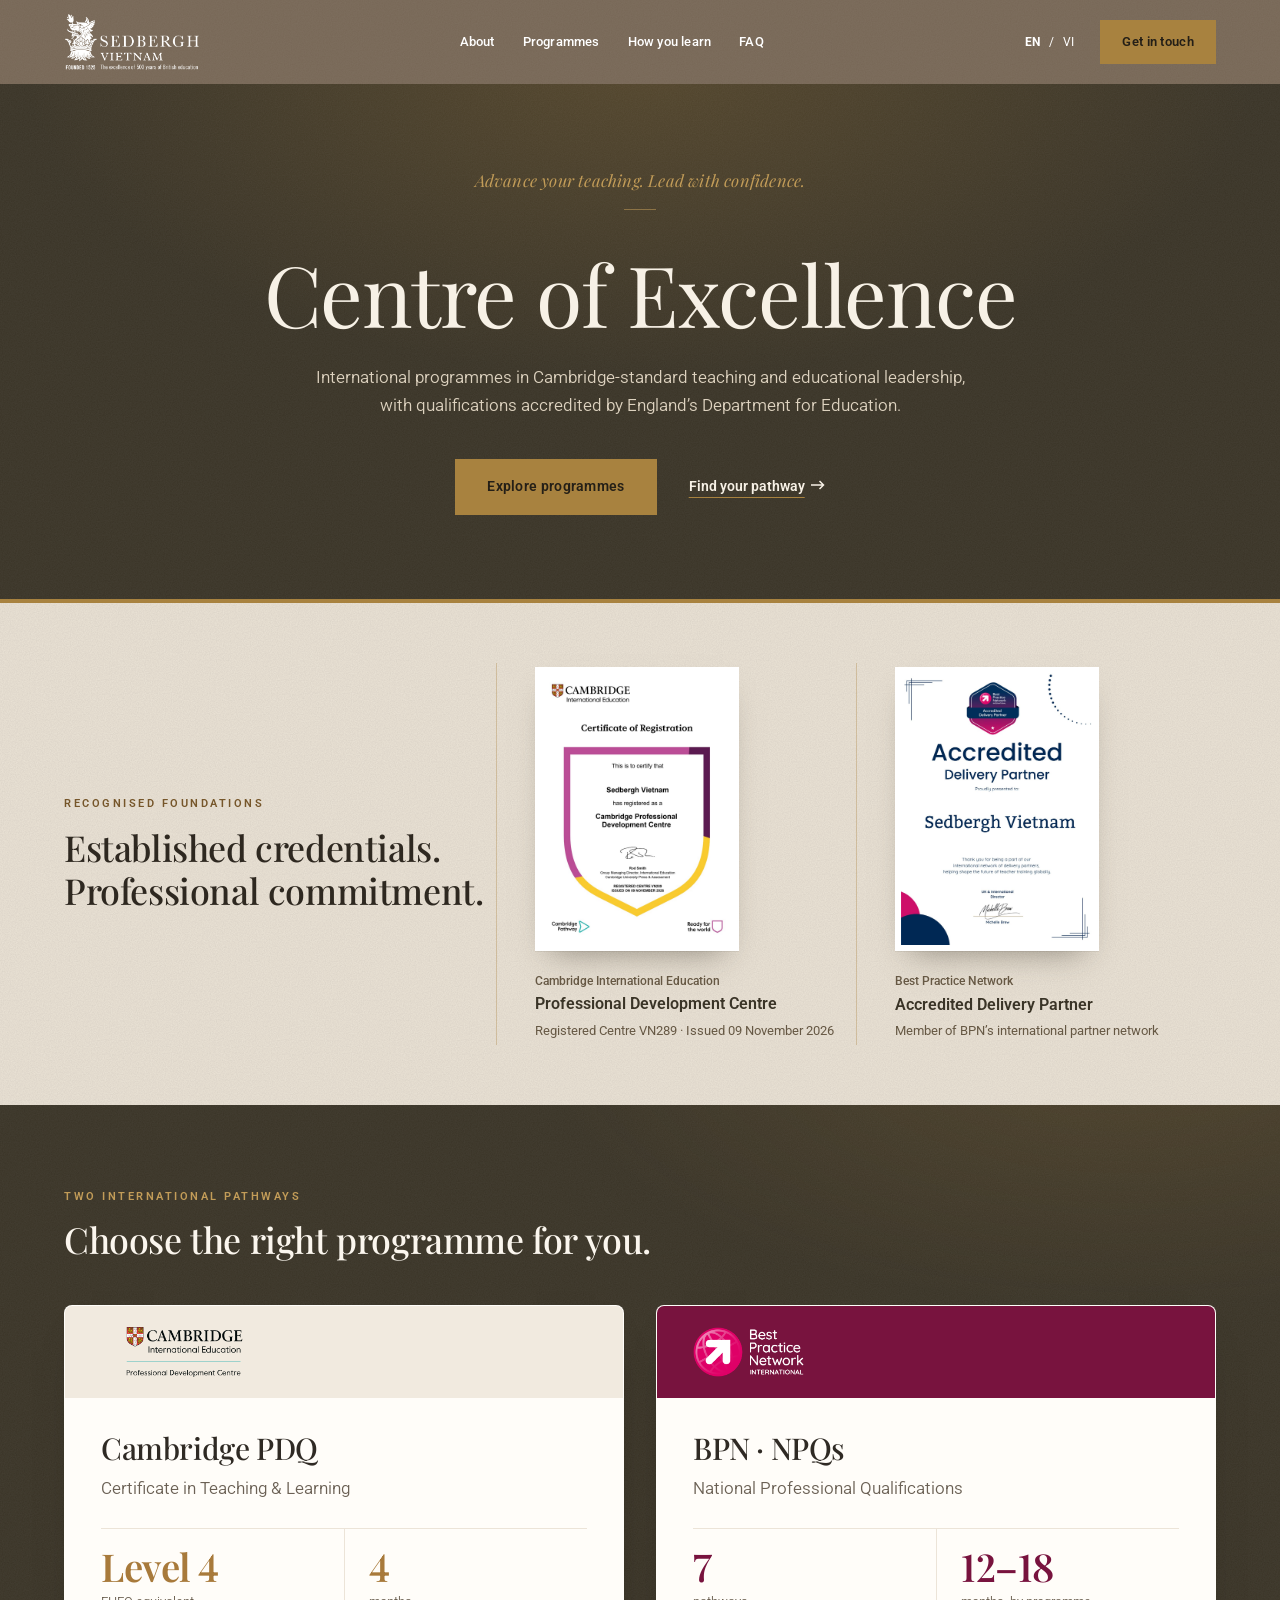
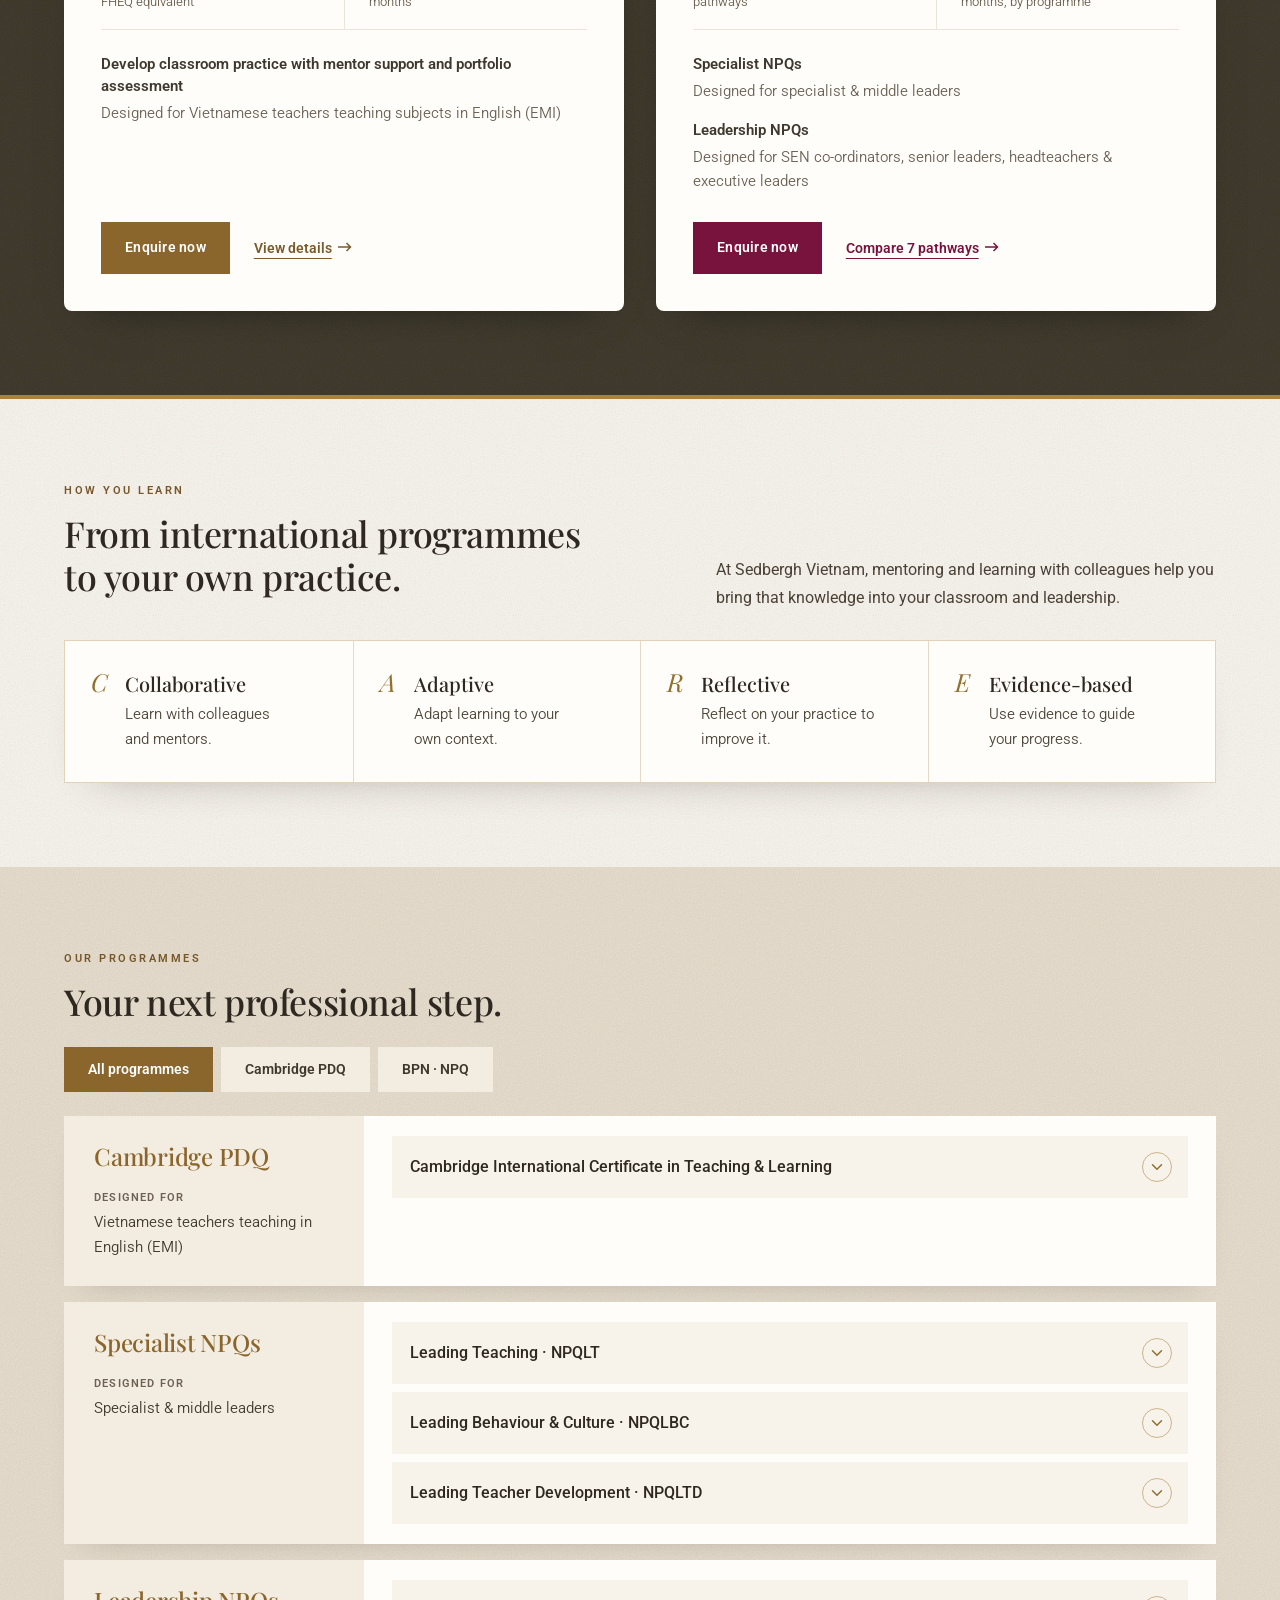
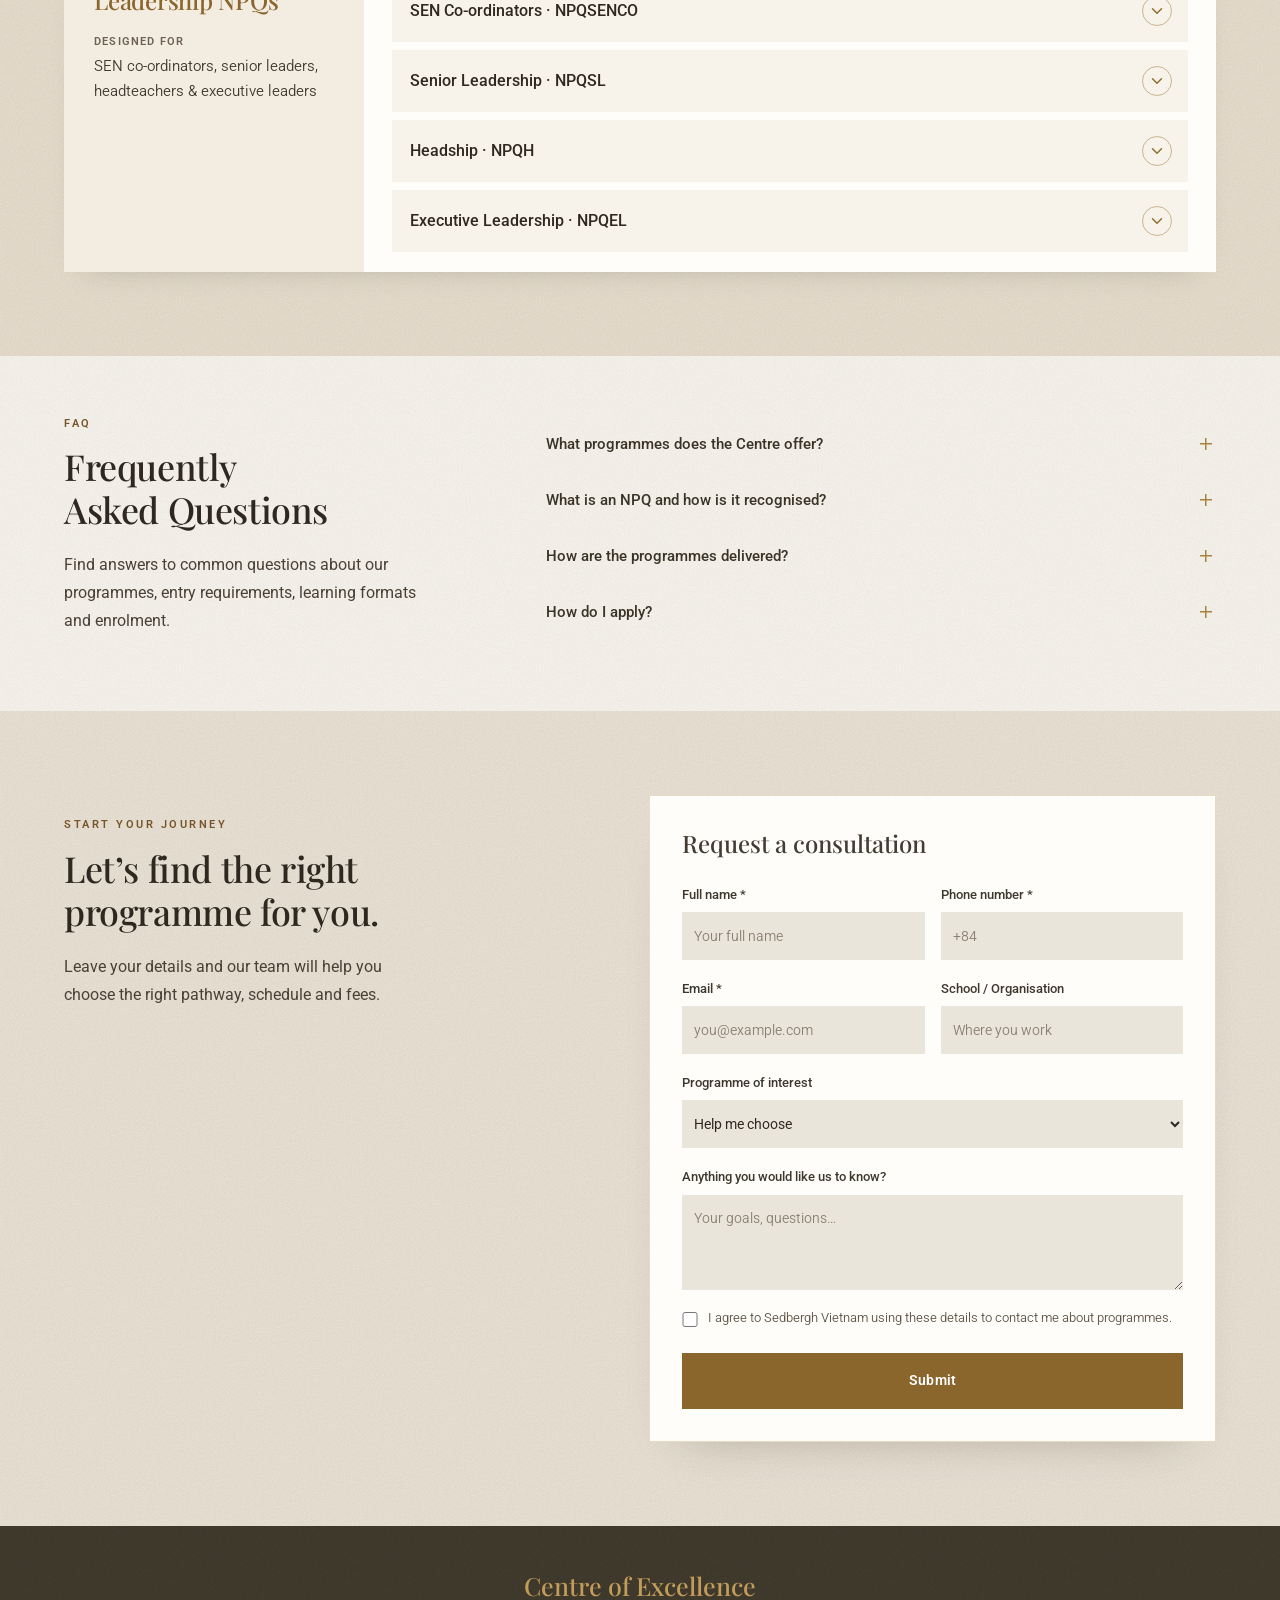
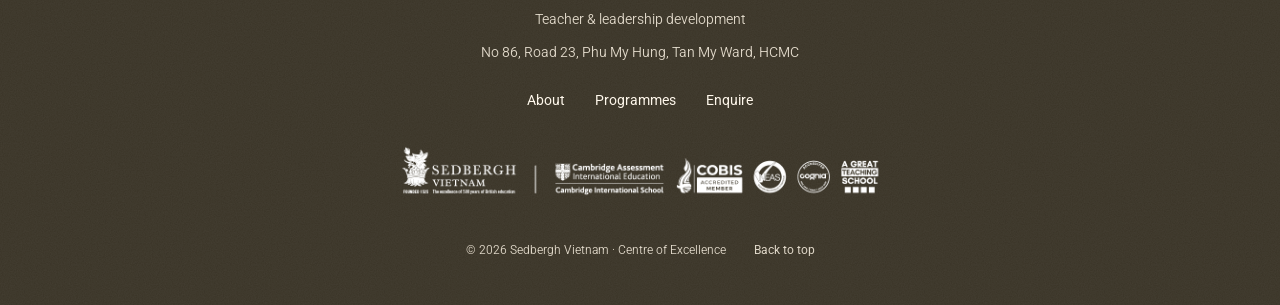
==== index.html @ 06555bfe "Cập nhật website 2026-11-18 13:38:28" ====
<!DOCTYPE html><html lang="en-GB"><head><meta charSet="utf-8"/><meta name="viewport" content="width=device-width, initial-scale=1"/><link rel="preload" as="image" href="/images/sedbergh-vietnam-white.png"/><link rel="preload" as="image" href="/images/cambridge-pdq-centre-logo.png"/><link rel="preload" as="image" href="/images/bpn-international-white.png"/><link rel="stylesheet" href="/_next/static/chunks/21fo4b1g4pml3.css" data-precedence="next"/><link rel="stylesheet" href="/_next/static/chunks/3yxtfi1wmpbai.css" data-precedence="next"/><link rel="preload" as="script" fetchPriority="low" href="/_next/static/chunks/3l04zcqx63h3y.js"/><script src="/_next/static/chunks/41qfcvra0dvw4.js" async=""></script><script src="/_next/static/chunks/1mh6a-0e61pyc.js" async=""></script><script src="/_next/static/chunks/turbopack-0_i3ve-33z88y.js" async=""></script><script src="/_next/static/chunks/3fntmmi971322.js" async=""></script><script src="/_next/static/chunks/1dw0idk9bwa3v.js" async=""></script><link rel="preload" href="https://fonts.googleapis.com/css2?family=Roboto:ital,wght@0,300..700;1,300..700&amp;family=Playfair+Display:ital,wght@0,400;0,500;0,600;0,700;1,400;1,500;1,600;1,700&amp;display=swap" as="style"/><title>Centre of Excellence | Sedbergh Vietnam</title><meta name="description" content="Professional development for teachers and school leaders through Cambridge PDQ and Best Practice Network NPQs at Sedbergh Vietnam."/><meta property="og:title" content="Centre of Excellence | Sedbergh Vietnam"/><meta property="og:description" content="Professional development for teachers and school leaders through Cambridge PDQ and Best Practice Network NPQs at Sedbergh Vietnam."/><meta property="og:url" content="https://coe-ssv.github.io"/><meta property="og:site_name" content="Sedbergh Vietnam"/><meta property="og:locale" content="en_GB"/><meta property="og:image" content="https://coe-ssv.github.io/og-image.jpg"/><meta property="og:image:width" content="1200"/><meta property="og:image:height" content="630"/><meta property="og:image:alt" content="Centre of Excellence, Sedbergh Vietnam"/><meta property="og:type" content="website"/><meta name="twitter:card" content="summary_large_image"/><meta name="twitter:title" content="Centre of Excellence | Sedbergh Vietnam"/><meta name="twitter:description" content="Professional development for teachers and school leaders through Cambridge PDQ and Best Practice Network NPQs at Sedbergh Vietnam."/><meta name="twitter:image" content="https://coe-ssv.github.io/og-image.jpg"/><link rel="icon" href="/favicon.ico" sizes="16x16 32x32 48x48"/><link rel="icon" href="/icon.png" type="image/png" sizes="512x512"/><link rel="apple-touch-icon" href="/apple-touch-icon.png" sizes="180x180"/><link rel="preconnect" href="https://fonts.googleapis.com"/><link rel="preconnect" href="https://fonts.gstatic.com" crossorigin=""/><link rel="stylesheet" href="https://fonts.googleapis.com/css2?family=Roboto:ital,wght@0,300..700;1,300..700&amp;family=Playfair+Display:ital,wght@0,400;0,500;0,600;0,700;1,400;1,500;1,600;1,700&amp;display=swap"/><script src="/_next/static/chunks/0cz1d0mv5g_q7.js" noModule=""></script></head><body><div hidden=""><!--$--><!--/$--></div><div class="coe-site"><header><a href="#" class="brand" aria-label="Sedbergh Vietnam"><img src="/images/sedbergh-vietnam-white.png" alt="Sedbergh Vietnam — Founded 1525"/></a><nav class=""><a href="#about">About</a><a href="#programmes">Programmes</a><a href="#journey">How you learn</a><a href="#faq">FAQ</a></nav><div class="head-actions"><div class="language" aria-label="Language"><button class="active">EN</button><span>/</span><button class="">VI</button></div><a class="button compact" href="#consultation">Get in touch<!-- --> </a><button class="mobile-menu" aria-label="Menu">Menu</button></div></header><main><section class="campaign-hero" id="about"><div class="campaign-copy"><h1 class="hero-title-vi">Centre of Excellence</h1><p class="hero-hook">International programmes in Cambridge‑standard teaching and educational leadership, with qualifications accredited by England’s Department for Education.</p><p class="hero-tagline">Advance your teaching. Lead with confidence.</p><div class="hero-actions"><a class="button" href="#strands">Explore programmes</a><a class="text-link" href="#consultation">Find your pathway</a></div></div></section><section class="recognition-strip" aria-label="Sedbergh Vietnam credentials"><div class="recognition-label"><p class="eyebrow">RECOGNISED FOUNDATIONS</p><h2>Established credentials.
Professional commitment.</h2></div><div class="recognition-item"><button type="button" class="recognition-cert" aria-label="Enlarge certificate"><img src="/images/certificate-cambridge-pdc.jpg" alt="Cambridge Certificate of Registration, Sedbergh Vietnam, Registered Centre VN289" width="1000" height="1416" loading="lazy"/></button><span class="recognition-text"><small>Cambridge International Education</small><strong>Professional Development Centre</strong><span class="recognition-meta">Registered Centre VN289 · Issued 09 November 2026</span></span></div><div class="recognition-item"><button type="button" class="recognition-cert" aria-label="Enlarge certificate"><img src="/images/certificate-bpn-adp.jpg" alt="Best Practice Network Accredited Delivery Partner certificate, Sedbergh Vietnam" width="1000" height="1416" loading="lazy"/></button><span class="recognition-text"><small>Best Practice Network</small><strong>Accredited Delivery Partner</strong><span class="recognition-meta">Member of BPN’s international partner network</span></span></div></section><section class="signature-programmes course-first" id="strands"><div class="editorial-heading"><p class="eyebrow">TWO INTERNATIONAL PATHWAYS</p><h2>Choose the right programme for you.</h2></div><div class="signature-grid"><article class="signature cambridge"><div class="signature-top"><img src="/images/cambridge-pdq-centre-logo.png" alt="Cambridge Professional Development Centre"/></div><div class="signature-body"><h3 class="qualification-family">Cambridge PDQ</h3><h4 class="qualification-name">Certificate in Teaching &amp; Learning</h4><dl class="programme-stats"><div><dt>FHEQ equivalent</dt><dd>Level 4</dd></div><div><dt>months</dt><dd>4</dd></div></dl><div class="npq-audiences"><div><strong>Develop classroom practice with mentor support and portfolio assessment</strong><span>Designed for Vietnamese teachers teaching subjects in English (EMI)</span></div></div><div class="signature-actions"><button class="button">Enquire now</button><button class="text-link">View details</button></div><p class="signature-status">Sedbergh Vietnam · Cambridge Professional Development Centre</p></div></article><article class="signature bpn"><div class="signature-top"><img src="/images/bpn-international-white.png" alt="Best Practice Network International"/></div><div class="signature-body"><h3 class="qualification-family">BPN · NPQs</h3><h4 class="qualification-name">National Professional Qualifications</h4><dl class="programme-stats"><div><dt>pathways</dt><dd>7</dd></div><div><dt>months, by programme</dt><dd>12–18</dd></div></dl><div class="npq-audiences"><div><strong>Specialist NPQs</strong><span>Designed for specialist &amp; middle leaders</span></div><div><strong>Leadership NPQs</strong><span>Designed for SEN co-⁠ordinators, senior leaders, headteachers &amp; executive leaders</span></div></div><div class="signature-actions"><button class="button">Enquire now</button><button class="text-link">Compare 7 pathways</button></div><p class="signature-status">Sedbergh Vietnam · Accredited Delivery Partner</p></div></article></div></section><section class="care-block v-band tone-panel" id="journey"><div class="care-side"><p class="care-eyebrow">HOW YOU LEARN</p><h2>From international programmes to your own practice.</h2><p class="care-lead">At Sedbergh Vietnam, mentoring and learning with colleagues help you bring that knowledge into your classroom and leadership.</p></div><div class="care-principles-wrap"><p class="care-label">Four principles · C.A.R.E.</p><ol class="care-list"><li><span class="care-initial" aria-hidden="true">C</span><div><h3>Collaborative</h3><p>Learn with colleagues and mentors.</p></div></li><li><span class="care-initial" aria-hidden="true">A</span><div><h3>Adaptive</h3><p>Adapt learning to your own context.</p></div></li><li><span class="care-initial" aria-hidden="true">R</span><div><h3>Reflective</h3><p>Reflect on your practice to improve it.</p></div></li><li><span class="care-initial" aria-hidden="true">E</span><div><h3>Evidence-based</h3><p>Use evidence to guide your progress.</p></div></li></ol></div></section><section id="programmes" class="prog-block"><div class="prog-head"><div><p class="prog-eyebrow">OUR PROGRAMMES</p><h2>Your next professional step.</h2></div></div><div class="prog-filters"><button type="button" aria-pressed="true" class="is-active">All programmes</button><button type="button" aria-pressed="false" class="">Cambridge PDQ</button><button type="button" aria-pressed="false" class="">BPN · NPQ</button></div><div class="prog-groups"><div class="prog-group cambridge"><div class="prog-group-intro"><h3 class="prog-group-name">Cambridge PDQ</h3><p class="prog-group-aud"><span>Designed for</span>Vietnamese teachers teaching in English (EMI)</p></div><ul class="prog-list"><li class=""><button type="button" class="prog-row" aria-expanded="false" aria-controls="prog-pdq"><span class="prog-title">Cambridge International Certificate in Teaching &amp; Learning</span><svg class="prog-chevron" viewBox="0 0 24 24" width="20" height="20" aria-hidden="true"><path d="M6 9l6 6 6-6" fill="none" stroke="currentColor" stroke-width="2" stroke-linecap="round" stroke-linejoin="round"></path></svg></button></li></ul></div><div class="prog-group specialist"><div class="prog-group-intro"><h3 class="prog-group-name">Specialist NPQs</h3><p class="prog-group-aud"><span>Designed for</span>Specialist &amp; middle leaders</p></div><ul class="prog-list"><li class=""><button type="button" class="prog-row" aria-expanded="false" aria-controls="prog-npqlt"><span class="prog-title">Leading Teaching · NPQLT</span><svg class="prog-chevron" viewBox="0 0 24 24" width="20" height="20" aria-hidden="true"><path d="M6 9l6 6 6-6" fill="none" stroke="currentColor" stroke-width="2" stroke-linecap="round" stroke-linejoin="round"></path></svg></button></li><li class=""><button type="button" class="prog-row" aria-expanded="false" aria-controls="prog-npqlbc"><span class="prog-title">Leading Behaviour &amp; Culture · NPQLBC</span><svg class="prog-chevron" viewBox="0 0 24 24" width="20" height="20" aria-hidden="true"><path d="M6 9l6 6 6-6" fill="none" stroke="currentColor" stroke-width="2" stroke-linecap="round" stroke-linejoin="round"></path></svg></button></li><li class=""><button type="button" class="prog-row" aria-expanded="false" aria-controls="prog-npqltd"><span class="prog-title">Leading Teacher Development · NPQLTD</span><svg class="prog-chevron" viewBox="0 0 24 24" width="20" height="20" aria-hidden="true"><path d="M6 9l6 6 6-6" fill="none" stroke="currentColor" stroke-width="2" stroke-linecap="round" stroke-linejoin="round"></path></svg></button></li></ul></div><div class="prog-group leadership"><div class="prog-group-intro"><h3 class="prog-group-name">Leadership NPQs</h3><p class="prog-group-aud"><span>Designed for</span>SEN co-⁠ordinators, senior leaders, headteachers &amp; executive leaders</p></div><ul class="prog-list"><li class=""><button type="button" class="prog-row" aria-expanded="false" aria-controls="prog-npqsenco"><span class="prog-title">SEN Co-ordinators · NPQSENCO</span><svg class="prog-chevron" viewBox="0 0 24 24" width="20" height="20" aria-hidden="true"><path d="M6 9l6 6 6-6" fill="none" stroke="currentColor" stroke-width="2" stroke-linecap="round" stroke-linejoin="round"></path></svg></button></li><li class=""><button type="button" class="prog-row" aria-expanded="false" aria-controls="prog-npqsl"><span class="prog-title">Senior Leadership · NPQSL</span><svg class="prog-chevron" viewBox="0 0 24 24" width="20" height="20" aria-hidden="true"><path d="M6 9l6 6 6-6" fill="none" stroke="currentColor" stroke-width="2" stroke-linecap="round" stroke-linejoin="round"></path></svg></button></li><li class=""><button type="button" class="prog-row" aria-expanded="false" aria-controls="prog-npqh"><span class="prog-title">Headship · NPQH</span><svg class="prog-chevron" viewBox="0 0 24 24" width="20" height="20" aria-hidden="true"><path d="M6 9l6 6 6-6" fill="none" stroke="currentColor" stroke-width="2" stroke-linecap="round" stroke-linejoin="round"></path></svg></button></li><li class=""><button type="button" class="prog-row" aria-expanded="false" aria-controls="prog-npqel"><span class="prog-title">Executive Leadership · NPQEL</span><svg class="prog-chevron" viewBox="0 0 24 24" width="20" height="20" aria-hidden="true"><path d="M6 9l6 6 6-6" fill="none" stroke="currentColor" stroke-width="2" stroke-linecap="round" stroke-linejoin="round"></path></svg></button></li></ul></div></div></section><section id="faq" class="section faq"><div><p class="eyebrow">FAQ</p><h2>Frequently Asked Questions</h2><p>Find answers to common questions about our programmes, entry requirements, learning formats and enrolment.</p></div><div><details><summary>What programmes does the Centre offer?</summary><p>The Centre focuses on two professional development programmes: the Cambridge International Certificate in Teaching &amp; Learning for teachers, and Best Practice Network’s National Professional Qualifications (NPQs) for educational leaders.</p></details><details><summary>What is an NPQ and how is it recognised?</summary><p>An NPQ (National Professional Qualification) is a qualification for developing specialist and leadership skills in education, accredited by England’s Department for Education (DfE). Sedbergh Vietnam is an accredited partner of Best Practice Network (BPN) to deliver these programmes.</p></details><details><summary>How are the programmes delivered?</summary><p>Programmes combine online learning with classroom practice, professional mentoring sessions, workshops and opportunities to share experience with colleagues. Learning focuses on practical application and evidence-based professional growth.</p></details><details><summary>How do I apply?</summary><p>Leave your details through the consultation form. Our team will share programme details, intake dates, fees and how to register. Submitting the form does not confirm enrolment or create any payment obligation.</p></details></div></section><section id="consultation" class="section consultation"><div class="consultation-copy"><p class="eyebrow">START YOUR JOURNEY</p><h2>Let’s find the right programme for you.</h2><p>Leave your details and our team will help you choose the right pathway, schedule and fees.</p></div><div class="form-panel"><form><h3>Request a consultation</h3><div class="form-grid"><label>Full name<!-- --> *<input required="" maxLength="120" placeholder="Your full name" name="name"/></label><label>Phone number<!-- --> *<input type="tel" required="" minLength="6" maxLength="30" placeholder="+84" name="phone"/></label><label>Email *<input required="" type="email" maxLength="200" placeholder="you@example.com" name="email"/></label><label>School / Organisation<input maxLength="200" placeholder="Where you work" name="school"/></label></div><label>Programme of interest<select><option value="" selected="">Help me choose</option><option value="Cambridge International Certificate in Teaching &amp; Learning">Cambridge International Certificate in Teaching &amp; Learning</option><option value="Leading Teaching · NPQLT">Leading Teaching · NPQLT</option><option value="Leading Behaviour &amp; Culture · NPQLBC">Leading Behaviour &amp; Culture · NPQLBC</option><option value="Leading Teacher Development · NPQLTD">Leading Teacher Development · NPQLTD</option><option value="SEN Co-ordinators · NPQSENCO">SEN Co-ordinators · NPQSENCO</option><option value="Senior Leadership · NPQSL">Senior Leadership · NPQSL</option><option value="Headship · NPQH">Headship · NPQH</option><option value="Executive Leadership · NPQEL">Executive Leadership · NPQEL</option></select></label><label>Anything you would like us to know?<textarea name="message" maxLength="2000" rows="3" placeholder="Your goals, questions…"></textarea></label><input class="honeypot" tabindex="-1" autoComplete="off" aria-hidden="true" name="website"/><label class="consent"><input type="checkbox" required="" name="consent"/><span>I agree to Sedbergh Vietnam using these details to contact me about programmes.</span></label><button class="button submit">Submit</button></form></div></section></main><footer class="refined-footer"><div class="footer-heading-row"><div><p class="footer-centre-name">Centre of Excellence</p><p class="footer-tagline">Teacher &amp; leadership development</p><address class="footer-address">No 86, Road 23, Phu My Hung, Tan My Ward, HCMC</address></div><div class="footer-side"><div class="footer-navigation" aria-label="Footer navigation"><a href="#about">About</a><a href="#programmes">Programmes</a><a href="#consultation">Enquire</a></div><div class="footer-accreditations"><img src="/images/sedbergh-accreditations-negative.png" alt="Sedbergh Vietnam and its accreditation and partner organisations" width="1046" height="120" loading="lazy"/></div></div></div><div class="footer-meta"><span>© <!-- -->2026<!-- --> Sedbergh Vietnam · Centre of Excellence</span><div><a href="#">Back to top</a></div></div></footer></div><!--$--><!--/$--><script src="/_next/static/chunks/3l04zcqx63h3y.js" id="_R_" async=""></script><script>(self.__next_f=self.__next_f||[]).push([0])</script><script>self.__next_f.push([1,"1:\"$Sreact.fragment\"\n2:I[39756,[\"/_next/static/chunks/3fntmmi971322.js\"],\"default\"]\n3:I[37457,[\"/_next/static/chunks/3fntmmi971322.js\"],\"default\"]\n4:I[47257,[\"/_next/static/chunks/3fntmmi971322.js\"],\"ClientPageRoot\"]\n5:I[31713,[\"/_next/static/chunks/3fntmmi971322.js\",\"/_next/static/chunks/1dw0idk9bwa3v.js\"],\"default\"]\n8:I[97367,[\"/_next/static/chunks/3fntmmi971322.js\"],\"OutletBoundary\"]\n9:\"$Sreact.suspense\"\nb:I[97367,[\"/_next/static/chunks/3fntmmi971322.js\"],\"ViewportBoundary\"]\nd:I[97367,[\"/_next/static/chunks/3fntmmi971322.js\"],\"MetadataBoundary\"]\nf:I[68027,[\"/_next/static/chunks/3fntmmi971322.js\"],\"default\",1]\n:HL[\"/_next/static/chunks/21fo4b1g4pml3.css\",\"style\"]\n:HL[\"/_next/static/chunks/3yxtfi1wmpbai.css\",\"style\"]\n:HL[\"https://fonts.googleapis.com/css2?family=Roboto:ital,wght@0,300..700;1,300..700\u0026family=Playfair+Display:ital,wght@0,400;0,500;0,600;0,700;1,400;1,500;1,600;1,700\u0026display=swap\",\"style\"]\n0:{\"P\":null,\"c\":[\"\",\"\"],\"q\":\"\",\"i\":false,\"f\":[[[\"\",{\"children\":[\"__PAGE__\",{},\"$undefined\",\"$undefined\",4608]},\"$undefined\",\"$undefined\",4624],[[\"$\",\"$1\",\"c\",{\"children\":[[[\"$\",\"link\",\"0\",{\"rel\":\"stylesheet\",\"href\":\"/_next/static/chunks/21fo4b1g4pml3.css\",\"precedence\":\"next\",\"crossOrigin\":\"$undefined\",\"nonce\":\"$undefined\"}],[\"$\",\"script\",\"script-0\",{\"src\":\"/_next/static/chunks/3fntmmi971322.js\",\"async\":true,\"nonce\":\"$undefined\"}]],[\"$\",\"html\",null,{\"lang\":\"en-GB\",\"children\":[[\"$\",\"head\",null,{\"children\":[[\"$\",\"link\",null,{\"rel\":\"preconnect\",\"href\":\"https://fonts.googleapis.com\"}],[\"$\",\"link\",null,{\"rel\":\"preconnect\",\"href\":\"https://fonts.gstatic.com\",\"crossOrigin\":\"\"}],[\"$\",\"link\",null,{\"rel\":\"stylesheet\",\"href\":\"https://fonts.googleapis.com/css2?family=Roboto:ital,wght@0,300..700;1,300..700\u0026family=Playfair+Display:ital,wght@0,400;0,500;0,600;0,700;1,400;1,500;1,600;1,700\u0026display=swap\"}]]}],[\"$\",\"body\",null,{\"children\":[\"$\",\"$L2\",null,{\"parallelRouterKey\":\"children\",\"error\":\"$undefined\",\"errorStyles\":\"$undefined\",\"errorScripts\":\"$undefined\",\"template\":[\"$\",\"$L3\",null,{}],\"templateStyles\":\"$undefined\",\"templateScripts\":\"$undefined\",\"notFound\":[[[\"$\",\"title\",null,{\"children\":\"404: This page could not be found.\"}],[\"$\",\"div\",null,{\"style\":{\"fontFamily\":\"system-ui,\\\"Segoe UI\\\",Roboto,Helvetica,Arial,sans-serif,\\\"Apple Color Emoji\\\",\\\"Segoe UI Emoji\\\"\",\"height\":\"100vh\",\"textAlign\":\"center\",\"display\":\"flex\",\"flexDirection\":\"column\",\"alignItems\":\"center\",\"justifyContent\":\"center\"},\"children\":[\"$\",\"div\",null,{\"children\":[[\"$\",\"style\",null,{\"dangerouslySetInnerHTML\":{\"__html\":\"body{color:#000;background:#fff;margin:0}.next-error-h1{border-right:1px solid rgba(0,0,0,.3)}@media (prefers-color-scheme:dark){body{color:#fff;background:#000}.next-error-h1{border-right:1px solid rgba(255,255,255,.3)}}\"}}],[\"$\",\"h1\",null,{\"className\":\"next-error-h1\",\"style\":{\"display\":\"inline-block\",\"margin\":\"0 20px 0 0\",\"padding\":\"0 23px 0 0\",\"fontSize\":24,\"fontWeight\":500,\"verticalAlign\":\"top\",\"lineHeight\":\"49px\"},\"children\":404}],[\"$\",\"div\",null,{\"style\":{\"display\":\"inline-block\"},\"children\":[\"$\",\"h2\",null,{\"style\":{\"fontSize\":14,\"fontWeight\":400,\"lineHeight\":\"49px\",\"margin\":0},\"children\":\"This page could not be found.\"}]}]]}]}]],[]],\"forbidden\":\"$undefined\",\"unauthorized\":\"$undefined\"}]}]]}]]}],{\"children\":[[\"$\",\"$1\",\"c\",{\"children\":[[\"$\",\"$L4\",null,{\"Component\":\"$5\",\"serverProvidedParams\":{\"searchParams\":{},\"params\":{},\"promises\":[\"$@6\",\"$@7\"]}}],[[\"$\",\"link\",\"0\",{\"rel\":\"stylesheet\",\"href\":\"/_next/static/chunks/3yxtfi1wmpbai.css\",\"precedence\":\"next\",\"crossOrigin\":\"$undefined\",\"nonce\":\"$undefined\"}],[\"$\",\"script\",\"script-0\",{\"src\":\"/_next/static/chunks/1dw0idk9bwa3v.js\",\"async\":true,\"nonce\":\"$undefined\"}]],[\"$\",\"$L8\",null,{\"children\":[\"$\",\"$9\",null,{\"name\":\"Next.MetadataOutlet\",\"children\":\"$@a\"}]}]]}],{},null,false,null]},null,false,null],[\"$\",\"$1\",\"h\",{\"children\":[null,[\"$\",\"$Lb\",null,{\"children\":\"$Lc\"}],[\"$\",\"div\",null,{\"hidden\":true,\"children\":[\"$\",\"$Ld\",null,{\"children\":[\"$\",\"$9\",null,{\"name\":\"Next.Metadata\",\"children\":\"$Le\"}]}]}],null]}],false]],\"m\":\"$undefined\",\"G\":[\"$f\",[[\"$\",\"link\",\"0\",{\"rel\":\"stylesheet\",\"href\":\"/_next/static/chunks/21fo4b1g4pml3.css\",\"precedence\":\"next\",\"crossOrigin\":\"$undefined\",\"nonce\":\"$undefined\"}]]],\"S\":true,\"h\":null,\"r\":\"$undefined\",\"s\":\"$undefined\",\"a\":\"$undefined\",\"l\":\"$undefined\",\"p\":\"$undefined\",\"d\":\"$undefined\",\"b\":\"y_YEn5KzdHjK5VFtQPWD2\"}\n6:{}\n7:\"$0:f:0:1:1:children:0:props:children:0:props:serverProvidedParams:params\"\nc:[[\"$\",\"meta\",\"0\",{\"charSet\":\"utf-8\"}],[\"$\",\"meta\",\"1\",{\"name\":\"viewport\",\"content\":\"width=device-width, initial-scale=1\"}]]\n10:I[27201,[\"/_next/static/chunks/3fntmmi971322.js\"],\"IconMark\"]\na:null\ne:[[\"$\",\"title\",\"0\",{\"children\":\"Centre of Excellence | Sedbergh Vietnam\"}],[\"$\",\"meta\",\"1\",{\"name\":\"description\",\"content\":\"Professional development for teachers and school leaders through Cambridge PDQ and Best Practice Network NPQs at Sedbergh Vietnam.\"}],[\"$\",\"meta\",\"2\",{\"property\":\"og:title\",\"content\":\"Centre of Excellence | Sedbergh Vietnam\"}],[\"$\",\"meta\",\"3\",{\"property\":\"og:description\",\"content\":\"Professional development for teachers and school leaders through Cambridge PDQ and Best Practice Network NPQs at Sedbergh Vietnam.\"}],[\"$\",\"meta\",\"4\",{\"property\":\"og:url\",\"content\":\"https://coe-ssv.github.io\"}],[\"$\",\"meta\",\"5\",{\"property\":\"og:site_name\",\"content\":\"Sedbergh Vietnam\"}],[\"$\",\"meta\",\"6\",{\"property\":\"og:locale\",\"content\":\"en_GB\"}],[\"$\",\"meta\",\"7\",{\"property\":\"og:image\",\"content\":\"https://coe-ssv.github.io/og-image.jpg\"}],[\"$\",\"meta\",\"8\",{\"property\":\"og:image:width\",\"content\":\"1200\"}],[\"$\",\"meta\",\"9\",{\"property\":\"og:image:height\",\"content\":\"630\"}],[\"$\",\"meta\",\"10\",{\"property\":\"og:image:alt\",\"content\":\"Centre of Excellence, Sedbergh Vietnam\"}],[\"$\",\"meta\",\"11\",{\"property\":\"og:type\",\"content\":\"website\"}],[\"$\",\"meta\",\"12\",{\"name\":\"twitter:card\",\"content\":\"summary_large_image\"}],[\"$\",\"meta\",\"13\",{\"name\":\"twitter:title\",\"content\":\"Centre of Excellence | Sedbergh Vietnam\"}],[\"$\",\"meta\",\"14\",{\"name\":\"twitter:description\",\"content\":\"Professional development for teachers and school leaders through Cambridge PDQ and Best Practice Network NPQs at Sedbergh Vietnam.\"}],[\"$\",\"meta\",\"15\",{\"name\":\"twitter:image\",\"content\":\"https://coe-ssv.github.io/og-image.jpg\"}],[\"$\",\"link\",\"16\",{\"rel\":\"icon\",\"href\":\"/favicon.ico\",\"sizes\":\"16x16 32x32 48x48\"}],[\"$\",\"link\",\"17\",{\"rel\":\"icon\",\"href\":\"/icon.png\",\"type\":\"image/png\",\"sizes\":\"512x512\"}],[\"$\",\"link\",\"18\",{\"rel\":\"apple-touch-icon\",\"href\":\"/apple-touch-icon.png\",\"sizes\":\"180x180\"}],[\"$\",\"$L10\",\"19\",{}]]\n"])</script></body></html>
---- _next/static/chunks/21fo4b1g4pml3.css ----
:root{--green:#6e7b6f;--ink:#343b35;--muted:#626960;--paper:#f6f4ef;--line:#d8d8cc;--red:#b39056}*{box-sizing:border-box}html{scroll-behavior:smooth;scroll-padding-top:95px}body{background:var(--paper);color:var(--ink);margin:0;font:15px/1.65 Roboto,Arial,sans-serif}button,input,select,textarea{font:inherit}a{color:inherit;text-decoration:none}button,a,input,select,textarea{outline-offset:5px}button{cursor:pointer}button:disabled{opacity:.6;cursor:wait}header{border-bottom:1px solid var(--line);background:var(--paper);z-index:20;justify-content:space-between;align-items:center;gap:25px;height:94px;padding:0 5%;display:flex;position:sticky;top:0}.brand{letter-spacing:2px;align-items:center;gap:12px;font:22px Georgia,serif;display:flex}.brand small{letter-spacing:5px;margin-top:6px;font:9px Arial;display:block}.brand-symbol{color:var(--red);border:1px solid #b39056;border-radius:0 0 15px 15px;padding:1px 12px;font:38px Georgia;position:relative}.brand-symbol span{font-size:12px;position:absolute;top:2px;right:4px}nav{gap:26px;font-size:13px;display:flex}nav a:hover{color:var(--red)}.head-actions{align-items:center;gap:22px;display:flex}.language{align-items:center;gap:7px;font-size:12px;display:flex}.language button{color:#6e7b6f;background:0 0;border:0;padding:2px}.language .active{color:var(--green);font-weight:700}.button{background:var(--green);color:#fff;border:1px solid var(--green);justify-content:center;align-items:center;gap:26px;padding:16px 24px;font-size:13px;transition:all .2s;display:inline-flex}.compact{gap:16px;padding:11px 16px;font-size:12px}.mobile-menu{display:none}.hero{grid-template-columns:1.2fr 1fr;align-items:center;gap:7%;max-width:1600px;margin:auto;padding:68px 5% 76px;display:grid}.eyebrow{letter-spacing:2px;align-items:center;gap:8px;margin:0 0 22px;font-size:10px;font-weight:700;display:flex}.eyebrow span{background:var(--red);border-radius:50%;width:6px;height:6px}.center-name{color:var(--red);margin:30px 0 13px;font-family:Georgia,serif;font-size:20px}h1,h2{letter-spacing:-1.5px;font-family:Playfair Display,Georgia,serif;font-weight:400;line-height:1.17}h1{margin:0 0 25px;font-size:clamp(42px,4.4vw,69px)}h1 span:nth-child(2){color:#6e7b6f}h2{margin:0 0 24px;font-size:40px}h2 em{color:#6e7b6f;font-weight:400}h3{font-weight:600;line-height:1.4}p{color:var(--muted)}.hero-intro{max-width:470px;font-size:15px;line-height:1.9}.hero-actions{align-items:center;gap:25px;margin-top:30px;display:flex}.text-button{color:var(--green);background:0 0;border:0;align-items:center;gap:15px;padding:12px 0;font-size:13px;display:inline-flex}.hero-note{align-items:center;gap:10px;margin-top:32px;font-size:11px;display:flex}.hero-note span{color:var(--red);font-size:20px}.hero-art{background:#abb09e;border-radius:160px 160px 0 0;height:490px;padding:34px 35px 28px;position:relative;overflow:visible}.art-label{letter-spacing:3px;text-align:center;margin-top:32px;font-size:9px;position:relative}.art-center{letter-spacing:-2px;margin-top:37px;font:58px/1.08 Playfair Display,Georgia,serif;position:relative}.art-center i{color:#504538;font-size:51px}.orbit{border:1px solid #beae95;border-radius:50%;width:330px;height:330px;position:absolute;top:85px;right:-2px}.o2{width:260px;height:260px;top:120px;right:33px}.art-bottom{letter-spacing:2px;justify-content:space-between;align-items:center;margin-top:50px;font-size:8px;display:flex;position:relative}.floating-note{background:#f6f4ef;align-items:center;gap:14px;padding:16px 24px;font-size:11px;display:flex;position:absolute;bottom:24px;left:-40px;transform:translateY(50%);box-shadow:0 8px 25px #152c3010}.floating-note strong{font-size:12px;display:block}.programme-strip{border-block:1px solid var(--line);background:#eae9e1;align-items:center;gap:5%;padding:27px 5%;display:flex}.programme-strip>span{letter-spacing:1px;color:#626960;font-size:9px}.programme-strip strong{font-family:Georgia;font-size:22px;font-weight:400;line-height:1.1}.programme-strip i{letter-spacing:1px;margin-top:4px;font:12px Arial;display:block}.strip-line{background:#abb09e;width:1px;height:34px}.strip-end{max-width:170px;margin-left:auto}.section{max-width:1600px;margin:auto;padding:80px 5%}.about{grid-template-columns:1fr 1fr;gap:9%;padding-top:85px;padding-bottom:85px;display:grid}.about>div>p:not(.eyebrow){margin:0 0 20px}.values{flex-wrap:wrap;gap:12px 20px;display:flex}.values span{align-items:center;gap:7px;font-size:11px;display:flex}.programmes{border-block:1px solid var(--line);background:#eae9e1}.section-head{justify-content:space-between;align-items:end;gap:20px;display:flex}.section-head>p{margin-bottom:27px;font-size:13px}.filters{align-items:center;gap:9px;margin:12px 0 30px;display:flex}.filters button{color:var(--green);background:0 0;border:1px solid #abb09e;border-radius:3px;padding:9px 17px;font-size:12px}.filters .selected{background:var(--green);border-color:var(--green);color:#fff}.filters>span{color:var(--muted);margin-left:auto;font-size:11px}.course-grid{grid-template-columns:repeat(3,1fr);gap:24px;display:grid}.course{background:#f6f4ef;border:1px solid #d8d8cc;transition:transform .2s}.course-cover{color:var(--green);background:#9bb8bc;height:165px;padding:20px 24px;position:relative;overflow:hidden}.course-cover:after{content:"";border:1px solid #fff5;border-radius:50%;width:200px;height:200px;position:absolute;top:0;right:-50px}.course-cover span{letter-spacing:1.8px;font-size:8px}.course-cover>div{justify-content:space-between;align-items:center;margin:15px 0;display:flex}.course-cover b{font:39px Georgia}.course-cover small{letter-spacing:1.4px;font-size:7px}.course-cover.cambridge{color:#343b35;background:#b39056}.course:nth-child(3n) .bpn{background:#719b72}.tag{letter-spacing:1.3px;color:#6b5633;font-size:8px}.course p{min-height:60px;margin-bottom:16px;font-size:12px}.audience{color:#626960;align-items:center;gap:7px;padding-bottom:20px;font-size:10px;display:flex}.course-content button{border:0;border-top:1px solid var(--line);width:100%;color:var(--green);background:0 0;justify-content:space-between;align-items:center;padding:17px 0 0;font-size:12px;display:flex}.programme-note{text-align:center;margin:26px 0 0;font-size:11px}.journey{grid-template-columns:1fr 1.2fr;gap:8%;display:grid}.journey p{font-size:13px}.steps{padding-top:15px}.step{border-bottom:1px solid var(--line);align-items:start;gap:25px;padding:21px 0;display:flex}.step>span{color:#8f767e;font:29px Georgia}.step h3{margin:0 0 8px;font-size:17px}.step p{margin:0}.step>svg{flex-shrink:0;margin-left:auto}.faq{border-top:1px solid var(--line);grid-template-columns:1fr 1.3fr;gap:7%;padding-top:60px;display:grid}.faq p{font-size:13px}details{border-bottom:1px solid var(--line);padding:19px 0}summary{cursor:pointer;justify-content:space-between;align-items:center;gap:15px;font-size:14px;list-style:none;display:flex}summary::-webkit-details-marker{display:none}details[open] summary svg{transform:rotate(45deg)}.consultation{background:var(--green);color:#fff;grid-template-columns:1fr 1.2fr;gap:10%;padding-top:75px;padding-bottom:75px;display:grid}.consultation h2 em,.consultation>.eyebrow,.consultation p{color:#fff}.consultation>div:first-child{padding-top:22px}.consultation>div>p{max-width:360px;font-size:13px}.contact-note{align-items:center;gap:20px;margin-top:55px;display:flex}.contact-note>span{font-size:35px}.contact-note p{font-size:11px}.contact-note strong{color:#fff;font-size:15px;display:block}.form-panel{color:var(--green);background:#f6f4ef;padding:32px}.form-panel h3{margin:0 0 8px;font:25px Georgia}.form-panel form>p{color:var(--muted);margin:0 0 22px;font-size:11px}.form-grid{grid-template-columns:1fr 1fr;gap:16px;display:grid}label{margin-bottom:16px;font-size:11px;font-weight:500;display:block}input,select,textarea{width:100%;color:var(--green);background:0 0;border:1px solid #abb09e;border-radius:0;margin-top:6px;padding:11px 12px;font-size:12px;display:block}textarea{resize:vertical}input::placeholder,textarea::placeholder{color:#6e7b6f}.consent{color:#626960;align-items:start;gap:10px;font-size:10px;font-weight:400;line-height:1.6;display:flex}.consent input{width:15px;height:15px;accent-color:var(--green);flex-shrink:0;margin-top:3px}.submit{background:var(--red);border-color:var(--red);justify-content:space-between;width:100%}.honeypot{display:none}.success{padding:40px 0}.success p{color:var(--muted)}.error{color:#a12232!important}footer{background:#e8e6dc;padding:40px 5% 20px}.footer-top{justify-content:space-between;align-items:center;gap:25px;padding-bottom:25px;display:flex}.footer-top strong{letter-spacing:1px;font:17px Georgia}.footer-top p{margin:5px 0;font-size:12px}.footer-top a{align-items:center;gap:10px;font-size:11px;display:flex}.footer-bottom{color:#626960;border-top:1px solid #abb09e;justify-content:space-between;padding-top:20px;font-size:9px;display:flex}.modal-backdrop{z-index:50;background:#142a2cb3;justify-content:center;align-items:center;padding:20px;display:flex;position:fixed;inset:0}.modal{background:var(--paper);width:100%;max-width:640px;max-height:85vh;padding:45px;position:relative;overflow:auto;box-shadow:0 30px 80px #0003}.close{color:var(--green);background:0 0;border:0;position:absolute;top:15px;right:15px}.modal p{font-size:14px}.modal dl{border-block:1px solid var(--line);margin:25px 0;padding:15px 0}.modal dt{color:var(--muted);margin-top:10px;font-size:11px}.modal dd{margin:3px 0 12px;font-size:14px}.post-grid{grid-template-columns:repeat(3,1fr);gap:20px;display:grid}.post-card{text-align:left;border:1px solid var(--line);color:var(--green);background:#eae9e1;padding:25px}.admin{max-width:1200px;margin:auto;padding:35px}.admin-head{justify-content:space-between;align-items:center;display:flex}.admin-head h1{margin:12px 0;font-size:36px}.admin-tabs{flex-wrap:wrap;gap:10px;margin:30px 0;display:flex}.admin-tabs button{border:1px solid var(--line);background:#fff;padding:12px 20px}.admin-tabs .selected{background:var(--green);color:#fff}.admin-card{border:1px solid var(--line);background:#fff;margin-bottom:20px;padding:25px}.admin-card input,.admin-card textarea{font-size:14px}.admin-grid{grid-template-columns:1fr 1fr;gap:18px;display:grid}.admin table{border-collapse:collapse;width:100%;font-size:12px}.admin td,.admin th{text-align:left;border-bottom:1px solid var(--line);padding:12px}.admin th{background:#eae9e1}.table-wrap{overflow:auto}.admin-stats{gap:15px;display:flex}.admin-stats span{background:#eae9e1;flex:1;padding:15px}.admin-stats b{margin-right:10px;font-size:24px}.admin-actions{align-items:center;gap:15px;margin:20px 0;display:flex}.danger{color:#922c39;background:0 0;border:1px solid #cba9aa;padding:8px 12px}.admin-note{font-size:12px}.save-message{z-index:30;background:#dce7d9;padding:10px;position:sticky;top:0}.login{text-align:center;place-content:center;min-height:100vh;padding:30px;display:grid}.login h1{font-size:40px}@media (min-width:1500px){header,footer{padding-inline:calc(50% - 720px)}}@media (max-width:1000px){nav{gap:15px}.head-actions{gap:12px}.brand{font-size:18px}.hero{gap:5%}.hero-actions{flex-wrap:wrap;gap:15px}.art-center{font-size:50px}.art-center i{font-size:43px}.hero-art{height:460px}.course-grid{gap:14px}.section{padding:60px 5%}.consultation{gap:6%}.strip-end{display:none}}@media (max-width:760px){header{height:76px;padding:0 5%}.brand{font-size:17px}.brand-symbol{padding:1px 9px;font-size:29px}.head-actions>.button{display:none}.mobile-menu{color:var(--green);background:0 0;border:0;padding:0;display:block}nav{display:none}nav.open{background:var(--paper);border-bottom:1px solid var(--line);justify-content:center;padding:20px;display:flex;position:absolute;top:76px;left:0;right:0}.hero{grid-template-columns:1fr;padding:40px 6% 60px}.eyebrow{letter-spacing:1.5px;font-size:8px}.center-name{margin-top:20px;font-size:20px}h1{font-size:45px}.hero-intro{font-size:14px}.hero-actions{gap:10px 25px}.hero-note{margin-bottom:20px}.hero-art{height:385px;margin:20px 5% 0}.art-label{margin-top:10px}.art-center{margin-top:30px;font-size:48px}.art-center i{font-size:44px}.art-bottom{margin-top:28px}.floating-note{bottom:20px;left:-15px}.orbit{width:265px;height:265px;top:65px;right:0}.o2{width:200px;height:200px;top:95px;right:30px}.programme-strip{flex-wrap:wrap;justify-content:center;gap:20px;padding:24px 5%}.programme-strip>span:first-child{text-align:center;width:100%}.programme-strip strong{font-size:20px}.section{padding:48px 6%}.about,.journey,.faq,.consultation{grid-template-columns:1fr;gap:24px}h2,.about h2{font-size:32px}.section-head{display:block}.section-head>p{font-size:12px}.filters{flex-wrap:wrap;gap:7px}.filters button{padding:8px 10px;font-size:10px}.filters>span{display:none}.course-grid{grid-template-columns:1fr;gap:24px}.course h3,.course p{min-height:0}.course-cover{height:170px}.course-content{padding:22px}.course p{font-size:13px}.audience{font-size:11px}.tag{font-size:9px}.journey .steps{padding-top:0}.consultation h2{font-size:40px}.contact-note{margin-top:20px}.form-panel{padding:25px 20px}.form-grid{grid-template-columns:1fr;gap:0}.footer-top{flex-wrap:wrap}.footer-top>p{order:3;width:100%}.footer-bottom{gap:15px}.modal{padding:40px 25px}.post-grid,.admin-grid{grid-template-columns:1fr}.admin{padding:20px}.admin-head{display:block}.admin-stats{flex-wrap:wrap}.admin-stats span{min-width:130px}}:root{--gold:#b39056;--sage:#abb09e;--sand:#beae95;--blue:#9bb8bc;--rose:#ca7683;--leaf:#719b72;--mauve:#8f767e;--olive:#6e7b6f}.button{background:var(--olive);border-color:var(--olive);color:#fff;font-weight:600}.button:hover{background:#59665a;border-color:#59665a}.center-name{color:#735b34}.brand-symbol{color:var(--olive);border-color:var(--gold)}.hero-art{background:var(--sage)}.orbit{border-color:#f6f4ef80}.art-center i{color:#504538}.eyebrow span,.hero-note span{color:var(--gold)}.course-cover.cambridge{background:var(--gold);color:#343b35}.course:nth-child(2) .course-cover{background:var(--blue)}.course:nth-child(3) .course-cover{background:var(--sand)}.course:nth-child(4) .course-cover{background:var(--leaf)}.course:nth-child(5) .course-cover{background:var(--rose)}.course:nth-child(6) .course-cover{background:var(--mauve)}.course-cover,.course:nth-child(3n) .bpn{color:#252d27}.course:nth-child(3) .bpn{background:var(--sand)}.course:nth-child(6) .bpn{background:var(--mauve);color:#fff}.consultation .eyebrow,.consultation h2 em,.consultation>div:first-child p{color:#fff}.submit{background:var(--gold);border-color:var(--gold);color:#292e28}.submit:hover{background:var(--sand);border-color:var(--sand)}.form-panel p,.form-panel .success p{color:var(--muted)}.filters .selected,.admin-tabs .selected{background:var(--olive);border-color:var(--olive);color:#fff}:root{--ink:#303c36;--muted:#626b63;--deep:#354c40}body{background:#fff;font-family:Roboto,Arial,sans-serif}h1,h2,h3{font-family:Roboto,Arial,sans-serif}h1,h2{letter-spacing:-1.4px;font-weight:700}h2{font-size:42px;line-height:1.22}h2 em{color:var(--gold);font-style:normal}.topbar{background:var(--olive);color:#fff;letter-spacing:.2px;justify-content:space-between;align-items:center;gap:15px;height:35px;padding:0 6%;font-size:10px;display:flex}.topbar>span:first-child{background:var(--gold);color:#252d27;align-self:stretch;align-items:center;margin-left:-6.85%;padding:0 23px 0 6.85%;font-weight:700;display:flex}.topbar>a{font-weight:600}header{background:#fff;border:0;height:86px;padding-inline:6%;box-shadow:0 3px 16px #25362c08}.brand{color:var(--deep)}nav{font-weight:600}.button{border-radius:28px;gap:18px;padding:14px 25px;font-size:12px;font-weight:700}.compact{padding:12px 20px}.head-actions .compact{background:var(--gold);border-color:var(--gold);color:#25332a}.photo-hero{isolation:isolate;background:var(--deep);max-width:none;min-height:610px;margin:0;padding:72px 8% 120px;display:block;position:relative;overflow:hidden}.hero-photo,.hero-shade{object-fit:cover;z-index:-2;width:100%;height:100%;position:absolute;inset:0}.hero-photo{object-position:center 43%}.hero-shade{z-index:-1;background:linear-gradient(90deg,#1d2b25eb 0%,#223029c7 38%,#22302926 100%)}.hero-copy{max-width:670px}.photo-hero .eyebrow{color:#dfc79c;letter-spacing:2px;margin-bottom:10px;font-size:11px}.center-name{color:#fff;margin:0 0 22px;font:600 20px Roboto,sans-serif}.photo-hero h1{color:#fff;letter-spacing:-1.8px;margin-bottom:24px;font-size:clamp(40px,4.5vw,66px);line-height:1.12}.hero-intro{color:#f2f3ec;max-width:530px;font-size:14px;line-height:1.8}.hero-actions .button:first-child{background:var(--gold);border-color:var(--gold);color:#26332a}.hero-actions .light-button{color:#34453a;background:#fff;border-color:#fff}.hero-caption{color:#fff9;font-size:9px;position:absolute;bottom:80px;right:25px}.benefit-grid{z-index:2;grid-template-columns:repeat(4,1fr);gap:20px;width:88%;max-width:1200px;margin:-62px auto 0;display:grid;position:relative}.benefit{border-bottom:3px solid var(--sand);background:#fff;border-radius:30px 30px 30px 4px;padding:23px 25px 27px;box-shadow:0 6px 30px #273c3010}.benefit-top{justify-content:space-between;align-items:center;margin-bottom:15px;display:flex}.benefit-icon{background:var(--olive);color:#fff;outline-offset:-6px;border-radius:50%;outline:1px dashed #fff9;place-items:center;width:58px;height:58px;display:grid}.benefit:nth-child(2) .benefit-icon{background:var(--blue);color:#31463b}.benefit:nth-child(3) .benefit-icon{background:var(--mauve)}.benefit:nth-child(4) .benefit-icon{background:var(--leaf)}.benefit-top>b{color:var(--sage);font-size:35px;font-weight:500}.benefit p{margin:0;font-size:12px;line-height:1.7}.about{grid-template-columns:1fr 1fr;align-items:center;gap:7%;padding-top:100px;padding-bottom:100px}.about-collage{height:470px;padding:0 30px 25px 0;position:relative}.about-collage img{object-fit:cover;position:absolute}.collage-main{object-position:30% center;border-radius:65px 8px;width:64%;height:85%;top:0;left:0}.collage-small{object-position:45% center;border:9px solid #fff;border-radius:8px 65px;width:48%;height:56%;bottom:0;right:0}.collage-badge{background:var(--gold);color:#fff;border:7px solid #fff;border-radius:25px 25px 25px 0;align-items:center;gap:15px;padding:20px;font-size:14px;font-weight:700;line-height:1.4;display:flex;position:absolute;bottom:15px;left:0}.collage-dots{background-image:radial-gradient(var(--sand) 2px,transparent 2px);z-index:-1;background-size:12px 12px;width:130px;height:150px;position:absolute;top:15px;right:0}.about-copy .eyebrow{color:#866832;letter-spacing:1.3px;margin-bottom:15px;font-size:10px}.about-copy>p{line-height:1.8;font-size:13px!important}.about-feature{align-items:center;gap:16px;margin:22px 0;display:flex}.about-feature>span{color:#8d6e38;background:#f0e9db;border-radius:50%;flex-shrink:0;place-items:center;width:52px;height:52px;display:grid}.about-feature:nth-of-type(2)>span{color:var(--olive);background:#e4ebe2}.about-feature h3{margin:0 0 5px;font-size:15px}.about-feature p{margin:0;font-size:12px}.about-copy>.button{background:var(--gold);border-color:var(--gold);color:#27362c;margin-top:8px}.pathway-band{color:#fff;background:linear-gradient(#536c5be8,#536c5be8),url(/images/learning-team.jpg) 50% 55%/cover;grid-template-columns:repeat(3,1fr);gap:30px;padding:37px 8%;display:grid}.pathway-band>div{justify-content:center;align-items:center;gap:17px;display:flex}.pathway-band svg{box-sizing:content-box;background:var(--gold);border-radius:50%;flex-shrink:0;padding:15px}.pathway-band span{font-size:17px;font-weight:700}.pathway-band small{color:#edf0e8;margin-top:6px;font-size:10px;font-weight:400;display:block}.programmes{background:#f6f4ef;border:0;max-width:none}.section-head{text-align:center;margin-bottom:27px;display:block}.section-head .eyebrow{color:#8a6c38;letter-spacing:2px;justify-content:center;margin-bottom:12px}.section-head h2{margin-bottom:16px}.section-head p{color:#71776d;margin:0}.filters>span{margin-left:15px}.filters button{background:#fff;border-radius:20px;padding:9px 20px;font-size:11px}.course-grid{gap:27px;max-width:1180px;margin:auto}.course{background:#fff;border:0;border-radius:20px;padding:12px;overflow:hidden;box-shadow:0 5px 22px #253a2b09}.course-cover{isolation:isolate;border-radius:14px 14px 36px;height:195px;background:var(--sage)!important;padding:0!important}.course-cover:after{display:none}.course-cover img{object-fit:cover;width:100%;height:100%;transition:transform .4s}.course:hover .course-cover img{transform:scale(1.05)}.course:nth-child(2n) .course-cover img{object-position:70% center}.course-badge{background:var(--gold);color:#26352a;border-radius:15px;padding:5px 12px;font-weight:700;position:absolute;top:12px;right:12px;letter-spacing:0!important;font-size:9px!important}.course .tag{letter-spacing:1px;color:#7c6032;font-size:8px}.course-content button{color:#4a6250;font-size:12px;font-weight:700}.course-content button svg{background:var(--olive);color:#fff;border-radius:50%;width:28px;height:28px;padding:5px}.programme-note{max-width:800px;margin:30px auto 0}.journey{grid-template-columns:.95fr 1.05fr;align-items:center;gap:30px 65px}.journey-photo{grid-row:span 2;align-self:stretch;min-height:470px;position:relative}.journey-photo img{object-fit:cover;object-position:40% center;border-radius:35px 6px;width:100%;height:100%;position:absolute}.journey-photo>div{background:var(--olive);color:#fff;border-radius:14px;align-items:center;gap:15px;padding:18px 20px;font-size:14px;font-weight:600;display:flex;position:absolute;bottom:25px;left:20px;right:20px}.journey>div:nth-child(2) h2 br{display:none}.journey>div:nth-child(2) h2 em:before{content:" "}.journey .eyebrow{color:#8a6c38;margin-bottom:14px}.journey .steps{padding:0}.journey .step{gap:18px;padding:14px 0}.journey .step>span{color:#8d703d;background:#f1ebdd;border-radius:50%;flex-shrink:0;place-items:center;width:40px;height:40px;font:700 15px Roboto;display:grid}.step h3{font-size:15px}.step p{font-size:12px}.faq{background:#f6f4ef;border:0;max-width:none}.faq .eyebrow{color:#8a6c38}details{background:#fff;border:1px solid #e7e5dc;border-radius:10px;margin-bottom:12px;padding:17px 20px}details p{font-size:12px;line-height:1.8}.consultation{background:linear-gradient(90deg,#354c40f5,#354c40bd),url(/images/workshop.jpg) 50%/cover;gap:10%;max-width:none;padding-top:80px;padding-bottom:80px;position:relative}.form-panel{background:#fff;border-radius:22px;padding:32px;box-shadow:0 10px 30px #172c291a}.form-panel input,.form-panel textarea,.form-panel select{background:#f9f8f4;border-color:#e0e2d8;border-radius:7px}.form-panel .submit{background:var(--gold);border-color:var(--gold);color:#26332a;border-radius:7px}.form-panel input[type=checkbox]{accent-color:var(--olive)}.form-panel p{color:#626b63}.consultation-copy .eyebrow{color:#dfc79c}.consultation-copy .contact-note{border-top:1px solid #ffffff30;padding-top:15px}footer{color:#fff;background:#273b31;padding:45px 8% 22px}.footer-top strong{font-family:Roboto;font-weight:700}.footer-top p{color:#d3dacf}.footer-links{flex-direction:column;gap:8px;display:flex}.footer-links a{color:#e2e6da;font-size:12px}.footer-bottom{color:#c3ccbd;border-color:#ffffff25}.modal{border-radius:20px}.modal h2{font-size:30px}.modal .button{border-radius:8px}.admin h1{font-family:Roboto;font-weight:700}@media (min-width:1500px){.hero-copy{margin-left:calc(50vw - 720px)}.section{padding-inline:100px}.programmes,.faq,.consultation{padding-inline:max(8%,50vw - 590px)}}@media (max-width:1000px){.benefit-grid{gap:12px}.benefit{padding:20px 17px}.benefit h3{font-size:14px}.benefit p{font-size:11px}.section{padding:70px 6%}.about-collage{height:430px}.pathway-band{gap:20px;padding-inline:5%}.pathway-band span{font-size:14px}.pathway-band svg{width:24px;height:24px;padding:10px}.journey{gap:25px 35px}.topbar>span:nth-child(2){font-size:9px}h2{font-size:35px}}@media (max-width:760px){.topbar{justify-content:space-between;height:29px;padding:0 5%;font-size:8px}.topbar>span:first-child{color:#fff;background:0 0;margin:0;padding:0}.topbar>span:nth-child(2){display:none}header{height:75px;padding:0 5%}nav.open{background:#fff;top:75px}.photo-hero{min-height:570px;padding:57px 6% 100px}.hero-photo{object-position:62% center}.hero-shade{background:linear-gradient(90deg,#24382fe8,#24382f8c)}.photo-hero h1{font-size:42px}.photo-hero .eyebrow{font-size:9px}.center-name{font-size:18px}.hero-intro{font-size:13px}.hero-actions .button{gap:10px;padding:12px 17px;font-size:10px}.hero-caption{bottom:64px;right:15px}.benefit-grid{grid-template-columns:1fr 1fr;gap:14px;width:88%;margin-top:-47px}.benefit{border-radius:22px 22px 22px 3px;padding:18px 15px}.benefit-icon{width:45px;height:45px}.benefit-icon svg{width:23px}.benefit-top>b{font-size:27px}.benefit h3{font-size:13px}.benefit p{font-size:11px}.benefit-top{margin-bottom:12px}.section{padding:55px 6%}.about{grid-template-columns:1fr;gap:40px}.about-collage{width:100%;max-width:450px;height:370px;margin:auto}.collage-badge{padding:16px;font-size:12px}.about h2{font-size:33px}.about-copy>.eyebrow{font-size:8px}.pathway-band{grid-template-columns:1fr;gap:24px;padding:30px 8%}.pathway-band>div{justify-content:start}.pathway-band span{font-size:15px}.pathway-band small{font-size:11px}.pathway-band svg{width:26px;height:26px;padding:12px}.section-head h2{font-size:32px}.filters{gap:8px}.filters button{padding:8px 13px;font-size:10px}.course-grid{grid-template-columns:1fr}.course{padding:12px}.course-cover{height:215px}.course h3{min-height:0;font-size:20px}.course p{font-size:13px}.course .tag{font-size:9px}.journey{grid-template-columns:1fr;gap:24px}.journey-photo{grid-row:auto;height:320px;min-height:0;margin-bottom:12px}.journey h2{font-size:33px}.journey .step p{font-size:12px}.faq{gap:20px}.faq h2{font-size:32px}.consultation{gap:25px}.consultation h2{font-size:38px}.form-panel{border-radius:18px;padding:27px 22px}.footer-top{align-items:start}.footer-links{margin-right:20px}.footer-top>p{width:100%}.footer-bottom{font-size:8px}.modal h2{font-size:26px}}.brand{flex-shrink:0;display:flex}.brand img{object-fit:contain;width:174px;height:73px;display:block}.center-name small{letter-spacing:.6px;color:#f4eddc;margin-top:7px;font-size:12px;font-weight:400;display:block}.benefit small{letter-spacing:.5px;color:#8b713f;font-size:10px;font-weight:700}.benefit h3{margin-top:5px}.vision-statement{border-left:3px solid var(--gold);background:#f6f4ef;border-radius:0 12px 12px 0;margin-bottom:20px;padding:14px 20px}.vision-statement b{color:#7a6034;font-size:13px}.vision-statement p{margin:5px 0 0;font-size:14px;line-height:1.8}.why-section{padding-top:20px}.why-grid{grid-template-columns:repeat(4,1fr);gap:24px;display:grid}.why-grid article{border-top:2px solid var(--sage);padding-top:20px}.why-grid article>span{color:var(--gold);font-size:26px;font-weight:600}.why-grid h3{font-size:16px}.why-grid p{font-size:12px;line-height:1.8}.strands{background:#edf0e9;max-width:none}.strand-grid{grid-template-columns:repeat(4,1fr);gap:20px;max-width:1240px;margin:auto;display:grid}.strand-grid article{border-top:4px solid var(--gold);background:#fff;border-radius:18px;flex-direction:column;padding:25px 22px;display:flex}.strand-grid article:nth-child(2){border-color:var(--blue)}.strand-grid article:nth-child(3){border-color:var(--mauve)}.strand-grid article:nth-child(4){border-color:var(--leaf)}.strand-number{color:var(--sage);font-size:30px;font-weight:600}.strand-grid h4{color:#806738;margin:0 0 12px;font-size:13px}.strand-grid p{flex:1;font-size:12px;line-height:1.8}.strand-status{color:#586855;border-top:1px solid #e4e7df;align-items:start;gap:7px;padding-top:16px;font-size:10px;display:flex}.strand-status svg{flex-shrink:0;margin-top:2px}.filters{flex-wrap:wrap}.course p{min-height:86px}.course .audience{align-items:start;min-height:53px}.career-table{border:1px solid #e1e5dc;border-radius:15px;overflow:auto}.career-table table{border-collapse:collapse;width:100%;min-width:640px;font-size:13px}.career-table th{text-align:left;background:var(--olive);color:#fff;padding:19px 22px;font-size:12px}.career-table td{border-bottom:1px solid #e1e5dc;padding:19px 22px}.career-table tr:nth-child(2n){background:#f6f4ef}.career-table td:first-child{width:25%;font-weight:600}.career-table td:last-child{color:#6b735f;width:26%;font-size:12px}.delivery{background:#f6f4ef;max-width:none}.delivery-steps{grid-template-columns:repeat(4,1fr);gap:18px;margin-bottom:30px;display:grid}.delivery-steps>div{background:#fff;border-radius:12px;align-items:center;gap:12px;padding:18px;font-size:12px;font-weight:600;display:flex}.delivery-steps b{color:var(--gold);font-size:24px}.delivery-grid{grid-template-columns:1fr 1fr;gap:25px;display:grid}.delivery-grid article{background:#fff;border-radius:15px;padding:25px 30px}.delivery-grid h3{margin:0 0 15px;font-size:20px}.delivery-grid ul{color:var(--muted);padding-left:20px;font-size:13px;line-height:2}.gtt-cycle{background:#e7ece2;border-radius:15px;margin-top:30px;padding:30px}.gtt-cycle h3{font-size:21px}.gtt-cycle p:not(.eyebrow){font-size:13px;line-height:1.8}.gtt-dimensions{border-top:1px solid #c9d1c3;grid-template-columns:repeat(4,1fr);gap:20px;margin-top:25px;padding-top:20px;font-size:12px;font-weight:600;display:grid}.gtt-dimensions small{color:#748069;margin-top:6px;font-size:10px;font-weight:400;display:block}.value-grid{grid-template-columns:repeat(3,1fr);gap:25px;display:grid}.value-grid article{border:1px solid #e1e5db;border-radius:15px;padding:28px}.value-grid h3{margin:0 0 15px;font-size:17px}.value-grid p{margin:0;font-size:13px;line-height:1.8}.quality{padding-top:0}.quality .value-grid article{background:#f6f4ef;border:0}.detail-status{background:#edf0e9;border-radius:8px;padding:15px;font-size:13px;line-height:1.8}.detail-list{color:var(--muted);padding-left:20px;font-size:13px;line-height:1.85}.footer-logo{background:#fff;border-radius:7px;width:185px;height:auto;padding:10px;display:block}.admin-grid textarea{font-size:13px}@media (max-width:1100px){.strand-grid{grid-template-columns:1fr 1fr}.strand-grid h3{min-height:0}.why-grid,.delivery-steps{grid-template-columns:1fr 1fr}.brand img{width:155px;height:65px}}@media (max-width:760px){.brand img{width:143px;height:60px}.center-name small{letter-spacing:0;font-size:10px}.photo-hero{min-height:590px;padding-top:45px}.photo-hero h1{font-size:38px}.benefit p{font-size:11px}.benefit-top b{font-size:35px}.about h2{font-size:31px}.why-grid{gap:20px}.why-grid h3{font-size:14px}.why-grid p{font-size:11px}.strand-grid,.value-grid,.delivery-grid{grid-template-columns:1fr}.strand-grid article{padding:24px}.strand-grid h3{font-size:21px}.strand-grid p{font-size:13px}.strand-status{font-size:11px}.course h3,.course p,.course .audience{min-height:0}.course h3{font-size:20px}.career .section-head h2{font-size:30px}.gtt-cycle{padding:24px}.gtt-dimensions{grid-template-columns:1fr 1fr}.delivery-steps{gap:10px}.delivery-steps>div{gap:8px;padding:13px;font-size:10px}.delivery-steps b{font-size:20px}.delivery-grid article{padding:24px}.quality{padding-top:0}.footer-logo{width:170px}}header,footer,.section,.button,.course,.course-content button,.benefit,.strand-grid article,.strand-status,.vision-statement,.why-grid article,.career-table,.career-table th,.career-table td,.delivery-grid article,.delivery-steps>div,.value-grid article,details,.form-panel,.modal,.modal dl,.footer-bottom,.contact-note,.filters button,.admin-card,.admin-tabs button,.admin td,.admin th,.danger,input,select,textarea{outline-offset:4px;box-shadow:none!important;border:0!important}.button,.compact,.course,.course-cover,.course-badge,.benefit,.strand-grid article,.vision-statement,.delivery-grid article,.delivery-steps>div,.value-grid article,details,.form-panel,.modal,.detail-status,.footer-logo,.filters button,.career-table,input,select,textarea{border-radius:0!important}.button{gap:0;padding:13px 23px}.hero-actions{gap:14px}.benefit-grid{gap:40px;margin:0 auto;padding:45px 0 20px}.benefit{background:0 0;padding:0}.benefit-top{margin-bottom:8px}.benefit-top b{color:var(--olive);font-size:25px;font-weight:500}.benefit small{color:var(--muted);letter-spacing:0;font-size:11px;font-weight:500}.benefit h3{margin:8px 0 12px;font-size:19px}.benefit p{font-size:13px}.benefit-icon,.collage-badge,.collage-dots,.strand-number,.course-content .tag{display:none}.photo-hero{min-height:570px;padding-bottom:80px}.hero-caption{bottom:20px}.eyebrow{letter-spacing:1px;font-size:11px}.about-collage{height:440px;padding:0;display:block}.collage-main{object-position:center;border-radius:0;width:100%;height:100%;position:static!important}.collage-small{display:none}.why-grid article{padding-top:0}.why-grid h3{margin-top:0}.strand-grid{grid-template-columns:1fr 1fr;gap:70px;max-width:1120px}.strand-grid article{background:0 0;padding:0}.strand-grid h3{min-height:0;margin:0 0 17px;font-size:25px}.strand-grid h4{color:var(--ink);font-size:15px;font-weight:500}.strand-grid p{font-size:14px}.strand-status{color:#596658;padding-top:8px;font-size:12px}.filters button{color:#6c7369;padding:10px 15px;font-size:12px;background:0 0!important}.course{background:0 0;padding:0;transform:none!important}.course:hover{transform:none!important}.course-cover{height:210px;background:0 0!important}.course-cover img{transform:none!important}.course-badge{display:none;position:static}.course h3{min-height:80px;margin:0 0 13px;font-size:20px}.course p{font-size:13px}.audience{padding-bottom:12px}.course-content button{color:#4a5d4d;text-underline-offset:5px;justify-content:flex-start;padding:8px 0;font-weight:500;text-decoration:underline}.career-table td{padding-top:23px;padding-bottom:23px}.delivery-steps>div{background:0 0;padding:0;font-size:14px;font-weight:500}.delivery-steps{gap:25px;margin-bottom:40px}.delivery-grid ul{padding:0;line-height:2.2;list-style:none}.value-grid article{padding:0;background:0 0!important}.value-grid{gap:40px}.value-grid h3{font-size:20px}.quality .section-head{margin-bottom:40px}details{background:#fff;margin-bottom:12px;padding:22px}summary{font-size:14px;font-weight:500}summary svg{display:none}.form-panel{padding:35px}.form-panel input,.form-panel textarea,.form-panel select{background:#f1f1eb;border:0!important;border-radius:0!important}.form-panel .submit{border-radius:0}.contact-note{margin-top:30px;padding:0!important}.footer-top{padding-bottom:20px}.footer-logo{padding:10px}.close,.mobile-menu{padding:8px;font-size:12px}.admin-card{background:#f6f4ef}.admin input,.admin textarea,.admin select{background:#fff}.admin-tabs button{border-radius:0}.admin-stats span{background:#eef0e8}.admin .button{border-radius:0}.detail-list{padding:0;list-style:none}.detail-list li{margin-bottom:16px}.post-card{box-shadow:none;border:0;border-radius:0}@media (max-width:760px){.photo-hero{min-height:550px;padding-bottom:55px}.benefit-grid{gap:30px 22px;padding:35px 0 0}.benefit{padding:0}.benefit h3{font-size:16px}.benefit p{font-size:12px}.benefit-top b{font-size:24px}.about-collage{height:310px}.strand-grid{grid-template-columns:1fr;gap:35px}.strand-grid h3{font-size:24px}.course h3{min-height:0;font-size:21px}.course p,.course .audience{min-height:0}.delivery-steps{grid-template-columns:1fr 1fr;gap:20px}.delivery-steps>div{padding:0;font-size:12px}.delivery-grid{gap:25px}.form-panel{padding:25px 20px}.footer-logo{width:165px}}:root{--ink:#303833;--muted:#656a63;--paper:#f8f7f3;--gold:#b39056;--olive:#6e7b6f}body{background:var(--paper);color:var(--ink)}header{background:#fff;height:100px}.topbar{background:#303d35}.topbar>span:first-child{color:#d5bc91;background:0 0}.button{color:#fff;letter-spacing:.25px;background:#8c703f;padding:15px 24px;font-size:12px;font-weight:600}.button:hover{background:#6e5935;transform:none}h1,h2{font-family:Playfair Display,Georgia,serif!important;font-weight:400!important}h3,h4{font-weight:500}.section{max-width:none;padding:95px max(6%,50% - 595px)}.section h2{letter-spacing:-.8px;font-size:clamp(32px,3.3vw,47px);line-height:1.2}.eyebrow,.section .eyebrow{letter-spacing:2px;color:#876d40;font-size:10px;font-weight:600}.section-head{margin-bottom:42px}.section-head>p{font-size:15px;line-height:1.8}.photo-hero{min-height:610px;padding:78px 8%}.photo-hero .eyebrow{color:#d8c5a3;letter-spacing:2px;font-size:10px}.photo-hero .center-name{color:#fff;margin:0 0 32px;font-family:Playfair Display,Georgia,serif;font-size:26px;font-weight:400}.photo-hero h1{letter-spacing:-1.3px;font-size:clamp(45px,5.2vw,74px);line-height:1.12}.photo-hero h1 span:nth-child(2){color:#d5bf98}.photo-hero .hero-intro{color:#eceee7;max-width:570px;font-size:16px;line-height:1.85}.hero-actions{gap:25px;margin-top:32px}.hero-actions .light-button{color:#fff;text-underline-offset:7px;background:0 0;padding-inline:0;text-decoration:underline}.hero-caption{font-size:9px}.strands{background:#f8f7f3}.strands .section-head{max-width:780px;margin:0 auto 55px}.strand-grid{gap:70px;max-width:1190px}.strand-grid article,.strand-grid article:nth-child(2){color:var(--ink);background:0 0;padding:0}.strand-grid .pathway-label{letter-spacing:1.3px;color:#876d40;flex:0;margin:0 0 18px;font-size:10px}.strand-grid h3{letter-spacing:-.5px;max-width:370px;margin:0 0 24px;font-family:Playfair Display,Georgia,serif;font-size:39px;font-weight:400;line-height:1.15}.strand-grid h4{color:#303833;max-width:420px;margin:0 0 14px;font-size:18px;font-weight:500;line-height:1.6}.strand-grid p{color:var(--muted);font-size:14px;line-height:1.85}.strand-status{color:#6e7b6f;padding:14px 0 25px;font-size:11px}.pathway-cta{color:#fff;background:#36473b;align-self:flex-start;padding:14px 20px;font-size:12px}.pathway-cta:hover{background:#53654f}.why-section{background:#eceee7;padding-block:65px}.why-section .section-head{text-align:left;max-width:780px;margin:0 0 35px}.why-section .section-head .eyebrow{justify-content:flex-start}.why-section h2{font-size:34px}.why-grid{gap:34px}.why-grid h3{font-size:17px;font-weight:600;line-height:1.5}.why-grid p{color:#5e665c;font-size:13px;line-height:1.85}.programmes{background:#fff}.programmes .section-head{text-align:left;align-items:end;gap:50px;display:flex}.programmes .section-head h2{max-width:650px}.programmes .eyebrow{justify-content:flex-start}.programmes .section-head>p{max-width:300px;font-size:14px}.filters{justify-content:flex-start;margin:30px 0 42px}.filters button{padding:11px 16px;font-size:12px}.filters button.selected{background:#36473b!important}.course-grid{gap:45px 32px}.course{background:0 0}.course-cover{height:185px}.course-cover img{filter:saturate(.55)}.course-content{padding:22px 0 0}.course-content .tag{letter-spacing:1.2px;color:#876d40;margin-bottom:12px;font-size:9px;display:block}.course h3{min-height:93px;font-family:Playfair Display,Georgia,serif;font-size:24px;font-weight:400;line-height:1.3}.course p{font-size:13px;line-height:1.85}.course .audience{color:#68715f;font-size:11px}.course-content button{text-underline-offset:6px;font-size:12px;font-weight:600}.programme-note{font-size:11px}.about{background:#f8f7f3;align-items:center;gap:70px}.about-collage{height:500px}.collage-main{filter:saturate(.65)}.about h2{font-size:40px}.about-copy>p{font-size:14px;line-height:1.85}.vision-statement{background:0 0;margin:24px 0;padding:0}.vision-statement b,.about-copy>h3{color:#876d40;letter-spacing:.6px;font-size:12px;font-weight:600}.vision-statement p{color:#404b40;margin-top:8px;font-size:17px;line-height:1.7}.about-copy .button{margin-top:18px}.care-section{background:#eeeae1;grid-template-columns:.9fr 1.5fr;gap:65px;padding-block:75px;display:grid}.care-intro h2{font-size:35px;line-height:1.3}.care-intro h2 em{color:#7d6946;font-style:italic}.benefit-grid{grid-template-columns:1fr 1fr;gap:35px 40px;width:auto;max-width:none;margin:0;padding:0;display:grid}.benefit,.benefit:nth-child(n){background:0 0;grid-template-columns:45px 1fr;align-content:start;column-gap:14px;padding:0;display:grid}.benefit-top{grid-area:1/1/4;margin:0}.benefit-top b{-webkit-text-stroke:0;letter-spacing:-1px;font:48px/1 Playfair Display,Georgia,serif;color:#92784d!important}.benefit small{letter-spacing:.5px;text-transform:uppercase;color:#6e6c5d;grid-column:2;font-size:10px;font-weight:600}.benefit h3{grid-column:2;margin:6px 0 9px;font-size:16px;line-height:1.5}.benefit p{color:#65695f;grid-column:2;margin:0;font-size:12px;line-height:1.8}.career{background:#fff}.career .section-head{max-width:800px;margin-inline:auto}.career-table th{color:#f8f7f3;background:#36473b;padding:20px 24px;font-size:11px;font-weight:500}.career-table td{background:#f5f5ef;padding:24px;font-size:13px}.career-table tr:nth-child(2n) td{background:#ebeee6}.career-table td:first-child{font-size:15px;font-weight:500}.delivery .section-head{max-width:750px;margin-inline:auto}.delivery-steps{justify-content:space-between;gap:35px;margin:40px 0 50px;display:flex}.delivery-steps>div,.delivery-steps>div:nth-child(n){color:#7e6842;background:0 0;flex:1;min-height:0;padding:0;font-family:Playfair Display,Georgia,serif;font-size:22px;font-weight:400;line-height:1.4}.delivery-grid{gap:70px}.delivery-grid article{background:0 0;padding:0}.delivery-grid h3{margin-bottom:16px;font-size:15px;font-weight:600}.delivery-grid ul{font-size:14px;line-height:2.1}.centre-value{color:#fff;background:#36473b}.centre-value .eyebrow{color:#d1b98f}.centre-value .section-head{max-width:800px;margin-inline:auto}.centre-value .value-grid{gap:50px}.centre-value h3{color:#d1b98f;font:27px/1.3 Playfair Display,Georgia,serif}.centre-value .value-grid p{color:#e3e7df;font-size:14px;line-height:1.9}.quality{background:#f8f7f3;padding-top:85px}.quality .value-grid article{padding:0;background:0 0!important}.quality .value-grid h3{font-size:17px;font-weight:500}.quality .value-grid p{font-size:13px;line-height:1.9}.faq{background:#eeeee7}.faq details{background:0 0;margin-bottom:8px;padding:17px 0}.faq details[open]{background:0 0}.faq summary{font-size:15px;font-weight:500}.faq details p{font-size:13px;line-height:1.9}.consultation{background:#36473b}.consultation .eyebrow{color:#d1b98f}.consultation h2{font-size:49px}.consultation h2 em{color:#d1b98f}.consultation-copy>p{line-height:1.85;font-size:15px!important}.form-panel{background:#f8f7f3;padding:38px}.form-panel h3{font:28px Playfair Display,Georgia,serif}.form-panel input,.form-panel textarea,.form-panel select{background:#eaece4}.form-panel .submit{background:#8c703f}.footer-top{align-items:center}footer{background:#e9e8df}.footer-logo{background:#fff}@media (max-width:1000px){.care-section{grid-template-columns:1fr;gap:35px}.care-intro h2 br{display:none}.care-intro h2{max-width:700px}.strand-grid,.about{gap:40px}.strand-grid h3{font-size:34px}}@media (max-width:760px){header{height:80px}.section{padding:58px 6%}.photo-hero{min-height:570px;padding:55px 7%}.photo-hero h1{font-size:45px}.photo-hero .center-name{font-size:23px}.photo-hero .hero-intro{font-size:14px}.photo-hero .eyebrow{letter-spacing:1.3px;font-size:9px}.section h2{font-size:32px}.strands .section-head{text-align:left;margin-bottom:35px}.strands .eyebrow{justify-content:flex-start}.strand-grid{gap:42px}.strand-grid h3{max-width:none;font-size:34px}.strand-grid h4{font-size:17px}.why-grid{gap:25px}.why-grid h3{font-size:16px}.programmes .section-head{display:block}.programmes .section-head>p{max-width:none}.course h3{min-height:0;font-size:25px}.course-cover{height:210px}.about-collage{height:340px}.benefit-grid{grid-template-columns:1fr;gap:30px}.benefit{grid-template-columns:40px 1fr}.benefit-top b{font-size:43px}.benefit p{font-size:13px}.care-intro h2{font-size:31px}.care-intro h2 br{display:block}.delivery-steps{grid-template-columns:1fr 1fr;gap:24px 30px;margin:30px 0 40px;display:grid}.delivery-steps>div{font-size:21px}.delivery-grid{gap:25px}.value-grid{gap:30px}.consultation h2{font-size:38px}.form-panel{padding:28px 22px}}h1,h2,h3,h4{text-wrap:balance;word-break:normal;overflow-wrap:normal}p{text-wrap:pretty}.brand img{object-fit:contain;width:215px;height:auto;max-height:89px;display:block}.brand{flex-shrink:0}header{gap:30px}.section-head{max-width:1000px;margin-inline:auto}.strands .section-head,.career .section-head,.delivery .section-head,.centre-value .section-head{max-width:1000px}.section h2{font-size:clamp(32px,3.2vw,45px);line-height:1.24}.strands .section-head h2{max-width:960px;margin-inline:auto}.strand-grid h3{align-items:end;max-width:none;min-height:84px;font-size:36px;display:flex}.strand-grid h4{max-width:none;min-height:58px}.programmes .section-head{text-align:left;max-width:none;margin-bottom:30px;display:block}.programmes .section-head h2{max-width:1000px;margin-bottom:17px}.programmes .section-head>p{max-width:850px;margin:0;font-size:15px;line-height:1.75}.programmes .filters{margin-top:28px}.about h2{max-width:550px;font-size:38px}.about h2 em,.care-intro h2 em{margin-top:5px;display:block}.care-section{grid-template-columns:1fr 1.5fr;gap:50px}.care-intro h2{font-size:32px}.care-intro .eyebrow{max-width:340px;line-height:1.8}.benefit-grid{gap:35px 30px}.benefit h3{font-size:16px}.delivery-steps>div{text-wrap:balance;max-width:245px;font-size:21px}.consultation h2{max-width:480px;font-size:45px}.consultation h2 em{margin-top:8px;display:block}.course h3{min-height:90px;font-size:23px}.why-section h2{max-width:900px}.why-section .section-head{max-width:960px}.eyebrow,.section .eyebrow{color:#967337;letter-spacing:1.6px}.section h2 em{color:#967337}.benefit-top b{color:#b39056!important}.button,.pathway-cta,.form-panel .submit{color:#262a23;background:#b39056}.button:hover,.pathway-cta:hover{color:#252b22;background:#c5a56c}.head-actions .compact{background:#b39056}.hero-actions .light-button{color:#fff;background:0 0}.hero-actions .light-button:hover{color:#e0c89e;background:0 0}.filters button.selected{color:#252b22;background:#b39056!important}.strand-grid .pathway-label,.course-content .tag{color:#967337}.strand-grid h3{color:#88682f}.care-section{background:#efe8da}.delivery{background:#f5f0e6}.delivery-steps>div{color:#967337}.career-table th{color:#242b25;background:#b39056}.centre-value .eyebrow,.consultation .eyebrow,.centre-value h3,.consultation h2 em,.photo-hero h1 span:nth-child(2){color:#d6b67e}.photo-hero .eyebrow{color:#e2c99d}.footer-logo{object-fit:contain;background:0 0;width:230px;height:auto;padding:0}footer{color:#fff;background:#303d35;padding-top:48px}.footer-top{flex-wrap:wrap;gap:40px}.footer-top p,.footer-bottom{color:#d9ded4}.footer-top>div:first-child>p{color:#d6b67e;margin-top:18px;font-family:Playfair Display,Georgia,serif;font-size:18px}.footer-top a:hover{color:#d6b67e}.footer-bottom{margin-top:25px}@media (max-width:1000px){.brand img{width:185px}.strand-grid h3{font-size:32px}.care-section{grid-template-columns:1fr}.care-intro h2{max-width:760px}.care-intro h2 em{display:inline}.consultation h2{font-size:39px}.delivery-steps{gap:22px}}@media (max-width:760px){.brand img{width:165px;max-height:70px}header{gap:15px}.section h2{font-size:32px;line-height:1.25}.programmes .section-head h2{max-width:600px}.programmes .section-head>p{font-size:14px}.strand-grid h3,.strand-grid h4{min-height:0}.strand-grid h3{font-size:33px;display:block}.about h2{font-size:32px}.care-intro h2 em{display:block}.care-intro h2{font-size:30px}.course h3{min-height:0;font-size:24px}.delivery-steps>div{font-size:20px}.consultation h2{font-size:36px}.footer-logo{width:210px}.footer-top{gap:28px}.photo-hero h1{font-size:42px}.photo-hero .hero-actions{gap:20px}.photo-hero .hero-intro{max-width:100%}}body{font-size:16px;line-height:1.7}.section{padding-block:68px}.section h2{letter-spacing:-.8px;text-wrap:balance;font-size:32px;line-height:1.3;font-family:Roboto,Arial,sans-serif!important;font-weight:600!important}.section .eyebrow{letter-spacing:1.2px;margin-bottom:12px;font-size:11px}.section p{font-size:15px;line-height:1.8}.photo-hero{min-height:530px;padding:58px 8% 65px;display:block}.photo-hero .hero-copy{max-width:880px}.photo-hero h1{letter-spacing:-1px;margin-bottom:23px;font-size:clamp(40px,4.4vw,62px);line-height:1.14}.photo-hero .center-name{color:#e1c99e;margin-bottom:24px;font:600 17px Roboto,Arial,sans-serif}.photo-hero .eyebrow{margin-bottom:11px;font-size:10px}.photo-hero .hero-intro{max-width:660px;font-size:17px;line-height:1.8}.hero-actions .button{padding:16px 24px;font-size:14px}.hero-actions .light-button{padding-inline:0}.hero-facts{color:#dfd7c7;flex-wrap:wrap;gap:30px;margin-top:35px;font-size:12px;display:flex;position:relative}.hero-shade{background:linear-gradient(90deg,#1f3027f2,#1f3027bf 58%,#1f302755)}.decision-section{background:#f8f7f3}.decision-heading{max-width:800px;margin-bottom:32px}.decision-heading h2{margin-bottom:15px}.decision-heading>p:last-child{max-width:720px;margin:0}.decision-grid{grid-template-columns:1fr 1fr;gap:28px;display:grid}.decision-grid article{background:#eeeadf;flex-direction:column;padding:30px 32px;display:flex}.decision-grid article:nth-child(2){background:#eaede6}.decision-grid .route-name{color:#80612c;justify-content:space-between;align-items:center;gap:20px;margin:0 0 18px;font-size:16px;font-weight:600;display:flex}.route-name span{letter-spacing:1px;color:#685e48;font-size:12px;font-weight:600}.decision-grid h3{letter-spacing:-.5px;margin:0 0 24px;font-size:25px;font-weight:600;line-height:1.35}.decision-grid dl{flex:1;margin:0 0 26px}.decision-grid dt{color:#303c31;margin-top:20px;font-size:12px;font-weight:700}.decision-grid dt:first-child{margin-top:0}.decision-grid dd{color:#50594e;margin:5px 0 0;font-size:15px;line-height:1.7}.decision-grid dd small{color:#636b5f;margin-top:7px;font-size:12px;display:block}.decision-grid .button{align-self:flex-start;padding:14px 20px;font-size:13px}.decision-grid .route-status{color:#5b6256;min-height:42px;margin:17px 0 0;font-size:12px;line-height:1.7}.programmes{padding-bottom:35px}.programmes .section-head h2{margin-bottom:12px;font-size:32px}.programmes .section-head>p{font-size:15px}.filters{margin:20px 0 24px}.filters button{font-size:13px}.course-list-head,.course-grid .course{grid-template-columns:1.2fr 1.4fr .9fr 112px;align-items:start;gap:28px;display:grid}.course-list-head{color:#fff;letter-spacing:1px;background:#38463a;padding:16px 22px;font-size:10px}.course-grid{display:block}.course-grid .course{background:#f6f5ef;margin:0;padding:25px 22px}.course-grid .course:nth-child(2n){background:#edeee6}.course-grid .course h3{letter-spacing:-.2px;text-wrap:pretty;min-height:0;margin:0;font-family:Roboto,Arial,sans-serif;font-size:18px;font-weight:600;line-height:1.5}.course-grid .tag{letter-spacing:.8px;color:#88662d;margin:0 0 7px;font-size:10px;font-weight:600;display:block}.course-grid .course-focus{color:#535c50;min-height:0;margin:0;font-size:14px;line-height:1.75}.course-grid .audience{color:#4c5849;min-height:0;padding:0;font-size:13px;line-height:1.75;display:block}.mobile-label{display:none}.course-details{text-underline-offset:5px;color:#705321;text-align:left;background:0 0;border:0;justify-self:end;padding:0;font-size:13px;font-weight:600;line-height:1.6;text-decoration:underline}.programme-note{text-align:left;margin-top:20px;font-size:12px!important}.programme-help{background:#fff;justify-content:space-between;align-items:center;gap:35px;padding-top:28px;padding-bottom:38px;display:flex}.programme-help h3{margin:0 0 8px;font-size:20px;font-weight:600}.programme-help p{max-width:700px;margin:0;font-size:14px}.programme-help .button{flex-shrink:0;font-size:13px}.learning-process{background:#f0eadf;grid-template-columns:1fr 1.15fr;gap:85px;display:grid}.learning-process h2{max-width:440px;margin-bottom:20px}.learning-process>div>p:not(.eyebrow){max-width:470px;font-size:15px}.text-link{color:#7b5b26;text-underline-offset:5px;margin-top:10px;font-size:14px;font-weight:600;text-decoration:underline;display:inline-block}.learning-sequence{gap:24px;display:grid}.learning-sequence article h3{margin:0 0 5px;font-size:18px;font-weight:600}.learning-sequence article p{color:#575f52;margin:0;font-size:14px;line-height:1.75}.centre-background{background:#f8f7f3;grid-template-columns:.85fr 1.4fr;align-items:start;gap:0 65px;display:grid}.background-heading{grid-area:1/1/5}.background-heading h2{max-width:380px;font-size:27px}.background-heading p{font-size:14px}.centre-background>details{background:#eeeee7;grid-column:2;margin:0 0 12px;padding:20px 24px}.centre-background>details>summary{font-size:16px;font-weight:600;line-height:1.5}.centre-background details[open]{background:#e9e9df}.centre-background details>.section{background:0 0;padding:25px 0 5px;display:block}.centre-background details .section-head{text-align:left;margin-bottom:20px;display:block}.centre-background details h2{letter-spacing:0;font-family:Roboto,Arial,sans-serif!important;font-size:21px!important;font-weight:600!important}.centre-background details h3{font-size:16px}.centre-background details p{font-size:14px}.centre-background .about-collage,.centre-background .about-copy>h2,.centre-background .about-copy>.eyebrow,.centre-background .about-copy>.button{display:none}.centre-background .vision-statement{margin-top:0}.centre-background .benefit-grid{grid-template-columns:1fr;gap:24px;margin-top:22px}.centre-background .care-intro .eyebrow{display:none}.centre-background .value-grid{grid-template-columns:1fr;gap:22px}.centre-background .centre-value,.centre-background .centre-value h3,.centre-background .centre-value p{color:var(--ink)}.centre-background .quality{padding-top:25px!important}.centre-background .career-table table{min-width:480px}.centre-background .career-table td{padding:15px;font-size:12px}.centre-background .career-table td:first-child{font-size:13px}.centre-background .career-table th{padding:15px;font-size:11px}.centre-background .section .eyebrow{justify-content:flex-start}.faq{padding-block:55px}.faq h2{font-size:27px}.faq summary{font-size:15px}.faq details p{font-size:14px}.consultation h2{font-size:42px;font-family:Playfair Display,Georgia,serif!important;font-weight:400!important}.consultation-copy>p{font-size:16px!important}.form-panel label{font-size:12px}.form-panel input,.form-panel select,.form-panel textarea{font-size:14px}.form-panel form>p{font-size:12px}.consent{font-size:11px!important}.footer-top p{font-size:13px}@media (max-width:1000px){.course-list-head,.course-grid .course{grid-template-columns:1.2fr 1.2fr .9fr 90px;gap:20px}.decision-grid article{padding:27px}.decision-grid h3{font-size:22px}.learning-process{gap:45px}.centre-background{gap:0 35px}.hero-facts{gap:18px}.course-details{font-size:12px}}@media (max-width:760px){.section{padding-block:48px}.photo-hero{min-height:0;padding:45px 6%}.photo-hero h1{font-size:39px}.photo-hero .hero-intro{font-size:15px}.hero-facts{margin-top:25px;font-size:11px;display:block}.hero-facts span{margin-top:7px;display:block}.photo-hero .hero-actions{gap:15px}.hero-actions .button{padding:13px 18px;font-size:12px}.hero-actions .light-button{padding-inline:0}.section h2,.programmes .section-head h2{font-size:27px}.decision-grid{grid-template-columns:1fr;gap:20px}.decision-grid article{padding:26px 23px}.decision-grid h3{margin-bottom:20px;font-size:22px}.decision-grid .route-name{font-size:15px}.decision-grid dd{font-size:14px}.decision-grid .route-status{min-height:0}.decision-grid .button{justify-content:center;width:100%}.course-list-head{display:none}.course-grid .course{grid-template-columns:1fr;gap:13px;margin-bottom:14px;padding:24px 20px}.course-grid .course h3{font-size:19px}.course-grid .course-focus{font-size:14px}.mobile-label{margin-bottom:4px;font-size:11px;font-weight:600;display:block}.course-details{justify-self:start;margin-top:3px;font-size:13px}.filters{gap:6px}.filters button{padding:10px 12px;font-size:12px}.filters>span{width:100%;margin:6px 0}.programmes{padding-bottom:10px}.programme-help{padding-top:25px;display:block}.programme-help .button{margin-top:20px}.learning-process{grid-template-columns:1fr;gap:30px}.learning-sequence{gap:24px}.centre-background{display:block}.background-heading{margin-bottom:25px}.background-heading h2{max-width:none}.centre-background>details{padding:18px}.centre-background>details>summary{font-size:15px}.faq{gap:20px}.consultation h2{font-size:35px}.centre-background .care-section .benefit-grid{grid-template-columns:1fr}.centre-background details .section{padding-inline:0}.centre-background .value-grid{gap:20px}}.course-grid .course .tag{min-height:0;margin:0 0 8px;line-height:1.4}.course-heading{min-width:0}.centre-background details summary:hover{color:#88662d}.centre-background details summary:focus-visible{outline-offset:5px;outline:2px solid #b39056}header{gap:36px;height:92px}.brand img{object-fit:contain;width:166px;height:auto;max-height:69px}.brand{flex-shrink:0;padding:10px 0}@media (max-width:1100px){header{gap:24px}.brand img{width:150px;max-height:63px}nav,.head-actions{gap:18px}.head-actions .compact{padding:13px 19px}}@media (max-width:760px){header{gap:18px;height:78px}.brand{padding:12px 0}.brand img{width:132px;max-height:55px}}.bpn-proof{color:#fff;background:#293c35;grid-template-columns:180px minmax(0,1fr) 108px;align-items:center;gap:32px;margin-top:48px;padding:32px;display:grid}.bpn-proof-brand img{width:180px;height:auto;display:block}.bpn-proof-copy .eyebrow{color:#d6b67c;margin:0 0 10px}.bpn-proof-copy h3{color:#fff;text-wrap:balance;margin:0 0 12px;font-size:23px;line-height:1.3}.bpn-proof-copy p{color:#e6e9e5;max-width:70ch;margin:0 0 14px;font-size:15px;line-height:1.7}.bpn-proof-copy a{color:#e4c58c;text-underline-offset:5px;font-size:14px;text-decoration:underline}.bpn-proof-badge{width:108px;height:auto;display:block}@media (max-width:900px){.bpn-proof{grid-template-columns:150px 1fr;gap:24px}.bpn-proof-brand img{width:150px}.bpn-proof-badge{display:none}}@media (max-width:600px){.bpn-proof{grid-template-columns:1fr;gap:24px;padding:26px 22px}.bpn-proof-copy h3{font-size:22px}.bpn-proof-brand img{width:150px}}.cambridge-registration p{margin:0 0 10px}.cambridge-registration strong{font-weight:600}.cambridge-registration .text-link{text-underline-offset:4px;font-size:14px;text-decoration:underline;display:inline-block}.cambridge-proof+.bpn-proof{margin-top:20px}.cambridge-proof .bpn-proof-brand{background:#fff;padding:14px 10px}.cambridge-proof .bpn-proof-brand img{width:100%;height:auto}.cambridge-proof-document img{width:108px;height:auto;display:block}.cambridge-proof-document{justify-self:end}@media (max-width:900px){.cambridge-proof-document{display:none}}@media (max-width:600px){.cambridge-proof .bpn-proof-brand{width:180px}}.centre-introduction{background:#fff;grid-template-columns:1fr 1.15fr;align-items:start;gap:70px;display:grid}.centre-introduction h2{text-wrap:balance;max-width:520px}.centre-introduction p{max-width:68ch;margin-top:0}.centre-introduction .intro-lead{color:var(--ink);font-size:20px;line-height:1.6}.recognition-intro{max-width:800px;margin-top:64px}.recognition-intro h2{text-wrap:balance;line-height:1.3;font-size:28px!important}.recognition-intro p{max-width:74ch}.recognition-intro+.bpn-proof{margin-top:28px}.decision-heading h2{text-wrap:balance;max-width:850px}.programmes .section-head{display:block!important}.programmes .section-head h2{text-wrap:balance;max-width:900px!important}.programmes .section-head>p{max-width:760px!important;margin:18px 0 0!important}.centre-background .background-heading{grid-row:1/3}.consultation h2{letter-spacing:-.6px;text-wrap:balance;line-height:1.25;font-family:Roboto,Arial,sans-serif!important;font-size:36px!important;font-weight:600!important}.section h2{text-wrap:balance}.learning-process{padding-bottom:40px}.centre-background{padding-top:36px}.recognition-intro .eyebrow{justify-content:flex-start}@media (max-width:760px){.centre-introduction{grid-template-columns:1fr;gap:18px}.centre-introduction .intro-lead{font-size:18px}.recognition-intro{margin-top:40px}.recognition-intro h2{font-size:25px!important}.consultation h2{font-size:29px!important}}.unified-pathways .bpn-proof{margin-top:20px}.unified-pathways .decision-heading{margin-bottom:28px}.unified-pathways .bpn-proof-copy .pathway-qualification{color:#fff;margin-bottom:8px;font-weight:600}.unified-pathways .bpn-proof-copy .pathway-credential{color:#d9c49e;margin-bottom:18px;font-size:12px;line-height:1.6}.pathway-actions{flex-wrap:wrap;align-items:center;gap:24px;display:flex}.pathway-actions .button{color:#172d25;background:#b39056;border:0;padding:12px 18px;font-weight:600}.pathway-actions .button:hover{background:#c5a46c}.pathway-actions a{white-space:nowrap}.unified-pathways .bpn-proof-copy>p{max-width:66ch}.unified-pathways .decision-heading h2{max-width:900px}@media (max-width:600px){.pathway-actions{gap:16px}.unified-pathways .bpn-proof{padding:26px 22px}.pathway-actions .button{font-size:13px}}.hero-partners{background:#fff;justify-content:center;align-items:center;gap:52px;padding:24px 6%;display:flex}.hero-partners>p{letter-spacing:1.5px;color:#806332;max-width:190px;margin:0;font-size:10px;font-weight:600;line-height:1.7}.hero-partner-logos{align-items:center;gap:44px;display:flex}.hero-partner-logos>a{justify-content:center;align-items:center;display:flex}.hero-cambridge-logo{width:220px;height:auto;display:block}.hero-bpn-logo{background:#293c35;padding:10px 17px}.hero-bpn-logo img{width:142px;height:auto;display:block}.hero-partner-logos a:focus-visible{outline-offset:6px;outline:2px solid #b39056}@media (max-width:760px){.hero-partners{flex-direction:column;gap:18px;padding:22px 6%}.hero-partners>p{text-align:center;max-width:none;font-size:9px}.hero-partner-logos{gap:24px}.hero-cambridge-logo{width:170px}.hero-bpn-logo{padding:8px 12px}.hero-bpn-logo img{width:110px}}@media (max-width:380px){.hero-partner-logos{gap:16px}.hero-cambridge-logo{width:145px}.hero-bpn-logo img{width:96px}}.photo-hero{grid-template-columns:minmax(0,1.6fr) minmax(310px,1fr);align-items:center;gap:6%;min-height:570px;padding:64px max(6%,50vw - 720px);display:grid}.photo-hero .hero-copy{max-width:none;margin-left:0}.photo-hero h1{text-wrap:balance;font-size:clamp(38px,3.7vw,58px)}.photo-hero .hero-intro{max-width:600px}.hero-credentials{background:#20382ff2;align-self:center;padding:26px 28px}.hero-credentials .credential-kicker{letter-spacing:1.3px;color:#dfbd80;margin:0 0 24px;font-size:10px;font-weight:600;line-height:1.7}.hero-credential{color:#fff;grid-template-columns:88px minmax(0,1fr);align-items:center;gap:20px;display:grid}.hero-credential+.hero-credential{margin-top:28px}.hero-credential img{object-fit:contain;width:auto;max-width:88px;max-height:108px;margin:auto;display:block}.hero-credential strong{font-size:16px;font-weight:600;line-height:1.5;display:block}.hero-credential small{color:#dce4dc;margin:7px 0 10px;font-size:12px;display:block}.hero-credential em{color:#e2c38c;text-underline-offset:4px;font-size:12px;font-style:normal;text-decoration:underline}.hero-credential:focus-visible{outline-offset:8px;outline:2px solid #d6b67e}@media (max-width:1050px){.photo-hero{grid-template-columns:minmax(0,1.3fr) minmax(290px,1fr);gap:30px;padding:48px 6%}.hero-credentials{padding:24px 20px}.hero-credential{grid-template-columns:70px 1fr;gap:15px}.hero-credential img{max-width:70px;max-height:100px}.hero-credential strong{font-size:14px}.photo-hero h1{font-size:42px}}@media (max-width:760px){.photo-hero{grid-template-columns:1fr;gap:32px;padding:42px 6% 45px}.photo-hero h1{font-size:38px}.hero-credentials{width:100%;padding:24px}.hero-credential{grid-template-columns:72px 1fr;gap:22px}.hero-credential strong{font-size:15px}.hero-credentials .credential-kicker{margin-bottom:20px}}#journey.learning-process{background:#f2eee5;padding-top:64px;padding-bottom:48px;display:block}#journey>div:first-child{max-width:760px}#journey h2{max-width:none;margin-bottom:14px}#journey>div:first-child>p:not(.eyebrow){max-width:680px;margin-bottom:14px}#journey .learning-sequence{grid-template-columns:repeat(4,minmax(0,1fr));gap:36px;margin-top:36px;display:grid}#journey .learning-sequence article{background:0 0;min-width:0;padding:0}#journey .learning-step{color:#9c773e;margin-bottom:15px;font:400 32px/1.1 Georgia,serif;display:block}#journey .learning-sequence h3{margin-bottom:10px;font-size:18px}#journey .learning-sequence p{font-size:14px;line-height:1.75}#support.centre-background{background:#f2eee5;padding-top:42px;padding-bottom:48px;display:block}#support .background-heading{max-width:760px;margin-bottom:26px}#support .background-heading h2{max-width:none;margin-bottom:14px}#support .background-heading>p:last-child{max-width:680px;margin-bottom:0}#support>details{background:0 0;margin:0;padding:20px 0}#support>details+details{margin-top:2px}#support>details[open]{background:0 0}#support>details>summary{color:#34483c;padding:0;font-size:17px;list-style:disclosure-closed}#support>details[open]>summary{list-style:disclosure-open}#support>details>.section{max-width:950px;padding-top:24px}#support .benefit-grid{grid-template-columns:repeat(2,minmax(0,1fr));gap:28px}#faq.faq{background:#fff;padding-top:64px;padding-bottom:64px;display:block}#faq>div{width:100%;max-width:860px;margin-inline:auto}#faq>div:first-child{margin-bottom:28px}#faq h2{margin-bottom:12px}#faq>div:first-child>p:last-child{max-width:650px}#faq details{background:0 0;margin:0;padding:20px 0}#faq summary{font-size:16px;line-height:1.6;list-style:disclosure-closed}#faq details[open]>summary{list-style:disclosure-open}#faq details p{max-width:760px;margin:16px 0 4px;font-size:15px;line-height:1.8}#faq summary:hover{color:#89672e}@media (max-width:1000px){#journey .learning-sequence{grid-template-columns:repeat(2,minmax(0,1fr));gap:30px 40px}}@media (max-width:600px){#journey.learning-process{padding-top:44px;padding-bottom:32px}#journey .learning-sequence{grid-template-columns:1fr;gap:26px;margin-top:28px}#journey .learning-sequence article{grid-template-columns:38px 1fr;column-gap:16px;display:grid}#journey .learning-step{grid-row:1/3;margin:0;font-size:27px}#journey .learning-sequence h3{margin:0 0 6px}#journey .learning-sequence p{grid-column:2}#support.centre-background{padding-top:28px;padding-bottom:36px}#support .benefit-grid{grid-template-columns:1fr}#faq.faq{padding-block:44px}#faq details{padding-block:17px}}.hero-credential:has(.hero-cambridge-centre-mark){grid-template-columns:1fr;gap:14px}.hero-credential img.hero-cambridge-centre-mark{background:#fff;width:240px;max-width:100%;height:auto;max-height:none;margin:0;padding:12px 14px}.cambridge-proof .bpn-proof-brand{padding:14px 10px}.cambridge-proof .bpn-proof-brand img{object-fit:contain;width:100%;height:auto}
---- _next/static/chunks/3yxtfi1wmpbai.css ----
.coe-site{--ink:#443c33;--muted:#665d52;--gold:#a87a3b;color:var(--ink);background:#f6f0e7;font-size:16px;line-height:1.7}.coe-site h1,.coe-site h2,.coe-site h3{color:inherit}.coe-site p{color:var(--muted)}.coe-site .eyebrow{letter-spacing:1.8px;color:#87602d;margin:0 0 20px;font:600 11px/1.6 Roboto,sans-serif;display:block}.coe-site .button{color:#fffaf2;background:#a87a3b;border:0;border-radius:0;gap:0;min-height:50px;padding:16px 24px;font-size:14px;font-weight:600}.coe-site .button:hover{background:#91662e;transform:none}.coe-site .text-link{color:inherit;text-underline-offset:6px;margin:0;font-size:14px;text-decoration:underline}.coe-site header{background:#fff;border:0;gap:30px;height:88px;padding:0 max(5%,50vw - 670px)}.coe-site .brand img{width:156px;height:auto;max-height:66px}.coe-site nav{gap:28px;font-size:13px}.coe-site .head-actions{gap:24px}.coe-site .compact{min-height:44px;padding:12px 20px;font-size:12px}.coe-site .campaign-hero{background:#f1e9dd;grid-template-columns:1.08fr 1fr;min-height:590px;display:grid}.coe-site .campaign-copy{color:#fff;padding:72px 9% 68px max(10%,50vw - 670px)}.coe-site .campaign-copy .eyebrow{color:#d7ba85;margin-bottom:7px}.coe-site .campaign-name{color:#f5efe1;margin:0 0 34px;font-size:20px}.coe-site .campaign-copy h1{letter-spacing:-1.4px;text-wrap:balance;margin:0 0 26px;font:400 clamp(40px,3.7vw,64px)/1.14 Playfair Display,Georgia,serif}.coe-site .campaign-copy h1 em{color:#d7b77d;margin-top:8px;font-style:normal;display:block}.coe-site .campaign-intro{color:#e0e5de;max-width:560px;margin:0;font-size:16px;line-height:1.85}.coe-site .hero-actions{flex-wrap:wrap;gap:28px;margin-top:32px}.coe-site .campaign-visual{min-height:550px;position:relative;overflow:hidden}.coe-site .campaign-visual>img{object-fit:cover;object-position:65% center;width:100%;height:100%;position:absolute}.coe-site .campaign-visual:after{content:"";background:linear-gradient(#0000 35%,#11281de6);position:absolute;inset:0}.coe-site .campaign-caption{z-index:1;max-width:400px;position:absolute;bottom:50px;left:44px;right:40px}.coe-site .campaign-caption span{letter-spacing:2px;color:#dfc38f;font-size:10px}.coe-site .campaign-caption p{color:#fff;margin:14px 0 0;font:400 29px/1.35 Playfair Display,Georgia,serif}.coe-site .campaign-visual>small{color:#dce0d9;z-index:2;font-size:9px;position:absolute;bottom:12px;right:18px}.coe-site .recognition-strip{background:#e8dfd1;grid-template-columns:.9fr 1.1fr 1.1fr;align-items:center;gap:42px;padding:35px max(5%,50vw - 670px);display:grid}.coe-site .recognition-label .eyebrow{margin-bottom:8px;font-size:9px}.coe-site .recognition-label h2{white-space:pre-line;letter-spacing:0;margin:0;font:500 19px/1.5 Roboto,sans-serif}.coe-site .recognition-item{align-items:center;gap:20px;font-size:11px;line-height:1.5;display:flex}.coe-site .recognition-item>img{object-fit:contain;width:155px;height:auto}.coe-site .recognition-item strong{margin-top:3px;font-size:12px;display:block}.coe-site .recognition-item small{color:#825b27;text-underline-offset:4px;margin-top:9px;font-size:11px;text-decoration:underline;display:block}.coe-site .signature-programmes,.coe-site .section.programmes,.coe-site .sedbergh-experience{max-width:none;margin:0;padding:85px max(5%,50vw - 610px)}.coe-site .editorial-heading{max-width:780px;margin-bottom:40px}.coe-site .editorial-heading h2{letter-spacing:-.8px;margin:0 0 20px;font:400 43px/1.2 Playfair Display,Georgia,serif}.coe-site .editorial-heading h2 em{color:#92682f;font-style:normal}.coe-site .editorial-heading>p:last-child{max-width:650px;margin:0;font-size:16px}.coe-site .signature-grid{grid-template-columns:1fr 1fr;gap:26px;display:grid}.coe-site .signature{background:#e9dfcf;flex-direction:column;min-width:0;padding:36px 40px;display:flex}.coe-site .signature.bpn{color:#fff;background:#746653}.coe-site .signature-top{justify-content:space-between;align-items:center;gap:20px;min-height:78px;margin-bottom:30px;display:flex}.coe-site .signature-top>span{letter-spacing:1px;white-space:nowrap;font-size:10px}.coe-site .signature-top img{object-fit:contain;width:180px;height:auto;max-height:72px}.coe-site .signature.bpn .signature-top img{width:150px}.coe-site .signature-provider{color:#87602d;margin:0 0 12px;font-size:14px;font-weight:600}.coe-site .signature h3{letter-spacing:-.8px;white-space:pre-line;margin:0 0 22px;font:500 31px/1.25 Roboto,sans-serif}.coe-site .signature>p:not(.signature-provider):not(.signature-status){max-width:48ch;margin:0 0 26px;font-size:15px;line-height:1.8}.coe-site .signature.bpn>p{color:#f4eee5}.coe-site .signature-detail{margin-top:auto;margin-bottom:28px;font-size:14px}.coe-site .signature-detail strong,.coe-site .signature-detail span{display:block}.coe-site .signature-detail span{opacity:.8;margin-top:6px;font-size:12px}.coe-site .signature .button{align-self:flex-start}.coe-site .signature-status{color:#6b6d61;font-size:11px;margin:17px 0 0!important}.coe-site .section.programmes{background:#fff;padding-top:70px}.coe-site .programmes .section-head{text-align:left;margin:0 0 32px;display:block!important}.coe-site .programmes .section-head h2{letter-spacing:-.6px;margin:0 0 15px;max-width:800px!important;font:400 40px/1.25 Playfair Display,Georgia,serif!important}.coe-site .programmes .section-head>p{font-size:15px;max-width:650px!important;margin:0!important}.coe-site .filters{flex-wrap:wrap;align-items:center;gap:8px;margin-bottom:28px;display:flex}.coe-site .filters button{color:#5b5042;background:#f0efe9;border:0;padding:11px 18px;font-size:13px}.coe-site .filters>span{color:#746a5c;margin-left:auto;font-size:12px}.coe-site .course-list-head{display:none}.coe-site .course-grid{grid-template-columns:repeat(2,minmax(0,1fr));gap:18px;display:grid}.coe-site .course-grid .course{box-shadow:none;background:#f0e9df;border:0;flex-direction:column;gap:0;min-width:0;margin:0;padding:28px 30px;display:flex}.coe-site .course-grid .course.cambridge-course{background:#e3d6bf;grid-column:1/-1}.coe-site .course-grid .course .tag{letter-spacing:1px;color:#8b672e;min-height:0;margin:0 0 12px;font-size:10px}.coe-site .course-grid .course h3{letter-spacing:-.3px;min-height:0;margin:0 0 12px;font:600 21px/1.4 Roboto,sans-serif}.coe-site .course-grid .course p.course-focus{max-width:85ch;min-height:0;margin:0 0 16px;font-size:14px;line-height:1.8}.coe-site .course-grid .course .audience{color:#6c6256;margin:0 0 18px;font-size:12px;display:block}.coe-site .course-grid .mobile-label{margin-right:6px;font-size:12px;font-weight:600;display:inline}.coe-site .course-details{color:#825b27;text-underline-offset:5px;background:0 0;border:0;align-self:flex-start;margin-top:auto;padding:0;font-size:13px;font-weight:600;text-decoration:underline}.coe-site .programme-note{margin-top:25px;font-size:12px}.coe-site .sedbergh-experience{background:#e4e5da;grid-template-columns:1fr 1fr;gap:65px;display:grid}.coe-site .experience-intro h2{letter-spacing:-.6px;margin:0 0 22px;font:400 39px/1.25 Playfair Display,Georgia,serif}.coe-site .experience-intro h2 em{color:#926d37;font-style:normal;display:block}.coe-site .experience-intro>p:not(.eyebrow){max-width:55ch;margin:0 0 24px;font-size:15px}.coe-site .experience-points{gap:28px;display:grid}.coe-site .experience-points article{grid-template-columns:36px 1fr;gap:18px;display:grid}.coe-site .experience-points article>span{color:#9a783f;font:27px Georgia,serif}.coe-site .experience-points h3{margin:0 0 8px;font-size:19px}.coe-site .experience-points p{margin:0;font-size:14px}.coe-site .care-line{grid-column:1/-1;align-items:center;gap:35px;margin-top:0;display:flex}.coe-site .care-word{letter-spacing:4px;color:#947344;font:34px Georgia,serif}.coe-site .care-line p{margin:0;font-size:13px}.coe-site #faq.faq{background:#f6f0e7;grid-template-columns:.8fr 1.3fr;gap:70px;margin:0;padding:75px max(5%,50vw - 610px);display:grid}.coe-site #faq>div{max-width:none;margin:0}.coe-site #faq h2{letter-spacing:-.5px;margin-bottom:16px;font:400 35px/1.25 Playfair Display,Georgia,serif}.coe-site #faq>div>p{font-size:14px}.coe-site #faq summary{font-size:15px;font-weight:500;list-style:disclosure-closed}.coe-site #faq details[open]>summary{list-style:disclosure-open}.coe-site #faq details p{margin:12px 0;font-size:14px;line-height:1.8}.coe-site .consultation{color:#fff;background:#746653;grid-template-columns:1fr 1.1fr;align-items:start;gap:70px;padding:80px max(5%,50vw - 610px);display:grid}.coe-site .consultation h2{letter-spacing:-.7px;margin:0 0 24px;font:400 43px/1.2 Playfair Display,Georgia,serif!important}.coe-site .consultation-copy>p{color:#f4eee5;font-size:16px!important}.coe-site .contact-note{margin-top:40px}.coe-site .contact-note p{color:#efdab5}.coe-site .contact-note strong{color:#fff;display:block}.coe-site .form-panel{color:#443c33;box-shadow:none;background:#fff;border:0;padding:32px}.coe-site .form-panel h3{margin:0 0 8px;font-size:22px}.coe-site .form-panel form>p{margin:0 0 22px;font-size:12px}.coe-site .form-grid{grid-template-columns:1fr 1fr;gap:16px;display:grid}.coe-site .form-panel label{margin-bottom:16px;font-size:12px;display:block}.coe-site .form-panel input,.coe-site .form-panel select,.coe-site .form-panel textarea{color:#443c33;background:#f3ede4;border:0;border-radius:0;width:100%;margin-top:7px;padding:12px;font-size:14px}.coe-site .form-panel .consent{gap:10px;display:flex;font-size:11px!important}.coe-site .form-panel .consent input{flex:0 0 16px;width:16px;margin:4px 0}.coe-site .form-panel .submit{width:100%}.coe-site .honeypot{display:none!important}.coe-site footer{color:#fff;background:#625644;padding:40px max(5%,50vw - 670px)}.coe-site .footer-top{justify-content:space-between;align-items:center;gap:35px;display:flex}.coe-site .footer-logo{width:155px;height:auto}.coe-site footer p{color:#e9e0d3;font-size:12px}.coe-site .footer-links{gap:22px;font-size:12px;display:flex}.coe-site .footer-top>a{color:#e0d5c5;font-size:11px}.coe-site .footer-bottom{color:#dbd0bf;border:0;justify-content:space-between;margin-top:30px;padding:0;font-size:10px;display:flex}.coe-site .modal{color:#443c33;background:#f6f0e7}.coe-site .modal h2{font:400 32px/1.3 Playfair Display,Georgia,serif}.coe-site .modal p,.coe-site .modal dd{font-size:15px}.coe-site .modal-backdrop{z-index:100}.coe-site .post-grid{grid-template-columns:repeat(3,1fr);gap:20px;display:grid}@media (min-width:1600px){.coe-site .campaign-copy{padding-left:calc(50vw - 670px)}}@media (max-width:1100px){.coe-site .campaign-copy{padding:50px 8%}.coe-site .campaign-hero{min-height:530px}.coe-site .campaign-copy h1{font-size:44px}.coe-site .recognition-strip{grid-template-columns:1fr 1fr;gap:22px}.coe-site .recognition-label{grid-column:1/-1}.coe-site .recognition-label h2{white-space:normal}.coe-site .signature{padding:28px}.coe-site .signature h3{font-size:27px}.coe-site .signature-top{display:block}.coe-site .signature-top img{margin-top:18px;display:block}.coe-site .sedbergh-experience,.coe-site #faq.faq,.coe-site .consultation{gap:40px}.coe-site header nav{gap:16px}.coe-site header{gap:20px}.coe-site .head-actions{gap:16px}}@media (max-width:760px){.coe-site header{gap:15px;height:76px;padding:0 6%}.coe-site .brand img{width:130px}.coe-site header nav{background:#fff;padding:22px 6%;display:none;position:absolute;top:76px;left:0;right:0}.coe-site header nav.open{flex-direction:column;display:flex}.coe-site .mobile-menu{background:0 0;border:0;padding:0;font-size:12px;display:block}.coe-site .head-actions>.compact{display:none}.coe-site .head-actions{gap:15px}.coe-site .campaign-hero{grid-template-columns:1fr}.coe-site .campaign-copy{padding:44px 6%}.coe-site .campaign-name{margin-bottom:27px;font-size:18px}.coe-site .campaign-copy h1{font-size:42px}.coe-site .campaign-intro{font-size:15px}.coe-site .campaign-visual{min-height:280px}.coe-site .campaign-caption{max-width:330px;bottom:35px;left:6%}.coe-site .campaign-caption p{font-size:25px}.coe-site .recognition-strip{grid-template-columns:1fr;gap:25px;padding:28px 6%}.coe-site .recognition-label{grid-column:auto}.coe-site .recognition-label h2{font-size:17px}.coe-site .recognition-item>img{width:150px}.coe-site .recognition-item>img.bpn-seal{width:70px;margin-inline:40px}.coe-site .signature-programmes,.coe-site .section.programmes,.coe-site .sedbergh-experience{padding:52px 6%}.coe-site .editorial-heading h2,.coe-site .programmes .section-head h2{font-size:32px!important}.coe-site .editorial-heading>p:last-child{font-size:15px}.coe-site .signature-grid{grid-template-columns:1fr;gap:18px}.coe-site .signature-top{min-height:65px;margin-bottom:25px;display:flex}.coe-site .signature-top img{width:155px;margin:0}.coe-site .signature.bpn .signature-top img{width:130px}.coe-site .signature{padding:28px 24px}.coe-site .signature h3{font-size:28px}.coe-site .course-grid{grid-template-columns:1fr}.coe-site .course-grid .course{padding:25px}.coe-site .course-grid .course.cambridge-course{grid-column:auto}.coe-site .course-grid .course h3{font-size:20px}.coe-site .filters>span{width:100%;margin:6px 0;display:block}.coe-site .sedbergh-experience{grid-template-columns:1fr;gap:32px}.coe-site .experience-intro h2{font-size:32px}.coe-site .care-line{grid-column:auto;display:block}.coe-site .care-line p{margin-top:12px}.coe-site #faq.faq{padding:50px 6%;display:block}.coe-site #faq>div:first-child{margin-bottom:25px}.coe-site #faq h2{font-size:31px}.coe-site .consultation{grid-template-columns:1fr;gap:30px;padding:52px 6%}.coe-site .consultation h2{font-size:35px!important}.coe-site .contact-note{margin-top:20px}.coe-site .form-panel{padding:26px 22px}.coe-site .form-grid{grid-template-columns:1fr;gap:0}.coe-site .footer-top{flex-wrap:wrap;align-items:start}.coe-site footer{padding:35px 6%}.coe-site .footer-links{flex-direction:column;gap:12px}.coe-site .footer-top>p{width:100%;margin:0}.coe-site .post-grid{grid-template-columns:1fr}}@media (prefers-reduced-motion:reduce){html{scroll-behavior:auto}.coe-site *{transition:none!important}}.coe-site .recognition-strip{background:#e8dfcf;grid-template-columns:.85fr 1.2fr 1.05fr;gap:32px;padding-top:38px;padding-bottom:38px}.coe-site .recognition-label h2{color:#554633;font:400 24px/1.35 Playfair Display,Georgia,serif}.coe-site .recognition-label .eyebrow{color:#8b6025;font-size:10px}.coe-site .recognition-item{gap:22px;font-size:12px}.coe-site .recognition-item>img{width:180px}.coe-site .recognition-item>img.bpn-seal{width:90px;height:90px}.coe-site .recognition-item strong{margin-top:5px;font-size:16px;font-weight:600;line-height:1.4}.coe-site .recognition-item small{color:#78521f;margin-top:12px;font-size:12px;font-weight:500}@media (max-width:1100px){.coe-site .recognition-strip{grid-template-columns:1fr 1fr;gap:26px}.coe-site .recognition-label{grid-column:1/-1}.coe-site .recognition-item>img{width:155px}.coe-site .recognition-item strong{font-size:15px}}@media (max-width:760px){.coe-site .recognition-strip{grid-template-columns:1fr;gap:28px;padding:30px 6%}.coe-site .recognition-label{grid-column:auto}.coe-site .recognition-label h2{font-size:23px}.coe-site .recognition-item>img{width:145px}.coe-site .recognition-item>img.bpn-seal{width:82px;height:82px;margin-inline:31px}.coe-site .recognition-item{gap:18px}.coe-site .recognition-item strong{font-size:15px}}.coe-site .footer-accreditations{background:#625644;justify-content:center;padding:40px 0 12px;display:flex}.coe-site .footer-accreditations img{object-fit:contain;width:min(100%,1046px);height:auto;display:block}@media (max-width:760px){.coe-site .footer-accreditations{padding:30px 0 8px}}.coe-site footer.refined-footer{background:#625644;padding:36px max(5%,50vw - 610px) 24px}.coe-site .footer-heading-row{justify-content:space-between;align-items:center;gap:32px;display:flex}.coe-site .footer-centre-name{color:#dfc38f;margin:0 0 6px;font:400 25px/1.3 Playfair Display,Georgia,serif}.coe-site .footer-tagline{color:#e9dfd1;margin:0;font-size:12px}.coe-site .footer-navigation{color:#fff9ef;align-items:center;gap:30px;font-size:13px;display:flex}.coe-site .refined-footer .footer-accreditations{justify-content:flex-start;padding:30px 0 28px}.coe-site .refined-footer .footer-accreditations img{width:min(50%,480px);height:auto}.coe-site .footer-meta{color:#e1d7c9;justify-content:space-between;align-items:center;gap:20px;font-size:11px;display:flex}.coe-site .footer-meta>div{gap:26px;display:flex}@media (max-width:760px){.coe-site footer.refined-footer{padding:30px 6% 22px}.coe-site .footer-heading-row{flex-direction:column;align-items:flex-start;gap:20px}.coe-site .footer-navigation{flex-wrap:wrap;gap:22px;font-size:12px}.coe-site .footer-centre-name{font-size:23px}.coe-site .refined-footer .footer-accreditations{padding:26px 0}.coe-site .footer-meta{flex-direction:column;align-items:flex-start;gap:12px;font-size:10px}.coe-site .footer-meta>div{gap:24px}}.coe-site .sedbergh-experience.experience-brief{padding-top:45px;padding-bottom:38px;display:block}.coe-site .experience-brief .experience-intro{max-width:none}.coe-site .experience-brief .eyebrow{margin-bottom:12px}.coe-site .experience-brief h2{margin-bottom:12px;font-size:32px}.coe-site .experience-brief .experience-intro>p:not(.eyebrow){max-width:none;margin:0}.coe-site .experience-brief .experience-points{grid-template-columns:repeat(3,minmax(0,1fr));gap:32px;margin-top:26px}.coe-site .experience-brief .experience-points article{display:block}.coe-site .experience-brief .experience-points h3{margin:0 0 6px;font-size:17px}.coe-site .experience-brief .experience-points p{font-size:13px}.coe-site .experience-brief .care-line{gap:22px;margin-top:24px}.coe-site .experience-brief .care-word{letter-spacing:2px;font-size:24px}.coe-site .experience-brief .care-line p{font-size:12px}@media (max-width:760px){.coe-site .sedbergh-experience.experience-brief{padding-block:34px}.coe-site .experience-brief h2{font-size:28px}.coe-site .experience-brief .experience-points{grid-template-columns:1fr;gap:16px;margin-top:22px}.coe-site .experience-brief .care-line{margin-top:20px}}.coe-site .care-bridge .experience-intro>p:not(.eyebrow){max-width:860px}.coe-site .care-explanation{margin-top:26px}.coe-site .care-explanation>h3{margin:0 0 20px;font-size:16px;font-weight:600}.coe-site .care-principles{grid-template-columns:repeat(4,minmax(0,1fr));gap:28px;display:grid}.coe-site .care-principles h4{align-items:baseline;gap:12px;margin:0 0 5px;font-size:16px;font-weight:600;display:flex}.coe-site .care-principles h4 span{color:#92692f;font:400 29px/1 Georgia,serif}.coe-site .care-principles small{color:#6c695c;margin-bottom:6px;font-size:11px;display:block}.coe-site .care-principles p{margin:0;font-size:13px;line-height:1.7}.coe-site .bridge-next{color:#65553e;max-width:900px;margin:26px 0 0;font-size:14px;font-weight:500}@media (max-width:760px){.coe-site .care-principles{grid-template-columns:repeat(2,minmax(0,1fr));gap:20px}.coe-site .care-principles h4{gap:9px;font-size:14px}.coe-site .care-explanation>h3{font-size:15px}.coe-site .bridge-next{font-size:13px}}@media (max-width:380px){.coe-site .care-principles{grid-template-columns:1fr}}.coe-site header{color:#fffaf2;background:#80715d}.coe-site .campaign-copy{color:#77572e}.coe-site .campaign-copy .eyebrow{color:#87602d}.coe-site .campaign-name{color:#665341}.coe-site .campaign-copy h1{color:#936c37}.coe-site .campaign-copy h1 em{color:#75644b}.coe-site .campaign-intro{color:#51493f}.coe-site .campaign-copy .text-link{color:#735322}.coe-site .campaign-visual:after{background:linear-gradient(#0000 30%,#504537e8)}.coe-site .recognition-strip{background:#e8dfcf}.coe-site .recognition-item{color:#514637}.coe-site .signature.bpn .signature-top>span{color:#e3e6d8}.coe-site .signature.bpn .signature-provider{color:#f3d6a5}.coe-site .signature.bpn .signature-status{color:#e9e1d5}.coe-site .section.programmes{background:#fbf7f0}.coe-site .filters button{color:#574d3f;background:#e8e6dc}.coe-site .filters button.selected{color:#fff;background:#746653}.coe-site .course-grid .course .tag{color:#85602d}.coe-site .course-grid .course.cambridge-course{background:#e7dbc4}.coe-site .care-principles h4{color:#4f5145}.coe-site .care-principles h4 span{color:#92692f}.coe-site .care-explanation>h3{color:#514b3e}.coe-site .refined-footer a:hover{color:#f5d5a3}.coe-site .modal{background:#fbf7f0}.coe-site .detail-status{color:#514b3e;background:#e8e6dc}.coe-site .button:focus-visible,.coe-site a:focus-visible{outline-offset:5px;outline:2px solid #a87a3b}@media (max-width:760px){.coe-site header nav{background:#80715d}}.coe-site{--bpn-pink:#c06;--bpn-deep:#801044;--bpn-tint:#f5e7ed;--sage-accent:#637465;--blue-accent:#506e75;--mauve-accent:#795965}.coe-site .signature.bpn{background:var(--bpn-deep);color:#fff}.coe-site .signature.bpn .signature-top>span,.coe-site .signature.bpn .signature-provider{color:#ffd5e7}.coe-site .signature.bpn>p,.coe-site .signature.bpn .signature-status{color:#f5e3eb}.coe-site .signature.bpn .signature-detail{color:#fff}.coe-site .signature.bpn .button{color:#94104b;background:#fff3f8}.coe-site .signature.bpn .button:hover{background:#ffdeed}.coe-site .course-grid .course.bpn-course{background:var(--bpn-tint)}.coe-site .course-grid .course.bpn-course .tag,.coe-site .course-grid .course.bpn-course .course-details{color:#a30b52}.coe-site .filters button:last-of-type{color:#9c1450;background:#f5e7ed}.coe-site .filters button:last-of-type.selected{color:#fff;background:#bd075e}.coe-site .recognition-item:last-child small{color:#a00e50}.coe-site .care-principles article:first-child h4 span{color:var(--blue-accent)}.coe-site .care-principles article:nth-child(2) h4 span{color:var(--sage-accent)}.coe-site .care-principles article:nth-child(3) h4 span{color:var(--mauve-accent)}.coe-site .care-principles article:nth-child(4) h4 span{color:#a24f61}.coe-site .care-principles h4 span{font-weight:500}.coe-site{--ink:#393326;--muted:#61594d;background:#f6f0e7}.coe-site header{background:#7d6e59}.coe-site .campaign-copy h1{letter-spacing:-1.6px;font-weight:600;line-height:1.1}.coe-site .campaign-copy h1 em{color:#9b733c;font-style:italic;font-weight:500}.coe-site .campaign-name{color:#51412f;font-family:Playfair Display,Georgia,serif;font-size:25px;font-weight:500}.coe-site .editorial-heading h2{font-size:46px;font-weight:600;line-height:1.16}.coe-site .editorial-heading h2 em{color:#9b733c;font-style:italic;font-weight:500}.coe-site .signature h3{letter-spacing:-.6px;font-family:Playfair Display,Georgia,serif;font-size:35px;font-weight:600;line-height:1.22}.coe-site .programmes .section-head h2{font-size:43px!important;font-weight:600!important}.coe-site .care-bridge .experience-intro h2{font-size:35px;font-weight:500}.coe-site #faq h2,.coe-site .recognition-label h2{font-weight:500}.coe-site .button{border-radius:28px;padding-inline:26px}.coe-site .button:hover{box-shadow:none}.coe-site .signature .button{font-size:13px}.coe-site .consultation{color:#353429;background:#b9cdd0}.coe-site .consultation h2{color:#353429;font-weight:500!important}.coe-site .consultation-copy>p{color:#44483f}.coe-site .consultation .eyebrow{color:#735325}.coe-site .consultation .contact-note p{color:#6f512b}.coe-site .consultation .contact-note strong{color:#353429}.coe-site .form-panel{background:#f7f2e9}.coe-site .form-panel input,.coe-site .form-panel select,.coe-site .form-panel textarea{color:#393326;background:#eae5db}.coe-site footer.refined-footer{background:#393326}.coe-site .footer-centre-name{color:#cfab72;font-weight:500}.coe-site .footer-tagline,.coe-site .footer-meta{color:#e0d8c9}.coe-site .refined-footer .footer-accreditations{background:0 0}.coe-site .footer-navigation{color:#fff8ec}.coe-site .campaign-caption p{font-weight:500}.coe-site .text-link,.coe-site .course-details{font-weight:600}.coe-site .filters button{border-radius:22px}.coe-site .course-grid .course h3{font-family:Playfair Display,Georgia,serif;font-size:24px;font-weight:500;line-height:1.3}.coe-site .course-grid .course .tag{font-family:Roboto,sans-serif}@media (max-width:760px){.coe-site .campaign-copy h1{font-size:42px}.coe-site .campaign-name{font-size:21px}.coe-site .editorial-heading h2,.coe-site .programmes .section-head h2{font-size:33px!important}.coe-site .signature h3{font-size:31px}.coe-site .care-bridge .experience-intro h2{font-size:29px}.coe-site .course-grid .course h3{font-size:23px}.coe-site .button{padding-inline:22px}.coe-site header nav{background:#7d6e59}}.coe-site .course-first .editorial-heading h2{letter-spacing:-.6px;font:600 34px/1.3 Roboto,sans-serif}.coe-site .course-first .signature-top{justify-content:flex-start;min-height:64px;margin-bottom:24px}.coe-site .course-first .signature-top img{width:180px;max-height:62px}.coe-site .course-first .signature.bpn .signature-top img{width:140px}.coe-site .course-first h3.qualification-family{letter-spacing:-.7px;white-space:normal;margin:0 0 10px;font:700 34px/1.2 Roboto,sans-serif}.coe-site .course-first h4.qualification-name{letter-spacing:-.3px;margin:0 0 24px;font:600 25px/1.35 Roboto,sans-serif}.coe-site .programme-audience{margin-bottom:18px}.coe-site .programme-audience>span{margin-bottom:6px;font-size:13px;font-weight:500;display:block}.coe-site .programme-audience>strong{font-size:19px;font-weight:600;line-height:1.5;display:block}.coe-site .course-first .signature>p.programme-facts{max-width:none;margin:0 0 24px;font-size:17px;font-weight:600;line-height:1.5}.coe-site .course-first .cambridge>p.programme-facts{color:#755427}.coe-site .course-first .bpn>p.programme-facts{color:#ffe0ed}.coe-site .npq-audiences{gap:18px;margin-bottom:28px;display:grid}.coe-site .npq-audiences strong{color:#fff;font-size:18px;line-height:1.4;display:block}.coe-site .npq-audiences span{color:#f7e6ee;margin-top:5px;font-size:15px;line-height:1.6;display:block}.coe-site .course-first .signature .button{margin-top:auto}.coe-site .course-grid .course .tag{letter-spacing:0;margin-bottom:12px;font-size:14px;font-weight:700}.coe-site .course-grid .course h3{margin-bottom:16px;font:600 24px/1.35 Roboto,sans-serif}.coe-site .course-grid .course .audience{color:#403b35;background:#ffffff70;order:1;margin-bottom:16px;padding:14px 16px;font-size:16px}.coe-site .course-grid .course .audience strong{font-size:17px;font-weight:600;line-height:1.5;display:block}.coe-site .course-grid .course .mobile-label{margin:0 0 5px;font-size:12px;display:block}.coe-site .course-grid .course .course-heading{order:0}.coe-site .course-grid .course .course-focus{order:2}.coe-site .course-grid .course .course-details{order:3;font-size:14px}@media (max-width:760px){.coe-site .course-first .editorial-heading h2{font-size:28px!important}.coe-site .course-first h3.qualification-family{font-size:30px}.coe-site .course-first h4.qualification-name{font-size:23px}.coe-site .programme-audience>strong{font-size:17px}.coe-site .course-grid .course h3{font-size:22px}}.coe-site .programme-collections{gap:0;display:grid}.coe-site .programme-collection{background:0 0;grid-template-columns:280px minmax(0,1fr);gap:56px;padding:38px 0;display:grid}.coe-site .programme-collection.cambridge{background:#e9dfcc;grid-template-columns:246px minmax(0,1fr);margin:0 0 18px;padding:32px 34px}.coe-site .collection-label{letter-spacing:1.4px;color:#8a642d;margin:0 0 12px;font-size:10px;font-weight:600}.coe-site .collection-intro h3{letter-spacing:-.5px;margin:0 0 20px;font:600 25px/1.3 Roboto,sans-serif}.coe-site .collection-audience{margin:0;font-size:14px;line-height:1.6}.coe-site .collection-audience span{color:#756b5c;margin-bottom:6px;font-size:11px;display:block}.coe-site .collection-audience strong{color:#454034;font-weight:500;display:block}.coe-site .specialist .collection-label,.coe-site .leadership .collection-label{color:#a50e54}.coe-site .specialist .collection-intro h3,.coe-site .leadership .collection-intro h3{color:#92104a}.coe-site .collection-courses{gap:8px;display:grid}.coe-site .programme-entry{background:#f2eee7;grid-template-columns:minmax(0,1fr) auto;align-items:center;gap:24px;padding:21px 24px;display:grid}.coe-site .programme-collection.cambridge .programme-entry{background:0 0;padding:0}.coe-site .programme-entry h4{letter-spacing:-.2px;margin:0;font:600 20px/1.4 Roboto,sans-serif}.coe-site .programme-entry p{max-width:65ch;margin:12px 0 0;font-size:14px;line-height:1.8}.coe-site .programme-entry p.entry-audience{color:#6c6359;margin-top:6px;font-size:13px}.coe-site .programme-entry button{color:#8b174b;white-space:nowrap;text-underline-offset:5px;background:0 0;border:0;padding:8px 0;font:600 12px Roboto,sans-serif;text-decoration:underline}.coe-site .cambridge .programme-entry button{color:#785724}.coe-site .programme-entry:hover{background:#ece6df}.coe-site .cambridge .programme-entry:hover{background:0 0}.coe-site .programme-entry button:focus-visible{outline-offset:5px;outline:2px solid #a87a3b}.coe-site .programmes .filters{margin-bottom:20px}.coe-site .signature.cambridge{background:#eee6d8}.coe-site .signature.bpn{background:#78133e}.coe-site .course-first .signature{padding:32px}.coe-site .course-first .signature-top{margin-bottom:20px}.coe-site .course-first .npq-audiences{gap:14px}@media (max-width:1000px){.coe-site .programme-collection{grid-template-columns:230px minmax(0,1fr);gap:28px}.coe-site .programme-collection.cambridge{grid-template-columns:210px minmax(0,1fr);padding:28px}.coe-site .programme-entry{gap:16px;padding:20px}.coe-site .programme-entry h4{font-size:18px}}@media (max-width:760px){.coe-site .programme-collection,.coe-site .programme-collection.cambridge{grid-template-columns:1fr;gap:22px;padding:28px 0}.coe-site .programme-collection.cambridge{margin-bottom:6px;padding:24px}.coe-site .collection-intro h3{margin-bottom:12px;font-size:23px}.coe-site .collection-audience span{margin-bottom:3px}.coe-site .programme-entry{grid-template-columns:1fr;gap:10px;padding:20px}.coe-site .programme-entry button{justify-self:start}.coe-site .programme-entry h4{font-size:19px}.coe-site .course-first .signature{padding:28px 24px}}.coe-site{--parchment:#f2ece3;--mocha:#776756;--deep:#3a3427;--gold:#a8823f;--gold-hi:#c29c58;--gold-btn:#93702f;--gold-btn-hi:#a8823f;--gold-text:#977340;--ink:#3a3427;--deep-glow:#a8823f2e;--line:#a8823f59;--grain-light:url("data:image/svg+xml,%3Csvg xmlns='http://www.w3.org/2000/svg' width='180' height='180'%3E%3Cfilter id='n'%3E%3CfeTurbulence type='fractalNoise' baseFrequency='.85' numOctaves='3' stitchTiles='stitch'/%3E%3CfeColorMatrix values='0 0 0 0 0 0 0 0 0 0 0 0 0 0 0 0 0 0 .07 0'/%3E%3C/filter%3E%3Crect width='100%25' height='100%25' filter='url(%23n)'/%3E%3C/svg%3E");--grain-dark:url("data:image/svg+xml,%3Csvg xmlns='http://www.w3.org/2000/svg' width='180' height='180'%3E%3Cfilter id='n'%3E%3CfeTurbulence type='fractalNoise' baseFrequency='.85' numOctaves='3' stitchTiles='stitch'/%3E%3CfeColorMatrix values='0 0 0 0 1 0 0 0 0 1 0 0 0 0 1 0 0 0 .05 0'/%3E%3C/filter%3E%3Crect width='100%25' height='100%25' filter='url(%23n)'/%3E%3C/svg%3E")}.coe-site header{background:var(--grain-dark),var(--mocha);color:#fff;border-bottom:0}.coe-site header nav a,.coe-site .language button,.coe-site .language span,.coe-site .mobile-menu{color:#fff}.coe-site .language button.active{color:#fff;font-weight:700}.coe-site header nav{background:0 0}@media (max-width:760px){.coe-site header nav{background:var(--grain-dark),var(--mocha)}.coe-site .brand img{width:116px;max-height:48px}}.coe-site header nav a{letter-spacing:.2px;font-weight:500}.coe-site header nav a:hover{color:#f0dcb4}.coe-site .head-actions .button.compact{background:var(--gold);color:#241f17;letter-spacing:.3px;min-height:0;padding:11px 22px;font-size:13px;font-weight:600;border-radius:0!important}.coe-site .head-actions .button.compact:hover{background:var(--gold-hi)}@media (min-width:761px){.coe-site header{height:84px;padding:0 max(5%,50vw - 610px)}.coe-site .brand img{width:136px;max-height:56px}.coe-site .recognition-strip{padding-left:max(5%,50vw - 610px);padding-right:max(5%,50vw - 610px)}}.coe-site .campaign-hero{text-align:center;background:var(--grain-dark),radial-gradient(1000px 520px at 50% -6%,#a8823f3d,transparent 62%),var(--deep);border-bottom:4px solid var(--gold);min-height:0;padding:clamp(56px,9vh,112px) 6% clamp(52px,8vh,100px);display:block}.coe-site .campaign-copy{max-width:900px;margin:0 auto;padding:0}.coe-site .campaign-copy .eyebrow{letter-spacing:3.5px;text-transform:uppercase;color:var(--gold-hi);align-items:center;gap:16px;margin:0 0 22px;font-size:12px;font-weight:600;display:inline-flex}.coe-site .campaign-copy .eyebrow:before,.coe-site .campaign-copy .eyebrow:after{content:"";background:#c29c5899;width:36px;height:1px}.coe-site .campaign-copy h1{letter-spacing:-2px;color:#f7f1e6;text-wrap:balance;margin:0 0 22px;font-family:Playfair Display,Georgia,serif;font-size:clamp(44px,6.4vw,92px);line-height:1.02;font-weight:400!important}.coe-site .hero-programmes{letter-spacing:-.2px;color:#e6dccb;text-wrap:balance;margin:0 0 34px;font-family:Roboto,sans-serif;font-size:clamp(19px,2.05vw,28px);font-weight:400;line-height:1.4}.coe-site .hero-programmes strong{color:#fff;font-weight:600}.coe-site .hero-programmes span{color:var(--gold-hi);margin:0 .1em;font-family:Playfair Display,Georgia,serif;font-style:italic}.coe-site .hero-tagline{color:var(--gold-hi);margin:0 0 36px;font-family:Playfair Display,Georgia,serif;font-size:clamp(18px,1.6vw,21px);font-style:italic;line-height:1.5}.coe-site .hero-tagline:before{content:"";background:#c29c5899;width:44px;height:1px;margin:0 auto 26px;display:block}.coe-site .campaign-hero .hero-actions{flex-wrap:wrap;justify-content:center;align-items:center;gap:18px 32px;display:flex}.coe-site .campaign-hero .hero-actions .button{background:var(--gold);color:#241f17;letter-spacing:.3px;min-height:0;padding:16px 32px;font-size:14px;font-weight:600;border-radius:0!important}.coe-site .campaign-hero .hero-actions .button:hover{background:var(--gold-hi)}.coe-site .campaign-hero .text-link{color:#f7f1e6;text-decoration:underline;-webkit-text-decoration-color:var(--gold);text-decoration-color:var(--gold);text-underline-offset:6px;font-size:14px;font-weight:600}.coe-site .campaign-hero .text-link:after{content:" →"}@media (max-width:760px){.coe-site .campaign-hero{padding:52px 6% 56px}.coe-site .campaign-copy .eyebrow{letter-spacing:2.5px;gap:10px;margin-bottom:20px;font-size:10px}.coe-site .campaign-copy .eyebrow:before,.coe-site .campaign-copy .eyebrow:after{width:24px}.coe-site .campaign-copy h1{letter-spacing:-1px;margin-bottom:18px;font-size:clamp(40px,11.5vw,52px)}.coe-site .hero-programmes{margin-bottom:28px;font-size:18px}.coe-site .hero-tagline{margin-bottom:30px}.coe-site .hero-tagline:before{margin-bottom:20px}}.coe-site .course-first .signature-grid{gap:clamp(20px,2.5vw,32px)}.coe-site .course-first .signature{color:#3f382f;background:#fffdf9;border:1px solid #e6ddcf;border-radius:8px;padding:0;overflow:hidden}.coe-site .course-first .signature-top{justify-content:flex-start;align-items:center;height:92px;min-height:0;margin:0;padding:0 36px;display:flex}.coe-site .course-first .signature.cambridge .signature-top{background:#f1eadf}.coe-site .course-first .signature.bpn .signature-top{background:#78133e}.coe-site .course-first .signature-top img,.coe-site .course-first .signature.bpn .signature-top img{width:auto;max-width:170px;max-height:50px;margin:0}.coe-site .course-first .signature-body{flex-direction:column;flex:1;padding:32px 36px 36px;display:flex}.coe-site .course-first h3.qualification-family{letter-spacing:-.4px;color:#2f2a24;margin:0 0 6px;font:600 26px/1.25 Roboto,sans-serif}.coe-site .course-first h4.qualification-name{letter-spacing:0;color:#6b6155;margin:0 0 26px;font:400 17px/1.5 Roboto,sans-serif}.coe-site .course-first .programme-audience,.coe-site .course-first .npq-audiences{margin:0 0 18px}.coe-site .course-first .programme-audience>span{letter-spacing:1.2px;text-transform:uppercase;color:#8a7f70;margin-bottom:6px;font-size:11px;font-weight:600}.coe-site .course-first .programme-audience>strong{color:#3f382f;font-size:16px;font-weight:500;line-height:1.55}.coe-site .course-first .signature-body>p{color:#6b6155;max-width:46ch;margin:0 0 28px;font-size:15px;line-height:1.7}.coe-site .course-first .npq-audiences{gap:16px;margin-bottom:28px;display:grid}.coe-site .course-first .npq-audiences strong{color:#3f382f;font-size:15px;font-weight:600;line-height:1.45}.coe-site .course-first .npq-audiences span{color:#6b6155;margin-top:3px;font-size:14px;line-height:1.6}.coe-site .course-first .signature-status{display:none}.coe-site .signature-programmes.course-first{background:var(--grain-dark),radial-gradient(900px 420px at 88% -8%,var(--deep-glow),transparent 65%),var(--deep);border-bottom:4px solid var(--gold)}.coe-site .course-first .editorial-heading{margin-bottom:44px}.coe-site .course-first .editorial-heading h2{letter-spacing:-.6px;color:#fbf6ee;margin:0;font:700 clamp(32px,3.4vw,46px)/1.15 Playfair Display,Georgia,serif!important}.coe-site .course-first .signature{border-color:#0000;box-shadow:0 18px 40px -28px #0009}.coe-site .programme-stats{border-block:1px solid #ece4d8;grid-template-columns:1fr 1fr;margin:0 0 24px;display:grid}.coe-site .programme-stats>div{flex-direction:column-reverse;justify-content:flex-end;padding:18px 0;display:flex}.coe-site .programme-stats>div+div{border-left:1px solid #ece4d8;padding-left:24px}.coe-site .programme-stats dd{letter-spacing:-.5px;font-variant-numeric:lining-nums;margin:0;font-family:Playfair Display,Georgia,serif;font-size:clamp(32px,3vw,42px);font-weight:600;line-height:1}.coe-site .programme-stats dt{color:#8a7f70;margin-top:8px;font-size:12px;line-height:1.4}.coe-site .cambridge .programme-stats dd{color:#a87a3b}.coe-site .bpn .programme-stats dd{color:#78133e}.coe-site .signature-actions{flex-wrap:wrap;align-items:center;gap:14px 24px;margin-top:auto;display:flex}.coe-site .course-first .signature .signature-actions .button{color:#fff;min-height:0;margin:0;padding:14px 24px;font-size:14px;font-weight:600}.coe-site .course-first .signature.cambridge .signature-actions .button{background:#a87a3b}.coe-site .course-first .signature.cambridge .signature-actions .button:hover{background:#8f6630}.coe-site .course-first .signature.bpn .signature-actions .button{background:#78133e}.coe-site .course-first .signature.bpn .signature-actions .button:hover{background:#5f0e31}.coe-site .signature-actions .text-link{cursor:pointer;text-underline-offset:5px;background:0 0;border:0;padding:6px 0;font:600 13px Roboto,sans-serif;text-decoration:underline}.coe-site .cambridge .signature-actions .text-link{color:#7a5a2b}.coe-site .bpn .signature-actions .text-link{color:#78133e}.coe-site .signature-actions .text-link:after{content:" →"}@media (max-width:760px){.coe-site .course-first .signature-top{height:76px;padding:0 24px}.coe-site .course-first .signature-top img,.coe-site .course-first .signature.bpn .signature-top img{max-height:44px}.coe-site .course-first .signature-body{padding:26px 24px 28px}.coe-site .course-first h3.qualification-family{font-size:24px}.coe-site .course-first .editorial-heading{margin-bottom:30px}.coe-site .programme-stats>div+div{padding-left:18px}}.coe-site footer.refined-footer{background:var(--grain-dark),var(--deep);border-top:4px solid var(--gold)}.coe-site .footer-centre-name{color:var(--gold-hi)}.coe-site .sedbergh-experience.care-bridge{background:var(--grain-light),#ebe3d6}.coe-site .consultation-copy>p:not(.eyebrow){color:#4d4438!important}.coe-site .recognition-strip{background:var(--grain-light),#ebe3d6;grid-template-columns:minmax(0,.95fr) minmax(0,1fr) minmax(0,1fr);align-items:center;gap:0;padding-top:46px;padding-bottom:46px;display:grid}.coe-site .recognition-label{padding-right:clamp(24px,4vw,56px)}.coe-site .recognition-label .eyebrow{letter-spacing:2.5px;color:#84622f;margin:0 0 10px;font-size:11px;font-weight:600}.coe-site .recognition-label h2{color:#3a3427;white-space:normal;margin:0;font:600 26px/1.3 Playfair Display,Georgia,serif!important}.coe-site .recognition-strip .recognition-item{text-align:center;color:#3a3427;font-size:inherit;border-left:1px solid #a8823f59;flex-direction:column;justify-content:center;align-items:center;gap:14px;padding:4px clamp(16px,2.5vw,32px);display:flex}.coe-site .recognition-logo{flex:none;justify-content:center;align-items:center;height:84px;display:flex}.coe-site .recognition-logo img{object-fit:contain;width:auto;max-width:180px;height:auto;margin:0;display:block}.coe-site .recognition-logo .mark-cambridge{max-height:52px}.coe-site .recognition-logo .mark-bpn{max-height:84px}.coe-site .recognition-text{min-width:0;display:block}.coe-site .recognition-strip .recognition-text small,.coe-site .recognition-strip .recognition-item:last-child small{color:#7a6b58;margin:0 0 4px;font-size:12px;font-weight:500;line-height:1.4;text-decoration:none;display:block}.coe-site .recognition-strip .recognition-text strong{color:#3a3427;margin:0;font-size:16px;font-weight:600;line-height:1.35;display:block}@media (max-width:1000px){.coe-site .recognition-strip{grid-template-columns:1fr 1fr;row-gap:24px}.coe-site .recognition-label{grid-column:1/-1;padding-right:0}.coe-site .recognition-label+.recognition-item{border-left:0;padding-left:0}}@media (max-width:760px){.coe-site .recognition-strip{grid-template-columns:1fr;row-gap:0;padding-top:34px;padding-bottom:34px}.coe-site .recognition-label{margin-bottom:18px}.coe-site .recognition-label h2{font-size:23px!important}.coe-site .recognition-strip .recognition-item{text-align:left;border-top:1px solid #a8823f4d;border-left:0;flex-direction:row;justify-content:flex-start;gap:18px;padding:16px 0}.coe-site .recognition-logo{flex:0 0 104px;height:70px}.coe-site .recognition-logo img{max-width:104px}.coe-site .recognition-logo .mark-cambridge{max-height:40px}.coe-site .recognition-logo .mark-bpn{max-height:70px}.coe-site .recognition-strip .recognition-text strong{font-size:15px}}.coe-site .care-block{background:var(--grain-light),#efe8dc;grid-template-columns:minmax(0,.9fr) minmax(0,1.1fr);align-items:start;gap:clamp(40px,7vw,110px);padding:clamp(80px,10vw,128px) max(5%,50vw - 610px);display:grid}.coe-site .care-eyebrow{letter-spacing:2.5px;color:#84622f;margin:0 0 16px;font-size:11px;font-weight:600}.coe-site .care-side h2{letter-spacing:-.4px;color:#3a3427;text-wrap:balance;margin:0 0 22px;font:500 clamp(30px,3.2vw,44px)/1.18 Playfair Display,Georgia,serif!important}.coe-site .care-lead{color:#5a4f42;max-width:420px;margin:0;font-size:16px;line-height:1.75}.coe-site .care-label{letter-spacing:2.5px;text-transform:uppercase;color:#84622f;margin:6px 0 14px;font-size:11px;font-weight:600}.coe-site .care-list{border-top:1px solid #a8823f73;margin:0;padding:0;list-style:none}.coe-site .care-list li{border-bottom:1px solid #a8823f47;grid-template-columns:40px minmax(0,1fr);align-items:baseline;column-gap:16px;margin:0;padding:22px 0;display:grid}.coe-site .care-initial{color:var(--gold);font-family:Playfair Display,Georgia,serif;font-size:24px;font-style:italic;line-height:1}.coe-site .care-list h3{color:#3a3427;margin:0 0 5px;font-family:Playfair Display,Georgia,serif;font-size:21px;font-weight:500;line-height:1.3}.coe-site .care-list .care-en{color:#8a7c69;margin-left:10px;font-family:Roboto,sans-serif;font-size:13px;font-style:italic;font-weight:400}.coe-site .care-list p{color:#5a4f42;margin:0;font-size:15px;line-height:1.6}@media (max-width:900px){.coe-site .care-block{grid-template-columns:1fr;gap:36px}}@media (max-width:760px){.coe-site .care-side h2{font-size:28px!important}.coe-site .care-lead{font-size:15px}.coe-site .care-list li{grid-template-columns:30px minmax(0,1fr);column-gap:12px;padding:18px 0}.coe-site .care-initial{font-size:21px}.coe-site .care-list h3{font-size:19px}.coe-site .care-list .care-en{margin:2px 0 0;display:block}.coe-site .care-list p{font-size:14px}}.coe-site .care-block.v-band{padding-top:clamp(56px,7vw,84px);padding-bottom:clamp(56px,7vw,84px);display:block}.coe-site .v-band .care-side{grid-template-columns:minmax(0,1fr) minmax(0,.85fr);align-items:end;column-gap:clamp(24px,5vw,72px);margin-bottom:28px;display:grid}.coe-site .v-band .care-eyebrow{grid-column:1/-1;margin-bottom:12px}.coe-site .v-band .care-side h2{margin:0;font-size:clamp(26px,2.6vw,36px)!important}.coe-site .v-band .care-lead{max-width:none;margin:0}.coe-site .v-band .care-label{display:none}.coe-site .v-band .care-list{border-bottom:1px solid #a8823f73;grid-template-columns:repeat(4,minmax(0,1fr));display:grid}.coe-site .v-band .care-list li{border-bottom:0;border-left:1px solid #a8823f47;grid-template-columns:24px minmax(0,1fr);column-gap:10px;padding:22px 22px 24px}.coe-site .v-band .care-list li:first-child{border-left:0;padding-left:0}.coe-site .v-band .care-initial{font-size:21px}.coe-site .v-band .care-list h3{font-size:19px}.coe-site .v-band .care-list .care-en{margin:2px 0 0;display:block}.coe-site .v-band .care-list p{font-size:14px}@media (max-width:900px){.coe-site .v-band .care-side{grid-template-columns:1fr;row-gap:12px}.coe-site .v-band .care-list{grid-template-columns:repeat(2,minmax(0,1fr))}.coe-site .v-band .care-list li:nth-child(odd){border-left:0;padding-left:0}.coe-site .v-band .care-list li:nth-child(n+3){border-top:1px solid #a8823f47}}@media (max-width:760px){.coe-site .v-band .care-list li{padding:18px 12px 20px}}.coe-site #journey>.care-side{max-width:none}.coe-site #journey .care-lead{max-width:420px}.coe-site #journey.v-band .care-lead{max-width:none}.coe-site #journey>.care-side>.care-eyebrow{max-width:none;margin-bottom:16px}.coe-site #journey.v-band>.care-side>.care-eyebrow{margin-bottom:12px}.coe-site #journey>.care-side>.care-lead{margin-bottom:0}.coe-site .tone-panel .care-side h2{color:#2e2820}.coe-site .tone-panel .care-lead{color:#4a4136}.coe-site .tone-panel.v-band .care-list{background:#fbf8f2;border:1px solid #a8823f59;box-shadow:0 22px 44px -34px #3a342773}.coe-site .tone-panel.v-band .care-list li,.coe-site .tone-panel.v-band .care-list li:first-child{padding:28px 26px 30px}.coe-site .tone-panel .care-initial{color:#93702f;font-size:25px}.coe-site .tone-panel .care-list h3{color:#2e2820;font-weight:600}.coe-site .tone-panel .care-list p{color:#4f463a}@media (max-width:900px){.coe-site .tone-panel.v-band .care-list li:nth-child(odd){padding-left:22px}}@media (max-width:760px){.coe-site .tone-panel.v-band .care-list li,.coe-site .tone-panel.v-band .care-list li:first-child,.coe-site .tone-panel.v-band .care-list li:nth-child(odd){padding:20px 14px 22px}}.coe-site .prog-block{background:var(--grain-light),#faf6ef;padding:clamp(64px,8vw,100px) max(5%,50vw - 610px)}.coe-site .prog-head{margin-bottom:24px;display:block}.coe-site .prog-eyebrow{letter-spacing:2.5px;color:#84622f;margin:0 0 12px;font-size:11px;font-weight:600}.coe-site .prog-head h2{letter-spacing:-.4px;color:#2e2820;margin:0;font:500 clamp(28px,3vw,40px)/1.18 Playfair Display,Georgia,serif!important}.coe-site .prog-lead{color:#4a4136;margin:0;font-size:16px;line-height:1.7}.coe-site .prog-filters{border-bottom:1px solid #a8823f59;flex-wrap:wrap;align-items:center;gap:4px 28px;display:flex}.coe-site .prog-filters button{letter-spacing:.3px;color:#6b5d4d;cursor:pointer;background:0 0;border:0;border-radius:0;padding:12px 0;font-family:Roboto,sans-serif;font-size:13px;font-weight:600;box-shadow:inset 0 -2px #0000}.coe-site .prog-filters button:hover{color:#2e2820}.coe-site .prog-filters button.is-active{color:#2e2820;box-shadow:inset 0 -2px #a8823f}.coe-site .prog-count{color:#8a7c69;margin-left:auto;font-size:12px}.coe-site .prog-groups{gap:16px;margin-top:24px;display:grid}.coe-site .prog-group{background:#fffdf9;border:1px solid #a8823f38;grid-template-columns:minmax(0,240px) minmax(0,1fr);align-items:start;gap:clamp(20px,3.5vw,44px);padding:28px clamp(20px,3vw,32px);display:grid}.coe-site .prog-group.cambridge{background:#efe6d6;border-color:#0000}.coe-site .prog-group-label{letter-spacing:2px;text-transform:uppercase;color:#84622f;margin:0 0 8px;font-size:11px;font-weight:600}.coe-site .prog-group-name{color:#2e2820;margin:0 0 14px;font-family:Playfair Display,Georgia,serif;font-size:22px;font-weight:600;line-height:1.25}.coe-site .prog-group-aud{color:#3f382f;margin:0;font-size:14px;line-height:1.55}.coe-site .prog-group-aud span{letter-spacing:1.2px;text-transform:uppercase;color:#8a7c69;margin-bottom:3px;font-size:11px;font-weight:600;display:block}.coe-site .prog-list{gap:8px;margin:0;padding:0;list-style:none;display:grid}.coe-site .prog-list>li{background:#f6f0e6;border:1px solid #0000;margin:0}.coe-site .prog-group.cambridge .prog-list>li{background:#faf6ee}.coe-site .prog-list>li.is-open{background:#fff;border-color:#a8823f66}.coe-site .prog-row{text-align:left;cursor:pointer;color:#2e2820;background:0 0;border:0;border-radius:0;justify-content:space-between;align-items:center;gap:16px;width:100%;padding:16px 20px;display:flex}.coe-site .prog-title{font-family:Roboto,sans-serif;font-size:16px;font-weight:600;line-height:1.4}.coe-site .prog-row:hover .prog-title{color:#84622f}.coe-site .prog-chevron{color:#a8823f;flex:0 0 20px}.coe-site .prog-list>li.is-open .prog-chevron{transform:rotate(180deg)}.coe-site .prog-panel{grid-template-columns:minmax(0,1.5fr) minmax(0,1fr);gap:clamp(16px,3vw,32px);padding:0 20px 20px;display:grid}.coe-site .prog-panel-main>p{color:#4a4136;margin:0 0 10px;font-size:14.5px;line-height:1.7}.coe-site .prog-points{color:#4a4136;margin:0 0 10px;padding-left:18px;font-size:14px;line-height:1.6}.coe-site .prog-points li{margin:0 0 5px}.coe-site .prog-panel-main>p.prog-note{color:#6b5d4d;margin:0;font-size:13px;font-style:italic;line-height:1.6}.coe-site .prog-panel-side{background:#f6f0e6;align-self:start;padding:16px 18px}.coe-site .prog-panel-side dl{grid-template-columns:auto 1fr;gap:6px 14px;margin:0 0 14px;font-size:13px;display:grid}.coe-site .prog-panel-side dt{color:#7a6b58}.coe-site .prog-panel-side dd{color:#2e2820;margin:0;font-weight:500}.coe-site .prog-panel-side .button{background:var(--gold-btn);color:#fff;min-height:0;padding:11px 18px;font-size:13px}.coe-site .prog-panel-side .button:hover{background:var(--gold-btn-hi)}.coe-site .prog-footnote{color:#7a6b58;margin:16px 0 0;font-size:13px}@media (max-width:860px){.coe-site .prog-group{grid-template-columns:1fr;gap:16px}.coe-site .prog-group-name{margin-bottom:8px}}@media (max-width:760px){.coe-site .prog-head{grid-template-columns:1fr;row-gap:12px}.coe-site .prog-filters{gap:2px 20px}.coe-site .prog-count{width:100%;margin:0 0 10px}.coe-site .prog-group{padding:22px 16px}.coe-site .prog-row{padding:14px 16px}.coe-site .prog-title{font-size:15px}.coe-site .prog-panel{grid-template-columns:1fr;padding:0 16px 16px}}.coe-site .consultation .form-panel{background:#fffdf9;border:1px solid #a8823f47!important;box-shadow:0 24px 48px -36px #3a342766!important}.coe-site .prog-block .prog-group,.coe-site .prog-block .prog-group.cambridge{border:0;border-top:3px solid var(--gold);background:#fffdf9;box-shadow:0 26px 50px -38px #28221a99}.coe-site .prog-block .prog-list>li,.coe-site .prog-block .prog-group.cambridge .prog-list>li{background:#f4ede2}.coe-site .prog-block .prog-list>li.is-open{background:#fff}.coe-site .prog-block .prog-title{color:#2e2820;font-size:17px;font-weight:600}.coe-site .prog-block .prog-chevron{color:#93702f;border:1px solid #a8823f8c;border-radius:50%;flex:0 0 30px;width:30px;height:30px;padding:5px}.coe-site .prog-block .prog-list>li.is-open .prog-chevron{color:#fff;background:#a8823f;border-color:#a8823f}@media (max-width:760px){.coe-site .prog-block .prog-title{font-size:16px}.coe-site .prog-block .prog-group-name{font-size:21px}}.coe-site .prog-head h2 em{color:#93702f;font-style:italic}.coe-site .prog-block .prog-group,.coe-site .prog-block .prog-group.cambridge{grid-template-columns:minmax(0,270px) minmax(0,1fr);gap:0;padding:0;overflow:hidden;box-shadow:0 12px 28px -22px #28221a59}.coe-site .prog-block .prog-group-intro{background:#f4ede2;align-self:stretch;padding:26px clamp(20px,2.6vw,30px)}.coe-site .prog-block .prog-list>li,.coe-site .prog-block .prog-group.cambridge .prog-list>li{background:0 0;border:0;border-bottom:1px solid #a8823f38}.coe-site .prog-block .prog-list>li:last-child{border-bottom:0}.coe-site .prog-block .prog-list>li.is-open{background:#fbf8f2;box-shadow:inset 3px 0 #a8823f}@media (max-width:860px){.coe-site .prog-block .prog-group,.coe-site .prog-block .prog-group.cambridge{grid-template-columns:1fr}.coe-site .prog-block .prog-group-intro{padding:22px 20px}}@media (max-width:760px){.coe-site .prog-block .prog-list,.coe-site .prog-block .prog-group.cambridge .prog-list{padding:4px 12px}.coe-site .prog-block .prog-row{padding:16px 4px 16px 10px}.coe-site .prog-block .prog-panel{padding:0 10px 18px}}.coe-site .prog-block .prog-group .prog-list>li:last-child,.coe-site .prog-block .prog-group.cambridge .prog-list>li:last-child{border-bottom:0}.coe-site .prog-block .prog-group,.coe-site .prog-block .prog-group.cambridge{grid-template-columns:minmax(0,300px) minmax(0,1fr)}.coe-site .prog-block .prog-group-name{font-size:22px}@media (max-width:860px){.coe-site .prog-block .prog-group,.coe-site .prog-block .prog-group.cambridge{grid-template-columns:1fr}}.coe-site .prog-block .prog-group,.coe-site .prog-block .prog-group.cambridge{border-top:0}.coe-site .prog-block .prog-filters{border-bottom:0;gap:8px}.coe-site .prog-block .prog-filters button{box-shadow:none;border-radius:999px;padding:9px 18px}.coe-site .prog-block .prog-filters button.is-active{color:#fff;box-shadow:none;background:#a8823f}.coe-site .prog-block .prog-list,.coe-site .prog-block .prog-group.cambridge .prog-list{gap:8px;padding:20px clamp(16px,2.6vw,28px)}.coe-site .prog-block .prog-list>li,.coe-site .prog-block .prog-group.cambridge .prog-list>li,.coe-site .prog-block .prog-group .prog-list>li:last-child{background:#f7f2ea;border:0}.coe-site .prog-block .prog-list>li.is-open,.coe-site .prog-block .prog-group.cambridge .prog-list>li.is-open{box-shadow:none;background:#efe6d8}.coe-site .prog-block .prog-row{padding:16px 16px 16px 18px}.coe-site .prog-block .prog-panel{padding:0 18px 20px}.coe-site .prog-block .prog-panel-side{background:#fffdf9}@media (max-width:760px){.coe-site .prog-block .prog-list,.coe-site .prog-block .prog-group.cambridge .prog-list{padding:14px 12px}.coe-site .prog-block .prog-row{padding:14px 12px 14px 14px}.coe-site .prog-block .prog-panel{padding:0 14px 16px}}.coe-site .care-block{background:var(--grain-light),#faf6ef}.coe-site .tone-panel.v-band .care-list{background:#fffdf9}.coe-site .prog-block{background:var(--grain-light),#e8dfcf}.coe-site .prog-block .prog-group-intro{background:#f3ece0}.coe-site .prog-block .prog-group,.coe-site .prog-block .prog-group.cambridge{background:#fffdf9;box-shadow:0 14px 30px -24px #28221a59}.coe-site #faq.faq{background:var(--grain-light),#faf6ef}.coe-site .consultation{background:var(--grain-light),#ebe3d6}.coe-site .prog-block,.coe-site #faq.faq,.coe-site .consultation{padding-top:clamp(56px,7vw,84px);padding-bottom:clamp(56px,7vw,84px)}.coe-site .recognition-label h2,.coe-site .course-first .editorial-heading h2,.coe-site .care-block .care-side h2,.coe-site .prog-block .prog-head h2,.coe-site #faq.faq h2,.coe-site .consultation h2{letter-spacing:-.4px!important;color:#2e2820!important;font-family:Playfair Display,Georgia,serif!important;font-size:clamp(28px,2.8vw,38px)!important;font-style:normal!important;font-weight:500!important;line-height:1.2!important}.coe-site .course-first .editorial-heading h2{color:#fbf6ee!important}.coe-site .recognition-label .eyebrow,.coe-site .course-first .editorial-heading .eyebrow,.coe-site .care-block .care-eyebrow,.coe-site .prog-block .prog-eyebrow,.coe-site #faq.faq .eyebrow,.coe-site .consultation .eyebrow{text-transform:uppercase;letter-spacing:2.5px!important;color:#84622f!important;margin:0 0 14px!important;font-family:Roboto,sans-serif!important;font-size:11px!important;font-weight:600!important;line-height:1.4!important}.coe-site .course-first .editorial-heading .eyebrow{color:#c29c58!important}.coe-site .recognition-label h2{white-space:pre-line!important}@media (min-width:1001px){.coe-site .recognition-strip{grid-template-columns:minmax(0,1.5fr) minmax(0,1fr) minmax(0,1fr)}.coe-site .recognition-label{padding-right:36px}}.coe-site .prog-block .prog-filters{gap:8px}.coe-site .prog-block .prog-filters button{letter-spacing:0;color:#3f382f;box-shadow:none;background:#f3ece0;padding:14px 24px;font-family:Roboto,sans-serif;font-size:14px;font-weight:600;line-height:1.2;border-radius:0!important}.coe-site .prog-block .prog-filters button:hover{color:#2e2820;background:#ebe1cf}.coe-site .prog-block .prog-filters button.is-active{color:#fff;background:#a87a3b}.coe-site .prog-block .prog-filters button.is-active:hover{background:#8f6630}@media (max-width:760px){.coe-site .prog-block .prog-filters button{padding:12px 16px;font-size:13px}}.coe-site .consultation .form-panel h3{margin:0 0 24px}.coe-site .consultation .form-panel .submit{text-align:center;justify-content:center}.coe-site{--sec-y:clamp(56px,7vw,84px);--sec-x:max(5%,calc((100vw - 1220px)/2))}.coe-site main>section{padding:var(--sec-y) var(--sec-x)!important}.coe-site .refined-footer{padding:clamp(32px,4vw,44px) var(--sec-x)!important}.coe-site #faq details:last-child{padding-bottom:0}@media (max-width:760px){.coe-site{--sec-x:6%}.coe-site .consultation>.consultation-copy{padding-top:0}}.coe-site main>.recognition-strip,.coe-site main>#faq{padding-top:clamp(44px,4.7vw,60px)!important;padding-bottom:clamp(44px,4.7vw,60px)!important}.coe-site .campaign-hero .text-link:after,.coe-site .signature-actions .text-link:after{content:"";vertical-align:.05em;background:currentColor;width:14px;height:10px;margin-left:6px;display:inline-block;-webkit-mask:url("data:image/svg+xml,%3Csvg xmlns='http://www.w3.org/2000/svg' viewBox='0 0 14 10'%3E%3Cpath d='M0 5h12.5M8.5 1l4 4-4 4' fill='none' stroke='%23000' stroke-width='1.5'/%3E%3C/svg%3E") 50%/contain no-repeat;mask:url("data:image/svg+xml,%3Csvg xmlns='http://www.w3.org/2000/svg' viewBox='0 0 14 10'%3E%3Cpath d='M0 5h12.5M8.5 1l4 4-4 4' fill='none' stroke='%23000' stroke-width='1.5'/%3E%3C/svg%3E") 50%/contain no-repeat}@media (min-width:761px){.coe-site .recognition-strip .recognition-item{justify-content:flex-start;align-self:stretch;padding-left:clamp(14px,1.9vw,24px);padding-right:clamp(14px,1.9vw,24px)}}.coe-site .hero-programmes strong,.coe-site header nav a,.coe-site header .button{white-space:nowrap}@media (min-width:761px) and (max-width:960px){.coe-site header nav{padding:22px var(--sec-x);background:var(--grain-dark),var(--mocha);display:none;position:absolute;top:84px;left:0;right:0}.coe-site header nav.open{flex-direction:column;align-items:flex-start;gap:16px;display:flex}.coe-site .mobile-menu{background:0 0;border:0;padding:0;font-size:12px;display:block}}.coe-site .prog-panel-side .prog-fee-note{color:#7a6b58;margin-top:3px;font-size:12px;font-weight:400;line-height:1.4;display:block}.coe-site .prog-block .prog-group .prog-list>li.is-open,.coe-site .prog-block .prog-group .prog-list>li.is-open:last-child{background:#efe6d8}.coe-site .refined-footer .footer-address{color:#e0d8c9;margin:10px 0 0;font-size:13px;font-style:normal;line-height:1.5}@media (max-width:760px){.coe-site .refined-footer .footer-address{font-size:12px}}.coe-site .refined-footer .footer-heading-row{text-align:center;flex-direction:column;align-items:center;gap:26px}.coe-site .refined-footer .footer-side{flex-direction:column;align-items:center;gap:30px;width:100%;display:flex}.coe-site .refined-footer .footer-navigation{flex-wrap:wrap;justify-content:center}.coe-site .refined-footer .footer-side .footer-accreditations{justify-content:center;align-self:stretch;padding:0}.coe-site .refined-footer .footer-side .footer-accreditations img{width:min(100%,500px)}.coe-site .refined-footer .footer-meta{justify-content:center;gap:28px;margin-top:clamp(30px,3.5vw,40px)}@media (max-width:760px){.coe-site .refined-footer .footer-heading-row{gap:22px}.coe-site .refined-footer .footer-side{gap:24px}.coe-site .refined-footer .footer-meta{flex-direction:column;align-items:center;gap:10px}}.coe-site .prog-panel-main>p.prog-audience{color:#2e2820;margin:0 0 12px;font-weight:500}.coe-site{font-weight:350}.coe-site .language button,.coe-site .language span,.coe-site .mobile-menu,.coe-site .prog-row,.coe-site .footer-navigation a,.coe-site .footer-meta a{font-weight:400}.coe-site .hero-programmes,.coe-site .qualification-name,.coe-site .care-en,.coe-site label.consent span{font-weight:350!important}.coe-site .hero-programmes span,.coe-site .hero-tagline,.coe-site .care-initial{font-weight:400}.coe-site p.care-lead{font-weight:400;line-height:1.8}.coe-site #faq>div>h2+p{color:#4a4136!important;font-size:15px!important;font-weight:400!important}.coe-site #consultation .consultation-copy>h2+p{color:#4a4136!important;font-size:15px!important;font-weight:400!important;line-height:1.8!important}.coe-site .signature.cambridge .programme-audience strong{font-size:15px!important;font-weight:600!important;line-height:1.45!important}.coe-site .signature.cambridge .signature-body>p:not([class]){font-size:15px!important;line-height:1.65!important}.coe-site #consultation form .form-grid{row-gap:18px!important}.coe-site #consultation form .form-grid>label{margin-bottom:0!important}.coe-site #consultation form>label,.coe-site #consultation form .form-grid{margin-bottom:18px!important}.coe-site #consultation form label:not(.consent){color:#3f382f!important;font-size:12.5px!important;font-weight:500!important}.coe-site #consultation form input:not([type=checkbox]),.coe-site #consultation form select,.coe-site #consultation form textarea{color:#2e2820!important;font-size:14px!important;font-weight:400!important}.coe-site #consultation form input:not([type=checkbox]),.coe-site #consultation form select{box-sizing:border-box!important;height:48px!important}.coe-site #consultation form input::placeholder,.coe-site #consultation form textarea::placeholder{opacity:1;color:#8a7f70!important;font-weight:350!important}.coe-site #consultation form label.consent{align-items:flex-start;margin:4px 0 22px!important}.coe-site #consultation form label.consent span{color:#5f5446!important;font-size:13px!important;line-height:1.55!important}.coe-site #consultation form select{padding-left:8px!important}.coe-site .campaign-hero h1.hero-title-vi{text-wrap:balance;letter-spacing:-.3px;max-width:880px;margin-left:auto;margin-right:auto;font-size:clamp(30px,3.7vw,54px)!important;line-height:1.18!important}.coe-site .campaign-hero h1.hero-title-vi+.hero-programmes{margin-top:20px}.coe-site .campaign-hero h1.hero-title-vi{max-width:none!important;font-size:clamp(28px,3.2vw,46px)!important;line-height:1.25!important}.coe-site .campaign-hero .campaign-copy:has(.hero-title-vi){max-width:1120px}@media (max-width:600px){.coe-site .campaign-hero h1.hero-title-vi br{display:none}.coe-site .campaign-hero h1.hero-title-vi{font-size:28px!important}}.coe-site .campaign-hero h1.hero-title-vi+.hero-programmes{margin-top:30px!important;font-size:clamp(17px,1.5vw,20px)!important}.coe-site .campaign-hero .campaign-copy:has(.hero-title-vi) .hero-programmes{margin-bottom:38px!important}.coe-site .campaign-hero .campaign-copy:has(.hero-title-vi) .hero-tagline{margin-bottom:40px!important}.coe-site .campaign-hero h1.hero-title-vi{font-size:clamp(28px,3.4vw,48px)!important}@media (max-width:600px){.coe-site .campaign-hero h1.hero-title-vi{font-size:30px!important}}.coe-site .nowrap{white-space:nowrap}.coe-site .campaign-hero .campaign-copy:has(.hero-hook){flex-direction:column;align-items:center;display:flex}.coe-site .campaign-copy:has(.hero-hook) .hero-tagline{order:-1;margin:0 0 22px!important;font-size:clamp(16px,1.3vw,19px)!important}.coe-site .campaign-copy:has(.hero-hook) .hero-tagline:before{display:none!important}.coe-site .campaign-copy:has(.hero-hook) .hero-tagline:after{content:"";background:#c29c5899;width:44px;height:1px;margin:22px auto 0;display:block}.coe-site .campaign-hero .hero-hook{color:#d9cdb9;text-align:center;max-width:640px;margin:0 auto 6px;font:400 clamp(15px,1.2vw,17px)/1.8 Roboto,Arial,sans-serif}.coe-site .campaign-hero .hero-hook strong{color:#fffaf2;font-weight:500}.coe-site .campaign-hero h1.hero-title-vi{margin-bottom:30px!important}.coe-site .campaign-copy:has(.hero-hook) .hero-tagline{letter-spacing:.3px;opacity:.95;margin:0 0 30px!important;font-size:clamp(16px,1.25vw,18px)!important}.coe-site .campaign-copy:has(.hero-hook) .hero-tagline:after{width:36px;margin:16px auto 0}.coe-site .campaign-hero h1.hero-title-vi{letter-spacing:-.4px!important;margin-bottom:28px!important;font-size:clamp(30px,3.7vw,52px)!important;line-height:1.2!important}.coe-site .campaign-hero .hero-hook{letter-spacing:.1px;color:#e3d8c6!important;max-width:620px!important;margin:0 auto!important;font-size:clamp(15.5px,1.3vw,17.5px)!important;font-weight:300!important;line-height:1.75!important}@media (max-width:600px){.coe-site .campaign-hero h1.hero-title-vi{font-size:31px!important;line-height:1.25!important}.coe-site .campaign-copy:has(.hero-hook) .hero-tagline{margin-bottom:26px!important}.coe-site .campaign-copy:has(.hero-hook) .hero-actions{margin-top:34px!important}}.coe-site .campaign-copy:has(.hero-hook) .hero-tagline{letter-spacing:.2px;opacity:1;margin:0 0 32px!important;font-size:clamp(15px,1.3vw,17px)!important;line-height:1.5!important}.coe-site .campaign-copy:has(.hero-hook) .hero-tagline:after{background:#c29c588c;width:32px;margin:16px auto 0}.coe-site .campaign-hero h1.hero-title-vi{text-wrap:balance;letter-spacing:-.01em!important;margin-bottom:24px!important;font-size:clamp(32px,3.75vw,48px)!important;line-height:1.15!important}.coe-site .campaign-hero .hero-hook{letter-spacing:0;text-wrap:balance;color:#e6dccb!important;max-width:34em!important;font-size:clamp(16px,1.4vw,18px)!important;font-weight:350!important;line-height:1.65!important}.coe-site .campaign-copy:has(.hero-hook) .hero-actions{margin-top:40px!important}@media (max-width:600px){.coe-site .campaign-copy:has(.hero-hook) .hero-tagline{margin-bottom:24px!important}.coe-site .campaign-hero h1.hero-title-vi{margin-bottom:16px!important;font-size:30px!important;line-height:1.2!important}.coe-site .campaign-hero .hero-hook{font-size:16px!important;line-height:1.6!important}.coe-site .campaign-copy:has(.hero-hook) .hero-actions{margin-top:32px!important}}.coe-site .recognition-strip .eyebrow,.coe-site .prog-eyebrow,.coe-site .care-eyebrow,.coe-site #faq .eyebrow,.coe-site #consultation .eyebrow,.coe-site .prog-group-label{color:#76562a!important}.coe-site .recognition-text small{color:#665844!important}.coe-site .programme-stats dt,.coe-site .programme-audience>span,.coe-site .prog-group-aud>span{color:#6c6152!important}.coe-site .care-en{color:#6f6250!important}.coe-site .signature.cambridge .signature-actions .button,.coe-site .prog-block .prog-filters button.is-active,.coe-site #consultation .button.submit{color:#fff!important;background:#8a652c!important}.coe-site .signature.cambridge .signature-actions .button:hover,.coe-site #consultation .button.submit:hover{background:#74541f!important}.coe-site .signature .qualification-family{letter-spacing:-.01em;font-family:Playfair Display,Georgia,serif!important;font-size:30px!important;font-weight:500!important;line-height:1.2!important}.coe-site .care-list h3{font-size:20px!important;font-weight:500!important}.coe-site .prog-block .prog-group-name{font-weight:500!important}.coe-site #consultation form h3{font-size:24px!important;font-weight:500!important;line-height:1.3!important}.coe-site .signature-body>p:not([class]),.coe-site .npq-audiences span,.coe-site .care-list p,.coe-site #faq details p,.coe-site .prog-group-aud{font-size:15px!important;line-height:1.65!important}.coe-site p.care-lead,.coe-site #faq>div>h2+p,.coe-site #consultation .consultation-copy>h2+p{color:#4a4136!important;font-size:16px!important;font-weight:400!important;line-height:1.75!important}.coe-site #faq>div>h2+p,.coe-site #consultation .consultation-copy>h2+p{margin-top:20px!important}.coe-site .programme-stats dt,.coe-site .care-en{font-size:13px!important}.coe-site .signature .text-link{font-size:14px!important}.coe-site .prog-row .prog-title{font-size:16px!important;font-weight:500!important}.coe-site #faq summary{padding:14px 40px 14px 0;transition:color .2s;position:relative}.coe-site #faq summary:hover{color:#76562a}.coe-site #faq summary:after{content:"";background:linear-gradient(#a8823f,#a8823f) 50%/12px 1.5px no-repeat,linear-gradient(#a8823f,#a8823f) 50%/1.5px 12px no-repeat;width:12px;height:12px;margin-top:-6px;transition:transform .25s;position:absolute;top:50%;right:4px}.coe-site #faq details[open] summary:after{transform:rotate(45deg)}.coe-site #faq details p{max-width:60ch;margin:0 0 14px!important}@media (min-width:900px){.coe-site #consultation .consultation-copy{align-self:start;position:sticky;top:120px}}.coe-site .refined-footer .footer-tagline,.coe-site .refined-footer .footer-address,.coe-site .refined-footer .footer-navigation a{font-size:14px!important}.coe-site .refined-footer .footer-meta,.coe-site .refined-footer .footer-meta span,.coe-site .refined-footer .footer-meta a{font-size:12px!important}.coe-site .prog-block p.prog-eyebrow,.coe-site .care-block p.care-eyebrow,.coe-site .recognition-label p.eyebrow,.coe-site #faq.faq p.eyebrow,.coe-site .consultation p.eyebrow{color:#76562a!important}.coe-site #faq>div>h2,.coe-site #consultation .consultation-copy>h2{margin-bottom:0!important}.coe-site #faq details{background:0 0!important;border:0!important;margin:0!important;padding:0!important}.coe-site #faq summary{padding:16px 40px 16px 0!important}@media (max-width:600px){.coe-site .care-list{grid-template-columns:1fr!important;display:grid!important}.coe-site .care-list>*{border-right:0!important}.coe-site .care-list>*+*{box-shadow:inset 0 1px #a8823f38}}html[lang^=en] .coe-site .campaign-hero h1.hero-title-vi{letter-spacing:-.015em!important;margin-bottom:28px!important;font-size:clamp(46px,6.6vw,92px)!important;line-height:1.02!important}html[lang^=en] .coe-site .campaign-hero .hero-hook{color:#ddd2bf!important;max-width:44em!important;font-size:clamp(16px,1.3vw,18px)!important}@media (max-width:760px){.coe-site .prog-panel-side dl{font-size:14px;grid-template-columns:1fr!important;gap:0!important}.coe-site .prog-panel-side dt{letter-spacing:.02em;margin-top:14px;font-size:12px}.coe-site .prog-panel-side dt:first-child{margin-top:0}.coe-site .prog-panel-side dd{margin-top:2px;font-size:15px}.coe-site .prog-panel-side .prog-fee-note{font-size:12.5px}.coe-site .prog-panel-side .button{justify-content:center;width:100%;margin-top:6px}}.coe-site .prog-panel p,.coe-site .prog-panel li{text-wrap:wrap}.coe-site .recognition-text .cert-link{letter-spacing:.02em;color:#76562a;cursor:pointer;background:0 0;border:0;border-bottom:1px solid #a8823f99;align-self:center;align-items:center;gap:6px;width:max-content;margin-top:10px;padding:0 0 2px;font:600 12.5px Roboto,sans-serif;display:inline-flex}.coe-site .recognition-text .cert-link:after{content:"";background:currentColor;width:11px;height:11px;-webkit-mask:url("data:image/svg+xml,%3Csvg xmlns=%27http://www.w3.org/2000/svg%27 viewBox=%270 0 12 12%27%3E%3Cpath d=%27M3 9L9 3M4 3h5v5%27 fill=%27none%27 stroke=%27black%27 stroke-width=%271.5%27 stroke-linecap=%27round%27 stroke-linejoin=%27round%27/%3E%3C/svg%3E") 50%/contain no-repeat;mask:url("data:image/svg+xml,%3Csvg xmlns=%27http://www.w3.org/2000/svg%27 viewBox=%270 0 12 12%27%3E%3Cpath d=%27M3 9L9 3M4 3h5v5%27 fill=%27none%27 stroke=%27black%27 stroke-width=%271.5%27 stroke-linecap=%27round%27 stroke-linejoin=%27round%27/%3E%3C/svg%3E") 50%/contain no-repeat}.coe-site .recognition-text .cert-link:hover{color:#2e2820;border-color:#2e2820}.coe-site .recognition-text .cert-link:focus-visible{outline-offset:3px;outline:2px solid #a8823f}.coe-site .cert-viewer{z-index:1000;background:#241f17e0;justify-content:center;align-items:center;padding:24px;animation:.2s ease-out certIn;display:flex;position:fixed;inset:0}.coe-site .cert-viewer figure{background:#fff;flex-direction:column;max-height:calc(100vh - 48px);margin:0;padding:14px;display:flex;box-shadow:0 30px 80px #00000073}.coe-site .cert-viewer img{object-fit:contain;width:auto;max-width:min(560px,100vw - 76px);height:auto;max-height:calc(100vh - 140px);display:block}.coe-site .cert-viewer figcaption{color:#3a3427;text-align:center;max-width:min(560px,100vw - 76px);padding:12px 4px 2px;font:500 13px/1.5 Roboto,sans-serif}.coe-site .cert-viewer .cert-close{color:#f6efe3;cursor:pointer;background:0 0;border:0;width:44px;height:44px;font:300 34px/1 Roboto,sans-serif;position:absolute;top:16px;right:20px}.coe-site .cert-viewer .cert-close:focus-visible{outline-offset:2px;outline:2px solid #c29c58}@keyframes certIn{0%{opacity:0}to{opacity:1}}@media (max-width:760px){.coe-site .recognition-text .cert-link{align-self:flex-start}}.coe-site .recognition-strip .recognition-item{text-align:left!important;flex-direction:row!important;justify-content:flex-start!important;align-items:center!important;gap:24px!important}.coe-site .recognition-strip .recognition-text{text-align:left!important;align-items:flex-start!important}.coe-site .recognition-cert{cursor:zoom-in;background:#fff;border:0;flex:none;padding:6px;transition:transform .3s,box-shadow .3s;display:block;box-shadow:0 1px #3a342714,0 16px 30px -16px #3a342780}.coe-site .recognition-cert:focus-visible{outline-offset:3px;outline:2px solid #a8823f}.coe-site .recognition-strip .recognition-cert img{display:block;width:96px!important;max-width:none!important;height:auto!important;max-height:none!important}.coe-site .recognition-meta{color:#665844;margin-top:6px;font:400 13px/1.5 Roboto,sans-serif;display:block}@media (max-width:760px){.coe-site .recognition-strip .recognition-cert img{width:84px!important}.coe-site .recognition-strip .recognition-item{gap:20px!important}}@media (min-width:761px) and (max-width:1100px){.coe-site main>.recognition-strip{grid-template-columns:1fr 1fr!important;row-gap:36px!important}}@media (min-width:761px){.coe-site main>.recognition-strip{align-items:center;grid-template-columns:minmax(0,.9fr) minmax(0,1fr) minmax(0,1fr)!important}.coe-site .recognition-strip .recognition-item{flex-direction:column!important;align-items:flex-start!important;gap:22px!important;padding-left:clamp(24px,3vw,44px)!important}.coe-site .recognition-strip .recognition-cert img{width:clamp(170px,15vw,210px)!important}.coe-site .recognition-strip .recognition-text strong,.coe-site .recognition-strip .recognition-text small,.coe-site .recognition-meta{white-space:nowrap}}@media (min-width:761px) and (max-width:1100px){.coe-site main>.recognition-strip{grid-template-columns:1fr 1fr!important}}@media (max-width:760px){.coe-site .recognition-strip .recognition-cert img{width:110px!important}}@media (min-width:1240px){.coe-site main>.recognition-strip{grid-template-columns:minmax(0,1.2fr) minmax(0,1fr) minmax(0,1fr)!important}.coe-site .recognition-strip .recognition-label h2{white-space:pre!important}}@media (max-width:760px){.coe-site .recognition-strip .recognition-item{flex-direction:column!important;align-items:flex-start!important;gap:18px!important}.coe-site .recognition-strip .recognition-cert img{width:170px!important}}@media (min-width:1101px) and (max-width:1239px){.coe-site main>.recognition-strip{grid-template-columns:1fr 1fr!important;row-gap:36px!important}.coe-site .recognition-strip .recognition-label{grid-column:1/-1!important}}.coe-site .signature .qualification-family{text-wrap:balance;margin-bottom:10px!important}@media (max-width:600px){.coe-site .signature .qualification-family{font-size:25px!important;line-height:1.22!important}}.coe-site .recognition-cert:hover{transform:none!important;box-shadow:0 1px #3a342714,0 16px 30px -16px #3a342780!important}.coe-site .prog-block .prog-group-name{letter-spacing:-.01em;color:#8a652c!important;margin-bottom:18px!important;font-size:clamp(24px,1.85vw,27px)!important;font-weight:500!important;line-height:1.22!important}@media (max-width:760px){.coe-site .prog-block .prog-group-name{font-size:26px!important}}
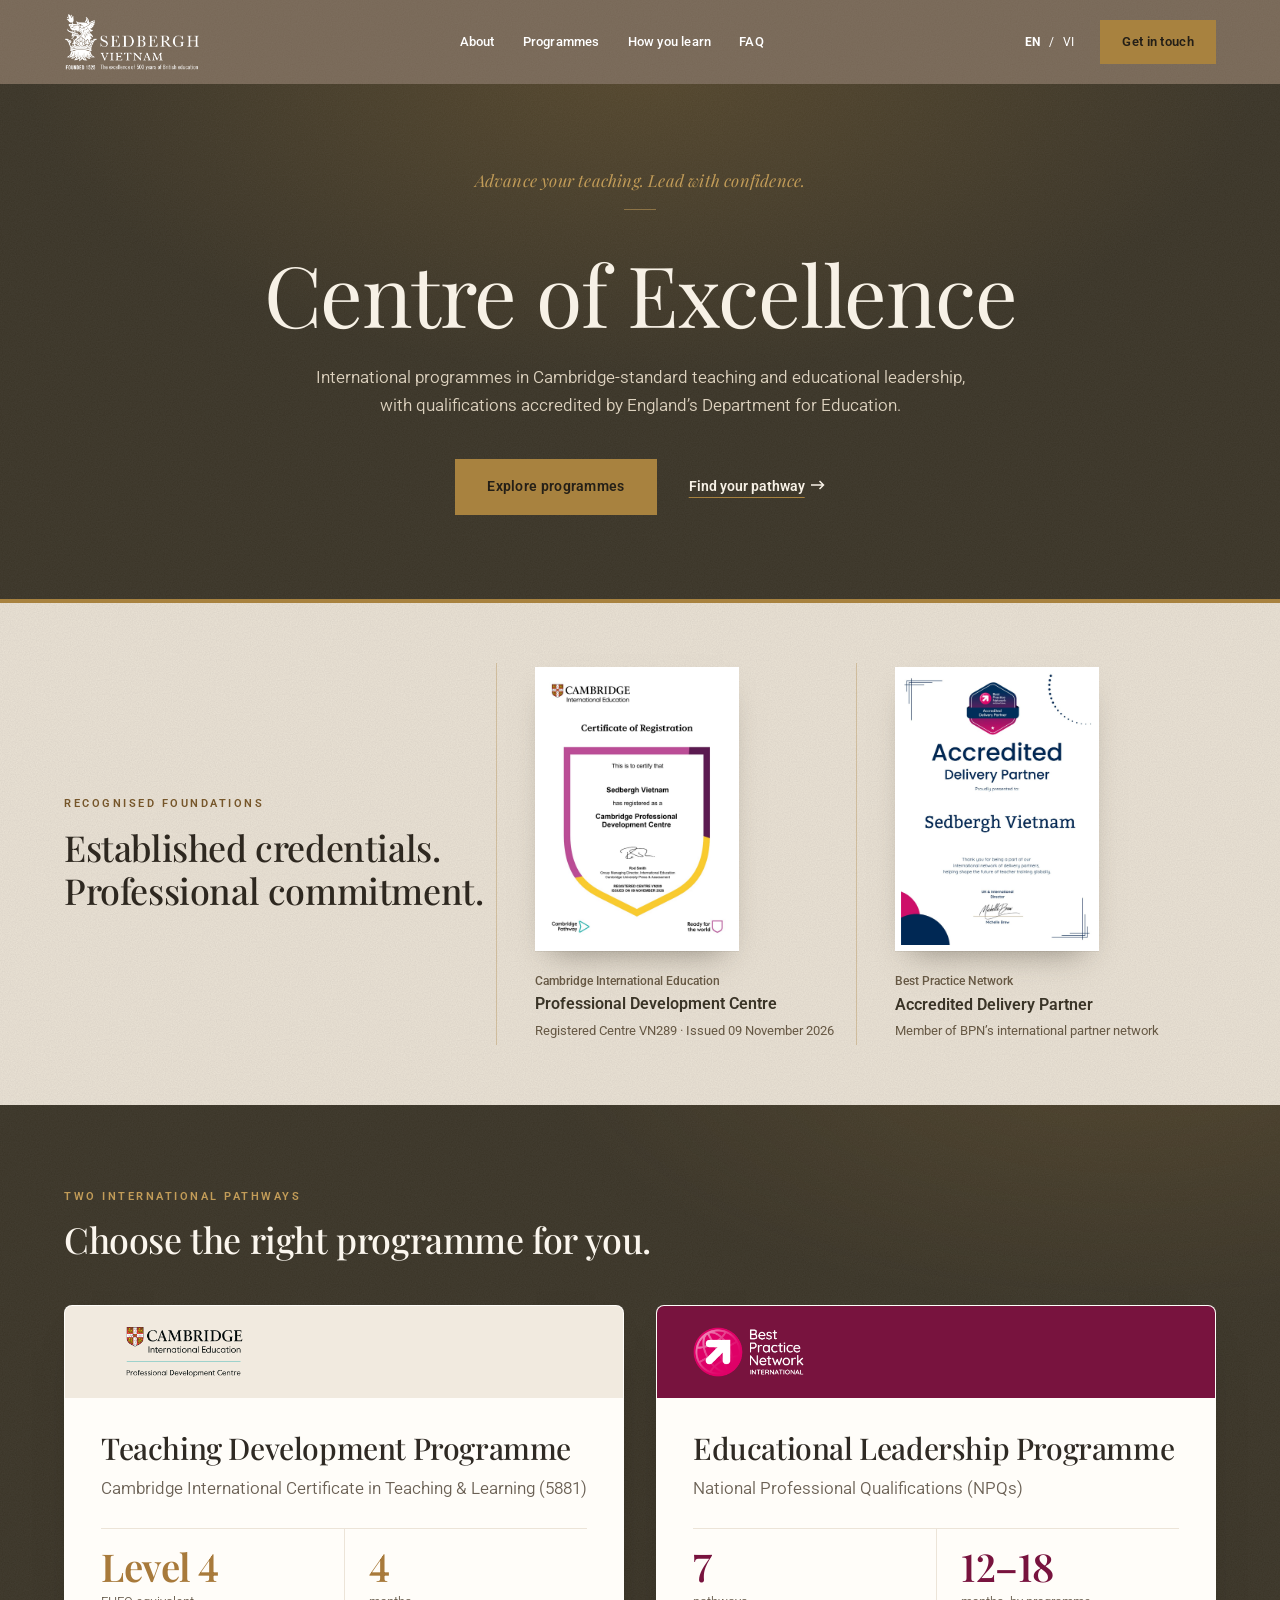
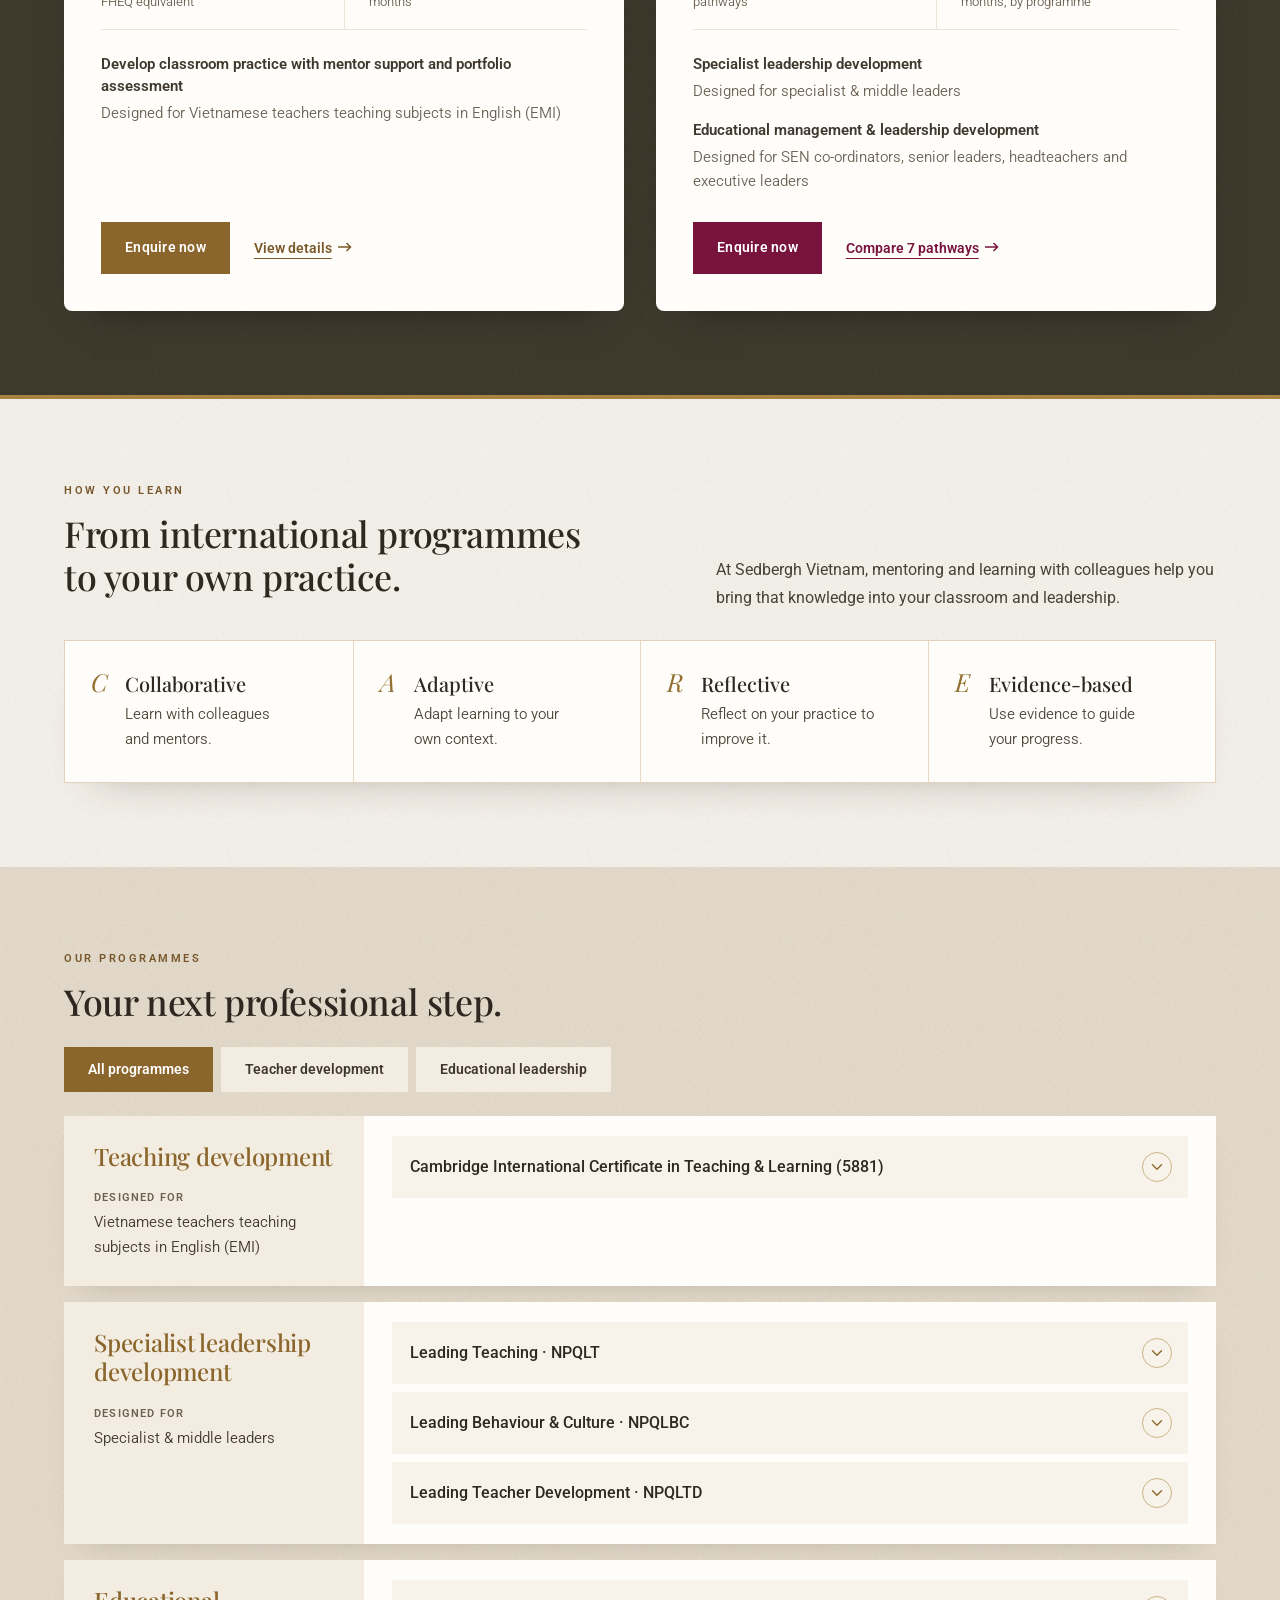
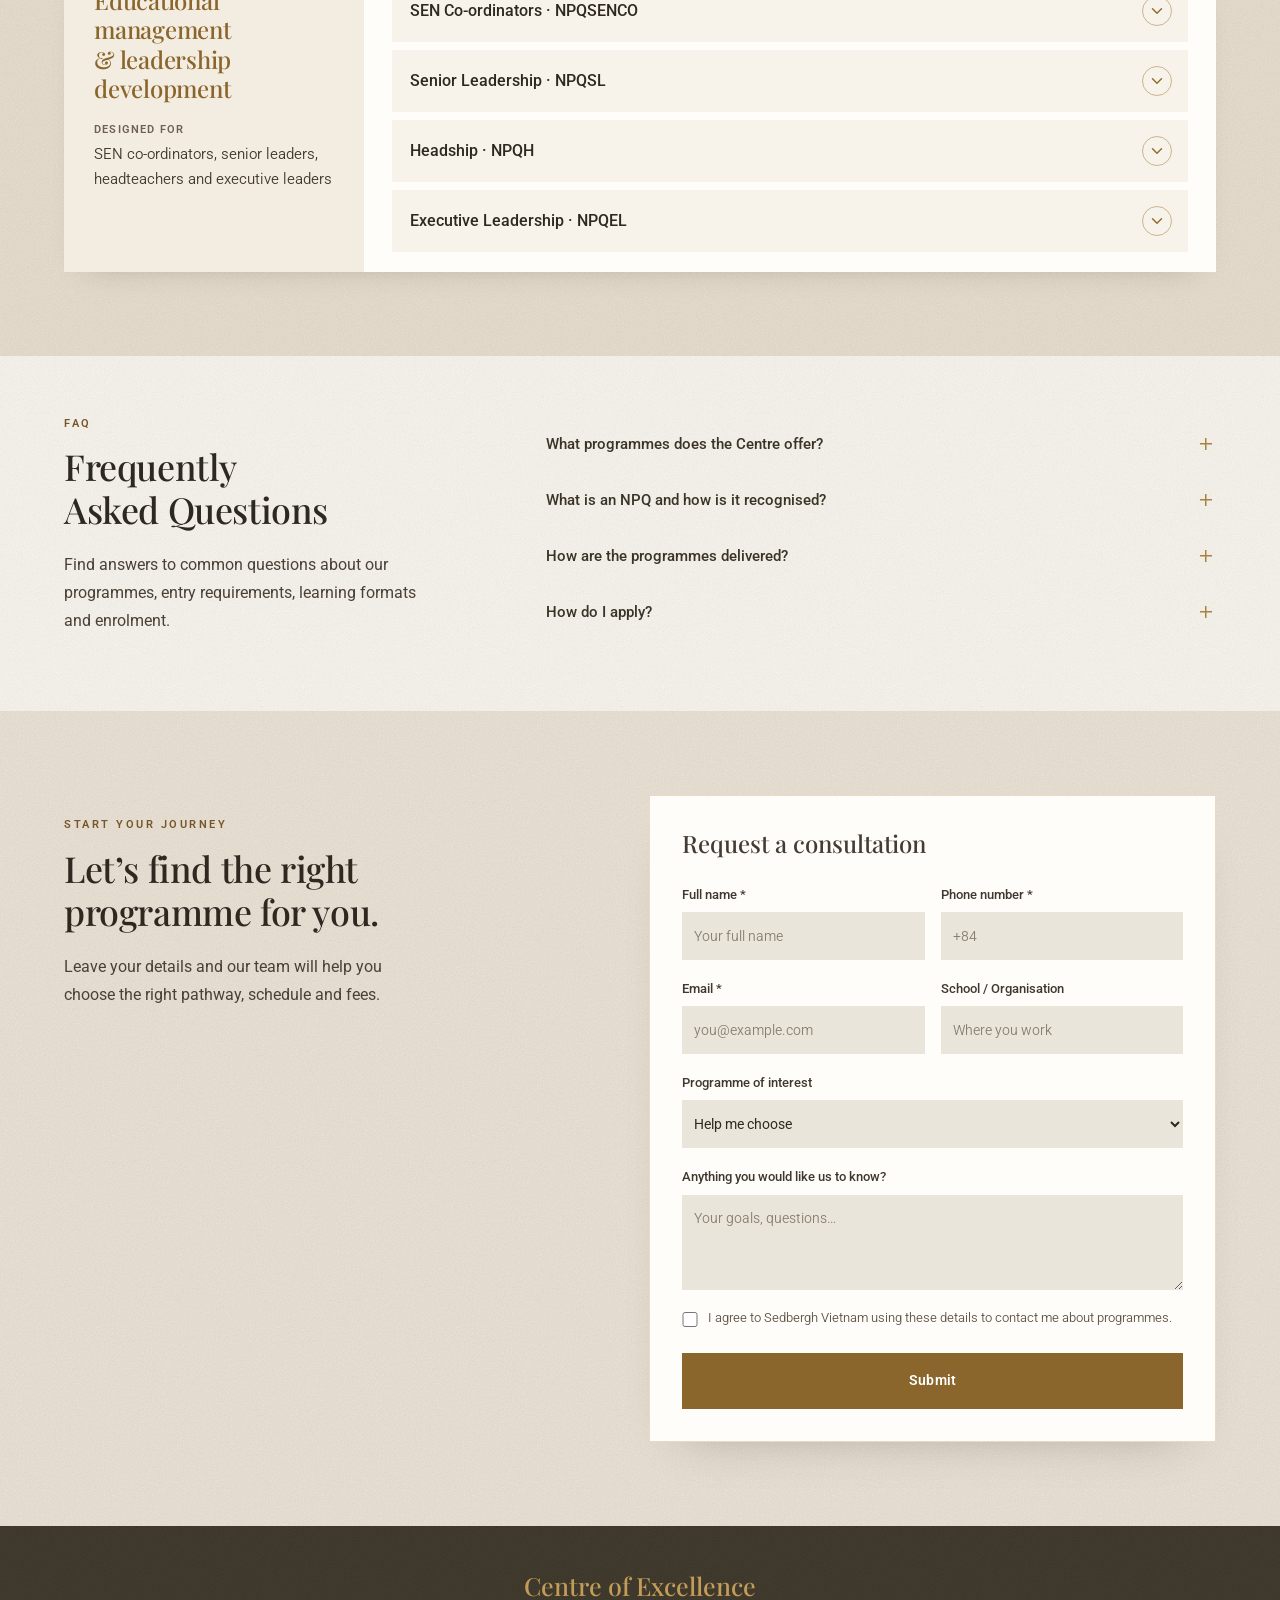
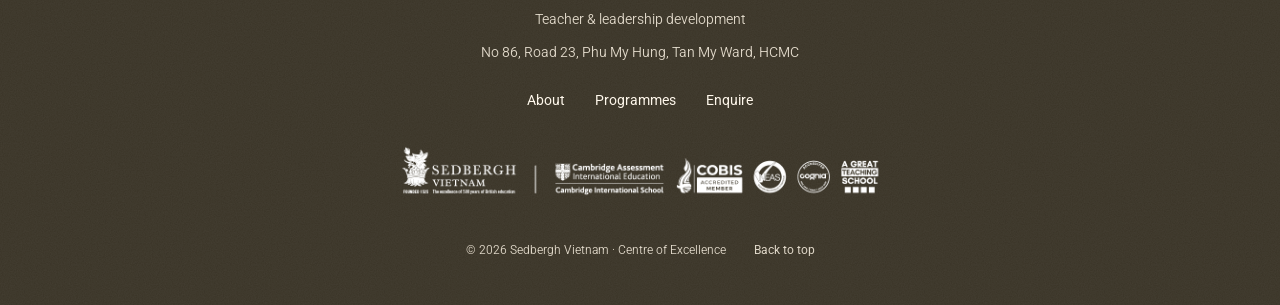
==== commit 10d867e6: "Cập nhật website 2026-11-18 14:45:00" ====
--- a/index.html
+++ b/index.html
@@ -1,2 +1,2 @@
-<!DOCTYPE html><html lang="en-GB"><head><meta charSet="utf-8"/><meta name="viewport" content="width=device-width, initial-scale=1"/><link rel="preload" as="image" href="/images/sedbergh-vietnam-white.png"/><link rel="preload" as="image" href="/images/cambridge-pdq-centre-logo.png"/><link rel="preload" as="image" href="/images/bpn-international-white.png"/><link rel="stylesheet" href="/_next/static/chunks/21fo4b1g4pml3.css" data-precedence="next"/><link rel="stylesheet" href="/_next/static/chunks/3yxtfi1wmpbai.css" data-precedence="next"/><link rel="preload" as="script" fetchPriority="low" href="/_next/static/chunks/3l04zcqx63h3y.js"/><script src="/_next/static/chunks/41qfcvra0dvw4.js" async=""></script><script src="/_next/static/chunks/1mh6a-0e61pyc.js" async=""></script><script src="/_next/static/chunks/turbopack-0_i3ve-33z88y.js" async=""></script><script src="/_next/static/chunks/3fntmmi971322.js" async=""></script><script src="/_next/static/chunks/1dw0idk9bwa3v.js" async=""></script><link rel="preload" href="https://fonts.googleapis.com/css2?family=Roboto:ital,wght@0,300..700;1,300..700&amp;family=Playfair+Display:ital,wght@0,400;0,500;0,600;0,700;1,400;1,500;1,600;1,700&amp;display=swap" as="style"/><title>Centre of Excellence | Sedbergh Vietnam</title><meta name="description" content="Professional development for teachers and school leaders through Cambridge PDQ and Best Practice Network NPQs at Sedbergh Vietnam."/><meta property="og:title" content="Centre of Excellence | Sedbergh Vietnam"/><meta property="og:description" content="Professional development for teachers and school leaders through Cambridge PDQ and Best Practice Network NPQs at Sedbergh Vietnam."/><meta property="og:url" content="https://coe-ssv.github.io"/><meta property="og:site_name" content="Sedbergh Vietnam"/><meta property="og:locale" content="en_GB"/><meta property="og:image" content="https://coe-ssv.github.io/og-image.jpg"/><meta property="og:image:width" content="1200"/><meta property="og:image:height" content="630"/><meta property="og:image:alt" content="Centre of Excellence, Sedbergh Vietnam"/><meta property="og:type" content="website"/><meta name="twitter:card" content="summary_large_image"/><meta name="twitter:title" content="Centre of Excellence | Sedbergh Vietnam"/><meta name="twitter:description" content="Professional development for teachers and school leaders through Cambridge PDQ and Best Practice Network NPQs at Sedbergh Vietnam."/><meta name="twitter:image" content="https://coe-ssv.github.io/og-image.jpg"/><link rel="icon" href="/favicon.ico" sizes="16x16 32x32 48x48"/><link rel="icon" href="/icon.png" type="image/png" sizes="512x512"/><link rel="apple-touch-icon" href="/apple-touch-icon.png" sizes="180x180"/><link rel="preconnect" href="https://fonts.googleapis.com"/><link rel="preconnect" href="https://fonts.gstatic.com" crossorigin=""/><link rel="stylesheet" href="https://fonts.googleapis.com/css2?family=Roboto:ital,wght@0,300..700;1,300..700&amp;family=Playfair+Display:ital,wght@0,400;0,500;0,600;0,700;1,400;1,500;1,600;1,700&amp;display=swap"/><script src="/_next/static/chunks/0cz1d0mv5g_q7.js" noModule=""></script></head><body><div hidden=""><!--$--><!--/$--></div><div class="coe-site"><header><a href="#" class="brand" aria-label="Sedbergh Vietnam"><img src="/images/sedbergh-vietnam-white.png" alt="Sedbergh Vietnam — Founded 1525"/></a><nav class=""><a href="#about">About</a><a href="#programmes">Programmes</a><a href="#journey">How you learn</a><a href="#faq">FAQ</a></nav><div class="head-actions"><div class="language" aria-label="Language"><button class="active">EN</button><span>/</span><button class="">VI</button></div><a class="button compact" href="#consultation">Get in touch<!-- --> </a><button class="mobile-menu" aria-label="Menu">Menu</button></div></header><main><section class="campaign-hero" id="about"><div class="campaign-copy"><h1 class="hero-title-vi">Centre of Excellence</h1><p class="hero-hook">International programmes in Cambridge‑standard teaching and educational leadership, with qualifications accredited by England’s Department for Education.</p><p class="hero-tagline">Advance your teaching. Lead with confidence.</p><div class="hero-actions"><a class="button" href="#strands">Explore programmes</a><a class="text-link" href="#consultation">Find your pathway</a></div></div></section><section class="recognition-strip" aria-label="Sedbergh Vietnam credentials"><div class="recognition-label"><p class="eyebrow">RECOGNISED FOUNDATIONS</p><h2>Established credentials.
-Professional commitment.</h2></div><div class="recognition-item"><button type="button" class="recognition-cert" aria-label="Enlarge certificate"><img src="/images/certificate-cambridge-pdc.jpg" alt="Cambridge Certificate of Registration, Sedbergh Vietnam, Registered Centre VN289" width="1000" height="1416" loading="lazy"/></button><span class="recognition-text"><small>Cambridge International Education</small><strong>Professional Development Centre</strong><span class="recognition-meta">Registered Centre VN289 · Issued 09 November 2026</span></span></div><div class="recognition-item"><button type="button" class="recognition-cert" aria-label="Enlarge certificate"><img src="/images/certificate-bpn-adp.jpg" alt="Best Practice Network Accredited Delivery Partner certificate, Sedbergh Vietnam" width="1000" height="1416" loading="lazy"/></button><span class="recognition-text"><small>Best Practice Network</small><strong>Accredited Delivery Partner</strong><span class="recognition-meta">Member of BPN’s international partner network</span></span></div></section><section class="signature-programmes course-first" id="strands"><div class="editorial-heading"><p class="eyebrow">TWO INTERNATIONAL PATHWAYS</p><h2>Choose the right programme for you.</h2></div><div class="signature-grid"><article class="signature cambridge"><div class="signature-top"><img src="/images/cambridge-pdq-centre-logo.png" alt="Cambridge Professional Development Centre"/></div><div class="signature-body"><h3 class="qualification-family">Cambridge PDQ</h3><h4 class="qualification-name">Certificate in Teaching &amp; Learning</h4><dl class="programme-stats"><div><dt>FHEQ equivalent</dt><dd>Level 4</dd></div><div><dt>months</dt><dd>4</dd></div></dl><div class="npq-audiences"><div><strong>Develop classroom practice with mentor support and portfolio assessment</strong><span>Designed for Vietnamese teachers teaching subjects in English (EMI)</span></div></div><div class="signature-actions"><button class="button">Enquire now</button><button class="text-link">View details</button></div><p class="signature-status">Sedbergh Vietnam · Cambridge Professional Development Centre</p></div></article><article class="signature bpn"><div class="signature-top"><img src="/images/bpn-international-white.png" alt="Best Practice Network International"/></div><div class="signature-body"><h3 class="qualification-family">BPN · NPQs</h3><h4 class="qualification-name">National Professional Qualifications</h4><dl class="programme-stats"><div><dt>pathways</dt><dd>7</dd></div><div><dt>months, by programme</dt><dd>12–18</dd></div></dl><div class="npq-audiences"><div><strong>Specialist NPQs</strong><span>Designed for specialist &amp; middle leaders</span></div><div><strong>Leadership NPQs</strong><span>Designed for SEN co-⁠ordinators, senior leaders, headteachers &amp; executive leaders</span></div></div><div class="signature-actions"><button class="button">Enquire now</button><button class="text-link">Compare 7 pathways</button></div><p class="signature-status">Sedbergh Vietnam · Accredited Delivery Partner</p></div></article></div></section><section class="care-block v-band tone-panel" id="journey"><div class="care-side"><p class="care-eyebrow">HOW YOU LEARN</p><h2>From international programmes to your own practice.</h2><p class="care-lead">At Sedbergh Vietnam, mentoring and learning with colleagues help you bring that knowledge into your classroom and leadership.</p></div><div class="care-principles-wrap"><p class="care-label">Four principles · C.A.R.E.</p><ol class="care-list"><li><span class="care-initial" aria-hidden="true">C</span><div><h3>Collaborative</h3><p>Learn with colleagues and mentors.</p></div></li><li><span class="care-initial" aria-hidden="true">A</span><div><h3>Adaptive</h3><p>Adapt learning to your own context.</p></div></li><li><span class="care-initial" aria-hidden="true">R</span><div><h3>Reflective</h3><p>Reflect on your practice to improve it.</p></div></li><li><span class="care-initial" aria-hidden="true">E</span><div><h3>Evidence-based</h3><p>Use evidence to guide your progress.</p></div></li></ol></div></section><section id="programmes" class="prog-block"><div class="prog-head"><div><p class="prog-eyebrow">OUR PROGRAMMES</p><h2>Your next professional step.</h2></div></div><div class="prog-filters"><button type="button" aria-pressed="true" class="is-active">All programmes</button><button type="button" aria-pressed="false" class="">Cambridge PDQ</button><button type="button" aria-pressed="false" class="">BPN · NPQ</button></div><div class="prog-groups"><div class="prog-group cambridge"><div class="prog-group-intro"><h3 class="prog-group-name">Cambridge PDQ</h3><p class="prog-group-aud"><span>Designed for</span>Vietnamese teachers teaching in English (EMI)</p></div><ul class="prog-list"><li class=""><button type="button" class="prog-row" aria-expanded="false" aria-controls="prog-pdq"><span class="prog-title">Cambridge International Certificate in Teaching &amp; Learning</span><svg class="prog-chevron" viewBox="0 0 24 24" width="20" height="20" aria-hidden="true"><path d="M6 9l6 6 6-6" fill="none" stroke="currentColor" stroke-width="2" stroke-linecap="round" stroke-linejoin="round"></path></svg></button></li></ul></div><div class="prog-group specialist"><div class="prog-group-intro"><h3 class="prog-group-name">Specialist NPQs</h3><p class="prog-group-aud"><span>Designed for</span>Specialist &amp; middle leaders</p></div><ul class="prog-list"><li class=""><button type="button" class="prog-row" aria-expanded="false" aria-controls="prog-npqlt"><span class="prog-title">Leading Teaching · NPQLT</span><svg class="prog-chevron" viewBox="0 0 24 24" width="20" height="20" aria-hidden="true"><path d="M6 9l6 6 6-6" fill="none" stroke="currentColor" stroke-width="2" stroke-linecap="round" stroke-linejoin="round"></path></svg></button></li><li class=""><button type="button" class="prog-row" aria-expanded="false" aria-controls="prog-npqlbc"><span class="prog-title">Leading Behaviour &amp; Culture · NPQLBC</span><svg class="prog-chevron" viewBox="0 0 24 24" width="20" height="20" aria-hidden="true"><path d="M6 9l6 6 6-6" fill="none" stroke="currentColor" stroke-width="2" stroke-linecap="round" stroke-linejoin="round"></path></svg></button></li><li class=""><button type="button" class="prog-row" aria-expanded="false" aria-controls="prog-npqltd"><span class="prog-title">Leading Teacher Development · NPQLTD</span><svg class="prog-chevron" viewBox="0 0 24 24" width="20" height="20" aria-hidden="true"><path d="M6 9l6 6 6-6" fill="none" stroke="currentColor" stroke-width="2" stroke-linecap="round" stroke-linejoin="round"></path></svg></button></li></ul></div><div class="prog-group leadership"><div class="prog-group-intro"><h3 class="prog-group-name">Leadership NPQs</h3><p class="prog-group-aud"><span>Designed for</span>SEN co-⁠ordinators, senior leaders, headteachers &amp; executive leaders</p></div><ul class="prog-list"><li class=""><button type="button" class="prog-row" aria-expanded="false" aria-controls="prog-npqsenco"><span class="prog-title">SEN Co-ordinators · NPQSENCO</span><svg class="prog-chevron" viewBox="0 0 24 24" width="20" height="20" aria-hidden="true"><path d="M6 9l6 6 6-6" fill="none" stroke="currentColor" stroke-width="2" stroke-linecap="round" stroke-linejoin="round"></path></svg></button></li><li class=""><button type="button" class="prog-row" aria-expanded="false" aria-controls="prog-npqsl"><span class="prog-title">Senior Leadership · NPQSL</span><svg class="prog-chevron" viewBox="0 0 24 24" width="20" height="20" aria-hidden="true"><path d="M6 9l6 6 6-6" fill="none" stroke="currentColor" stroke-width="2" stroke-linecap="round" stroke-linejoin="round"></path></svg></button></li><li class=""><button type="button" class="prog-row" aria-expanded="false" aria-controls="prog-npqh"><span class="prog-title">Headship · NPQH</span><svg class="prog-chevron" viewBox="0 0 24 24" width="20" height="20" aria-hidden="true"><path d="M6 9l6 6 6-6" fill="none" stroke="currentColor" stroke-width="2" stroke-linecap="round" stroke-linejoin="round"></path></svg></button></li><li class=""><button type="button" class="prog-row" aria-expanded="false" aria-controls="prog-npqel"><span class="prog-title">Executive Leadership · NPQEL</span><svg class="prog-chevron" viewBox="0 0 24 24" width="20" height="20" aria-hidden="true"><path d="M6 9l6 6 6-6" fill="none" stroke="currentColor" stroke-width="2" stroke-linecap="round" stroke-linejoin="round"></path></svg></button></li></ul></div></div></section><section id="faq" class="section faq"><div><p class="eyebrow">FAQ</p><h2>Frequently Asked Questions</h2><p>Find answers to common questions about our programmes, entry requirements, learning formats and enrolment.</p></div><div><details><summary>What programmes does the Centre offer?</summary><p>The Centre focuses on two professional development programmes: the Cambridge International Certificate in Teaching &amp; Learning for teachers, and Best Practice Network’s National Professional Qualifications (NPQs) for educational leaders.</p></details><details><summary>What is an NPQ and how is it recognised?</summary><p>An NPQ (National Professional Qualification) is a qualification for developing specialist and leadership skills in education, accredited by England’s Department for Education (DfE). Sedbergh Vietnam is an accredited partner of Best Practice Network (BPN) to deliver these programmes.</p></details><details><summary>How are the programmes delivered?</summary><p>Programmes combine online learning with classroom practice, professional mentoring sessions, workshops and opportunities to share experience with colleagues. Learning focuses on practical application and evidence-based professional growth.</p></details><details><summary>How do I apply?</summary><p>Leave your details through the consultation form. Our team will share programme details, intake dates, fees and how to register. Submitting the form does not confirm enrolment or create any payment obligation.</p></details></div></section><section id="consultation" class="section consultation"><div class="consultation-copy"><p class="eyebrow">START YOUR JOURNEY</p><h2>Let’s find the right programme for you.</h2><p>Leave your details and our team will help you choose the right pathway, schedule and fees.</p></div><div class="form-panel"><form><h3>Request a consultation</h3><div class="form-grid"><label>Full name<!-- --> *<input required="" maxLength="120" placeholder="Your full name" name="name"/></label><label>Phone number<!-- --> *<input type="tel" required="" minLength="6" maxLength="30" placeholder="+84" name="phone"/></label><label>Email *<input required="" type="email" maxLength="200" placeholder="you@example.com" name="email"/></label><label>School / Organisation<input maxLength="200" placeholder="Where you work" name="school"/></label></div><label>Programme of interest<select><option value="" selected="">Help me choose</option><option value="Cambridge International Certificate in Teaching &amp; Learning">Cambridge International Certificate in Teaching &amp; Learning</option><option value="Leading Teaching · NPQLT">Leading Teaching · NPQLT</option><option value="Leading Behaviour &amp; Culture · NPQLBC">Leading Behaviour &amp; Culture · NPQLBC</option><option value="Leading Teacher Development · NPQLTD">Leading Teacher Development · NPQLTD</option><option value="SEN Co-ordinators · NPQSENCO">SEN Co-ordinators · NPQSENCO</option><option value="Senior Leadership · NPQSL">Senior Leadership · NPQSL</option><option value="Headship · NPQH">Headship · NPQH</option><option value="Executive Leadership · NPQEL">Executive Leadership · NPQEL</option></select></label><label>Anything you would like us to know?<textarea name="message" maxLength="2000" rows="3" placeholder="Your goals, questions…"></textarea></label><input class="honeypot" tabindex="-1" autoComplete="off" aria-hidden="true" name="website"/><label class="consent"><input type="checkbox" required="" name="consent"/><span>I agree to Sedbergh Vietnam using these details to contact me about programmes.</span></label><button class="button submit">Submit</button></form></div></section></main><footer class="refined-footer"><div class="footer-heading-row"><div><p class="footer-centre-name">Centre of Excellence</p><p class="footer-tagline">Teacher &amp; leadership development</p><address class="footer-address">No 86, Road 23, Phu My Hung, Tan My Ward, HCMC</address></div><div class="footer-side"><div class="footer-navigation" aria-label="Footer navigation"><a href="#about">About</a><a href="#programmes">Programmes</a><a href="#consultation">Enquire</a></div><div class="footer-accreditations"><img src="/images/sedbergh-accreditations-negative.png" alt="Sedbergh Vietnam and its accreditation and partner organisations" width="1046" height="120" loading="lazy"/></div></div></div><div class="footer-meta"><span>© <!-- -->2026<!-- --> Sedbergh Vietnam · Centre of Excellence</span><div><a href="#">Back to top</a></div></div></footer></div><!--$--><!--/$--><script src="/_next/static/chunks/3l04zcqx63h3y.js" id="_R_" async=""></script><script>(self.__next_f=self.__next_f||[]).push([0])</script><script>self.__next_f.push([1,"1:\"$Sreact.fragment\"\n2:I[39756,[\"/_next/static/chunks/3fntmmi971322.js\"],\"default\"]\n3:I[37457,[\"/_next/static/chunks/3fntmmi971322.js\"],\"default\"]\n4:I[47257,[\"/_next/static/chunks/3fntmmi971322.js\"],\"ClientPageRoot\"]\n5:I[31713,[\"/_next/static/chunks/3fntmmi971322.js\",\"/_next/static/chunks/1dw0idk9bwa3v.js\"],\"default\"]\n8:I[97367,[\"/_next/static/chunks/3fntmmi971322.js\"],\"OutletBoundary\"]\n9:\"$Sreact.suspense\"\nb:I[97367,[\"/_next/static/chunks/3fntmmi971322.js\"],\"ViewportBoundary\"]\nd:I[97367,[\"/_next/static/chunks/3fntmmi971322.js\"],\"MetadataBoundary\"]\nf:I[68027,[\"/_next/static/chunks/3fntmmi971322.js\"],\"default\",1]\n:HL[\"/_next/static/chunks/21fo4b1g4pml3.css\",\"style\"]\n:HL[\"/_next/static/chunks/3yxtfi1wmpbai.css\",\"style\"]\n:HL[\"https://fonts.googleapis.com/css2?family=Roboto:ital,wght@0,300..700;1,300..700\u0026family=Playfair+Display:ital,wght@0,400;0,500;0,600;0,700;1,400;1,500;1,600;1,700\u0026display=swap\",\"style\"]\n0:{\"P\":null,\"c\":[\"\",\"\"],\"q\":\"\",\"i\":false,\"f\":[[[\"\",{\"children\":[\"__PAGE__\",{},\"$undefined\",\"$undefined\",4608]},\"$undefined\",\"$undefined\",4624],[[\"$\",\"$1\",\"c\",{\"children\":[[[\"$\",\"link\",\"0\",{\"rel\":\"stylesheet\",\"href\":\"/_next/static/chunks/21fo4b1g4pml3.css\",\"precedence\":\"next\",\"crossOrigin\":\"$undefined\",\"nonce\":\"$undefined\"}],[\"$\",\"script\",\"script-0\",{\"src\":\"/_next/static/chunks/3fntmmi971322.js\",\"async\":true,\"nonce\":\"$undefined\"}]],[\"$\",\"html\",null,{\"lang\":\"en-GB\",\"children\":[[\"$\",\"head\",null,{\"children\":[[\"$\",\"link\",null,{\"rel\":\"preconnect\",\"href\":\"https://fonts.googleapis.com\"}],[\"$\",\"link\",null,{\"rel\":\"preconnect\",\"href\":\"https://fonts.gstatic.com\",\"crossOrigin\":\"\"}],[\"$\",\"link\",null,{\"rel\":\"stylesheet\",\"href\":\"https://fonts.googleapis.com/css2?family=Roboto:ital,wght@0,300..700;1,300..700\u0026family=Playfair+Display:ital,wght@0,400;0,500;0,600;0,700;1,400;1,500;1,600;1,700\u0026display=swap\"}]]}],[\"$\",\"body\",null,{\"children\":[\"$\",\"$L2\",null,{\"parallelRouterKey\":\"children\",\"error\":\"$undefined\",\"errorStyles\":\"$undefined\",\"errorScripts\":\"$undefined\",\"template\":[\"$\",\"$L3\",null,{}],\"templateStyles\":\"$undefined\",\"templateScripts\":\"$undefined\",\"notFound\":[[[\"$\",\"title\",null,{\"children\":\"404: This page could not be found.\"}],[\"$\",\"div\",null,{\"style\":{\"fontFamily\":\"system-ui,\\\"Segoe UI\\\",Roboto,Helvetica,Arial,sans-serif,\\\"Apple Color Emoji\\\",\\\"Segoe UI Emoji\\\"\",\"height\":\"100vh\",\"textAlign\":\"center\",\"display\":\"flex\",\"flexDirection\":\"column\",\"alignItems\":\"center\",\"justifyContent\":\"center\"},\"children\":[\"$\",\"div\",null,{\"children\":[[\"$\",\"style\",null,{\"dangerouslySetInnerHTML\":{\"__html\":\"body{color:#000;background:#fff;margin:0}.next-error-h1{border-right:1px solid rgba(0,0,0,.3)}@media (prefers-color-scheme:dark){body{color:#fff;background:#000}.next-error-h1{border-right:1px solid rgba(255,255,255,.3)}}\"}}],[\"$\",\"h1\",null,{\"className\":\"next-error-h1\",\"style\":{\"display\":\"inline-block\",\"margin\":\"0 20px 0 0\",\"padding\":\"0 23px 0 0\",\"fontSize\":24,\"fontWeight\":500,\"verticalAlign\":\"top\",\"lineHeight\":\"49px\"},\"children\":404}],[\"$\",\"div\",null,{\"style\":{\"display\":\"inline-block\"},\"children\":[\"$\",\"h2\",null,{\"style\":{\"fontSize\":14,\"fontWeight\":400,\"lineHeight\":\"49px\",\"margin\":0},\"children\":\"This page could not be found.\"}]}]]}]}]],[]],\"forbidden\":\"$undefined\",\"unauthorized\":\"$undefined\"}]}]]}]]}],{\"children\":[[\"$\",\"$1\",\"c\",{\"children\":[[\"$\",\"$L4\",null,{\"Component\":\"$5\",\"serverProvidedParams\":{\"searchParams\":{},\"params\":{},\"promises\":[\"$@6\",\"$@7\"]}}],[[\"$\",\"link\",\"0\",{\"rel\":\"stylesheet\",\"href\":\"/_next/static/chunks/3yxtfi1wmpbai.css\",\"precedence\":\"next\",\"crossOrigin\":\"$undefined\",\"nonce\":\"$undefined\"}],[\"$\",\"script\",\"script-0\",{\"src\":\"/_next/static/chunks/1dw0idk9bwa3v.js\",\"async\":true,\"nonce\":\"$undefined\"}]],[\"$\",\"$L8\",null,{\"children\":[\"$\",\"$9\",null,{\"name\":\"Next.MetadataOutlet\",\"children\":\"$@a\"}]}]]}],{},null,false,null]},null,false,null],[\"$\",\"$1\",\"h\",{\"children\":[null,[\"$\",\"$Lb\",null,{\"children\":\"$Lc\"}],[\"$\",\"div\",null,{\"hidden\":true,\"children\":[\"$\",\"$Ld\",null,{\"children\":[\"$\",\"$9\",null,{\"name\":\"Next.Metadata\",\"children\":\"$Le\"}]}]}],null]}],false]],\"m\":\"$undefined\",\"G\":[\"$f\",[[\"$\",\"link\",\"0\",{\"rel\":\"stylesheet\",\"href\":\"/_next/static/chunks/21fo4b1g4pml3.css\",\"precedence\":\"next\",\"crossOrigin\":\"$undefined\",\"nonce\":\"$undefined\"}]]],\"S\":true,\"h\":null,\"r\":\"$undefined\",\"s\":\"$undefined\",\"a\":\"$undefined\",\"l\":\"$undefined\",\"p\":\"$undefined\",\"d\":\"$undefined\",\"b\":\"y_YEn5KzdHjK5VFtQPWD2\"}\n6:{}\n7:\"$0:f:0:1:1:children:0:props:children:0:props:serverProvidedParams:params\"\nc:[[\"$\",\"meta\",\"0\",{\"charSet\":\"utf-8\"}],[\"$\",\"meta\",\"1\",{\"name\":\"viewport\",\"content\":\"width=device-width, initial-scale=1\"}]]\n10:I[27201,[\"/_next/static/chunks/3fntmmi971322.js\"],\"IconMark\"]\na:null\ne:[[\"$\",\"title\",\"0\",{\"children\":\"Centre of Excellence | Sedbergh Vietnam\"}],[\"$\",\"meta\",\"1\",{\"name\":\"description\",\"content\":\"Professional development for teachers and school leaders through Cambridge PDQ and Best Practice Network NPQs at Sedbergh Vietnam.\"}],[\"$\",\"meta\",\"2\",{\"property\":\"og:title\",\"content\":\"Centre of Excellence | Sedbergh Vietnam\"}],[\"$\",\"meta\",\"3\",{\"property\":\"og:description\",\"content\":\"Professional development for teachers and school leaders through Cambridge PDQ and Best Practice Network NPQs at Sedbergh Vietnam.\"}],[\"$\",\"meta\",\"4\",{\"property\":\"og:url\",\"content\":\"https://coe-ssv.github.io\"}],[\"$\",\"meta\",\"5\",{\"property\":\"og:site_name\",\"content\":\"Sedbergh Vietnam\"}],[\"$\",\"meta\",\"6\",{\"property\":\"og:locale\",\"content\":\"en_GB\"}],[\"$\",\"meta\",\"7\",{\"property\":\"og:image\",\"content\":\"https://coe-ssv.github.io/og-image.jpg\"}],[\"$\",\"meta\",\"8\",{\"property\":\"og:image:width\",\"content\":\"1200\"}],[\"$\",\"meta\",\"9\",{\"property\":\"og:image:height\",\"content\":\"630\"}],[\"$\",\"meta\",\"10\",{\"property\":\"og:image:alt\",\"content\":\"Centre of Excellence, Sedbergh Vietnam\"}],[\"$\",\"meta\",\"11\",{\"property\":\"og:type\",\"content\":\"website\"}],[\"$\",\"meta\",\"12\",{\"name\":\"twitter:card\",\"content\":\"summary_large_image\"}],[\"$\",\"meta\",\"13\",{\"name\":\"twitter:title\",\"content\":\"Centre of Excellence | Sedbergh Vietnam\"}],[\"$\",\"meta\",\"14\",{\"name\":\"twitter:description\",\"content\":\"Professional development for teachers and school leaders through Cambridge PDQ and Best Practice Network NPQs at Sedbergh Vietnam.\"}],[\"$\",\"meta\",\"15\",{\"name\":\"twitter:image\",\"content\":\"https://coe-ssv.github.io/og-image.jpg\"}],[\"$\",\"link\",\"16\",{\"rel\":\"icon\",\"href\":\"/favicon.ico\",\"sizes\":\"16x16 32x32 48x48\"}],[\"$\",\"link\",\"17\",{\"rel\":\"icon\",\"href\":\"/icon.png\",\"type\":\"image/png\",\"sizes\":\"512x512\"}],[\"$\",\"link\",\"18\",{\"rel\":\"apple-touch-icon\",\"href\":\"/apple-touch-icon.png\",\"sizes\":\"180x180\"}],[\"$\",\"$L10\",\"19\",{}]]\n"])</script></body></html>+<!DOCTYPE html><html lang="en-GB"><head><meta charSet="utf-8"/><meta name="viewport" content="width=device-width, initial-scale=1"/><link rel="preload" as="image" href="/images/sedbergh-vietnam-white.png"/><link rel="preload" as="image" href="/images/cambridge-pdq-centre-logo.png"/><link rel="preload" as="image" href="/images/bpn-international-white.png"/><link rel="stylesheet" href="/_next/static/chunks/21fo4b1g4pml3.css" data-precedence="next"/><link rel="stylesheet" href="/_next/static/chunks/3yxtfi1wmpbai.css" data-precedence="next"/><link rel="preload" as="script" fetchPriority="low" href="/_next/static/chunks/3l04zcqx63h3y.js"/><script src="/_next/static/chunks/41qfcvra0dvw4.js" async=""></script><script src="/_next/static/chunks/1mh6a-0e61pyc.js" async=""></script><script src="/_next/static/chunks/turbopack-0_i3ve-33z88y.js" async=""></script><script src="/_next/static/chunks/3fntmmi971322.js" async=""></script><script src="/_next/static/chunks/3g1-l_nysp5rc.js" async=""></script><link rel="preload" href="https://fonts.googleapis.com/css2?family=Roboto:ital,wght@0,300..700;1,300..700&amp;family=Playfair+Display:ital,wght@0,400;0,500;0,600;0,700;1,400;1,500;1,600;1,700&amp;display=swap" as="style"/><title>Centre of Excellence | Sedbergh Vietnam</title><meta name="description" content="Professional development for teachers and school leaders through Cambridge PDQ and Best Practice Network NPQs at Sedbergh Vietnam."/><meta property="og:title" content="Centre of Excellence | Sedbergh Vietnam"/><meta property="og:description" content="Professional development for teachers and school leaders through Cambridge PDQ and Best Practice Network NPQs at Sedbergh Vietnam."/><meta property="og:url" content="https://coe-ssv.github.io"/><meta property="og:site_name" content="Sedbergh Vietnam"/><meta property="og:locale" content="en_GB"/><meta property="og:image" content="https://coe-ssv.github.io/og-image.jpg"/><meta property="og:image:width" content="1200"/><meta property="og:image:height" content="630"/><meta property="og:image:alt" content="Centre of Excellence, Sedbergh Vietnam"/><meta property="og:type" content="website"/><meta name="twitter:card" content="summary_large_image"/><meta name="twitter:title" content="Centre of Excellence | Sedbergh Vietnam"/><meta name="twitter:description" content="Professional development for teachers and school leaders through Cambridge PDQ and Best Practice Network NPQs at Sedbergh Vietnam."/><meta name="twitter:image" content="https://coe-ssv.github.io/og-image.jpg"/><link rel="icon" href="/favicon.ico" sizes="16x16 32x32 48x48"/><link rel="icon" href="/icon.png" type="image/png" sizes="512x512"/><link rel="apple-touch-icon" href="/apple-touch-icon.png" sizes="180x180"/><link rel="preconnect" href="https://fonts.googleapis.com"/><link rel="preconnect" href="https://fonts.gstatic.com" crossorigin=""/><link rel="stylesheet" href="https://fonts.googleapis.com/css2?family=Roboto:ital,wght@0,300..700;1,300..700&amp;family=Playfair+Display:ital,wght@0,400;0,500;0,600;0,700;1,400;1,500;1,600;1,700&amp;display=swap"/><script src="/_next/static/chunks/0cz1d0mv5g_q7.js" noModule=""></script></head><body><div hidden=""><!--$--><!--/$--></div><div class="coe-site"><header><a href="#" class="brand" aria-label="Sedbergh Vietnam"><img src="/images/sedbergh-vietnam-white.png" alt="Sedbergh Vietnam — Founded 1525"/></a><nav class=""><a href="#about">About</a><a href="#programmes">Programmes</a><a href="#journey">How you learn</a><a href="#faq">FAQ</a></nav><div class="head-actions"><div class="language" aria-label="Language"><button class="active">EN</button><span>/</span><button class="">VI</button></div><a class="button compact" href="#consultation">Get in touch<!-- --> </a><button class="mobile-menu" aria-label="Menu">Menu</button></div></header><main><section class="campaign-hero" id="about"><div class="campaign-copy"><h1 class="hero-title-vi">Centre of Excellence</h1><p class="hero-hook">International programmes in Cambridge‑standard teaching and educational leadership, with qualifications accredited by England’s Department for Education.</p><p class="hero-tagline">Advance your teaching. Lead with confidence.</p><div class="hero-actions"><a class="button" href="#strands">Explore programmes</a><a class="text-link" href="#consultation">Find your pathway</a></div></div></section><section class="recognition-strip" aria-label="Sedbergh Vietnam credentials"><div class="recognition-label"><p class="eyebrow">RECOGNISED FOUNDATIONS</p><h2>Established credentials.
+Professional commitment.</h2></div><div class="recognition-item"><button type="button" class="recognition-cert" aria-label="Enlarge certificate"><img src="/images/certificate-cambridge-pdc.jpg" alt="Cambridge Certificate of Registration, Sedbergh Vietnam, Registered Centre VN289" width="1000" height="1416" loading="lazy"/></button><span class="recognition-text"><small>Cambridge International Education</small><strong>Professional Development Centre</strong><span class="recognition-meta">Registered Centre VN289 · Issued 09 November 2026</span></span></div><div class="recognition-item"><button type="button" class="recognition-cert" aria-label="Enlarge certificate"><img src="/images/certificate-bpn-adp.jpg" alt="Best Practice Network Accredited Delivery Partner certificate, Sedbergh Vietnam" width="1000" height="1416" loading="lazy"/></button><span class="recognition-text"><small>Best Practice Network</small><strong>Accredited Delivery Partner</strong><span class="recognition-meta">Member of BPN’s international partner network</span></span></div></section><section class="signature-programmes course-first" id="strands"><div class="editorial-heading"><p class="eyebrow">TWO INTERNATIONAL PATHWAYS</p><h2>Choose the right programme for you.</h2></div><div class="signature-grid"><article class="signature cambridge"><div class="signature-top"><img src="/images/cambridge-pdq-centre-logo.png" alt="Cambridge Professional Development Centre"/></div><div class="signature-body"><h3 class="qualification-family">Teaching Development Programme</h3><h4 class="qualification-name">Cambridge International Certificate in Teaching &amp; Learning (5881)</h4><dl class="programme-stats"><div><dt>FHEQ equivalent</dt><dd>Level 4</dd></div><div><dt>months</dt><dd>4</dd></div></dl><div class="npq-audiences"><div><strong>Develop classroom practice with mentor support and portfolio assessment</strong><span>Designed for Vietnamese teachers teaching subjects in English (EMI)</span></div></div><div class="signature-actions"><button class="button">Enquire now</button><button class="text-link">View details</button></div><p class="signature-status">Sedbergh Vietnam · Cambridge Professional Development Centre</p></div></article><article class="signature bpn"><div class="signature-top"><img src="/images/bpn-international-white.png" alt="Best Practice Network International"/></div><div class="signature-body"><h3 class="qualification-family">Educational Leadership Programme</h3><h4 class="qualification-name">National Professional Qualifications (NPQs)</h4><dl class="programme-stats"><div><dt>pathways</dt><dd>7</dd></div><div><dt>months, by programme</dt><dd>12–18</dd></div></dl><div class="npq-audiences"><div><strong>Specialist leadership development</strong><span>Designed for specialist &amp; middle leaders</span></div><div><strong>Educational management &amp; leadership development</strong><span>Designed for SEN co-⁠ordinators, senior leaders, headteachers and executive leaders</span></div></div><div class="signature-actions"><button class="button">Enquire now</button><button class="text-link">Compare 7 pathways</button></div><p class="signature-status">Sedbergh Vietnam · Accredited Delivery Partner</p></div></article></div></section><section class="care-block v-band tone-panel" id="journey"><div class="care-side"><p class="care-eyebrow">HOW YOU LEARN</p><h2>From international programmes to your own practice.</h2><p class="care-lead">At Sedbergh Vietnam, mentoring and learning with colleagues help you bring that knowledge into your classroom and leadership.</p></div><div class="care-principles-wrap"><p class="care-label">Four principles · C.A.R.E.</p><ol class="care-list"><li><span class="care-initial" aria-hidden="true">C</span><div><h3>Collaborative</h3><p>Learn with colleagues and mentors.</p></div></li><li><span class="care-initial" aria-hidden="true">A</span><div><h3>Adaptive</h3><p>Adapt learning to your own context.</p></div></li><li><span class="care-initial" aria-hidden="true">R</span><div><h3>Reflective</h3><p>Reflect on your practice to improve it.</p></div></li><li><span class="care-initial" aria-hidden="true">E</span><div><h3>Evidence-based</h3><p>Use evidence to guide your progress.</p></div></li></ol></div></section><section id="programmes" class="prog-block"><div class="prog-head"><div><p class="prog-eyebrow">OUR PROGRAMMES</p><h2>Your next professional step.</h2></div></div><div class="prog-filters"><button type="button" aria-pressed="true" class="is-active">All programmes</button><button type="button" aria-pressed="false" class="">Teacher development</button><button type="button" aria-pressed="false" class="">Educational leadership</button></div><div class="prog-groups"><div class="prog-group cambridge"><div class="prog-group-intro"><h3 class="prog-group-name">Teaching development</h3><p class="prog-group-aud"><span>Designed for</span>Vietnamese teachers teaching subjects in English (EMI)</p></div><ul class="prog-list"><li class=""><button type="button" class="prog-row" aria-expanded="false" aria-controls="prog-pdq"><span class="prog-title">Cambridge International Certificate in Teaching &amp; Learning (5881)</span><svg class="prog-chevron" viewBox="0 0 24 24" width="20" height="20" aria-hidden="true"><path d="M6 9l6 6 6-6" fill="none" stroke="currentColor" stroke-width="2" stroke-linecap="round" stroke-linejoin="round"></path></svg></button></li></ul></div><div class="prog-group specialist"><div class="prog-group-intro"><h3 class="prog-group-name">Specialist leadership development</h3><p class="prog-group-aud"><span>Designed for</span>Specialist &amp; middle leaders</p></div><ul class="prog-list"><li class=""><button type="button" class="prog-row" aria-expanded="false" aria-controls="prog-npqlt"><span class="prog-title">Leading Teaching · NPQLT</span><svg class="prog-chevron" viewBox="0 0 24 24" width="20" height="20" aria-hidden="true"><path d="M6 9l6 6 6-6" fill="none" stroke="currentColor" stroke-width="2" stroke-linecap="round" stroke-linejoin="round"></path></svg></button></li><li class=""><button type="button" class="prog-row" aria-expanded="false" aria-controls="prog-npqlbc"><span class="prog-title">Leading Behaviour &amp; Culture · NPQLBC</span><svg class="prog-chevron" viewBox="0 0 24 24" width="20" height="20" aria-hidden="true"><path d="M6 9l6 6 6-6" fill="none" stroke="currentColor" stroke-width="2" stroke-linecap="round" stroke-linejoin="round"></path></svg></button></li><li class=""><button type="button" class="prog-row" aria-expanded="false" aria-controls="prog-npqltd"><span class="prog-title">Leading Teacher Development · NPQLTD</span><svg class="prog-chevron" viewBox="0 0 24 24" width="20" height="20" aria-hidden="true"><path d="M6 9l6 6 6-6" fill="none" stroke="currentColor" stroke-width="2" stroke-linecap="round" stroke-linejoin="round"></path></svg></button></li></ul></div><div class="prog-group leadership"><div class="prog-group-intro"><h3 class="prog-group-name">Educational management &amp; leadership development</h3><p class="prog-group-aud"><span>Designed for</span>SEN co-⁠ordinators, senior leaders, headteachers and executive leaders</p></div><ul class="prog-list"><li class=""><button type="button" class="prog-row" aria-expanded="false" aria-controls="prog-npqsenco"><span class="prog-title">SEN Co-ordinators · NPQSENCO</span><svg class="prog-chevron" viewBox="0 0 24 24" width="20" height="20" aria-hidden="true"><path d="M6 9l6 6 6-6" fill="none" stroke="currentColor" stroke-width="2" stroke-linecap="round" stroke-linejoin="round"></path></svg></button></li><li class=""><button type="button" class="prog-row" aria-expanded="false" aria-controls="prog-npqsl"><span class="prog-title">Senior Leadership · NPQSL</span><svg class="prog-chevron" viewBox="0 0 24 24" width="20" height="20" aria-hidden="true"><path d="M6 9l6 6 6-6" fill="none" stroke="currentColor" stroke-width="2" stroke-linecap="round" stroke-linejoin="round"></path></svg></button></li><li class=""><button type="button" class="prog-row" aria-expanded="false" aria-controls="prog-npqh"><span class="prog-title">Headship · NPQH</span><svg class="prog-chevron" viewBox="0 0 24 24" width="20" height="20" aria-hidden="true"><path d="M6 9l6 6 6-6" fill="none" stroke="currentColor" stroke-width="2" stroke-linecap="round" stroke-linejoin="round"></path></svg></button></li><li class=""><button type="button" class="prog-row" aria-expanded="false" aria-controls="prog-npqel"><span class="prog-title">Executive Leadership · NPQEL</span><svg class="prog-chevron" viewBox="0 0 24 24" width="20" height="20" aria-hidden="true"><path d="M6 9l6 6 6-6" fill="none" stroke="currentColor" stroke-width="2" stroke-linecap="round" stroke-linejoin="round"></path></svg></button></li></ul></div></div></section><section id="faq" class="section faq"><div><p class="eyebrow">FAQ</p><h2>Frequently Asked Questions</h2><p>Find answers to common questions about our programmes, entry requirements, learning formats and enrolment.</p></div><div><details><summary>What programmes does the Centre offer?</summary><p>The Centre focuses on two professional development programmes: the Cambridge International Certificate in Teaching &amp; Learning for teachers, and Best Practice Network’s National Professional Qualifications (NPQs) for educational leaders.</p></details><details><summary>What is an NPQ and how is it recognised?</summary><p>An NPQ (National Professional Qualification) is a qualification for developing specialist and leadership skills in education, accredited by England’s Department for Education (DfE). Sedbergh Vietnam is an accredited partner of Best Practice Network (BPN) to deliver these programmes.</p></details><details><summary>How are the programmes delivered?</summary><p>Programmes combine online learning with classroom practice, professional mentoring sessions, workshops and opportunities to share experience with colleagues. Learning focuses on practical application and evidence-based professional growth.</p></details><details><summary>How do I apply?</summary><p>Leave your details through the consultation form. Our team will share programme details, intake dates, fees and how to register. Submitting the form does not confirm enrolment or create any payment obligation.</p></details></div></section><section id="consultation" class="section consultation"><div class="consultation-copy"><p class="eyebrow">START YOUR JOURNEY</p><h2>Let’s find the right programme for you.</h2><p>Leave your details and our team will help you choose the right pathway, schedule and fees.</p></div><div class="form-panel"><form><h3>Request a consultation</h3><div class="form-grid"><label>Full name<!-- --> *<input required="" maxLength="120" placeholder="Your full name" name="name"/></label><label>Phone number<!-- --> *<input type="tel" required="" minLength="6" maxLength="30" placeholder="+84" name="phone"/></label><label>Email *<input required="" type="email" maxLength="200" placeholder="you@example.com" name="email"/></label><label>School / Organisation<input maxLength="200" placeholder="Where you work" name="school"/></label></div><label>Programme of interest<select><option value="" selected="">Help me choose</option><option value="Cambridge International Certificate in Teaching &amp; Learning (5881)">Cambridge International Certificate in Teaching &amp; Learning (5881)</option><option value="Leading Teaching · NPQLT">Leading Teaching · NPQLT</option><option value="Leading Behaviour &amp; Culture · NPQLBC">Leading Behaviour &amp; Culture · NPQLBC</option><option value="Leading Teacher Development · NPQLTD">Leading Teacher Development · NPQLTD</option><option value="SEN Co-ordinators · NPQSENCO">SEN Co-ordinators · NPQSENCO</option><option value="Senior Leadership · NPQSL">Senior Leadership · NPQSL</option><option value="Headship · NPQH">Headship · NPQH</option><option value="Executive Leadership · NPQEL">Executive Leadership · NPQEL</option></select></label><label>Anything you would like us to know?<textarea name="message" maxLength="2000" rows="3" placeholder="Your goals, questions…"></textarea></label><input class="honeypot" tabindex="-1" autoComplete="off" aria-hidden="true" name="website"/><label class="consent"><input type="checkbox" required="" name="consent"/><span>I agree to Sedbergh Vietnam using these details to contact me about programmes.</span></label><button class="button submit">Submit</button></form></div></section></main><footer class="refined-footer"><div class="footer-heading-row"><div><p class="footer-centre-name">Centre of Excellence</p><p class="footer-tagline">Teacher &amp; leadership development</p><address class="footer-address">No 86, Road 23, Phu My Hung, Tan My Ward, HCMC</address></div><div class="footer-side"><div class="footer-navigation" aria-label="Footer navigation"><a href="#about">About</a><a href="#programmes">Programmes</a><a href="#consultation">Enquire</a></div><div class="footer-accreditations"><img src="/images/sedbergh-accreditations-negative.png" alt="Sedbergh Vietnam and its accreditation and partner organisations" width="1046" height="120" loading="lazy"/></div></div></div><div class="footer-meta"><span>© <!-- -->2026<!-- --> Sedbergh Vietnam · Centre of Excellence</span><div><a href="#">Back to top</a></div></div></footer></div><!--$--><!--/$--><script src="/_next/static/chunks/3l04zcqx63h3y.js" id="_R_" async=""></script><script>(self.__next_f=self.__next_f||[]).push([0])</script><script>self.__next_f.push([1,"1:\"$Sreact.fragment\"\n2:I[39756,[\"/_next/static/chunks/3fntmmi971322.js\"],\"default\"]\n3:I[37457,[\"/_next/static/chunks/3fntmmi971322.js\"],\"default\"]\n4:I[47257,[\"/_next/static/chunks/3fntmmi971322.js\"],\"ClientPageRoot\"]\n5:I[31713,[\"/_next/static/chunks/3fntmmi971322.js\",\"/_next/static/chunks/3g1-l_nysp5rc.js\"],\"default\"]\n8:I[97367,[\"/_next/static/chunks/3fntmmi971322.js\"],\"OutletBoundary\"]\n9:\"$Sreact.suspense\"\nb:I[97367,[\"/_next/static/chunks/3fntmmi971322.js\"],\"ViewportBoundary\"]\nd:I[97367,[\"/_next/static/chunks/3fntmmi971322.js\"],\"MetadataBoundary\"]\nf:I[68027,[\"/_next/static/chunks/3fntmmi971322.js\"],\"default\",1]\n:HL[\"/_next/static/chunks/21fo4b1g4pml3.css\",\"style\"]\n:HL[\"/_next/static/chunks/3yxtfi1wmpbai.css\",\"style\"]\n:HL[\"https://fonts.googleapis.com/css2?family=Roboto:ital,wght@0,300..700;1,300..700\u0026family=Playfair+Display:ital,wght@0,400;0,500;0,600;0,700;1,400;1,500;1,600;1,700\u0026display=swap\",\"style\"]\n0:{\"P\":null,\"c\":[\"\",\"\"],\"q\":\"\",\"i\":false,\"f\":[[[\"\",{\"children\":[\"__PAGE__\",{},\"$undefined\",\"$undefined\",4608]},\"$undefined\",\"$undefined\",4624],[[\"$\",\"$1\",\"c\",{\"children\":[[[\"$\",\"link\",\"0\",{\"rel\":\"stylesheet\",\"href\":\"/_next/static/chunks/21fo4b1g4pml3.css\",\"precedence\":\"next\",\"crossOrigin\":\"$undefined\",\"nonce\":\"$undefined\"}],[\"$\",\"script\",\"script-0\",{\"src\":\"/_next/static/chunks/3fntmmi971322.js\",\"async\":true,\"nonce\":\"$undefined\"}]],[\"$\",\"html\",null,{\"lang\":\"en-GB\",\"children\":[[\"$\",\"head\",null,{\"children\":[[\"$\",\"link\",null,{\"rel\":\"preconnect\",\"href\":\"https://fonts.googleapis.com\"}],[\"$\",\"link\",null,{\"rel\":\"preconnect\",\"href\":\"https://fonts.gstatic.com\",\"crossOrigin\":\"\"}],[\"$\",\"link\",null,{\"rel\":\"stylesheet\",\"href\":\"https://fonts.googleapis.com/css2?family=Roboto:ital,wght@0,300..700;1,300..700\u0026family=Playfair+Display:ital,wght@0,400;0,500;0,600;0,700;1,400;1,500;1,600;1,700\u0026display=swap\"}]]}],[\"$\",\"body\",null,{\"children\":[\"$\",\"$L2\",null,{\"parallelRouterKey\":\"children\",\"error\":\"$undefined\",\"errorStyles\":\"$undefined\",\"errorScripts\":\"$undefined\",\"template\":[\"$\",\"$L3\",null,{}],\"templateStyles\":\"$undefined\",\"templateScripts\":\"$undefined\",\"notFound\":[[[\"$\",\"title\",null,{\"children\":\"404: This page could not be found.\"}],[\"$\",\"div\",null,{\"style\":{\"fontFamily\":\"system-ui,\\\"Segoe UI\\\",Roboto,Helvetica,Arial,sans-serif,\\\"Apple Color Emoji\\\",\\\"Segoe UI Emoji\\\"\",\"height\":\"100vh\",\"textAlign\":\"center\",\"display\":\"flex\",\"flexDirection\":\"column\",\"alignItems\":\"center\",\"justifyContent\":\"center\"},\"children\":[\"$\",\"div\",null,{\"children\":[[\"$\",\"style\",null,{\"dangerouslySetInnerHTML\":{\"__html\":\"body{color:#000;background:#fff;margin:0}.next-error-h1{border-right:1px solid rgba(0,0,0,.3)}@media (prefers-color-scheme:dark){body{color:#fff;background:#000}.next-error-h1{border-right:1px solid rgba(255,255,255,.3)}}\"}}],[\"$\",\"h1\",null,{\"className\":\"next-error-h1\",\"style\":{\"display\":\"inline-block\",\"margin\":\"0 20px 0 0\",\"padding\":\"0 23px 0 0\",\"fontSize\":24,\"fontWeight\":500,\"verticalAlign\":\"top\",\"lineHeight\":\"49px\"},\"children\":404}],[\"$\",\"div\",null,{\"style\":{\"display\":\"inline-block\"},\"children\":[\"$\",\"h2\",null,{\"style\":{\"fontSize\":14,\"fontWeight\":400,\"lineHeight\":\"49px\",\"margin\":0},\"children\":\"This page could not be found.\"}]}]]}]}]],[]],\"forbidden\":\"$undefined\",\"unauthorized\":\"$undefined\"}]}]]}]]}],{\"children\":[[\"$\",\"$1\",\"c\",{\"children\":[[\"$\",\"$L4\",null,{\"Component\":\"$5\",\"serverProvidedParams\":{\"searchParams\":{},\"params\":{},\"promises\":[\"$@6\",\"$@7\"]}}],[[\"$\",\"link\",\"0\",{\"rel\":\"stylesheet\",\"href\":\"/_next/static/chunks/3yxtfi1wmpbai.css\",\"precedence\":\"next\",\"crossOrigin\":\"$undefined\",\"nonce\":\"$undefined\"}],[\"$\",\"script\",\"script-0\",{\"src\":\"/_next/static/chunks/3g1-l_nysp5rc.js\",\"async\":true,\"nonce\":\"$undefined\"}]],[\"$\",\"$L8\",null,{\"children\":[\"$\",\"$9\",null,{\"name\":\"Next.MetadataOutlet\",\"children\":\"$@a\"}]}]]}],{},null,false,null]},null,false,null],[\"$\",\"$1\",\"h\",{\"children\":[null,[\"$\",\"$Lb\",null,{\"children\":\"$Lc\"}],[\"$\",\"div\",null,{\"hidden\":true,\"children\":[\"$\",\"$Ld\",null,{\"children\":[\"$\",\"$9\",null,{\"name\":\"Next.Metadata\",\"children\":\"$Le\"}]}]}],null]}],false]],\"m\":\"$undefined\",\"G\":[\"$f\",[[\"$\",\"link\",\"0\",{\"rel\":\"stylesheet\",\"href\":\"/_next/static/chunks/21fo4b1g4pml3.css\",\"precedence\":\"next\",\"crossOrigin\":\"$undefined\",\"nonce\":\"$undefined\"}]]],\"S\":true,\"h\":null,\"r\":\"$undefined\",\"s\":\"$undefined\",\"a\":\"$undefined\",\"l\":\"$undefined\",\"p\":\"$undefined\",\"d\":\"$undefined\",\"b\":\"8B2Uu0H8deFaQFjmmO__n\"}\n6:{}\n7:\"$0:f:0:1:1:children:0:props:children:0:props:serverProvidedParams:params\"\nc:[[\"$\",\"meta\",\"0\",{\"charSet\":\"utf-8\"}],[\"$\",\"meta\",\"1\",{\"name\":\"viewport\",\"content\":\"width=device-width, initial-scale=1\"}]]\n10:I[27201,[\"/_next/static/chunks/3fntmmi971322.js\"],\"IconMark\"]\na:null\ne:[[\"$\",\"title\",\"0\",{\"children\":\"Centre of Excellence | Sedbergh Vietnam\"}],[\"$\",\"meta\",\"1\",{\"name\":\"description\",\"content\":\"Professional development for teachers and school leaders through Cambridge PDQ and Best Practice Network NPQs at Sedbergh Vietnam.\"}],[\"$\",\"meta\",\"2\",{\"property\":\"og:title\",\"content\":\"Centre of Excellence | Sedbergh Vietnam\"}],[\"$\",\"meta\",\"3\",{\"property\":\"og:description\",\"content\":\"Professional development for teachers and school leaders through Cambridge PDQ and Best Practice Network NPQs at Sedbergh Vietnam.\"}],[\"$\",\"meta\",\"4\",{\"property\":\"og:url\",\"content\":\"https://coe-ssv.github.io\"}],[\"$\",\"meta\",\"5\",{\"property\":\"og:site_name\",\"content\":\"Sedbergh Vietnam\"}],[\"$\",\"meta\",\"6\",{\"property\":\"og:locale\",\"content\":\"en_GB\"}],[\"$\",\"meta\",\"7\",{\"property\":\"og:image\",\"content\":\"https://coe-ssv.github.io/og-image.jpg\"}],[\"$\",\"meta\",\"8\",{\"property\":\"og:image:width\",\"content\":\"1200\"}],[\"$\",\"meta\",\"9\",{\"property\":\"og:image:height\",\"content\":\"630\"}],[\"$\",\"meta\",\"10\",{\"property\":\"og:image:alt\",\"content\":\"Centre of Excellence, Sedbergh Vietnam\"}],[\"$\",\"meta\",\"11\",{\"property\":\"og:type\",\"content\":\"website\"}],[\"$\",\"meta\",\"12\",{\"name\":\"twitter:card\",\"content\":\"summary_large_image\"}],[\"$\",\"meta\",\"13\",{\"name\":\"twitter:title\",\"content\":\"Centre of Excellence | Sedbergh Vietnam\"}],[\"$\",\"meta\",\"14\",{\"name\":\"twitter:description\",\"content\":\"Professional development for teachers and school leaders through Cambridge PDQ and Best Practice Network NPQs at Sedbergh Vietnam.\"}],[\"$\",\"meta\",\"15\",{\"name\":\"twitter:image\",\"content\":\"https://coe-ssv.github.io/og-image.jpg\"}],[\"$\",\"link\",\"16\",{\"rel\":\"icon\",\"href\":\"/favicon.ico\",\"sizes\":\"16x16 32x32 48x48\"}],[\"$\",\"link\",\"17\",{\"rel\":\"icon\",\"href\":\"/icon.png\",\"type\":\"image/png\",\"sizes\":\"512x512\"}],[\"$\",\"link\",\"18\",{\"rel\":\"apple-touch-icon\",\"href\":\"/apple-touch-icon.png\",\"sizes\":\"180x180\"}],[\"$\",\"$L10\",\"19\",{}]]\n"])</script></body></html>
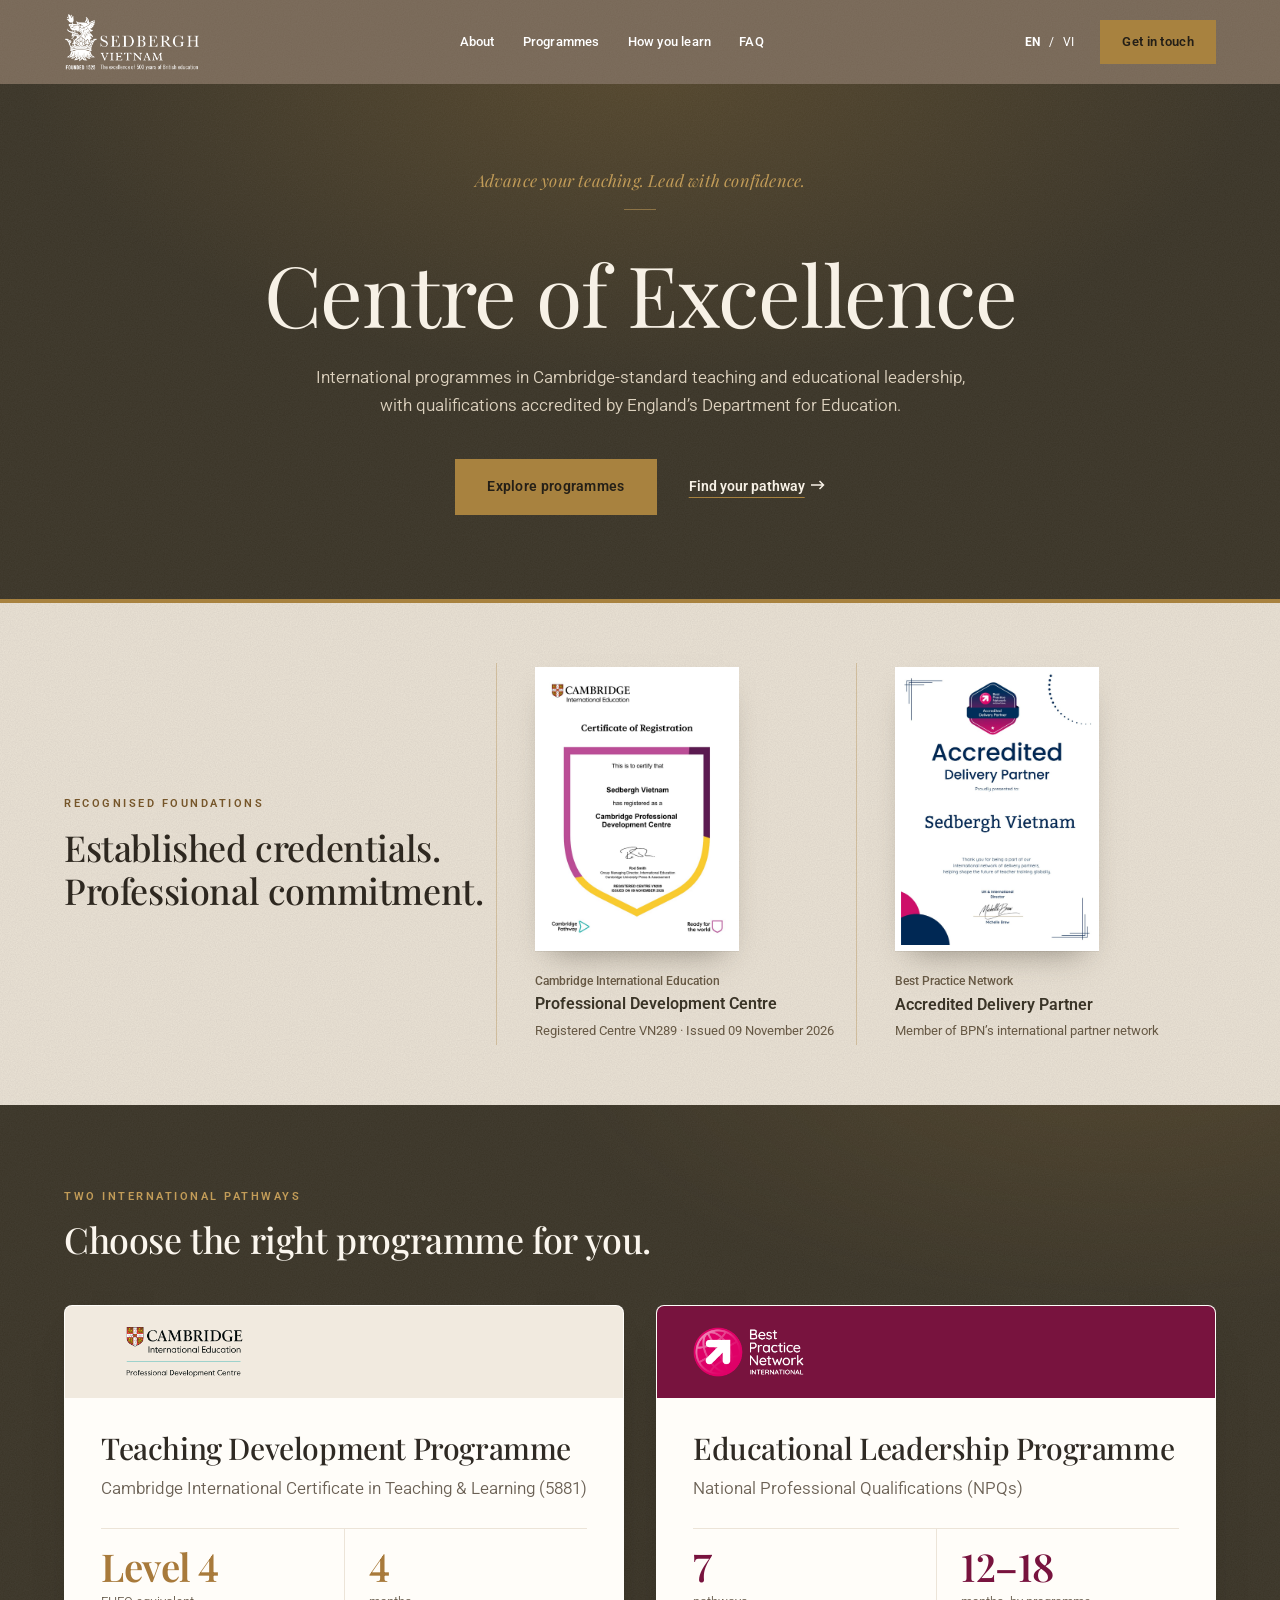
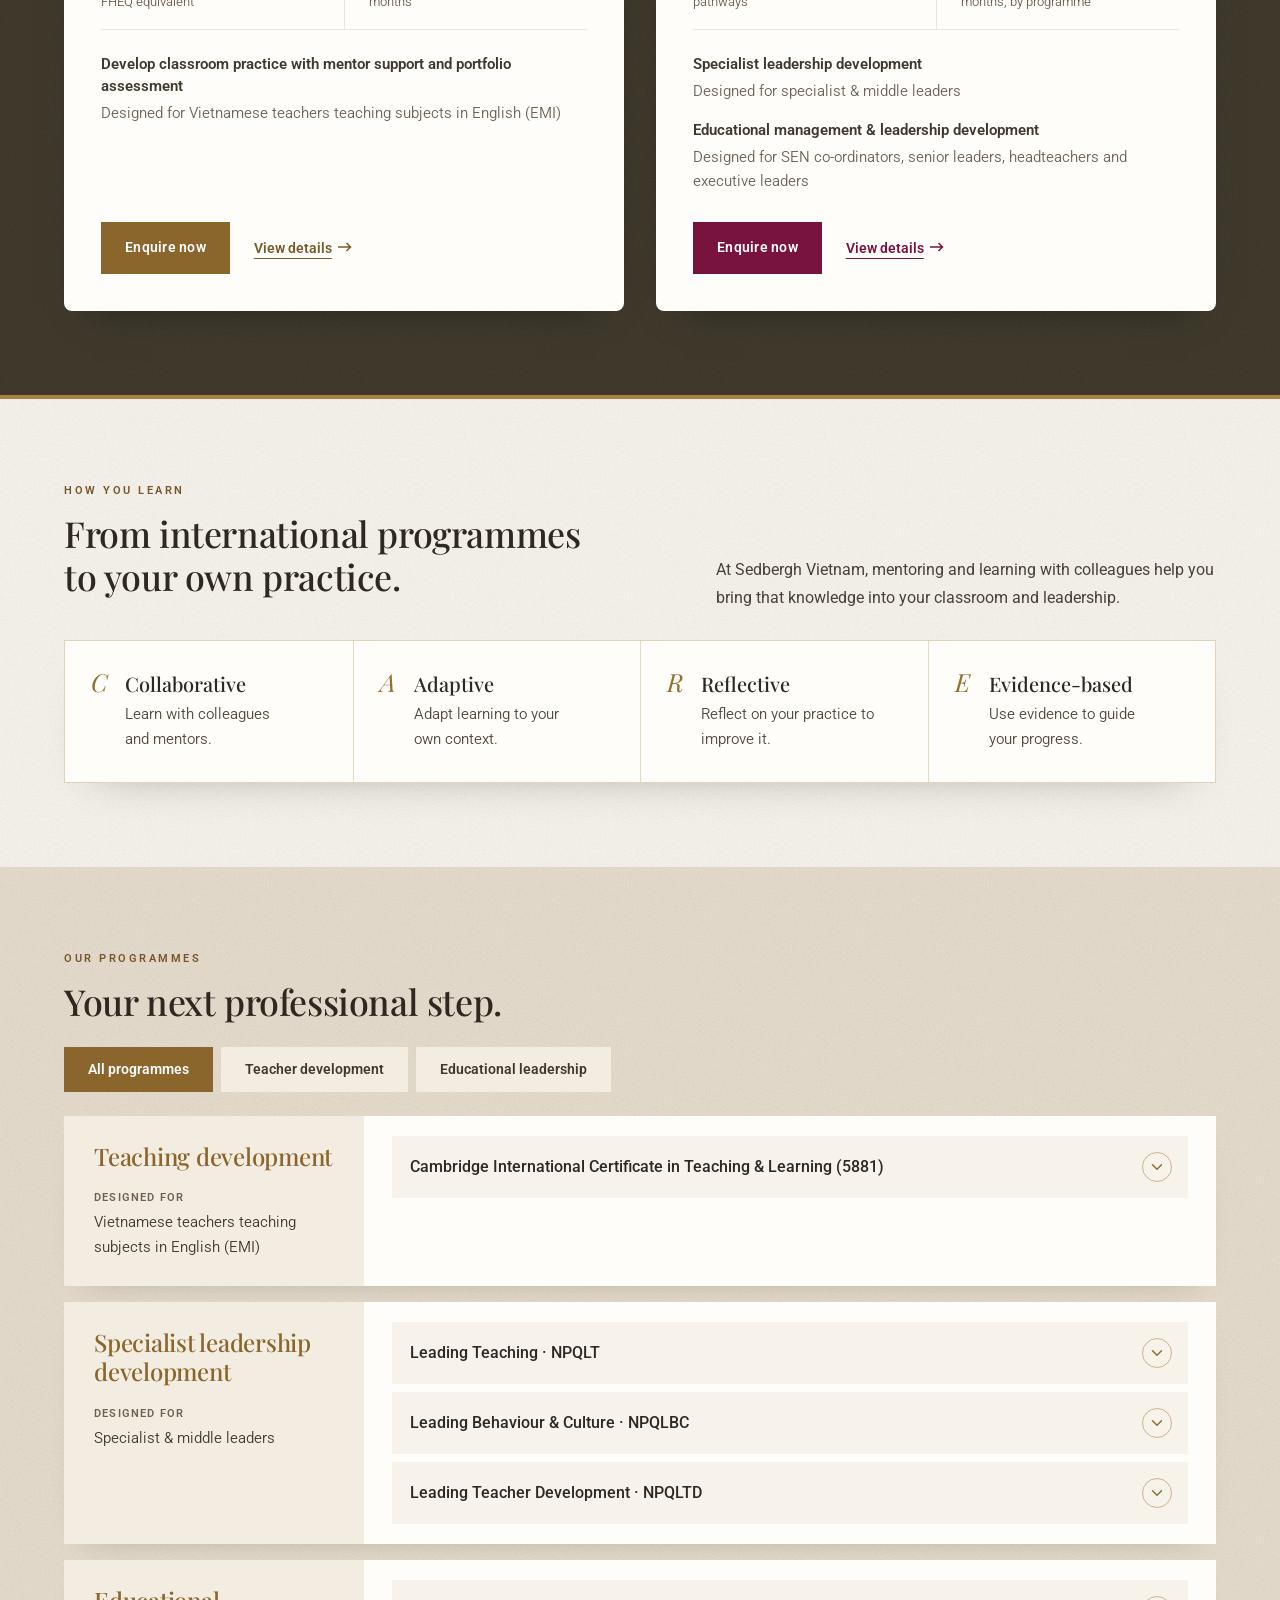
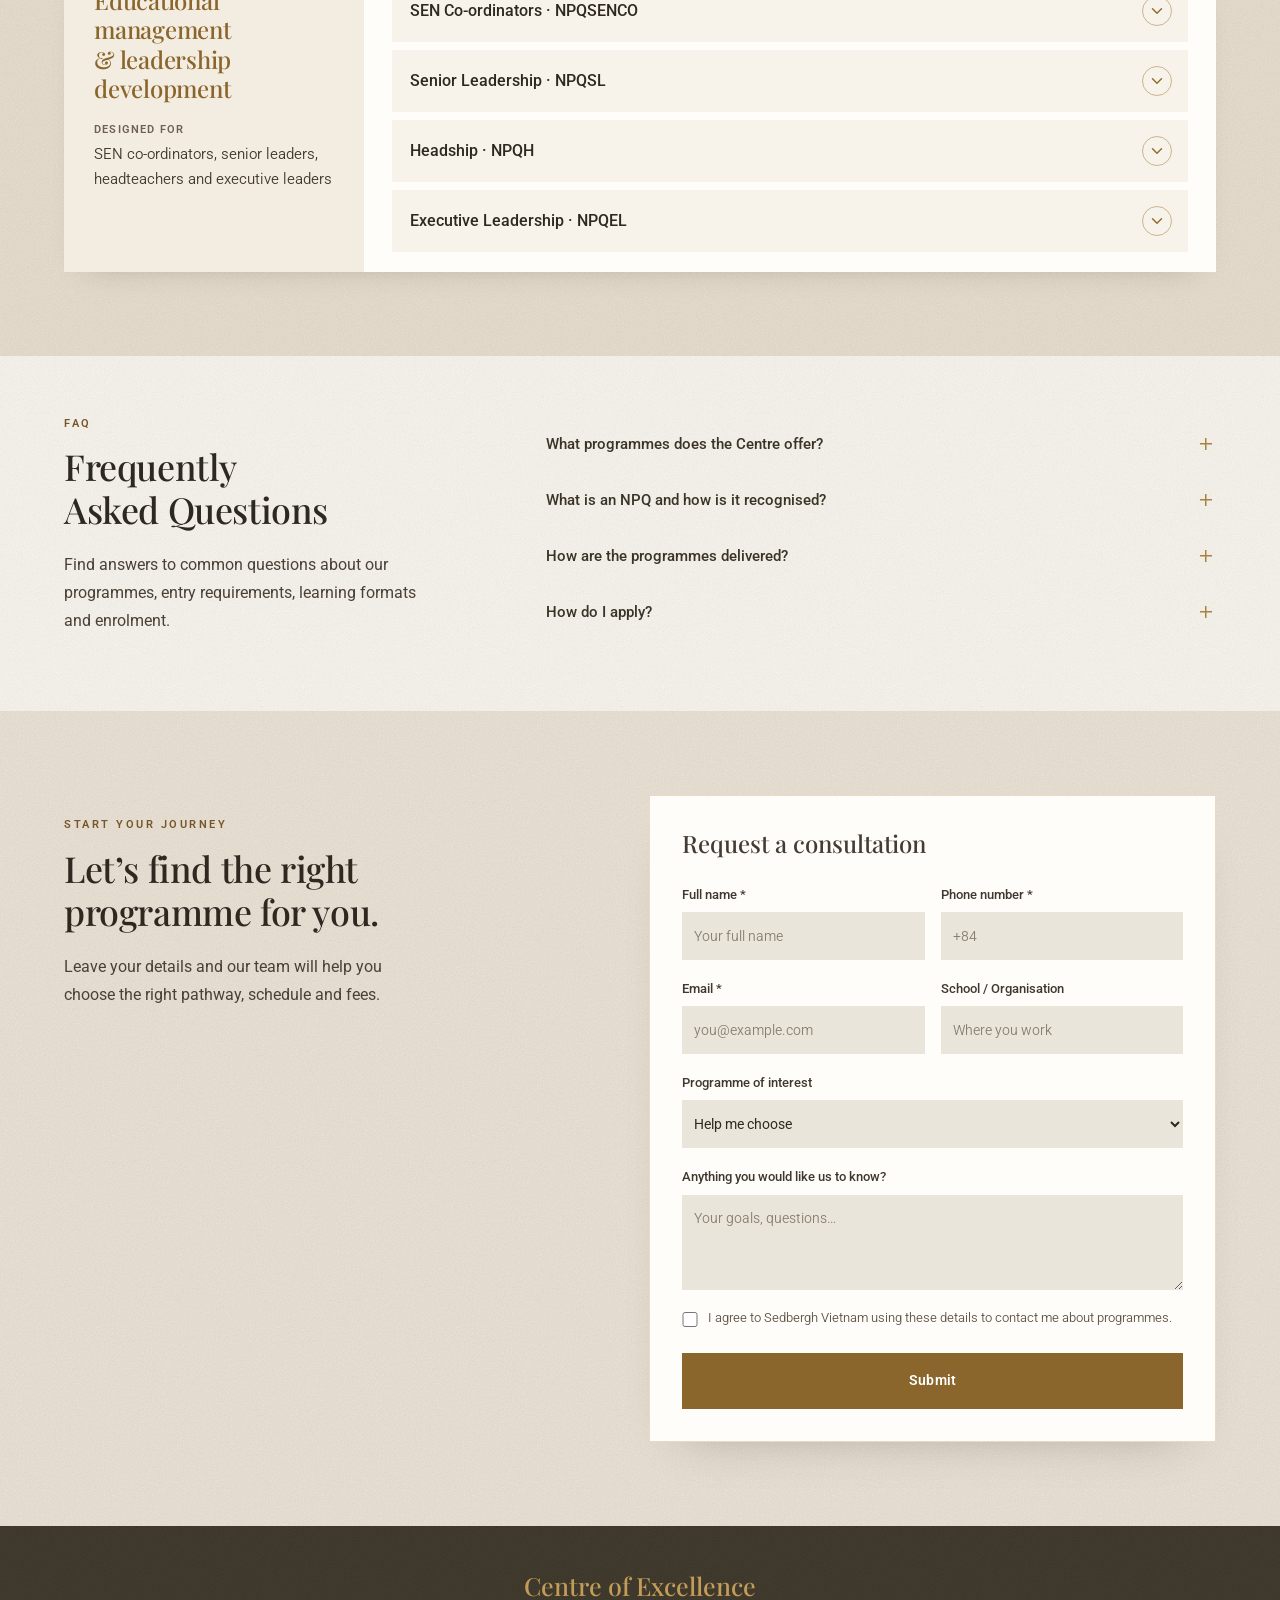
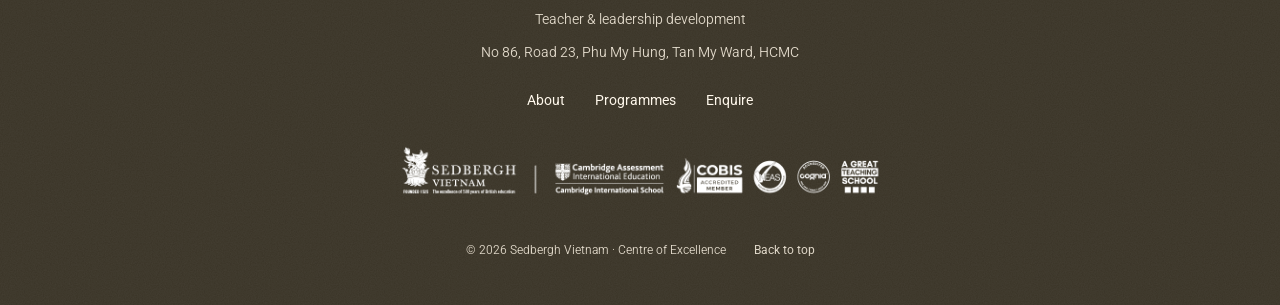
==== commit a995cd35: "Cập nhật website 2026-11-18 17:19:40" ====
--- a/index.html
+++ b/index.html
@@ -1,2 +1,2 @@
-<!DOCTYPE html><html lang="en-GB"><head><meta charSet="utf-8"/><meta name="viewport" content="width=device-width, initial-scale=1"/><link rel="preload" as="image" href="/images/sedbergh-vietnam-white.png"/><link rel="preload" as="image" href="/images/cambridge-pdq-centre-logo.png"/><link rel="preload" as="image" href="/images/bpn-international-white.png"/><link rel="stylesheet" href="/_next/static/chunks/21fo4b1g4pml3.css" data-precedence="next"/><link rel="stylesheet" href="/_next/static/chunks/3yxtfi1wmpbai.css" data-precedence="next"/><link rel="preload" as="script" fetchPriority="low" href="/_next/static/chunks/3l04zcqx63h3y.js"/><script src="/_next/static/chunks/41qfcvra0dvw4.js" async=""></script><script src="/_next/static/chunks/1mh6a-0e61pyc.js" async=""></script><script src="/_next/static/chunks/turbopack-0_i3ve-33z88y.js" async=""></script><script src="/_next/static/chunks/3fntmmi971322.js" async=""></script><script src="/_next/static/chunks/3g1-l_nysp5rc.js" async=""></script><link rel="preload" href="https://fonts.googleapis.com/css2?family=Roboto:ital,wght@0,300..700;1,300..700&amp;family=Playfair+Display:ital,wght@0,400;0,500;0,600;0,700;1,400;1,500;1,600;1,700&amp;display=swap" as="style"/><title>Centre of Excellence | Sedbergh Vietnam</title><meta name="description" content="Professional development for teachers and school leaders through Cambridge PDQ and Best Practice Network NPQs at Sedbergh Vietnam."/><meta property="og:title" content="Centre of Excellence | Sedbergh Vietnam"/><meta property="og:description" content="Professional development for teachers and school leaders through Cambridge PDQ and Best Practice Network NPQs at Sedbergh Vietnam."/><meta property="og:url" content="https://coe-ssv.github.io"/><meta property="og:site_name" content="Sedbergh Vietnam"/><meta property="og:locale" content="en_GB"/><meta property="og:image" content="https://coe-ssv.github.io/og-image.jpg"/><meta property="og:image:width" content="1200"/><meta property="og:image:height" content="630"/><meta property="og:image:alt" content="Centre of Excellence, Sedbergh Vietnam"/><meta property="og:type" content="website"/><meta name="twitter:card" content="summary_large_image"/><meta name="twitter:title" content="Centre of Excellence | Sedbergh Vietnam"/><meta name="twitter:description" content="Professional development for teachers and school leaders through Cambridge PDQ and Best Practice Network NPQs at Sedbergh Vietnam."/><meta name="twitter:image" content="https://coe-ssv.github.io/og-image.jpg"/><link rel="icon" href="/favicon.ico" sizes="16x16 32x32 48x48"/><link rel="icon" href="/icon.png" type="image/png" sizes="512x512"/><link rel="apple-touch-icon" href="/apple-touch-icon.png" sizes="180x180"/><link rel="preconnect" href="https://fonts.googleapis.com"/><link rel="preconnect" href="https://fonts.gstatic.com" crossorigin=""/><link rel="stylesheet" href="https://fonts.googleapis.com/css2?family=Roboto:ital,wght@0,300..700;1,300..700&amp;family=Playfair+Display:ital,wght@0,400;0,500;0,600;0,700;1,400;1,500;1,600;1,700&amp;display=swap"/><script src="/_next/static/chunks/0cz1d0mv5g_q7.js" noModule=""></script></head><body><div hidden=""><!--$--><!--/$--></div><div class="coe-site"><header><a href="#" class="brand" aria-label="Sedbergh Vietnam"><img src="/images/sedbergh-vietnam-white.png" alt="Sedbergh Vietnam — Founded 1525"/></a><nav class=""><a href="#about">About</a><a href="#programmes">Programmes</a><a href="#journey">How you learn</a><a href="#faq">FAQ</a></nav><div class="head-actions"><div class="language" aria-label="Language"><button class="active">EN</button><span>/</span><button class="">VI</button></div><a class="button compact" href="#consultation">Get in touch<!-- --> </a><button class="mobile-menu" aria-label="Menu">Menu</button></div></header><main><section class="campaign-hero" id="about"><div class="campaign-copy"><h1 class="hero-title-vi">Centre of Excellence</h1><p class="hero-hook">International programmes in Cambridge‑standard teaching and educational leadership, with qualifications accredited by England’s Department for Education.</p><p class="hero-tagline">Advance your teaching. Lead with confidence.</p><div class="hero-actions"><a class="button" href="#strands">Explore programmes</a><a class="text-link" href="#consultation">Find your pathway</a></div></div></section><section class="recognition-strip" aria-label="Sedbergh Vietnam credentials"><div class="recognition-label"><p class="eyebrow">RECOGNISED FOUNDATIONS</p><h2>Established credentials.
-Professional commitment.</h2></div><div class="recognition-item"><button type="button" class="recognition-cert" aria-label="Enlarge certificate"><img src="/images/certificate-cambridge-pdc.jpg" alt="Cambridge Certificate of Registration, Sedbergh Vietnam, Registered Centre VN289" width="1000" height="1416" loading="lazy"/></button><span class="recognition-text"><small>Cambridge International Education</small><strong>Professional Development Centre</strong><span class="recognition-meta">Registered Centre VN289 · Issued 09 November 2026</span></span></div><div class="recognition-item"><button type="button" class="recognition-cert" aria-label="Enlarge certificate"><img src="/images/certificate-bpn-adp.jpg" alt="Best Practice Network Accredited Delivery Partner certificate, Sedbergh Vietnam" width="1000" height="1416" loading="lazy"/></button><span class="recognition-text"><small>Best Practice Network</small><strong>Accredited Delivery Partner</strong><span class="recognition-meta">Member of BPN’s international partner network</span></span></div></section><section class="signature-programmes course-first" id="strands"><div class="editorial-heading"><p class="eyebrow">TWO INTERNATIONAL PATHWAYS</p><h2>Choose the right programme for you.</h2></div><div class="signature-grid"><article class="signature cambridge"><div class="signature-top"><img src="/images/cambridge-pdq-centre-logo.png" alt="Cambridge Professional Development Centre"/></div><div class="signature-body"><h3 class="qualification-family">Teaching Development Programme</h3><h4 class="qualification-name">Cambridge International Certificate in Teaching &amp; Learning (5881)</h4><dl class="programme-stats"><div><dt>FHEQ equivalent</dt><dd>Level 4</dd></div><div><dt>months</dt><dd>4</dd></div></dl><div class="npq-audiences"><div><strong>Develop classroom practice with mentor support and portfolio assessment</strong><span>Designed for Vietnamese teachers teaching subjects in English (EMI)</span></div></div><div class="signature-actions"><button class="button">Enquire now</button><button class="text-link">View details</button></div><p class="signature-status">Sedbergh Vietnam · Cambridge Professional Development Centre</p></div></article><article class="signature bpn"><div class="signature-top"><img src="/images/bpn-international-white.png" alt="Best Practice Network International"/></div><div class="signature-body"><h3 class="qualification-family">Educational Leadership Programme</h3><h4 class="qualification-name">National Professional Qualifications (NPQs)</h4><dl class="programme-stats"><div><dt>pathways</dt><dd>7</dd></div><div><dt>months, by programme</dt><dd>12–18</dd></div></dl><div class="npq-audiences"><div><strong>Specialist leadership development</strong><span>Designed for specialist &amp; middle leaders</span></div><div><strong>Educational management &amp; leadership development</strong><span>Designed for SEN co-⁠ordinators, senior leaders, headteachers and executive leaders</span></div></div><div class="signature-actions"><button class="button">Enquire now</button><button class="text-link">Compare 7 pathways</button></div><p class="signature-status">Sedbergh Vietnam · Accredited Delivery Partner</p></div></article></div></section><section class="care-block v-band tone-panel" id="journey"><div class="care-side"><p class="care-eyebrow">HOW YOU LEARN</p><h2>From international programmes to your own practice.</h2><p class="care-lead">At Sedbergh Vietnam, mentoring and learning with colleagues help you bring that knowledge into your classroom and leadership.</p></div><div class="care-principles-wrap"><p class="care-label">Four principles · C.A.R.E.</p><ol class="care-list"><li><span class="care-initial" aria-hidden="true">C</span><div><h3>Collaborative</h3><p>Learn with colleagues and mentors.</p></div></li><li><span class="care-initial" aria-hidden="true">A</span><div><h3>Adaptive</h3><p>Adapt learning to your own context.</p></div></li><li><span class="care-initial" aria-hidden="true">R</span><div><h3>Reflective</h3><p>Reflect on your practice to improve it.</p></div></li><li><span class="care-initial" aria-hidden="true">E</span><div><h3>Evidence-based</h3><p>Use evidence to guide your progress.</p></div></li></ol></div></section><section id="programmes" class="prog-block"><div class="prog-head"><div><p class="prog-eyebrow">OUR PROGRAMMES</p><h2>Your next professional step.</h2></div></div><div class="prog-filters"><button type="button" aria-pressed="true" class="is-active">All programmes</button><button type="button" aria-pressed="false" class="">Teacher development</button><button type="button" aria-pressed="false" class="">Educational leadership</button></div><div class="prog-groups"><div class="prog-group cambridge"><div class="prog-group-intro"><h3 class="prog-group-name">Teaching development</h3><p class="prog-group-aud"><span>Designed for</span>Vietnamese teachers teaching subjects in English (EMI)</p></div><ul class="prog-list"><li class=""><button type="button" class="prog-row" aria-expanded="false" aria-controls="prog-pdq"><span class="prog-title">Cambridge International Certificate in Teaching &amp; Learning (5881)</span><svg class="prog-chevron" viewBox="0 0 24 24" width="20" height="20" aria-hidden="true"><path d="M6 9l6 6 6-6" fill="none" stroke="currentColor" stroke-width="2" stroke-linecap="round" stroke-linejoin="round"></path></svg></button></li></ul></div><div class="prog-group specialist"><div class="prog-group-intro"><h3 class="prog-group-name">Specialist leadership development</h3><p class="prog-group-aud"><span>Designed for</span>Specialist &amp; middle leaders</p></div><ul class="prog-list"><li class=""><button type="button" class="prog-row" aria-expanded="false" aria-controls="prog-npqlt"><span class="prog-title">Leading Teaching · NPQLT</span><svg class="prog-chevron" viewBox="0 0 24 24" width="20" height="20" aria-hidden="true"><path d="M6 9l6 6 6-6" fill="none" stroke="currentColor" stroke-width="2" stroke-linecap="round" stroke-linejoin="round"></path></svg></button></li><li class=""><button type="button" class="prog-row" aria-expanded="false" aria-controls="prog-npqlbc"><span class="prog-title">Leading Behaviour &amp; Culture · NPQLBC</span><svg class="prog-chevron" viewBox="0 0 24 24" width="20" height="20" aria-hidden="true"><path d="M6 9l6 6 6-6" fill="none" stroke="currentColor" stroke-width="2" stroke-linecap="round" stroke-linejoin="round"></path></svg></button></li><li class=""><button type="button" class="prog-row" aria-expanded="false" aria-controls="prog-npqltd"><span class="prog-title">Leading Teacher Development · NPQLTD</span><svg class="prog-chevron" viewBox="0 0 24 24" width="20" height="20" aria-hidden="true"><path d="M6 9l6 6 6-6" fill="none" stroke="currentColor" stroke-width="2" stroke-linecap="round" stroke-linejoin="round"></path></svg></button></li></ul></div><div class="prog-group leadership"><div class="prog-group-intro"><h3 class="prog-group-name">Educational management &amp; leadership development</h3><p class="prog-group-aud"><span>Designed for</span>SEN co-⁠ordinators, senior leaders, headteachers and executive leaders</p></div><ul class="prog-list"><li class=""><button type="button" class="prog-row" aria-expanded="false" aria-controls="prog-npqsenco"><span class="prog-title">SEN Co-ordinators · NPQSENCO</span><svg class="prog-chevron" viewBox="0 0 24 24" width="20" height="20" aria-hidden="true"><path d="M6 9l6 6 6-6" fill="none" stroke="currentColor" stroke-width="2" stroke-linecap="round" stroke-linejoin="round"></path></svg></button></li><li class=""><button type="button" class="prog-row" aria-expanded="false" aria-controls="prog-npqsl"><span class="prog-title">Senior Leadership · NPQSL</span><svg class="prog-chevron" viewBox="0 0 24 24" width="20" height="20" aria-hidden="true"><path d="M6 9l6 6 6-6" fill="none" stroke="currentColor" stroke-width="2" stroke-linecap="round" stroke-linejoin="round"></path></svg></button></li><li class=""><button type="button" class="prog-row" aria-expanded="false" aria-controls="prog-npqh"><span class="prog-title">Headship · NPQH</span><svg class="prog-chevron" viewBox="0 0 24 24" width="20" height="20" aria-hidden="true"><path d="M6 9l6 6 6-6" fill="none" stroke="currentColor" stroke-width="2" stroke-linecap="round" stroke-linejoin="round"></path></svg></button></li><li class=""><button type="button" class="prog-row" aria-expanded="false" aria-controls="prog-npqel"><span class="prog-title">Executive Leadership · NPQEL</span><svg class="prog-chevron" viewBox="0 0 24 24" width="20" height="20" aria-hidden="true"><path d="M6 9l6 6 6-6" fill="none" stroke="currentColor" stroke-width="2" stroke-linecap="round" stroke-linejoin="round"></path></svg></button></li></ul></div></div></section><section id="faq" class="section faq"><div><p class="eyebrow">FAQ</p><h2>Frequently Asked Questions</h2><p>Find answers to common questions about our programmes, entry requirements, learning formats and enrolment.</p></div><div><details><summary>What programmes does the Centre offer?</summary><p>The Centre focuses on two professional development programmes: the Cambridge International Certificate in Teaching &amp; Learning for teachers, and Best Practice Network’s National Professional Qualifications (NPQs) for educational leaders.</p></details><details><summary>What is an NPQ and how is it recognised?</summary><p>An NPQ (National Professional Qualification) is a qualification for developing specialist and leadership skills in education, accredited by England’s Department for Education (DfE). Sedbergh Vietnam is an accredited partner of Best Practice Network (BPN) to deliver these programmes.</p></details><details><summary>How are the programmes delivered?</summary><p>Programmes combine online learning with classroom practice, professional mentoring sessions, workshops and opportunities to share experience with colleagues. Learning focuses on practical application and evidence-based professional growth.</p></details><details><summary>How do I apply?</summary><p>Leave your details through the consultation form. Our team will share programme details, intake dates, fees and how to register. Submitting the form does not confirm enrolment or create any payment obligation.</p></details></div></section><section id="consultation" class="section consultation"><div class="consultation-copy"><p class="eyebrow">START YOUR JOURNEY</p><h2>Let’s find the right programme for you.</h2><p>Leave your details and our team will help you choose the right pathway, schedule and fees.</p></div><div class="form-panel"><form><h3>Request a consultation</h3><div class="form-grid"><label>Full name<!-- --> *<input required="" maxLength="120" placeholder="Your full name" name="name"/></label><label>Phone number<!-- --> *<input type="tel" required="" minLength="6" maxLength="30" placeholder="+84" name="phone"/></label><label>Email *<input required="" type="email" maxLength="200" placeholder="you@example.com" name="email"/></label><label>School / Organisation<input maxLength="200" placeholder="Where you work" name="school"/></label></div><label>Programme of interest<select><option value="" selected="">Help me choose</option><option value="Cambridge International Certificate in Teaching &amp; Learning (5881)">Cambridge International Certificate in Teaching &amp; Learning (5881)</option><option value="Leading Teaching · NPQLT">Leading Teaching · NPQLT</option><option value="Leading Behaviour &amp; Culture · NPQLBC">Leading Behaviour &amp; Culture · NPQLBC</option><option value="Leading Teacher Development · NPQLTD">Leading Teacher Development · NPQLTD</option><option value="SEN Co-ordinators · NPQSENCO">SEN Co-ordinators · NPQSENCO</option><option value="Senior Leadership · NPQSL">Senior Leadership · NPQSL</option><option value="Headship · NPQH">Headship · NPQH</option><option value="Executive Leadership · NPQEL">Executive Leadership · NPQEL</option></select></label><label>Anything you would like us to know?<textarea name="message" maxLength="2000" rows="3" placeholder="Your goals, questions…"></textarea></label><input class="honeypot" tabindex="-1" autoComplete="off" aria-hidden="true" name="website"/><label class="consent"><input type="checkbox" required="" name="consent"/><span>I agree to Sedbergh Vietnam using these details to contact me about programmes.</span></label><button class="button submit">Submit</button></form></div></section></main><footer class="refined-footer"><div class="footer-heading-row"><div><p class="footer-centre-name">Centre of Excellence</p><p class="footer-tagline">Teacher &amp; leadership development</p><address class="footer-address">No 86, Road 23, Phu My Hung, Tan My Ward, HCMC</address></div><div class="footer-side"><div class="footer-navigation" aria-label="Footer navigation"><a href="#about">About</a><a href="#programmes">Programmes</a><a href="#consultation">Enquire</a></div><div class="footer-accreditations"><img src="/images/sedbergh-accreditations-negative.png" alt="Sedbergh Vietnam and its accreditation and partner organisations" width="1046" height="120" loading="lazy"/></div></div></div><div class="footer-meta"><span>© <!-- -->2026<!-- --> Sedbergh Vietnam · Centre of Excellence</span><div><a href="#">Back to top</a></div></div></footer></div><!--$--><!--/$--><script src="/_next/static/chunks/3l04zcqx63h3y.js" id="_R_" async=""></script><script>(self.__next_f=self.__next_f||[]).push([0])</script><script>self.__next_f.push([1,"1:\"$Sreact.fragment\"\n2:I[39756,[\"/_next/static/chunks/3fntmmi971322.js\"],\"default\"]\n3:I[37457,[\"/_next/static/chunks/3fntmmi971322.js\"],\"default\"]\n4:I[47257,[\"/_next/static/chunks/3fntmmi971322.js\"],\"ClientPageRoot\"]\n5:I[31713,[\"/_next/static/chunks/3fntmmi971322.js\",\"/_next/static/chunks/3g1-l_nysp5rc.js\"],\"default\"]\n8:I[97367,[\"/_next/static/chunks/3fntmmi971322.js\"],\"OutletBoundary\"]\n9:\"$Sreact.suspense\"\nb:I[97367,[\"/_next/static/chunks/3fntmmi971322.js\"],\"ViewportBoundary\"]\nd:I[97367,[\"/_next/static/chunks/3fntmmi971322.js\"],\"MetadataBoundary\"]\nf:I[68027,[\"/_next/static/chunks/3fntmmi971322.js\"],\"default\",1]\n:HL[\"/_next/static/chunks/21fo4b1g4pml3.css\",\"style\"]\n:HL[\"/_next/static/chunks/3yxtfi1wmpbai.css\",\"style\"]\n:HL[\"https://fonts.googleapis.com/css2?family=Roboto:ital,wght@0,300..700;1,300..700\u0026family=Playfair+Display:ital,wght@0,400;0,500;0,600;0,700;1,400;1,500;1,600;1,700\u0026display=swap\",\"style\"]\n0:{\"P\":null,\"c\":[\"\",\"\"],\"q\":\"\",\"i\":false,\"f\":[[[\"\",{\"children\":[\"__PAGE__\",{},\"$undefined\",\"$undefined\",4608]},\"$undefined\",\"$undefined\",4624],[[\"$\",\"$1\",\"c\",{\"children\":[[[\"$\",\"link\",\"0\",{\"rel\":\"stylesheet\",\"href\":\"/_next/static/chunks/21fo4b1g4pml3.css\",\"precedence\":\"next\",\"crossOrigin\":\"$undefined\",\"nonce\":\"$undefined\"}],[\"$\",\"script\",\"script-0\",{\"src\":\"/_next/static/chunks/3fntmmi971322.js\",\"async\":true,\"nonce\":\"$undefined\"}]],[\"$\",\"html\",null,{\"lang\":\"en-GB\",\"children\":[[\"$\",\"head\",null,{\"children\":[[\"$\",\"link\",null,{\"rel\":\"preconnect\",\"href\":\"https://fonts.googleapis.com\"}],[\"$\",\"link\",null,{\"rel\":\"preconnect\",\"href\":\"https://fonts.gstatic.com\",\"crossOrigin\":\"\"}],[\"$\",\"link\",null,{\"rel\":\"stylesheet\",\"href\":\"https://fonts.googleapis.com/css2?family=Roboto:ital,wght@0,300..700;1,300..700\u0026family=Playfair+Display:ital,wght@0,400;0,500;0,600;0,700;1,400;1,500;1,600;1,700\u0026display=swap\"}]]}],[\"$\",\"body\",null,{\"children\":[\"$\",\"$L2\",null,{\"parallelRouterKey\":\"children\",\"error\":\"$undefined\",\"errorStyles\":\"$undefined\",\"errorScripts\":\"$undefined\",\"template\":[\"$\",\"$L3\",null,{}],\"templateStyles\":\"$undefined\",\"templateScripts\":\"$undefined\",\"notFound\":[[[\"$\",\"title\",null,{\"children\":\"404: This page could not be found.\"}],[\"$\",\"div\",null,{\"style\":{\"fontFamily\":\"system-ui,\\\"Segoe UI\\\",Roboto,Helvetica,Arial,sans-serif,\\\"Apple Color Emoji\\\",\\\"Segoe UI Emoji\\\"\",\"height\":\"100vh\",\"textAlign\":\"center\",\"display\":\"flex\",\"flexDirection\":\"column\",\"alignItems\":\"center\",\"justifyContent\":\"center\"},\"children\":[\"$\",\"div\",null,{\"children\":[[\"$\",\"style\",null,{\"dangerouslySetInnerHTML\":{\"__html\":\"body{color:#000;background:#fff;margin:0}.next-error-h1{border-right:1px solid rgba(0,0,0,.3)}@media (prefers-color-scheme:dark){body{color:#fff;background:#000}.next-error-h1{border-right:1px solid rgba(255,255,255,.3)}}\"}}],[\"$\",\"h1\",null,{\"className\":\"next-error-h1\",\"style\":{\"display\":\"inline-block\",\"margin\":\"0 20px 0 0\",\"padding\":\"0 23px 0 0\",\"fontSize\":24,\"fontWeight\":500,\"verticalAlign\":\"top\",\"lineHeight\":\"49px\"},\"children\":404}],[\"$\",\"div\",null,{\"style\":{\"display\":\"inline-block\"},\"children\":[\"$\",\"h2\",null,{\"style\":{\"fontSize\":14,\"fontWeight\":400,\"lineHeight\":\"49px\",\"margin\":0},\"children\":\"This page could not be found.\"}]}]]}]}]],[]],\"forbidden\":\"$undefined\",\"unauthorized\":\"$undefined\"}]}]]}]]}],{\"children\":[[\"$\",\"$1\",\"c\",{\"children\":[[\"$\",\"$L4\",null,{\"Component\":\"$5\",\"serverProvidedParams\":{\"searchParams\":{},\"params\":{},\"promises\":[\"$@6\",\"$@7\"]}}],[[\"$\",\"link\",\"0\",{\"rel\":\"stylesheet\",\"href\":\"/_next/static/chunks/3yxtfi1wmpbai.css\",\"precedence\":\"next\",\"crossOrigin\":\"$undefined\",\"nonce\":\"$undefined\"}],[\"$\",\"script\",\"script-0\",{\"src\":\"/_next/static/chunks/3g1-l_nysp5rc.js\",\"async\":true,\"nonce\":\"$undefined\"}]],[\"$\",\"$L8\",null,{\"children\":[\"$\",\"$9\",null,{\"name\":\"Next.MetadataOutlet\",\"children\":\"$@a\"}]}]]}],{},null,false,null]},null,false,null],[\"$\",\"$1\",\"h\",{\"children\":[null,[\"$\",\"$Lb\",null,{\"children\":\"$Lc\"}],[\"$\",\"div\",null,{\"hidden\":true,\"children\":[\"$\",\"$Ld\",null,{\"children\":[\"$\",\"$9\",null,{\"name\":\"Next.Metadata\",\"children\":\"$Le\"}]}]}],null]}],false]],\"m\":\"$undefined\",\"G\":[\"$f\",[[\"$\",\"link\",\"0\",{\"rel\":\"stylesheet\",\"href\":\"/_next/static/chunks/21fo4b1g4pml3.css\",\"precedence\":\"next\",\"crossOrigin\":\"$undefined\",\"nonce\":\"$undefined\"}]]],\"S\":true,\"h\":null,\"r\":\"$undefined\",\"s\":\"$undefined\",\"a\":\"$undefined\",\"l\":\"$undefined\",\"p\":\"$undefined\",\"d\":\"$undefined\",\"b\":\"8B2Uu0H8deFaQFjmmO__n\"}\n6:{}\n7:\"$0:f:0:1:1:children:0:props:children:0:props:serverProvidedParams:params\"\nc:[[\"$\",\"meta\",\"0\",{\"charSet\":\"utf-8\"}],[\"$\",\"meta\",\"1\",{\"name\":\"viewport\",\"content\":\"width=device-width, initial-scale=1\"}]]\n10:I[27201,[\"/_next/static/chunks/3fntmmi971322.js\"],\"IconMark\"]\na:null\ne:[[\"$\",\"title\",\"0\",{\"children\":\"Centre of Excellence | Sedbergh Vietnam\"}],[\"$\",\"meta\",\"1\",{\"name\":\"description\",\"content\":\"Professional development for teachers and school leaders through Cambridge PDQ and Best Practice Network NPQs at Sedbergh Vietnam.\"}],[\"$\",\"meta\",\"2\",{\"property\":\"og:title\",\"content\":\"Centre of Excellence | Sedbergh Vietnam\"}],[\"$\",\"meta\",\"3\",{\"property\":\"og:description\",\"content\":\"Professional development for teachers and school leaders through Cambridge PDQ and Best Practice Network NPQs at Sedbergh Vietnam.\"}],[\"$\",\"meta\",\"4\",{\"property\":\"og:url\",\"content\":\"https://coe-ssv.github.io\"}],[\"$\",\"meta\",\"5\",{\"property\":\"og:site_name\",\"content\":\"Sedbergh Vietnam\"}],[\"$\",\"meta\",\"6\",{\"property\":\"og:locale\",\"content\":\"en_GB\"}],[\"$\",\"meta\",\"7\",{\"property\":\"og:image\",\"content\":\"https://coe-ssv.github.io/og-image.jpg\"}],[\"$\",\"meta\",\"8\",{\"property\":\"og:image:width\",\"content\":\"1200\"}],[\"$\",\"meta\",\"9\",{\"property\":\"og:image:height\",\"content\":\"630\"}],[\"$\",\"meta\",\"10\",{\"property\":\"og:image:alt\",\"content\":\"Centre of Excellence, Sedbergh Vietnam\"}],[\"$\",\"meta\",\"11\",{\"property\":\"og:type\",\"content\":\"website\"}],[\"$\",\"meta\",\"12\",{\"name\":\"twitter:card\",\"content\":\"summary_large_image\"}],[\"$\",\"meta\",\"13\",{\"name\":\"twitter:title\",\"content\":\"Centre of Excellence | Sedbergh Vietnam\"}],[\"$\",\"meta\",\"14\",{\"name\":\"twitter:description\",\"content\":\"Professional development for teachers and school leaders through Cambridge PDQ and Best Practice Network NPQs at Sedbergh Vietnam.\"}],[\"$\",\"meta\",\"15\",{\"name\":\"twitter:image\",\"content\":\"https://coe-ssv.github.io/og-image.jpg\"}],[\"$\",\"link\",\"16\",{\"rel\":\"icon\",\"href\":\"/favicon.ico\",\"sizes\":\"16x16 32x32 48x48\"}],[\"$\",\"link\",\"17\",{\"rel\":\"icon\",\"href\":\"/icon.png\",\"type\":\"image/png\",\"sizes\":\"512x512\"}],[\"$\",\"link\",\"18\",{\"rel\":\"apple-touch-icon\",\"href\":\"/apple-touch-icon.png\",\"sizes\":\"180x180\"}],[\"$\",\"$L10\",\"19\",{}]]\n"])</script></body></html>+<!DOCTYPE html><html lang="en-GB"><head><meta charSet="utf-8"/><meta name="viewport" content="width=device-width, initial-scale=1"/><link rel="preload" as="image" href="/images/sedbergh-vietnam-white.png"/><link rel="preload" as="image" href="/images/cambridge-pdq-centre-logo.png"/><link rel="preload" as="image" href="/images/bpn-international-white.png"/><link rel="stylesheet" href="/_next/static/chunks/21fo4b1g4pml3.css" data-precedence="next"/><link rel="stylesheet" href="/_next/static/chunks/3yxtfi1wmpbai.css" data-precedence="next"/><link rel="preload" as="script" fetchPriority="low" href="/_next/static/chunks/3l04zcqx63h3y.js"/><script src="/_next/static/chunks/41qfcvra0dvw4.js" async=""></script><script src="/_next/static/chunks/1mh6a-0e61pyc.js" async=""></script><script src="/_next/static/chunks/turbopack-0_i3ve-33z88y.js" async=""></script><script src="/_next/static/chunks/3fntmmi971322.js" async=""></script><script src="/_next/static/chunks/44w42m8d92lix.js" async=""></script><link rel="preload" href="https://fonts.googleapis.com/css2?family=Roboto:ital,wght@0,300..700;1,300..700&amp;family=Playfair+Display:ital,wght@0,400;0,500;0,600;0,700;1,400;1,500;1,600;1,700&amp;display=swap" as="style"/><title>Centre of Excellence | Sedbergh Vietnam</title><meta name="description" content="Professional development for teachers and school leaders through Cambridge PDQ and Best Practice Network NPQs at Sedbergh Vietnam."/><meta property="og:title" content="Centre of Excellence | Sedbergh Vietnam"/><meta property="og:description" content="Professional development for teachers and school leaders through Cambridge PDQ and Best Practice Network NPQs at Sedbergh Vietnam."/><meta property="og:url" content="https://coe.sedbergh.edu.vn"/><meta property="og:site_name" content="Sedbergh Vietnam"/><meta property="og:locale" content="en_GB"/><meta property="og:image" content="https://coe.sedbergh.edu.vn/og-image.jpg"/><meta property="og:image:width" content="1200"/><meta property="og:image:height" content="630"/><meta property="og:image:alt" content="Centre of Excellence, Sedbergh Vietnam"/><meta property="og:type" content="website"/><meta name="twitter:card" content="summary_large_image"/><meta name="twitter:title" content="Centre of Excellence | Sedbergh Vietnam"/><meta name="twitter:description" content="Professional development for teachers and school leaders through Cambridge PDQ and Best Practice Network NPQs at Sedbergh Vietnam."/><meta name="twitter:image" content="https://coe.sedbergh.edu.vn/og-image.jpg"/><link rel="icon" href="/favicon.ico" sizes="16x16 32x32 48x48"/><link rel="icon" href="/icon.png" type="image/png" sizes="512x512"/><link rel="apple-touch-icon" href="/apple-touch-icon.png" sizes="180x180"/><link rel="preconnect" href="https://fonts.googleapis.com"/><link rel="preconnect" href="https://fonts.gstatic.com" crossorigin=""/><link rel="stylesheet" href="https://fonts.googleapis.com/css2?family=Roboto:ital,wght@0,300..700;1,300..700&amp;family=Playfair+Display:ital,wght@0,400;0,500;0,600;0,700;1,400;1,500;1,600;1,700&amp;display=swap"/><script src="/_next/static/chunks/0cz1d0mv5g_q7.js" noModule=""></script></head><body><div hidden=""><!--$--><!--/$--></div><div class="coe-site"><header><a href="#" class="brand" aria-label="Sedbergh Vietnam"><img src="/images/sedbergh-vietnam-white.png" alt="Sedbergh Vietnam — Founded 1525"/></a><nav class=""><a href="#about">About</a><a href="#programmes">Programmes</a><a href="#journey">How you learn</a><a href="#faq">FAQ</a></nav><div class="head-actions"><div class="language" aria-label="Language"><button class="active">EN</button><span>/</span><button class="">VI</button></div><a class="button compact" href="#consultation">Get in touch<!-- --> </a><button class="mobile-menu" aria-label="Menu">Menu</button></div></header><main><section class="campaign-hero" id="about"><div class="campaign-copy"><h1 class="hero-title-vi">Centre of Excellence</h1><p class="hero-hook">International programmes in Cambridge‑standard teaching and educational leadership, with qualifications accredited by England’s Department for Education.</p><p class="hero-tagline">Advance your teaching. Lead with confidence.</p><div class="hero-actions"><a class="button" href="#strands">Explore programmes</a><a class="text-link" href="#consultation">Find your pathway</a></div></div></section><section class="recognition-strip" aria-label="Sedbergh Vietnam credentials"><div class="recognition-label"><p class="eyebrow">RECOGNISED FOUNDATIONS</p><h2>Established credentials.
+Professional commitment.</h2></div><div class="recognition-item"><button type="button" class="recognition-cert" aria-label="Enlarge certificate"><img src="/images/certificate-cambridge-pdc.jpg" alt="Cambridge Certificate of Registration, Sedbergh Vietnam, Registered Centre VN289" width="1000" height="1416" loading="lazy"/></button><span class="recognition-text"><small>Cambridge International Education</small><strong>Professional Development Centre</strong><span class="recognition-meta">Registered Centre VN289 · Issued 09 November 2026</span></span></div><div class="recognition-item"><button type="button" class="recognition-cert" aria-label="Enlarge certificate"><img src="/images/certificate-bpn-adp.jpg" alt="Best Practice Network Accredited Delivery Partner certificate, Sedbergh Vietnam" width="1000" height="1416" loading="lazy"/></button><span class="recognition-text"><small>Best Practice Network</small><strong>Accredited Delivery Partner</strong><span class="recognition-meta">Member of BPN’s international partner network</span></span></div></section><section class="signature-programmes course-first" id="strands"><div class="editorial-heading"><p class="eyebrow">TWO INTERNATIONAL PATHWAYS</p><h2>Choose the right programme for you.</h2></div><div class="signature-grid"><article class="signature cambridge"><div class="signature-top"><img src="/images/cambridge-pdq-centre-logo.png" alt="Cambridge Professional Development Centre"/></div><div class="signature-body"><h3 class="qualification-family">Teaching Development Programme</h3><h4 class="qualification-name">Cambridge International Certificate in Teaching &amp; Learning (5881)</h4><dl class="programme-stats"><div><dt>FHEQ equivalent</dt><dd>Level 4</dd></div><div><dt>months</dt><dd>4</dd></div></dl><div class="npq-audiences"><div><strong>Develop classroom practice with mentor support and portfolio assessment</strong><span>Designed for Vietnamese teachers teaching subjects in English (EMI)</span></div></div><div class="signature-actions"><button class="button">Enquire now</button><button class="text-link">View details</button></div><p class="signature-status">Sedbergh Vietnam · Cambridge Professional Development Centre</p></div></article><article class="signature bpn"><div class="signature-top"><img src="/images/bpn-international-white.png" alt="Best Practice Network International"/></div><div class="signature-body"><h3 class="qualification-family">Educational Leadership Programme</h3><h4 class="qualification-name">National Professional Qualifications (NPQs)</h4><dl class="programme-stats"><div><dt>pathways</dt><dd>7</dd></div><div><dt>months, by programme</dt><dd>12–18</dd></div></dl><div class="npq-audiences"><div><strong>Specialist leadership development</strong><span>Designed for specialist &amp; middle leaders</span></div><div><strong>Educational management &amp; leadership development</strong><span>Designed for SEN co-⁠ordinators, senior leaders, headteachers and executive leaders</span></div></div><div class="signature-actions"><button class="button">Enquire now</button><button class="text-link">View details</button></div><p class="signature-status">Sedbergh Vietnam · Accredited Delivery Partner</p></div></article></div></section><section class="care-block v-band tone-panel" id="journey"><div class="care-side"><p class="care-eyebrow">HOW YOU LEARN</p><h2>From international programmes to your own practice.</h2><p class="care-lead">At Sedbergh Vietnam, mentoring and learning with colleagues help you bring that knowledge into your classroom and leadership.</p></div><div class="care-principles-wrap"><p class="care-label">Four principles · C.A.R.E.</p><ol class="care-list"><li><span class="care-initial" aria-hidden="true">C</span><div><h3>Collaborative</h3><p>Learn with colleagues and mentors.</p></div></li><li><span class="care-initial" aria-hidden="true">A</span><div><h3>Adaptive</h3><p>Adapt learning to your own context.</p></div></li><li><span class="care-initial" aria-hidden="true">R</span><div><h3>Reflective</h3><p>Reflect on your practice to improve it.</p></div></li><li><span class="care-initial" aria-hidden="true">E</span><div><h3>Evidence-based</h3><p>Use evidence to guide your progress.</p></div></li></ol></div></section><section id="programmes" class="prog-block"><div class="prog-head"><div><p class="prog-eyebrow">OUR PROGRAMMES</p><h2>Your next professional step.</h2></div></div><div class="prog-filters"><button type="button" aria-pressed="true" class="is-active">All programmes</button><button type="button" aria-pressed="false" class="">Teacher development</button><button type="button" aria-pressed="false" class="">Educational leadership</button></div><div class="prog-groups"><div class="prog-group cambridge"><div class="prog-group-intro"><h3 class="prog-group-name">Teaching development</h3><p class="prog-group-aud"><span>Designed for</span>Vietnamese teachers teaching subjects in English (EMI)</p></div><ul class="prog-list"><li class=""><button type="button" class="prog-row" aria-expanded="false" aria-controls="prog-pdq"><span class="prog-title">Cambridge International Certificate in Teaching &amp; Learning (5881)</span><svg class="prog-chevron" viewBox="0 0 24 24" width="20" height="20" aria-hidden="true"><path d="M6 9l6 6 6-6" fill="none" stroke="currentColor" stroke-width="2" stroke-linecap="round" stroke-linejoin="round"></path></svg></button></li></ul></div><div class="prog-group specialist"><div class="prog-group-intro"><h3 class="prog-group-name">Specialist leadership development</h3><p class="prog-group-aud"><span>Designed for</span>Specialist &amp; middle leaders</p></div><ul class="prog-list"><li class=""><button type="button" class="prog-row" aria-expanded="false" aria-controls="prog-npqlt"><span class="prog-title">Leading Teaching · NPQLT</span><svg class="prog-chevron" viewBox="0 0 24 24" width="20" height="20" aria-hidden="true"><path d="M6 9l6 6 6-6" fill="none" stroke="currentColor" stroke-width="2" stroke-linecap="round" stroke-linejoin="round"></path></svg></button></li><li class=""><button type="button" class="prog-row" aria-expanded="false" aria-controls="prog-npqlbc"><span class="prog-title">Leading Behaviour &amp; Culture · NPQLBC</span><svg class="prog-chevron" viewBox="0 0 24 24" width="20" height="20" aria-hidden="true"><path d="M6 9l6 6 6-6" fill="none" stroke="currentColor" stroke-width="2" stroke-linecap="round" stroke-linejoin="round"></path></svg></button></li><li class=""><button type="button" class="prog-row" aria-expanded="false" aria-controls="prog-npqltd"><span class="prog-title">Leading Teacher Development · NPQLTD</span><svg class="prog-chevron" viewBox="0 0 24 24" width="20" height="20" aria-hidden="true"><path d="M6 9l6 6 6-6" fill="none" stroke="currentColor" stroke-width="2" stroke-linecap="round" stroke-linejoin="round"></path></svg></button></li></ul></div><div class="prog-group leadership"><div class="prog-group-intro"><h3 class="prog-group-name">Educational management &amp; leadership development</h3><p class="prog-group-aud"><span>Designed for</span>SEN co-⁠ordinators, senior leaders, headteachers and executive leaders</p></div><ul class="prog-list"><li class=""><button type="button" class="prog-row" aria-expanded="false" aria-controls="prog-npqsenco"><span class="prog-title">SEN Co-ordinators · NPQSENCO</span><svg class="prog-chevron" viewBox="0 0 24 24" width="20" height="20" aria-hidden="true"><path d="M6 9l6 6 6-6" fill="none" stroke="currentColor" stroke-width="2" stroke-linecap="round" stroke-linejoin="round"></path></svg></button></li><li class=""><button type="button" class="prog-row" aria-expanded="false" aria-controls="prog-npqsl"><span class="prog-title">Senior Leadership · NPQSL</span><svg class="prog-chevron" viewBox="0 0 24 24" width="20" height="20" aria-hidden="true"><path d="M6 9l6 6 6-6" fill="none" stroke="currentColor" stroke-width="2" stroke-linecap="round" stroke-linejoin="round"></path></svg></button></li><li class=""><button type="button" class="prog-row" aria-expanded="false" aria-controls="prog-npqh"><span class="prog-title">Headship · NPQH</span><svg class="prog-chevron" viewBox="0 0 24 24" width="20" height="20" aria-hidden="true"><path d="M6 9l6 6 6-6" fill="none" stroke="currentColor" stroke-width="2" stroke-linecap="round" stroke-linejoin="round"></path></svg></button></li><li class=""><button type="button" class="prog-row" aria-expanded="false" aria-controls="prog-npqel"><span class="prog-title">Executive Leadership · NPQEL</span><svg class="prog-chevron" viewBox="0 0 24 24" width="20" height="20" aria-hidden="true"><path d="M6 9l6 6 6-6" fill="none" stroke="currentColor" stroke-width="2" stroke-linecap="round" stroke-linejoin="round"></path></svg></button></li></ul></div></div></section><section id="faq" class="section faq"><div><p class="eyebrow">FAQ</p><h2>Frequently Asked Questions</h2><p>Find answers to common questions about our programmes, entry requirements, learning formats and enrolment.</p></div><div><details><summary>What programmes does the Centre offer?</summary><p>The Centre focuses on two professional development programmes: the Cambridge International Certificate in Teaching &amp; Learning for teachers, and Best Practice Network’s National Professional Qualifications (NPQs) for educational leaders.</p></details><details><summary>What is an NPQ and how is it recognised?</summary><p>An NPQ (National Professional Qualification) is a qualification for developing specialist and leadership skills in education, accredited by England’s Department for Education (DfE). Sedbergh Vietnam is an accredited partner of Best Practice Network (BPN) to deliver these programmes.</p></details><details><summary>How are the programmes delivered?</summary><p>Programmes combine online learning with classroom practice, professional mentoring sessions, workshops and opportunities to share experience with colleagues. Learning focuses on practical application and evidence-based professional growth.</p></details><details><summary>How do I apply?</summary><p>Leave your details through the consultation form. Our team will share programme details, intake dates, fees and how to register. Submitting the form does not confirm enrolment or create any payment obligation.</p></details></div></section><section id="consultation" class="section consultation"><div class="consultation-copy"><p class="eyebrow">START YOUR JOURNEY</p><h2>Let’s find the right programme for you.</h2><p>Leave your details and our team will help you choose the right pathway, schedule and fees.</p></div><div class="form-panel"><form><h3>Request a consultation</h3><div class="form-grid"><label>Full name<!-- --> *<input required="" maxLength="120" placeholder="Your full name" name="name"/></label><label>Phone number<!-- --> *<input type="tel" required="" minLength="6" maxLength="30" placeholder="+84" name="phone"/></label><label>Email *<input required="" type="email" maxLength="200" placeholder="you@example.com" name="email"/></label><label>School / Organisation<input maxLength="200" placeholder="Where you work" name="school"/></label></div><label>Programme of interest<select><option value="" selected="">Help me choose</option><option value="Cambridge International Certificate in Teaching &amp; Learning (5881)">Cambridge International Certificate in Teaching &amp; Learning (5881)</option><option value="Leading Teaching · NPQLT">Leading Teaching · NPQLT</option><option value="Leading Behaviour &amp; Culture · NPQLBC">Leading Behaviour &amp; Culture · NPQLBC</option><option value="Leading Teacher Development · NPQLTD">Leading Teacher Development · NPQLTD</option><option value="SEN Co-ordinators · NPQSENCO">SEN Co-ordinators · NPQSENCO</option><option value="Senior Leadership · NPQSL">Senior Leadership · NPQSL</option><option value="Headship · NPQH">Headship · NPQH</option><option value="Executive Leadership · NPQEL">Executive Leadership · NPQEL</option></select></label><label>Anything you would like us to know?<textarea name="message" maxLength="2000" rows="3" placeholder="Your goals, questions…"></textarea></label><input class="honeypot" tabindex="-1" autoComplete="off" aria-hidden="true" name="website"/><label class="consent"><input type="checkbox" required="" name="consent"/><span>I agree to Sedbergh Vietnam using these details to contact me about programmes.</span></label><button class="button submit">Submit</button></form></div></section></main><footer class="refined-footer"><div class="footer-heading-row"><div><p class="footer-centre-name">Centre of Excellence</p><p class="footer-tagline">Teacher &amp; leadership development</p><address class="footer-address">No 86, Road 23, Phu My Hung, Tan My Ward, HCMC</address></div><div class="footer-side"><div class="footer-navigation" aria-label="Footer navigation"><a href="#about">About</a><a href="#programmes">Programmes</a><a href="#consultation">Enquire</a></div><div class="footer-accreditations"><img src="/images/sedbergh-accreditations-negative.png" alt="Sedbergh Vietnam and its accreditation and partner organisations" width="1046" height="120" loading="lazy"/></div></div></div><div class="footer-meta"><span>© <!-- -->2026<!-- --> Sedbergh Vietnam · Centre of Excellence</span><div><a href="#">Back to top</a></div></div></footer></div><!--$--><!--/$--><script src="/_next/static/chunks/3l04zcqx63h3y.js" id="_R_" async=""></script><script>(self.__next_f=self.__next_f||[]).push([0])</script><script>self.__next_f.push([1,"1:\"$Sreact.fragment\"\n2:I[39756,[\"/_next/static/chunks/3fntmmi971322.js\"],\"default\"]\n3:I[37457,[\"/_next/static/chunks/3fntmmi971322.js\"],\"default\"]\n4:I[47257,[\"/_next/static/chunks/3fntmmi971322.js\"],\"ClientPageRoot\"]\n5:I[31713,[\"/_next/static/chunks/3fntmmi971322.js\",\"/_next/static/chunks/44w42m8d92lix.js\"],\"default\"]\n8:I[97367,[\"/_next/static/chunks/3fntmmi971322.js\"],\"OutletBoundary\"]\n9:\"$Sreact.suspense\"\nb:I[97367,[\"/_next/static/chunks/3fntmmi971322.js\"],\"ViewportBoundary\"]\nd:I[97367,[\"/_next/static/chunks/3fntmmi971322.js\"],\"MetadataBoundary\"]\nf:I[68027,[\"/_next/static/chunks/3fntmmi971322.js\"],\"default\",1]\n:HL[\"/_next/static/chunks/21fo4b1g4pml3.css\",\"style\"]\n:HL[\"/_next/static/chunks/3yxtfi1wmpbai.css\",\"style\"]\n:HL[\"https://fonts.googleapis.com/css2?family=Roboto:ital,wght@0,300..700;1,300..700\u0026family=Playfair+Display:ital,wght@0,400;0,500;0,600;0,700;1,400;1,500;1,600;1,700\u0026display=swap\",\"style\"]\n0:{\"P\":null,\"c\":[\"\",\"\"],\"q\":\"\",\"i\":false,\"f\":[[[\"\",{\"children\":[\"__PAGE__\",{},\"$undefined\",\"$undefined\",4608]},\"$undefined\",\"$undefined\",4624],[[\"$\",\"$1\",\"c\",{\"children\":[[[\"$\",\"link\",\"0\",{\"rel\":\"stylesheet\",\"href\":\"/_next/static/chunks/21fo4b1g4pml3.css\",\"precedence\":\"next\",\"crossOrigin\":\"$undefined\",\"nonce\":\"$undefined\"}],[\"$\",\"script\",\"script-0\",{\"src\":\"/_next/static/chunks/3fntmmi971322.js\",\"async\":true,\"nonce\":\"$undefined\"}]],[\"$\",\"html\",null,{\"lang\":\"en-GB\",\"children\":[[\"$\",\"head\",null,{\"children\":[[\"$\",\"link\",null,{\"rel\":\"preconnect\",\"href\":\"https://fonts.googleapis.com\"}],[\"$\",\"link\",null,{\"rel\":\"preconnect\",\"href\":\"https://fonts.gstatic.com\",\"crossOrigin\":\"\"}],[\"$\",\"link\",null,{\"rel\":\"stylesheet\",\"href\":\"https://fonts.googleapis.com/css2?family=Roboto:ital,wght@0,300..700;1,300..700\u0026family=Playfair+Display:ital,wght@0,400;0,500;0,600;0,700;1,400;1,500;1,600;1,700\u0026display=swap\"}]]}],[\"$\",\"body\",null,{\"children\":[\"$\",\"$L2\",null,{\"parallelRouterKey\":\"children\",\"error\":\"$undefined\",\"errorStyles\":\"$undefined\",\"errorScripts\":\"$undefined\",\"template\":[\"$\",\"$L3\",null,{}],\"templateStyles\":\"$undefined\",\"templateScripts\":\"$undefined\",\"notFound\":[[[\"$\",\"title\",null,{\"children\":\"404: This page could not be found.\"}],[\"$\",\"div\",null,{\"style\":{\"fontFamily\":\"system-ui,\\\"Segoe UI\\\",Roboto,Helvetica,Arial,sans-serif,\\\"Apple Color Emoji\\\",\\\"Segoe UI Emoji\\\"\",\"height\":\"100vh\",\"textAlign\":\"center\",\"display\":\"flex\",\"flexDirection\":\"column\",\"alignItems\":\"center\",\"justifyContent\":\"center\"},\"children\":[\"$\",\"div\",null,{\"children\":[[\"$\",\"style\",null,{\"dangerouslySetInnerHTML\":{\"__html\":\"body{color:#000;background:#fff;margin:0}.next-error-h1{border-right:1px solid rgba(0,0,0,.3)}@media (prefers-color-scheme:dark){body{color:#fff;background:#000}.next-error-h1{border-right:1px solid rgba(255,255,255,.3)}}\"}}],[\"$\",\"h1\",null,{\"className\":\"next-error-h1\",\"style\":{\"display\":\"inline-block\",\"margin\":\"0 20px 0 0\",\"padding\":\"0 23px 0 0\",\"fontSize\":24,\"fontWeight\":500,\"verticalAlign\":\"top\",\"lineHeight\":\"49px\"},\"children\":404}],[\"$\",\"div\",null,{\"style\":{\"display\":\"inline-block\"},\"children\":[\"$\",\"h2\",null,{\"style\":{\"fontSize\":14,\"fontWeight\":400,\"lineHeight\":\"49px\",\"margin\":0},\"children\":\"This page could not be found.\"}]}]]}]}]],[]],\"forbidden\":\"$undefined\",\"unauthorized\":\"$undefined\"}]}]]}]]}],{\"children\":[[\"$\",\"$1\",\"c\",{\"children\":[[\"$\",\"$L4\",null,{\"Component\":\"$5\",\"serverProvidedParams\":{\"searchParams\":{},\"params\":{},\"promises\":[\"$@6\",\"$@7\"]}}],[[\"$\",\"link\",\"0\",{\"rel\":\"stylesheet\",\"href\":\"/_next/static/chunks/3yxtfi1wmpbai.css\",\"precedence\":\"next\",\"crossOrigin\":\"$undefined\",\"nonce\":\"$undefined\"}],[\"$\",\"script\",\"script-0\",{\"src\":\"/_next/static/chunks/44w42m8d92lix.js\",\"async\":true,\"nonce\":\"$undefined\"}]],[\"$\",\"$L8\",null,{\"children\":[\"$\",\"$9\",null,{\"name\":\"Next.MetadataOutlet\",\"children\":\"$@a\"}]}]]}],{},null,false,null]},null,false,null],[\"$\",\"$1\",\"h\",{\"children\":[null,[\"$\",\"$Lb\",null,{\"children\":\"$Lc\"}],[\"$\",\"div\",null,{\"hidden\":true,\"children\":[\"$\",\"$Ld\",null,{\"children\":[\"$\",\"$9\",null,{\"name\":\"Next.Metadata\",\"children\":\"$Le\"}]}]}],null]}],false]],\"m\":\"$undefined\",\"G\":[\"$f\",[[\"$\",\"link\",\"0\",{\"rel\":\"stylesheet\",\"href\":\"/_next/static/chunks/21fo4b1g4pml3.css\",\"precedence\":\"next\",\"crossOrigin\":\"$undefined\",\"nonce\":\"$undefined\"}]]],\"S\":true,\"h\":null,\"r\":\"$undefined\",\"s\":\"$undefined\",\"a\":\"$undefined\",\"l\":\"$undefined\",\"p\":\"$undefined\",\"d\":\"$undefined\",\"b\":\"NEUbbtznxpWNLy4UmA7sB\"}\n6:{}\n7:\"$0:f:0:1:1:children:0:props:children:0:props:serverProvidedParams:params\"\nc:[[\"$\",\"meta\",\"0\",{\"charSet\":\"utf-8\"}],[\"$\",\"meta\",\"1\",{\"name\":\"viewport\",\"content\":\"width=device-width, initial-scale=1\"}]]\n10:I[27201,[\"/_next/static/chunks/3fntmmi971322.js\"],\"IconMark\"]\na:null\ne:[[\"$\",\"title\",\"0\",{\"children\":\"Centre of Excellence | Sedbergh Vietnam\"}],[\"$\",\"meta\",\"1\",{\"name\":\"description\",\"content\":\"Professional development for teachers and school leaders through Cambridge PDQ and Best Practice Network NPQs at Sedbergh Vietnam.\"}],[\"$\",\"meta\",\"2\",{\"property\":\"og:title\",\"content\":\"Centre of Excellence | Sedbergh Vietnam\"}],[\"$\",\"meta\",\"3\",{\"property\":\"og:description\",\"content\":\"Professional development for teachers and school leaders through Cambridge PDQ and Best Practice Network NPQs at Sedbergh Vietnam.\"}],[\"$\",\"meta\",\"4\",{\"property\":\"og:url\",\"content\":\"https://coe.sedbergh.edu.vn\"}],[\"$\",\"meta\",\"5\",{\"property\":\"og:site_name\",\"content\":\"Sedbergh Vietnam\"}],[\"$\",\"meta\",\"6\",{\"property\":\"og:locale\",\"content\":\"en_GB\"}],[\"$\",\"meta\",\"7\",{\"property\":\"og:image\",\"content\":\"https://coe.sedbergh.edu.vn/og-image.jpg\"}],[\"$\",\"meta\",\"8\",{\"property\":\"og:image:width\",\"content\":\"1200\"}],[\"$\",\"meta\",\"9\",{\"property\":\"og:image:height\",\"content\":\"630\"}],[\"$\",\"meta\",\"10\",{\"property\":\"og:image:alt\",\"content\":\"Centre of Excellence, Sedbergh Vietnam\"}],[\"$\",\"meta\",\"11\",{\"property\":\"og:type\",\"content\":\"website\"}],[\"$\",\"meta\",\"12\",{\"name\":\"twitter:card\",\"content\":\"summary_large_image\"}],[\"$\",\"meta\",\"13\",{\"name\":\"twitter:title\",\"content\":\"Centre of Excellence | Sedbergh Vietnam\"}],[\"$\",\"meta\",\"14\",{\"name\":\"twitter:description\",\"content\":\"Professional development for teachers and school leaders through Cambridge PDQ and Best Practice Network NPQs at Sedbergh Vietnam.\"}],[\"$\",\"meta\",\"15\",{\"name\":\"twitter:image\",\"content\":\"https://coe.sedbergh.edu.vn/og-image.jpg\"}],[\"$\",\"link\",\"16\",{\"rel\":\"icon\",\"href\":\"/favicon.ico\",\"sizes\":\"16x16 32x32 48x48\"}],[\"$\",\"link\",\"17\",{\"rel\":\"icon\",\"href\":\"/icon.png\",\"type\":\"image/png\",\"sizes\":\"512x512\"}],[\"$\",\"link\",\"18\",{\"rel\":\"apple-touch-icon\",\"href\":\"/apple-touch-icon.png\",\"sizes\":\"180x180\"}],[\"$\",\"$L10\",\"19\",{}]]\n"])</script></body></html>
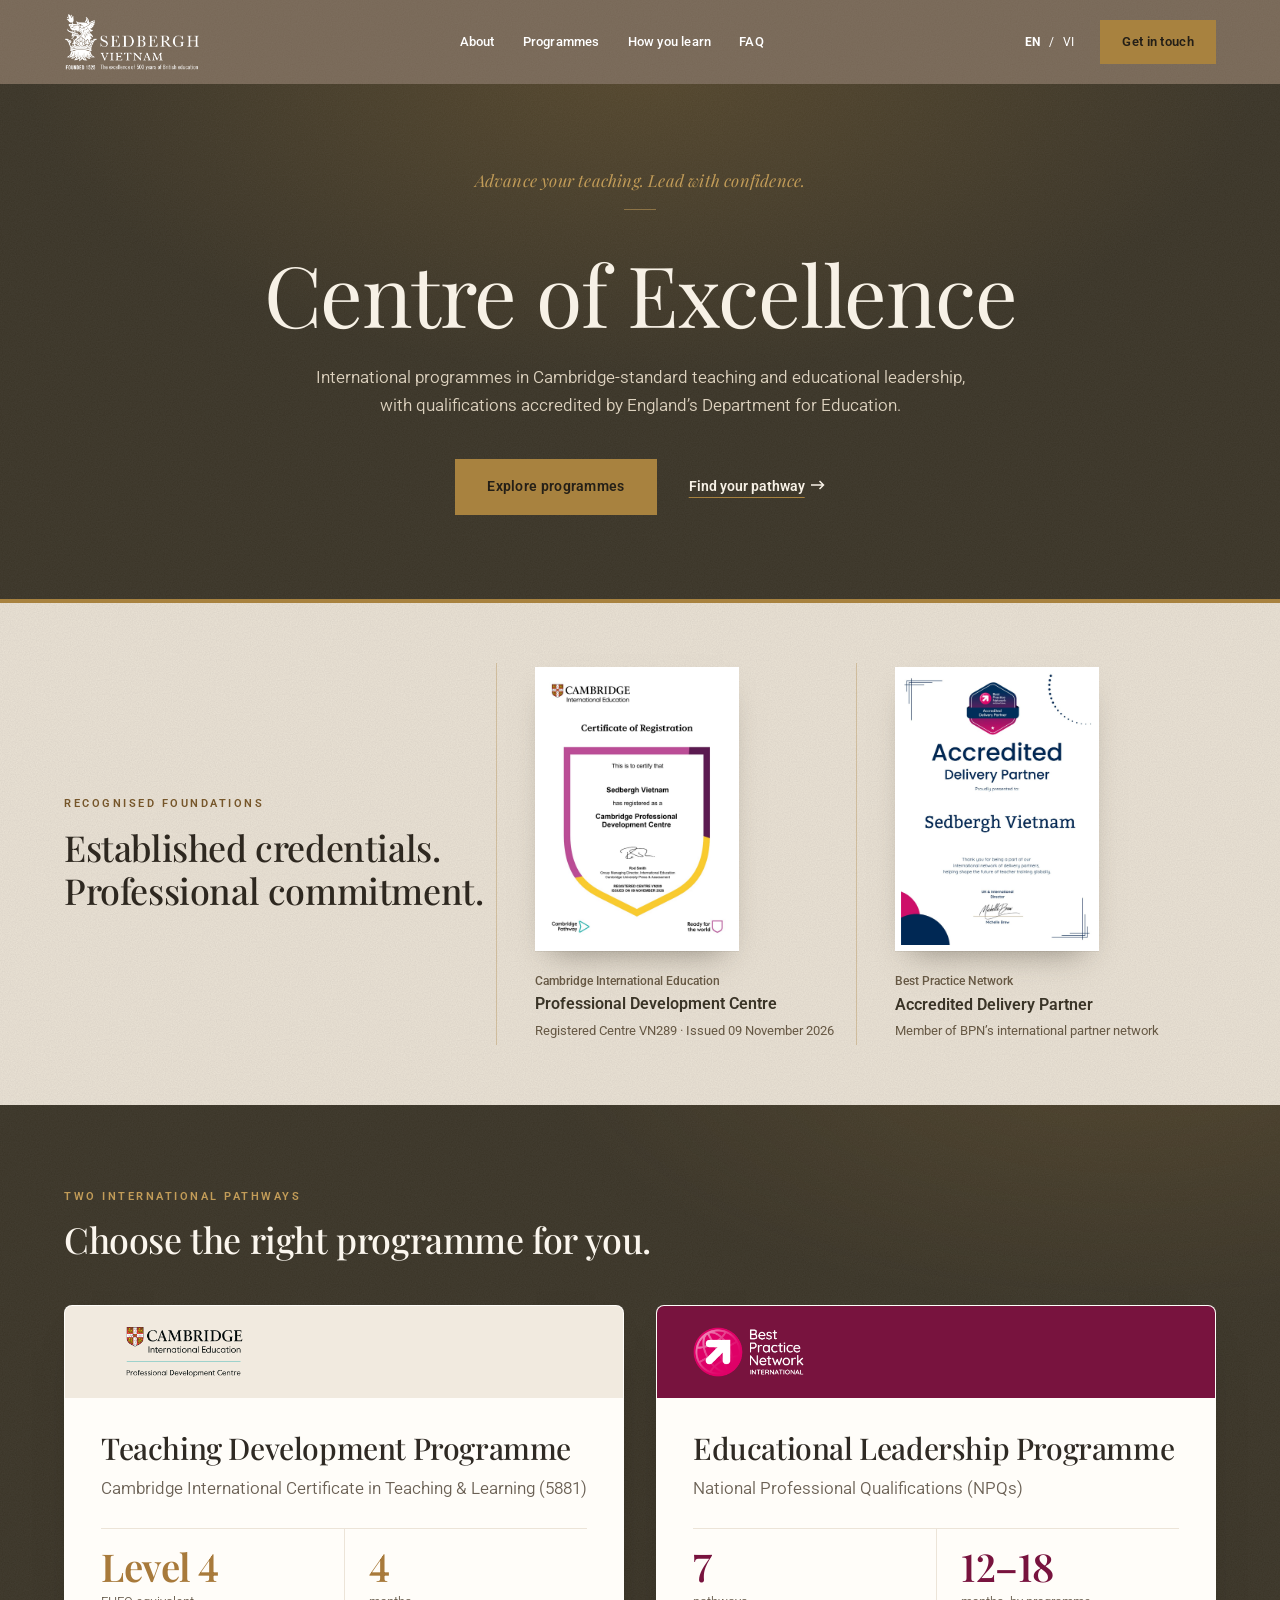
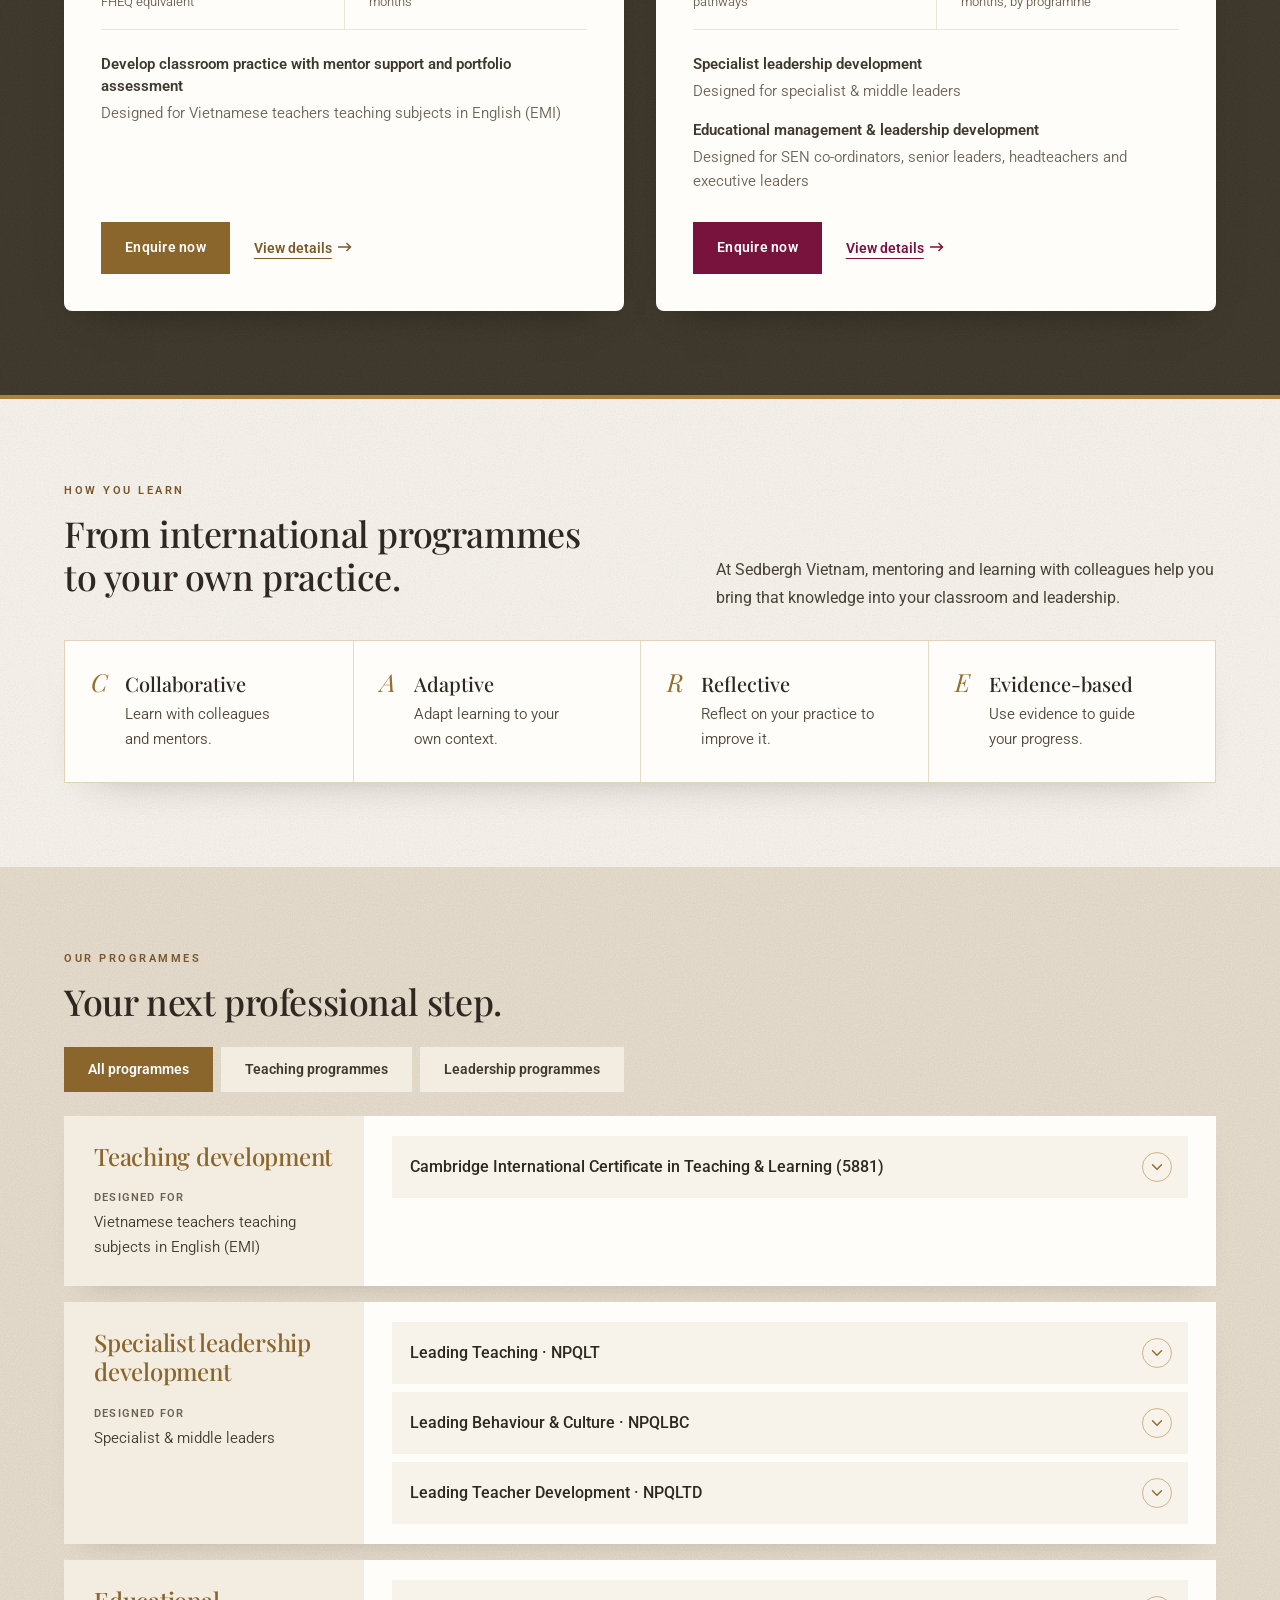
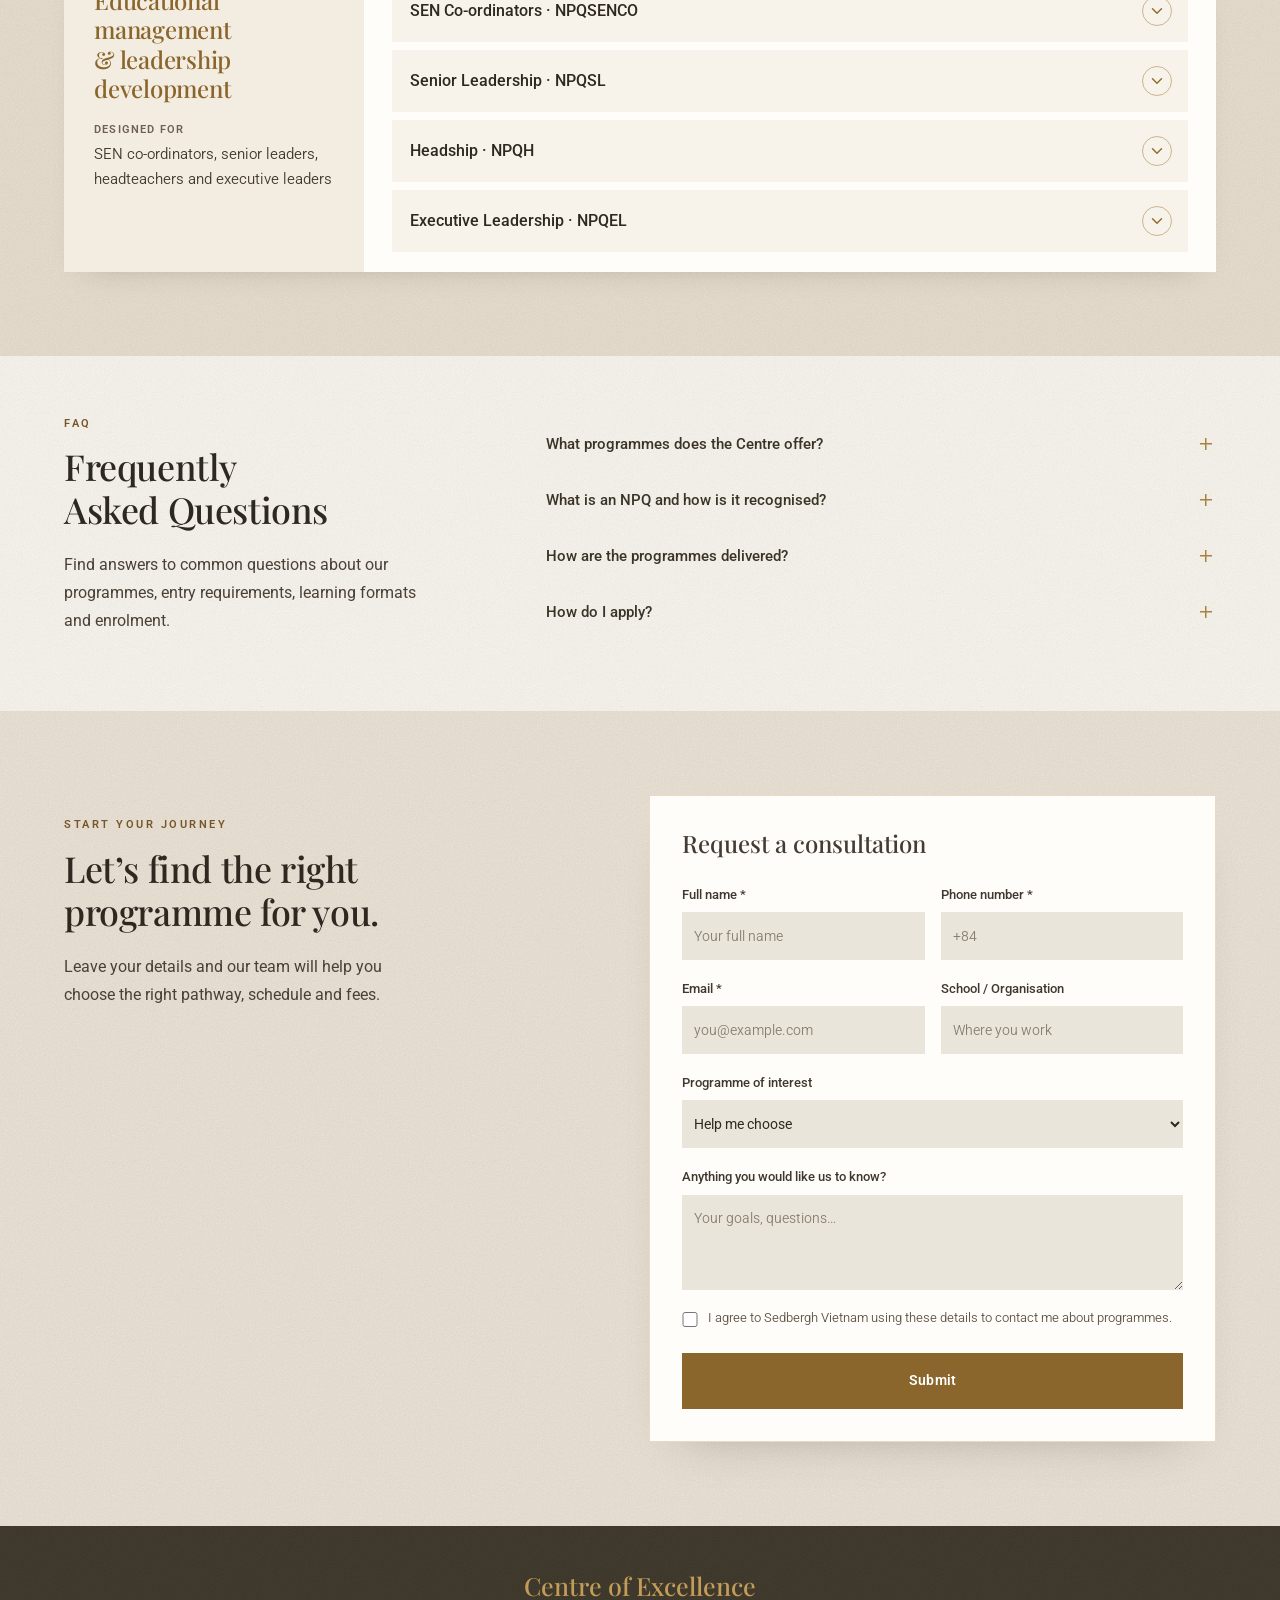
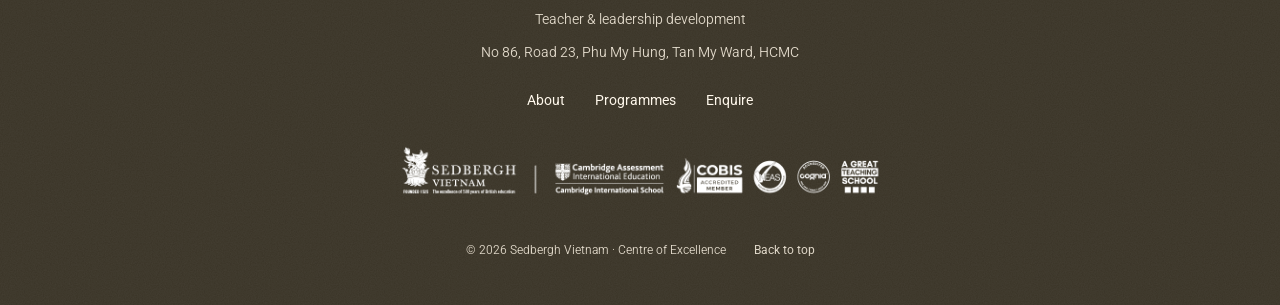
==== commit a4802c8e: "Cập nhật website 2026-11-18 20:17:12" ====
--- a/index.html
+++ b/index.html
@@ -1,2 +1,2 @@
-<!DOCTYPE html><html lang="en-GB"><head><meta charSet="utf-8"/><meta name="viewport" content="width=device-width, initial-scale=1"/><link rel="preload" as="image" href="/images/sedbergh-vietnam-white.png"/><link rel="preload" as="image" href="/images/cambridge-pdq-centre-logo.png"/><link rel="preload" as="image" href="/images/bpn-international-white.png"/><link rel="stylesheet" href="/_next/static/chunks/21fo4b1g4pml3.css" data-precedence="next"/><link rel="stylesheet" href="/_next/static/chunks/3yxtfi1wmpbai.css" data-precedence="next"/><link rel="preload" as="script" fetchPriority="low" href="/_next/static/chunks/3l04zcqx63h3y.js"/><script src="/_next/static/chunks/41qfcvra0dvw4.js" async=""></script><script src="/_next/static/chunks/1mh6a-0e61pyc.js" async=""></script><script src="/_next/static/chunks/turbopack-0_i3ve-33z88y.js" async=""></script><script src="/_next/static/chunks/3fntmmi971322.js" async=""></script><script src="/_next/static/chunks/44w42m8d92lix.js" async=""></script><link rel="preload" href="https://fonts.googleapis.com/css2?family=Roboto:ital,wght@0,300..700;1,300..700&amp;family=Playfair+Display:ital,wght@0,400;0,500;0,600;0,700;1,400;1,500;1,600;1,700&amp;display=swap" as="style"/><title>Centre of Excellence | Sedbergh Vietnam</title><meta name="description" content="Professional development for teachers and school leaders through Cambridge PDQ and Best Practice Network NPQs at Sedbergh Vietnam."/><meta property="og:title" content="Centre of Excellence | Sedbergh Vietnam"/><meta property="og:description" content="Professional development for teachers and school leaders through Cambridge PDQ and Best Practice Network NPQs at Sedbergh Vietnam."/><meta property="og:url" content="https://coe.sedbergh.edu.vn"/><meta property="og:site_name" content="Sedbergh Vietnam"/><meta property="og:locale" content="en_GB"/><meta property="og:image" content="https://coe.sedbergh.edu.vn/og-image.jpg"/><meta property="og:image:width" content="1200"/><meta property="og:image:height" content="630"/><meta property="og:image:alt" content="Centre of Excellence, Sedbergh Vietnam"/><meta property="og:type" content="website"/><meta name="twitter:card" content="summary_large_image"/><meta name="twitter:title" content="Centre of Excellence | Sedbergh Vietnam"/><meta name="twitter:description" content="Professional development for teachers and school leaders through Cambridge PDQ and Best Practice Network NPQs at Sedbergh Vietnam."/><meta name="twitter:image" content="https://coe.sedbergh.edu.vn/og-image.jpg"/><link rel="icon" href="/favicon.ico" sizes="16x16 32x32 48x48"/><link rel="icon" href="/icon.png" type="image/png" sizes="512x512"/><link rel="apple-touch-icon" href="/apple-touch-icon.png" sizes="180x180"/><link rel="preconnect" href="https://fonts.googleapis.com"/><link rel="preconnect" href="https://fonts.gstatic.com" crossorigin=""/><link rel="stylesheet" href="https://fonts.googleapis.com/css2?family=Roboto:ital,wght@0,300..700;1,300..700&amp;family=Playfair+Display:ital,wght@0,400;0,500;0,600;0,700;1,400;1,500;1,600;1,700&amp;display=swap"/><script src="/_next/static/chunks/0cz1d0mv5g_q7.js" noModule=""></script></head><body><div hidden=""><!--$--><!--/$--></div><div class="coe-site"><header><a href="#" class="brand" aria-label="Sedbergh Vietnam"><img src="/images/sedbergh-vietnam-white.png" alt="Sedbergh Vietnam — Founded 1525"/></a><nav class=""><a href="#about">About</a><a href="#programmes">Programmes</a><a href="#journey">How you learn</a><a href="#faq">FAQ</a></nav><div class="head-actions"><div class="language" aria-label="Language"><button class="active">EN</button><span>/</span><button class="">VI</button></div><a class="button compact" href="#consultation">Get in touch<!-- --> </a><button class="mobile-menu" aria-label="Menu">Menu</button></div></header><main><section class="campaign-hero" id="about"><div class="campaign-copy"><h1 class="hero-title-vi">Centre of Excellence</h1><p class="hero-hook">International programmes in Cambridge‑standard teaching and educational leadership, with qualifications accredited by England’s Department for Education.</p><p class="hero-tagline">Advance your teaching. Lead with confidence.</p><div class="hero-actions"><a class="button" href="#strands">Explore programmes</a><a class="text-link" href="#consultation">Find your pathway</a></div></div></section><section class="recognition-strip" aria-label="Sedbergh Vietnam credentials"><div class="recognition-label"><p class="eyebrow">RECOGNISED FOUNDATIONS</p><h2>Established credentials.
-Professional commitment.</h2></div><div class="recognition-item"><button type="button" class="recognition-cert" aria-label="Enlarge certificate"><img src="/images/certificate-cambridge-pdc.jpg" alt="Cambridge Certificate of Registration, Sedbergh Vietnam, Registered Centre VN289" width="1000" height="1416" loading="lazy"/></button><span class="recognition-text"><small>Cambridge International Education</small><strong>Professional Development Centre</strong><span class="recognition-meta">Registered Centre VN289 · Issued 09 November 2026</span></span></div><div class="recognition-item"><button type="button" class="recognition-cert" aria-label="Enlarge certificate"><img src="/images/certificate-bpn-adp.jpg" alt="Best Practice Network Accredited Delivery Partner certificate, Sedbergh Vietnam" width="1000" height="1416" loading="lazy"/></button><span class="recognition-text"><small>Best Practice Network</small><strong>Accredited Delivery Partner</strong><span class="recognition-meta">Member of BPN’s international partner network</span></span></div></section><section class="signature-programmes course-first" id="strands"><div class="editorial-heading"><p class="eyebrow">TWO INTERNATIONAL PATHWAYS</p><h2>Choose the right programme for you.</h2></div><div class="signature-grid"><article class="signature cambridge"><div class="signature-top"><img src="/images/cambridge-pdq-centre-logo.png" alt="Cambridge Professional Development Centre"/></div><div class="signature-body"><h3 class="qualification-family">Teaching Development Programme</h3><h4 class="qualification-name">Cambridge International Certificate in Teaching &amp; Learning (5881)</h4><dl class="programme-stats"><div><dt>FHEQ equivalent</dt><dd>Level 4</dd></div><div><dt>months</dt><dd>4</dd></div></dl><div class="npq-audiences"><div><strong>Develop classroom practice with mentor support and portfolio assessment</strong><span>Designed for Vietnamese teachers teaching subjects in English (EMI)</span></div></div><div class="signature-actions"><button class="button">Enquire now</button><button class="text-link">View details</button></div><p class="signature-status">Sedbergh Vietnam · Cambridge Professional Development Centre</p></div></article><article class="signature bpn"><div class="signature-top"><img src="/images/bpn-international-white.png" alt="Best Practice Network International"/></div><div class="signature-body"><h3 class="qualification-family">Educational Leadership Programme</h3><h4 class="qualification-name">National Professional Qualifications (NPQs)</h4><dl class="programme-stats"><div><dt>pathways</dt><dd>7</dd></div><div><dt>months, by programme</dt><dd>12–18</dd></div></dl><div class="npq-audiences"><div><strong>Specialist leadership development</strong><span>Designed for specialist &amp; middle leaders</span></div><div><strong>Educational management &amp; leadership development</strong><span>Designed for SEN co-⁠ordinators, senior leaders, headteachers and executive leaders</span></div></div><div class="signature-actions"><button class="button">Enquire now</button><button class="text-link">View details</button></div><p class="signature-status">Sedbergh Vietnam · Accredited Delivery Partner</p></div></article></div></section><section class="care-block v-band tone-panel" id="journey"><div class="care-side"><p class="care-eyebrow">HOW YOU LEARN</p><h2>From international programmes to your own practice.</h2><p class="care-lead">At Sedbergh Vietnam, mentoring and learning with colleagues help you bring that knowledge into your classroom and leadership.</p></div><div class="care-principles-wrap"><p class="care-label">Four principles · C.A.R.E.</p><ol class="care-list"><li><span class="care-initial" aria-hidden="true">C</span><div><h3>Collaborative</h3><p>Learn with colleagues and mentors.</p></div></li><li><span class="care-initial" aria-hidden="true">A</span><div><h3>Adaptive</h3><p>Adapt learning to your own context.</p></div></li><li><span class="care-initial" aria-hidden="true">R</span><div><h3>Reflective</h3><p>Reflect on your practice to improve it.</p></div></li><li><span class="care-initial" aria-hidden="true">E</span><div><h3>Evidence-based</h3><p>Use evidence to guide your progress.</p></div></li></ol></div></section><section id="programmes" class="prog-block"><div class="prog-head"><div><p class="prog-eyebrow">OUR PROGRAMMES</p><h2>Your next professional step.</h2></div></div><div class="prog-filters"><button type="button" aria-pressed="true" class="is-active">All programmes</button><button type="button" aria-pressed="false" class="">Teacher development</button><button type="button" aria-pressed="false" class="">Educational leadership</button></div><div class="prog-groups"><div class="prog-group cambridge"><div class="prog-group-intro"><h3 class="prog-group-name">Teaching development</h3><p class="prog-group-aud"><span>Designed for</span>Vietnamese teachers teaching subjects in English (EMI)</p></div><ul class="prog-list"><li class=""><button type="button" class="prog-row" aria-expanded="false" aria-controls="prog-pdq"><span class="prog-title">Cambridge International Certificate in Teaching &amp; Learning (5881)</span><svg class="prog-chevron" viewBox="0 0 24 24" width="20" height="20" aria-hidden="true"><path d="M6 9l6 6 6-6" fill="none" stroke="currentColor" stroke-width="2" stroke-linecap="round" stroke-linejoin="round"></path></svg></button></li></ul></div><div class="prog-group specialist"><div class="prog-group-intro"><h3 class="prog-group-name">Specialist leadership development</h3><p class="prog-group-aud"><span>Designed for</span>Specialist &amp; middle leaders</p></div><ul class="prog-list"><li class=""><button type="button" class="prog-row" aria-expanded="false" aria-controls="prog-npqlt"><span class="prog-title">Leading Teaching · NPQLT</span><svg class="prog-chevron" viewBox="0 0 24 24" width="20" height="20" aria-hidden="true"><path d="M6 9l6 6 6-6" fill="none" stroke="currentColor" stroke-width="2" stroke-linecap="round" stroke-linejoin="round"></path></svg></button></li><li class=""><button type="button" class="prog-row" aria-expanded="false" aria-controls="prog-npqlbc"><span class="prog-title">Leading Behaviour &amp; Culture · NPQLBC</span><svg class="prog-chevron" viewBox="0 0 24 24" width="20" height="20" aria-hidden="true"><path d="M6 9l6 6 6-6" fill="none" stroke="currentColor" stroke-width="2" stroke-linecap="round" stroke-linejoin="round"></path></svg></button></li><li class=""><button type="button" class="prog-row" aria-expanded="false" aria-controls="prog-npqltd"><span class="prog-title">Leading Teacher Development · NPQLTD</span><svg class="prog-chevron" viewBox="0 0 24 24" width="20" height="20" aria-hidden="true"><path d="M6 9l6 6 6-6" fill="none" stroke="currentColor" stroke-width="2" stroke-linecap="round" stroke-linejoin="round"></path></svg></button></li></ul></div><div class="prog-group leadership"><div class="prog-group-intro"><h3 class="prog-group-name">Educational management &amp; leadership development</h3><p class="prog-group-aud"><span>Designed for</span>SEN co-⁠ordinators, senior leaders, headteachers and executive leaders</p></div><ul class="prog-list"><li class=""><button type="button" class="prog-row" aria-expanded="false" aria-controls="prog-npqsenco"><span class="prog-title">SEN Co-ordinators · NPQSENCO</span><svg class="prog-chevron" viewBox="0 0 24 24" width="20" height="20" aria-hidden="true"><path d="M6 9l6 6 6-6" fill="none" stroke="currentColor" stroke-width="2" stroke-linecap="round" stroke-linejoin="round"></path></svg></button></li><li class=""><button type="button" class="prog-row" aria-expanded="false" aria-controls="prog-npqsl"><span class="prog-title">Senior Leadership · NPQSL</span><svg class="prog-chevron" viewBox="0 0 24 24" width="20" height="20" aria-hidden="true"><path d="M6 9l6 6 6-6" fill="none" stroke="currentColor" stroke-width="2" stroke-linecap="round" stroke-linejoin="round"></path></svg></button></li><li class=""><button type="button" class="prog-row" aria-expanded="false" aria-controls="prog-npqh"><span class="prog-title">Headship · NPQH</span><svg class="prog-chevron" viewBox="0 0 24 24" width="20" height="20" aria-hidden="true"><path d="M6 9l6 6 6-6" fill="none" stroke="currentColor" stroke-width="2" stroke-linecap="round" stroke-linejoin="round"></path></svg></button></li><li class=""><button type="button" class="prog-row" aria-expanded="false" aria-controls="prog-npqel"><span class="prog-title">Executive Leadership · NPQEL</span><svg class="prog-chevron" viewBox="0 0 24 24" width="20" height="20" aria-hidden="true"><path d="M6 9l6 6 6-6" fill="none" stroke="currentColor" stroke-width="2" stroke-linecap="round" stroke-linejoin="round"></path></svg></button></li></ul></div></div></section><section id="faq" class="section faq"><div><p class="eyebrow">FAQ</p><h2>Frequently Asked Questions</h2><p>Find answers to common questions about our programmes, entry requirements, learning formats and enrolment.</p></div><div><details><summary>What programmes does the Centre offer?</summary><p>The Centre focuses on two professional development programmes: the Cambridge International Certificate in Teaching &amp; Learning for teachers, and Best Practice Network’s National Professional Qualifications (NPQs) for educational leaders.</p></details><details><summary>What is an NPQ and how is it recognised?</summary><p>An NPQ (National Professional Qualification) is a qualification for developing specialist and leadership skills in education, accredited by England’s Department for Education (DfE). Sedbergh Vietnam is an accredited partner of Best Practice Network (BPN) to deliver these programmes.</p></details><details><summary>How are the programmes delivered?</summary><p>Programmes combine online learning with classroom practice, professional mentoring sessions, workshops and opportunities to share experience with colleagues. Learning focuses on practical application and evidence-based professional growth.</p></details><details><summary>How do I apply?</summary><p>Leave your details through the consultation form. Our team will share programme details, intake dates, fees and how to register. Submitting the form does not confirm enrolment or create any payment obligation.</p></details></div></section><section id="consultation" class="section consultation"><div class="consultation-copy"><p class="eyebrow">START YOUR JOURNEY</p><h2>Let’s find the right programme for you.</h2><p>Leave your details and our team will help you choose the right pathway, schedule and fees.</p></div><div class="form-panel"><form><h3>Request a consultation</h3><div class="form-grid"><label>Full name<!-- --> *<input required="" maxLength="120" placeholder="Your full name" name="name"/></label><label>Phone number<!-- --> *<input type="tel" required="" minLength="6" maxLength="30" placeholder="+84" name="phone"/></label><label>Email *<input required="" type="email" maxLength="200" placeholder="you@example.com" name="email"/></label><label>School / Organisation<input maxLength="200" placeholder="Where you work" name="school"/></label></div><label>Programme of interest<select><option value="" selected="">Help me choose</option><option value="Cambridge International Certificate in Teaching &amp; Learning (5881)">Cambridge International Certificate in Teaching &amp; Learning (5881)</option><option value="Leading Teaching · NPQLT">Leading Teaching · NPQLT</option><option value="Leading Behaviour &amp; Culture · NPQLBC">Leading Behaviour &amp; Culture · NPQLBC</option><option value="Leading Teacher Development · NPQLTD">Leading Teacher Development · NPQLTD</option><option value="SEN Co-ordinators · NPQSENCO">SEN Co-ordinators · NPQSENCO</option><option value="Senior Leadership · NPQSL">Senior Leadership · NPQSL</option><option value="Headship · NPQH">Headship · NPQH</option><option value="Executive Leadership · NPQEL">Executive Leadership · NPQEL</option></select></label><label>Anything you would like us to know?<textarea name="message" maxLength="2000" rows="3" placeholder="Your goals, questions…"></textarea></label><input class="honeypot" tabindex="-1" autoComplete="off" aria-hidden="true" name="website"/><label class="consent"><input type="checkbox" required="" name="consent"/><span>I agree to Sedbergh Vietnam using these details to contact me about programmes.</span></label><button class="button submit">Submit</button></form></div></section></main><footer class="refined-footer"><div class="footer-heading-row"><div><p class="footer-centre-name">Centre of Excellence</p><p class="footer-tagline">Teacher &amp; leadership development</p><address class="footer-address">No 86, Road 23, Phu My Hung, Tan My Ward, HCMC</address></div><div class="footer-side"><div class="footer-navigation" aria-label="Footer navigation"><a href="#about">About</a><a href="#programmes">Programmes</a><a href="#consultation">Enquire</a></div><div class="footer-accreditations"><img src="/images/sedbergh-accreditations-negative.png" alt="Sedbergh Vietnam and its accreditation and partner organisations" width="1046" height="120" loading="lazy"/></div></div></div><div class="footer-meta"><span>© <!-- -->2026<!-- --> Sedbergh Vietnam · Centre of Excellence</span><div><a href="#">Back to top</a></div></div></footer></div><!--$--><!--/$--><script src="/_next/static/chunks/3l04zcqx63h3y.js" id="_R_" async=""></script><script>(self.__next_f=self.__next_f||[]).push([0])</script><script>self.__next_f.push([1,"1:\"$Sreact.fragment\"\n2:I[39756,[\"/_next/static/chunks/3fntmmi971322.js\"],\"default\"]\n3:I[37457,[\"/_next/static/chunks/3fntmmi971322.js\"],\"default\"]\n4:I[47257,[\"/_next/static/chunks/3fntmmi971322.js\"],\"ClientPageRoot\"]\n5:I[31713,[\"/_next/static/chunks/3fntmmi971322.js\",\"/_next/static/chunks/44w42m8d92lix.js\"],\"default\"]\n8:I[97367,[\"/_next/static/chunks/3fntmmi971322.js\"],\"OutletBoundary\"]\n9:\"$Sreact.suspense\"\nb:I[97367,[\"/_next/static/chunks/3fntmmi971322.js\"],\"ViewportBoundary\"]\nd:I[97367,[\"/_next/static/chunks/3fntmmi971322.js\"],\"MetadataBoundary\"]\nf:I[68027,[\"/_next/static/chunks/3fntmmi971322.js\"],\"default\",1]\n:HL[\"/_next/static/chunks/21fo4b1g4pml3.css\",\"style\"]\n:HL[\"/_next/static/chunks/3yxtfi1wmpbai.css\",\"style\"]\n:HL[\"https://fonts.googleapis.com/css2?family=Roboto:ital,wght@0,300..700;1,300..700\u0026family=Playfair+Display:ital,wght@0,400;0,500;0,600;0,700;1,400;1,500;1,600;1,700\u0026display=swap\",\"style\"]\n0:{\"P\":null,\"c\":[\"\",\"\"],\"q\":\"\",\"i\":false,\"f\":[[[\"\",{\"children\":[\"__PAGE__\",{},\"$undefined\",\"$undefined\",4608]},\"$undefined\",\"$undefined\",4624],[[\"$\",\"$1\",\"c\",{\"children\":[[[\"$\",\"link\",\"0\",{\"rel\":\"stylesheet\",\"href\":\"/_next/static/chunks/21fo4b1g4pml3.css\",\"precedence\":\"next\",\"crossOrigin\":\"$undefined\",\"nonce\":\"$undefined\"}],[\"$\",\"script\",\"script-0\",{\"src\":\"/_next/static/chunks/3fntmmi971322.js\",\"async\":true,\"nonce\":\"$undefined\"}]],[\"$\",\"html\",null,{\"lang\":\"en-GB\",\"children\":[[\"$\",\"head\",null,{\"children\":[[\"$\",\"link\",null,{\"rel\":\"preconnect\",\"href\":\"https://fonts.googleapis.com\"}],[\"$\",\"link\",null,{\"rel\":\"preconnect\",\"href\":\"https://fonts.gstatic.com\",\"crossOrigin\":\"\"}],[\"$\",\"link\",null,{\"rel\":\"stylesheet\",\"href\":\"https://fonts.googleapis.com/css2?family=Roboto:ital,wght@0,300..700;1,300..700\u0026family=Playfair+Display:ital,wght@0,400;0,500;0,600;0,700;1,400;1,500;1,600;1,700\u0026display=swap\"}]]}],[\"$\",\"body\",null,{\"children\":[\"$\",\"$L2\",null,{\"parallelRouterKey\":\"children\",\"error\":\"$undefined\",\"errorStyles\":\"$undefined\",\"errorScripts\":\"$undefined\",\"template\":[\"$\",\"$L3\",null,{}],\"templateStyles\":\"$undefined\",\"templateScripts\":\"$undefined\",\"notFound\":[[[\"$\",\"title\",null,{\"children\":\"404: This page could not be found.\"}],[\"$\",\"div\",null,{\"style\":{\"fontFamily\":\"system-ui,\\\"Segoe UI\\\",Roboto,Helvetica,Arial,sans-serif,\\\"Apple Color Emoji\\\",\\\"Segoe UI Emoji\\\"\",\"height\":\"100vh\",\"textAlign\":\"center\",\"display\":\"flex\",\"flexDirection\":\"column\",\"alignItems\":\"center\",\"justifyContent\":\"center\"},\"children\":[\"$\",\"div\",null,{\"children\":[[\"$\",\"style\",null,{\"dangerouslySetInnerHTML\":{\"__html\":\"body{color:#000;background:#fff;margin:0}.next-error-h1{border-right:1px solid rgba(0,0,0,.3)}@media (prefers-color-scheme:dark){body{color:#fff;background:#000}.next-error-h1{border-right:1px solid rgba(255,255,255,.3)}}\"}}],[\"$\",\"h1\",null,{\"className\":\"next-error-h1\",\"style\":{\"display\":\"inline-block\",\"margin\":\"0 20px 0 0\",\"padding\":\"0 23px 0 0\",\"fontSize\":24,\"fontWeight\":500,\"verticalAlign\":\"top\",\"lineHeight\":\"49px\"},\"children\":404}],[\"$\",\"div\",null,{\"style\":{\"display\":\"inline-block\"},\"children\":[\"$\",\"h2\",null,{\"style\":{\"fontSize\":14,\"fontWeight\":400,\"lineHeight\":\"49px\",\"margin\":0},\"children\":\"This page could not be found.\"}]}]]}]}]],[]],\"forbidden\":\"$undefined\",\"unauthorized\":\"$undefined\"}]}]]}]]}],{\"children\":[[\"$\",\"$1\",\"c\",{\"children\":[[\"$\",\"$L4\",null,{\"Component\":\"$5\",\"serverProvidedParams\":{\"searchParams\":{},\"params\":{},\"promises\":[\"$@6\",\"$@7\"]}}],[[\"$\",\"link\",\"0\",{\"rel\":\"stylesheet\",\"href\":\"/_next/static/chunks/3yxtfi1wmpbai.css\",\"precedence\":\"next\",\"crossOrigin\":\"$undefined\",\"nonce\":\"$undefined\"}],[\"$\",\"script\",\"script-0\",{\"src\":\"/_next/static/chunks/44w42m8d92lix.js\",\"async\":true,\"nonce\":\"$undefined\"}]],[\"$\",\"$L8\",null,{\"children\":[\"$\",\"$9\",null,{\"name\":\"Next.MetadataOutlet\",\"children\":\"$@a\"}]}]]}],{},null,false,null]},null,false,null],[\"$\",\"$1\",\"h\",{\"children\":[null,[\"$\",\"$Lb\",null,{\"children\":\"$Lc\"}],[\"$\",\"div\",null,{\"hidden\":true,\"children\":[\"$\",\"$Ld\",null,{\"children\":[\"$\",\"$9\",null,{\"name\":\"Next.Metadata\",\"children\":\"$Le\"}]}]}],null]}],false]],\"m\":\"$undefined\",\"G\":[\"$f\",[[\"$\",\"link\",\"0\",{\"rel\":\"stylesheet\",\"href\":\"/_next/static/chunks/21fo4b1g4pml3.css\",\"precedence\":\"next\",\"crossOrigin\":\"$undefined\",\"nonce\":\"$undefined\"}]]],\"S\":true,\"h\":null,\"r\":\"$undefined\",\"s\":\"$undefined\",\"a\":\"$undefined\",\"l\":\"$undefined\",\"p\":\"$undefined\",\"d\":\"$undefined\",\"b\":\"NEUbbtznxpWNLy4UmA7sB\"}\n6:{}\n7:\"$0:f:0:1:1:children:0:props:children:0:props:serverProvidedParams:params\"\nc:[[\"$\",\"meta\",\"0\",{\"charSet\":\"utf-8\"}],[\"$\",\"meta\",\"1\",{\"name\":\"viewport\",\"content\":\"width=device-width, initial-scale=1\"}]]\n10:I[27201,[\"/_next/static/chunks/3fntmmi971322.js\"],\"IconMark\"]\na:null\ne:[[\"$\",\"title\",\"0\",{\"children\":\"Centre of Excellence | Sedbergh Vietnam\"}],[\"$\",\"meta\",\"1\",{\"name\":\"description\",\"content\":\"Professional development for teachers and school leaders through Cambridge PDQ and Best Practice Network NPQs at Sedbergh Vietnam.\"}],[\"$\",\"meta\",\"2\",{\"property\":\"og:title\",\"content\":\"Centre of Excellence | Sedbergh Vietnam\"}],[\"$\",\"meta\",\"3\",{\"property\":\"og:description\",\"content\":\"Professional development for teachers and school leaders through Cambridge PDQ and Best Practice Network NPQs at Sedbergh Vietnam.\"}],[\"$\",\"meta\",\"4\",{\"property\":\"og:url\",\"content\":\"https://coe.sedbergh.edu.vn\"}],[\"$\",\"meta\",\"5\",{\"property\":\"og:site_name\",\"content\":\"Sedbergh Vietnam\"}],[\"$\",\"meta\",\"6\",{\"property\":\"og:locale\",\"content\":\"en_GB\"}],[\"$\",\"meta\",\"7\",{\"property\":\"og:image\",\"content\":\"https://coe.sedbergh.edu.vn/og-image.jpg\"}],[\"$\",\"meta\",\"8\",{\"property\":\"og:image:width\",\"content\":\"1200\"}],[\"$\",\"meta\",\"9\",{\"property\":\"og:image:height\",\"content\":\"630\"}],[\"$\",\"meta\",\"10\",{\"property\":\"og:image:alt\",\"content\":\"Centre of Excellence, Sedbergh Vietnam\"}],[\"$\",\"meta\",\"11\",{\"property\":\"og:type\",\"content\":\"website\"}],[\"$\",\"meta\",\"12\",{\"name\":\"twitter:card\",\"content\":\"summary_large_image\"}],[\"$\",\"meta\",\"13\",{\"name\":\"twitter:title\",\"content\":\"Centre of Excellence | Sedbergh Vietnam\"}],[\"$\",\"meta\",\"14\",{\"name\":\"twitter:description\",\"content\":\"Professional development for teachers and school leaders through Cambridge PDQ and Best Practice Network NPQs at Sedbergh Vietnam.\"}],[\"$\",\"meta\",\"15\",{\"name\":\"twitter:image\",\"content\":\"https://coe.sedbergh.edu.vn/og-image.jpg\"}],[\"$\",\"link\",\"16\",{\"rel\":\"icon\",\"href\":\"/favicon.ico\",\"sizes\":\"16x16 32x32 48x48\"}],[\"$\",\"link\",\"17\",{\"rel\":\"icon\",\"href\":\"/icon.png\",\"type\":\"image/png\",\"sizes\":\"512x512\"}],[\"$\",\"link\",\"18\",{\"rel\":\"apple-touch-icon\",\"href\":\"/apple-touch-icon.png\",\"sizes\":\"180x180\"}],[\"$\",\"$L10\",\"19\",{}]]\n"])</script></body></html>+<!DOCTYPE html><html lang="en-GB"><head><meta charSet="utf-8"/><meta name="viewport" content="width=device-width, initial-scale=1"/><link rel="preload" as="image" href="/images/sedbergh-vietnam-white.png"/><link rel="preload" as="image" href="/images/cambridge-pdq-centre-logo.png"/><link rel="preload" as="image" href="/images/bpn-international-white.png"/><link rel="stylesheet" href="/_next/static/chunks/21fo4b1g4pml3.css" data-precedence="next"/><link rel="stylesheet" href="/_next/static/chunks/3yxtfi1wmpbai.css" data-precedence="next"/><link rel="preload" as="script" fetchPriority="low" href="/_next/static/chunks/3l04zcqx63h3y.js"/><script src="/_next/static/chunks/41qfcvra0dvw4.js" async=""></script><script src="/_next/static/chunks/1mh6a-0e61pyc.js" async=""></script><script src="/_next/static/chunks/turbopack-0_i3ve-33z88y.js" async=""></script><script src="/_next/static/chunks/3fntmmi971322.js" async=""></script><script src="/_next/static/chunks/0kk_3wks9zyc5.js" async=""></script><link rel="preload" href="https://fonts.googleapis.com/css2?family=Roboto:ital,wght@0,300..700;1,300..700&amp;family=Playfair+Display:ital,wght@0,400;0,500;0,600;0,700;1,400;1,500;1,600;1,700&amp;display=swap" as="style"/><title>Centre of Excellence | Sedbergh Vietnam</title><meta name="description" content="Professional development for teachers and school leaders through Cambridge PDQ and Best Practice Network NPQs at Sedbergh Vietnam."/><meta property="og:title" content="Centre of Excellence | Sedbergh Vietnam"/><meta property="og:description" content="Professional development for teachers and school leaders through Cambridge PDQ and Best Practice Network NPQs at Sedbergh Vietnam."/><meta property="og:url" content="https://coe.sedbergh.edu.vn"/><meta property="og:site_name" content="Sedbergh Vietnam"/><meta property="og:locale" content="en_GB"/><meta property="og:image" content="https://coe.sedbergh.edu.vn/og-image.jpg"/><meta property="og:image:width" content="1200"/><meta property="og:image:height" content="630"/><meta property="og:image:alt" content="Centre of Excellence, Sedbergh Vietnam"/><meta property="og:type" content="website"/><meta name="twitter:card" content="summary_large_image"/><meta name="twitter:title" content="Centre of Excellence | Sedbergh Vietnam"/><meta name="twitter:description" content="Professional development for teachers and school leaders through Cambridge PDQ and Best Practice Network NPQs at Sedbergh Vietnam."/><meta name="twitter:image" content="https://coe.sedbergh.edu.vn/og-image.jpg"/><link rel="icon" href="/favicon.ico" sizes="16x16 32x32 48x48"/><link rel="icon" href="/icon.png" type="image/png" sizes="512x512"/><link rel="apple-touch-icon" href="/apple-touch-icon.png" sizes="180x180"/><link rel="preconnect" href="https://fonts.googleapis.com"/><link rel="preconnect" href="https://fonts.gstatic.com" crossorigin=""/><link rel="stylesheet" href="https://fonts.googleapis.com/css2?family=Roboto:ital,wght@0,300..700;1,300..700&amp;family=Playfair+Display:ital,wght@0,400;0,500;0,600;0,700;1,400;1,500;1,600;1,700&amp;display=swap"/><script src="/_next/static/chunks/0cz1d0mv5g_q7.js" noModule=""></script></head><body><div hidden=""><!--$--><!--/$--></div><div class="coe-site"><header><a href="#" class="brand" aria-label="Sedbergh Vietnam"><img src="/images/sedbergh-vietnam-white.png" alt="Sedbergh Vietnam — Founded 1525"/></a><nav class=""><a href="#about">About</a><a href="#programmes">Programmes</a><a href="#journey">How you learn</a><a href="#faq">FAQ</a></nav><div class="head-actions"><div class="language" aria-label="Language"><button class="active">EN</button><span>/</span><button class="">VI</button></div><a class="button compact" href="#consultation">Get in touch<!-- --> </a><button class="mobile-menu" aria-label="Menu">Menu</button></div></header><main><section class="campaign-hero" id="about"><div class="campaign-copy"><h1 class="hero-title-vi">Centre of Excellence</h1><p class="hero-hook">International programmes in Cambridge‑standard teaching and educational leadership, with qualifications accredited by England’s Department for Education.</p><p class="hero-tagline">Advance your teaching. Lead with confidence.</p><div class="hero-actions"><a class="button" href="#strands">Explore programmes</a><a class="text-link" href="#consultation">Find your pathway</a></div></div></section><section class="recognition-strip" aria-label="Sedbergh Vietnam credentials"><div class="recognition-label"><p class="eyebrow">RECOGNISED FOUNDATIONS</p><h2>Established credentials.
+Professional commitment.</h2></div><div class="recognition-item"><button type="button" class="recognition-cert" aria-label="Enlarge certificate"><img src="/images/certificate-cambridge-pdc.jpg" alt="Cambridge Certificate of Registration, Sedbergh Vietnam, Registered Centre VN289" width="1000" height="1416" loading="lazy"/></button><span class="recognition-text"><small>Cambridge International Education</small><strong>Professional Development Centre</strong><span class="recognition-meta">Registered Centre VN289 · Issued 09 November 2026</span></span></div><div class="recognition-item"><button type="button" class="recognition-cert" aria-label="Enlarge certificate"><img src="/images/certificate-bpn-adp.jpg" alt="Best Practice Network Accredited Delivery Partner certificate, Sedbergh Vietnam" width="1000" height="1416" loading="lazy"/></button><span class="recognition-text"><small>Best Practice Network</small><strong>Accredited Delivery Partner</strong><span class="recognition-meta">Member of BPN’s international partner network</span></span></div></section><section class="signature-programmes course-first" id="strands"><div class="editorial-heading"><p class="eyebrow">TWO INTERNATIONAL PATHWAYS</p><h2>Choose the right programme for you.</h2></div><div class="signature-grid"><article class="signature cambridge"><div class="signature-top"><img src="/images/cambridge-pdq-centre-logo.png" alt="Cambridge Professional Development Centre"/></div><div class="signature-body"><h3 class="qualification-family">Teaching Development Programme</h3><h4 class="qualification-name">Cambridge International Certificate in Teaching &amp; Learning (5881)</h4><dl class="programme-stats"><div><dt>FHEQ equivalent</dt><dd>Level 4</dd></div><div><dt>months</dt><dd>4</dd></div></dl><div class="npq-audiences"><div><strong>Develop classroom practice with mentor support and portfolio assessment</strong><span>Designed for Vietnamese teachers teaching subjects in English (EMI)</span></div></div><div class="signature-actions"><button class="button">Enquire now</button><button class="text-link">View details</button></div><p class="signature-status">Sedbergh Vietnam · Cambridge Professional Development Centre</p></div></article><article class="signature bpn"><div class="signature-top"><img src="/images/bpn-international-white.png" alt="Best Practice Network International"/></div><div class="signature-body"><h3 class="qualification-family">Educational Leadership Programme</h3><h4 class="qualification-name">National Professional Qualifications (NPQs)</h4><dl class="programme-stats"><div><dt>pathways</dt><dd>7</dd></div><div><dt>months, by programme</dt><dd>12–18</dd></div></dl><div class="npq-audiences"><div><strong>Specialist leadership development</strong><span>Designed for specialist &amp; middle leaders</span></div><div><strong>Educational management &amp; leadership development</strong><span>Designed for SEN co-⁠ordinators, senior leaders, headteachers and executive leaders</span></div></div><div class="signature-actions"><button class="button">Enquire now</button><button class="text-link">View details</button></div><p class="signature-status">Sedbergh Vietnam · Accredited Delivery Partner</p></div></article></div></section><section class="care-block v-band tone-panel" id="journey"><div class="care-side"><p class="care-eyebrow">HOW YOU LEARN</p><h2>From international programmes to your own practice.</h2><p class="care-lead">At Sedbergh Vietnam, mentoring and learning with colleagues help you bring that knowledge into your classroom and leadership.</p></div><div class="care-principles-wrap"><p class="care-label">Four principles · C.A.R.E.</p><ol class="care-list"><li><span class="care-initial" aria-hidden="true">C</span><div><h3>Collaborative</h3><p>Learn with colleagues and mentors.</p></div></li><li><span class="care-initial" aria-hidden="true">A</span><div><h3>Adaptive</h3><p>Adapt learning to your own context.</p></div></li><li><span class="care-initial" aria-hidden="true">R</span><div><h3>Reflective</h3><p>Reflect on your practice to improve it.</p></div></li><li><span class="care-initial" aria-hidden="true">E</span><div><h3>Evidence-based</h3><p>Use evidence to guide your progress.</p></div></li></ol></div></section><section id="programmes" class="prog-block"><div class="prog-head"><div><p class="prog-eyebrow">OUR PROGRAMMES</p><h2>Your next professional step.</h2></div></div><div class="prog-filters"><button type="button" aria-pressed="true" class="is-active">All programmes</button><button type="button" aria-pressed="false" class="">Teaching programmes</button><button type="button" aria-pressed="false" class="">Leadership programmes</button></div><div class="prog-groups"><div class="prog-group cambridge"><div class="prog-group-intro"><h3 class="prog-group-name">Teaching development</h3><p class="prog-group-aud"><span>Designed for</span>Vietnamese teachers teaching subjects in English (EMI)</p></div><ul class="prog-list"><li class=""><button type="button" class="prog-row" aria-expanded="false" aria-controls="prog-pdq"><span class="prog-title">Cambridge International Certificate in Teaching &amp; Learning (5881)</span><svg class="prog-chevron" viewBox="0 0 24 24" width="20" height="20" aria-hidden="true"><path d="M6 9l6 6 6-6" fill="none" stroke="currentColor" stroke-width="2" stroke-linecap="round" stroke-linejoin="round"></path></svg></button></li></ul></div><div class="prog-group specialist"><div class="prog-group-intro"><h3 class="prog-group-name">Specialist leadership development</h3><p class="prog-group-aud"><span>Designed for</span>Specialist &amp; middle leaders</p></div><ul class="prog-list"><li class=""><button type="button" class="prog-row" aria-expanded="false" aria-controls="prog-npqlt"><span class="prog-title">Leading Teaching · NPQLT</span><svg class="prog-chevron" viewBox="0 0 24 24" width="20" height="20" aria-hidden="true"><path d="M6 9l6 6 6-6" fill="none" stroke="currentColor" stroke-width="2" stroke-linecap="round" stroke-linejoin="round"></path></svg></button></li><li class=""><button type="button" class="prog-row" aria-expanded="false" aria-controls="prog-npqlbc"><span class="prog-title">Leading Behaviour &amp; Culture · NPQLBC</span><svg class="prog-chevron" viewBox="0 0 24 24" width="20" height="20" aria-hidden="true"><path d="M6 9l6 6 6-6" fill="none" stroke="currentColor" stroke-width="2" stroke-linecap="round" stroke-linejoin="round"></path></svg></button></li><li class=""><button type="button" class="prog-row" aria-expanded="false" aria-controls="prog-npqltd"><span class="prog-title">Leading Teacher Development · NPQLTD</span><svg class="prog-chevron" viewBox="0 0 24 24" width="20" height="20" aria-hidden="true"><path d="M6 9l6 6 6-6" fill="none" stroke="currentColor" stroke-width="2" stroke-linecap="round" stroke-linejoin="round"></path></svg></button></li></ul></div><div class="prog-group leadership"><div class="prog-group-intro"><h3 class="prog-group-name">Educational management &amp; leadership development</h3><p class="prog-group-aud"><span>Designed for</span>SEN co-⁠ordinators, senior leaders, headteachers and executive leaders</p></div><ul class="prog-list"><li class=""><button type="button" class="prog-row" aria-expanded="false" aria-controls="prog-npqsenco"><span class="prog-title">SEN Co-ordinators · NPQSENCO</span><svg class="prog-chevron" viewBox="0 0 24 24" width="20" height="20" aria-hidden="true"><path d="M6 9l6 6 6-6" fill="none" stroke="currentColor" stroke-width="2" stroke-linecap="round" stroke-linejoin="round"></path></svg></button></li><li class=""><button type="button" class="prog-row" aria-expanded="false" aria-controls="prog-npqsl"><span class="prog-title">Senior Leadership · NPQSL</span><svg class="prog-chevron" viewBox="0 0 24 24" width="20" height="20" aria-hidden="true"><path d="M6 9l6 6 6-6" fill="none" stroke="currentColor" stroke-width="2" stroke-linecap="round" stroke-linejoin="round"></path></svg></button></li><li class=""><button type="button" class="prog-row" aria-expanded="false" aria-controls="prog-npqh"><span class="prog-title">Headship · NPQH</span><svg class="prog-chevron" viewBox="0 0 24 24" width="20" height="20" aria-hidden="true"><path d="M6 9l6 6 6-6" fill="none" stroke="currentColor" stroke-width="2" stroke-linecap="round" stroke-linejoin="round"></path></svg></button></li><li class=""><button type="button" class="prog-row" aria-expanded="false" aria-controls="prog-npqel"><span class="prog-title">Executive Leadership · NPQEL</span><svg class="prog-chevron" viewBox="0 0 24 24" width="20" height="20" aria-hidden="true"><path d="M6 9l6 6 6-6" fill="none" stroke="currentColor" stroke-width="2" stroke-linecap="round" stroke-linejoin="round"></path></svg></button></li></ul></div></div></section><section id="faq" class="section faq"><div><p class="eyebrow">FAQ</p><h2>Frequently Asked Questions</h2><p>Find answers to common questions about our programmes, entry requirements, learning formats and enrolment.</p></div><div><details><summary>What programmes does the Centre offer?</summary><p>The Centre focuses on two professional development programmes: the Cambridge International Certificate in Teaching &amp; Learning for teachers, and Best Practice Network’s National Professional Qualifications (NPQs) for educational leaders.</p></details><details><summary>What is an NPQ and how is it recognised?</summary><p>An NPQ (National Professional Qualification) is a qualification for developing specialist and leadership skills in education, accredited by England’s Department for Education (DfE). Sedbergh Vietnam is an accredited partner of Best Practice Network (BPN) to deliver these programmes.</p></details><details><summary>How are the programmes delivered?</summary><p>Programmes combine online learning with classroom practice, professional mentoring sessions, workshops and opportunities to share experience with colleagues. Learning focuses on practical application and evidence-based professional growth.</p></details><details><summary>How do I apply?</summary><p>Leave your details through the consultation form. Our team will share programme details, intake dates, fees and how to register. Submitting the form does not confirm enrolment or create any payment obligation.</p></details></div></section><section id="consultation" class="section consultation"><div class="consultation-copy"><p class="eyebrow">START YOUR JOURNEY</p><h2>Let’s find the right programme for you.</h2><p>Leave your details and our team will help you choose the right pathway, schedule and fees.</p></div><div class="form-panel"><form><h3>Request a consultation</h3><div class="form-grid"><label>Full name<!-- --> *<input required="" maxLength="120" placeholder="Your full name" name="name"/></label><label>Phone number<!-- --> *<input type="tel" required="" minLength="6" maxLength="30" placeholder="+84" name="phone"/></label><label>Email *<input required="" type="email" maxLength="200" placeholder="you@example.com" name="email"/></label><label>School / Organisation<input maxLength="200" placeholder="Where you work" name="school"/></label></div><label>Programme of interest<select><option value="" selected="">Help me choose</option><option value="Cambridge International Certificate in Teaching &amp; Learning (5881)">Cambridge International Certificate in Teaching &amp; Learning (5881)</option><option value="Leading Teaching · NPQLT">Leading Teaching · NPQLT</option><option value="Leading Behaviour &amp; Culture · NPQLBC">Leading Behaviour &amp; Culture · NPQLBC</option><option value="Leading Teacher Development · NPQLTD">Leading Teacher Development · NPQLTD</option><option value="SEN Co-ordinators · NPQSENCO">SEN Co-ordinators · NPQSENCO</option><option value="Senior Leadership · NPQSL">Senior Leadership · NPQSL</option><option value="Headship · NPQH">Headship · NPQH</option><option value="Executive Leadership · NPQEL">Executive Leadership · NPQEL</option></select></label><label>Anything you would like us to know?<textarea name="message" maxLength="2000" rows="3" placeholder="Your goals, questions…"></textarea></label><input class="honeypot" tabindex="-1" autoComplete="off" aria-hidden="true" name="website"/><label class="consent"><input type="checkbox" required="" name="consent"/><span>I agree to Sedbergh Vietnam using these details to contact me about programmes.</span></label><button class="button submit">Submit</button></form></div></section></main><footer class="refined-footer"><div class="footer-heading-row"><div><p class="footer-centre-name">Centre of Excellence</p><p class="footer-tagline">Teacher &amp; leadership development</p><address class="footer-address">No 86, Road 23, Phu My Hung, Tan My Ward, HCMC</address></div><div class="footer-side"><div class="footer-navigation" aria-label="Footer navigation"><a href="#about">About</a><a href="#programmes">Programmes</a><a href="#consultation">Enquire</a></div><div class="footer-accreditations"><img src="/images/sedbergh-accreditations-negative.png" alt="Sedbergh Vietnam and its accreditation and partner organisations" width="1046" height="120" loading="lazy"/></div></div></div><div class="footer-meta"><span>© <!-- -->2026<!-- --> Sedbergh Vietnam · Centre of Excellence</span><div><a href="#">Back to top</a></div></div></footer></div><!--$--><!--/$--><script src="/_next/static/chunks/3l04zcqx63h3y.js" id="_R_" async=""></script><script>(self.__next_f=self.__next_f||[]).push([0])</script><script>self.__next_f.push([1,"1:\"$Sreact.fragment\"\n2:I[39756,[\"/_next/static/chunks/3fntmmi971322.js\"],\"default\"]\n3:I[37457,[\"/_next/static/chunks/3fntmmi971322.js\"],\"default\"]\n4:I[47257,[\"/_next/static/chunks/3fntmmi971322.js\"],\"ClientPageRoot\"]\n5:I[31713,[\"/_next/static/chunks/3fntmmi971322.js\",\"/_next/static/chunks/0kk_3wks9zyc5.js\"],\"default\"]\n8:I[97367,[\"/_next/static/chunks/3fntmmi971322.js\"],\"OutletBoundary\"]\n9:\"$Sreact.suspense\"\nb:I[97367,[\"/_next/static/chunks/3fntmmi971322.js\"],\"ViewportBoundary\"]\nd:I[97367,[\"/_next/static/chunks/3fntmmi971322.js\"],\"MetadataBoundary\"]\nf:I[68027,[\"/_next/static/chunks/3fntmmi971322.js\"],\"default\",1]\n:HL[\"/_next/static/chunks/21fo4b1g4pml3.css\",\"style\"]\n:HL[\"/_next/static/chunks/3yxtfi1wmpbai.css\",\"style\"]\n:HL[\"https://fonts.googleapis.com/css2?family=Roboto:ital,wght@0,300..700;1,300..700\u0026family=Playfair+Display:ital,wght@0,400;0,500;0,600;0,700;1,400;1,500;1,600;1,700\u0026display=swap\",\"style\"]\n0:{\"P\":null,\"c\":[\"\",\"\"],\"q\":\"\",\"i\":false,\"f\":[[[\"\",{\"children\":[\"__PAGE__\",{},\"$undefined\",\"$undefined\",4608]},\"$undefined\",\"$undefined\",4624],[[\"$\",\"$1\",\"c\",{\"children\":[[[\"$\",\"link\",\"0\",{\"rel\":\"stylesheet\",\"href\":\"/_next/static/chunks/21fo4b1g4pml3.css\",\"precedence\":\"next\",\"crossOrigin\":\"$undefined\",\"nonce\":\"$undefined\"}],[\"$\",\"script\",\"script-0\",{\"src\":\"/_next/static/chunks/3fntmmi971322.js\",\"async\":true,\"nonce\":\"$undefined\"}]],[\"$\",\"html\",null,{\"lang\":\"en-GB\",\"children\":[[\"$\",\"head\",null,{\"children\":[[\"$\",\"link\",null,{\"rel\":\"preconnect\",\"href\":\"https://fonts.googleapis.com\"}],[\"$\",\"link\",null,{\"rel\":\"preconnect\",\"href\":\"https://fonts.gstatic.com\",\"crossOrigin\":\"\"}],[\"$\",\"link\",null,{\"rel\":\"stylesheet\",\"href\":\"https://fonts.googleapis.com/css2?family=Roboto:ital,wght@0,300..700;1,300..700\u0026family=Playfair+Display:ital,wght@0,400;0,500;0,600;0,700;1,400;1,500;1,600;1,700\u0026display=swap\"}]]}],[\"$\",\"body\",null,{\"children\":[\"$\",\"$L2\",null,{\"parallelRouterKey\":\"children\",\"error\":\"$undefined\",\"errorStyles\":\"$undefined\",\"errorScripts\":\"$undefined\",\"template\":[\"$\",\"$L3\",null,{}],\"templateStyles\":\"$undefined\",\"templateScripts\":\"$undefined\",\"notFound\":[[[\"$\",\"title\",null,{\"children\":\"404: This page could not be found.\"}],[\"$\",\"div\",null,{\"style\":{\"fontFamily\":\"system-ui,\\\"Segoe UI\\\",Roboto,Helvetica,Arial,sans-serif,\\\"Apple Color Emoji\\\",\\\"Segoe UI Emoji\\\"\",\"height\":\"100vh\",\"textAlign\":\"center\",\"display\":\"flex\",\"flexDirection\":\"column\",\"alignItems\":\"center\",\"justifyContent\":\"center\"},\"children\":[\"$\",\"div\",null,{\"children\":[[\"$\",\"style\",null,{\"dangerouslySetInnerHTML\":{\"__html\":\"body{color:#000;background:#fff;margin:0}.next-error-h1{border-right:1px solid rgba(0,0,0,.3)}@media (prefers-color-scheme:dark){body{color:#fff;background:#000}.next-error-h1{border-right:1px solid rgba(255,255,255,.3)}}\"}}],[\"$\",\"h1\",null,{\"className\":\"next-error-h1\",\"style\":{\"display\":\"inline-block\",\"margin\":\"0 20px 0 0\",\"padding\":\"0 23px 0 0\",\"fontSize\":24,\"fontWeight\":500,\"verticalAlign\":\"top\",\"lineHeight\":\"49px\"},\"children\":404}],[\"$\",\"div\",null,{\"style\":{\"display\":\"inline-block\"},\"children\":[\"$\",\"h2\",null,{\"style\":{\"fontSize\":14,\"fontWeight\":400,\"lineHeight\":\"49px\",\"margin\":0},\"children\":\"This page could not be found.\"}]}]]}]}]],[]],\"forbidden\":\"$undefined\",\"unauthorized\":\"$undefined\"}]}]]}]]}],{\"children\":[[\"$\",\"$1\",\"c\",{\"children\":[[\"$\",\"$L4\",null,{\"Component\":\"$5\",\"serverProvidedParams\":{\"searchParams\":{},\"params\":{},\"promises\":[\"$@6\",\"$@7\"]}}],[[\"$\",\"link\",\"0\",{\"rel\":\"stylesheet\",\"href\":\"/_next/static/chunks/3yxtfi1wmpbai.css\",\"precedence\":\"next\",\"crossOrigin\":\"$undefined\",\"nonce\":\"$undefined\"}],[\"$\",\"script\",\"script-0\",{\"src\":\"/_next/static/chunks/0kk_3wks9zyc5.js\",\"async\":true,\"nonce\":\"$undefined\"}]],[\"$\",\"$L8\",null,{\"children\":[\"$\",\"$9\",null,{\"name\":\"Next.MetadataOutlet\",\"children\":\"$@a\"}]}]]}],{},null,false,null]},null,false,null],[\"$\",\"$1\",\"h\",{\"children\":[null,[\"$\",\"$Lb\",null,{\"children\":\"$Lc\"}],[\"$\",\"div\",null,{\"hidden\":true,\"children\":[\"$\",\"$Ld\",null,{\"children\":[\"$\",\"$9\",null,{\"name\":\"Next.Metadata\",\"children\":\"$Le\"}]}]}],null]}],false]],\"m\":\"$undefined\",\"G\":[\"$f\",[[\"$\",\"link\",\"0\",{\"rel\":\"stylesheet\",\"href\":\"/_next/static/chunks/21fo4b1g4pml3.css\",\"precedence\":\"next\",\"crossOrigin\":\"$undefined\",\"nonce\":\"$undefined\"}]]],\"S\":true,\"h\":null,\"r\":\"$undefined\",\"s\":\"$undefined\",\"a\":\"$undefined\",\"l\":\"$undefined\",\"p\":\"$undefined\",\"d\":\"$undefined\",\"b\":\"TgagbkYY4AWvBv9HiJgKr\"}\n6:{}\n7:\"$0:f:0:1:1:children:0:props:children:0:props:serverProvidedParams:params\"\nc:[[\"$\",\"meta\",\"0\",{\"charSet\":\"utf-8\"}],[\"$\",\"meta\",\"1\",{\"name\":\"viewport\",\"content\":\"width=device-width, initial-scale=1\"}]]\n10:I[27201,[\"/_next/static/chunks/3fntmmi971322.js\"],\"IconMark\"]\na:null\ne:[[\"$\",\"title\",\"0\",{\"children\":\"Centre of Excellence | Sedbergh Vietnam\"}],[\"$\",\"meta\",\"1\",{\"name\":\"description\",\"content\":\"Professional development for teachers and school leaders through Cambridge PDQ and Best Practice Network NPQs at Sedbergh Vietnam.\"}],[\"$\",\"meta\",\"2\",{\"property\":\"og:title\",\"content\":\"Centre of Excellence | Sedbergh Vietnam\"}],[\"$\",\"meta\",\"3\",{\"property\":\"og:description\",\"content\":\"Professional development for teachers and school leaders through Cambridge PDQ and Best Practice Network NPQs at Sedbergh Vietnam.\"}],[\"$\",\"meta\",\"4\",{\"property\":\"og:url\",\"content\":\"https://coe.sedbergh.edu.vn\"}],[\"$\",\"meta\",\"5\",{\"property\":\"og:site_name\",\"content\":\"Sedbergh Vietnam\"}],[\"$\",\"meta\",\"6\",{\"property\":\"og:locale\",\"content\":\"en_GB\"}],[\"$\",\"meta\",\"7\",{\"property\":\"og:image\",\"content\":\"https://coe.sedbergh.edu.vn/og-image.jpg\"}],[\"$\",\"meta\",\"8\",{\"property\":\"og:image:width\",\"content\":\"1200\"}],[\"$\",\"meta\",\"9\",{\"property\":\"og:image:height\",\"content\":\"630\"}],[\"$\",\"meta\",\"10\",{\"property\":\"og:image:alt\",\"content\":\"Centre of Excellence, Sedbergh Vietnam\"}],[\"$\",\"meta\",\"11\",{\"property\":\"og:type\",\"content\":\"website\"}],[\"$\",\"meta\",\"12\",{\"name\":\"twitter:card\",\"content\":\"summary_large_image\"}],[\"$\",\"meta\",\"13\",{\"name\":\"twitter:title\",\"content\":\"Centre of Excellence | Sedbergh Vietnam\"}],[\"$\",\"meta\",\"14\",{\"name\":\"twitter:description\",\"content\":\"Professional development for teachers and school leaders through Cambridge PDQ and Best Practice Network NPQs at Sedbergh Vietnam.\"}],[\"$\",\"meta\",\"15\",{\"name\":\"twitter:image\",\"content\":\"https://coe.sedbergh.edu.vn/og-image.jpg\"}],[\"$\",\"link\",\"16\",{\"rel\":\"icon\",\"href\":\"/favicon.ico\",\"sizes\":\"16x16 32x32 48x48\"}],[\"$\",\"link\",\"17\",{\"rel\":\"icon\",\"href\":\"/icon.png\",\"type\":\"image/png\",\"sizes\":\"512x512\"}],[\"$\",\"link\",\"18\",{\"rel\":\"apple-touch-icon\",\"href\":\"/apple-touch-icon.png\",\"sizes\":\"180x180\"}],[\"$\",\"$L10\",\"19\",{}]]\n"])</script></body></html>
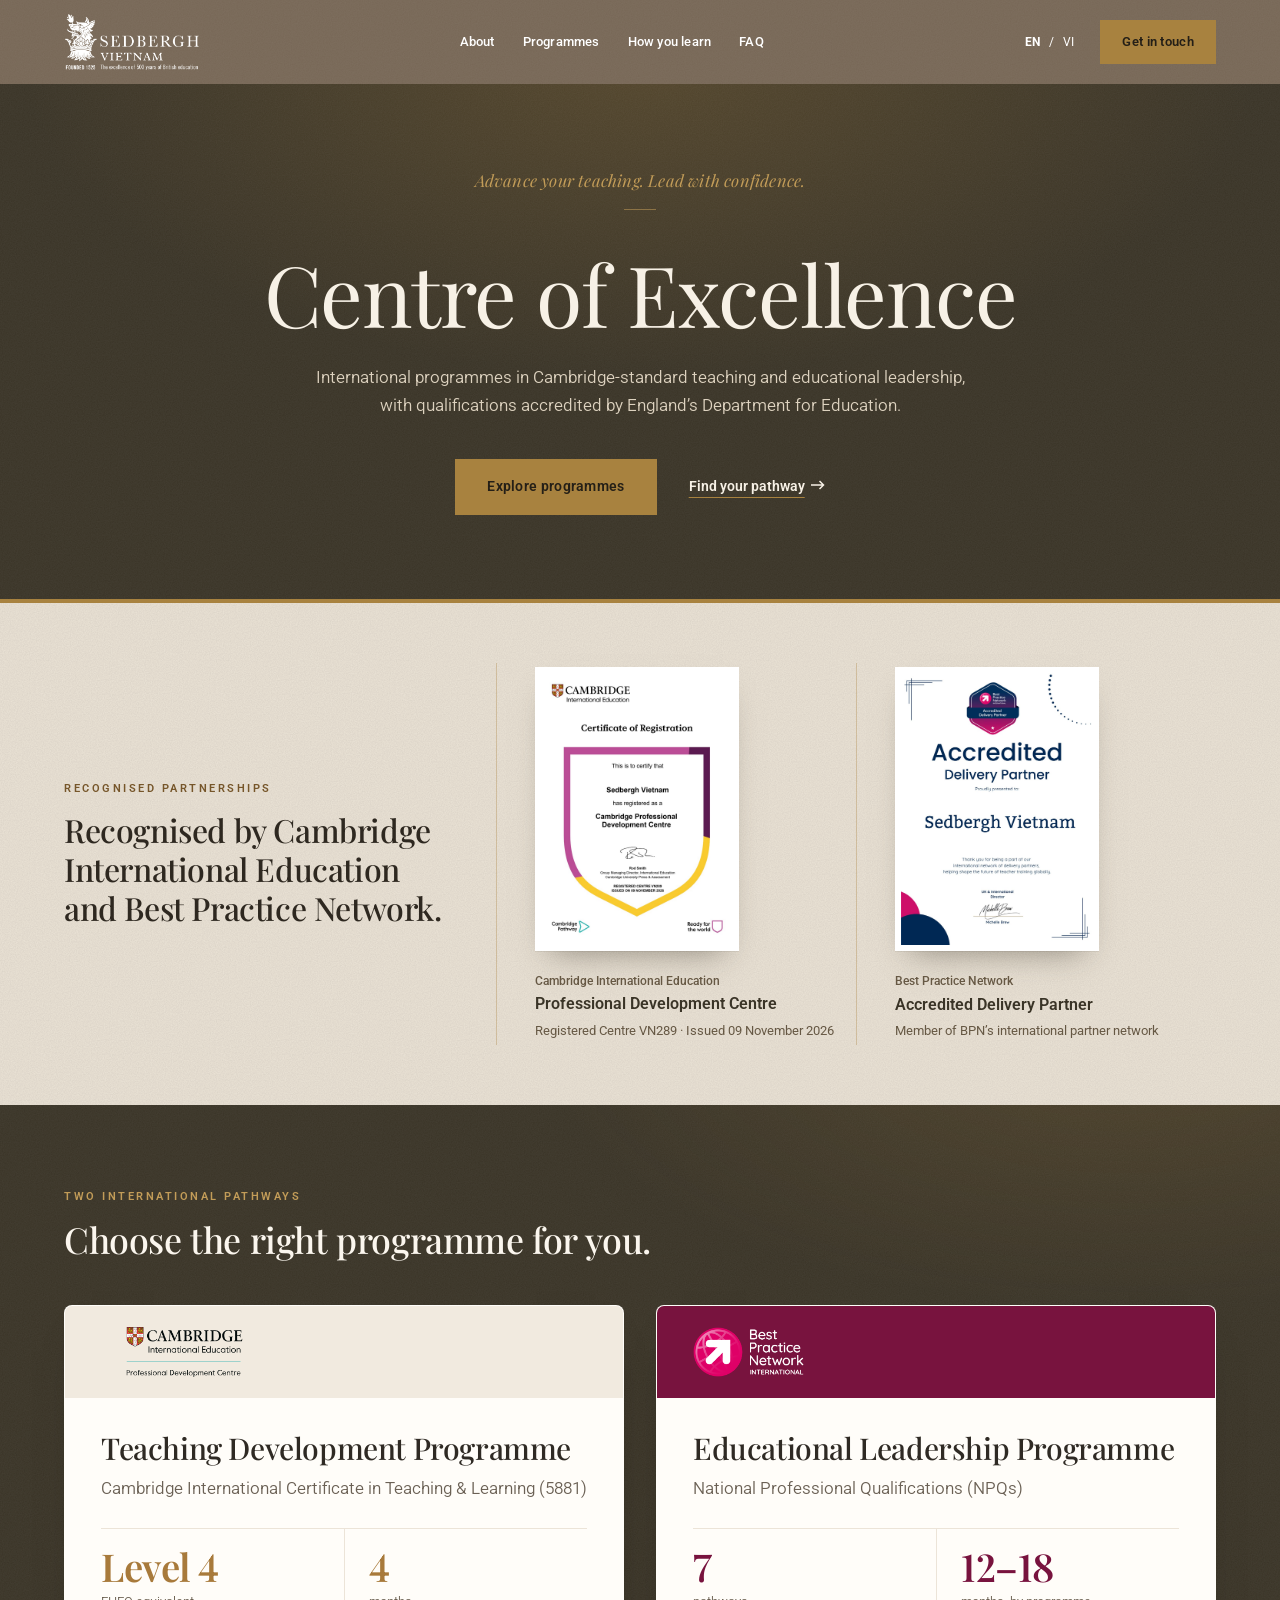
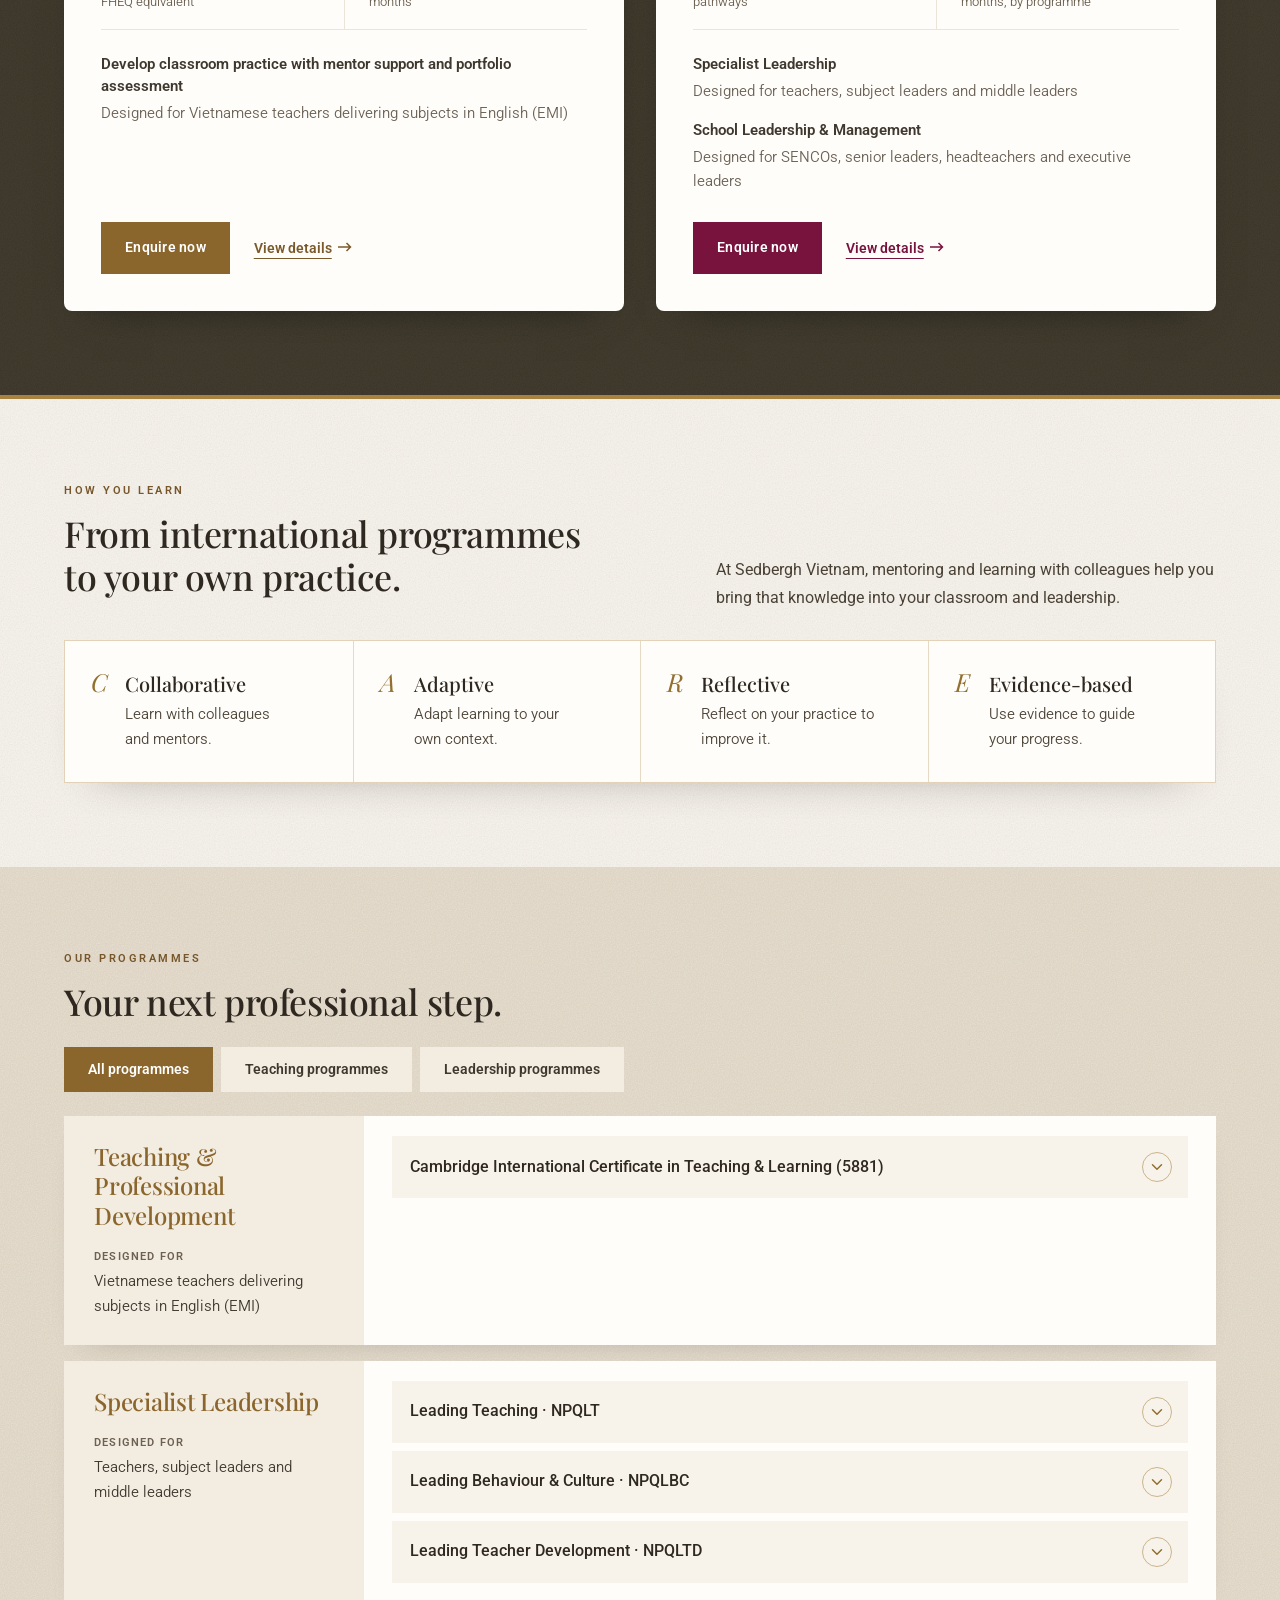
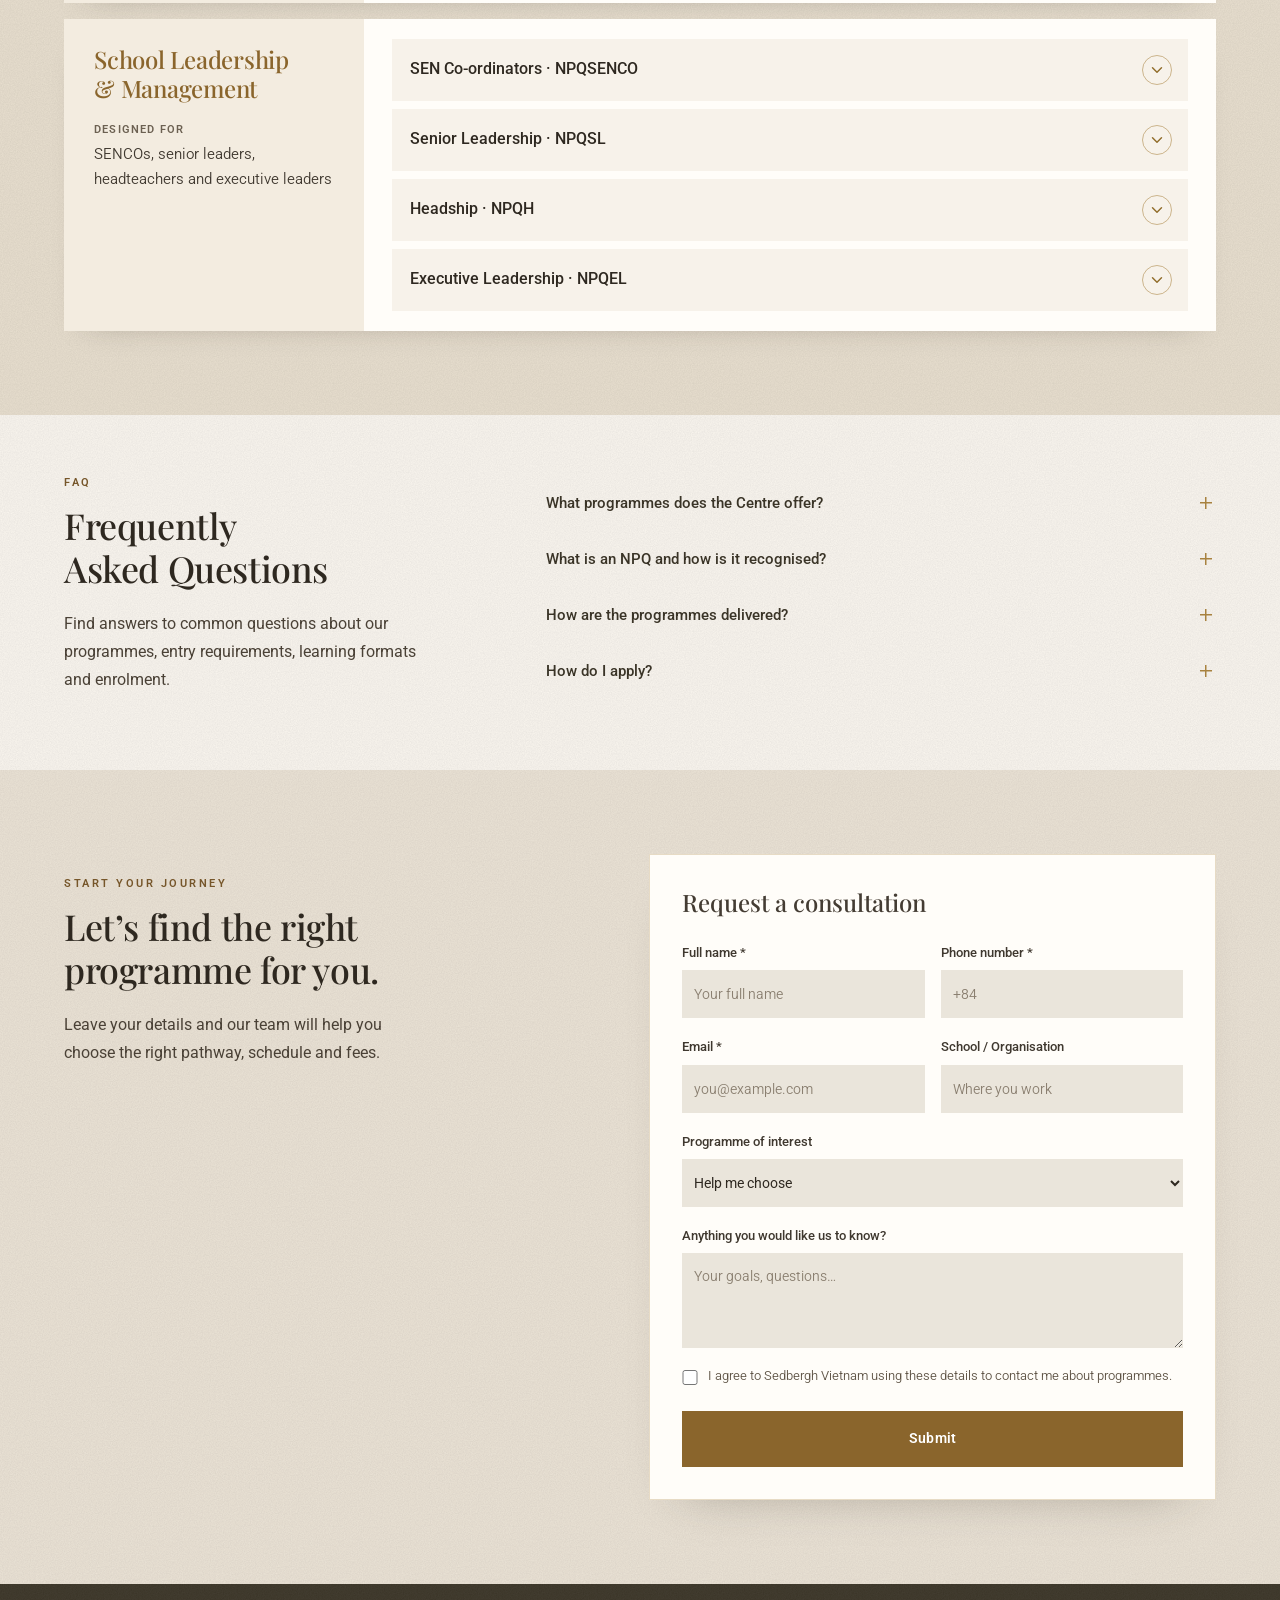
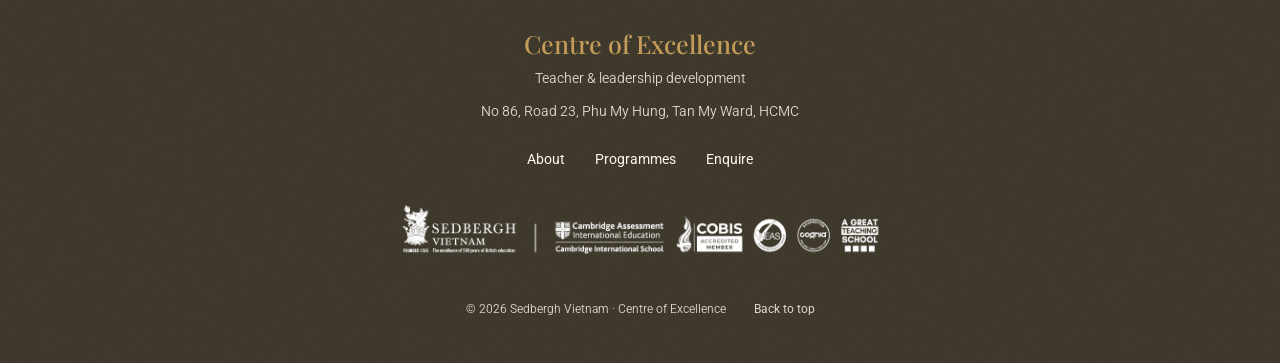
==== commit c1c0b550: "Cập nhật website 2026-11-18 21:01:37" ====
--- a/index.html
+++ b/index.html
@@ -1,2 +1 @@
-<!DOCTYPE html><html lang="en-GB"><head><meta charSet="utf-8"/><meta name="viewport" content="width=device-width, initial-scale=1"/><link rel="preload" as="image" href="/images/sedbergh-vietnam-white.png"/><link rel="preload" as="image" href="/images/cambridge-pdq-centre-logo.png"/><link rel="preload" as="image" href="/images/bpn-international-white.png"/><link rel="stylesheet" href="/_next/static/chunks/21fo4b1g4pml3.css" data-precedence="next"/><link rel="stylesheet" href="/_next/static/chunks/3yxtfi1wmpbai.css" data-precedence="next"/><link rel="preload" as="script" fetchPriority="low" href="/_next/static/chunks/3l04zcqx63h3y.js"/><script src="/_next/static/chunks/41qfcvra0dvw4.js" async=""></script><script src="/_next/static/chunks/1mh6a-0e61pyc.js" async=""></script><script src="/_next/static/chunks/turbopack-0_i3ve-33z88y.js" async=""></script><script src="/_next/static/chunks/3fntmmi971322.js" async=""></script><script src="/_next/static/chunks/0kk_3wks9zyc5.js" async=""></script><link rel="preload" href="https://fonts.googleapis.com/css2?family=Roboto:ital,wght@0,300..700;1,300..700&amp;family=Playfair+Display:ital,wght@0,400;0,500;0,600;0,700;1,400;1,500;1,600;1,700&amp;display=swap" as="style"/><title>Centre of Excellence | Sedbergh Vietnam</title><meta name="description" content="Professional development for teachers and school leaders through Cambridge PDQ and Best Practice Network NPQs at Sedbergh Vietnam."/><meta property="og:title" content="Centre of Excellence | Sedbergh Vietnam"/><meta property="og:description" content="Professional development for teachers and school leaders through Cambridge PDQ and Best Practice Network NPQs at Sedbergh Vietnam."/><meta property="og:url" content="https://coe.sedbergh.edu.vn"/><meta property="og:site_name" content="Sedbergh Vietnam"/><meta property="og:locale" content="en_GB"/><meta property="og:image" content="https://coe.sedbergh.edu.vn/og-image.jpg"/><meta property="og:image:width" content="1200"/><meta property="og:image:height" content="630"/><meta property="og:image:alt" content="Centre of Excellence, Sedbergh Vietnam"/><meta property="og:type" content="website"/><meta name="twitter:card" content="summary_large_image"/><meta name="twitter:title" content="Centre of Excellence | Sedbergh Vietnam"/><meta name="twitter:description" content="Professional development for teachers and school leaders through Cambridge PDQ and Best Practice Network NPQs at Sedbergh Vietnam."/><meta name="twitter:image" content="https://coe.sedbergh.edu.vn/og-image.jpg"/><link rel="icon" href="/favicon.ico" sizes="16x16 32x32 48x48"/><link rel="icon" href="/icon.png" type="image/png" sizes="512x512"/><link rel="apple-touch-icon" href="/apple-touch-icon.png" sizes="180x180"/><link rel="preconnect" href="https://fonts.googleapis.com"/><link rel="preconnect" href="https://fonts.gstatic.com" crossorigin=""/><link rel="stylesheet" href="https://fonts.googleapis.com/css2?family=Roboto:ital,wght@0,300..700;1,300..700&amp;family=Playfair+Display:ital,wght@0,400;0,500;0,600;0,700;1,400;1,500;1,600;1,700&amp;display=swap"/><script src="/_next/static/chunks/0cz1d0mv5g_q7.js" noModule=""></script></head><body><div hidden=""><!--$--><!--/$--></div><div class="coe-site"><header><a href="#" class="brand" aria-label="Sedbergh Vietnam"><img src="/images/sedbergh-vietnam-white.png" alt="Sedbergh Vietnam — Founded 1525"/></a><nav class=""><a href="#about">About</a><a href="#programmes">Programmes</a><a href="#journey">How you learn</a><a href="#faq">FAQ</a></nav><div class="head-actions"><div class="language" aria-label="Language"><button class="active">EN</button><span>/</span><button class="">VI</button></div><a class="button compact" href="#consultation">Get in touch<!-- --> </a><button class="mobile-menu" aria-label="Menu">Menu</button></div></header><main><section class="campaign-hero" id="about"><div class="campaign-copy"><h1 class="hero-title-vi">Centre of Excellence</h1><p class="hero-hook">International programmes in Cambridge‑standard teaching and educational leadership, with qualifications accredited by England’s Department for Education.</p><p class="hero-tagline">Advance your teaching. Lead with confidence.</p><div class="hero-actions"><a class="button" href="#strands">Explore programmes</a><a class="text-link" href="#consultation">Find your pathway</a></div></div></section><section class="recognition-strip" aria-label="Sedbergh Vietnam credentials"><div class="recognition-label"><p class="eyebrow">RECOGNISED FOUNDATIONS</p><h2>Established credentials.
-Professional commitment.</h2></div><div class="recognition-item"><button type="button" class="recognition-cert" aria-label="Enlarge certificate"><img src="/images/certificate-cambridge-pdc.jpg" alt="Cambridge Certificate of Registration, Sedbergh Vietnam, Registered Centre VN289" width="1000" height="1416" loading="lazy"/></button><span class="recognition-text"><small>Cambridge International Education</small><strong>Professional Development Centre</strong><span class="recognition-meta">Registered Centre VN289 · Issued 09 November 2026</span></span></div><div class="recognition-item"><button type="button" class="recognition-cert" aria-label="Enlarge certificate"><img src="/images/certificate-bpn-adp.jpg" alt="Best Practice Network Accredited Delivery Partner certificate, Sedbergh Vietnam" width="1000" height="1416" loading="lazy"/></button><span class="recognition-text"><small>Best Practice Network</small><strong>Accredited Delivery Partner</strong><span class="recognition-meta">Member of BPN’s international partner network</span></span></div></section><section class="signature-programmes course-first" id="strands"><div class="editorial-heading"><p class="eyebrow">TWO INTERNATIONAL PATHWAYS</p><h2>Choose the right programme for you.</h2></div><div class="signature-grid"><article class="signature cambridge"><div class="signature-top"><img src="/images/cambridge-pdq-centre-logo.png" alt="Cambridge Professional Development Centre"/></div><div class="signature-body"><h3 class="qualification-family">Teaching Development Programme</h3><h4 class="qualification-name">Cambridge International Certificate in Teaching &amp; Learning (5881)</h4><dl class="programme-stats"><div><dt>FHEQ equivalent</dt><dd>Level 4</dd></div><div><dt>months</dt><dd>4</dd></div></dl><div class="npq-audiences"><div><strong>Develop classroom practice with mentor support and portfolio assessment</strong><span>Designed for Vietnamese teachers teaching subjects in English (EMI)</span></div></div><div class="signature-actions"><button class="button">Enquire now</button><button class="text-link">View details</button></div><p class="signature-status">Sedbergh Vietnam · Cambridge Professional Development Centre</p></div></article><article class="signature bpn"><div class="signature-top"><img src="/images/bpn-international-white.png" alt="Best Practice Network International"/></div><div class="signature-body"><h3 class="qualification-family">Educational Leadership Programme</h3><h4 class="qualification-name">National Professional Qualifications (NPQs)</h4><dl class="programme-stats"><div><dt>pathways</dt><dd>7</dd></div><div><dt>months, by programme</dt><dd>12–18</dd></div></dl><div class="npq-audiences"><div><strong>Specialist leadership development</strong><span>Designed for specialist &amp; middle leaders</span></div><div><strong>Educational management &amp; leadership development</strong><span>Designed for SEN co-⁠ordinators, senior leaders, headteachers and executive leaders</span></div></div><div class="signature-actions"><button class="button">Enquire now</button><button class="text-link">View details</button></div><p class="signature-status">Sedbergh Vietnam · Accredited Delivery Partner</p></div></article></div></section><section class="care-block v-band tone-panel" id="journey"><div class="care-side"><p class="care-eyebrow">HOW YOU LEARN</p><h2>From international programmes to your own practice.</h2><p class="care-lead">At Sedbergh Vietnam, mentoring and learning with colleagues help you bring that knowledge into your classroom and leadership.</p></div><div class="care-principles-wrap"><p class="care-label">Four principles · C.A.R.E.</p><ol class="care-list"><li><span class="care-initial" aria-hidden="true">C</span><div><h3>Collaborative</h3><p>Learn with colleagues and mentors.</p></div></li><li><span class="care-initial" aria-hidden="true">A</span><div><h3>Adaptive</h3><p>Adapt learning to your own context.</p></div></li><li><span class="care-initial" aria-hidden="true">R</span><div><h3>Reflective</h3><p>Reflect on your practice to improve it.</p></div></li><li><span class="care-initial" aria-hidden="true">E</span><div><h3>Evidence-based</h3><p>Use evidence to guide your progress.</p></div></li></ol></div></section><section id="programmes" class="prog-block"><div class="prog-head"><div><p class="prog-eyebrow">OUR PROGRAMMES</p><h2>Your next professional step.</h2></div></div><div class="prog-filters"><button type="button" aria-pressed="true" class="is-active">All programmes</button><button type="button" aria-pressed="false" class="">Teaching programmes</button><button type="button" aria-pressed="false" class="">Leadership programmes</button></div><div class="prog-groups"><div class="prog-group cambridge"><div class="prog-group-intro"><h3 class="prog-group-name">Teaching development</h3><p class="prog-group-aud"><span>Designed for</span>Vietnamese teachers teaching subjects in English (EMI)</p></div><ul class="prog-list"><li class=""><button type="button" class="prog-row" aria-expanded="false" aria-controls="prog-pdq"><span class="prog-title">Cambridge International Certificate in Teaching &amp; Learning (5881)</span><svg class="prog-chevron" viewBox="0 0 24 24" width="20" height="20" aria-hidden="true"><path d="M6 9l6 6 6-6" fill="none" stroke="currentColor" stroke-width="2" stroke-linecap="round" stroke-linejoin="round"></path></svg></button></li></ul></div><div class="prog-group specialist"><div class="prog-group-intro"><h3 class="prog-group-name">Specialist leadership development</h3><p class="prog-group-aud"><span>Designed for</span>Specialist &amp; middle leaders</p></div><ul class="prog-list"><li class=""><button type="button" class="prog-row" aria-expanded="false" aria-controls="prog-npqlt"><span class="prog-title">Leading Teaching · NPQLT</span><svg class="prog-chevron" viewBox="0 0 24 24" width="20" height="20" aria-hidden="true"><path d="M6 9l6 6 6-6" fill="none" stroke="currentColor" stroke-width="2" stroke-linecap="round" stroke-linejoin="round"></path></svg></button></li><li class=""><button type="button" class="prog-row" aria-expanded="false" aria-controls="prog-npqlbc"><span class="prog-title">Leading Behaviour &amp; Culture · NPQLBC</span><svg class="prog-chevron" viewBox="0 0 24 24" width="20" height="20" aria-hidden="true"><path d="M6 9l6 6 6-6" fill="none" stroke="currentColor" stroke-width="2" stroke-linecap="round" stroke-linejoin="round"></path></svg></button></li><li class=""><button type="button" class="prog-row" aria-expanded="false" aria-controls="prog-npqltd"><span class="prog-title">Leading Teacher Development · NPQLTD</span><svg class="prog-chevron" viewBox="0 0 24 24" width="20" height="20" aria-hidden="true"><path d="M6 9l6 6 6-6" fill="none" stroke="currentColor" stroke-width="2" stroke-linecap="round" stroke-linejoin="round"></path></svg></button></li></ul></div><div class="prog-group leadership"><div class="prog-group-intro"><h3 class="prog-group-name">Educational management &amp; leadership development</h3><p class="prog-group-aud"><span>Designed for</span>SEN co-⁠ordinators, senior leaders, headteachers and executive leaders</p></div><ul class="prog-list"><li class=""><button type="button" class="prog-row" aria-expanded="false" aria-controls="prog-npqsenco"><span class="prog-title">SEN Co-ordinators · NPQSENCO</span><svg class="prog-chevron" viewBox="0 0 24 24" width="20" height="20" aria-hidden="true"><path d="M6 9l6 6 6-6" fill="none" stroke="currentColor" stroke-width="2" stroke-linecap="round" stroke-linejoin="round"></path></svg></button></li><li class=""><button type="button" class="prog-row" aria-expanded="false" aria-controls="prog-npqsl"><span class="prog-title">Senior Leadership · NPQSL</span><svg class="prog-chevron" viewBox="0 0 24 24" width="20" height="20" aria-hidden="true"><path d="M6 9l6 6 6-6" fill="none" stroke="currentColor" stroke-width="2" stroke-linecap="round" stroke-linejoin="round"></path></svg></button></li><li class=""><button type="button" class="prog-row" aria-expanded="false" aria-controls="prog-npqh"><span class="prog-title">Headship · NPQH</span><svg class="prog-chevron" viewBox="0 0 24 24" width="20" height="20" aria-hidden="true"><path d="M6 9l6 6 6-6" fill="none" stroke="currentColor" stroke-width="2" stroke-linecap="round" stroke-linejoin="round"></path></svg></button></li><li class=""><button type="button" class="prog-row" aria-expanded="false" aria-controls="prog-npqel"><span class="prog-title">Executive Leadership · NPQEL</span><svg class="prog-chevron" viewBox="0 0 24 24" width="20" height="20" aria-hidden="true"><path d="M6 9l6 6 6-6" fill="none" stroke="currentColor" stroke-width="2" stroke-linecap="round" stroke-linejoin="round"></path></svg></button></li></ul></div></div></section><section id="faq" class="section faq"><div><p class="eyebrow">FAQ</p><h2>Frequently Asked Questions</h2><p>Find answers to common questions about our programmes, entry requirements, learning formats and enrolment.</p></div><div><details><summary>What programmes does the Centre offer?</summary><p>The Centre focuses on two professional development programmes: the Cambridge International Certificate in Teaching &amp; Learning for teachers, and Best Practice Network’s National Professional Qualifications (NPQs) for educational leaders.</p></details><details><summary>What is an NPQ and how is it recognised?</summary><p>An NPQ (National Professional Qualification) is a qualification for developing specialist and leadership skills in education, accredited by England’s Department for Education (DfE). Sedbergh Vietnam is an accredited partner of Best Practice Network (BPN) to deliver these programmes.</p></details><details><summary>How are the programmes delivered?</summary><p>Programmes combine online learning with classroom practice, professional mentoring sessions, workshops and opportunities to share experience with colleagues. Learning focuses on practical application and evidence-based professional growth.</p></details><details><summary>How do I apply?</summary><p>Leave your details through the consultation form. Our team will share programme details, intake dates, fees and how to register. Submitting the form does not confirm enrolment or create any payment obligation.</p></details></div></section><section id="consultation" class="section consultation"><div class="consultation-copy"><p class="eyebrow">START YOUR JOURNEY</p><h2>Let’s find the right programme for you.</h2><p>Leave your details and our team will help you choose the right pathway, schedule and fees.</p></div><div class="form-panel"><form><h3>Request a consultation</h3><div class="form-grid"><label>Full name<!-- --> *<input required="" maxLength="120" placeholder="Your full name" name="name"/></label><label>Phone number<!-- --> *<input type="tel" required="" minLength="6" maxLength="30" placeholder="+84" name="phone"/></label><label>Email *<input required="" type="email" maxLength="200" placeholder="you@example.com" name="email"/></label><label>School / Organisation<input maxLength="200" placeholder="Where you work" name="school"/></label></div><label>Programme of interest<select><option value="" selected="">Help me choose</option><option value="Cambridge International Certificate in Teaching &amp; Learning (5881)">Cambridge International Certificate in Teaching &amp; Learning (5881)</option><option value="Leading Teaching · NPQLT">Leading Teaching · NPQLT</option><option value="Leading Behaviour &amp; Culture · NPQLBC">Leading Behaviour &amp; Culture · NPQLBC</option><option value="Leading Teacher Development · NPQLTD">Leading Teacher Development · NPQLTD</option><option value="SEN Co-ordinators · NPQSENCO">SEN Co-ordinators · NPQSENCO</option><option value="Senior Leadership · NPQSL">Senior Leadership · NPQSL</option><option value="Headship · NPQH">Headship · NPQH</option><option value="Executive Leadership · NPQEL">Executive Leadership · NPQEL</option></select></label><label>Anything you would like us to know?<textarea name="message" maxLength="2000" rows="3" placeholder="Your goals, questions…"></textarea></label><input class="honeypot" tabindex="-1" autoComplete="off" aria-hidden="true" name="website"/><label class="consent"><input type="checkbox" required="" name="consent"/><span>I agree to Sedbergh Vietnam using these details to contact me about programmes.</span></label><button class="button submit">Submit</button></form></div></section></main><footer class="refined-footer"><div class="footer-heading-row"><div><p class="footer-centre-name">Centre of Excellence</p><p class="footer-tagline">Teacher &amp; leadership development</p><address class="footer-address">No 86, Road 23, Phu My Hung, Tan My Ward, HCMC</address></div><div class="footer-side"><div class="footer-navigation" aria-label="Footer navigation"><a href="#about">About</a><a href="#programmes">Programmes</a><a href="#consultation">Enquire</a></div><div class="footer-accreditations"><img src="/images/sedbergh-accreditations-negative.png" alt="Sedbergh Vietnam and its accreditation and partner organisations" width="1046" height="120" loading="lazy"/></div></div></div><div class="footer-meta"><span>© <!-- -->2026<!-- --> Sedbergh Vietnam · Centre of Excellence</span><div><a href="#">Back to top</a></div></div></footer></div><!--$--><!--/$--><script src="/_next/static/chunks/3l04zcqx63h3y.js" id="_R_" async=""></script><script>(self.__next_f=self.__next_f||[]).push([0])</script><script>self.__next_f.push([1,"1:\"$Sreact.fragment\"\n2:I[39756,[\"/_next/static/chunks/3fntmmi971322.js\"],\"default\"]\n3:I[37457,[\"/_next/static/chunks/3fntmmi971322.js\"],\"default\"]\n4:I[47257,[\"/_next/static/chunks/3fntmmi971322.js\"],\"ClientPageRoot\"]\n5:I[31713,[\"/_next/static/chunks/3fntmmi971322.js\",\"/_next/static/chunks/0kk_3wks9zyc5.js\"],\"default\"]\n8:I[97367,[\"/_next/static/chunks/3fntmmi971322.js\"],\"OutletBoundary\"]\n9:\"$Sreact.suspense\"\nb:I[97367,[\"/_next/static/chunks/3fntmmi971322.js\"],\"ViewportBoundary\"]\nd:I[97367,[\"/_next/static/chunks/3fntmmi971322.js\"],\"MetadataBoundary\"]\nf:I[68027,[\"/_next/static/chunks/3fntmmi971322.js\"],\"default\",1]\n:HL[\"/_next/static/chunks/21fo4b1g4pml3.css\",\"style\"]\n:HL[\"/_next/static/chunks/3yxtfi1wmpbai.css\",\"style\"]\n:HL[\"https://fonts.googleapis.com/css2?family=Roboto:ital,wght@0,300..700;1,300..700\u0026family=Playfair+Display:ital,wght@0,400;0,500;0,600;0,700;1,400;1,500;1,600;1,700\u0026display=swap\",\"style\"]\n0:{\"P\":null,\"c\":[\"\",\"\"],\"q\":\"\",\"i\":false,\"f\":[[[\"\",{\"children\":[\"__PAGE__\",{},\"$undefined\",\"$undefined\",4608]},\"$undefined\",\"$undefined\",4624],[[\"$\",\"$1\",\"c\",{\"children\":[[[\"$\",\"link\",\"0\",{\"rel\":\"stylesheet\",\"href\":\"/_next/static/chunks/21fo4b1g4pml3.css\",\"precedence\":\"next\",\"crossOrigin\":\"$undefined\",\"nonce\":\"$undefined\"}],[\"$\",\"script\",\"script-0\",{\"src\":\"/_next/static/chunks/3fntmmi971322.js\",\"async\":true,\"nonce\":\"$undefined\"}]],[\"$\",\"html\",null,{\"lang\":\"en-GB\",\"children\":[[\"$\",\"head\",null,{\"children\":[[\"$\",\"link\",null,{\"rel\":\"preconnect\",\"href\":\"https://fonts.googleapis.com\"}],[\"$\",\"link\",null,{\"rel\":\"preconnect\",\"href\":\"https://fonts.gstatic.com\",\"crossOrigin\":\"\"}],[\"$\",\"link\",null,{\"rel\":\"stylesheet\",\"href\":\"https://fonts.googleapis.com/css2?family=Roboto:ital,wght@0,300..700;1,300..700\u0026family=Playfair+Display:ital,wght@0,400;0,500;0,600;0,700;1,400;1,500;1,600;1,700\u0026display=swap\"}]]}],[\"$\",\"body\",null,{\"children\":[\"$\",\"$L2\",null,{\"parallelRouterKey\":\"children\",\"error\":\"$undefined\",\"errorStyles\":\"$undefined\",\"errorScripts\":\"$undefined\",\"template\":[\"$\",\"$L3\",null,{}],\"templateStyles\":\"$undefined\",\"templateScripts\":\"$undefined\",\"notFound\":[[[\"$\",\"title\",null,{\"children\":\"404: This page could not be found.\"}],[\"$\",\"div\",null,{\"style\":{\"fontFamily\":\"system-ui,\\\"Segoe UI\\\",Roboto,Helvetica,Arial,sans-serif,\\\"Apple Color Emoji\\\",\\\"Segoe UI Emoji\\\"\",\"height\":\"100vh\",\"textAlign\":\"center\",\"display\":\"flex\",\"flexDirection\":\"column\",\"alignItems\":\"center\",\"justifyContent\":\"center\"},\"children\":[\"$\",\"div\",null,{\"children\":[[\"$\",\"style\",null,{\"dangerouslySetInnerHTML\":{\"__html\":\"body{color:#000;background:#fff;margin:0}.next-error-h1{border-right:1px solid rgba(0,0,0,.3)}@media (prefers-color-scheme:dark){body{color:#fff;background:#000}.next-error-h1{border-right:1px solid rgba(255,255,255,.3)}}\"}}],[\"$\",\"h1\",null,{\"className\":\"next-error-h1\",\"style\":{\"display\":\"inline-block\",\"margin\":\"0 20px 0 0\",\"padding\":\"0 23px 0 0\",\"fontSize\":24,\"fontWeight\":500,\"verticalAlign\":\"top\",\"lineHeight\":\"49px\"},\"children\":404}],[\"$\",\"div\",null,{\"style\":{\"display\":\"inline-block\"},\"children\":[\"$\",\"h2\",null,{\"style\":{\"fontSize\":14,\"fontWeight\":400,\"lineHeight\":\"49px\",\"margin\":0},\"children\":\"This page could not be found.\"}]}]]}]}]],[]],\"forbidden\":\"$undefined\",\"unauthorized\":\"$undefined\"}]}]]}]]}],{\"children\":[[\"$\",\"$1\",\"c\",{\"children\":[[\"$\",\"$L4\",null,{\"Component\":\"$5\",\"serverProvidedParams\":{\"searchParams\":{},\"params\":{},\"promises\":[\"$@6\",\"$@7\"]}}],[[\"$\",\"link\",\"0\",{\"rel\":\"stylesheet\",\"href\":\"/_next/static/chunks/3yxtfi1wmpbai.css\",\"precedence\":\"next\",\"crossOrigin\":\"$undefined\",\"nonce\":\"$undefined\"}],[\"$\",\"script\",\"script-0\",{\"src\":\"/_next/static/chunks/0kk_3wks9zyc5.js\",\"async\":true,\"nonce\":\"$undefined\"}]],[\"$\",\"$L8\",null,{\"children\":[\"$\",\"$9\",null,{\"name\":\"Next.MetadataOutlet\",\"children\":\"$@a\"}]}]]}],{},null,false,null]},null,false,null],[\"$\",\"$1\",\"h\",{\"children\":[null,[\"$\",\"$Lb\",null,{\"children\":\"$Lc\"}],[\"$\",\"div\",null,{\"hidden\":true,\"children\":[\"$\",\"$Ld\",null,{\"children\":[\"$\",\"$9\",null,{\"name\":\"Next.Metadata\",\"children\":\"$Le\"}]}]}],null]}],false]],\"m\":\"$undefined\",\"G\":[\"$f\",[[\"$\",\"link\",\"0\",{\"rel\":\"stylesheet\",\"href\":\"/_next/static/chunks/21fo4b1g4pml3.css\",\"precedence\":\"next\",\"crossOrigin\":\"$undefined\",\"nonce\":\"$undefined\"}]]],\"S\":true,\"h\":null,\"r\":\"$undefined\",\"s\":\"$undefined\",\"a\":\"$undefined\",\"l\":\"$undefined\",\"p\":\"$undefined\",\"d\":\"$undefined\",\"b\":\"TgagbkYY4AWvBv9HiJgKr\"}\n6:{}\n7:\"$0:f:0:1:1:children:0:props:children:0:props:serverProvidedParams:params\"\nc:[[\"$\",\"meta\",\"0\",{\"charSet\":\"utf-8\"}],[\"$\",\"meta\",\"1\",{\"name\":\"viewport\",\"content\":\"width=device-width, initial-scale=1\"}]]\n10:I[27201,[\"/_next/static/chunks/3fntmmi971322.js\"],\"IconMark\"]\na:null\ne:[[\"$\",\"title\",\"0\",{\"children\":\"Centre of Excellence | Sedbergh Vietnam\"}],[\"$\",\"meta\",\"1\",{\"name\":\"description\",\"content\":\"Professional development for teachers and school leaders through Cambridge PDQ and Best Practice Network NPQs at Sedbergh Vietnam.\"}],[\"$\",\"meta\",\"2\",{\"property\":\"og:title\",\"content\":\"Centre of Excellence | Sedbergh Vietnam\"}],[\"$\",\"meta\",\"3\",{\"property\":\"og:description\",\"content\":\"Professional development for teachers and school leaders through Cambridge PDQ and Best Practice Network NPQs at Sedbergh Vietnam.\"}],[\"$\",\"meta\",\"4\",{\"property\":\"og:url\",\"content\":\"https://coe.sedbergh.edu.vn\"}],[\"$\",\"meta\",\"5\",{\"property\":\"og:site_name\",\"content\":\"Sedbergh Vietnam\"}],[\"$\",\"meta\",\"6\",{\"property\":\"og:locale\",\"content\":\"en_GB\"}],[\"$\",\"meta\",\"7\",{\"property\":\"og:image\",\"content\":\"https://coe.sedbergh.edu.vn/og-image.jpg\"}],[\"$\",\"meta\",\"8\",{\"property\":\"og:image:width\",\"content\":\"1200\"}],[\"$\",\"meta\",\"9\",{\"property\":\"og:image:height\",\"content\":\"630\"}],[\"$\",\"meta\",\"10\",{\"property\":\"og:image:alt\",\"content\":\"Centre of Excellence, Sedbergh Vietnam\"}],[\"$\",\"meta\",\"11\",{\"property\":\"og:type\",\"content\":\"website\"}],[\"$\",\"meta\",\"12\",{\"name\":\"twitter:card\",\"content\":\"summary_large_image\"}],[\"$\",\"meta\",\"13\",{\"name\":\"twitter:title\",\"content\":\"Centre of Excellence | Sedbergh Vietnam\"}],[\"$\",\"meta\",\"14\",{\"name\":\"twitter:description\",\"content\":\"Professional development for teachers and school leaders through Cambridge PDQ and Best Practice Network NPQs at Sedbergh Vietnam.\"}],[\"$\",\"meta\",\"15\",{\"name\":\"twitter:image\",\"content\":\"https://coe.sedbergh.edu.vn/og-image.jpg\"}],[\"$\",\"link\",\"16\",{\"rel\":\"icon\",\"href\":\"/favicon.ico\",\"sizes\":\"16x16 32x32 48x48\"}],[\"$\",\"link\",\"17\",{\"rel\":\"icon\",\"href\":\"/icon.png\",\"type\":\"image/png\",\"sizes\":\"512x512\"}],[\"$\",\"link\",\"18\",{\"rel\":\"apple-touch-icon\",\"href\":\"/apple-touch-icon.png\",\"sizes\":\"180x180\"}],[\"$\",\"$L10\",\"19\",{}]]\n"])</script></body></html>+<!DOCTYPE html><html lang="en-GB"><head><meta charSet="utf-8"/><meta name="viewport" content="width=device-width, initial-scale=1"/><link rel="preload" as="image" href="/images/sedbergh-vietnam-white.png"/><link rel="preload" as="image" href="/images/cambridge-pdq-centre-logo.png"/><link rel="preload" as="image" href="/images/bpn-international-white.png"/><link rel="stylesheet" href="/_next/static/chunks/21fo4b1g4pml3.css" data-precedence="next"/><link rel="stylesheet" href="/_next/static/chunks/38sq-30jz1_j_.css" data-precedence="next"/><link rel="preload" as="script" fetchPriority="low" href="/_next/static/chunks/3l04zcqx63h3y.js"/><script src="/_next/static/chunks/41qfcvra0dvw4.js" async=""></script><script src="/_next/static/chunks/1mh6a-0e61pyc.js" async=""></script><script src="/_next/static/chunks/turbopack-0_i3ve-33z88y.js" async=""></script><script src="/_next/static/chunks/3fntmmi971322.js" async=""></script><script src="/_next/static/chunks/0wuwds54lklsq.js" async=""></script><link rel="preload" href="https://fonts.googleapis.com/css2?family=Roboto:ital,wght@0,300..700;1,300..700&amp;family=Playfair+Display:ital,wght@0,400;0,500;0,600;0,700;1,400;1,500;1,600;1,700&amp;display=swap" as="style"/><title>Centre of Excellence | Sedbergh Vietnam</title><meta name="description" content="Professional development for teachers and school leaders through Cambridge PDQ and Best Practice Network NPQs at Sedbergh Vietnam."/><meta property="og:title" content="Centre of Excellence | Sedbergh Vietnam"/><meta property="og:description" content="Professional development for teachers and school leaders through Cambridge PDQ and Best Practice Network NPQs at Sedbergh Vietnam."/><meta property="og:url" content="https://coe.sedbergh.edu.vn"/><meta property="og:site_name" content="Sedbergh Vietnam"/><meta property="og:locale" content="en_GB"/><meta property="og:image" content="https://coe.sedbergh.edu.vn/og-image.jpg"/><meta property="og:image:width" content="1200"/><meta property="og:image:height" content="630"/><meta property="og:image:alt" content="Centre of Excellence, Sedbergh Vietnam"/><meta property="og:type" content="website"/><meta name="twitter:card" content="summary_large_image"/><meta name="twitter:title" content="Centre of Excellence | Sedbergh Vietnam"/><meta name="twitter:description" content="Professional development for teachers and school leaders through Cambridge PDQ and Best Practice Network NPQs at Sedbergh Vietnam."/><meta name="twitter:image" content="https://coe.sedbergh.edu.vn/og-image.jpg"/><link rel="icon" href="/favicon.ico" sizes="16x16 32x32 48x48"/><link rel="icon" href="/icon.png" type="image/png" sizes="512x512"/><link rel="apple-touch-icon" href="/apple-touch-icon.png" sizes="180x180"/><link rel="preconnect" href="https://fonts.googleapis.com"/><link rel="preconnect" href="https://fonts.gstatic.com" crossorigin=""/><link rel="stylesheet" href="https://fonts.googleapis.com/css2?family=Roboto:ital,wght@0,300..700;1,300..700&amp;family=Playfair+Display:ital,wght@0,400;0,500;0,600;0,700;1,400;1,500;1,600;1,700&amp;display=swap"/><script src="/_next/static/chunks/0cz1d0mv5g_q7.js" noModule=""></script></head><body><div hidden=""><!--$--><!--/$--></div><div class="coe-site"><header><a href="#" class="brand" aria-label="Sedbergh Vietnam"><img src="/images/sedbergh-vietnam-white.png" alt="Sedbergh Vietnam — Founded 1525"/></a><nav class=""><a href="#about">About</a><a href="#programmes">Programmes</a><a href="#journey">How you learn</a><a href="#faq">FAQ</a></nav><div class="head-actions"><div class="language" aria-label="Language"><button class="active">EN</button><span>/</span><button class="">VI</button></div><a class="button compact" href="#consultation">Get in touch<!-- --> </a><button class="mobile-menu" aria-label="Menu">Menu</button></div></header><main><section class="campaign-hero" id="about"><div class="campaign-copy"><h1 class="hero-title-vi">Centre of Excellence</h1><p class="hero-hook">International programmes in Cambridge‑standard teaching and educational leadership, with qualifications accredited by England’s Department for Education.</p><p class="hero-tagline">Advance your teaching. Lead with confidence.</p><div class="hero-actions"><a class="button" href="#strands">Explore programmes</a><a class="text-link" href="#consultation">Find your pathway</a></div></div></section><section class="recognition-strip" aria-label="Sedbergh Vietnam credentials"><div class="recognition-label"><p class="eyebrow">RECOGNISED PARTNERSHIPS</p><h2>Recognised by Cambridge International Education and Best Practice Network.</h2></div><div class="recognition-item"><button type="button" class="recognition-cert" aria-label="Enlarge certificate"><img src="/images/certificate-cambridge-pdc.jpg" alt="Cambridge Certificate of Registration, Sedbergh Vietnam, Registered Centre VN289" width="1000" height="1416" loading="lazy"/></button><span class="recognition-text"><small>Cambridge International Education</small><strong>Professional Development Centre</strong><span class="recognition-meta">Registered Centre VN289 · Issued 09 November 2026</span></span></div><div class="recognition-item"><button type="button" class="recognition-cert" aria-label="Enlarge certificate"><img src="/images/certificate-bpn-adp.jpg" alt="Best Practice Network Accredited Delivery Partner certificate, Sedbergh Vietnam" width="1000" height="1416" loading="lazy"/></button><span class="recognition-text"><small>Best Practice Network</small><strong>Accredited Delivery Partner</strong><span class="recognition-meta">Member of BPN’s international partner network</span></span></div></section><section class="signature-programmes course-first" id="strands"><div class="editorial-heading"><p class="eyebrow">TWO INTERNATIONAL PATHWAYS</p><h2>Choose the right programme for you.</h2></div><div class="signature-grid"><article class="signature cambridge"><div class="signature-top"><img src="/images/cambridge-pdq-centre-logo.png" alt="Cambridge Professional Development Centre"/></div><div class="signature-body"><h3 class="qualification-family">Teaching Development Programme</h3><h4 class="qualification-name">Cambridge International Certificate in Teaching &amp; Learning (5881)</h4><dl class="programme-stats"><div><dt>FHEQ equivalent</dt><dd>Level 4</dd></div><div><dt>months</dt><dd>4</dd></div></dl><div class="npq-audiences"><div><strong>Develop classroom practice with mentor support and portfolio assessment</strong><span>Designed for Vietnamese teachers delivering subjects in English (EMI)</span></div></div><div class="signature-actions"><button class="button">Enquire now</button><button class="text-link">View details</button></div><p class="signature-status">Sedbergh Vietnam · Cambridge Professional Development Centre</p></div></article><article class="signature bpn"><div class="signature-top"><img src="/images/bpn-international-white.png" alt="Best Practice Network International"/></div><div class="signature-body"><h3 class="qualification-family">Educational Leadership Programme</h3><h4 class="qualification-name">National Professional Qualifications (NPQs)</h4><dl class="programme-stats"><div><dt>pathways</dt><dd>7</dd></div><div><dt>months, by programme</dt><dd>12–18</dd></div></dl><div class="npq-audiences"><div><strong>Specialist Leadership</strong><span>Designed for teachers, subject leaders and middle leaders</span></div><div><strong>School Leadership &amp; Management</strong><span>Designed for SENCOs, senior leaders, headteachers and executive leaders</span></div></div><div class="signature-actions"><button class="button">Enquire now</button><button class="text-link">View details</button></div><p class="signature-status">Sedbergh Vietnam · Accredited Delivery Partner</p></div></article></div></section><section class="care-block v-band tone-panel" id="journey"><div class="care-side"><p class="care-eyebrow">HOW YOU LEARN</p><h2>From international programmes to your own practice.</h2><p class="care-lead">At Sedbergh Vietnam, mentoring and learning with colleagues help you bring that knowledge into your classroom and leadership.</p></div><div class="care-principles-wrap"><p class="care-label">Four principles · C.A.R.E.</p><ol class="care-list"><li><span class="care-initial" aria-hidden="true">C</span><div><h3>Collaborative</h3><p>Learn with colleagues and mentors.</p></div></li><li><span class="care-initial" aria-hidden="true">A</span><div><h3>Adaptive</h3><p>Adapt learning to your own context.</p></div></li><li><span class="care-initial" aria-hidden="true">R</span><div><h3>Reflective</h3><p>Reflect on your practice to improve it.</p></div></li><li><span class="care-initial" aria-hidden="true">E</span><div><h3>Evidence-based</h3><p>Use evidence to guide your progress.</p></div></li></ol></div></section><section id="programmes" class="prog-block"><div class="prog-head"><div><p class="prog-eyebrow">OUR PROGRAMMES</p><h2>Your next professional step.</h2></div></div><div class="prog-filters"><button type="button" aria-pressed="true" class="is-active">All programmes</button><button type="button" aria-pressed="false" class="">Teaching programmes</button><button type="button" aria-pressed="false" class="">Leadership programmes</button></div><div class="prog-groups"><div class="prog-group cambridge"><div class="prog-group-intro"><h3 class="prog-group-name">Teaching &amp; Professional Development</h3><p class="prog-group-aud"><span>Designed for</span>Vietnamese teachers delivering subjects in English (EMI)</p></div><ul class="prog-list"><li class=""><button type="button" class="prog-row" aria-expanded="false" aria-controls="prog-pdq"><span class="prog-title">Cambridge International Certificate in Teaching &amp; Learning (5881)</span><svg class="prog-chevron" viewBox="0 0 24 24" width="20" height="20" aria-hidden="true"><path d="M6 9l6 6 6-6" fill="none" stroke="currentColor" stroke-width="2" stroke-linecap="round" stroke-linejoin="round"></path></svg></button></li></ul></div><div class="prog-group specialist"><div class="prog-group-intro"><h3 class="prog-group-name">Specialist Leadership</h3><p class="prog-group-aud"><span>Designed for</span>Teachers, subject leaders and middle leaders</p></div><ul class="prog-list"><li class=""><button type="button" class="prog-row" aria-expanded="false" aria-controls="prog-npqlt"><span class="prog-title">Leading Teaching · NPQLT</span><svg class="prog-chevron" viewBox="0 0 24 24" width="20" height="20" aria-hidden="true"><path d="M6 9l6 6 6-6" fill="none" stroke="currentColor" stroke-width="2" stroke-linecap="round" stroke-linejoin="round"></path></svg></button></li><li class=""><button type="button" class="prog-row" aria-expanded="false" aria-controls="prog-npqlbc"><span class="prog-title">Leading Behaviour &amp; Culture · NPQLBC</span><svg class="prog-chevron" viewBox="0 0 24 24" width="20" height="20" aria-hidden="true"><path d="M6 9l6 6 6-6" fill="none" stroke="currentColor" stroke-width="2" stroke-linecap="round" stroke-linejoin="round"></path></svg></button></li><li class=""><button type="button" class="prog-row" aria-expanded="false" aria-controls="prog-npqltd"><span class="prog-title">Leading Teacher Development · NPQLTD</span><svg class="prog-chevron" viewBox="0 0 24 24" width="20" height="20" aria-hidden="true"><path d="M6 9l6 6 6-6" fill="none" stroke="currentColor" stroke-width="2" stroke-linecap="round" stroke-linejoin="round"></path></svg></button></li></ul></div><div class="prog-group leadership"><div class="prog-group-intro"><h3 class="prog-group-name">School Leadership &amp; Management</h3><p class="prog-group-aud"><span>Designed for</span>SENCOs, senior leaders, headteachers and executive leaders</p></div><ul class="prog-list"><li class=""><button type="button" class="prog-row" aria-expanded="false" aria-controls="prog-npqsenco"><span class="prog-title">SEN Co-ordinators · NPQSENCO</span><svg class="prog-chevron" viewBox="0 0 24 24" width="20" height="20" aria-hidden="true"><path d="M6 9l6 6 6-6" fill="none" stroke="currentColor" stroke-width="2" stroke-linecap="round" stroke-linejoin="round"></path></svg></button></li><li class=""><button type="button" class="prog-row" aria-expanded="false" aria-controls="prog-npqsl"><span class="prog-title">Senior Leadership · NPQSL</span><svg class="prog-chevron" viewBox="0 0 24 24" width="20" height="20" aria-hidden="true"><path d="M6 9l6 6 6-6" fill="none" stroke="currentColor" stroke-width="2" stroke-linecap="round" stroke-linejoin="round"></path></svg></button></li><li class=""><button type="button" class="prog-row" aria-expanded="false" aria-controls="prog-npqh"><span class="prog-title">Headship · NPQH</span><svg class="prog-chevron" viewBox="0 0 24 24" width="20" height="20" aria-hidden="true"><path d="M6 9l6 6 6-6" fill="none" stroke="currentColor" stroke-width="2" stroke-linecap="round" stroke-linejoin="round"></path></svg></button></li><li class=""><button type="button" class="prog-row" aria-expanded="false" aria-controls="prog-npqel"><span class="prog-title">Executive Leadership · NPQEL</span><svg class="prog-chevron" viewBox="0 0 24 24" width="20" height="20" aria-hidden="true"><path d="M6 9l6 6 6-6" fill="none" stroke="currentColor" stroke-width="2" stroke-linecap="round" stroke-linejoin="round"></path></svg></button></li></ul></div></div></section><section id="faq" class="section faq"><div><p class="eyebrow">FAQ</p><h2>Frequently Asked Questions</h2><p>Find answers to common questions about our programmes, entry requirements, learning formats and enrolment.</p></div><div><details><summary>What programmes does the Centre offer?</summary><p>The Centre focuses on two professional development programmes: the Cambridge International Certificate in Teaching &amp; Learning for teachers, and Best Practice Network’s National Professional Qualifications (NPQs) for educational leaders.</p></details><details><summary>What is an NPQ and how is it recognised?</summary><p>An NPQ (National Professional Qualification) is a qualification for developing specialist and leadership skills in education, accredited by England’s Department for Education (DfE). Sedbergh Vietnam is an accredited partner of Best Practice Network (BPN) to deliver these programmes.</p></details><details><summary>How are the programmes delivered?</summary><p>Programmes combine online learning with classroom practice, professional mentoring sessions, workshops and opportunities to share experience with colleagues. Learning focuses on practical application and evidence-based professional growth.</p></details><details><summary>How do I apply?</summary><p>Leave your details through the consultation form. Our team will share programme details, intake dates, fees and how to register. Submitting the form does not confirm enrolment or create any payment obligation.</p></details></div></section><section id="consultation" class="section consultation"><div class="consultation-copy"><p class="eyebrow">START YOUR JOURNEY</p><h2>Let’s find the right programme for you.</h2><p>Leave your details and our team will help you choose the right pathway, schedule and fees.</p></div><div class="form-panel"><form><h3>Request a consultation</h3><div class="form-grid"><label>Full name<!-- --> *<input required="" maxLength="120" placeholder="Your full name" name="name"/></label><label>Phone number<!-- --> *<input type="tel" required="" minLength="6" maxLength="30" placeholder="+84" name="phone"/></label><label>Email *<input required="" type="email" maxLength="200" placeholder="you@example.com" name="email"/></label><label>School / Organisation<input maxLength="200" placeholder="Where you work" name="school"/></label></div><label>Programme of interest<select><option value="" selected="">Help me choose</option><option value="Cambridge International Certificate in Teaching &amp; Learning (5881)">Cambridge International Certificate in Teaching &amp; Learning (5881)</option><option value="Leading Teaching · NPQLT">Leading Teaching · NPQLT</option><option value="Leading Behaviour &amp; Culture · NPQLBC">Leading Behaviour &amp; Culture · NPQLBC</option><option value="Leading Teacher Development · NPQLTD">Leading Teacher Development · NPQLTD</option><option value="SEN Co-ordinators · NPQSENCO">SEN Co-ordinators · NPQSENCO</option><option value="Senior Leadership · NPQSL">Senior Leadership · NPQSL</option><option value="Headship · NPQH">Headship · NPQH</option><option value="Executive Leadership · NPQEL">Executive Leadership · NPQEL</option></select></label><label>Anything you would like us to know?<textarea name="message" maxLength="2000" rows="3" placeholder="Your goals, questions…"></textarea></label><input class="honeypot" tabindex="-1" autoComplete="off" aria-hidden="true" name="website"/><label class="consent"><input type="checkbox" required="" name="consent"/><span>I agree to Sedbergh Vietnam using these details to contact me about programmes.</span></label><button class="button submit">Submit</button></form></div></section></main><footer class="refined-footer"><div class="footer-heading-row"><div><p class="footer-centre-name">Centre of Excellence</p><p class="footer-tagline">Teacher &amp; leadership development</p><address class="footer-address">No 86, Road 23, Phu My Hung, Tan My Ward, HCMC</address></div><div class="footer-side"><div class="footer-navigation" aria-label="Footer navigation"><a href="#about">About</a><a href="#programmes">Programmes</a><a href="#consultation">Enquire</a></div><div class="footer-accreditations"><img src="/images/sedbergh-accreditations-negative.png" alt="Sedbergh Vietnam and its accreditation and partner organisations" width="1046" height="120" loading="lazy"/></div></div></div><div class="footer-meta"><span>© <!-- -->2026<!-- --> Sedbergh Vietnam · Centre of Excellence</span><div><a href="#">Back to top</a></div></div></footer></div><!--$--><!--/$--><script src="/_next/static/chunks/3l04zcqx63h3y.js" id="_R_" async=""></script><script>(self.__next_f=self.__next_f||[]).push([0])</script><script>self.__next_f.push([1,"1:\"$Sreact.fragment\"\n2:I[39756,[\"/_next/static/chunks/3fntmmi971322.js\"],\"default\"]\n3:I[37457,[\"/_next/static/chunks/3fntmmi971322.js\"],\"default\"]\n4:I[47257,[\"/_next/static/chunks/3fntmmi971322.js\"],\"ClientPageRoot\"]\n5:I[31713,[\"/_next/static/chunks/3fntmmi971322.js\",\"/_next/static/chunks/0wuwds54lklsq.js\"],\"default\"]\n8:I[97367,[\"/_next/static/chunks/3fntmmi971322.js\"],\"OutletBoundary\"]\n9:\"$Sreact.suspense\"\nb:I[97367,[\"/_next/static/chunks/3fntmmi971322.js\"],\"ViewportBoundary\"]\nd:I[97367,[\"/_next/static/chunks/3fntmmi971322.js\"],\"MetadataBoundary\"]\nf:I[68027,[\"/_next/static/chunks/3fntmmi971322.js\"],\"default\",1]\n:HL[\"/_next/static/chunks/21fo4b1g4pml3.css\",\"style\"]\n:HL[\"/_next/static/chunks/38sq-30jz1_j_.css\",\"style\"]\n:HL[\"https://fonts.googleapis.com/css2?family=Roboto:ital,wght@0,300..700;1,300..700\u0026family=Playfair+Display:ital,wght@0,400;0,500;0,600;0,700;1,400;1,500;1,600;1,700\u0026display=swap\",\"style\"]\n0:{\"P\":null,\"c\":[\"\",\"\"],\"q\":\"\",\"i\":false,\"f\":[[[\"\",{\"children\":[\"__PAGE__\",{},\"$undefined\",\"$undefined\",4608]},\"$undefined\",\"$undefined\",4624],[[\"$\",\"$1\",\"c\",{\"children\":[[[\"$\",\"link\",\"0\",{\"rel\":\"stylesheet\",\"href\":\"/_next/static/chunks/21fo4b1g4pml3.css\",\"precedence\":\"next\",\"crossOrigin\":\"$undefined\",\"nonce\":\"$undefined\"}],[\"$\",\"script\",\"script-0\",{\"src\":\"/_next/static/chunks/3fntmmi971322.js\",\"async\":true,\"nonce\":\"$undefined\"}]],[\"$\",\"html\",null,{\"lang\":\"en-GB\",\"children\":[[\"$\",\"head\",null,{\"children\":[[\"$\",\"link\",null,{\"rel\":\"preconnect\",\"href\":\"https://fonts.googleapis.com\"}],[\"$\",\"link\",null,{\"rel\":\"preconnect\",\"href\":\"https://fonts.gstatic.com\",\"crossOrigin\":\"\"}],[\"$\",\"link\",null,{\"rel\":\"stylesheet\",\"href\":\"https://fonts.googleapis.com/css2?family=Roboto:ital,wght@0,300..700;1,300..700\u0026family=Playfair+Display:ital,wght@0,400;0,500;0,600;0,700;1,400;1,500;1,600;1,700\u0026display=swap\"}]]}],[\"$\",\"body\",null,{\"children\":[\"$\",\"$L2\",null,{\"parallelRouterKey\":\"children\",\"error\":\"$undefined\",\"errorStyles\":\"$undefined\",\"errorScripts\":\"$undefined\",\"template\":[\"$\",\"$L3\",null,{}],\"templateStyles\":\"$undefined\",\"templateScripts\":\"$undefined\",\"notFound\":[[[\"$\",\"title\",null,{\"children\":\"404: This page could not be found.\"}],[\"$\",\"div\",null,{\"style\":{\"fontFamily\":\"system-ui,\\\"Segoe UI\\\",Roboto,Helvetica,Arial,sans-serif,\\\"Apple Color Emoji\\\",\\\"Segoe UI Emoji\\\"\",\"height\":\"100vh\",\"textAlign\":\"center\",\"display\":\"flex\",\"flexDirection\":\"column\",\"alignItems\":\"center\",\"justifyContent\":\"center\"},\"children\":[\"$\",\"div\",null,{\"children\":[[\"$\",\"style\",null,{\"dangerouslySetInnerHTML\":{\"__html\":\"body{color:#000;background:#fff;margin:0}.next-error-h1{border-right:1px solid rgba(0,0,0,.3)}@media (prefers-color-scheme:dark){body{color:#fff;background:#000}.next-error-h1{border-right:1px solid rgba(255,255,255,.3)}}\"}}],[\"$\",\"h1\",null,{\"className\":\"next-error-h1\",\"style\":{\"display\":\"inline-block\",\"margin\":\"0 20px 0 0\",\"padding\":\"0 23px 0 0\",\"fontSize\":24,\"fontWeight\":500,\"verticalAlign\":\"top\",\"lineHeight\":\"49px\"},\"children\":404}],[\"$\",\"div\",null,{\"style\":{\"display\":\"inline-block\"},\"children\":[\"$\",\"h2\",null,{\"style\":{\"fontSize\":14,\"fontWeight\":400,\"lineHeight\":\"49px\",\"margin\":0},\"children\":\"This page could not be found.\"}]}]]}]}]],[]],\"forbidden\":\"$undefined\",\"unauthorized\":\"$undefined\"}]}]]}]]}],{\"children\":[[\"$\",\"$1\",\"c\",{\"children\":[[\"$\",\"$L4\",null,{\"Component\":\"$5\",\"serverProvidedParams\":{\"searchParams\":{},\"params\":{},\"promises\":[\"$@6\",\"$@7\"]}}],[[\"$\",\"link\",\"0\",{\"rel\":\"stylesheet\",\"href\":\"/_next/static/chunks/38sq-30jz1_j_.css\",\"precedence\":\"next\",\"crossOrigin\":\"$undefined\",\"nonce\":\"$undefined\"}],[\"$\",\"script\",\"script-0\",{\"src\":\"/_next/static/chunks/0wuwds54lklsq.js\",\"async\":true,\"nonce\":\"$undefined\"}]],[\"$\",\"$L8\",null,{\"children\":[\"$\",\"$9\",null,{\"name\":\"Next.MetadataOutlet\",\"children\":\"$@a\"}]}]]}],{},null,false,null]},null,false,null],[\"$\",\"$1\",\"h\",{\"children\":[null,[\"$\",\"$Lb\",null,{\"children\":\"$Lc\"}],[\"$\",\"div\",null,{\"hidden\":true,\"children\":[\"$\",\"$Ld\",null,{\"children\":[\"$\",\"$9\",null,{\"name\":\"Next.Metadata\",\"children\":\"$Le\"}]}]}],null]}],false]],\"m\":\"$undefined\",\"G\":[\"$f\",[[\"$\",\"link\",\"0\",{\"rel\":\"stylesheet\",\"href\":\"/_next/static/chunks/21fo4b1g4pml3.css\",\"precedence\":\"next\",\"crossOrigin\":\"$undefined\",\"nonce\":\"$undefined\"}]]],\"S\":true,\"h\":null,\"r\":\"$undefined\",\"s\":\"$undefined\",\"a\":\"$undefined\",\"l\":\"$undefined\",\"p\":\"$undefined\",\"d\":\"$undefined\",\"b\":\"9aKiXUX1nvRVp_Qnm_Sbp\"}\n6:{}\n7:\"$0:f:0:1:1:children:0:props:children:0:props:serverProvidedParams:params\"\nc:[[\"$\",\"meta\",\"0\",{\"charSet\":\"utf-8\"}],[\"$\",\"meta\",\"1\",{\"name\":\"viewport\",\"content\":\"width=device-width, initial-scale=1\"}]]\n10:I[27201,[\"/_next/static/chunks/3fntmmi971322.js\"],\"IconMark\"]\na:null\ne:[[\"$\",\"title\",\"0\",{\"children\":\"Centre of Excellence | Sedbergh Vietnam\"}],[\"$\",\"meta\",\"1\",{\"name\":\"description\",\"content\":\"Professional development for teachers and school leaders through Cambridge PDQ and Best Practice Network NPQs at Sedbergh Vietnam.\"}],[\"$\",\"meta\",\"2\",{\"property\":\"og:title\",\"content\":\"Centre of Excellence | Sedbergh Vietnam\"}],[\"$\",\"meta\",\"3\",{\"property\":\"og:description\",\"content\":\"Professional development for teachers and school leaders through Cambridge PDQ and Best Practice Network NPQs at Sedbergh Vietnam.\"}],[\"$\",\"meta\",\"4\",{\"property\":\"og:url\",\"content\":\"https://coe.sedbergh.edu.vn\"}],[\"$\",\"meta\",\"5\",{\"property\":\"og:site_name\",\"content\":\"Sedbergh Vietnam\"}],[\"$\",\"meta\",\"6\",{\"property\":\"og:locale\",\"content\":\"en_GB\"}],[\"$\",\"meta\",\"7\",{\"property\":\"og:image\",\"content\":\"https://coe.sedbergh.edu.vn/og-image.jpg\"}],[\"$\",\"meta\",\"8\",{\"property\":\"og:image:width\",\"content\":\"1200\"}],[\"$\",\"meta\",\"9\",{\"property\":\"og:image:height\",\"content\":\"630\"}],[\"$\",\"meta\",\"10\",{\"property\":\"og:image:alt\",\"content\":\"Centre of Excellence, Sedbergh Vietnam\"}],[\"$\",\"meta\",\"11\",{\"property\":\"og:type\",\"content\":\"website\"}],[\"$\",\"meta\",\"12\",{\"name\":\"twitter:card\",\"content\":\"summary_large_image\"}],[\"$\",\"meta\",\"13\",{\"name\":\"twitter:title\",\"content\":\"Centre of Excellence | Sedbergh Vietnam\"}],[\"$\",\"meta\",\"14\",{\"name\":\"twitter:description\",\"content\":\"Professional development for teachers and school leaders through Cambridge PDQ and Best Practice Network NPQs at Sedbergh Vietnam.\"}],[\"$\",\"meta\",\"15\",{\"name\":\"twitter:image\",\"content\":\"https://coe.sedbergh.edu.vn/og-image.jpg\"}],[\"$\",\"link\",\"16\",{\"rel\":\"icon\",\"href\":\"/favicon.ico\",\"sizes\":\"16x16 32x32 48x48\"}],[\"$\",\"link\",\"17\",{\"rel\":\"icon\",\"href\":\"/icon.png\",\"type\":\"image/png\",\"sizes\":\"512x512\"}],[\"$\",\"link\",\"18\",{\"rel\":\"apple-touch-icon\",\"href\":\"/apple-touch-icon.png\",\"sizes\":\"180x180\"}],[\"$\",\"$L10\",\"19\",{}]]\n"])</script></body></html>
--- a/_next/static/chunks/38sq-30jz1_j_.css
+++ b/_next/static/chunks/38sq-30jz1_j_.css
@@ -0,0 +1 @@
+.coe-site{--ink:#443c33;--muted:#665d52;--gold:#a87a3b;color:var(--ink);background:#f6f0e7;font-size:16px;line-height:1.7}.coe-site h1,.coe-site h2,.coe-site h3{color:inherit}.coe-site p{color:var(--muted)}.coe-site .eyebrow{letter-spacing:1.8px;color:#87602d;margin:0 0 20px;font:600 11px/1.6 Roboto,sans-serif;display:block}.coe-site .button{color:#fffaf2;background:#a87a3b;border:0;border-radius:0;gap:0;min-height:50px;padding:16px 24px;font-size:14px;font-weight:600}.coe-site .button:hover{background:#91662e;transform:none}.coe-site .text-link{color:inherit;text-underline-offset:6px;margin:0;font-size:14px;text-decoration:underline}.coe-site header{background:#fff;border:0;gap:30px;height:88px;padding:0 max(5%,50vw - 670px)}.coe-site .brand img{width:156px;height:auto;max-height:66px}.coe-site nav{gap:28px;font-size:13px}.coe-site .head-actions{gap:24px}.coe-site .compact{min-height:44px;padding:12px 20px;font-size:12px}.coe-site .campaign-hero{background:#f1e9dd;grid-template-columns:1.08fr 1fr;min-height:590px;display:grid}.coe-site .campaign-copy{color:#fff;padding:72px 9% 68px max(10%,50vw - 670px)}.coe-site .campaign-copy .eyebrow{color:#d7ba85;margin-bottom:7px}.coe-site .campaign-name{color:#f5efe1;margin:0 0 34px;font-size:20px}.coe-site .campaign-copy h1{letter-spacing:-1.4px;text-wrap:balance;margin:0 0 26px;font:400 clamp(40px,3.7vw,64px)/1.14 Playfair Display,Georgia,serif}.coe-site .campaign-copy h1 em{color:#d7b77d;margin-top:8px;font-style:normal;display:block}.coe-site .campaign-intro{color:#e0e5de;max-width:560px;margin:0;font-size:16px;line-height:1.85}.coe-site .hero-actions{flex-wrap:wrap;gap:28px;margin-top:32px}.coe-site .campaign-visual{min-height:550px;position:relative;overflow:hidden}.coe-site .campaign-visual>img{object-fit:cover;object-position:65% center;width:100%;height:100%;position:absolute}.coe-site .campaign-visual:after{content:"";background:linear-gradient(#0000 35%,#11281de6);position:absolute;inset:0}.coe-site .campaign-caption{z-index:1;max-width:400px;position:absolute;bottom:50px;left:44px;right:40px}.coe-site .campaign-caption span{letter-spacing:2px;color:#dfc38f;font-size:10px}.coe-site .campaign-caption p{color:#fff;margin:14px 0 0;font:400 29px/1.35 Playfair Display,Georgia,serif}.coe-site .campaign-visual>small{color:#dce0d9;z-index:2;font-size:9px;position:absolute;bottom:12px;right:18px}.coe-site .recognition-strip{background:#e8dfd1;grid-template-columns:.9fr 1.1fr 1.1fr;align-items:center;gap:42px;padding:35px max(5%,50vw - 670px);display:grid}.coe-site .recognition-label .eyebrow{margin-bottom:8px;font-size:9px}.coe-site .recognition-label h2{white-space:pre-line;letter-spacing:0;margin:0;font:500 19px/1.5 Roboto,sans-serif}.coe-site .recognition-item{align-items:center;gap:20px;font-size:11px;line-height:1.5;display:flex}.coe-site .recognition-item>img{object-fit:contain;width:155px;height:auto}.coe-site .recognition-item strong{margin-top:3px;font-size:12px;display:block}.coe-site .recognition-item small{color:#825b27;text-underline-offset:4px;margin-top:9px;font-size:11px;text-decoration:underline;display:block}.coe-site .signature-programmes,.coe-site .section.programmes,.coe-site .sedbergh-experience{max-width:none;margin:0;padding:85px max(5%,50vw - 610px)}.coe-site .editorial-heading{max-width:780px;margin-bottom:40px}.coe-site .editorial-heading h2{letter-spacing:-.8px;margin:0 0 20px;font:400 43px/1.2 Playfair Display,Georgia,serif}.coe-site .editorial-heading h2 em{color:#92682f;font-style:normal}.coe-site .editorial-heading>p:last-child{max-width:650px;margin:0;font-size:16px}.coe-site .signature-grid{grid-template-columns:1fr 1fr;gap:26px;display:grid}.coe-site .signature{background:#e9dfcf;flex-direction:column;min-width:0;padding:36px 40px;display:flex}.coe-site .signature.bpn{color:#fff;background:#746653}.coe-site .signature-top{justify-content:space-between;align-items:center;gap:20px;min-height:78px;margin-bottom:30px;display:flex}.coe-site .signature-top>span{letter-spacing:1px;white-space:nowrap;font-size:10px}.coe-site .signature-top img{object-fit:contain;width:180px;height:auto;max-height:72px}.coe-site .signature.bpn .signature-top img{width:150px}.coe-site .signature-provider{color:#87602d;margin:0 0 12px;font-size:14px;font-weight:600}.coe-site .signature h3{letter-spacing:-.8px;white-space:pre-line;margin:0 0 22px;font:500 31px/1.25 Roboto,sans-serif}.coe-site .signature>p:not(.signature-provider):not(.signature-status){max-width:48ch;margin:0 0 26px;font-size:15px;line-height:1.8}.coe-site .signature.bpn>p{color:#f4eee5}.coe-site .signature-detail{margin-top:auto;margin-bottom:28px;font-size:14px}.coe-site .signature-detail strong,.coe-site .signature-detail span{display:block}.coe-site .signature-detail span{opacity:.8;margin-top:6px;font-size:12px}.coe-site .signature .button{align-self:flex-start}.coe-site .signature-status{color:#6b6d61;font-size:11px;margin:17px 0 0!important}.coe-site .section.programmes{background:#fff;padding-top:70px}.coe-site .programmes .section-head{text-align:left;margin:0 0 32px;display:block!important}.coe-site .programmes .section-head h2{letter-spacing:-.6px;margin:0 0 15px;max-width:800px!important;font:400 40px/1.25 Playfair Display,Georgia,serif!important}.coe-site .programmes .section-head>p{font-size:15px;max-width:650px!important;margin:0!important}.coe-site .filters{flex-wrap:wrap;align-items:center;gap:8px;margin-bottom:28px;display:flex}.coe-site .filters button{color:#5b5042;background:#f0efe9;border:0;padding:11px 18px;font-size:13px}.coe-site .filters>span{color:#746a5c;margin-left:auto;font-size:12px}.coe-site .course-list-head{display:none}.coe-site .course-grid{grid-template-columns:repeat(2,minmax(0,1fr));gap:18px;display:grid}.coe-site .course-grid .course{box-shadow:none;background:#f0e9df;border:0;flex-direction:column;gap:0;min-width:0;margin:0;padding:28px 30px;display:flex}.coe-site .course-grid .course.cambridge-course{background:#e3d6bf;grid-column:1/-1}.coe-site .course-grid .course .tag{letter-spacing:1px;color:#8b672e;min-height:0;margin:0 0 12px;font-size:10px}.coe-site .course-grid .course h3{letter-spacing:-.3px;min-height:0;margin:0 0 12px;font:600 21px/1.4 Roboto,sans-serif}.coe-site .course-grid .course p.course-focus{max-width:85ch;min-height:0;margin:0 0 16px;font-size:14px;line-height:1.8}.coe-site .course-grid .course .audience{color:#6c6256;margin:0 0 18px;font-size:12px;display:block}.coe-site .course-grid .mobile-label{margin-right:6px;font-size:12px;font-weight:600;display:inline}.coe-site .course-details{color:#825b27;text-underline-offset:5px;background:0 0;border:0;align-self:flex-start;margin-top:auto;padding:0;font-size:13px;font-weight:600;text-decoration:underline}.coe-site .programme-note{margin-top:25px;font-size:12px}.coe-site .sedbergh-experience{background:#e4e5da;grid-template-columns:1fr 1fr;gap:65px;display:grid}.coe-site .experience-intro h2{letter-spacing:-.6px;margin:0 0 22px;font:400 39px/1.25 Playfair Display,Georgia,serif}.coe-site .experience-intro h2 em{color:#926d37;font-style:normal;display:block}.coe-site .experience-intro>p:not(.eyebrow){max-width:55ch;margin:0 0 24px;font-size:15px}.coe-site .experience-points{gap:28px;display:grid}.coe-site .experience-points article{grid-template-columns:36px 1fr;gap:18px;display:grid}.coe-site .experience-points article>span{color:#9a783f;font:27px Georgia,serif}.coe-site .experience-points h3{margin:0 0 8px;font-size:19px}.coe-site .experience-points p{margin:0;font-size:14px}.coe-site .care-line{grid-column:1/-1;align-items:center;gap:35px;margin-top:0;display:flex}.coe-site .care-word{letter-spacing:4px;color:#947344;font:34px Georgia,serif}.coe-site .care-line p{margin:0;font-size:13px}.coe-site #faq.faq{background:#f6f0e7;grid-template-columns:.8fr 1.3fr;gap:70px;margin:0;padding:75px max(5%,50vw - 610px);display:grid}.coe-site #faq>div{max-width:none;margin:0}.coe-site #faq h2{letter-spacing:-.5px;margin-bottom:16px;font:400 35px/1.25 Playfair Display,Georgia,serif}.coe-site #faq>div>p{font-size:14px}.coe-site #faq summary{font-size:15px;font-weight:500;list-style:disclosure-closed}.coe-site #faq details[open]>summary{list-style:disclosure-open}.coe-site #faq details p{margin:12px 0;font-size:14px;line-height:1.8}.coe-site .consultation{color:#fff;background:#746653;grid-template-columns:1fr 1.1fr;align-items:start;gap:70px;padding:80px max(5%,50vw - 610px);display:grid}.coe-site .consultation h2{letter-spacing:-.7px;margin:0 0 24px;font:400 43px/1.2 Playfair Display,Georgia,serif!important}.coe-site .consultation-copy>p{color:#f4eee5;font-size:16px!important}.coe-site .contact-note{margin-top:40px}.coe-site .contact-note p{color:#efdab5}.coe-site .contact-note strong{color:#fff;display:block}.coe-site .form-panel{color:#443c33;box-shadow:none;background:#fff;border:0;padding:32px}.coe-site .form-panel h3{margin:0 0 8px;font-size:22px}.coe-site .form-panel form>p{margin:0 0 22px;font-size:12px}.coe-site .form-grid{grid-template-columns:1fr 1fr;gap:16px;display:grid}.coe-site .form-panel label{margin-bottom:16px;font-size:12px;display:block}.coe-site .form-panel input,.coe-site .form-panel select,.coe-site .form-panel textarea{color:#443c33;background:#f3ede4;border:0;border-radius:0;width:100%;margin-top:7px;padding:12px;font-size:14px}.coe-site .form-panel .consent{gap:10px;display:flex;font-size:11px!important}.coe-site .form-panel .consent input{flex:0 0 16px;width:16px;margin:4px 0}.coe-site .form-panel .submit{width:100%}.coe-site .honeypot{display:none!important}.coe-site footer{color:#fff;background:#625644;padding:40px max(5%,50vw - 670px)}.coe-site .footer-top{justify-content:space-between;align-items:center;gap:35px;display:flex}.coe-site .footer-logo{width:155px;height:auto}.coe-site footer p{color:#e9e0d3;font-size:12px}.coe-site .footer-links{gap:22px;font-size:12px;display:flex}.coe-site .footer-top>a{color:#e0d5c5;font-size:11px}.coe-site .footer-bottom{color:#dbd0bf;border:0;justify-content:space-between;margin-top:30px;padding:0;font-size:10px;display:flex}.coe-site .modal{color:#443c33;background:#f6f0e7}.coe-site .modal h2{font:400 32px/1.3 Playfair Display,Georgia,serif}.coe-site .modal p,.coe-site .modal dd{font-size:15px}.coe-site .modal-backdrop{z-index:100}.coe-site .post-grid{grid-template-columns:repeat(3,1fr);gap:20px;display:grid}@media (min-width:1600px){.coe-site .campaign-copy{padding-left:calc(50vw - 670px)}}@media (max-width:1100px){.coe-site .campaign-copy{padding:50px 8%}.coe-site .campaign-hero{min-height:530px}.coe-site .campaign-copy h1{font-size:44px}.coe-site .recognition-strip{grid-template-columns:1fr 1fr;gap:22px}.coe-site .recognition-label{grid-column:1/-1}.coe-site .recognition-label h2{white-space:normal}.coe-site .signature{padding:28px}.coe-site .signature h3{font-size:27px}.coe-site .signature-top{display:block}.coe-site .signature-top img{margin-top:18px;display:block}.coe-site .sedbergh-experience,.coe-site #faq.faq,.coe-site .consultation{gap:40px}.coe-site header nav{gap:16px}.coe-site header{gap:20px}.coe-site .head-actions{gap:16px}}@media (max-width:760px){.coe-site header{gap:15px;height:76px;padding:0 6%}.coe-site .brand img{width:130px}.coe-site header nav{background:#fff;padding:22px 6%;display:none;position:absolute;top:76px;left:0;right:0}.coe-site header nav.open{flex-direction:column;display:flex}.coe-site .mobile-menu{background:0 0;border:0;padding:0;font-size:12px;display:block}.coe-site .head-actions>.compact{display:none}.coe-site .head-actions{gap:15px}.coe-site .campaign-hero{grid-template-columns:1fr}.coe-site .campaign-copy{padding:44px 6%}.coe-site .campaign-name{margin-bottom:27px;font-size:18px}.coe-site .campaign-copy h1{font-size:42px}.coe-site .campaign-intro{font-size:15px}.coe-site .campaign-visual{min-height:280px}.coe-site .campaign-caption{max-width:330px;bottom:35px;left:6%}.coe-site .campaign-caption p{font-size:25px}.coe-site .recognition-strip{grid-template-columns:1fr;gap:25px;padding:28px 6%}.coe-site .recognition-label{grid-column:auto}.coe-site .recognition-label h2{font-size:17px}.coe-site .recognition-item>img{width:150px}.coe-site .recognition-item>img.bpn-seal{width:70px;margin-inline:40px}.coe-site .signature-programmes,.coe-site .section.programmes,.coe-site .sedbergh-experience{padding:52px 6%}.coe-site .editorial-heading h2,.coe-site .programmes .section-head h2{font-size:32px!important}.coe-site .editorial-heading>p:last-child{font-size:15px}.coe-site .signature-grid{grid-template-columns:1fr;gap:18px}.coe-site .signature-top{min-height:65px;margin-bottom:25px;display:flex}.coe-site .signature-top img{width:155px;margin:0}.coe-site .signature.bpn .signature-top img{width:130px}.coe-site .signature{padding:28px 24px}.coe-site .signature h3{font-size:28px}.coe-site .course-grid{grid-template-columns:1fr}.coe-site .course-grid .course{padding:25px}.coe-site .course-grid .course.cambridge-course{grid-column:auto}.coe-site .course-grid .course h3{font-size:20px}.coe-site .filters>span{width:100%;margin:6px 0;display:block}.coe-site .sedbergh-experience{grid-template-columns:1fr;gap:32px}.coe-site .experience-intro h2{font-size:32px}.coe-site .care-line{grid-column:auto;display:block}.coe-site .care-line p{margin-top:12px}.coe-site #faq.faq{padding:50px 6%;display:block}.coe-site #faq>div:first-child{margin-bottom:25px}.coe-site #faq h2{font-size:31px}.coe-site .consultation{grid-template-columns:1fr;gap:30px;padding:52px 6%}.coe-site .consultation h2{font-size:35px!important}.coe-site .contact-note{margin-top:20px}.coe-site .form-panel{padding:26px 22px}.coe-site .form-grid{grid-template-columns:1fr;gap:0}.coe-site .footer-top{flex-wrap:wrap;align-items:start}.coe-site footer{padding:35px 6%}.coe-site .footer-links{flex-direction:column;gap:12px}.coe-site .footer-top>p{width:100%;margin:0}.coe-site .post-grid{grid-template-columns:1fr}}@media (prefers-reduced-motion:reduce){html{scroll-behavior:auto}.coe-site *{transition:none!important}}.coe-site .recognition-strip{background:#e8dfcf;grid-template-columns:.85fr 1.2fr 1.05fr;gap:32px;padding-top:38px;padding-bottom:38px}.coe-site .recognition-label h2{color:#554633;font:400 24px/1.35 Playfair Display,Georgia,serif}.coe-site .recognition-label .eyebrow{color:#8b6025;font-size:10px}.coe-site .recognition-item{gap:22px;font-size:12px}.coe-site .recognition-item>img{width:180px}.coe-site .recognition-item>img.bpn-seal{width:90px;height:90px}.coe-site .recognition-item strong{margin-top:5px;font-size:16px;font-weight:600;line-height:1.4}.coe-site .recognition-item small{color:#78521f;margin-top:12px;font-size:12px;font-weight:500}@media (max-width:1100px){.coe-site .recognition-strip{grid-template-columns:1fr 1fr;gap:26px}.coe-site .recognition-label{grid-column:1/-1}.coe-site .recognition-item>img{width:155px}.coe-site .recognition-item strong{font-size:15px}}@media (max-width:760px){.coe-site .recognition-strip{grid-template-columns:1fr;gap:28px;padding:30px 6%}.coe-site .recognition-label{grid-column:auto}.coe-site .recognition-label h2{font-size:23px}.coe-site .recognition-item>img{width:145px}.coe-site .recognition-item>img.bpn-seal{width:82px;height:82px;margin-inline:31px}.coe-site .recognition-item{gap:18px}.coe-site .recognition-item strong{font-size:15px}}.coe-site .footer-accreditations{background:#625644;justify-content:center;padding:40px 0 12px;display:flex}.coe-site .footer-accreditations img{object-fit:contain;width:min(100%,1046px);height:auto;display:block}@media (max-width:760px){.coe-site .footer-accreditations{padding:30px 0 8px}}.coe-site footer.refined-footer{background:#625644;padding:36px max(5%,50vw - 610px) 24px}.coe-site .footer-heading-row{justify-content:space-between;align-items:center;gap:32px;display:flex}.coe-site .footer-centre-name{color:#dfc38f;margin:0 0 6px;font:400 25px/1.3 Playfair Display,Georgia,serif}.coe-site .footer-tagline{color:#e9dfd1;margin:0;font-size:12px}.coe-site .footer-navigation{color:#fff9ef;align-items:center;gap:30px;font-size:13px;display:flex}.coe-site .refined-footer .footer-accreditations{justify-content:flex-start;padding:30px 0 28px}.coe-site .refined-footer .footer-accreditations img{width:min(50%,480px);height:auto}.coe-site .footer-meta{color:#e1d7c9;justify-content:space-between;align-items:center;gap:20px;font-size:11px;display:flex}.coe-site .footer-meta>div{gap:26px;display:flex}@media (max-width:760px){.coe-site footer.refined-footer{padding:30px 6% 22px}.coe-site .footer-heading-row{flex-direction:column;align-items:flex-start;gap:20px}.coe-site .footer-navigation{flex-wrap:wrap;gap:22px;font-size:12px}.coe-site .footer-centre-name{font-size:23px}.coe-site .refined-footer .footer-accreditations{padding:26px 0}.coe-site .footer-meta{flex-direction:column;align-items:flex-start;gap:12px;font-size:10px}.coe-site .footer-meta>div{gap:24px}}.coe-site .sedbergh-experience.experience-brief{padding-top:45px;padding-bottom:38px;display:block}.coe-site .experience-brief .experience-intro{max-width:none}.coe-site .experience-brief .eyebrow{margin-bottom:12px}.coe-site .experience-brief h2{margin-bottom:12px;font-size:32px}.coe-site .experience-brief .experience-intro>p:not(.eyebrow){max-width:none;margin:0}.coe-site .experience-brief .experience-points{grid-template-columns:repeat(3,minmax(0,1fr));gap:32px;margin-top:26px}.coe-site .experience-brief .experience-points article{display:block}.coe-site .experience-brief .experience-points h3{margin:0 0 6px;font-size:17px}.coe-site .experience-brief .experience-points p{font-size:13px}.coe-site .experience-brief .care-line{gap:22px;margin-top:24px}.coe-site .experience-brief .care-word{letter-spacing:2px;font-size:24px}.coe-site .experience-brief .care-line p{font-size:12px}@media (max-width:760px){.coe-site .sedbergh-experience.experience-brief{padding-block:34px}.coe-site .experience-brief h2{font-size:28px}.coe-site .experience-brief .experience-points{grid-template-columns:1fr;gap:16px;margin-top:22px}.coe-site .experience-brief .care-line{margin-top:20px}}.coe-site .care-bridge .experience-intro>p:not(.eyebrow){max-width:860px}.coe-site .care-explanation{margin-top:26px}.coe-site .care-explanation>h3{margin:0 0 20px;font-size:16px;font-weight:600}.coe-site .care-principles{grid-template-columns:repeat(4,minmax(0,1fr));gap:28px;display:grid}.coe-site .care-principles h4{align-items:baseline;gap:12px;margin:0 0 5px;font-size:16px;font-weight:600;display:flex}.coe-site .care-principles h4 span{color:#92692f;font:400 29px/1 Georgia,serif}.coe-site .care-principles small{color:#6c695c;margin-bottom:6px;font-size:11px;display:block}.coe-site .care-principles p{margin:0;font-size:13px;line-height:1.7}.coe-site .bridge-next{color:#65553e;max-width:900px;margin:26px 0 0;font-size:14px;font-weight:500}@media (max-width:760px){.coe-site .care-principles{grid-template-columns:repeat(2,minmax(0,1fr));gap:20px}.coe-site .care-principles h4{gap:9px;font-size:14px}.coe-site .care-explanation>h3{font-size:15px}.coe-site .bridge-next{font-size:13px}}@media (max-width:380px){.coe-site .care-principles{grid-template-columns:1fr}}.coe-site header{color:#fffaf2;background:#80715d}.coe-site .campaign-copy{color:#77572e}.coe-site .campaign-copy .eyebrow{color:#87602d}.coe-site .campaign-name{color:#665341}.coe-site .campaign-copy h1{color:#936c37}.coe-site .campaign-copy h1 em{color:#75644b}.coe-site .campaign-intro{color:#51493f}.coe-site .campaign-copy .text-link{color:#735322}.coe-site .campaign-visual:after{background:linear-gradient(#0000 30%,#504537e8)}.coe-site .recognition-strip{background:#e8dfcf}.coe-site .recognition-item{color:#514637}.coe-site .signature.bpn .signature-top>span{color:#e3e6d8}.coe-site .signature.bpn .signature-provider{color:#f3d6a5}.coe-site .signature.bpn .signature-status{color:#e9e1d5}.coe-site .section.programmes{background:#fbf7f0}.coe-site .filters button{color:#574d3f;background:#e8e6dc}.coe-site .filters button.selected{color:#fff;background:#746653}.coe-site .course-grid .course .tag{color:#85602d}.coe-site .course-grid .course.cambridge-course{background:#e7dbc4}.coe-site .care-principles h4{color:#4f5145}.coe-site .care-principles h4 span{color:#92692f}.coe-site .care-explanation>h3{color:#514b3e}.coe-site .refined-footer a:hover{color:#f5d5a3}.coe-site .modal{background:#fbf7f0}.coe-site .detail-status{color:#514b3e;background:#e8e6dc}.coe-site .button:focus-visible,.coe-site a:focus-visible{outline-offset:5px;outline:2px solid #a87a3b}@media (max-width:760px){.coe-site header nav{background:#80715d}}.coe-site{--bpn-pink:#c06;--bpn-deep:#801044;--bpn-tint:#f5e7ed;--sage-accent:#637465;--blue-accent:#506e75;--mauve-accent:#795965}.coe-site .signature.bpn{background:var(--bpn-deep);color:#fff}.coe-site .signature.bpn .signature-top>span,.coe-site .signature.bpn .signature-provider{color:#ffd5e7}.coe-site .signature.bpn>p,.coe-site .signature.bpn .signature-status{color:#f5e3eb}.coe-site .signature.bpn .signature-detail{color:#fff}.coe-site .signature.bpn .button{color:#94104b;background:#fff3f8}.coe-site .signature.bpn .button:hover{background:#ffdeed}.coe-site .course-grid .course.bpn-course{background:var(--bpn-tint)}.coe-site .course-grid .course.bpn-course .tag,.coe-site .course-grid .course.bpn-course .course-details{color:#a30b52}.coe-site .filters button:last-of-type{color:#9c1450;background:#f5e7ed}.coe-site .filters button:last-of-type.selected{color:#fff;background:#bd075e}.coe-site .recognition-item:last-child small{color:#a00e50}.coe-site .care-principles article:first-child h4 span{color:var(--blue-accent)}.coe-site .care-principles article:nth-child(2) h4 span{color:var(--sage-accent)}.coe-site .care-principles article:nth-child(3) h4 span{color:var(--mauve-accent)}.coe-site .care-principles article:nth-child(4) h4 span{color:#a24f61}.coe-site .care-principles h4 span{font-weight:500}.coe-site{--ink:#393326;--muted:#61594d;background:#f6f0e7}.coe-site header{background:#7d6e59}.coe-site .campaign-copy h1{letter-spacing:-1.6px;font-weight:600;line-height:1.1}.coe-site .campaign-copy h1 em{color:#9b733c;font-style:italic;font-weight:500}.coe-site .campaign-name{color:#51412f;font-family:Playfair Display,Georgia,serif;font-size:25px;font-weight:500}.coe-site .editorial-heading h2{font-size:46px;font-weight:600;line-height:1.16}.coe-site .editorial-heading h2 em{color:#9b733c;font-style:italic;font-weight:500}.coe-site .signature h3{letter-spacing:-.6px;font-family:Playfair Display,Georgia,serif;font-size:35px;font-weight:600;line-height:1.22}.coe-site .programmes .section-head h2{font-size:43px!important;font-weight:600!important}.coe-site .care-bridge .experience-intro h2{font-size:35px;font-weight:500}.coe-site #faq h2,.coe-site .recognition-label h2{font-weight:500}.coe-site .button{border-radius:28px;padding-inline:26px}.coe-site .button:hover{box-shadow:none}.coe-site .signature .button{font-size:13px}.coe-site .consultation{color:#353429;background:#b9cdd0}.coe-site .consultation h2{color:#353429;font-weight:500!important}.coe-site .consultation-copy>p{color:#44483f}.coe-site .consultation .eyebrow{color:#735325}.coe-site .consultation .contact-note p{color:#6f512b}.coe-site .consultation .contact-note strong{color:#353429}.coe-site .form-panel{background:#f7f2e9}.coe-site .form-panel input,.coe-site .form-panel select,.coe-site .form-panel textarea{color:#393326;background:#eae5db}.coe-site footer.refined-footer{background:#393326}.coe-site .footer-centre-name{color:#cfab72;font-weight:500}.coe-site .footer-tagline,.coe-site .footer-meta{color:#e0d8c9}.coe-site .refined-footer .footer-accreditations{background:0 0}.coe-site .footer-navigation{color:#fff8ec}.coe-site .campaign-caption p{font-weight:500}.coe-site .text-link,.coe-site .course-details{font-weight:600}.coe-site .filters button{border-radius:22px}.coe-site .course-grid .course h3{font-family:Playfair Display,Georgia,serif;font-size:24px;font-weight:500;line-height:1.3}.coe-site .course-grid .course .tag{font-family:Roboto,sans-serif}@media (max-width:760px){.coe-site .campaign-copy h1{font-size:42px}.coe-site .campaign-name{font-size:21px}.coe-site .editorial-heading h2,.coe-site .programmes .section-head h2{font-size:33px!important}.coe-site .signature h3{font-size:31px}.coe-site .care-bridge .experience-intro h2{font-size:29px}.coe-site .course-grid .course h3{font-size:23px}.coe-site .button{padding-inline:22px}.coe-site header nav{background:#7d6e59}}.coe-site .course-first .editorial-heading h2{letter-spacing:-.6px;font:600 34px/1.3 Roboto,sans-serif}.coe-site .course-first .signature-top{justify-content:flex-start;min-height:64px;margin-bottom:24px}.coe-site .course-first .signature-top img{width:180px;max-height:62px}.coe-site .course-first .signature.bpn .signature-top img{width:140px}.coe-site .course-first h3.qualification-family{letter-spacing:-.7px;white-space:normal;margin:0 0 10px;font:700 34px/1.2 Roboto,sans-serif}.coe-site .course-first h4.qualification-name{letter-spacing:-.3px;margin:0 0 24px;font:600 25px/1.35 Roboto,sans-serif}.coe-site .programme-audience{margin-bottom:18px}.coe-site .programme-audience>span{margin-bottom:6px;font-size:13px;font-weight:500;display:block}.coe-site .programme-audience>strong{font-size:19px;font-weight:600;line-height:1.5;display:block}.coe-site .course-first .signature>p.programme-facts{max-width:none;margin:0 0 24px;font-size:17px;font-weight:600;line-height:1.5}.coe-site .course-first .cambridge>p.programme-facts{color:#755427}.coe-site .course-first .bpn>p.programme-facts{color:#ffe0ed}.coe-site .npq-audiences{gap:18px;margin-bottom:28px;display:grid}.coe-site .npq-audiences strong{color:#fff;font-size:18px;line-height:1.4;display:block}.coe-site .npq-audiences span{color:#f7e6ee;margin-top:5px;font-size:15px;line-height:1.6;display:block}.coe-site .course-first .signature .button{margin-top:auto}.coe-site .course-grid .course .tag{letter-spacing:0;margin-bottom:12px;font-size:14px;font-weight:700}.coe-site .course-grid .course h3{margin-bottom:16px;font:600 24px/1.35 Roboto,sans-serif}.coe-site .course-grid .course .audience{color:#403b35;background:#ffffff70;order:1;margin-bottom:16px;padding:14px 16px;font-size:16px}.coe-site .course-grid .course .audience strong{font-size:17px;font-weight:600;line-height:1.5;display:block}.coe-site .course-grid .course .mobile-label{margin:0 0 5px;font-size:12px;display:block}.coe-site .course-grid .course .course-heading{order:0}.coe-site .course-grid .course .course-focus{order:2}.coe-site .course-grid .course .course-details{order:3;font-size:14px}@media (max-width:760px){.coe-site .course-first .editorial-heading h2{font-size:28px!important}.coe-site .course-first h3.qualification-family{font-size:30px}.coe-site .course-first h4.qualification-name{font-size:23px}.coe-site .programme-audience>strong{font-size:17px}.coe-site .course-grid .course h3{font-size:22px}}.coe-site .programme-collections{gap:0;display:grid}.coe-site .programme-collection{background:0 0;grid-template-columns:280px minmax(0,1fr);gap:56px;padding:38px 0;display:grid}.coe-site .programme-collection.cambridge{background:#e9dfcc;grid-template-columns:246px minmax(0,1fr);margin:0 0 18px;padding:32px 34px}.coe-site .collection-label{letter-spacing:1.4px;color:#8a642d;margin:0 0 12px;font-size:10px;font-weight:600}.coe-site .collection-intro h3{letter-spacing:-.5px;margin:0 0 20px;font:600 25px/1.3 Roboto,sans-serif}.coe-site .collection-audience{margin:0;font-size:14px;line-height:1.6}.coe-site .collection-audience span{color:#756b5c;margin-bottom:6px;font-size:11px;display:block}.coe-site .collection-audience strong{color:#454034;font-weight:500;display:block}.coe-site .specialist .collection-label,.coe-site .leadership .collection-label{color:#a50e54}.coe-site .specialist .collection-intro h3,.coe-site .leadership .collection-intro h3{color:#92104a}.coe-site .collection-courses{gap:8px;display:grid}.coe-site .programme-entry{background:#f2eee7;grid-template-columns:minmax(0,1fr) auto;align-items:center;gap:24px;padding:21px 24px;display:grid}.coe-site .programme-collection.cambridge .programme-entry{background:0 0;padding:0}.coe-site .programme-entry h4{letter-spacing:-.2px;margin:0;font:600 20px/1.4 Roboto,sans-serif}.coe-site .programme-entry p{max-width:65ch;margin:12px 0 0;font-size:14px;line-height:1.8}.coe-site .programme-entry p.entry-audience{color:#6c6359;margin-top:6px;font-size:13px}.coe-site .programme-entry button{color:#8b174b;white-space:nowrap;text-underline-offset:5px;background:0 0;border:0;padding:8px 0;font:600 12px Roboto,sans-serif;text-decoration:underline}.coe-site .cambridge .programme-entry button{color:#785724}.coe-site .programme-entry:hover{background:#ece6df}.coe-site .cambridge .programme-entry:hover{background:0 0}.coe-site .programme-entry button:focus-visible{outline-offset:5px;outline:2px solid #a87a3b}.coe-site .programmes .filters{margin-bottom:20px}.coe-site .signature.cambridge{background:#eee6d8}.coe-site .signature.bpn{background:#78133e}.coe-site .course-first .signature{padding:32px}.coe-site .course-first .signature-top{margin-bottom:20px}.coe-site .course-first .npq-audiences{gap:14px}@media (max-width:1000px){.coe-site .programme-collection{grid-template-columns:230px minmax(0,1fr);gap:28px}.coe-site .programme-collection.cambridge{grid-template-columns:210px minmax(0,1fr);padding:28px}.coe-site .programme-entry{gap:16px;padding:20px}.coe-site .programme-entry h4{font-size:18px}}@media (max-width:760px){.coe-site .programme-collection,.coe-site .programme-collection.cambridge{grid-template-columns:1fr;gap:22px;padding:28px 0}.coe-site .programme-collection.cambridge{margin-bottom:6px;padding:24px}.coe-site .collection-intro h3{margin-bottom:12px;font-size:23px}.coe-site .collection-audience span{margin-bottom:3px}.coe-site .programme-entry{grid-template-columns:1fr;gap:10px;padding:20px}.coe-site .programme-entry button{justify-self:start}.coe-site .programme-entry h4{font-size:19px}.coe-site .course-first .signature{padding:28px 24px}}.coe-site{--parchment:#f2ece3;--mocha:#776756;--deep:#3a3427;--gold:#a8823f;--gold-hi:#c29c58;--gold-btn:#93702f;--gold-btn-hi:#a8823f;--gold-text:#977340;--ink:#3a3427;--deep-glow:#a8823f2e;--line:#a8823f59;--grain-light:url("data:image/svg+xml,%3Csvg xmlns='http://www.w3.org/2000/svg' width='180' height='180'%3E%3Cfilter id='n'%3E%3CfeTurbulence type='fractalNoise' baseFrequency='.85' numOctaves='3' stitchTiles='stitch'/%3E%3CfeColorMatrix values='0 0 0 0 0 0 0 0 0 0 0 0 0 0 0 0 0 0 .07 0'/%3E%3C/filter%3E%3Crect width='100%25' height='100%25' filter='url(%23n)'/%3E%3C/svg%3E");--grain-dark:url("data:image/svg+xml,%3Csvg xmlns='http://www.w3.org/2000/svg' width='180' height='180'%3E%3Cfilter id='n'%3E%3CfeTurbulence type='fractalNoise' baseFrequency='.85' numOctaves='3' stitchTiles='stitch'/%3E%3CfeColorMatrix values='0 0 0 0 1 0 0 0 0 1 0 0 0 0 1 0 0 0 .05 0'/%3E%3C/filter%3E%3Crect width='100%25' height='100%25' filter='url(%23n)'/%3E%3C/svg%3E")}.coe-site header{background:var(--grain-dark),var(--mocha);color:#fff;border-bottom:0}.coe-site header nav a,.coe-site .language button,.coe-site .language span,.coe-site .mobile-menu{color:#fff}.coe-site .language button.active{color:#fff;font-weight:700}.coe-site header nav{background:0 0}@media (max-width:760px){.coe-site header nav{background:var(--grain-dark),var(--mocha)}.coe-site .brand img{width:116px;max-height:48px}}.coe-site header nav a{letter-spacing:.2px;font-weight:500}.coe-site header nav a:hover{color:#f0dcb4}.coe-site .head-actions .button.compact{background:var(--gold);color:#241f17;letter-spacing:.3px;min-height:0;padding:11px 22px;font-size:13px;font-weight:600;border-radius:0!important}.coe-site .head-actions .button.compact:hover{background:var(--gold-hi)}@media (min-width:761px){.coe-site header{height:84px;padding:0 max(5%,50vw - 610px)}.coe-site .brand img{width:136px;max-height:56px}.coe-site .recognition-strip{padding-left:max(5%,50vw - 610px);padding-right:max(5%,50vw - 610px)}}.coe-site .campaign-hero{text-align:center;background:var(--grain-dark),radial-gradient(1000px 520px at 50% -6%,#a8823f3d,transparent 62%),var(--deep);border-bottom:4px solid var(--gold);min-height:0;padding:clamp(56px,9vh,112px) 6% clamp(52px,8vh,100px);display:block}.coe-site .campaign-copy{max-width:900px;margin:0 auto;padding:0}.coe-site .campaign-copy .eyebrow{letter-spacing:3.5px;text-transform:uppercase;color:var(--gold-hi);align-items:center;gap:16px;margin:0 0 22px;font-size:12px;font-weight:600;display:inline-flex}.coe-site .campaign-copy .eyebrow:before,.coe-site .campaign-copy .eyebrow:after{content:"";background:#c29c5899;width:36px;height:1px}.coe-site .campaign-copy h1{letter-spacing:-2px;color:#f7f1e6;text-wrap:balance;margin:0 0 22px;font-family:Playfair Display,Georgia,serif;font-size:clamp(44px,6.4vw,92px);line-height:1.02;font-weight:400!important}.coe-site .hero-programmes{letter-spacing:-.2px;color:#e6dccb;text-wrap:balance;margin:0 0 34px;font-family:Roboto,sans-serif;font-size:clamp(19px,2.05vw,28px);font-weight:400;line-height:1.4}.coe-site .hero-programmes strong{color:#fff;font-weight:600}.coe-site .hero-programmes span{color:var(--gold-hi);margin:0 .1em;font-family:Playfair Display,Georgia,serif;font-style:italic}.coe-site .hero-tagline{color:var(--gold-hi);margin:0 0 36px;font-family:Playfair Display,Georgia,serif;font-size:clamp(18px,1.6vw,21px);font-style:italic;line-height:1.5}.coe-site .hero-tagline:before{content:"";background:#c29c5899;width:44px;height:1px;margin:0 auto 26px;display:block}.coe-site .campaign-hero .hero-actions{flex-wrap:wrap;justify-content:center;align-items:center;gap:18px 32px;display:flex}.coe-site .campaign-hero .hero-actions .button{background:var(--gold);color:#241f17;letter-spacing:.3px;min-height:0;padding:16px 32px;font-size:14px;font-weight:600;border-radius:0!important}.coe-site .campaign-hero .hero-actions .button:hover{background:var(--gold-hi)}.coe-site .campaign-hero .text-link{color:#f7f1e6;text-decoration:underline;-webkit-text-decoration-color:var(--gold);text-decoration-color:var(--gold);text-underline-offset:6px;font-size:14px;font-weight:600}.coe-site .campaign-hero .text-link:after{content:" →"}@media (max-width:760px){.coe-site .campaign-hero{padding:52px 6% 56px}.coe-site .campaign-copy .eyebrow{letter-spacing:2.5px;gap:10px;margin-bottom:20px;font-size:10px}.coe-site .campaign-copy .eyebrow:before,.coe-site .campaign-copy .eyebrow:after{width:24px}.coe-site .campaign-copy h1{letter-spacing:-1px;margin-bottom:18px;font-size:clamp(40px,11.5vw,52px)}.coe-site .hero-programmes{margin-bottom:28px;font-size:18px}.coe-site .hero-tagline{margin-bottom:30px}.coe-site .hero-tagline:before{margin-bottom:20px}}.coe-site .course-first .signature-grid{gap:clamp(20px,2.5vw,32px)}.coe-site .course-first .signature{color:#3f382f;background:#fffdf9;border:1px solid #e6ddcf;border-radius:8px;padding:0;overflow:hidden}.coe-site .course-first .signature-top{justify-content:flex-start;align-items:center;height:92px;min-height:0;margin:0;padding:0 36px;display:flex}.coe-site .course-first .signature.cambridge .signature-top{background:#f1eadf}.coe-site .course-first .signature.bpn .signature-top{background:#78133e}.coe-site .course-first .signature-top img,.coe-site .course-first .signature.bpn .signature-top img{width:auto;max-width:170px;max-height:50px;margin:0}.coe-site .course-first .signature-body{flex-direction:column;flex:1;padding:32px 36px 36px;display:flex}.coe-site .course-first h3.qualification-family{letter-spacing:-.4px;color:#2f2a24;margin:0 0 6px;font:600 26px/1.25 Roboto,sans-serif}.coe-site .course-first h4.qualification-name{letter-spacing:0;color:#6b6155;margin:0 0 26px;font:400 17px/1.5 Roboto,sans-serif}.coe-site .course-first .programme-audience,.coe-site .course-first .npq-audiences{margin:0 0 18px}.coe-site .course-first .programme-audience>span{letter-spacing:1.2px;text-transform:uppercase;color:#8a7f70;margin-bottom:6px;font-size:11px;font-weight:600}.coe-site .course-first .programme-audience>strong{color:#3f382f;font-size:16px;font-weight:500;line-height:1.55}.coe-site .course-first .signature-body>p{color:#6b6155;max-width:46ch;margin:0 0 28px;font-size:15px;line-height:1.7}.coe-site .course-first .npq-audiences{gap:16px;margin-bottom:28px;display:grid}.coe-site .course-first .npq-audiences strong{color:#3f382f;font-size:15px;font-weight:600;line-height:1.45}.coe-site .course-first .npq-audiences span{color:#6b6155;margin-top:3px;font-size:14px;line-height:1.6}.coe-site .course-first .signature-status{display:none}.coe-site .signature-programmes.course-first{background:var(--grain-dark),radial-gradient(900px 420px at 88% -8%,var(--deep-glow),transparent 65%),var(--deep);border-bottom:4px solid var(--gold)}.coe-site .course-first .editorial-heading{margin-bottom:44px}.coe-site .course-first .editorial-heading h2{letter-spacing:-.6px;color:#fbf6ee;margin:0;font:700 clamp(32px,3.4vw,46px)/1.15 Playfair Display,Georgia,serif!important}.coe-site .course-first .signature{border-color:#0000;box-shadow:0 18px 40px -28px #0009}.coe-site .programme-stats{border-block:1px solid #ece4d8;grid-template-columns:1fr 1fr;margin:0 0 24px;display:grid}.coe-site .programme-stats>div{flex-direction:column-reverse;justify-content:flex-end;padding:18px 0;display:flex}.coe-site .programme-stats>div+div{border-left:1px solid #ece4d8;padding-left:24px}.coe-site .programme-stats dd{letter-spacing:-.5px;font-variant-numeric:lining-nums;margin:0;font-family:Playfair Display,Georgia,serif;font-size:clamp(32px,3vw,42px);font-weight:600;line-height:1}.coe-site .programme-stats dt{color:#8a7f70;margin-top:8px;font-size:12px;line-height:1.4}.coe-site .cambridge .programme-stats dd{color:#a87a3b}.coe-site .bpn .programme-stats dd{color:#78133e}.coe-site .signature-actions{flex-wrap:wrap;align-items:center;gap:14px 24px;margin-top:auto;display:flex}.coe-site .course-first .signature .signature-actions .button{color:#fff;min-height:0;margin:0;padding:14px 24px;font-size:14px;font-weight:600}.coe-site .course-first .signature.cambridge .signature-actions .button{background:#a87a3b}.coe-site .course-first .signature.cambridge .signature-actions .button:hover{background:#8f6630}.coe-site .course-first .signature.bpn .signature-actions .button{background:#78133e}.coe-site .course-first .signature.bpn .signature-actions .button:hover{background:#5f0e31}.coe-site .signature-actions .text-link{cursor:pointer;text-underline-offset:5px;background:0 0;border:0;padding:6px 0;font:600 13px Roboto,sans-serif;text-decoration:underline}.coe-site .cambridge .signature-actions .text-link{color:#7a5a2b}.coe-site .bpn .signature-actions .text-link{color:#78133e}.coe-site .signature-actions .text-link:after{content:" →"}@media (max-width:760px){.coe-site .course-first .signature-top{height:76px;padding:0 24px}.coe-site .course-first .signature-top img,.coe-site .course-first .signature.bpn .signature-top img{max-height:44px}.coe-site .course-first .signature-body{padding:26px 24px 28px}.coe-site .course-first h3.qualification-family{font-size:24px}.coe-site .course-first .editorial-heading{margin-bottom:30px}.coe-site .programme-stats>div+div{padding-left:18px}}.coe-site footer.refined-footer{background:var(--grain-dark),var(--deep);border-top:4px solid var(--gold)}.coe-site .footer-centre-name{color:var(--gold-hi)}.coe-site .sedbergh-experience.care-bridge{background:var(--grain-light),#ebe3d6}.coe-site .consultation-copy>p:not(.eyebrow){color:#4d4438!important}.coe-site .recognition-strip{background:var(--grain-light),#ebe3d6;grid-template-columns:minmax(0,.95fr) minmax(0,1fr) minmax(0,1fr);align-items:center;gap:0;padding-top:46px;padding-bottom:46px;display:grid}.coe-site .recognition-label{padding-right:clamp(24px,4vw,56px)}.coe-site .recognition-label .eyebrow{letter-spacing:2.5px;color:#84622f;margin:0 0 10px;font-size:11px;font-weight:600}.coe-site .recognition-label h2{color:#3a3427;white-space:normal;margin:0;font:600 26px/1.3 Playfair Display,Georgia,serif!important}.coe-site .recognition-strip .recognition-item{text-align:center;color:#3a3427;font-size:inherit;border-left:1px solid #a8823f59;flex-direction:column;justify-content:center;align-items:center;gap:14px;padding:4px clamp(16px,2.5vw,32px);display:flex}.coe-site .recognition-logo{flex:none;justify-content:center;align-items:center;height:84px;display:flex}.coe-site .recognition-logo img{object-fit:contain;width:auto;max-width:180px;height:auto;margin:0;display:block}.coe-site .recognition-logo .mark-cambridge{max-height:52px}.coe-site .recognition-logo .mark-bpn{max-height:84px}.coe-site .recognition-text{min-width:0;display:block}.coe-site .recognition-strip .recognition-text small,.coe-site .recognition-strip .recognition-item:last-child small{color:#7a6b58;margin:0 0 4px;font-size:12px;font-weight:500;line-height:1.4;text-decoration:none;display:block}.coe-site .recognition-strip .recognition-text strong{color:#3a3427;margin:0;font-size:16px;font-weight:600;line-height:1.35;display:block}@media (max-width:1000px){.coe-site .recognition-strip{grid-template-columns:1fr 1fr;row-gap:24px}.coe-site .recognition-label{grid-column:1/-1;padding-right:0}.coe-site .recognition-label+.recognition-item{border-left:0;padding-left:0}}@media (max-width:760px){.coe-site .recognition-strip{grid-template-columns:1fr;row-gap:0;padding-top:34px;padding-bottom:34px}.coe-site .recognition-label{margin-bottom:18px}.coe-site .recognition-label h2{font-size:23px!important}.coe-site .recognition-strip .recognition-item{text-align:left;border-top:1px solid #a8823f4d;border-left:0;flex-direction:row;justify-content:flex-start;gap:18px;padding:16px 0}.coe-site .recognition-logo{flex:0 0 104px;height:70px}.coe-site .recognition-logo img{max-width:104px}.coe-site .recognition-logo .mark-cambridge{max-height:40px}.coe-site .recognition-logo .mark-bpn{max-height:70px}.coe-site .recognition-strip .recognition-text strong{font-size:15px}}.coe-site .care-block{background:var(--grain-light),#efe8dc;grid-template-columns:minmax(0,.9fr) minmax(0,1.1fr);align-items:start;gap:clamp(40px,7vw,110px);padding:clamp(80px,10vw,128px) max(5%,50vw - 610px);display:grid}.coe-site .care-eyebrow{letter-spacing:2.5px;color:#84622f;margin:0 0 16px;font-size:11px;font-weight:600}.coe-site .care-side h2{letter-spacing:-.4px;color:#3a3427;text-wrap:balance;margin:0 0 22px;font:500 clamp(30px,3.2vw,44px)/1.18 Playfair Display,Georgia,serif!important}.coe-site .care-lead{color:#5a4f42;max-width:420px;margin:0;font-size:16px;line-height:1.75}.coe-site .care-label{letter-spacing:2.5px;text-transform:uppercase;color:#84622f;margin:6px 0 14px;font-size:11px;font-weight:600}.coe-site .care-list{border-top:1px solid #a8823f73;margin:0;padding:0;list-style:none}.coe-site .care-list li{border-bottom:1px solid #a8823f47;grid-template-columns:40px minmax(0,1fr);align-items:baseline;column-gap:16px;margin:0;padding:22px 0;display:grid}.coe-site .care-initial{color:var(--gold);font-family:Playfair Display,Georgia,serif;font-size:24px;font-style:italic;line-height:1}.coe-site .care-list h3{color:#3a3427;margin:0 0 5px;font-family:Playfair Display,Georgia,serif;font-size:21px;font-weight:500;line-height:1.3}.coe-site .care-list .care-en{color:#8a7c69;margin-left:10px;font-family:Roboto,sans-serif;font-size:13px;font-style:italic;font-weight:400}.coe-site .care-list p{color:#5a4f42;margin:0;font-size:15px;line-height:1.6}@media (max-width:900px){.coe-site .care-block{grid-template-columns:1fr;gap:36px}}@media (max-width:760px){.coe-site .care-side h2{font-size:28px!important}.coe-site .care-lead{font-size:15px}.coe-site .care-list li{grid-template-columns:30px minmax(0,1fr);column-gap:12px;padding:18px 0}.coe-site .care-initial{font-size:21px}.coe-site .care-list h3{font-size:19px}.coe-site .care-list .care-en{margin:2px 0 0;display:block}.coe-site .care-list p{font-size:14px}}.coe-site .care-block.v-band{padding-top:clamp(56px,7vw,84px);padding-bottom:clamp(56px,7vw,84px);display:block}.coe-site .v-band .care-side{grid-template-columns:minmax(0,1fr) minmax(0,.85fr);align-items:end;column-gap:clamp(24px,5vw,72px);margin-bottom:28px;display:grid}.coe-site .v-band .care-eyebrow{grid-column:1/-1;margin-bottom:12px}.coe-site .v-band .care-side h2{margin:0;font-size:clamp(26px,2.6vw,36px)!important}.coe-site .v-band .care-lead{max-width:none;margin:0}.coe-site .v-band .care-label{display:none}.coe-site .v-band .care-list{border-bottom:1px solid #a8823f73;grid-template-columns:repeat(4,minmax(0,1fr));display:grid}.coe-site .v-band .care-list li{border-bottom:0;border-left:1px solid #a8823f47;grid-template-columns:24px minmax(0,1fr);column-gap:10px;padding:22px 22px 24px}.coe-site .v-band .care-list li:first-child{border-left:0;padding-left:0}.coe-site .v-band .care-initial{font-size:21px}.coe-site .v-band .care-list h3{font-size:19px}.coe-site .v-band .care-list .care-en{margin:2px 0 0;display:block}.coe-site .v-band .care-list p{font-size:14px}@media (max-width:900px){.coe-site .v-band .care-side{grid-template-columns:1fr;row-gap:12px}.coe-site .v-band .care-list{grid-template-columns:repeat(2,minmax(0,1fr))}.coe-site .v-band .care-list li:nth-child(odd){border-left:0;padding-left:0}.coe-site .v-band .care-list li:nth-child(n+3){border-top:1px solid #a8823f47}}@media (max-width:760px){.coe-site .v-band .care-list li{padding:18px 12px 20px}}.coe-site #journey>.care-side{max-width:none}.coe-site #journey .care-lead{max-width:420px}.coe-site #journey.v-band .care-lead{max-width:none}.coe-site #journey>.care-side>.care-eyebrow{max-width:none;margin-bottom:16px}.coe-site #journey.v-band>.care-side>.care-eyebrow{margin-bottom:12px}.coe-site #journey>.care-side>.care-lead{margin-bottom:0}.coe-site .tone-panel .care-side h2{color:#2e2820}.coe-site .tone-panel .care-lead{color:#4a4136}.coe-site .tone-panel.v-band .care-list{background:#fbf8f2;border:1px solid #a8823f59;box-shadow:0 22px 44px -34px #3a342773}.coe-site .tone-panel.v-band .care-list li,.coe-site .tone-panel.v-band .care-list li:first-child{padding:28px 26px 30px}.coe-site .tone-panel .care-initial{color:#93702f;font-size:25px}.coe-site .tone-panel .care-list h3{color:#2e2820;font-weight:600}.coe-site .tone-panel .care-list p{color:#4f463a}@media (max-width:900px){.coe-site .tone-panel.v-band .care-list li:nth-child(odd){padding-left:22px}}@media (max-width:760px){.coe-site .tone-panel.v-band .care-list li,.coe-site .tone-panel.v-band .care-list li:first-child,.coe-site .tone-panel.v-band .care-list li:nth-child(odd){padding:20px 14px 22px}}.coe-site .prog-block{background:var(--grain-light),#faf6ef;padding:clamp(64px,8vw,100px) max(5%,50vw - 610px)}.coe-site .prog-head{margin-bottom:24px;display:block}.coe-site .prog-eyebrow{letter-spacing:2.5px;color:#84622f;margin:0 0 12px;font-size:11px;font-weight:600}.coe-site .prog-head h2{letter-spacing:-.4px;color:#2e2820;margin:0;font:500 clamp(28px,3vw,40px)/1.18 Playfair Display,Georgia,serif!important}.coe-site .prog-lead{color:#4a4136;margin:0;font-size:16px;line-height:1.7}.coe-site .prog-filters{border-bottom:1px solid #a8823f59;flex-wrap:wrap;align-items:center;gap:4px 28px;display:flex}.coe-site .prog-filters button{letter-spacing:.3px;color:#6b5d4d;cursor:pointer;background:0 0;border:0;border-radius:0;padding:12px 0;font-family:Roboto,sans-serif;font-size:13px;font-weight:600;box-shadow:inset 0 -2px #0000}.coe-site .prog-filters button:hover{color:#2e2820}.coe-site .prog-filters button.is-active{color:#2e2820;box-shadow:inset 0 -2px #a8823f}.coe-site .prog-count{color:#8a7c69;margin-left:auto;font-size:12px}.coe-site .prog-groups{gap:16px;margin-top:24px;display:grid}.coe-site .prog-group{background:#fffdf9;border:1px solid #a8823f38;grid-template-columns:minmax(0,240px) minmax(0,1fr);align-items:start;gap:clamp(20px,3.5vw,44px);padding:28px clamp(20px,3vw,32px);display:grid}.coe-site .prog-group.cambridge{background:#efe6d6;border-color:#0000}.coe-site .prog-group-label{letter-spacing:2px;text-transform:uppercase;color:#84622f;margin:0 0 8px;font-size:11px;font-weight:600}.coe-site .prog-group-name{color:#2e2820;margin:0 0 14px;font-family:Playfair Display,Georgia,serif;font-size:22px;font-weight:600;line-height:1.25}.coe-site .prog-group-aud{color:#3f382f;margin:0;font-size:14px;line-height:1.55}.coe-site .prog-group-aud span{letter-spacing:1.2px;text-transform:uppercase;color:#8a7c69;margin-bottom:3px;font-size:11px;font-weight:600;display:block}.coe-site .prog-list{gap:8px;margin:0;padding:0;list-style:none;display:grid}.coe-site .prog-list>li{background:#f6f0e6;border:1px solid #0000;margin:0}.coe-site .prog-group.cambridge .prog-list>li{background:#faf6ee}.coe-site .prog-list>li.is-open{background:#fff;border-color:#a8823f66}.coe-site .prog-row{text-align:left;cursor:pointer;color:#2e2820;background:0 0;border:0;border-radius:0;justify-content:space-between;align-items:center;gap:16px;width:100%;padding:16px 20px;display:flex}.coe-site .prog-title{font-family:Roboto,sans-serif;font-size:16px;font-weight:600;line-height:1.4}.coe-site .prog-row:hover .prog-title{color:#84622f}.coe-site .prog-chevron{color:#a8823f;flex:0 0 20px}.coe-site .prog-list>li.is-open .prog-chevron{transform:rotate(180deg)}.coe-site .prog-panel{grid-template-columns:minmax(0,1.5fr) minmax(0,1fr);gap:clamp(16px,3vw,32px);padding:0 20px 20px;display:grid}.coe-site .prog-panel-main>p{color:#4a4136;margin:0 0 10px;font-size:14.5px;line-height:1.7}.coe-site .prog-points{color:#4a4136;margin:0 0 10px;padding-left:18px;font-size:14px;line-height:1.6}.coe-site .prog-points li{margin:0 0 5px}.coe-site .prog-panel-main>p.prog-note{color:#6b5d4d;margin:0;font-size:13px;font-style:italic;line-height:1.6}.coe-site .prog-panel-side{background:#f6f0e6;align-self:start;padding:16px 18px}.coe-site .prog-panel-side dl{grid-template-columns:auto 1fr;gap:6px 14px;margin:0 0 14px;font-size:13px;display:grid}.coe-site .prog-panel-side dt{color:#7a6b58}.coe-site .prog-panel-side dd{color:#2e2820;margin:0;font-weight:500}.coe-site .prog-panel-side .button{background:var(--gold-btn);color:#fff;min-height:0;padding:11px 18px;font-size:13px}.coe-site .prog-panel-side .button:hover{background:var(--gold-btn-hi)}.coe-site .prog-footnote{color:#7a6b58;margin:16px 0 0;font-size:13px}@media (max-width:860px){.coe-site .prog-group{grid-template-columns:1fr;gap:16px}.coe-site .prog-group-name{margin-bottom:8px}}@media (max-width:760px){.coe-site .prog-head{grid-template-columns:1fr;row-gap:12px}.coe-site .prog-filters{gap:2px 20px}.coe-site .prog-count{width:100%;margin:0 0 10px}.coe-site .prog-group{padding:22px 16px}.coe-site .prog-row{padding:14px 16px}.coe-site .prog-title{font-size:15px}.coe-site .prog-panel{grid-template-columns:1fr;padding:0 16px 16px}}.coe-site .consultation .form-panel{background:#fffdf9;border:1px solid #a8823f47!important;box-shadow:0 24px 48px -36px #3a342766!important}.coe-site .prog-block .prog-group,.coe-site .prog-block .prog-group.cambridge{border:0;border-top:3px solid var(--gold);background:#fffdf9;box-shadow:0 26px 50px -38px #28221a99}.coe-site .prog-block .prog-list>li,.coe-site .prog-block .prog-group.cambridge .prog-list>li{background:#f4ede2}.coe-site .prog-block .prog-list>li.is-open{background:#fff}.coe-site .prog-block .prog-title{color:#2e2820;font-size:17px;font-weight:600}.coe-site .prog-block .prog-chevron{color:#93702f;border:1px solid #a8823f8c;border-radius:50%;flex:0 0 30px;width:30px;height:30px;padding:5px}.coe-site .prog-block .prog-list>li.is-open .prog-chevron{color:#fff;background:#a8823f;border-color:#a8823f}@media (max-width:760px){.coe-site .prog-block .prog-title{font-size:16px}.coe-site .prog-block .prog-group-name{font-size:21px}}.coe-site .prog-head h2 em{color:#93702f;font-style:italic}.coe-site .prog-block .prog-group,.coe-site .prog-block .prog-group.cambridge{grid-template-columns:minmax(0,270px) minmax(0,1fr);gap:0;padding:0;overflow:hidden;box-shadow:0 12px 28px -22px #28221a59}.coe-site .prog-block .prog-group-intro{background:#f4ede2;align-self:stretch;padding:26px clamp(20px,2.6vw,30px)}.coe-site .prog-block .prog-list>li,.coe-site .prog-block .prog-group.cambridge .prog-list>li{background:0 0;border:0;border-bottom:1px solid #a8823f38}.coe-site .prog-block .prog-list>li:last-child{border-bottom:0}.coe-site .prog-block .prog-list>li.is-open{background:#fbf8f2;box-shadow:inset 3px 0 #a8823f}@media (max-width:860px){.coe-site .prog-block .prog-group,.coe-site .prog-block .prog-group.cambridge{grid-template-columns:1fr}.coe-site .prog-block .prog-group-intro{padding:22px 20px}}@media (max-width:760px){.coe-site .prog-block .prog-list,.coe-site .prog-block .prog-group.cambridge .prog-list{padding:4px 12px}.coe-site .prog-block .prog-row{padding:16px 4px 16px 10px}.coe-site .prog-block .prog-panel{padding:0 10px 18px}}.coe-site .prog-block .prog-group .prog-list>li:last-child,.coe-site .prog-block .prog-group.cambridge .prog-list>li:last-child{border-bottom:0}.coe-site .prog-block .prog-group,.coe-site .prog-block .prog-group.cambridge{grid-template-columns:minmax(0,300px) minmax(0,1fr)}.coe-site .prog-block .prog-group-name{font-size:22px}@media (max-width:860px){.coe-site .prog-block .prog-group,.coe-site .prog-block .prog-group.cambridge{grid-template-columns:1fr}}.coe-site .prog-block .prog-group,.coe-site .prog-block .prog-group.cambridge{border-top:0}.coe-site .prog-block .prog-filters{border-bottom:0;gap:8px}.coe-site .prog-block .prog-filters button{box-shadow:none;border-radius:999px;padding:9px 18px}.coe-site .prog-block .prog-filters button.is-active{color:#fff;box-shadow:none;background:#a8823f}.coe-site .prog-block .prog-list,.coe-site .prog-block .prog-group.cambridge .prog-list{gap:8px;padding:20px clamp(16px,2.6vw,28px)}.coe-site .prog-block .prog-list>li,.coe-site .prog-block .prog-group.cambridge .prog-list>li,.coe-site .prog-block .prog-group .prog-list>li:last-child{background:#f7f2ea;border:0}.coe-site .prog-block .prog-list>li.is-open,.coe-site .prog-block .prog-group.cambridge .prog-list>li.is-open{box-shadow:none;background:#efe6d8}.coe-site .prog-block .prog-row{padding:16px 16px 16px 18px}.coe-site .prog-block .prog-panel{padding:0 18px 20px}.coe-site .prog-block .prog-panel-side{background:#fffdf9}@media (max-width:760px){.coe-site .prog-block .prog-list,.coe-site .prog-block .prog-group.cambridge .prog-list{padding:14px 12px}.coe-site .prog-block .prog-row{padding:14px 12px 14px 14px}.coe-site .prog-block .prog-panel{padding:0 14px 16px}}.coe-site .care-block{background:var(--grain-light),#faf6ef}.coe-site .tone-panel.v-band .care-list{background:#fffdf9}.coe-site .prog-block{background:var(--grain-light),#e8dfcf}.coe-site .prog-block .prog-group-intro{background:#f3ece0}.coe-site .prog-block .prog-group,.coe-site .prog-block .prog-group.cambridge{background:#fffdf9;box-shadow:0 14px 30px -24px #28221a59}.coe-site #faq.faq{background:var(--grain-light),#faf6ef}.coe-site .consultation{background:var(--grain-light),#ebe3d6}.coe-site .prog-block,.coe-site #faq.faq,.coe-site .consultation{padding-top:clamp(56px,7vw,84px);padding-bottom:clamp(56px,7vw,84px)}.coe-site .recognition-label h2,.coe-site .course-first .editorial-heading h2,.coe-site .care-block .care-side h2,.coe-site .prog-block .prog-head h2,.coe-site #faq.faq h2,.coe-site .consultation h2{letter-spacing:-.4px!important;color:#2e2820!important;font-family:Playfair Display,Georgia,serif!important;font-size:clamp(28px,2.8vw,38px)!important;font-style:normal!important;font-weight:500!important;line-height:1.2!important}.coe-site .course-first .editorial-heading h2{color:#fbf6ee!important}.coe-site .recognition-label .eyebrow,.coe-site .course-first .editorial-heading .eyebrow,.coe-site .care-block .care-eyebrow,.coe-site .prog-block .prog-eyebrow,.coe-site #faq.faq .eyebrow,.coe-site .consultation .eyebrow{text-transform:uppercase;letter-spacing:2.5px!important;color:#84622f!important;margin:0 0 14px!important;font-family:Roboto,sans-serif!important;font-size:11px!important;font-weight:600!important;line-height:1.4!important}.coe-site .course-first .editorial-heading .eyebrow{color:#c29c58!important}.coe-site .recognition-label h2{white-space:pre-line!important}@media (min-width:1001px){.coe-site .recognition-strip{grid-template-columns:minmax(0,1.5fr) minmax(0,1fr) minmax(0,1fr)}.coe-site .recognition-label{padding-right:36px}}.coe-site .prog-block .prog-filters{gap:8px}.coe-site .prog-block .prog-filters button{letter-spacing:0;color:#3f382f;box-shadow:none;background:#f3ece0;padding:14px 24px;font-family:Roboto,sans-serif;font-size:14px;font-weight:600;line-height:1.2;border-radius:0!important}.coe-site .prog-block .prog-filters button:hover{color:#2e2820;background:#ebe1cf}.coe-site .prog-block .prog-filters button.is-active{color:#fff;background:#a87a3b}.coe-site .prog-block .prog-filters button.is-active:hover{background:#8f6630}@media (max-width:760px){.coe-site .prog-block .prog-filters button{padding:12px 16px;font-size:13px}}.coe-site .consultation .form-panel h3{margin:0 0 24px}.coe-site .consultation .form-panel .submit{text-align:center;justify-content:center}.coe-site{--sec-y:clamp(56px,7vw,84px);--sec-x:max(5%,calc((100vw - 1220px)/2))}.coe-site main>section{padding:var(--sec-y) var(--sec-x)!important}.coe-site .refined-footer{padding:clamp(32px,4vw,44px) var(--sec-x)!important}.coe-site #faq details:last-child{padding-bottom:0}@media (max-width:760px){.coe-site{--sec-x:6%}.coe-site .consultation>.consultation-copy{padding-top:0}}.coe-site main>.recognition-strip,.coe-site main>#faq{padding-top:clamp(44px,4.7vw,60px)!important;padding-bottom:clamp(44px,4.7vw,60px)!important}.coe-site .campaign-hero .text-link:after,.coe-site .signature-actions .text-link:after{content:"";vertical-align:.05em;background:currentColor;width:14px;height:10px;margin-left:6px;display:inline-block;-webkit-mask:url("data:image/svg+xml,%3Csvg xmlns='http://www.w3.org/2000/svg' viewBox='0 0 14 10'%3E%3Cpath d='M0 5h12.5M8.5 1l4 4-4 4' fill='none' stroke='%23000' stroke-width='1.5'/%3E%3C/svg%3E") 50%/contain no-repeat;mask:url("data:image/svg+xml,%3Csvg xmlns='http://www.w3.org/2000/svg' viewBox='0 0 14 10'%3E%3Cpath d='M0 5h12.5M8.5 1l4 4-4 4' fill='none' stroke='%23000' stroke-width='1.5'/%3E%3C/svg%3E") 50%/contain no-repeat}@media (min-width:761px){.coe-site .recognition-strip .recognition-item{justify-content:flex-start;align-self:stretch;padding-left:clamp(14px,1.9vw,24px);padding-right:clamp(14px,1.9vw,24px)}}.coe-site .hero-programmes strong,.coe-site header nav a,.coe-site header .button{white-space:nowrap}@media (min-width:761px) and (max-width:960px){.coe-site header nav{padding:22px var(--sec-x);background:var(--grain-dark),var(--mocha);display:none;position:absolute;top:84px;left:0;right:0}.coe-site header nav.open{flex-direction:column;align-items:flex-start;gap:16px;display:flex}.coe-site .mobile-menu{background:0 0;border:0;padding:0;font-size:12px;display:block}}.coe-site .prog-panel-side .prog-fee-note{color:#7a6b58;margin-top:3px;font-size:12px;font-weight:400;line-height:1.4;display:block}.coe-site .prog-block .prog-group .prog-list>li.is-open,.coe-site .prog-block .prog-group .prog-list>li.is-open:last-child{background:#efe6d8}.coe-site .refined-footer .footer-address{color:#e0d8c9;margin:10px 0 0;font-size:13px;font-style:normal;line-height:1.5}@media (max-width:760px){.coe-site .refined-footer .footer-address{font-size:12px}}.coe-site .refined-footer .footer-heading-row{text-align:center;flex-direction:column;align-items:center;gap:26px}.coe-site .refined-footer .footer-side{flex-direction:column;align-items:center;gap:30px;width:100%;display:flex}.coe-site .refined-footer .footer-navigation{flex-wrap:wrap;justify-content:center}.coe-site .refined-footer .footer-side .footer-accreditations{justify-content:center;align-self:stretch;padding:0}.coe-site .refined-footer .footer-side .footer-accreditations img{width:min(100%,500px)}.coe-site .refined-footer .footer-meta{justify-content:center;gap:28px;margin-top:clamp(30px,3.5vw,40px)}@media (max-width:760px){.coe-site .refined-footer .footer-heading-row{gap:22px}.coe-site .refined-footer .footer-side{gap:24px}.coe-site .refined-footer .footer-meta{flex-direction:column;align-items:center;gap:10px}}.coe-site .prog-panel-main>p.prog-audience{color:#2e2820;margin:0 0 12px;font-weight:500}.coe-site{font-weight:350}.coe-site .language button,.coe-site .language span,.coe-site .mobile-menu,.coe-site .prog-row,.coe-site .footer-navigation a,.coe-site .footer-meta a{font-weight:400}.coe-site .hero-programmes,.coe-site .qualification-name,.coe-site .care-en,.coe-site label.consent span{font-weight:350!important}.coe-site .hero-programmes span,.coe-site .hero-tagline,.coe-site .care-initial{font-weight:400}.coe-site p.care-lead{font-weight:400;line-height:1.8}.coe-site #faq>div>h2+p{color:#4a4136!important;font-size:15px!important;font-weight:400!important}.coe-site #consultation .consultation-copy>h2+p{color:#4a4136!important;font-size:15px!important;font-weight:400!important;line-height:1.8!important}.coe-site .signature.cambridge .programme-audience strong{font-size:15px!important;font-weight:600!important;line-height:1.45!important}.coe-site .signature.cambridge .signature-body>p:not([class]){font-size:15px!important;line-height:1.65!important}.coe-site #consultation form .form-grid{row-gap:18px!important}.coe-site #consultation form .form-grid>label{margin-bottom:0!important}.coe-site #consultation form>label,.coe-site #consultation form .form-grid{margin-bottom:18px!important}.coe-site #consultation form label:not(.consent){color:#3f382f!important;font-size:12.5px!important;font-weight:500!important}.coe-site #consultation form input:not([type=checkbox]),.coe-site #consultation form select,.coe-site #consultation form textarea{color:#2e2820!important;font-size:14px!important;font-weight:400!important}.coe-site #consultation form input:not([type=checkbox]),.coe-site #consultation form select{box-sizing:border-box!important;height:48px!important}.coe-site #consultation form input::placeholder,.coe-site #consultation form textarea::placeholder{opacity:1;color:#8a7f70!important;font-weight:350!important}.coe-site #consultation form label.consent{align-items:flex-start;margin:4px 0 22px!important}.coe-site #consultation form label.consent span{color:#5f5446!important;font-size:13px!important;line-height:1.55!important}.coe-site #consultation form select{padding-left:8px!important}.coe-site .campaign-hero h1.hero-title-vi{text-wrap:balance;letter-spacing:-.3px;max-width:880px;margin-left:auto;margin-right:auto;font-size:clamp(30px,3.7vw,54px)!important;line-height:1.18!important}.coe-site .campaign-hero h1.hero-title-vi+.hero-programmes{margin-top:20px}.coe-site .campaign-hero h1.hero-title-vi{max-width:none!important;font-size:clamp(28px,3.2vw,46px)!important;line-height:1.25!important}.coe-site .campaign-hero .campaign-copy:has(.hero-title-vi){max-width:1120px}@media (max-width:600px){.coe-site .campaign-hero h1.hero-title-vi br{display:none}.coe-site .campaign-hero h1.hero-title-vi{font-size:28px!important}}.coe-site .campaign-hero h1.hero-title-vi+.hero-programmes{margin-top:30px!important;font-size:clamp(17px,1.5vw,20px)!important}.coe-site .campaign-hero .campaign-copy:has(.hero-title-vi) .hero-programmes{margin-bottom:38px!important}.coe-site .campaign-hero .campaign-copy:has(.hero-title-vi) .hero-tagline{margin-bottom:40px!important}.coe-site .campaign-hero h1.hero-title-vi{font-size:clamp(28px,3.4vw,48px)!important}@media (max-width:600px){.coe-site .campaign-hero h1.hero-title-vi{font-size:30px!important}}.coe-site .nowrap{white-space:nowrap}.coe-site .campaign-hero .campaign-copy:has(.hero-hook){flex-direction:column;align-items:center;display:flex}.coe-site .campaign-copy:has(.hero-hook) .hero-tagline{order:-1;margin:0 0 22px!important;font-size:clamp(16px,1.3vw,19px)!important}.coe-site .campaign-copy:has(.hero-hook) .hero-tagline:before{display:none!important}.coe-site .campaign-copy:has(.hero-hook) .hero-tagline:after{content:"";background:#c29c5899;width:44px;height:1px;margin:22px auto 0;display:block}.coe-site .campaign-hero .hero-hook{color:#d9cdb9;text-align:center;max-width:640px;margin:0 auto 6px;font:400 clamp(15px,1.2vw,17px)/1.8 Roboto,Arial,sans-serif}.coe-site .campaign-hero .hero-hook strong{color:#fffaf2;font-weight:500}.coe-site .campaign-hero h1.hero-title-vi{margin-bottom:30px!important}.coe-site .campaign-copy:has(.hero-hook) .hero-tagline{letter-spacing:.3px;opacity:.95;margin:0 0 30px!important;font-size:clamp(16px,1.25vw,18px)!important}.coe-site .campaign-copy:has(.hero-hook) .hero-tagline:after{width:36px;margin:16px auto 0}.coe-site .campaign-hero h1.hero-title-vi{letter-spacing:-.4px!important;margin-bottom:28px!important;font-size:clamp(30px,3.7vw,52px)!important;line-height:1.2!important}.coe-site .campaign-hero .hero-hook{letter-spacing:.1px;color:#e3d8c6!important;max-width:620px!important;margin:0 auto!important;font-size:clamp(15.5px,1.3vw,17.5px)!important;font-weight:300!important;line-height:1.75!important}@media (max-width:600px){.coe-site .campaign-hero h1.hero-title-vi{font-size:31px!important;line-height:1.25!important}.coe-site .campaign-copy:has(.hero-hook) .hero-tagline{margin-bottom:26px!important}.coe-site .campaign-copy:has(.hero-hook) .hero-actions{margin-top:34px!important}}.coe-site .campaign-copy:has(.hero-hook) .hero-tagline{letter-spacing:.2px;opacity:1;margin:0 0 32px!important;font-size:clamp(15px,1.3vw,17px)!important;line-height:1.5!important}.coe-site .campaign-copy:has(.hero-hook) .hero-tagline:after{background:#c29c588c;width:32px;margin:16px auto 0}.coe-site .campaign-hero h1.hero-title-vi{text-wrap:balance;letter-spacing:-.01em!important;margin-bottom:24px!important;font-size:clamp(32px,3.75vw,48px)!important;line-height:1.15!important}.coe-site .campaign-hero .hero-hook{letter-spacing:0;text-wrap:balance;color:#e6dccb!important;max-width:34em!important;font-size:clamp(16px,1.4vw,18px)!important;font-weight:350!important;line-height:1.65!important}.coe-site .campaign-copy:has(.hero-hook) .hero-actions{margin-top:40px!important}@media (max-width:600px){.coe-site .campaign-copy:has(.hero-hook) .hero-tagline{margin-bottom:24px!important}.coe-site .campaign-hero h1.hero-title-vi{margin-bottom:16px!important;font-size:30px!important;line-height:1.2!important}.coe-site .campaign-hero .hero-hook{font-size:16px!important;line-height:1.6!important}.coe-site .campaign-copy:has(.hero-hook) .hero-actions{margin-top:32px!important}}.coe-site .recognition-strip .eyebrow,.coe-site .prog-eyebrow,.coe-site .care-eyebrow,.coe-site #faq .eyebrow,.coe-site #consultation .eyebrow,.coe-site .prog-group-label{color:#76562a!important}.coe-site .recognition-text small{color:#665844!important}.coe-site .programme-stats dt,.coe-site .programme-audience>span,.coe-site .prog-group-aud>span{color:#6c6152!important}.coe-site .care-en{color:#6f6250!important}.coe-site .signature.cambridge .signature-actions .button,.coe-site .prog-block .prog-filters button.is-active,.coe-site #consultation .button.submit{color:#fff!important;background:#8a652c!important}.coe-site .signature.cambridge .signature-actions .button:hover,.coe-site #consultation .button.submit:hover{background:#74541f!important}.coe-site .signature .qualification-family{letter-spacing:-.01em;font-family:Playfair Display,Georgia,serif!important;font-size:30px!important;font-weight:500!important;line-height:1.2!important}.coe-site .care-list h3{font-size:20px!important;font-weight:500!important}.coe-site .prog-block .prog-group-name{font-weight:500!important}.coe-site #consultation form h3{font-size:24px!important;font-weight:500!important;line-height:1.3!important}.coe-site .signature-body>p:not([class]),.coe-site .npq-audiences span,.coe-site .care-list p,.coe-site #faq details p,.coe-site .prog-group-aud{font-size:15px!important;line-height:1.65!important}.coe-site p.care-lead,.coe-site #faq>div>h2+p,.coe-site #consultation .consultation-copy>h2+p{color:#4a4136!important;font-size:16px!important;font-weight:400!important;line-height:1.75!important}.coe-site #faq>div>h2+p,.coe-site #consultation .consultation-copy>h2+p{margin-top:20px!important}.coe-site .programme-stats dt,.coe-site .care-en{font-size:13px!important}.coe-site .signature .text-link{font-size:14px!important}.coe-site .prog-row .prog-title{font-size:16px!important;font-weight:500!important}.coe-site #faq summary{padding:14px 40px 14px 0;transition:color .2s;position:relative}.coe-site #faq summary:hover{color:#76562a}.coe-site #faq summary:after{content:"";background:linear-gradient(#a8823f,#a8823f) 50%/12px 1.5px no-repeat,linear-gradient(#a8823f,#a8823f) 50%/1.5px 12px no-repeat;width:12px;height:12px;margin-top:-6px;transition:transform .25s;position:absolute;top:50%;right:4px}.coe-site #faq details[open] summary:after{transform:rotate(45deg)}.coe-site #faq details p{max-width:60ch;margin:0 0 14px!important}@media (min-width:900px){.coe-site #consultation .consultation-copy{align-self:start;position:sticky;top:120px}}.coe-site .refined-footer .footer-tagline,.coe-site .refined-footer .footer-address,.coe-site .refined-footer .footer-navigation a{font-size:14px!important}.coe-site .refined-footer .footer-meta,.coe-site .refined-footer .footer-meta span,.coe-site .refined-footer .footer-meta a{font-size:12px!important}.coe-site .prog-block p.prog-eyebrow,.coe-site .care-block p.care-eyebrow,.coe-site .recognition-label p.eyebrow,.coe-site #faq.faq p.eyebrow,.coe-site .consultation p.eyebrow{color:#76562a!important}.coe-site #faq>div>h2,.coe-site #consultation .consultation-copy>h2{margin-bottom:0!important}.coe-site #faq details{background:0 0!important;border:0!important;margin:0!important;padding:0!important}.coe-site #faq summary{padding:16px 40px 16px 0!important}@media (max-width:600px){.coe-site .care-list{grid-template-columns:1fr!important;display:grid!important}.coe-site .care-list>*{border-right:0!important}.coe-site .care-list>*+*{box-shadow:inset 0 1px #a8823f38}}html[lang^=en] .coe-site .campaign-hero h1.hero-title-vi{letter-spacing:-.015em!important;margin-bottom:28px!important;font-size:clamp(46px,6.6vw,92px)!important;line-height:1.02!important}html[lang^=en] .coe-site .campaign-hero .hero-hook{color:#ddd2bf!important;max-width:44em!important;font-size:clamp(16px,1.3vw,18px)!important}@media (max-width:760px){.coe-site .prog-panel-side dl{font-size:14px;grid-template-columns:1fr!important;gap:0!important}.coe-site .prog-panel-side dt{letter-spacing:.02em;margin-top:14px;font-size:12px}.coe-site .prog-panel-side dt:first-child{margin-top:0}.coe-site .prog-panel-side dd{margin-top:2px;font-size:15px}.coe-site .prog-panel-side .prog-fee-note{font-size:12.5px}.coe-site .prog-panel-side .button{justify-content:center;width:100%;margin-top:6px}}.coe-site .prog-panel p,.coe-site .prog-panel li{text-wrap:wrap}.coe-site .recognition-text .cert-link{letter-spacing:.02em;color:#76562a;cursor:pointer;background:0 0;border:0;border-bottom:1px solid #a8823f99;align-self:center;align-items:center;gap:6px;width:max-content;margin-top:10px;padding:0 0 2px;font:600 12.5px Roboto,sans-serif;display:inline-flex}.coe-site .recognition-text .cert-link:after{content:"";background:currentColor;width:11px;height:11px;-webkit-mask:url("data:image/svg+xml,%3Csvg xmlns=%27http://www.w3.org/2000/svg%27 viewBox=%270 0 12 12%27%3E%3Cpath d=%27M3 9L9 3M4 3h5v5%27 fill=%27none%27 stroke=%27black%27 stroke-width=%271.5%27 stroke-linecap=%27round%27 stroke-linejoin=%27round%27/%3E%3C/svg%3E") 50%/contain no-repeat;mask:url("data:image/svg+xml,%3Csvg xmlns=%27http://www.w3.org/2000/svg%27 viewBox=%270 0 12 12%27%3E%3Cpath d=%27M3 9L9 3M4 3h5v5%27 fill=%27none%27 stroke=%27black%27 stroke-width=%271.5%27 stroke-linecap=%27round%27 stroke-linejoin=%27round%27/%3E%3C/svg%3E") 50%/contain no-repeat}.coe-site .recognition-text .cert-link:hover{color:#2e2820;border-color:#2e2820}.coe-site .recognition-text .cert-link:focus-visible{outline-offset:3px;outline:2px solid #a8823f}.coe-site .cert-viewer{z-index:1000;background:#241f17e0;justify-content:center;align-items:center;padding:24px;animation:.2s ease-out certIn;display:flex;position:fixed;inset:0}.coe-site .cert-viewer figure{background:#fff;flex-direction:column;max-height:calc(100vh - 48px);margin:0;padding:14px;display:flex;box-shadow:0 30px 80px #00000073}.coe-site .cert-viewer img{object-fit:contain;width:auto;max-width:min(560px,100vw - 76px);height:auto;max-height:calc(100vh - 140px);display:block}.coe-site .cert-viewer figcaption{color:#3a3427;text-align:center;max-width:min(560px,100vw - 76px);padding:12px 4px 2px;font:500 13px/1.5 Roboto,sans-serif}.coe-site .cert-viewer .cert-close{color:#f6efe3;cursor:pointer;background:0 0;border:0;width:44px;height:44px;font:300 34px/1 Roboto,sans-serif;position:absolute;top:16px;right:20px}.coe-site .cert-viewer .cert-close:focus-visible{outline-offset:2px;outline:2px solid #c29c58}@keyframes certIn{0%{opacity:0}to{opacity:1}}@media (max-width:760px){.coe-site .recognition-text .cert-link{align-self:flex-start}}.coe-site .recognition-strip .recognition-item{text-align:left!important;flex-direction:row!important;justify-content:flex-start!important;align-items:center!important;gap:24px!important}.coe-site .recognition-strip .recognition-text{text-align:left!important;align-items:flex-start!important}.coe-site .recognition-cert{cursor:zoom-in;background:#fff;border:0;flex:none;padding:6px;transition:transform .3s,box-shadow .3s;display:block;box-shadow:0 1px #3a342714,0 16px 30px -16px #3a342780}.coe-site .recognition-cert:focus-visible{outline-offset:3px;outline:2px solid #a8823f}.coe-site .recognition-strip .recognition-cert img{display:block;width:96px!important;max-width:none!important;height:auto!important;max-height:none!important}.coe-site .recognition-meta{color:#665844;margin-top:6px;font:400 13px/1.5 Roboto,sans-serif;display:block}@media (max-width:760px){.coe-site .recognition-strip .recognition-cert img{width:84px!important}.coe-site .recognition-strip .recognition-item{gap:20px!important}}@media (min-width:761px) and (max-width:1100px){.coe-site main>.recognition-strip{grid-template-columns:1fr 1fr!important;row-gap:36px!important}}@media (min-width:761px){.coe-site main>.recognition-strip{align-items:center;grid-template-columns:minmax(0,.9fr) minmax(0,1fr) minmax(0,1fr)!important}.coe-site .recognition-strip .recognition-item{flex-direction:column!important;align-items:flex-start!important;gap:22px!important;padding-left:clamp(24px,3vw,44px)!important}.coe-site .recognition-strip .recognition-cert img{width:clamp(170px,15vw,210px)!important}.coe-site .recognition-strip .recognition-text strong,.coe-site .recognition-strip .recognition-text small,.coe-site .recognition-meta{white-space:nowrap}}@media (min-width:761px) and (max-width:1100px){.coe-site main>.recognition-strip{grid-template-columns:1fr 1fr!important}}@media (max-width:760px){.coe-site .recognition-strip .recognition-cert img{width:110px!important}}@media (min-width:1240px){.coe-site main>.recognition-strip{grid-template-columns:minmax(0,1.2fr) minmax(0,1fr) minmax(0,1fr)!important}.coe-site .recognition-strip .recognition-label h2{white-space:pre!important}}@media (max-width:760px){.coe-site .recognition-strip .recognition-item{flex-direction:column!important;align-items:flex-start!important;gap:18px!important}.coe-site .recognition-strip .recognition-cert img{width:170px!important}}@media (min-width:1101px) and (max-width:1239px){.coe-site main>.recognition-strip{grid-template-columns:1fr 1fr!important;row-gap:36px!important}.coe-site .recognition-strip .recognition-label{grid-column:1/-1!important}}.coe-site .signature .qualification-family{text-wrap:balance;margin-bottom:10px!important}@media (max-width:600px){.coe-site .signature .qualification-family{font-size:25px!important;line-height:1.22!important}}.coe-site .recognition-cert:hover{transform:none!important;box-shadow:0 1px #3a342714,0 16px 30px -16px #3a342780!important}.coe-site .prog-block .prog-group-name{letter-spacing:-.01em;color:#8a652c!important;margin-bottom:18px!important;font-size:clamp(24px,1.85vw,27px)!important;font-weight:500!important;line-height:1.22!important}@media (max-width:760px){.coe-site .prog-block .prog-group-name{font-size:26px!important}}.coe-site .recognition-strip .recognition-label h2{text-wrap:balance;white-space:normal!important;font-size:clamp(28px,2.5vw,36px)!important;line-height:1.22!important}
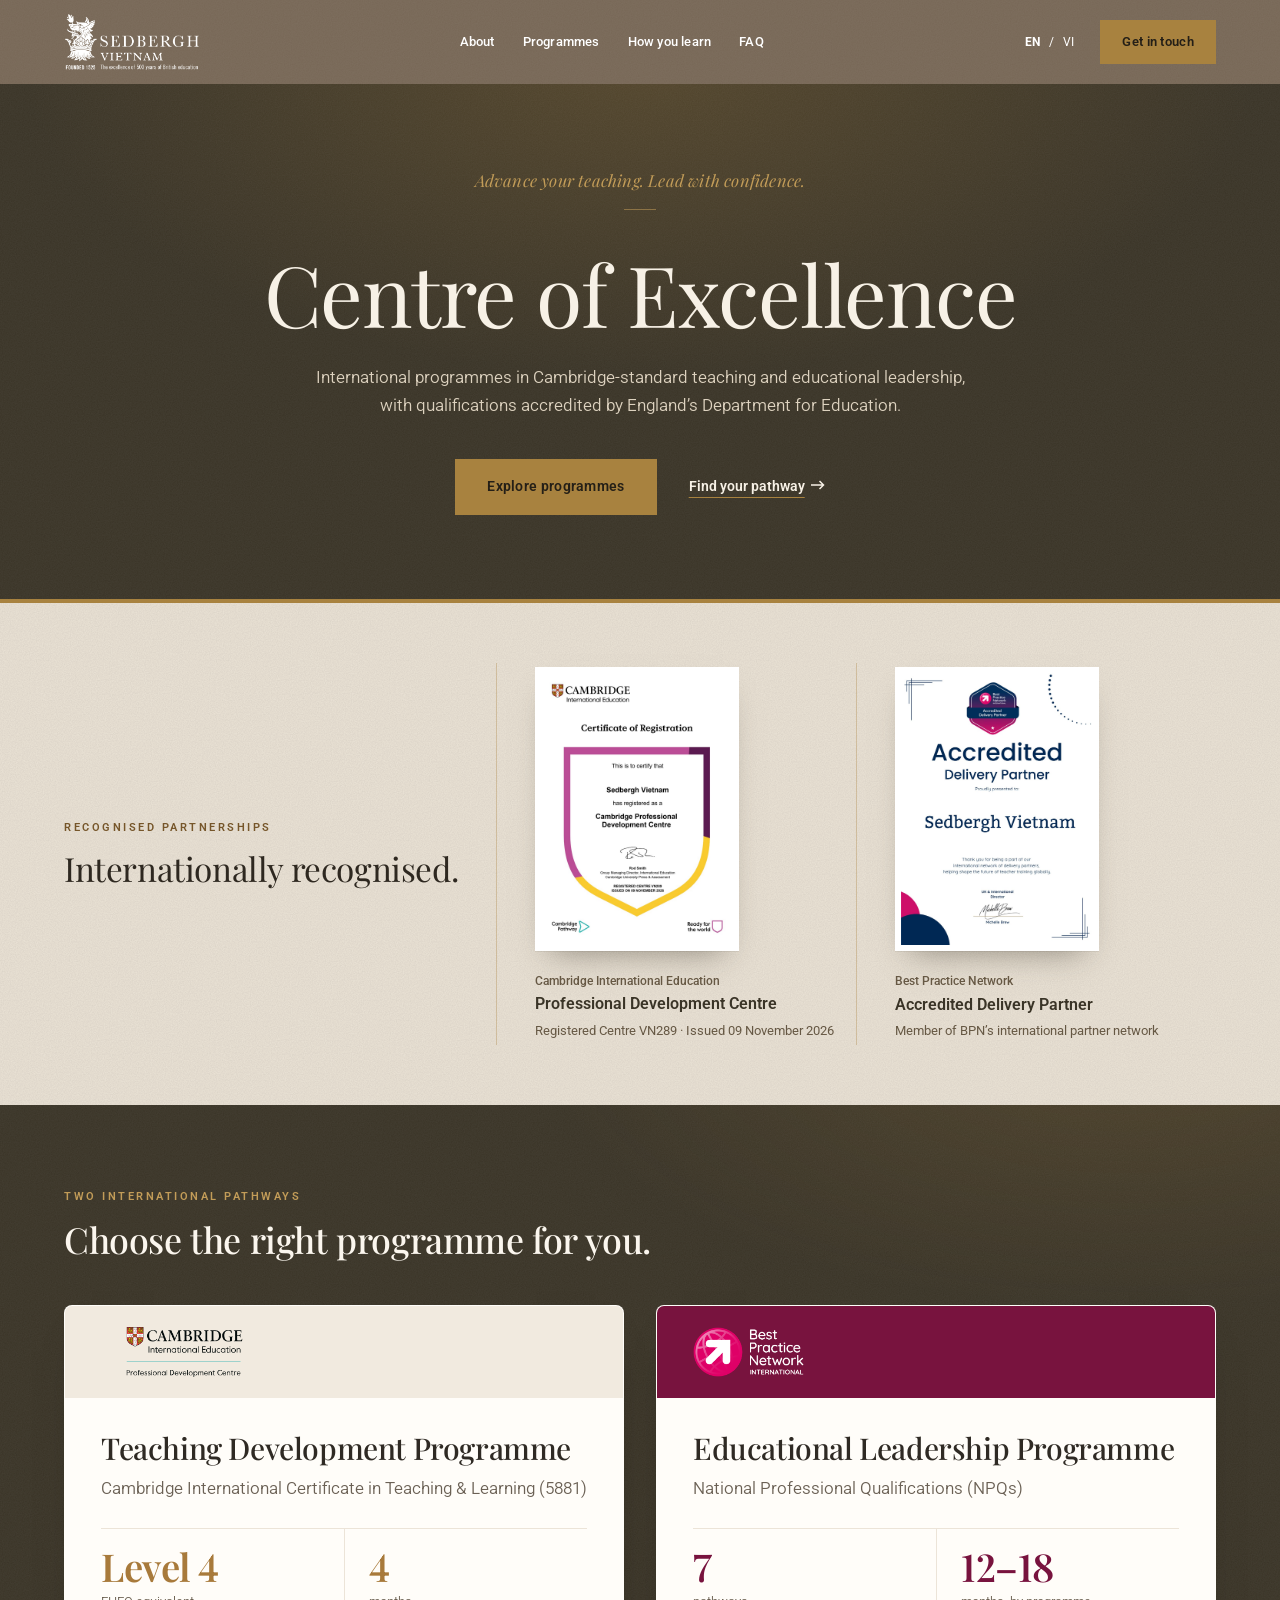
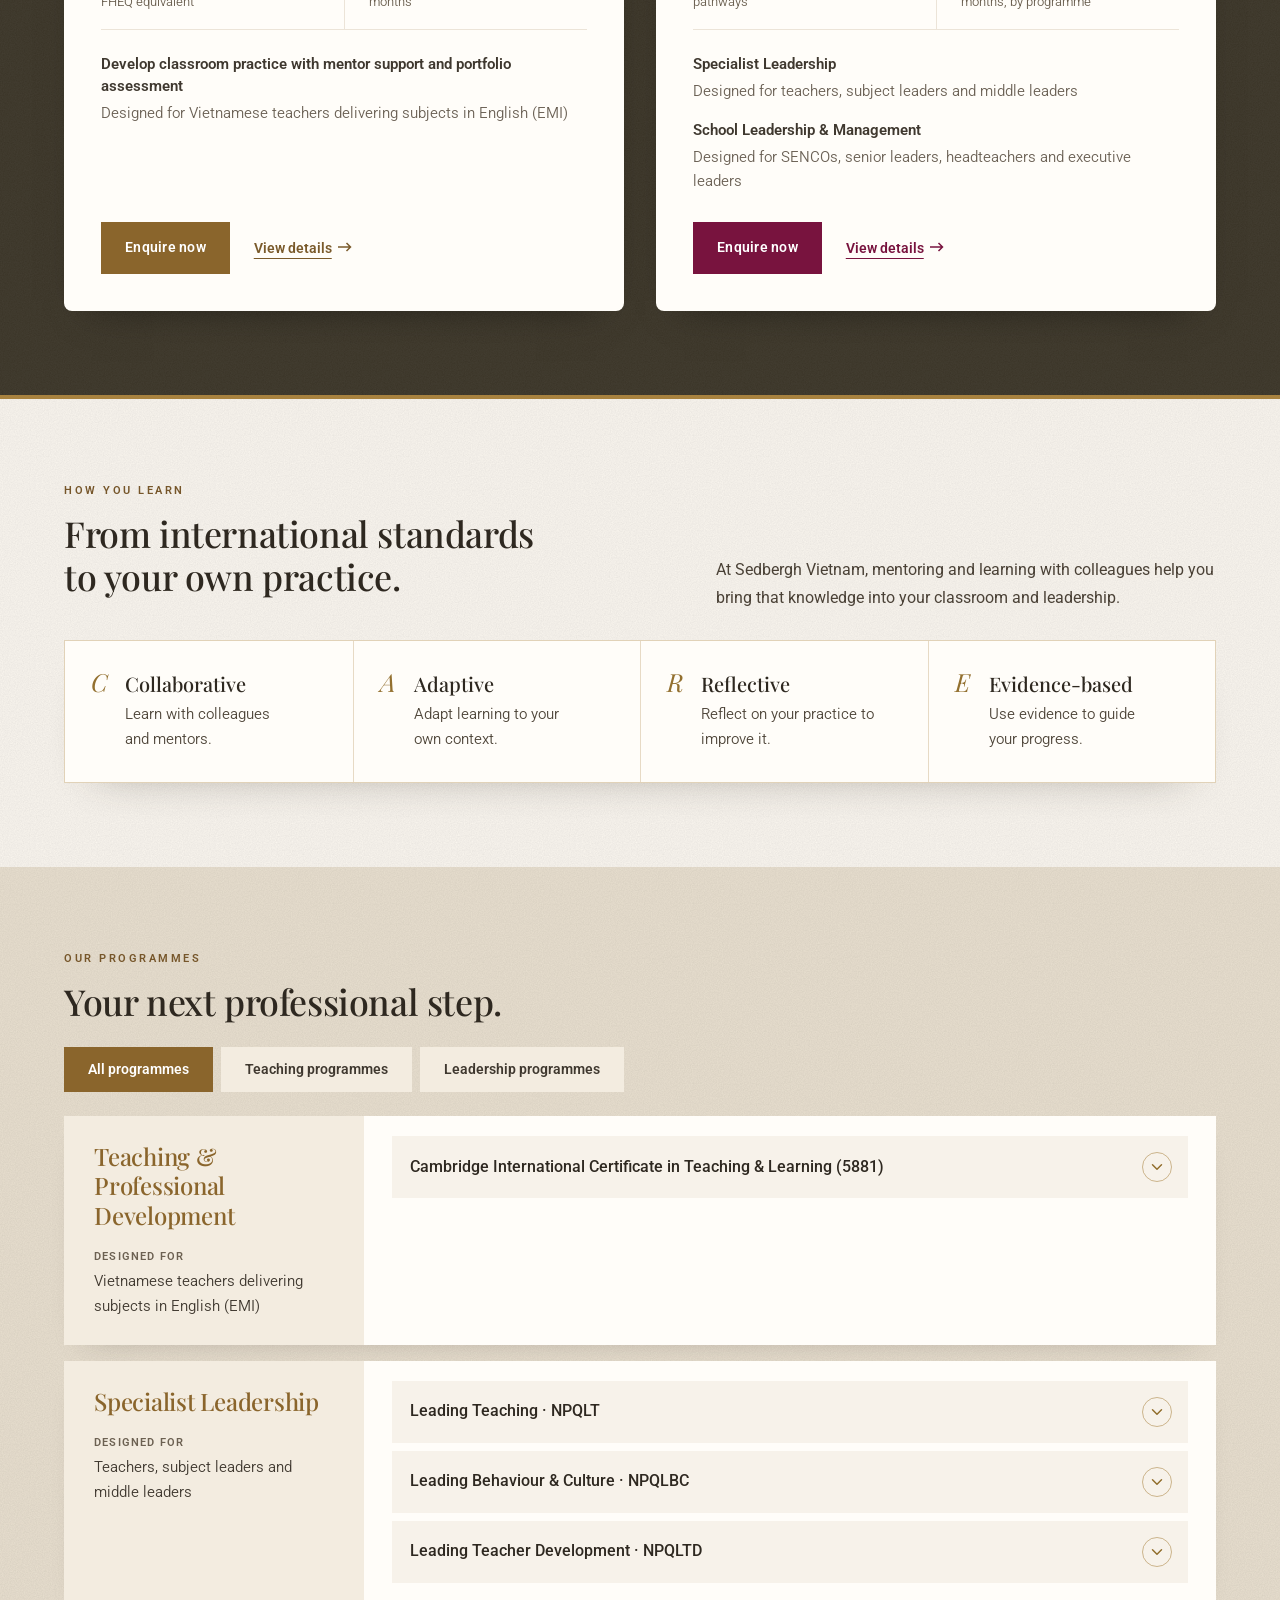
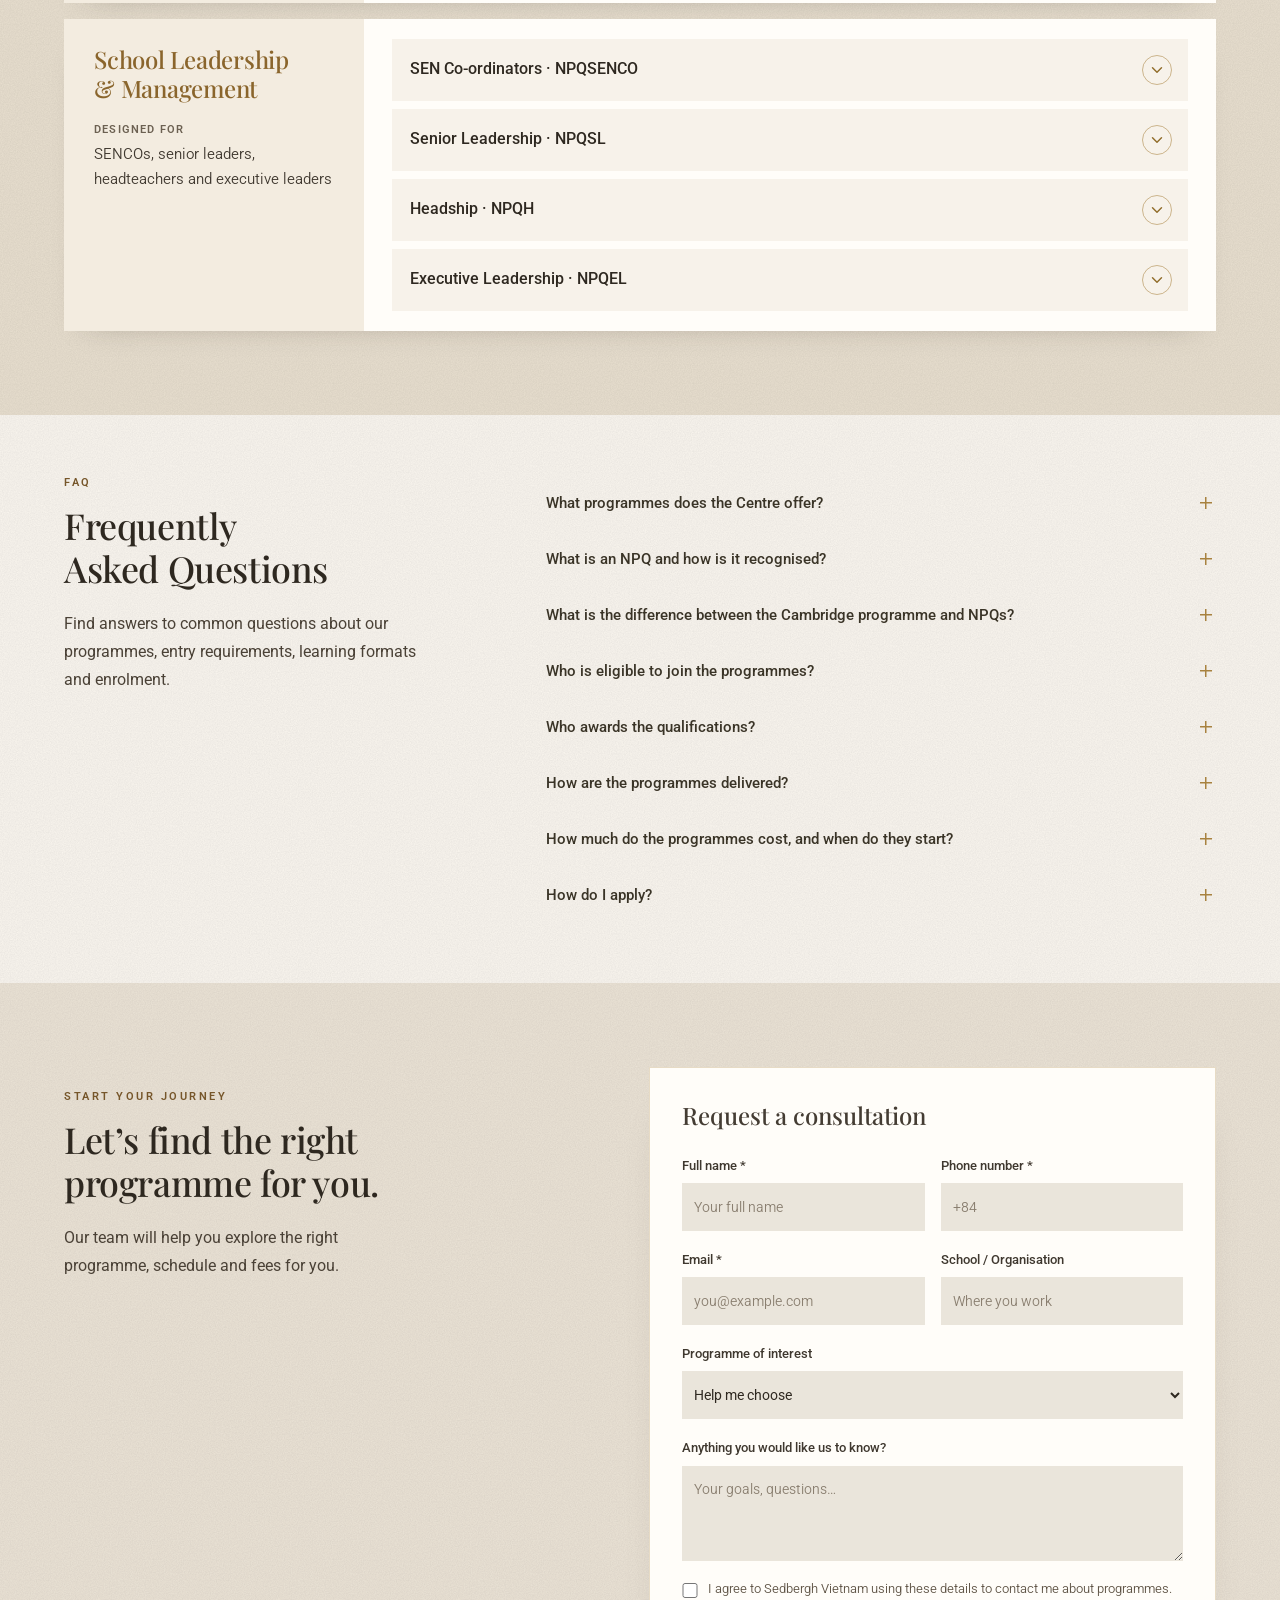
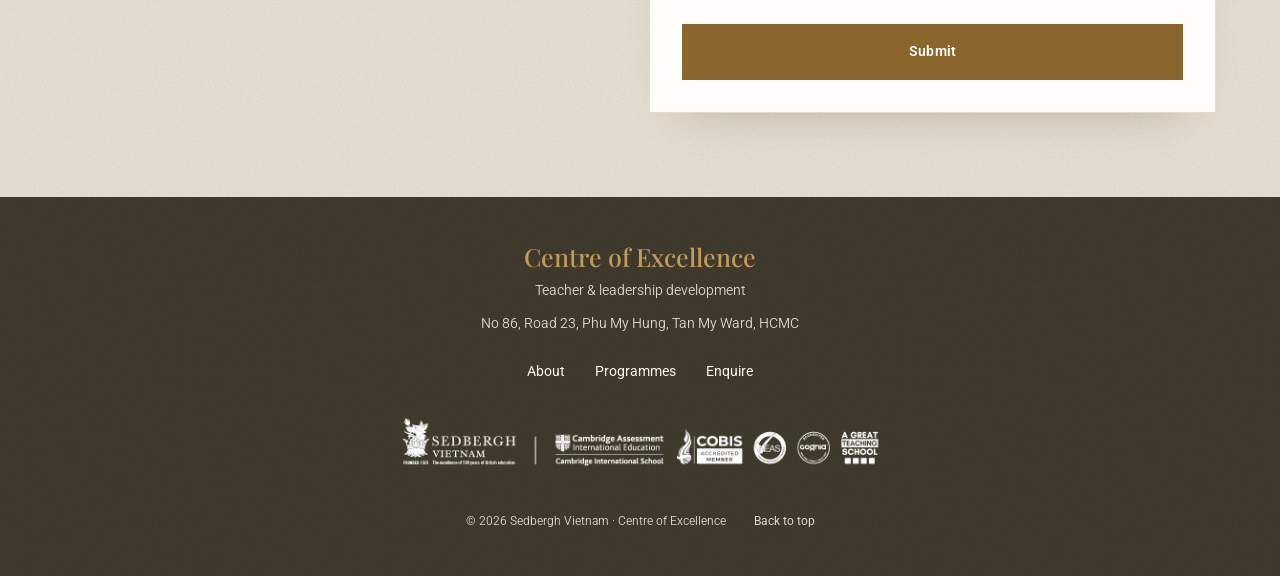
==== commit d3fdb527: "Cập nhật website 2026-11-19 16:07:01" ====
--- a/index.html
+++ b/index.html
@@ -1 +1 @@
-<!DOCTYPE html><html lang="en-GB"><head><meta charSet="utf-8"/><meta name="viewport" content="width=device-width, initial-scale=1"/><link rel="preload" as="image" href="/images/sedbergh-vietnam-white.png"/><link rel="preload" as="image" href="/images/cambridge-pdq-centre-logo.png"/><link rel="preload" as="image" href="/images/bpn-international-white.png"/><link rel="stylesheet" href="/_next/static/chunks/21fo4b1g4pml3.css" data-precedence="next"/><link rel="stylesheet" href="/_next/static/chunks/38sq-30jz1_j_.css" data-precedence="next"/><link rel="preload" as="script" fetchPriority="low" href="/_next/static/chunks/3l04zcqx63h3y.js"/><script src="/_next/static/chunks/41qfcvra0dvw4.js" async=""></script><script src="/_next/static/chunks/1mh6a-0e61pyc.js" async=""></script><script src="/_next/static/chunks/turbopack-0_i3ve-33z88y.js" async=""></script><script src="/_next/static/chunks/3fntmmi971322.js" async=""></script><script src="/_next/static/chunks/0wuwds54lklsq.js" async=""></script><link rel="preload" href="https://fonts.googleapis.com/css2?family=Roboto:ital,wght@0,300..700;1,300..700&amp;family=Playfair+Display:ital,wght@0,400;0,500;0,600;0,700;1,400;1,500;1,600;1,700&amp;display=swap" as="style"/><title>Centre of Excellence | Sedbergh Vietnam</title><meta name="description" content="Professional development for teachers and school leaders through Cambridge PDQ and Best Practice Network NPQs at Sedbergh Vietnam."/><meta property="og:title" content="Centre of Excellence | Sedbergh Vietnam"/><meta property="og:description" content="Professional development for teachers and school leaders through Cambridge PDQ and Best Practice Network NPQs at Sedbergh Vietnam."/><meta property="og:url" content="https://coe.sedbergh.edu.vn"/><meta property="og:site_name" content="Sedbergh Vietnam"/><meta property="og:locale" content="en_GB"/><meta property="og:image" content="https://coe.sedbergh.edu.vn/og-image.jpg"/><meta property="og:image:width" content="1200"/><meta property="og:image:height" content="630"/><meta property="og:image:alt" content="Centre of Excellence, Sedbergh Vietnam"/><meta property="og:type" content="website"/><meta name="twitter:card" content="summary_large_image"/><meta name="twitter:title" content="Centre of Excellence | Sedbergh Vietnam"/><meta name="twitter:description" content="Professional development for teachers and school leaders through Cambridge PDQ and Best Practice Network NPQs at Sedbergh Vietnam."/><meta name="twitter:image" content="https://coe.sedbergh.edu.vn/og-image.jpg"/><link rel="icon" href="/favicon.ico" sizes="16x16 32x32 48x48"/><link rel="icon" href="/icon.png" type="image/png" sizes="512x512"/><link rel="apple-touch-icon" href="/apple-touch-icon.png" sizes="180x180"/><link rel="preconnect" href="https://fonts.googleapis.com"/><link rel="preconnect" href="https://fonts.gstatic.com" crossorigin=""/><link rel="stylesheet" href="https://fonts.googleapis.com/css2?family=Roboto:ital,wght@0,300..700;1,300..700&amp;family=Playfair+Display:ital,wght@0,400;0,500;0,600;0,700;1,400;1,500;1,600;1,700&amp;display=swap"/><script src="/_next/static/chunks/0cz1d0mv5g_q7.js" noModule=""></script></head><body><div hidden=""><!--$--><!--/$--></div><div class="coe-site"><header><a href="#" class="brand" aria-label="Sedbergh Vietnam"><img src="/images/sedbergh-vietnam-white.png" alt="Sedbergh Vietnam — Founded 1525"/></a><nav class=""><a href="#about">About</a><a href="#programmes">Programmes</a><a href="#journey">How you learn</a><a href="#faq">FAQ</a></nav><div class="head-actions"><div class="language" aria-label="Language"><button class="active">EN</button><span>/</span><button class="">VI</button></div><a class="button compact" href="#consultation">Get in touch<!-- --> </a><button class="mobile-menu" aria-label="Menu">Menu</button></div></header><main><section class="campaign-hero" id="about"><div class="campaign-copy"><h1 class="hero-title-vi">Centre of Excellence</h1><p class="hero-hook">International programmes in Cambridge‑standard teaching and educational leadership, with qualifications accredited by England’s Department for Education.</p><p class="hero-tagline">Advance your teaching. Lead with confidence.</p><div class="hero-actions"><a class="button" href="#strands">Explore programmes</a><a class="text-link" href="#consultation">Find your pathway</a></div></div></section><section class="recognition-strip" aria-label="Sedbergh Vietnam credentials"><div class="recognition-label"><p class="eyebrow">RECOGNISED PARTNERSHIPS</p><h2>Recognised by Cambridge International Education and Best Practice Network.</h2></div><div class="recognition-item"><button type="button" class="recognition-cert" aria-label="Enlarge certificate"><img src="/images/certificate-cambridge-pdc.jpg" alt="Cambridge Certificate of Registration, Sedbergh Vietnam, Registered Centre VN289" width="1000" height="1416" loading="lazy"/></button><span class="recognition-text"><small>Cambridge International Education</small><strong>Professional Development Centre</strong><span class="recognition-meta">Registered Centre VN289 · Issued 09 November 2026</span></span></div><div class="recognition-item"><button type="button" class="recognition-cert" aria-label="Enlarge certificate"><img src="/images/certificate-bpn-adp.jpg" alt="Best Practice Network Accredited Delivery Partner certificate, Sedbergh Vietnam" width="1000" height="1416" loading="lazy"/></button><span class="recognition-text"><small>Best Practice Network</small><strong>Accredited Delivery Partner</strong><span class="recognition-meta">Member of BPN’s international partner network</span></span></div></section><section class="signature-programmes course-first" id="strands"><div class="editorial-heading"><p class="eyebrow">TWO INTERNATIONAL PATHWAYS</p><h2>Choose the right programme for you.</h2></div><div class="signature-grid"><article class="signature cambridge"><div class="signature-top"><img src="/images/cambridge-pdq-centre-logo.png" alt="Cambridge Professional Development Centre"/></div><div class="signature-body"><h3 class="qualification-family">Teaching Development Programme</h3><h4 class="qualification-name">Cambridge International Certificate in Teaching &amp; Learning (5881)</h4><dl class="programme-stats"><div><dt>FHEQ equivalent</dt><dd>Level 4</dd></div><div><dt>months</dt><dd>4</dd></div></dl><div class="npq-audiences"><div><strong>Develop classroom practice with mentor support and portfolio assessment</strong><span>Designed for Vietnamese teachers delivering subjects in English (EMI)</span></div></div><div class="signature-actions"><button class="button">Enquire now</button><button class="text-link">View details</button></div><p class="signature-status">Sedbergh Vietnam · Cambridge Professional Development Centre</p></div></article><article class="signature bpn"><div class="signature-top"><img src="/images/bpn-international-white.png" alt="Best Practice Network International"/></div><div class="signature-body"><h3 class="qualification-family">Educational Leadership Programme</h3><h4 class="qualification-name">National Professional Qualifications (NPQs)</h4><dl class="programme-stats"><div><dt>pathways</dt><dd>7</dd></div><div><dt>months, by programme</dt><dd>12–18</dd></div></dl><div class="npq-audiences"><div><strong>Specialist Leadership</strong><span>Designed for teachers, subject leaders and middle leaders</span></div><div><strong>School Leadership &amp; Management</strong><span>Designed for SENCOs, senior leaders, headteachers and executive leaders</span></div></div><div class="signature-actions"><button class="button">Enquire now</button><button class="text-link">View details</button></div><p class="signature-status">Sedbergh Vietnam · Accredited Delivery Partner</p></div></article></div></section><section class="care-block v-band tone-panel" id="journey"><div class="care-side"><p class="care-eyebrow">HOW YOU LEARN</p><h2>From international programmes to your own practice.</h2><p class="care-lead">At Sedbergh Vietnam, mentoring and learning with colleagues help you bring that knowledge into your classroom and leadership.</p></div><div class="care-principles-wrap"><p class="care-label">Four principles · C.A.R.E.</p><ol class="care-list"><li><span class="care-initial" aria-hidden="true">C</span><div><h3>Collaborative</h3><p>Learn with colleagues and mentors.</p></div></li><li><span class="care-initial" aria-hidden="true">A</span><div><h3>Adaptive</h3><p>Adapt learning to your own context.</p></div></li><li><span class="care-initial" aria-hidden="true">R</span><div><h3>Reflective</h3><p>Reflect on your practice to improve it.</p></div></li><li><span class="care-initial" aria-hidden="true">E</span><div><h3>Evidence-based</h3><p>Use evidence to guide your progress.</p></div></li></ol></div></section><section id="programmes" class="prog-block"><div class="prog-head"><div><p class="prog-eyebrow">OUR PROGRAMMES</p><h2>Your next professional step.</h2></div></div><div class="prog-filters"><button type="button" aria-pressed="true" class="is-active">All programmes</button><button type="button" aria-pressed="false" class="">Teaching programmes</button><button type="button" aria-pressed="false" class="">Leadership programmes</button></div><div class="prog-groups"><div class="prog-group cambridge"><div class="prog-group-intro"><h3 class="prog-group-name">Teaching &amp; Professional Development</h3><p class="prog-group-aud"><span>Designed for</span>Vietnamese teachers delivering subjects in English (EMI)</p></div><ul class="prog-list"><li class=""><button type="button" class="prog-row" aria-expanded="false" aria-controls="prog-pdq"><span class="prog-title">Cambridge International Certificate in Teaching &amp; Learning (5881)</span><svg class="prog-chevron" viewBox="0 0 24 24" width="20" height="20" aria-hidden="true"><path d="M6 9l6 6 6-6" fill="none" stroke="currentColor" stroke-width="2" stroke-linecap="round" stroke-linejoin="round"></path></svg></button></li></ul></div><div class="prog-group specialist"><div class="prog-group-intro"><h3 class="prog-group-name">Specialist Leadership</h3><p class="prog-group-aud"><span>Designed for</span>Teachers, subject leaders and middle leaders</p></div><ul class="prog-list"><li class=""><button type="button" class="prog-row" aria-expanded="false" aria-controls="prog-npqlt"><span class="prog-title">Leading Teaching · NPQLT</span><svg class="prog-chevron" viewBox="0 0 24 24" width="20" height="20" aria-hidden="true"><path d="M6 9l6 6 6-6" fill="none" stroke="currentColor" stroke-width="2" stroke-linecap="round" stroke-linejoin="round"></path></svg></button></li><li class=""><button type="button" class="prog-row" aria-expanded="false" aria-controls="prog-npqlbc"><span class="prog-title">Leading Behaviour &amp; Culture · NPQLBC</span><svg class="prog-chevron" viewBox="0 0 24 24" width="20" height="20" aria-hidden="true"><path d="M6 9l6 6 6-6" fill="none" stroke="currentColor" stroke-width="2" stroke-linecap="round" stroke-linejoin="round"></path></svg></button></li><li class=""><button type="button" class="prog-row" aria-expanded="false" aria-controls="prog-npqltd"><span class="prog-title">Leading Teacher Development · NPQLTD</span><svg class="prog-chevron" viewBox="0 0 24 24" width="20" height="20" aria-hidden="true"><path d="M6 9l6 6 6-6" fill="none" stroke="currentColor" stroke-width="2" stroke-linecap="round" stroke-linejoin="round"></path></svg></button></li></ul></div><div class="prog-group leadership"><div class="prog-group-intro"><h3 class="prog-group-name">School Leadership &amp; Management</h3><p class="prog-group-aud"><span>Designed for</span>SENCOs, senior leaders, headteachers and executive leaders</p></div><ul class="prog-list"><li class=""><button type="button" class="prog-row" aria-expanded="false" aria-controls="prog-npqsenco"><span class="prog-title">SEN Co-ordinators · NPQSENCO</span><svg class="prog-chevron" viewBox="0 0 24 24" width="20" height="20" aria-hidden="true"><path d="M6 9l6 6 6-6" fill="none" stroke="currentColor" stroke-width="2" stroke-linecap="round" stroke-linejoin="round"></path></svg></button></li><li class=""><button type="button" class="prog-row" aria-expanded="false" aria-controls="prog-npqsl"><span class="prog-title">Senior Leadership · NPQSL</span><svg class="prog-chevron" viewBox="0 0 24 24" width="20" height="20" aria-hidden="true"><path d="M6 9l6 6 6-6" fill="none" stroke="currentColor" stroke-width="2" stroke-linecap="round" stroke-linejoin="round"></path></svg></button></li><li class=""><button type="button" class="prog-row" aria-expanded="false" aria-controls="prog-npqh"><span class="prog-title">Headship · NPQH</span><svg class="prog-chevron" viewBox="0 0 24 24" width="20" height="20" aria-hidden="true"><path d="M6 9l6 6 6-6" fill="none" stroke="currentColor" stroke-width="2" stroke-linecap="round" stroke-linejoin="round"></path></svg></button></li><li class=""><button type="button" class="prog-row" aria-expanded="false" aria-controls="prog-npqel"><span class="prog-title">Executive Leadership · NPQEL</span><svg class="prog-chevron" viewBox="0 0 24 24" width="20" height="20" aria-hidden="true"><path d="M6 9l6 6 6-6" fill="none" stroke="currentColor" stroke-width="2" stroke-linecap="round" stroke-linejoin="round"></path></svg></button></li></ul></div></div></section><section id="faq" class="section faq"><div><p class="eyebrow">FAQ</p><h2>Frequently Asked Questions</h2><p>Find answers to common questions about our programmes, entry requirements, learning formats and enrolment.</p></div><div><details><summary>What programmes does the Centre offer?</summary><p>The Centre focuses on two professional development programmes: the Cambridge International Certificate in Teaching &amp; Learning for teachers, and Best Practice Network’s National Professional Qualifications (NPQs) for educational leaders.</p></details><details><summary>What is an NPQ and how is it recognised?</summary><p>An NPQ (National Professional Qualification) is a qualification for developing specialist and leadership skills in education, accredited by England’s Department for Education (DfE). Sedbergh Vietnam is an accredited partner of Best Practice Network (BPN) to deliver these programmes.</p></details><details><summary>How are the programmes delivered?</summary><p>Programmes combine online learning with classroom practice, professional mentoring sessions, workshops and opportunities to share experience with colleagues. Learning focuses on practical application and evidence-based professional growth.</p></details><details><summary>How do I apply?</summary><p>Leave your details through the consultation form. Our team will share programme details, intake dates, fees and how to register. Submitting the form does not confirm enrolment or create any payment obligation.</p></details></div></section><section id="consultation" class="section consultation"><div class="consultation-copy"><p class="eyebrow">START YOUR JOURNEY</p><h2>Let’s find the right programme for you.</h2><p>Leave your details and our team will help you choose the right pathway, schedule and fees.</p></div><div class="form-panel"><form><h3>Request a consultation</h3><div class="form-grid"><label>Full name<!-- --> *<input required="" maxLength="120" placeholder="Your full name" name="name"/></label><label>Phone number<!-- --> *<input type="tel" required="" minLength="6" maxLength="30" placeholder="+84" name="phone"/></label><label>Email *<input required="" type="email" maxLength="200" placeholder="you@example.com" name="email"/></label><label>School / Organisation<input maxLength="200" placeholder="Where you work" name="school"/></label></div><label>Programme of interest<select><option value="" selected="">Help me choose</option><option value="Cambridge International Certificate in Teaching &amp; Learning (5881)">Cambridge International Certificate in Teaching &amp; Learning (5881)</option><option value="Leading Teaching · NPQLT">Leading Teaching · NPQLT</option><option value="Leading Behaviour &amp; Culture · NPQLBC">Leading Behaviour &amp; Culture · NPQLBC</option><option value="Leading Teacher Development · NPQLTD">Leading Teacher Development · NPQLTD</option><option value="SEN Co-ordinators · NPQSENCO">SEN Co-ordinators · NPQSENCO</option><option value="Senior Leadership · NPQSL">Senior Leadership · NPQSL</option><option value="Headship · NPQH">Headship · NPQH</option><option value="Executive Leadership · NPQEL">Executive Leadership · NPQEL</option></select></label><label>Anything you would like us to know?<textarea name="message" maxLength="2000" rows="3" placeholder="Your goals, questions…"></textarea></label><input class="honeypot" tabindex="-1" autoComplete="off" aria-hidden="true" name="website"/><label class="consent"><input type="checkbox" required="" name="consent"/><span>I agree to Sedbergh Vietnam using these details to contact me about programmes.</span></label><button class="button submit">Submit</button></form></div></section></main><footer class="refined-footer"><div class="footer-heading-row"><div><p class="footer-centre-name">Centre of Excellence</p><p class="footer-tagline">Teacher &amp; leadership development</p><address class="footer-address">No 86, Road 23, Phu My Hung, Tan My Ward, HCMC</address></div><div class="footer-side"><div class="footer-navigation" aria-label="Footer navigation"><a href="#about">About</a><a href="#programmes">Programmes</a><a href="#consultation">Enquire</a></div><div class="footer-accreditations"><img src="/images/sedbergh-accreditations-negative.png" alt="Sedbergh Vietnam and its accreditation and partner organisations" width="1046" height="120" loading="lazy"/></div></div></div><div class="footer-meta"><span>© <!-- -->2026<!-- --> Sedbergh Vietnam · Centre of Excellence</span><div><a href="#">Back to top</a></div></div></footer></div><!--$--><!--/$--><script src="/_next/static/chunks/3l04zcqx63h3y.js" id="_R_" async=""></script><script>(self.__next_f=self.__next_f||[]).push([0])</script><script>self.__next_f.push([1,"1:\"$Sreact.fragment\"\n2:I[39756,[\"/_next/static/chunks/3fntmmi971322.js\"],\"default\"]\n3:I[37457,[\"/_next/static/chunks/3fntmmi971322.js\"],\"default\"]\n4:I[47257,[\"/_next/static/chunks/3fntmmi971322.js\"],\"ClientPageRoot\"]\n5:I[31713,[\"/_next/static/chunks/3fntmmi971322.js\",\"/_next/static/chunks/0wuwds54lklsq.js\"],\"default\"]\n8:I[97367,[\"/_next/static/chunks/3fntmmi971322.js\"],\"OutletBoundary\"]\n9:\"$Sreact.suspense\"\nb:I[97367,[\"/_next/static/chunks/3fntmmi971322.js\"],\"ViewportBoundary\"]\nd:I[97367,[\"/_next/static/chunks/3fntmmi971322.js\"],\"MetadataBoundary\"]\nf:I[68027,[\"/_next/static/chunks/3fntmmi971322.js\"],\"default\",1]\n:HL[\"/_next/static/chunks/21fo4b1g4pml3.css\",\"style\"]\n:HL[\"/_next/static/chunks/38sq-30jz1_j_.css\",\"style\"]\n:HL[\"https://fonts.googleapis.com/css2?family=Roboto:ital,wght@0,300..700;1,300..700\u0026family=Playfair+Display:ital,wght@0,400;0,500;0,600;0,700;1,400;1,500;1,600;1,700\u0026display=swap\",\"style\"]\n0:{\"P\":null,\"c\":[\"\",\"\"],\"q\":\"\",\"i\":false,\"f\":[[[\"\",{\"children\":[\"__PAGE__\",{},\"$undefined\",\"$undefined\",4608]},\"$undefined\",\"$undefined\",4624],[[\"$\",\"$1\",\"c\",{\"children\":[[[\"$\",\"link\",\"0\",{\"rel\":\"stylesheet\",\"href\":\"/_next/static/chunks/21fo4b1g4pml3.css\",\"precedence\":\"next\",\"crossOrigin\":\"$undefined\",\"nonce\":\"$undefined\"}],[\"$\",\"script\",\"script-0\",{\"src\":\"/_next/static/chunks/3fntmmi971322.js\",\"async\":true,\"nonce\":\"$undefined\"}]],[\"$\",\"html\",null,{\"lang\":\"en-GB\",\"children\":[[\"$\",\"head\",null,{\"children\":[[\"$\",\"link\",null,{\"rel\":\"preconnect\",\"href\":\"https://fonts.googleapis.com\"}],[\"$\",\"link\",null,{\"rel\":\"preconnect\",\"href\":\"https://fonts.gstatic.com\",\"crossOrigin\":\"\"}],[\"$\",\"link\",null,{\"rel\":\"stylesheet\",\"href\":\"https://fonts.googleapis.com/css2?family=Roboto:ital,wght@0,300..700;1,300..700\u0026family=Playfair+Display:ital,wght@0,400;0,500;0,600;0,700;1,400;1,500;1,600;1,700\u0026display=swap\"}]]}],[\"$\",\"body\",null,{\"children\":[\"$\",\"$L2\",null,{\"parallelRouterKey\":\"children\",\"error\":\"$undefined\",\"errorStyles\":\"$undefined\",\"errorScripts\":\"$undefined\",\"template\":[\"$\",\"$L3\",null,{}],\"templateStyles\":\"$undefined\",\"templateScripts\":\"$undefined\",\"notFound\":[[[\"$\",\"title\",null,{\"children\":\"404: This page could not be found.\"}],[\"$\",\"div\",null,{\"style\":{\"fontFamily\":\"system-ui,\\\"Segoe UI\\\",Roboto,Helvetica,Arial,sans-serif,\\\"Apple Color Emoji\\\",\\\"Segoe UI Emoji\\\"\",\"height\":\"100vh\",\"textAlign\":\"center\",\"display\":\"flex\",\"flexDirection\":\"column\",\"alignItems\":\"center\",\"justifyContent\":\"center\"},\"children\":[\"$\",\"div\",null,{\"children\":[[\"$\",\"style\",null,{\"dangerouslySetInnerHTML\":{\"__html\":\"body{color:#000;background:#fff;margin:0}.next-error-h1{border-right:1px solid rgba(0,0,0,.3)}@media (prefers-color-scheme:dark){body{color:#fff;background:#000}.next-error-h1{border-right:1px solid rgba(255,255,255,.3)}}\"}}],[\"$\",\"h1\",null,{\"className\":\"next-error-h1\",\"style\":{\"display\":\"inline-block\",\"margin\":\"0 20px 0 0\",\"padding\":\"0 23px 0 0\",\"fontSize\":24,\"fontWeight\":500,\"verticalAlign\":\"top\",\"lineHeight\":\"49px\"},\"children\":404}],[\"$\",\"div\",null,{\"style\":{\"display\":\"inline-block\"},\"children\":[\"$\",\"h2\",null,{\"style\":{\"fontSize\":14,\"fontWeight\":400,\"lineHeight\":\"49px\",\"margin\":0},\"children\":\"This page could not be found.\"}]}]]}]}]],[]],\"forbidden\":\"$undefined\",\"unauthorized\":\"$undefined\"}]}]]}]]}],{\"children\":[[\"$\",\"$1\",\"c\",{\"children\":[[\"$\",\"$L4\",null,{\"Component\":\"$5\",\"serverProvidedParams\":{\"searchParams\":{},\"params\":{},\"promises\":[\"$@6\",\"$@7\"]}}],[[\"$\",\"link\",\"0\",{\"rel\":\"stylesheet\",\"href\":\"/_next/static/chunks/38sq-30jz1_j_.css\",\"precedence\":\"next\",\"crossOrigin\":\"$undefined\",\"nonce\":\"$undefined\"}],[\"$\",\"script\",\"script-0\",{\"src\":\"/_next/static/chunks/0wuwds54lklsq.js\",\"async\":true,\"nonce\":\"$undefined\"}]],[\"$\",\"$L8\",null,{\"children\":[\"$\",\"$9\",null,{\"name\":\"Next.MetadataOutlet\",\"children\":\"$@a\"}]}]]}],{},null,false,null]},null,false,null],[\"$\",\"$1\",\"h\",{\"children\":[null,[\"$\",\"$Lb\",null,{\"children\":\"$Lc\"}],[\"$\",\"div\",null,{\"hidden\":true,\"children\":[\"$\",\"$Ld\",null,{\"children\":[\"$\",\"$9\",null,{\"name\":\"Next.Metadata\",\"children\":\"$Le\"}]}]}],null]}],false]],\"m\":\"$undefined\",\"G\":[\"$f\",[[\"$\",\"link\",\"0\",{\"rel\":\"stylesheet\",\"href\":\"/_next/static/chunks/21fo4b1g4pml3.css\",\"precedence\":\"next\",\"crossOrigin\":\"$undefined\",\"nonce\":\"$undefined\"}]]],\"S\":true,\"h\":null,\"r\":\"$undefined\",\"s\":\"$undefined\",\"a\":\"$undefined\",\"l\":\"$undefined\",\"p\":\"$undefined\",\"d\":\"$undefined\",\"b\":\"9aKiXUX1nvRVp_Qnm_Sbp\"}\n6:{}\n7:\"$0:f:0:1:1:children:0:props:children:0:props:serverProvidedParams:params\"\nc:[[\"$\",\"meta\",\"0\",{\"charSet\":\"utf-8\"}],[\"$\",\"meta\",\"1\",{\"name\":\"viewport\",\"content\":\"width=device-width, initial-scale=1\"}]]\n10:I[27201,[\"/_next/static/chunks/3fntmmi971322.js\"],\"IconMark\"]\na:null\ne:[[\"$\",\"title\",\"0\",{\"children\":\"Centre of Excellence | Sedbergh Vietnam\"}],[\"$\",\"meta\",\"1\",{\"name\":\"description\",\"content\":\"Professional development for teachers and school leaders through Cambridge PDQ and Best Practice Network NPQs at Sedbergh Vietnam.\"}],[\"$\",\"meta\",\"2\",{\"property\":\"og:title\",\"content\":\"Centre of Excellence | Sedbergh Vietnam\"}],[\"$\",\"meta\",\"3\",{\"property\":\"og:description\",\"content\":\"Professional development for teachers and school leaders through Cambridge PDQ and Best Practice Network NPQs at Sedbergh Vietnam.\"}],[\"$\",\"meta\",\"4\",{\"property\":\"og:url\",\"content\":\"https://coe.sedbergh.edu.vn\"}],[\"$\",\"meta\",\"5\",{\"property\":\"og:site_name\",\"content\":\"Sedbergh Vietnam\"}],[\"$\",\"meta\",\"6\",{\"property\":\"og:locale\",\"content\":\"en_GB\"}],[\"$\",\"meta\",\"7\",{\"property\":\"og:image\",\"content\":\"https://coe.sedbergh.edu.vn/og-image.jpg\"}],[\"$\",\"meta\",\"8\",{\"property\":\"og:image:width\",\"content\":\"1200\"}],[\"$\",\"meta\",\"9\",{\"property\":\"og:image:height\",\"content\":\"630\"}],[\"$\",\"meta\",\"10\",{\"property\":\"og:image:alt\",\"content\":\"Centre of Excellence, Sedbergh Vietnam\"}],[\"$\",\"meta\",\"11\",{\"property\":\"og:type\",\"content\":\"website\"}],[\"$\",\"meta\",\"12\",{\"name\":\"twitter:card\",\"content\":\"summary_large_image\"}],[\"$\",\"meta\",\"13\",{\"name\":\"twitter:title\",\"content\":\"Centre of Excellence | Sedbergh Vietnam\"}],[\"$\",\"meta\",\"14\",{\"name\":\"twitter:description\",\"content\":\"Professional development for teachers and school leaders through Cambridge PDQ and Best Practice Network NPQs at Sedbergh Vietnam.\"}],[\"$\",\"meta\",\"15\",{\"name\":\"twitter:image\",\"content\":\"https://coe.sedbergh.edu.vn/og-image.jpg\"}],[\"$\",\"link\",\"16\",{\"rel\":\"icon\",\"href\":\"/favicon.ico\",\"sizes\":\"16x16 32x32 48x48\"}],[\"$\",\"link\",\"17\",{\"rel\":\"icon\",\"href\":\"/icon.png\",\"type\":\"image/png\",\"sizes\":\"512x512\"}],[\"$\",\"link\",\"18\",{\"rel\":\"apple-touch-icon\",\"href\":\"/apple-touch-icon.png\",\"sizes\":\"180x180\"}],[\"$\",\"$L10\",\"19\",{}]]\n"])</script></body></html>+<!DOCTYPE html><html lang="en-GB"><head><meta charSet="utf-8"/><meta name="viewport" content="width=device-width, initial-scale=1"/><link rel="preload" as="image" href="/images/sedbergh-vietnam-white.png"/><link rel="preload" as="image" href="/images/cambridge-pdq-centre-logo.png"/><link rel="preload" as="image" href="/images/bpn-international-white.png"/><link rel="stylesheet" href="/_next/static/chunks/21fo4b1g4pml3.css" data-precedence="next"/><link rel="stylesheet" href="/_next/static/chunks/3wi-c2o4sfjkx.css" data-precedence="next"/><link rel="preload" as="script" fetchPriority="low" href="/_next/static/chunks/3l04zcqx63h3y.js"/><script src="/_next/static/chunks/41qfcvra0dvw4.js" async=""></script><script src="/_next/static/chunks/1mh6a-0e61pyc.js" async=""></script><script src="/_next/static/chunks/turbopack-0_i3ve-33z88y.js" async=""></script><script src="/_next/static/chunks/3fntmmi971322.js" async=""></script><script src="/_next/static/chunks/1d77a7ucbk-jw.js" async=""></script><link rel="preload" href="https://fonts.googleapis.com/css2?family=Roboto:ital,wght@0,300..700;1,300..700&amp;family=Playfair+Display:ital,wght@0,400;0,500;0,600;0,700;1,400;1,500;1,600;1,700&amp;display=swap" as="style"/><title>Centre of Excellence | Sedbergh Vietnam</title><meta name="description" content="Professional development for teachers and school leaders through Cambridge PDQ and Best Practice Network NPQs at Sedbergh Vietnam."/><meta property="og:title" content="Centre of Excellence | Sedbergh Vietnam"/><meta property="og:description" content="Professional development for teachers and school leaders through Cambridge PDQ and Best Practice Network NPQs at Sedbergh Vietnam."/><meta property="og:url" content="https://coe.sedbergh.edu.vn"/><meta property="og:site_name" content="Sedbergh Vietnam"/><meta property="og:locale" content="en_GB"/><meta property="og:image" content="https://coe.sedbergh.edu.vn/og-image.jpg"/><meta property="og:image:width" content="1200"/><meta property="og:image:height" content="630"/><meta property="og:image:alt" content="Centre of Excellence, Sedbergh Vietnam"/><meta property="og:type" content="website"/><meta name="twitter:card" content="summary_large_image"/><meta name="twitter:title" content="Centre of Excellence | Sedbergh Vietnam"/><meta name="twitter:description" content="Professional development for teachers and school leaders through Cambridge PDQ and Best Practice Network NPQs at Sedbergh Vietnam."/><meta name="twitter:image" content="https://coe.sedbergh.edu.vn/og-image.jpg"/><link rel="icon" href="/favicon.ico" sizes="16x16 32x32 48x48"/><link rel="icon" href="/icon.png" type="image/png" sizes="512x512"/><link rel="apple-touch-icon" href="/apple-touch-icon.png" sizes="180x180"/><link rel="preconnect" href="https://fonts.googleapis.com"/><link rel="preconnect" href="https://fonts.gstatic.com" crossorigin=""/><link rel="stylesheet" href="https://fonts.googleapis.com/css2?family=Roboto:ital,wght@0,300..700;1,300..700&amp;family=Playfair+Display:ital,wght@0,400;0,500;0,600;0,700;1,400;1,500;1,600;1,700&amp;display=swap"/><script src="/_next/static/chunks/0cz1d0mv5g_q7.js" noModule=""></script></head><body><div hidden=""><!--$--><!--/$--></div><div class="coe-site"><header><a href="#" class="brand" aria-label="Sedbergh Vietnam"><img src="/images/sedbergh-vietnam-white.png" alt="Sedbergh Vietnam — Founded 1525"/></a><nav class=""><a href="#about">About</a><a href="#programmes">Programmes</a><a href="#journey">How you learn</a><a href="#faq">FAQ</a></nav><div class="head-actions"><div class="language" aria-label="Language"><button class="active">EN</button><span>/</span><button class="">VI</button></div><a class="button compact" href="#consultation">Get in touch<!-- --> </a><button class="mobile-menu" aria-label="Menu">Menu</button></div></header><main><section class="campaign-hero" id="about"><div class="campaign-copy"><h1 class="hero-title-vi">Centre of Excellence</h1><p class="hero-hook">International programmes in Cambridge‑standard teaching and educational leadership, with qualifications accredited by England’s Department for Education.</p><p class="hero-tagline">Advance your teaching. Lead with confidence.</p><div class="hero-actions"><a class="button" href="#strands">Explore programmes</a><a class="text-link" href="#consultation">Find your pathway</a></div></div></section><section class="recognition-strip" aria-label="Sedbergh Vietnam credentials"><div class="recognition-label"><p class="eyebrow">RECOGNISED PARTNERSHIPS</p><h2>Internationally recognised.</h2></div><div class="recognition-item"><button type="button" class="recognition-cert" aria-label="Enlarge certificate"><img src="/images/certificate-cambridge-pdc.jpg" alt="Cambridge Certificate of Registration, Sedbergh Vietnam, Registered Centre VN289" width="1000" height="1416" loading="lazy"/></button><span class="recognition-text"><small>Cambridge International Education</small><strong>Professional Development Centre</strong><span class="recognition-meta">Registered Centre VN289 · Issued 09 November 2026</span></span></div><div class="recognition-item"><button type="button" class="recognition-cert" aria-label="Enlarge certificate"><img src="/images/certificate-bpn-adp.jpg" alt="Best Practice Network Accredited Delivery Partner certificate, Sedbergh Vietnam" width="1000" height="1416" loading="lazy"/></button><span class="recognition-text"><small>Best Practice Network</small><strong>Accredited Delivery Partner</strong><span class="recognition-meta">Member of BPN’s international partner network</span></span></div></section><section class="signature-programmes course-first" id="strands"><div class="editorial-heading"><p class="eyebrow">TWO INTERNATIONAL PATHWAYS</p><h2>Choose the right programme for you.</h2></div><div class="signature-grid"><article class="signature cambridge"><div class="signature-top"><img src="/images/cambridge-pdq-centre-logo.png" alt="Cambridge Professional Development Centre"/></div><div class="signature-body"><h3 class="qualification-family">Teaching Development Programme</h3><h4 class="qualification-name">Cambridge International Certificate in Teaching &amp; Learning (5881)</h4><dl class="programme-stats"><div><dt>FHEQ equivalent</dt><dd>Level 4</dd></div><div><dt>months</dt><dd>4</dd></div></dl><div class="npq-audiences"><div><strong>Develop classroom practice with mentor support and portfolio assessment</strong><span>Designed for Vietnamese teachers delivering subjects in English (EMI)</span></div></div><div class="signature-actions"><button class="button">Enquire now</button><button class="text-link">View details</button></div><p class="signature-status">Sedbergh Vietnam · Cambridge Professional Development Centre</p></div></article><article class="signature bpn"><div class="signature-top"><img src="/images/bpn-international-white.png" alt="Best Practice Network International"/></div><div class="signature-body"><h3 class="qualification-family">Educational Leadership Programme</h3><h4 class="qualification-name">National Professional Qualifications (NPQs)</h4><dl class="programme-stats"><div><dt>pathways</dt><dd>7</dd></div><div><dt>months, by programme</dt><dd>12–18</dd></div></dl><div class="npq-audiences"><div><strong>Specialist Leadership</strong><span>Designed for teachers, subject leaders and middle leaders</span></div><div><strong>School Leadership &amp; Management</strong><span>Designed for SENCOs, senior leaders, headteachers and executive leaders</span></div></div><div class="signature-actions"><button class="button">Enquire now</button><button class="text-link">View details</button></div><p class="signature-status">Sedbergh Vietnam · Accredited Delivery Partner</p></div></article></div></section><section class="care-block v-band tone-panel" id="journey"><div class="care-side"><p class="care-eyebrow">HOW YOU LEARN</p><h2>From international standards to your own practice.</h2><p class="care-lead">At Sedbergh Vietnam, mentoring and learning with colleagues help you bring that knowledge into your classroom and leadership.</p></div><div class="care-principles-wrap"><p class="care-label">Four principles · C.A.R.E.</p><ol class="care-list"><li><span class="care-initial" aria-hidden="true">C</span><div><h3>Collaborative</h3><p>Learn with colleagues and mentors.</p></div></li><li><span class="care-initial" aria-hidden="true">A</span><div><h3>Adaptive</h3><p>Adapt learning to your own context.</p></div></li><li><span class="care-initial" aria-hidden="true">R</span><div><h3>Reflective</h3><p>Reflect on your practice to improve it.</p></div></li><li><span class="care-initial" aria-hidden="true">E</span><div><h3>Evidence-based</h3><p>Use evidence to guide your progress.</p></div></li></ol></div></section><section id="programmes" class="prog-block"><div class="prog-head"><div><p class="prog-eyebrow">OUR PROGRAMMES</p><h2>Your next professional step.</h2></div></div><div class="prog-filters"><button type="button" aria-pressed="true" class="is-active">All programmes</button><button type="button" aria-pressed="false" class="">Teaching programmes</button><button type="button" aria-pressed="false" class="">Leadership programmes</button></div><div class="prog-groups"><div class="prog-group cambridge"><div class="prog-group-intro"><h3 class="prog-group-name">Teaching &amp; Professional Development</h3><p class="prog-group-aud"><span>Designed for</span>Vietnamese teachers delivering subjects in English (EMI)</p></div><ul class="prog-list"><li class=""><button type="button" class="prog-row" aria-expanded="false" aria-controls="prog-pdq"><span class="prog-title">Cambridge International Certificate in Teaching &amp; Learning (5881)</span><svg class="prog-chevron" viewBox="0 0 24 24" width="20" height="20" aria-hidden="true"><path d="M6 9l6 6 6-6" fill="none" stroke="currentColor" stroke-width="2" stroke-linecap="round" stroke-linejoin="round"></path></svg></button></li></ul></div><div class="prog-group specialist"><div class="prog-group-intro"><h3 class="prog-group-name">Specialist Leadership</h3><p class="prog-group-aud"><span>Designed for</span>Teachers, subject leaders and middle leaders</p></div><ul class="prog-list"><li class=""><button type="button" class="prog-row" aria-expanded="false" aria-controls="prog-npqlt"><span class="prog-title">Leading Teaching · NPQLT</span><svg class="prog-chevron" viewBox="0 0 24 24" width="20" height="20" aria-hidden="true"><path d="M6 9l6 6 6-6" fill="none" stroke="currentColor" stroke-width="2" stroke-linecap="round" stroke-linejoin="round"></path></svg></button></li><li class=""><button type="button" class="prog-row" aria-expanded="false" aria-controls="prog-npqlbc"><span class="prog-title">Leading Behaviour &amp; Culture · NPQLBC</span><svg class="prog-chevron" viewBox="0 0 24 24" width="20" height="20" aria-hidden="true"><path d="M6 9l6 6 6-6" fill="none" stroke="currentColor" stroke-width="2" stroke-linecap="round" stroke-linejoin="round"></path></svg></button></li><li class=""><button type="button" class="prog-row" aria-expanded="false" aria-controls="prog-npqltd"><span class="prog-title">Leading Teacher Development · NPQLTD</span><svg class="prog-chevron" viewBox="0 0 24 24" width="20" height="20" aria-hidden="true"><path d="M6 9l6 6 6-6" fill="none" stroke="currentColor" stroke-width="2" stroke-linecap="round" stroke-linejoin="round"></path></svg></button></li></ul></div><div class="prog-group leadership"><div class="prog-group-intro"><h3 class="prog-group-name">School Leadership &amp; Management</h3><p class="prog-group-aud"><span>Designed for</span>SENCOs, senior leaders, headteachers and executive leaders</p></div><ul class="prog-list"><li class=""><button type="button" class="prog-row" aria-expanded="false" aria-controls="prog-npqsenco"><span class="prog-title">SEN Co-ordinators · NPQSENCO</span><svg class="prog-chevron" viewBox="0 0 24 24" width="20" height="20" aria-hidden="true"><path d="M6 9l6 6 6-6" fill="none" stroke="currentColor" stroke-width="2" stroke-linecap="round" stroke-linejoin="round"></path></svg></button></li><li class=""><button type="button" class="prog-row" aria-expanded="false" aria-controls="prog-npqsl"><span class="prog-title">Senior Leadership · NPQSL</span><svg class="prog-chevron" viewBox="0 0 24 24" width="20" height="20" aria-hidden="true"><path d="M6 9l6 6 6-6" fill="none" stroke="currentColor" stroke-width="2" stroke-linecap="round" stroke-linejoin="round"></path></svg></button></li><li class=""><button type="button" class="prog-row" aria-expanded="false" aria-controls="prog-npqh"><span class="prog-title">Headship · NPQH</span><svg class="prog-chevron" viewBox="0 0 24 24" width="20" height="20" aria-hidden="true"><path d="M6 9l6 6 6-6" fill="none" stroke="currentColor" stroke-width="2" stroke-linecap="round" stroke-linejoin="round"></path></svg></button></li><li class=""><button type="button" class="prog-row" aria-expanded="false" aria-controls="prog-npqel"><span class="prog-title">Executive Leadership · NPQEL</span><svg class="prog-chevron" viewBox="0 0 24 24" width="20" height="20" aria-hidden="true"><path d="M6 9l6 6 6-6" fill="none" stroke="currentColor" stroke-width="2" stroke-linecap="round" stroke-linejoin="round"></path></svg></button></li></ul></div></div></section><section id="faq" class="section faq"><div><p class="eyebrow">FAQ</p><h2>Frequently Asked Questions</h2><p>Find answers to common questions about our programmes, entry requirements, learning formats and enrolment.</p></div><div><details><summary>What programmes does the Centre offer?</summary><p>The Centre focuses on two professional development programmes: the Cambridge International Certificate in Teaching &amp; Learning for teachers, and Best Practice Network’s National Professional Qualifications (NPQs) for educational leaders.</p></details><details><summary>What is an NPQ and how is it recognised?</summary><p>An NPQ (National Professional Qualification) is a qualification for developing specialist and leadership skills in education, accredited by England’s Department for Education (DfE). Sedbergh Vietnam is an accredited partner of Best Practice Network (BPN) to deliver these programmes.</p></details><details><summary>What is the difference between the Cambridge programme and NPQs?</summary><p>The Cambridge programme focuses on classroom teaching: over four months, teachers put new approaches into practice with a trained mentor, and Cambridge assesses their portfolio. NPQs focus on leadership, with seven pathways lasting 12–18 months, from specialist leadership to leading a whole school.</p></details><details><summary>Who is eligible to join the programmes?</summary><p>The Cambridge programme is for Vietnamese teachers who teach subjects in English (EMI). Because teachers apply new approaches in their own classrooms, you need to be teaching throughout the programme. NPQs are for both current and aspiring leaders, from subject and middle leaders to senior leaders, headteachers and executive leaders. Our team will confirm the specific entry requirements for each programme.</p></details><details><summary>Who awards the qualifications?</summary><p>The Cambridge International Certificate in Teaching &amp; Learning is awarded by Cambridge International Education and is recognised at Level 4 on the UK Framework for Higher Education Qualifications (FHEQ). NPQs are awarded by Best Practice Network and accredited by England’s Department for Education (DfE).</p></details><details><summary>How are the programmes delivered?</summary><p>Programmes combine online learning with classroom practice, professional mentoring sessions, workshops and opportunities to share experience with colleagues. Learning focuses on practical application and evidence-based professional growth.</p></details><details><summary>How much do the programmes cost, and when do they start?</summary><p>NPQ fees range from £1,375 to £5,950 depending on the pathway, excluding an 11% administration fee. The next intake starts in January 2027, and the application deadline is Sunday 22 November 2026. Fees and dates for the Cambridge programme are being finalised; send an enquiry and we will share them as soon as they are confirmed.</p></details><details><summary>How do I apply?</summary><p>Leave your details through the consultation form. Our team will share programme details, intake dates, fees and how to register. Submitting the form does not confirm enrolment or create any payment obligation.</p></details></div></section><section id="consultation" class="section consultation"><div class="consultation-copy"><p class="eyebrow">START YOUR JOURNEY</p><h2>Let’s find the right programme for you.</h2><p>Our team will help you explore the right programme, schedule and fees for you.</p></div><div class="form-panel"><form><h3>Request a consultation</h3><div class="form-grid"><label>Full name<!-- --> *<input required="" maxLength="120" placeholder="Your full name" name="name"/></label><label>Phone number<!-- --> *<input type="tel" required="" minLength="6" maxLength="30" placeholder="+84" name="phone"/></label><label>Email *<input required="" type="email" maxLength="200" placeholder="you@example.com" name="email"/></label><label>School / Organisation<input maxLength="200" placeholder="Where you work" name="school"/></label></div><label>Programme of interest<select><option value="" selected="">Help me choose</option><option value="Cambridge International Certificate in Teaching &amp; Learning (5881)">Cambridge International Certificate in Teaching &amp; Learning (5881)</option><option value="Leading Teaching · NPQLT">Leading Teaching · NPQLT</option><option value="Leading Behaviour &amp; Culture · NPQLBC">Leading Behaviour &amp; Culture · NPQLBC</option><option value="Leading Teacher Development · NPQLTD">Leading Teacher Development · NPQLTD</option><option value="SEN Co-ordinators · NPQSENCO">SEN Co-ordinators · NPQSENCO</option><option value="Senior Leadership · NPQSL">Senior Leadership · NPQSL</option><option value="Headship · NPQH">Headship · NPQH</option><option value="Executive Leadership · NPQEL">Executive Leadership · NPQEL</option></select></label><label>Anything you would like us to know?<textarea name="message" maxLength="2000" rows="3" placeholder="Your goals, questions…"></textarea></label><input class="honeypot" tabindex="-1" autoComplete="off" aria-hidden="true" name="website"/><label class="consent"><input type="checkbox" required="" name="consent"/><span>I agree to Sedbergh Vietnam using these details to contact me about programmes.</span></label><button class="button submit">Submit</button></form></div></section></main><footer class="refined-footer"><div class="footer-heading-row"><div><p class="footer-centre-name">Centre of Excellence</p><p class="footer-tagline">Teacher &amp; leadership development</p><address class="footer-address">No 86, Road 23, Phu My Hung, Tan My Ward, HCMC</address></div><div class="footer-side"><div class="footer-navigation" aria-label="Footer navigation"><a href="#about">About</a><a href="#programmes">Programmes</a><a href="#consultation">Enquire</a></div><div class="footer-accreditations"><img src="/images/sedbergh-accreditations-negative.png" alt="Sedbergh Vietnam and its accreditation and partner organisations" width="1046" height="120" loading="lazy"/></div></div></div><div class="footer-meta"><span>© <!-- -->2026<!-- --> Sedbergh Vietnam · Centre of Excellence</span><div><a href="#">Back to top</a></div></div></footer></div><!--$--><!--/$--><script src="/_next/static/chunks/3l04zcqx63h3y.js" id="_R_" async=""></script><script>(self.__next_f=self.__next_f||[]).push([0])</script><script>self.__next_f.push([1,"1:\"$Sreact.fragment\"\n2:I[39756,[\"/_next/static/chunks/3fntmmi971322.js\"],\"default\"]\n3:I[37457,[\"/_next/static/chunks/3fntmmi971322.js\"],\"default\"]\n4:I[47257,[\"/_next/static/chunks/3fntmmi971322.js\"],\"ClientPageRoot\"]\n5:I[31713,[\"/_next/static/chunks/3fntmmi971322.js\",\"/_next/static/chunks/1d77a7ucbk-jw.js\"],\"default\"]\n8:I[97367,[\"/_next/static/chunks/3fntmmi971322.js\"],\"OutletBoundary\"]\n9:\"$Sreact.suspense\"\nb:I[97367,[\"/_next/static/chunks/3fntmmi971322.js\"],\"ViewportBoundary\"]\nd:I[97367,[\"/_next/static/chunks/3fntmmi971322.js\"],\"MetadataBoundary\"]\nf:I[68027,[\"/_next/static/chunks/3fntmmi971322.js\"],\"default\",1]\n:HL[\"/_next/static/chunks/21fo4b1g4pml3.css\",\"style\"]\n:HL[\"/_next/static/chunks/3wi-c2o4sfjkx.css\",\"style\"]\n:HL[\"https://fonts.googleapis.com/css2?family=Roboto:ital,wght@0,300..700;1,300..700\u0026family=Playfair+Display:ital,wght@0,400;0,500;0,600;0,700;1,400;1,500;1,600;1,700\u0026display=swap\",\"style\"]\n0:{\"P\":null,\"c\":[\"\",\"\"],\"q\":\"\",\"i\":false,\"f\":[[[\"\",{\"children\":[\"__PAGE__\",{},\"$undefined\",\"$undefined\",4608]},\"$undefined\",\"$undefined\",4624],[[\"$\",\"$1\",\"c\",{\"children\":[[[\"$\",\"link\",\"0\",{\"rel\":\"stylesheet\",\"href\":\"/_next/static/chunks/21fo4b1g4pml3.css\",\"precedence\":\"next\",\"crossOrigin\":\"$undefined\",\"nonce\":\"$undefined\"}],[\"$\",\"script\",\"script-0\",{\"src\":\"/_next/static/chunks/3fntmmi971322.js\",\"async\":true,\"nonce\":\"$undefined\"}]],[\"$\",\"html\",null,{\"lang\":\"en-GB\",\"children\":[[\"$\",\"head\",null,{\"children\":[[\"$\",\"link\",null,{\"rel\":\"preconnect\",\"href\":\"https://fonts.googleapis.com\"}],[\"$\",\"link\",null,{\"rel\":\"preconnect\",\"href\":\"https://fonts.gstatic.com\",\"crossOrigin\":\"\"}],[\"$\",\"link\",null,{\"rel\":\"stylesheet\",\"href\":\"https://fonts.googleapis.com/css2?family=Roboto:ital,wght@0,300..700;1,300..700\u0026family=Playfair+Display:ital,wght@0,400;0,500;0,600;0,700;1,400;1,500;1,600;1,700\u0026display=swap\"}]]}],[\"$\",\"body\",null,{\"children\":[\"$\",\"$L2\",null,{\"parallelRouterKey\":\"children\",\"error\":\"$undefined\",\"errorStyles\":\"$undefined\",\"errorScripts\":\"$undefined\",\"template\":[\"$\",\"$L3\",null,{}],\"templateStyles\":\"$undefined\",\"templateScripts\":\"$undefined\",\"notFound\":[[[\"$\",\"title\",null,{\"children\":\"404: This page could not be found.\"}],[\"$\",\"div\",null,{\"style\":{\"fontFamily\":\"system-ui,\\\"Segoe UI\\\",Roboto,Helvetica,Arial,sans-serif,\\\"Apple Color Emoji\\\",\\\"Segoe UI Emoji\\\"\",\"height\":\"100vh\",\"textAlign\":\"center\",\"display\":\"flex\",\"flexDirection\":\"column\",\"alignItems\":\"center\",\"justifyContent\":\"center\"},\"children\":[\"$\",\"div\",null,{\"children\":[[\"$\",\"style\",null,{\"dangerouslySetInnerHTML\":{\"__html\":\"body{color:#000;background:#fff;margin:0}.next-error-h1{border-right:1px solid rgba(0,0,0,.3)}@media (prefers-color-scheme:dark){body{color:#fff;background:#000}.next-error-h1{border-right:1px solid rgba(255,255,255,.3)}}\"}}],[\"$\",\"h1\",null,{\"className\":\"next-error-h1\",\"style\":{\"display\":\"inline-block\",\"margin\":\"0 20px 0 0\",\"padding\":\"0 23px 0 0\",\"fontSize\":24,\"fontWeight\":500,\"verticalAlign\":\"top\",\"lineHeight\":\"49px\"},\"children\":404}],[\"$\",\"div\",null,{\"style\":{\"display\":\"inline-block\"},\"children\":[\"$\",\"h2\",null,{\"style\":{\"fontSize\":14,\"fontWeight\":400,\"lineHeight\":\"49px\",\"margin\":0},\"children\":\"This page could not be found.\"}]}]]}]}]],[]],\"forbidden\":\"$undefined\",\"unauthorized\":\"$undefined\"}]}]]}]]}],{\"children\":[[\"$\",\"$1\",\"c\",{\"children\":[[\"$\",\"$L4\",null,{\"Component\":\"$5\",\"serverProvidedParams\":{\"searchParams\":{},\"params\":{},\"promises\":[\"$@6\",\"$@7\"]}}],[[\"$\",\"link\",\"0\",{\"rel\":\"stylesheet\",\"href\":\"/_next/static/chunks/3wi-c2o4sfjkx.css\",\"precedence\":\"next\",\"crossOrigin\":\"$undefined\",\"nonce\":\"$undefined\"}],[\"$\",\"script\",\"script-0\",{\"src\":\"/_next/static/chunks/1d77a7ucbk-jw.js\",\"async\":true,\"nonce\":\"$undefined\"}]],[\"$\",\"$L8\",null,{\"children\":[\"$\",\"$9\",null,{\"name\":\"Next.MetadataOutlet\",\"children\":\"$@a\"}]}]]}],{},null,false,null]},null,false,null],[\"$\",\"$1\",\"h\",{\"children\":[null,[\"$\",\"$Lb\",null,{\"children\":\"$Lc\"}],[\"$\",\"div\",null,{\"hidden\":true,\"children\":[\"$\",\"$Ld\",null,{\"children\":[\"$\",\"$9\",null,{\"name\":\"Next.Metadata\",\"children\":\"$Le\"}]}]}],null]}],false]],\"m\":\"$undefined\",\"G\":[\"$f\",[[\"$\",\"link\",\"0\",{\"rel\":\"stylesheet\",\"href\":\"/_next/static/chunks/21fo4b1g4pml3.css\",\"precedence\":\"next\",\"crossOrigin\":\"$undefined\",\"nonce\":\"$undefined\"}]]],\"S\":true,\"h\":null,\"r\":\"$undefined\",\"s\":\"$undefined\",\"a\":\"$undefined\",\"l\":\"$undefined\",\"p\":\"$undefined\",\"d\":\"$undefined\",\"b\":\"OKKE4H0fqtbaHk2KU6MC9\"}\n6:{}\n7:\"$0:f:0:1:1:children:0:props:children:0:props:serverProvidedParams:params\"\nc:[[\"$\",\"meta\",\"0\",{\"charSet\":\"utf-8\"}],[\"$\",\"meta\",\"1\",{\"name\":\"viewport\",\"content\":\"width=device-width, initial-scale=1\"}]]\n10:I[27201,[\"/_next/static/chunks/3fntmmi971322.js\"],\"IconMark\"]\na:null\ne:[[\"$\",\"title\",\"0\",{\"children\":\"Centre of Excellence | Sedbergh Vietnam\"}],[\"$\",\"meta\",\"1\",{\"name\":\"description\",\"content\":\"Professional development for teachers and school leaders through Cambridge PDQ and Best Practice Network NPQs at Sedbergh Vietnam.\"}],[\"$\",\"meta\",\"2\",{\"property\":\"og:title\",\"content\":\"Centre of Excellence | Sedbergh Vietnam\"}],[\"$\",\"meta\",\"3\",{\"property\":\"og:description\",\"content\":\"Professional development for teachers and school leaders through Cambridge PDQ and Best Practice Network NPQs at Sedbergh Vietnam.\"}],[\"$\",\"meta\",\"4\",{\"property\":\"og:url\",\"content\":\"https://coe.sedbergh.edu.vn\"}],[\"$\",\"meta\",\"5\",{\"property\":\"og:site_name\",\"content\":\"Sedbergh Vietnam\"}],[\"$\",\"meta\",\"6\",{\"property\":\"og:locale\",\"content\":\"en_GB\"}],[\"$\",\"meta\",\"7\",{\"property\":\"og:image\",\"content\":\"https://coe.sedbergh.edu.vn/og-image.jpg\"}],[\"$\",\"meta\",\"8\",{\"property\":\"og:image:width\",\"content\":\"1200\"}],[\"$\",\"meta\",\"9\",{\"property\":\"og:image:height\",\"content\":\"630\"}],[\"$\",\"meta\",\"10\",{\"property\":\"og:image:alt\",\"content\":\"Centre of Excellence, Sedbergh Vietnam\"}],[\"$\",\"meta\",\"11\",{\"property\":\"og:type\",\"content\":\"website\"}],[\"$\",\"meta\",\"12\",{\"name\":\"twitter:card\",\"content\":\"summary_large_image\"}],[\"$\",\"meta\",\"13\",{\"name\":\"twitter:title\",\"content\":\"Centre of Excellence | Sedbergh Vietnam\"}],[\"$\",\"meta\",\"14\",{\"name\":\"twitter:description\",\"content\":\"Professional development for teachers and school leaders through Cambridge PDQ and Best Practice Network NPQs at Sedbergh Vietnam.\"}],[\"$\",\"meta\",\"15\",{\"name\":\"twitter:image\",\"content\":\"https://coe.sedbergh.edu.vn/og-image.jpg\"}],[\"$\",\"link\",\"16\",{\"rel\":\"icon\",\"href\":\"/favicon.ico\",\"sizes\":\"16x16 32x32 48x48\"}],[\"$\",\"link\",\"17\",{\"rel\":\"icon\",\"href\":\"/icon.png\",\"type\":\"image/png\",\"sizes\":\"512x512\"}],[\"$\",\"link\",\"18\",{\"rel\":\"apple-touch-icon\",\"href\":\"/apple-touch-icon.png\",\"sizes\":\"180x180\"}],[\"$\",\"$L10\",\"19\",{}]]\n"])</script></body></html>
--- a/_next/static/chunks/3wi-c2o4sfjkx.css
+++ b/_next/static/chunks/3wi-c2o4sfjkx.css
@@ -0,0 +1 @@
+.coe-site{--ink:#443c33;--muted:#665d52;--gold:#a87a3b;color:var(--ink);background:#f6f0e7;font-size:16px;line-height:1.7}.coe-site h1,.coe-site h2,.coe-site h3{color:inherit}.coe-site p{color:var(--muted)}.coe-site .eyebrow{letter-spacing:1.8px;color:#87602d;margin:0 0 20px;font:600 11px/1.6 Roboto,sans-serif;display:block}.coe-site .button{color:#fffaf2;background:#a87a3b;border:0;border-radius:0;gap:0;min-height:50px;padding:16px 24px;font-size:14px;font-weight:600}.coe-site .button:hover{background:#91662e;transform:none}.coe-site .text-link{color:inherit;text-underline-offset:6px;margin:0;font-size:14px;text-decoration:underline}.coe-site header{background:#fff;border:0;gap:30px;height:88px;padding:0 max(5%,50vw - 670px)}.coe-site .brand img{width:156px;height:auto;max-height:66px}.coe-site nav{gap:28px;font-size:13px}.coe-site .head-actions{gap:24px}.coe-site .compact{min-height:44px;padding:12px 20px;font-size:12px}.coe-site .campaign-hero{background:#f1e9dd;grid-template-columns:1.08fr 1fr;min-height:590px;display:grid}.coe-site .campaign-copy{color:#fff;padding:72px 9% 68px max(10%,50vw - 670px)}.coe-site .campaign-copy .eyebrow{color:#d7ba85;margin-bottom:7px}.coe-site .campaign-name{color:#f5efe1;margin:0 0 34px;font-size:20px}.coe-site .campaign-copy h1{letter-spacing:-1.4px;text-wrap:balance;margin:0 0 26px;font:400 clamp(40px,3.7vw,64px)/1.14 Playfair Display,Georgia,serif}.coe-site .campaign-copy h1 em{color:#d7b77d;margin-top:8px;font-style:normal;display:block}.coe-site .campaign-intro{color:#e0e5de;max-width:560px;margin:0;font-size:16px;line-height:1.85}.coe-site .hero-actions{flex-wrap:wrap;gap:28px;margin-top:32px}.coe-site .campaign-visual{min-height:550px;position:relative;overflow:hidden}.coe-site .campaign-visual>img{object-fit:cover;object-position:65% center;width:100%;height:100%;position:absolute}.coe-site .campaign-visual:after{content:"";background:linear-gradient(#0000 35%,#11281de6);position:absolute;inset:0}.coe-site .campaign-caption{z-index:1;max-width:400px;position:absolute;bottom:50px;left:44px;right:40px}.coe-site .campaign-caption span{letter-spacing:2px;color:#dfc38f;font-size:10px}.coe-site .campaign-caption p{color:#fff;margin:14px 0 0;font:400 29px/1.35 Playfair Display,Georgia,serif}.coe-site .campaign-visual>small{color:#dce0d9;z-index:2;font-size:9px;position:absolute;bottom:12px;right:18px}.coe-site .recognition-strip{background:#e8dfd1;grid-template-columns:.9fr 1.1fr 1.1fr;align-items:center;gap:42px;padding:35px max(5%,50vw - 670px);display:grid}.coe-site .recognition-label .eyebrow{margin-bottom:8px;font-size:9px}.coe-site .recognition-label h2{white-space:pre-line;letter-spacing:0;margin:0;font:500 19px/1.5 Roboto,sans-serif}.coe-site .recognition-item{align-items:center;gap:20px;font-size:11px;line-height:1.5;display:flex}.coe-site .recognition-item>img{object-fit:contain;width:155px;height:auto}.coe-site .recognition-item strong{margin-top:3px;font-size:12px;display:block}.coe-site .recognition-item small{color:#825b27;text-underline-offset:4px;margin-top:9px;font-size:11px;text-decoration:underline;display:block}.coe-site .signature-programmes,.coe-site .section.programmes,.coe-site .sedbergh-experience{max-width:none;margin:0;padding:85px max(5%,50vw - 610px)}.coe-site .editorial-heading{max-width:780px;margin-bottom:40px}.coe-site .editorial-heading h2{letter-spacing:-.8px;margin:0 0 20px;font:400 43px/1.2 Playfair Display,Georgia,serif}.coe-site .editorial-heading h2 em{color:#92682f;font-style:normal}.coe-site .editorial-heading>p:last-child{max-width:650px;margin:0;font-size:16px}.coe-site .signature-grid{grid-template-columns:1fr 1fr;gap:26px;display:grid}.coe-site .signature{background:#e9dfcf;flex-direction:column;min-width:0;padding:36px 40px;display:flex}.coe-site .signature.bpn{color:#fff;background:#746653}.coe-site .signature-top{justify-content:space-between;align-items:center;gap:20px;min-height:78px;margin-bottom:30px;display:flex}.coe-site .signature-top>span{letter-spacing:1px;white-space:nowrap;font-size:10px}.coe-site .signature-top img{object-fit:contain;width:180px;height:auto;max-height:72px}.coe-site .signature.bpn .signature-top img{width:150px}.coe-site .signature-provider{color:#87602d;margin:0 0 12px;font-size:14px;font-weight:600}.coe-site .signature h3{letter-spacing:-.8px;white-space:pre-line;margin:0 0 22px;font:500 31px/1.25 Roboto,sans-serif}.coe-site .signature>p:not(.signature-provider):not(.signature-status){max-width:48ch;margin:0 0 26px;font-size:15px;line-height:1.8}.coe-site .signature.bpn>p{color:#f4eee5}.coe-site .signature-detail{margin-top:auto;margin-bottom:28px;font-size:14px}.coe-site .signature-detail strong,.coe-site .signature-detail span{display:block}.coe-site .signature-detail span{opacity:.8;margin-top:6px;font-size:12px}.coe-site .signature .button{align-self:flex-start}.coe-site .signature-status{color:#6b6d61;font-size:11px;margin:17px 0 0!important}.coe-site .section.programmes{background:#fff;padding-top:70px}.coe-site .programmes .section-head{text-align:left;margin:0 0 32px;display:block!important}.coe-site .programmes .section-head h2{letter-spacing:-.6px;margin:0 0 15px;max-width:800px!important;font:400 40px/1.25 Playfair Display,Georgia,serif!important}.coe-site .programmes .section-head>p{font-size:15px;max-width:650px!important;margin:0!important}.coe-site .filters{flex-wrap:wrap;align-items:center;gap:8px;margin-bottom:28px;display:flex}.coe-site .filters button{color:#5b5042;background:#f0efe9;border:0;padding:11px 18px;font-size:13px}.coe-site .filters>span{color:#746a5c;margin-left:auto;font-size:12px}.coe-site .course-list-head{display:none}.coe-site .course-grid{grid-template-columns:repeat(2,minmax(0,1fr));gap:18px;display:grid}.coe-site .course-grid .course{box-shadow:none;background:#f0e9df;border:0;flex-direction:column;gap:0;min-width:0;margin:0;padding:28px 30px;display:flex}.coe-site .course-grid .course.cambridge-course{background:#e3d6bf;grid-column:1/-1}.coe-site .course-grid .course .tag{letter-spacing:1px;color:#8b672e;min-height:0;margin:0 0 12px;font-size:10px}.coe-site .course-grid .course h3{letter-spacing:-.3px;min-height:0;margin:0 0 12px;font:600 21px/1.4 Roboto,sans-serif}.coe-site .course-grid .course p.course-focus{max-width:85ch;min-height:0;margin:0 0 16px;font-size:14px;line-height:1.8}.coe-site .course-grid .course .audience{color:#6c6256;margin:0 0 18px;font-size:12px;display:block}.coe-site .course-grid .mobile-label{margin-right:6px;font-size:12px;font-weight:600;display:inline}.coe-site .course-details{color:#825b27;text-underline-offset:5px;background:0 0;border:0;align-self:flex-start;margin-top:auto;padding:0;font-size:13px;font-weight:600;text-decoration:underline}.coe-site .programme-note{margin-top:25px;font-size:12px}.coe-site .sedbergh-experience{background:#e4e5da;grid-template-columns:1fr 1fr;gap:65px;display:grid}.coe-site .experience-intro h2{letter-spacing:-.6px;margin:0 0 22px;font:400 39px/1.25 Playfair Display,Georgia,serif}.coe-site .experience-intro h2 em{color:#926d37;font-style:normal;display:block}.coe-site .experience-intro>p:not(.eyebrow){max-width:55ch;margin:0 0 24px;font-size:15px}.coe-site .experience-points{gap:28px;display:grid}.coe-site .experience-points article{grid-template-columns:36px 1fr;gap:18px;display:grid}.coe-site .experience-points article>span{color:#9a783f;font:27px Georgia,serif}.coe-site .experience-points h3{margin:0 0 8px;font-size:19px}.coe-site .experience-points p{margin:0;font-size:14px}.coe-site .care-line{grid-column:1/-1;align-items:center;gap:35px;margin-top:0;display:flex}.coe-site .care-word{letter-spacing:4px;color:#947344;font:34px Georgia,serif}.coe-site .care-line p{margin:0;font-size:13px}.coe-site #faq.faq{background:#f6f0e7;grid-template-columns:.8fr 1.3fr;gap:70px;margin:0;padding:75px max(5%,50vw - 610px);display:grid}.coe-site #faq>div{max-width:none;margin:0}.coe-site #faq h2{letter-spacing:-.5px;margin-bottom:16px;font:400 35px/1.25 Playfair Display,Georgia,serif}.coe-site #faq>div>p{font-size:14px}.coe-site #faq summary{font-size:15px;font-weight:500;list-style:disclosure-closed}.coe-site #faq details[open]>summary{list-style:disclosure-open}.coe-site #faq details p{margin:12px 0;font-size:14px;line-height:1.8}.coe-site .consultation{color:#fff;background:#746653;grid-template-columns:1fr 1.1fr;align-items:start;gap:70px;padding:80px max(5%,50vw - 610px);display:grid}.coe-site .consultation h2{letter-spacing:-.7px;margin:0 0 24px;font:400 43px/1.2 Playfair Display,Georgia,serif!important}.coe-site .consultation-copy>p{color:#f4eee5;font-size:16px!important}.coe-site .contact-note{margin-top:40px}.coe-site .contact-note p{color:#efdab5}.coe-site .contact-note strong{color:#fff;display:block}.coe-site .form-panel{color:#443c33;box-shadow:none;background:#fff;border:0;padding:32px}.coe-site .form-panel h3{margin:0 0 8px;font-size:22px}.coe-site .form-panel form>p{margin:0 0 22px;font-size:12px}.coe-site .form-grid{grid-template-columns:1fr 1fr;gap:16px;display:grid}.coe-site .form-panel label{margin-bottom:16px;font-size:12px;display:block}.coe-site .form-panel input,.coe-site .form-panel select,.coe-site .form-panel textarea{color:#443c33;background:#f3ede4;border:0;border-radius:0;width:100%;margin-top:7px;padding:12px;font-size:14px}.coe-site .form-panel .consent{gap:10px;display:flex;font-size:11px!important}.coe-site .form-panel .consent input{flex:0 0 16px;width:16px;margin:4px 0}.coe-site .form-panel .submit{width:100%}.coe-site .honeypot{display:none!important}.coe-site footer{color:#fff;background:#625644;padding:40px max(5%,50vw - 670px)}.coe-site .footer-top{justify-content:space-between;align-items:center;gap:35px;display:flex}.coe-site .footer-logo{width:155px;height:auto}.coe-site footer p{color:#e9e0d3;font-size:12px}.coe-site .footer-links{gap:22px;font-size:12px;display:flex}.coe-site .footer-top>a{color:#e0d5c5;font-size:11px}.coe-site .footer-bottom{color:#dbd0bf;border:0;justify-content:space-between;margin-top:30px;padding:0;font-size:10px;display:flex}.coe-site .modal{color:#443c33;background:#f6f0e7}.coe-site .modal h2{font:400 32px/1.3 Playfair Display,Georgia,serif}.coe-site .modal p,.coe-site .modal dd{font-size:15px}.coe-site .modal-backdrop{z-index:100}.coe-site .post-grid{grid-template-columns:repeat(3,1fr);gap:20px;display:grid}@media (min-width:1600px){.coe-site .campaign-copy{padding-left:calc(50vw - 670px)}}@media (max-width:1100px){.coe-site .campaign-copy{padding:50px 8%}.coe-site .campaign-hero{min-height:530px}.coe-site .campaign-copy h1{font-size:44px}.coe-site .recognition-strip{grid-template-columns:1fr 1fr;gap:22px}.coe-site .recognition-label{grid-column:1/-1}.coe-site .recognition-label h2{white-space:normal}.coe-site .signature{padding:28px}.coe-site .signature h3{font-size:27px}.coe-site .signature-top{display:block}.coe-site .signature-top img{margin-top:18px;display:block}.coe-site .sedbergh-experience,.coe-site #faq.faq,.coe-site .consultation{gap:40px}.coe-site header nav{gap:16px}.coe-site header{gap:20px}.coe-site .head-actions{gap:16px}}@media (max-width:760px){.coe-site header{gap:15px;height:76px;padding:0 6%}.coe-site .brand img{width:130px}.coe-site header nav{background:#fff;padding:22px 6%;display:none;position:absolute;top:76px;left:0;right:0}.coe-site header nav.open{flex-direction:column;display:flex}.coe-site .mobile-menu{background:0 0;border:0;padding:0;font-size:12px;display:block}.coe-site .head-actions>.compact{display:none}.coe-site .head-actions{gap:15px}.coe-site .campaign-hero{grid-template-columns:1fr}.coe-site .campaign-copy{padding:44px 6%}.coe-site .campaign-name{margin-bottom:27px;font-size:18px}.coe-site .campaign-copy h1{font-size:42px}.coe-site .campaign-intro{font-size:15px}.coe-site .campaign-visual{min-height:280px}.coe-site .campaign-caption{max-width:330px;bottom:35px;left:6%}.coe-site .campaign-caption p{font-size:25px}.coe-site .recognition-strip{grid-template-columns:1fr;gap:25px;padding:28px 6%}.coe-site .recognition-label{grid-column:auto}.coe-site .recognition-label h2{font-size:17px}.coe-site .recognition-item>img{width:150px}.coe-site .recognition-item>img.bpn-seal{width:70px;margin-inline:40px}.coe-site .signature-programmes,.coe-site .section.programmes,.coe-site .sedbergh-experience{padding:52px 6%}.coe-site .editorial-heading h2,.coe-site .programmes .section-head h2{font-size:32px!important}.coe-site .editorial-heading>p:last-child{font-size:15px}.coe-site .signature-grid{grid-template-columns:1fr;gap:18px}.coe-site .signature-top{min-height:65px;margin-bottom:25px;display:flex}.coe-site .signature-top img{width:155px;margin:0}.coe-site .signature.bpn .signature-top img{width:130px}.coe-site .signature{padding:28px 24px}.coe-site .signature h3{font-size:28px}.coe-site .course-grid{grid-template-columns:1fr}.coe-site .course-grid .course{padding:25px}.coe-site .course-grid .course.cambridge-course{grid-column:auto}.coe-site .course-grid .course h3{font-size:20px}.coe-site .filters>span{width:100%;margin:6px 0;display:block}.coe-site .sedbergh-experience{grid-template-columns:1fr;gap:32px}.coe-site .experience-intro h2{font-size:32px}.coe-site .care-line{grid-column:auto;display:block}.coe-site .care-line p{margin-top:12px}.coe-site #faq.faq{padding:50px 6%;display:block}.coe-site #faq>div:first-child{margin-bottom:25px}.coe-site #faq h2{font-size:31px}.coe-site .consultation{grid-template-columns:1fr;gap:30px;padding:52px 6%}.coe-site .consultation h2{font-size:35px!important}.coe-site .contact-note{margin-top:20px}.coe-site .form-panel{padding:26px 22px}.coe-site .form-grid{grid-template-columns:1fr;gap:0}.coe-site .footer-top{flex-wrap:wrap;align-items:start}.coe-site footer{padding:35px 6%}.coe-site .footer-links{flex-direction:column;gap:12px}.coe-site .footer-top>p{width:100%;margin:0}.coe-site .post-grid{grid-template-columns:1fr}}@media (prefers-reduced-motion:reduce){html{scroll-behavior:auto}.coe-site *{transition:none!important}}.coe-site .recognition-strip{background:#e8dfcf;grid-template-columns:.85fr 1.2fr 1.05fr;gap:32px;padding-top:38px;padding-bottom:38px}.coe-site .recognition-label h2{color:#554633;font:400 24px/1.35 Playfair Display,Georgia,serif}.coe-site .recognition-label .eyebrow{color:#8b6025;font-size:10px}.coe-site .recognition-item{gap:22px;font-size:12px}.coe-site .recognition-item>img{width:180px}.coe-site .recognition-item>img.bpn-seal{width:90px;height:90px}.coe-site .recognition-item strong{margin-top:5px;font-size:16px;font-weight:600;line-height:1.4}.coe-site .recognition-item small{color:#78521f;margin-top:12px;font-size:12px;font-weight:500}@media (max-width:1100px){.coe-site .recognition-strip{grid-template-columns:1fr 1fr;gap:26px}.coe-site .recognition-label{grid-column:1/-1}.coe-site .recognition-item>img{width:155px}.coe-site .recognition-item strong{font-size:15px}}@media (max-width:760px){.coe-site .recognition-strip{grid-template-columns:1fr;gap:28px;padding:30px 6%}.coe-site .recognition-label{grid-column:auto}.coe-site .recognition-label h2{font-size:23px}.coe-site .recognition-item>img{width:145px}.coe-site .recognition-item>img.bpn-seal{width:82px;height:82px;margin-inline:31px}.coe-site .recognition-item{gap:18px}.coe-site .recognition-item strong{font-size:15px}}.coe-site .footer-accreditations{background:#625644;justify-content:center;padding:40px 0 12px;display:flex}.coe-site .footer-accreditations img{object-fit:contain;width:min(100%,1046px);height:auto;display:block}@media (max-width:760px){.coe-site .footer-accreditations{padding:30px 0 8px}}.coe-site footer.refined-footer{background:#625644;padding:36px max(5%,50vw - 610px) 24px}.coe-site .footer-heading-row{justify-content:space-between;align-items:center;gap:32px;display:flex}.coe-site .footer-centre-name{color:#dfc38f;margin:0 0 6px;font:400 25px/1.3 Playfair Display,Georgia,serif}.coe-site .footer-tagline{color:#e9dfd1;margin:0;font-size:12px}.coe-site .footer-navigation{color:#fff9ef;align-items:center;gap:30px;font-size:13px;display:flex}.coe-site .refined-footer .footer-accreditations{justify-content:flex-start;padding:30px 0 28px}.coe-site .refined-footer .footer-accreditations img{width:min(50%,480px);height:auto}.coe-site .footer-meta{color:#e1d7c9;justify-content:space-between;align-items:center;gap:20px;font-size:11px;display:flex}.coe-site .footer-meta>div{gap:26px;display:flex}@media (max-width:760px){.coe-site footer.refined-footer{padding:30px 6% 22px}.coe-site .footer-heading-row{flex-direction:column;align-items:flex-start;gap:20px}.coe-site .footer-navigation{flex-wrap:wrap;gap:22px;font-size:12px}.coe-site .footer-centre-name{font-size:23px}.coe-site .refined-footer .footer-accreditations{padding:26px 0}.coe-site .footer-meta{flex-direction:column;align-items:flex-start;gap:12px;font-size:10px}.coe-site .footer-meta>div{gap:24px}}.coe-site .sedbergh-experience.experience-brief{padding-top:45px;padding-bottom:38px;display:block}.coe-site .experience-brief .experience-intro{max-width:none}.coe-site .experience-brief .eyebrow{margin-bottom:12px}.coe-site .experience-brief h2{margin-bottom:12px;font-size:32px}.coe-site .experience-brief .experience-intro>p:not(.eyebrow){max-width:none;margin:0}.coe-site .experience-brief .experience-points{grid-template-columns:repeat(3,minmax(0,1fr));gap:32px;margin-top:26px}.coe-site .experience-brief .experience-points article{display:block}.coe-site .experience-brief .experience-points h3{margin:0 0 6px;font-size:17px}.coe-site .experience-brief .experience-points p{font-size:13px}.coe-site .experience-brief .care-line{gap:22px;margin-top:24px}.coe-site .experience-brief .care-word{letter-spacing:2px;font-size:24px}.coe-site .experience-brief .care-line p{font-size:12px}@media (max-width:760px){.coe-site .sedbergh-experience.experience-brief{padding-block:34px}.coe-site .experience-brief h2{font-size:28px}.coe-site .experience-brief .experience-points{grid-template-columns:1fr;gap:16px;margin-top:22px}.coe-site .experience-brief .care-line{margin-top:20px}}.coe-site .care-bridge .experience-intro>p:not(.eyebrow){max-width:860px}.coe-site .care-explanation{margin-top:26px}.coe-site .care-explanation>h3{margin:0 0 20px;font-size:16px;font-weight:600}.coe-site .care-principles{grid-template-columns:repeat(4,minmax(0,1fr));gap:28px;display:grid}.coe-site .care-principles h4{align-items:baseline;gap:12px;margin:0 0 5px;font-size:16px;font-weight:600;display:flex}.coe-site .care-principles h4 span{color:#92692f;font:400 29px/1 Georgia,serif}.coe-site .care-principles small{color:#6c695c;margin-bottom:6px;font-size:11px;display:block}.coe-site .care-principles p{margin:0;font-size:13px;line-height:1.7}.coe-site .bridge-next{color:#65553e;max-width:900px;margin:26px 0 0;font-size:14px;font-weight:500}@media (max-width:760px){.coe-site .care-principles{grid-template-columns:repeat(2,minmax(0,1fr));gap:20px}.coe-site .care-principles h4{gap:9px;font-size:14px}.coe-site .care-explanation>h3{font-size:15px}.coe-site .bridge-next{font-size:13px}}@media (max-width:380px){.coe-site .care-principles{grid-template-columns:1fr}}.coe-site header{color:#fffaf2;background:#80715d}.coe-site .campaign-copy{color:#77572e}.coe-site .campaign-copy .eyebrow{color:#87602d}.coe-site .campaign-name{color:#665341}.coe-site .campaign-copy h1{color:#936c37}.coe-site .campaign-copy h1 em{color:#75644b}.coe-site .campaign-intro{color:#51493f}.coe-site .campaign-copy .text-link{color:#735322}.coe-site .campaign-visual:after{background:linear-gradient(#0000 30%,#504537e8)}.coe-site .recognition-strip{background:#e8dfcf}.coe-site .recognition-item{color:#514637}.coe-site .signature.bpn .signature-top>span{color:#e3e6d8}.coe-site .signature.bpn .signature-provider{color:#f3d6a5}.coe-site .signature.bpn .signature-status{color:#e9e1d5}.coe-site .section.programmes{background:#fbf7f0}.coe-site .filters button{color:#574d3f;background:#e8e6dc}.coe-site .filters button.selected{color:#fff;background:#746653}.coe-site .course-grid .course .tag{color:#85602d}.coe-site .course-grid .course.cambridge-course{background:#e7dbc4}.coe-site .care-principles h4{color:#4f5145}.coe-site .care-principles h4 span{color:#92692f}.coe-site .care-explanation>h3{color:#514b3e}.coe-site .refined-footer a:hover{color:#f5d5a3}.coe-site .modal{background:#fbf7f0}.coe-site .detail-status{color:#514b3e;background:#e8e6dc}.coe-site .button:focus-visible,.coe-site a:focus-visible{outline-offset:5px;outline:2px solid #a87a3b}@media (max-width:760px){.coe-site header nav{background:#80715d}}.coe-site{--bpn-pink:#c06;--bpn-deep:#801044;--bpn-tint:#f5e7ed;--sage-accent:#637465;--blue-accent:#506e75;--mauve-accent:#795965}.coe-site .signature.bpn{background:var(--bpn-deep);color:#fff}.coe-site .signature.bpn .signature-top>span,.coe-site .signature.bpn .signature-provider{color:#ffd5e7}.coe-site .signature.bpn>p,.coe-site .signature.bpn .signature-status{color:#f5e3eb}.coe-site .signature.bpn .signature-detail{color:#fff}.coe-site .signature.bpn .button{color:#94104b;background:#fff3f8}.coe-site .signature.bpn .button:hover{background:#ffdeed}.coe-site .course-grid .course.bpn-course{background:var(--bpn-tint)}.coe-site .course-grid .course.bpn-course .tag,.coe-site .course-grid .course.bpn-course .course-details{color:#a30b52}.coe-site .filters button:last-of-type{color:#9c1450;background:#f5e7ed}.coe-site .filters button:last-of-type.selected{color:#fff;background:#bd075e}.coe-site .recognition-item:last-child small{color:#a00e50}.coe-site .care-principles article:first-child h4 span{color:var(--blue-accent)}.coe-site .care-principles article:nth-child(2) h4 span{color:var(--sage-accent)}.coe-site .care-principles article:nth-child(3) h4 span{color:var(--mauve-accent)}.coe-site .care-principles article:nth-child(4) h4 span{color:#a24f61}.coe-site .care-principles h4 span{font-weight:500}.coe-site{--ink:#393326;--muted:#61594d;background:#f6f0e7}.coe-site header{background:#7d6e59}.coe-site .campaign-copy h1{letter-spacing:-1.6px;font-weight:600;line-height:1.1}.coe-site .campaign-copy h1 em{color:#9b733c;font-style:italic;font-weight:500}.coe-site .campaign-name{color:#51412f;font-family:Playfair Display,Georgia,serif;font-size:25px;font-weight:500}.coe-site .editorial-heading h2{font-size:46px;font-weight:600;line-height:1.16}.coe-site .editorial-heading h2 em{color:#9b733c;font-style:italic;font-weight:500}.coe-site .signature h3{letter-spacing:-.6px;font-family:Playfair Display,Georgia,serif;font-size:35px;font-weight:600;line-height:1.22}.coe-site .programmes .section-head h2{font-size:43px!important;font-weight:600!important}.coe-site .care-bridge .experience-intro h2{font-size:35px;font-weight:500}.coe-site #faq h2,.coe-site .recognition-label h2{font-weight:500}.coe-site .button{border-radius:28px;padding-inline:26px}.coe-site .button:hover{box-shadow:none}.coe-site .signature .button{font-size:13px}.coe-site .consultation{color:#353429;background:#b9cdd0}.coe-site .consultation h2{color:#353429;font-weight:500!important}.coe-site .consultation-copy>p{color:#44483f}.coe-site .consultation .eyebrow{color:#735325}.coe-site .consultation .contact-note p{color:#6f512b}.coe-site .consultation .contact-note strong{color:#353429}.coe-site .form-panel{background:#f7f2e9}.coe-site .form-panel input,.coe-site .form-panel select,.coe-site .form-panel textarea{color:#393326;background:#eae5db}.coe-site footer.refined-footer{background:#393326}.coe-site .footer-centre-name{color:#cfab72;font-weight:500}.coe-site .footer-tagline,.coe-site .footer-meta{color:#e0d8c9}.coe-site .refined-footer .footer-accreditations{background:0 0}.coe-site .footer-navigation{color:#fff8ec}.coe-site .campaign-caption p{font-weight:500}.coe-site .text-link,.coe-site .course-details{font-weight:600}.coe-site .filters button{border-radius:22px}.coe-site .course-grid .course h3{font-family:Playfair Display,Georgia,serif;font-size:24px;font-weight:500;line-height:1.3}.coe-site .course-grid .course .tag{font-family:Roboto,sans-serif}@media (max-width:760px){.coe-site .campaign-copy h1{font-size:42px}.coe-site .campaign-name{font-size:21px}.coe-site .editorial-heading h2,.coe-site .programmes .section-head h2{font-size:33px!important}.coe-site .signature h3{font-size:31px}.coe-site .care-bridge .experience-intro h2{font-size:29px}.coe-site .course-grid .course h3{font-size:23px}.coe-site .button{padding-inline:22px}.coe-site header nav{background:#7d6e59}}.coe-site .course-first .editorial-heading h2{letter-spacing:-.6px;font:600 34px/1.3 Roboto,sans-serif}.coe-site .course-first .signature-top{justify-content:flex-start;min-height:64px;margin-bottom:24px}.coe-site .course-first .signature-top img{width:180px;max-height:62px}.coe-site .course-first .signature.bpn .signature-top img{width:140px}.coe-site .course-first h3.qualification-family{letter-spacing:-.7px;white-space:normal;margin:0 0 10px;font:700 34px/1.2 Roboto,sans-serif}.coe-site .course-first h4.qualification-name{letter-spacing:-.3px;margin:0 0 24px;font:600 25px/1.35 Roboto,sans-serif}.coe-site .programme-audience{margin-bottom:18px}.coe-site .programme-audience>span{margin-bottom:6px;font-size:13px;font-weight:500;display:block}.coe-site .programme-audience>strong{font-size:19px;font-weight:600;line-height:1.5;display:block}.coe-site .course-first .signature>p.programme-facts{max-width:none;margin:0 0 24px;font-size:17px;font-weight:600;line-height:1.5}.coe-site .course-first .cambridge>p.programme-facts{color:#755427}.coe-site .course-first .bpn>p.programme-facts{color:#ffe0ed}.coe-site .npq-audiences{gap:18px;margin-bottom:28px;display:grid}.coe-site .npq-audiences strong{color:#fff;font-size:18px;line-height:1.4;display:block}.coe-site .npq-audiences span{color:#f7e6ee;margin-top:5px;font-size:15px;line-height:1.6;display:block}.coe-site .course-first .signature .button{margin-top:auto}.coe-site .course-grid .course .tag{letter-spacing:0;margin-bottom:12px;font-size:14px;font-weight:700}.coe-site .course-grid .course h3{margin-bottom:16px;font:600 24px/1.35 Roboto,sans-serif}.coe-site .course-grid .course .audience{color:#403b35;background:#ffffff70;order:1;margin-bottom:16px;padding:14px 16px;font-size:16px}.coe-site .course-grid .course .audience strong{font-size:17px;font-weight:600;line-height:1.5;display:block}.coe-site .course-grid .course .mobile-label{margin:0 0 5px;font-size:12px;display:block}.coe-site .course-grid .course .course-heading{order:0}.coe-site .course-grid .course .course-focus{order:2}.coe-site .course-grid .course .course-details{order:3;font-size:14px}@media (max-width:760px){.coe-site .course-first .editorial-heading h2{font-size:28px!important}.coe-site .course-first h3.qualification-family{font-size:30px}.coe-site .course-first h4.qualification-name{font-size:23px}.coe-site .programme-audience>strong{font-size:17px}.coe-site .course-grid .course h3{font-size:22px}}.coe-site .programme-collections{gap:0;display:grid}.coe-site .programme-collection{background:0 0;grid-template-columns:280px minmax(0,1fr);gap:56px;padding:38px 0;display:grid}.coe-site .programme-collection.cambridge{background:#e9dfcc;grid-template-columns:246px minmax(0,1fr);margin:0 0 18px;padding:32px 34px}.coe-site .collection-label{letter-spacing:1.4px;color:#8a642d;margin:0 0 12px;font-size:10px;font-weight:600}.coe-site .collection-intro h3{letter-spacing:-.5px;margin:0 0 20px;font:600 25px/1.3 Roboto,sans-serif}.coe-site .collection-audience{margin:0;font-size:14px;line-height:1.6}.coe-site .collection-audience span{color:#756b5c;margin-bottom:6px;font-size:11px;display:block}.coe-site .collection-audience strong{color:#454034;font-weight:500;display:block}.coe-site .specialist .collection-label,.coe-site .leadership .collection-label{color:#a50e54}.coe-site .specialist .collection-intro h3,.coe-site .leadership .collection-intro h3{color:#92104a}.coe-site .collection-courses{gap:8px;display:grid}.coe-site .programme-entry{background:#f2eee7;grid-template-columns:minmax(0,1fr) auto;align-items:center;gap:24px;padding:21px 24px;display:grid}.coe-site .programme-collection.cambridge .programme-entry{background:0 0;padding:0}.coe-site .programme-entry h4{letter-spacing:-.2px;margin:0;font:600 20px/1.4 Roboto,sans-serif}.coe-site .programme-entry p{max-width:65ch;margin:12px 0 0;font-size:14px;line-height:1.8}.coe-site .programme-entry p.entry-audience{color:#6c6359;margin-top:6px;font-size:13px}.coe-site .programme-entry button{color:#8b174b;white-space:nowrap;text-underline-offset:5px;background:0 0;border:0;padding:8px 0;font:600 12px Roboto,sans-serif;text-decoration:underline}.coe-site .cambridge .programme-entry button{color:#785724}.coe-site .programme-entry:hover{background:#ece6df}.coe-site .cambridge .programme-entry:hover{background:0 0}.coe-site .programme-entry button:focus-visible{outline-offset:5px;outline:2px solid #a87a3b}.coe-site .programmes .filters{margin-bottom:20px}.coe-site .signature.cambridge{background:#eee6d8}.coe-site .signature.bpn{background:#78133e}.coe-site .course-first .signature{padding:32px}.coe-site .course-first .signature-top{margin-bottom:20px}.coe-site .course-first .npq-audiences{gap:14px}@media (max-width:1000px){.coe-site .programme-collection{grid-template-columns:230px minmax(0,1fr);gap:28px}.coe-site .programme-collection.cambridge{grid-template-columns:210px minmax(0,1fr);padding:28px}.coe-site .programme-entry{gap:16px;padding:20px}.coe-site .programme-entry h4{font-size:18px}}@media (max-width:760px){.coe-site .programme-collection,.coe-site .programme-collection.cambridge{grid-template-columns:1fr;gap:22px;padding:28px 0}.coe-site .programme-collection.cambridge{margin-bottom:6px;padding:24px}.coe-site .collection-intro h3{margin-bottom:12px;font-size:23px}.coe-site .collection-audience span{margin-bottom:3px}.coe-site .programme-entry{grid-template-columns:1fr;gap:10px;padding:20px}.coe-site .programme-entry button{justify-self:start}.coe-site .programme-entry h4{font-size:19px}.coe-site .course-first .signature{padding:28px 24px}}.coe-site{--parchment:#f2ece3;--mocha:#776756;--deep:#3a3427;--gold:#a8823f;--gold-hi:#c29c58;--gold-btn:#93702f;--gold-btn-hi:#a8823f;--gold-text:#977340;--ink:#3a3427;--deep-glow:#a8823f2e;--line:#a8823f59;--grain-light:url("data:image/svg+xml,%3Csvg xmlns='http://www.w3.org/2000/svg' width='180' height='180'%3E%3Cfilter id='n'%3E%3CfeTurbulence type='fractalNoise' baseFrequency='.85' numOctaves='3' stitchTiles='stitch'/%3E%3CfeColorMatrix values='0 0 0 0 0 0 0 0 0 0 0 0 0 0 0 0 0 0 .07 0'/%3E%3C/filter%3E%3Crect width='100%25' height='100%25' filter='url(%23n)'/%3E%3C/svg%3E");--grain-dark:url("data:image/svg+xml,%3Csvg xmlns='http://www.w3.org/2000/svg' width='180' height='180'%3E%3Cfilter id='n'%3E%3CfeTurbulence type='fractalNoise' baseFrequency='.85' numOctaves='3' stitchTiles='stitch'/%3E%3CfeColorMatrix values='0 0 0 0 1 0 0 0 0 1 0 0 0 0 1 0 0 0 .05 0'/%3E%3C/filter%3E%3Crect width='100%25' height='100%25' filter='url(%23n)'/%3E%3C/svg%3E")}.coe-site header{background:var(--grain-dark),var(--mocha);color:#fff;border-bottom:0}.coe-site header nav a,.coe-site .language button,.coe-site .language span,.coe-site .mobile-menu{color:#fff}.coe-site .language button.active{color:#fff;font-weight:700}.coe-site header nav{background:0 0}@media (max-width:760px){.coe-site header nav{background:var(--grain-dark),var(--mocha)}.coe-site .brand img{width:116px;max-height:48px}}.coe-site header nav a{letter-spacing:.2px;font-weight:500}.coe-site header nav a:hover{color:#f0dcb4}.coe-site .head-actions .button.compact{background:var(--gold);color:#241f17;letter-spacing:.3px;min-height:0;padding:11px 22px;font-size:13px;font-weight:600;border-radius:0!important}.coe-site .head-actions .button.compact:hover{background:var(--gold-hi)}@media (min-width:761px){.coe-site header{height:84px;padding:0 max(5%,50vw - 610px)}.coe-site .brand img{width:136px;max-height:56px}.coe-site .recognition-strip{padding-left:max(5%,50vw - 610px);padding-right:max(5%,50vw - 610px)}}.coe-site .campaign-hero{text-align:center;background:var(--grain-dark),radial-gradient(1000px 520px at 50% -6%,#a8823f3d,transparent 62%),var(--deep);border-bottom:4px solid var(--gold);min-height:0;padding:clamp(56px,9vh,112px) 6% clamp(52px,8vh,100px);display:block}.coe-site .campaign-copy{max-width:900px;margin:0 auto;padding:0}.coe-site .campaign-copy .eyebrow{letter-spacing:3.5px;text-transform:uppercase;color:var(--gold-hi);align-items:center;gap:16px;margin:0 0 22px;font-size:12px;font-weight:600;display:inline-flex}.coe-site .campaign-copy .eyebrow:before,.coe-site .campaign-copy .eyebrow:after{content:"";background:#c29c5899;width:36px;height:1px}.coe-site .campaign-copy h1{letter-spacing:-2px;color:#f7f1e6;text-wrap:balance;margin:0 0 22px;font-family:Playfair Display,Georgia,serif;font-size:clamp(44px,6.4vw,92px);line-height:1.02;font-weight:400!important}.coe-site .hero-programmes{letter-spacing:-.2px;color:#e6dccb;text-wrap:balance;margin:0 0 34px;font-family:Roboto,sans-serif;font-size:clamp(19px,2.05vw,28px);font-weight:400;line-height:1.4}.coe-site .hero-programmes strong{color:#fff;font-weight:600}.coe-site .hero-programmes span{color:var(--gold-hi);margin:0 .1em;font-family:Playfair Display,Georgia,serif;font-style:italic}.coe-site .hero-tagline{color:var(--gold-hi);margin:0 0 36px;font-family:Playfair Display,Georgia,serif;font-size:clamp(18px,1.6vw,21px);font-style:italic;line-height:1.5}.coe-site .hero-tagline:before{content:"";background:#c29c5899;width:44px;height:1px;margin:0 auto 26px;display:block}.coe-site .campaign-hero .hero-actions{flex-wrap:wrap;justify-content:center;align-items:center;gap:18px 32px;display:flex}.coe-site .campaign-hero .hero-actions .button{background:var(--gold);color:#241f17;letter-spacing:.3px;min-height:0;padding:16px 32px;font-size:14px;font-weight:600;border-radius:0!important}.coe-site .campaign-hero .hero-actions .button:hover{background:var(--gold-hi)}.coe-site .campaign-hero .text-link{color:#f7f1e6;text-decoration:underline;-webkit-text-decoration-color:var(--gold);text-decoration-color:var(--gold);text-underline-offset:6px;font-size:14px;font-weight:600}.coe-site .campaign-hero .text-link:after{content:" →"}@media (max-width:760px){.coe-site .campaign-hero{padding:52px 6% 56px}.coe-site .campaign-copy .eyebrow{letter-spacing:2.5px;gap:10px;margin-bottom:20px;font-size:10px}.coe-site .campaign-copy .eyebrow:before,.coe-site .campaign-copy .eyebrow:after{width:24px}.coe-site .campaign-copy h1{letter-spacing:-1px;margin-bottom:18px;font-size:clamp(40px,11.5vw,52px)}.coe-site .hero-programmes{margin-bottom:28px;font-size:18px}.coe-site .hero-tagline{margin-bottom:30px}.coe-site .hero-tagline:before{margin-bottom:20px}}.coe-site .course-first .signature-grid{gap:clamp(20px,2.5vw,32px)}.coe-site .course-first .signature{color:#3f382f;background:#fffdf9;border:1px solid #e6ddcf;border-radius:8px;padding:0;overflow:hidden}.coe-site .course-first .signature-top{justify-content:flex-start;align-items:center;height:92px;min-height:0;margin:0;padding:0 36px;display:flex}.coe-site .course-first .signature.cambridge .signature-top{background:#f1eadf}.coe-site .course-first .signature.bpn .signature-top{background:#78133e}.coe-site .course-first .signature-top img,.coe-site .course-first .signature.bpn .signature-top img{width:auto;max-width:170px;max-height:50px;margin:0}.coe-site .course-first .signature-body{flex-direction:column;flex:1;padding:32px 36px 36px;display:flex}.coe-site .course-first h3.qualification-family{letter-spacing:-.4px;color:#2f2a24;margin:0 0 6px;font:600 26px/1.25 Roboto,sans-serif}.coe-site .course-first h4.qualification-name{letter-spacing:0;color:#6b6155;margin:0 0 26px;font:400 17px/1.5 Roboto,sans-serif}.coe-site .course-first .programme-audience,.coe-site .course-first .npq-audiences{margin:0 0 18px}.coe-site .course-first .programme-audience>span{letter-spacing:1.2px;text-transform:uppercase;color:#8a7f70;margin-bottom:6px;font-size:11px;font-weight:600}.coe-site .course-first .programme-audience>strong{color:#3f382f;font-size:16px;font-weight:500;line-height:1.55}.coe-site .course-first .signature-body>p{color:#6b6155;max-width:46ch;margin:0 0 28px;font-size:15px;line-height:1.7}.coe-site .course-first .npq-audiences{gap:16px;margin-bottom:28px;display:grid}.coe-site .course-first .npq-audiences strong{color:#3f382f;font-size:15px;font-weight:600;line-height:1.45}.coe-site .course-first .npq-audiences span{color:#6b6155;margin-top:3px;font-size:14px;line-height:1.6}.coe-site .course-first .signature-status{display:none}.coe-site .signature-programmes.course-first{background:var(--grain-dark),radial-gradient(900px 420px at 88% -8%,var(--deep-glow),transparent 65%),var(--deep);border-bottom:4px solid var(--gold)}.coe-site .course-first .editorial-heading{margin-bottom:44px}.coe-site .course-first .editorial-heading h2{letter-spacing:-.6px;color:#fbf6ee;margin:0;font:700 clamp(32px,3.4vw,46px)/1.15 Playfair Display,Georgia,serif!important}.coe-site .course-first .signature{border-color:#0000;box-shadow:0 18px 40px -28px #0009}.coe-site .programme-stats{border-block:1px solid #ece4d8;grid-template-columns:1fr 1fr;margin:0 0 24px;display:grid}.coe-site .programme-stats>div{flex-direction:column-reverse;justify-content:flex-end;padding:18px 0;display:flex}.coe-site .programme-stats>div+div{border-left:1px solid #ece4d8;padding-left:24px}.coe-site .programme-stats dd{letter-spacing:-.5px;font-variant-numeric:lining-nums;margin:0;font-family:Playfair Display,Georgia,serif;font-size:clamp(32px,3vw,42px);font-weight:600;line-height:1}.coe-site .programme-stats dt{color:#8a7f70;margin-top:8px;font-size:12px;line-height:1.4}.coe-site .cambridge .programme-stats dd{color:#a87a3b}.coe-site .bpn .programme-stats dd{color:#78133e}.coe-site .signature-actions{flex-wrap:wrap;align-items:center;gap:14px 24px;margin-top:auto;display:flex}.coe-site .course-first .signature .signature-actions .button{color:#fff;min-height:0;margin:0;padding:14px 24px;font-size:14px;font-weight:600}.coe-site .course-first .signature.cambridge .signature-actions .button{background:#a87a3b}.coe-site .course-first .signature.cambridge .signature-actions .button:hover{background:#8f6630}.coe-site .course-first .signature.bpn .signature-actions .button{background:#78133e}.coe-site .course-first .signature.bpn .signature-actions .button:hover{background:#5f0e31}.coe-site .signature-actions .text-link{cursor:pointer;text-underline-offset:5px;background:0 0;border:0;padding:6px 0;font:600 13px Roboto,sans-serif;text-decoration:underline}.coe-site .cambridge .signature-actions .text-link{color:#7a5a2b}.coe-site .bpn .signature-actions .text-link{color:#78133e}.coe-site .signature-actions .text-link:after{content:" →"}@media (max-width:760px){.coe-site .course-first .signature-top{height:76px;padding:0 24px}.coe-site .course-first .signature-top img,.coe-site .course-first .signature.bpn .signature-top img{max-height:44px}.coe-site .course-first .signature-body{padding:26px 24px 28px}.coe-site .course-first h3.qualification-family{font-size:24px}.coe-site .course-first .editorial-heading{margin-bottom:30px}.coe-site .programme-stats>div+div{padding-left:18px}}.coe-site footer.refined-footer{background:var(--grain-dark),var(--deep);border-top:4px solid var(--gold)}.coe-site .footer-centre-name{color:var(--gold-hi)}.coe-site .sedbergh-experience.care-bridge{background:var(--grain-light),#ebe3d6}.coe-site .consultation-copy>p:not(.eyebrow){color:#4d4438!important}.coe-site .recognition-strip{background:var(--grain-light),#ebe3d6;grid-template-columns:minmax(0,.95fr) minmax(0,1fr) minmax(0,1fr);align-items:center;gap:0;padding-top:46px;padding-bottom:46px;display:grid}.coe-site .recognition-label{padding-right:clamp(24px,4vw,56px)}.coe-site .recognition-label .eyebrow{letter-spacing:2.5px;color:#84622f;margin:0 0 10px;font-size:11px;font-weight:600}.coe-site .recognition-label h2{color:#3a3427;white-space:normal;margin:0;font:600 26px/1.3 Playfair Display,Georgia,serif!important}.coe-site .recognition-strip .recognition-item{text-align:center;color:#3a3427;font-size:inherit;border-left:1px solid #a8823f59;flex-direction:column;justify-content:center;align-items:center;gap:14px;padding:4px clamp(16px,2.5vw,32px);display:flex}.coe-site .recognition-logo{flex:none;justify-content:center;align-items:center;height:84px;display:flex}.coe-site .recognition-logo img{object-fit:contain;width:auto;max-width:180px;height:auto;margin:0;display:block}.coe-site .recognition-logo .mark-cambridge{max-height:52px}.coe-site .recognition-logo .mark-bpn{max-height:84px}.coe-site .recognition-text{min-width:0;display:block}.coe-site .recognition-strip .recognition-text small,.coe-site .recognition-strip .recognition-item:last-child small{color:#7a6b58;margin:0 0 4px;font-size:12px;font-weight:500;line-height:1.4;text-decoration:none;display:block}.coe-site .recognition-strip .recognition-text strong{color:#3a3427;margin:0;font-size:16px;font-weight:600;line-height:1.35;display:block}@media (max-width:1000px){.coe-site .recognition-strip{grid-template-columns:1fr 1fr;row-gap:24px}.coe-site .recognition-label{grid-column:1/-1;padding-right:0}.coe-site .recognition-label+.recognition-item{border-left:0;padding-left:0}}@media (max-width:760px){.coe-site .recognition-strip{grid-template-columns:1fr;row-gap:0;padding-top:34px;padding-bottom:34px}.coe-site .recognition-label{margin-bottom:18px}.coe-site .recognition-label h2{font-size:23px!important}.coe-site .recognition-strip .recognition-item{text-align:left;border-top:1px solid #a8823f4d;border-left:0;flex-direction:row;justify-content:flex-start;gap:18px;padding:16px 0}.coe-site .recognition-logo{flex:0 0 104px;height:70px}.coe-site .recognition-logo img{max-width:104px}.coe-site .recognition-logo .mark-cambridge{max-height:40px}.coe-site .recognition-logo .mark-bpn{max-height:70px}.coe-site .recognition-strip .recognition-text strong{font-size:15px}}.coe-site .care-block{background:var(--grain-light),#efe8dc;grid-template-columns:minmax(0,.9fr) minmax(0,1.1fr);align-items:start;gap:clamp(40px,7vw,110px);padding:clamp(80px,10vw,128px) max(5%,50vw - 610px);display:grid}.coe-site .care-eyebrow{letter-spacing:2.5px;color:#84622f;margin:0 0 16px;font-size:11px;font-weight:600}.coe-site .care-side h2{letter-spacing:-.4px;color:#3a3427;text-wrap:balance;margin:0 0 22px;font:500 clamp(30px,3.2vw,44px)/1.18 Playfair Display,Georgia,serif!important}.coe-site .care-lead{color:#5a4f42;max-width:420px;margin:0;font-size:16px;line-height:1.75}.coe-site .care-label{letter-spacing:2.5px;text-transform:uppercase;color:#84622f;margin:6px 0 14px;font-size:11px;font-weight:600}.coe-site .care-list{border-top:1px solid #a8823f73;margin:0;padding:0;list-style:none}.coe-site .care-list li{border-bottom:1px solid #a8823f47;grid-template-columns:40px minmax(0,1fr);align-items:baseline;column-gap:16px;margin:0;padding:22px 0;display:grid}.coe-site .care-initial{color:var(--gold);font-family:Playfair Display,Georgia,serif;font-size:24px;font-style:italic;line-height:1}.coe-site .care-list h3{color:#3a3427;margin:0 0 5px;font-family:Playfair Display,Georgia,serif;font-size:21px;font-weight:500;line-height:1.3}.coe-site .care-list .care-en{color:#8a7c69;margin-left:10px;font-family:Roboto,sans-serif;font-size:13px;font-style:italic;font-weight:400}.coe-site .care-list p{color:#5a4f42;margin:0;font-size:15px;line-height:1.6}@media (max-width:900px){.coe-site .care-block{grid-template-columns:1fr;gap:36px}}@media (max-width:760px){.coe-site .care-side h2{font-size:28px!important}.coe-site .care-lead{font-size:15px}.coe-site .care-list li{grid-template-columns:30px minmax(0,1fr);column-gap:12px;padding:18px 0}.coe-site .care-initial{font-size:21px}.coe-site .care-list h3{font-size:19px}.coe-site .care-list .care-en{margin:2px 0 0;display:block}.coe-site .care-list p{font-size:14px}}.coe-site .care-block.v-band{padding-top:clamp(56px,7vw,84px);padding-bottom:clamp(56px,7vw,84px);display:block}.coe-site .v-band .care-side{grid-template-columns:minmax(0,1fr) minmax(0,.85fr);align-items:end;column-gap:clamp(24px,5vw,72px);margin-bottom:28px;display:grid}.coe-site .v-band .care-eyebrow{grid-column:1/-1;margin-bottom:12px}.coe-site .v-band .care-side h2{margin:0;font-size:clamp(26px,2.6vw,36px)!important}.coe-site .v-band .care-lead{max-width:none;margin:0}.coe-site .v-band .care-label{display:none}.coe-site .v-band .care-list{border-bottom:1px solid #a8823f73;grid-template-columns:repeat(4,minmax(0,1fr));display:grid}.coe-site .v-band .care-list li{border-bottom:0;border-left:1px solid #a8823f47;grid-template-columns:24px minmax(0,1fr);column-gap:10px;padding:22px 22px 24px}.coe-site .v-band .care-list li:first-child{border-left:0;padding-left:0}.coe-site .v-band .care-initial{font-size:21px}.coe-site .v-band .care-list h3{font-size:19px}.coe-site .v-band .care-list .care-en{margin:2px 0 0;display:block}.coe-site .v-band .care-list p{font-size:14px}@media (max-width:900px){.coe-site .v-band .care-side{grid-template-columns:1fr;row-gap:12px}.coe-site .v-band .care-list{grid-template-columns:repeat(2,minmax(0,1fr))}.coe-site .v-band .care-list li:nth-child(odd){border-left:0;padding-left:0}.coe-site .v-band .care-list li:nth-child(n+3){border-top:1px solid #a8823f47}}@media (max-width:760px){.coe-site .v-band .care-list li{padding:18px 12px 20px}}.coe-site #journey>.care-side{max-width:none}.coe-site #journey .care-lead{max-width:420px}.coe-site #journey.v-band .care-lead{max-width:none}.coe-site #journey>.care-side>.care-eyebrow{max-width:none;margin-bottom:16px}.coe-site #journey.v-band>.care-side>.care-eyebrow{margin-bottom:12px}.coe-site #journey>.care-side>.care-lead{margin-bottom:0}.coe-site .tone-panel .care-side h2{color:#2e2820}.coe-site .tone-panel .care-lead{color:#4a4136}.coe-site .tone-panel.v-band .care-list{background:#fbf8f2;border:1px solid #a8823f59;box-shadow:0 22px 44px -34px #3a342773}.coe-site .tone-panel.v-band .care-list li,.coe-site .tone-panel.v-band .care-list li:first-child{padding:28px 26px 30px}.coe-site .tone-panel .care-initial{color:#93702f;font-size:25px}.coe-site .tone-panel .care-list h3{color:#2e2820;font-weight:600}.coe-site .tone-panel .care-list p{color:#4f463a}@media (max-width:900px){.coe-site .tone-panel.v-band .care-list li:nth-child(odd){padding-left:22px}}@media (max-width:760px){.coe-site .tone-panel.v-band .care-list li,.coe-site .tone-panel.v-band .care-list li:first-child,.coe-site .tone-panel.v-band .care-list li:nth-child(odd){padding:20px 14px 22px}}.coe-site .prog-block{background:var(--grain-light),#faf6ef;padding:clamp(64px,8vw,100px) max(5%,50vw - 610px)}.coe-site .prog-head{margin-bottom:24px;display:block}.coe-site .prog-eyebrow{letter-spacing:2.5px;color:#84622f;margin:0 0 12px;font-size:11px;font-weight:600}.coe-site .prog-head h2{letter-spacing:-.4px;color:#2e2820;margin:0;font:500 clamp(28px,3vw,40px)/1.18 Playfair Display,Georgia,serif!important}.coe-site .prog-lead{color:#4a4136;margin:0;font-size:16px;line-height:1.7}.coe-site .prog-filters{border-bottom:1px solid #a8823f59;flex-wrap:wrap;align-items:center;gap:4px 28px;display:flex}.coe-site .prog-filters button{letter-spacing:.3px;color:#6b5d4d;cursor:pointer;background:0 0;border:0;border-radius:0;padding:12px 0;font-family:Roboto,sans-serif;font-size:13px;font-weight:600;box-shadow:inset 0 -2px #0000}.coe-site .prog-filters button:hover{color:#2e2820}.coe-site .prog-filters button.is-active{color:#2e2820;box-shadow:inset 0 -2px #a8823f}.coe-site .prog-count{color:#8a7c69;margin-left:auto;font-size:12px}.coe-site .prog-groups{gap:16px;margin-top:24px;display:grid}.coe-site .prog-group{background:#fffdf9;border:1px solid #a8823f38;grid-template-columns:minmax(0,240px) minmax(0,1fr);align-items:start;gap:clamp(20px,3.5vw,44px);padding:28px clamp(20px,3vw,32px);display:grid}.coe-site .prog-group.cambridge{background:#efe6d6;border-color:#0000}.coe-site .prog-group-label{letter-spacing:2px;text-transform:uppercase;color:#84622f;margin:0 0 8px;font-size:11px;font-weight:600}.coe-site .prog-group-name{color:#2e2820;margin:0 0 14px;font-family:Playfair Display,Georgia,serif;font-size:22px;font-weight:600;line-height:1.25}.coe-site .prog-group-aud{color:#3f382f;margin:0;font-size:14px;line-height:1.55}.coe-site .prog-group-aud span{letter-spacing:1.2px;text-transform:uppercase;color:#8a7c69;margin-bottom:3px;font-size:11px;font-weight:600;display:block}.coe-site .prog-list{gap:8px;margin:0;padding:0;list-style:none;display:grid}.coe-site .prog-list>li{background:#f6f0e6;border:1px solid #0000;margin:0}.coe-site .prog-group.cambridge .prog-list>li{background:#faf6ee}.coe-site .prog-list>li.is-open{background:#fff;border-color:#a8823f66}.coe-site .prog-row{text-align:left;cursor:pointer;color:#2e2820;background:0 0;border:0;border-radius:0;justify-content:space-between;align-items:center;gap:16px;width:100%;padding:16px 20px;display:flex}.coe-site .prog-title{font-family:Roboto,sans-serif;font-size:16px;font-weight:600;line-height:1.4}.coe-site .prog-row:hover .prog-title{color:#84622f}.coe-site .prog-chevron{color:#a8823f;flex:0 0 20px}.coe-site .prog-list>li.is-open .prog-chevron{transform:rotate(180deg)}.coe-site .prog-panel{grid-template-columns:minmax(0,1.5fr) minmax(0,1fr);gap:clamp(16px,3vw,32px);padding:0 20px 20px;display:grid}.coe-site .prog-panel-main>p{color:#4a4136;margin:0 0 10px;font-size:14.5px;line-height:1.7}.coe-site .prog-points{color:#4a4136;margin:0 0 10px;padding-left:18px;font-size:14px;line-height:1.6}.coe-site .prog-points li{margin:0 0 5px}.coe-site .prog-panel-main>p.prog-note{color:#6b5d4d;margin:0;font-size:13px;font-style:italic;line-height:1.6}.coe-site .prog-panel-side{background:#f6f0e6;align-self:start;padding:16px 18px}.coe-site .prog-panel-side dl{grid-template-columns:auto 1fr;gap:6px 14px;margin:0 0 14px;font-size:13px;display:grid}.coe-site .prog-panel-side dt{color:#7a6b58}.coe-site .prog-panel-side dd{color:#2e2820;margin:0;font-weight:500}.coe-site .prog-panel-side .button{background:var(--gold-btn);color:#fff;min-height:0;padding:11px 18px;font-size:13px}.coe-site .prog-panel-side .button:hover{background:var(--gold-btn-hi)}.coe-site .prog-footnote{color:#7a6b58;margin:16px 0 0;font-size:13px}@media (max-width:860px){.coe-site .prog-group{grid-template-columns:1fr;gap:16px}.coe-site .prog-group-name{margin-bottom:8px}}@media (max-width:760px){.coe-site .prog-head{grid-template-columns:1fr;row-gap:12px}.coe-site .prog-filters{gap:2px 20px}.coe-site .prog-count{width:100%;margin:0 0 10px}.coe-site .prog-group{padding:22px 16px}.coe-site .prog-row{padding:14px 16px}.coe-site .prog-title{font-size:15px}.coe-site .prog-panel{grid-template-columns:1fr;padding:0 16px 16px}}.coe-site .consultation .form-panel{background:#fffdf9;border:1px solid #a8823f47!important;box-shadow:0 24px 48px -36px #3a342766!important}.coe-site .prog-block .prog-group,.coe-site .prog-block .prog-group.cambridge{border:0;border-top:3px solid var(--gold);background:#fffdf9;box-shadow:0 26px 50px -38px #28221a99}.coe-site .prog-block .prog-list>li,.coe-site .prog-block .prog-group.cambridge .prog-list>li{background:#f4ede2}.coe-site .prog-block .prog-list>li.is-open{background:#fff}.coe-site .prog-block .prog-title{color:#2e2820;font-size:17px;font-weight:600}.coe-site .prog-block .prog-chevron{color:#93702f;border:1px solid #a8823f8c;border-radius:50%;flex:0 0 30px;width:30px;height:30px;padding:5px}.coe-site .prog-block .prog-list>li.is-open .prog-chevron{color:#fff;background:#a8823f;border-color:#a8823f}@media (max-width:760px){.coe-site .prog-block .prog-title{font-size:16px}.coe-site .prog-block .prog-group-name{font-size:21px}}.coe-site .prog-head h2 em{color:#93702f;font-style:italic}.coe-site .prog-block .prog-group,.coe-site .prog-block .prog-group.cambridge{grid-template-columns:minmax(0,270px) minmax(0,1fr);gap:0;padding:0;overflow:hidden;box-shadow:0 12px 28px -22px #28221a59}.coe-site .prog-block .prog-group-intro{background:#f4ede2;align-self:stretch;padding:26px clamp(20px,2.6vw,30px)}.coe-site .prog-block .prog-list>li,.coe-site .prog-block .prog-group.cambridge .prog-list>li{background:0 0;border:0;border-bottom:1px solid #a8823f38}.coe-site .prog-block .prog-list>li:last-child{border-bottom:0}.coe-site .prog-block .prog-list>li.is-open{background:#fbf8f2;box-shadow:inset 3px 0 #a8823f}@media (max-width:860px){.coe-site .prog-block .prog-group,.coe-site .prog-block .prog-group.cambridge{grid-template-columns:1fr}.coe-site .prog-block .prog-group-intro{padding:22px 20px}}@media (max-width:760px){.coe-site .prog-block .prog-list,.coe-site .prog-block .prog-group.cambridge .prog-list{padding:4px 12px}.coe-site .prog-block .prog-row{padding:16px 4px 16px 10px}.coe-site .prog-block .prog-panel{padding:0 10px 18px}}.coe-site .prog-block .prog-group .prog-list>li:last-child,.coe-site .prog-block .prog-group.cambridge .prog-list>li:last-child{border-bottom:0}.coe-site .prog-block .prog-group,.coe-site .prog-block .prog-group.cambridge{grid-template-columns:minmax(0,300px) minmax(0,1fr)}.coe-site .prog-block .prog-group-name{font-size:22px}@media (max-width:860px){.coe-site .prog-block .prog-group,.coe-site .prog-block .prog-group.cambridge{grid-template-columns:1fr}}.coe-site .prog-block .prog-group,.coe-site .prog-block .prog-group.cambridge{border-top:0}.coe-site .prog-block .prog-filters{border-bottom:0;gap:8px}.coe-site .prog-block .prog-filters button{box-shadow:none;border-radius:999px;padding:9px 18px}.coe-site .prog-block .prog-filters button.is-active{color:#fff;box-shadow:none;background:#a8823f}.coe-site .prog-block .prog-list,.coe-site .prog-block .prog-group.cambridge .prog-list{gap:8px;padding:20px clamp(16px,2.6vw,28px)}.coe-site .prog-block .prog-list>li,.coe-site .prog-block .prog-group.cambridge .prog-list>li,.coe-site .prog-block .prog-group .prog-list>li:last-child{background:#f7f2ea;border:0}.coe-site .prog-block .prog-list>li.is-open,.coe-site .prog-block .prog-group.cambridge .prog-list>li.is-open{box-shadow:none;background:#efe6d8}.coe-site .prog-block .prog-row{padding:16px 16px 16px 18px}.coe-site .prog-block .prog-panel{padding:0 18px 20px}.coe-site .prog-block .prog-panel-side{background:#fffdf9}@media (max-width:760px){.coe-site .prog-block .prog-list,.coe-site .prog-block .prog-group.cambridge .prog-list{padding:14px 12px}.coe-site .prog-block .prog-row{padding:14px 12px 14px 14px}.coe-site .prog-block .prog-panel{padding:0 14px 16px}}.coe-site .care-block{background:var(--grain-light),#faf6ef}.coe-site .tone-panel.v-band .care-list{background:#fffdf9}.coe-site .prog-block{background:var(--grain-light),#e8dfcf}.coe-site .prog-block .prog-group-intro{background:#f3ece0}.coe-site .prog-block .prog-group,.coe-site .prog-block .prog-group.cambridge{background:#fffdf9;box-shadow:0 14px 30px -24px #28221a59}.coe-site #faq.faq{background:var(--grain-light),#faf6ef}.coe-site .consultation{background:var(--grain-light),#ebe3d6}.coe-site .prog-block,.coe-site #faq.faq,.coe-site .consultation{padding-top:clamp(56px,7vw,84px);padding-bottom:clamp(56px,7vw,84px)}.coe-site .recognition-label h2,.coe-site .course-first .editorial-heading h2,.coe-site .care-block .care-side h2,.coe-site .prog-block .prog-head h2,.coe-site #faq.faq h2,.coe-site .consultation h2{letter-spacing:-.4px!important;color:#2e2820!important;font-family:Playfair Display,Georgia,serif!important;font-size:clamp(28px,2.8vw,38px)!important;font-style:normal!important;font-weight:500!important;line-height:1.2!important}.coe-site .course-first .editorial-heading h2{color:#fbf6ee!important}.coe-site .recognition-label .eyebrow,.coe-site .course-first .editorial-heading .eyebrow,.coe-site .care-block .care-eyebrow,.coe-site .prog-block .prog-eyebrow,.coe-site #faq.faq .eyebrow,.coe-site .consultation .eyebrow{text-transform:uppercase;letter-spacing:2.5px!important;color:#84622f!important;margin:0 0 14px!important;font-family:Roboto,sans-serif!important;font-size:11px!important;font-weight:600!important;line-height:1.4!important}.coe-site .course-first .editorial-heading .eyebrow{color:#c29c58!important}.coe-site .recognition-label h2{white-space:pre-line!important}@media (min-width:1001px){.coe-site .recognition-strip{grid-template-columns:minmax(0,1.5fr) minmax(0,1fr) minmax(0,1fr)}.coe-site .recognition-label{padding-right:36px}}.coe-site .prog-block .prog-filters{gap:8px}.coe-site .prog-block .prog-filters button{letter-spacing:0;color:#3f382f;box-shadow:none;background:#f3ece0;padding:14px 24px;font-family:Roboto,sans-serif;font-size:14px;font-weight:600;line-height:1.2;border-radius:0!important}.coe-site .prog-block .prog-filters button:hover{color:#2e2820;background:#ebe1cf}.coe-site .prog-block .prog-filters button.is-active{color:#fff;background:#a87a3b}.coe-site .prog-block .prog-filters button.is-active:hover{background:#8f6630}@media (max-width:760px){.coe-site .prog-block .prog-filters button{padding:12px 16px;font-size:13px}}.coe-site .consultation .form-panel h3{margin:0 0 24px}.coe-site .consultation .form-panel .submit{text-align:center;justify-content:center}.coe-site{--sec-y:clamp(56px,7vw,84px);--sec-x:max(5%,calc((100vw - 1220px)/2))}.coe-site main>section{padding:var(--sec-y) var(--sec-x)!important}.coe-site .refined-footer{padding:clamp(32px,4vw,44px) var(--sec-x)!important}.coe-site #faq details:last-child{padding-bottom:0}@media (max-width:760px){.coe-site{--sec-x:6%}.coe-site .consultation>.consultation-copy{padding-top:0}}.coe-site main>.recognition-strip,.coe-site main>#faq{padding-top:clamp(44px,4.7vw,60px)!important;padding-bottom:clamp(44px,4.7vw,60px)!important}.coe-site .campaign-hero .text-link:after,.coe-site .signature-actions .text-link:after{content:"";vertical-align:.05em;background:currentColor;width:14px;height:10px;margin-left:6px;display:inline-block;-webkit-mask:url("data:image/svg+xml,%3Csvg xmlns='http://www.w3.org/2000/svg' viewBox='0 0 14 10'%3E%3Cpath d='M0 5h12.5M8.5 1l4 4-4 4' fill='none' stroke='%23000' stroke-width='1.5'/%3E%3C/svg%3E") 50%/contain no-repeat;mask:url("data:image/svg+xml,%3Csvg xmlns='http://www.w3.org/2000/svg' viewBox='0 0 14 10'%3E%3Cpath d='M0 5h12.5M8.5 1l4 4-4 4' fill='none' stroke='%23000' stroke-width='1.5'/%3E%3C/svg%3E") 50%/contain no-repeat}@media (min-width:761px){.coe-site .recognition-strip .recognition-item{justify-content:flex-start;align-self:stretch;padding-left:clamp(14px,1.9vw,24px);padding-right:clamp(14px,1.9vw,24px)}}.coe-site .hero-programmes strong,.coe-site header nav a,.coe-site header .button{white-space:nowrap}@media (min-width:761px) and (max-width:960px){.coe-site header nav{padding:22px var(--sec-x);background:var(--grain-dark),var(--mocha);display:none;position:absolute;top:84px;left:0;right:0}.coe-site header nav.open{flex-direction:column;align-items:flex-start;gap:16px;display:flex}.coe-site .mobile-menu{background:0 0;border:0;padding:0;font-size:12px;display:block}}.coe-site .prog-panel-side .prog-fee-note{color:#7a6b58;margin-top:3px;font-size:12px;font-weight:400;line-height:1.4;display:block}.coe-site .prog-block .prog-group .prog-list>li.is-open,.coe-site .prog-block .prog-group .prog-list>li.is-open:last-child{background:#efe6d8}.coe-site .refined-footer .footer-address{color:#e0d8c9;margin:10px 0 0;font-size:13px;font-style:normal;line-height:1.5}@media (max-width:760px){.coe-site .refined-footer .footer-address{font-size:12px}}.coe-site .refined-footer .footer-heading-row{text-align:center;flex-direction:column;align-items:center;gap:26px}.coe-site .refined-footer .footer-side{flex-direction:column;align-items:center;gap:30px;width:100%;display:flex}.coe-site .refined-footer .footer-navigation{flex-wrap:wrap;justify-content:center}.coe-site .refined-footer .footer-side .footer-accreditations{justify-content:center;align-self:stretch;padding:0}.coe-site .refined-footer .footer-side .footer-accreditations img{width:min(100%,500px)}.coe-site .refined-footer .footer-meta{justify-content:center;gap:28px;margin-top:clamp(30px,3.5vw,40px)}@media (max-width:760px){.coe-site .refined-footer .footer-heading-row{gap:22px}.coe-site .refined-footer .footer-side{gap:24px}.coe-site .refined-footer .footer-meta{flex-direction:column;align-items:center;gap:10px}}.coe-site .prog-panel-main>p.prog-audience{color:#2e2820;margin:0 0 12px;font-weight:500}.coe-site{font-weight:350}.coe-site .language button,.coe-site .language span,.coe-site .mobile-menu,.coe-site .prog-row,.coe-site .footer-navigation a,.coe-site .footer-meta a{font-weight:400}.coe-site .hero-programmes,.coe-site .qualification-name,.coe-site .care-en,.coe-site label.consent span{font-weight:350!important}.coe-site .hero-programmes span,.coe-site .hero-tagline,.coe-site .care-initial{font-weight:400}.coe-site p.care-lead{font-weight:400;line-height:1.8}.coe-site #faq>div>h2+p{color:#4a4136!important;font-size:15px!important;font-weight:400!important}.coe-site #consultation .consultation-copy>h2+p{color:#4a4136!important;font-size:15px!important;font-weight:400!important;line-height:1.8!important}.coe-site .signature.cambridge .programme-audience strong{font-size:15px!important;font-weight:600!important;line-height:1.45!important}.coe-site .signature.cambridge .signature-body>p:not([class]){font-size:15px!important;line-height:1.65!important}.coe-site #consultation form .form-grid{row-gap:18px!important}.coe-site #consultation form .form-grid>label{margin-bottom:0!important}.coe-site #consultation form>label,.coe-site #consultation form .form-grid{margin-bottom:18px!important}.coe-site #consultation form label:not(.consent){color:#3f382f!important;font-size:12.5px!important;font-weight:500!important}.coe-site #consultation form input:not([type=checkbox]),.coe-site #consultation form select,.coe-site #consultation form textarea{color:#2e2820!important;font-size:14px!important;font-weight:400!important}.coe-site #consultation form input:not([type=checkbox]),.coe-site #consultation form select{box-sizing:border-box!important;height:48px!important}.coe-site #consultation form input::placeholder,.coe-site #consultation form textarea::placeholder{opacity:1;color:#8a7f70!important;font-weight:350!important}.coe-site #consultation form label.consent{align-items:flex-start;margin:4px 0 22px!important}.coe-site #consultation form label.consent span{color:#5f5446!important;font-size:13px!important;line-height:1.55!important}.coe-site #consultation form select{padding-left:8px!important}.coe-site .campaign-hero h1.hero-title-vi{text-wrap:balance;letter-spacing:-.3px;max-width:880px;margin-left:auto;margin-right:auto;font-size:clamp(30px,3.7vw,54px)!important;line-height:1.18!important}.coe-site .campaign-hero h1.hero-title-vi+.hero-programmes{margin-top:20px}.coe-site .campaign-hero h1.hero-title-vi{max-width:none!important;font-size:clamp(28px,3.2vw,46px)!important;line-height:1.25!important}.coe-site .campaign-hero .campaign-copy:has(.hero-title-vi){max-width:1120px}@media (max-width:600px){.coe-site .campaign-hero h1.hero-title-vi br{display:none}.coe-site .campaign-hero h1.hero-title-vi{font-size:28px!important}}.coe-site .campaign-hero h1.hero-title-vi+.hero-programmes{margin-top:30px!important;font-size:clamp(17px,1.5vw,20px)!important}.coe-site .campaign-hero .campaign-copy:has(.hero-title-vi) .hero-programmes{margin-bottom:38px!important}.coe-site .campaign-hero .campaign-copy:has(.hero-title-vi) .hero-tagline{margin-bottom:40px!important}.coe-site .campaign-hero h1.hero-title-vi{font-size:clamp(28px,3.4vw,48px)!important}@media (max-width:600px){.coe-site .campaign-hero h1.hero-title-vi{font-size:30px!important}}.coe-site .nowrap{white-space:nowrap}.coe-site .campaign-hero .campaign-copy:has(.hero-hook){flex-direction:column;align-items:center;display:flex}.coe-site .campaign-copy:has(.hero-hook) .hero-tagline{order:-1;margin:0 0 22px!important;font-size:clamp(16px,1.3vw,19px)!important}.coe-site .campaign-copy:has(.hero-hook) .hero-tagline:before{display:none!important}.coe-site .campaign-copy:has(.hero-hook) .hero-tagline:after{content:"";background:#c29c5899;width:44px;height:1px;margin:22px auto 0;display:block}.coe-site .campaign-hero .hero-hook{color:#d9cdb9;text-align:center;max-width:640px;margin:0 auto 6px;font:400 clamp(15px,1.2vw,17px)/1.8 Roboto,Arial,sans-serif}.coe-site .campaign-hero .hero-hook strong{color:#fffaf2;font-weight:500}.coe-site .campaign-hero h1.hero-title-vi{margin-bottom:30px!important}.coe-site .campaign-copy:has(.hero-hook) .hero-tagline{letter-spacing:.3px;opacity:.95;margin:0 0 30px!important;font-size:clamp(16px,1.25vw,18px)!important}.coe-site .campaign-copy:has(.hero-hook) .hero-tagline:after{width:36px;margin:16px auto 0}.coe-site .campaign-hero h1.hero-title-vi{letter-spacing:-.4px!important;margin-bottom:28px!important;font-size:clamp(30px,3.7vw,52px)!important;line-height:1.2!important}.coe-site .campaign-hero .hero-hook{letter-spacing:.1px;color:#e3d8c6!important;max-width:620px!important;margin:0 auto!important;font-size:clamp(15.5px,1.3vw,17.5px)!important;font-weight:300!important;line-height:1.75!important}@media (max-width:600px){.coe-site .campaign-hero h1.hero-title-vi{font-size:31px!important;line-height:1.25!important}.coe-site .campaign-copy:has(.hero-hook) .hero-tagline{margin-bottom:26px!important}.coe-site .campaign-copy:has(.hero-hook) .hero-actions{margin-top:34px!important}}.coe-site .campaign-copy:has(.hero-hook) .hero-tagline{letter-spacing:.2px;opacity:1;margin:0 0 32px!important;font-size:clamp(15px,1.3vw,17px)!important;line-height:1.5!important}.coe-site .campaign-copy:has(.hero-hook) .hero-tagline:after{background:#c29c588c;width:32px;margin:16px auto 0}.coe-site .campaign-hero h1.hero-title-vi{text-wrap:balance;letter-spacing:-.01em!important;margin-bottom:24px!important;font-size:clamp(32px,3.75vw,48px)!important;line-height:1.15!important}.coe-site .campaign-hero .hero-hook{letter-spacing:0;text-wrap:balance;color:#e6dccb!important;max-width:34em!important;font-size:clamp(16px,1.4vw,18px)!important;font-weight:350!important;line-height:1.65!important}.coe-site .campaign-copy:has(.hero-hook) .hero-actions{margin-top:40px!important}@media (max-width:600px){.coe-site .campaign-copy:has(.hero-hook) .hero-tagline{margin-bottom:24px!important}.coe-site .campaign-hero h1.hero-title-vi{margin-bottom:16px!important;font-size:30px!important;line-height:1.2!important}.coe-site .campaign-hero .hero-hook{font-size:16px!important;line-height:1.6!important}.coe-site .campaign-copy:has(.hero-hook) .hero-actions{margin-top:32px!important}}.coe-site .recognition-strip .eyebrow,.coe-site .prog-eyebrow,.coe-site .care-eyebrow,.coe-site #faq .eyebrow,.coe-site #consultation .eyebrow,.coe-site .prog-group-label{color:#76562a!important}.coe-site .recognition-text small{color:#665844!important}.coe-site .programme-stats dt,.coe-site .programme-audience>span,.coe-site .prog-group-aud>span{color:#6c6152!important}.coe-site .care-en{color:#6f6250!important}.coe-site .signature.cambridge .signature-actions .button,.coe-site .prog-block .prog-filters button.is-active,.coe-site #consultation .button.submit{color:#fff!important;background:#8a652c!important}.coe-site .signature.cambridge .signature-actions .button:hover,.coe-site #consultation .button.submit:hover{background:#74541f!important}.coe-site .signature .qualification-family{letter-spacing:-.01em;font-family:Playfair Display,Georgia,serif!important;font-size:30px!important;font-weight:500!important;line-height:1.2!important}.coe-site .care-list h3{font-size:20px!important;font-weight:500!important}.coe-site .prog-block .prog-group-name{font-weight:500!important}.coe-site #consultation form h3{font-size:24px!important;font-weight:500!important;line-height:1.3!important}.coe-site .signature-body>p:not([class]),.coe-site .npq-audiences span,.coe-site .care-list p,.coe-site #faq details p,.coe-site .prog-group-aud{font-size:15px!important;line-height:1.65!important}.coe-site p.care-lead,.coe-site #faq>div>h2+p,.coe-site #consultation .consultation-copy>h2+p{color:#4a4136!important;font-size:16px!important;font-weight:400!important;line-height:1.75!important}.coe-site #faq>div>h2+p,.coe-site #consultation .consultation-copy>h2+p{margin-top:20px!important}.coe-site .programme-stats dt,.coe-site .care-en{font-size:13px!important}.coe-site .signature .text-link{font-size:14px!important}.coe-site .prog-row .prog-title{font-size:16px!important;font-weight:500!important}.coe-site #faq summary{padding:14px 40px 14px 0;transition:color .2s;position:relative}.coe-site #faq summary:hover{color:#76562a}.coe-site #faq summary:after{content:"";background:linear-gradient(#a8823f,#a8823f) 50%/12px 1.5px no-repeat,linear-gradient(#a8823f,#a8823f) 50%/1.5px 12px no-repeat;width:12px;height:12px;margin-top:-6px;transition:transform .25s;position:absolute;top:50%;right:4px}.coe-site #faq details[open] summary:after{transform:rotate(45deg)}.coe-site #faq details p{max-width:60ch;margin:0 0 14px!important}@media (min-width:900px){.coe-site #consultation .consultation-copy{align-self:start;position:sticky;top:120px}}.coe-site .refined-footer .footer-tagline,.coe-site .refined-footer .footer-address,.coe-site .refined-footer .footer-navigation a{font-size:14px!important}.coe-site .refined-footer .footer-meta,.coe-site .refined-footer .footer-meta span,.coe-site .refined-footer .footer-meta a{font-size:12px!important}.coe-site .prog-block p.prog-eyebrow,.coe-site .care-block p.care-eyebrow,.coe-site .recognition-label p.eyebrow,.coe-site #faq.faq p.eyebrow,.coe-site .consultation p.eyebrow{color:#76562a!important}.coe-site #faq>div>h2,.coe-site #consultation .consultation-copy>h2{margin-bottom:0!important}.coe-site #faq details{background:0 0!important;border:0!important;margin:0!important;padding:0!important}.coe-site #faq summary{padding:16px 40px 16px 0!important}@media (max-width:600px){.coe-site .care-list{grid-template-columns:1fr!important;display:grid!important}.coe-site .care-list>*{border-right:0!important}.coe-site .care-list>*+*{box-shadow:inset 0 1px #a8823f38}}html[lang^=en] .coe-site .campaign-hero h1.hero-title-vi{letter-spacing:-.015em!important;margin-bottom:28px!important;font-size:clamp(46px,6.6vw,92px)!important;line-height:1.02!important}html[lang^=en] .coe-site .campaign-hero .hero-hook{color:#ddd2bf!important;max-width:44em!important;font-size:clamp(16px,1.3vw,18px)!important}@media (max-width:760px){.coe-site .prog-panel-side dl{font-size:14px;grid-template-columns:1fr!important;gap:0!important}.coe-site .prog-panel-side dt{letter-spacing:.02em;margin-top:14px;font-size:12px}.coe-site .prog-panel-side dt:first-child{margin-top:0}.coe-site .prog-panel-side dd{margin-top:2px;font-size:15px}.coe-site .prog-panel-side .prog-fee-note{font-size:12.5px}.coe-site .prog-panel-side .button{justify-content:center;width:100%;margin-top:6px}}.coe-site .prog-panel p,.coe-site .prog-panel li{text-wrap:wrap}.coe-site .recognition-text .cert-link{letter-spacing:.02em;color:#76562a;cursor:pointer;background:0 0;border:0;border-bottom:1px solid #a8823f99;align-self:center;align-items:center;gap:6px;width:max-content;margin-top:10px;padding:0 0 2px;font:600 12.5px Roboto,sans-serif;display:inline-flex}.coe-site .recognition-text .cert-link:after{content:"";background:currentColor;width:11px;height:11px;-webkit-mask:url("data:image/svg+xml,%3Csvg xmlns=%27http://www.w3.org/2000/svg%27 viewBox=%270 0 12 12%27%3E%3Cpath d=%27M3 9L9 3M4 3h5v5%27 fill=%27none%27 stroke=%27black%27 stroke-width=%271.5%27 stroke-linecap=%27round%27 stroke-linejoin=%27round%27/%3E%3C/svg%3E") 50%/contain no-repeat;mask:url("data:image/svg+xml,%3Csvg xmlns=%27http://www.w3.org/2000/svg%27 viewBox=%270 0 12 12%27%3E%3Cpath d=%27M3 9L9 3M4 3h5v5%27 fill=%27none%27 stroke=%27black%27 stroke-width=%271.5%27 stroke-linecap=%27round%27 stroke-linejoin=%27round%27/%3E%3C/svg%3E") 50%/contain no-repeat}.coe-site .recognition-text .cert-link:hover{color:#2e2820;border-color:#2e2820}.coe-site .recognition-text .cert-link:focus-visible{outline-offset:3px;outline:2px solid #a8823f}.coe-site .cert-viewer{z-index:1000;background:#241f17e0;justify-content:center;align-items:center;padding:24px;animation:.2s ease-out certIn;display:flex;position:fixed;inset:0}.coe-site .cert-viewer figure{background:#fff;flex-direction:column;max-height:calc(100vh - 48px);margin:0;padding:14px;display:flex;box-shadow:0 30px 80px #00000073}.coe-site .cert-viewer img{object-fit:contain;width:auto;max-width:min(560px,100vw - 76px);height:auto;max-height:calc(100vh - 140px);display:block}.coe-site .cert-viewer figcaption{color:#3a3427;text-align:center;max-width:min(560px,100vw - 76px);padding:12px 4px 2px;font:500 13px/1.5 Roboto,sans-serif}.coe-site .cert-viewer .cert-close{color:#f6efe3;cursor:pointer;background:0 0;border:0;width:44px;height:44px;font:300 34px/1 Roboto,sans-serif;position:absolute;top:16px;right:20px}.coe-site .cert-viewer .cert-close:focus-visible{outline-offset:2px;outline:2px solid #c29c58}@keyframes certIn{0%{opacity:0}to{opacity:1}}@media (max-width:760px){.coe-site .recognition-text .cert-link{align-self:flex-start}}.coe-site .recognition-strip .recognition-item{text-align:left!important;flex-direction:row!important;justify-content:flex-start!important;align-items:center!important;gap:24px!important}.coe-site .recognition-strip .recognition-text{text-align:left!important;align-items:flex-start!important}.coe-site .recognition-cert{cursor:zoom-in;background:#fff;border:0;flex:none;padding:6px;transition:transform .3s,box-shadow .3s;display:block;box-shadow:0 1px #3a342714,0 16px 30px -16px #3a342780}.coe-site .recognition-cert:focus-visible{outline-offset:3px;outline:2px solid #a8823f}.coe-site .recognition-strip .recognition-cert img{display:block;width:96px!important;max-width:none!important;height:auto!important;max-height:none!important}.coe-site .recognition-meta{color:#665844;margin-top:6px;font:400 13px/1.5 Roboto,sans-serif;display:block}@media (max-width:760px){.coe-site .recognition-strip .recognition-cert img{width:84px!important}.coe-site .recognition-strip .recognition-item{gap:20px!important}}@media (min-width:761px) and (max-width:1100px){.coe-site main>.recognition-strip{grid-template-columns:1fr 1fr!important;row-gap:36px!important}}@media (min-width:761px){.coe-site main>.recognition-strip{align-items:center;grid-template-columns:minmax(0,.9fr) minmax(0,1fr) minmax(0,1fr)!important}.coe-site .recognition-strip .recognition-item{flex-direction:column!important;align-items:flex-start!important;gap:22px!important;padding-left:clamp(24px,3vw,44px)!important}.coe-site .recognition-strip .recognition-cert img{width:clamp(170px,15vw,210px)!important}.coe-site .recognition-strip .recognition-text strong,.coe-site .recognition-strip .recognition-text small,.coe-site .recognition-meta{white-space:nowrap}}@media (min-width:761px) and (max-width:1100px){.coe-site main>.recognition-strip{grid-template-columns:1fr 1fr!important}}@media (max-width:760px){.coe-site .recognition-strip .recognition-cert img{width:110px!important}}@media (min-width:1240px){.coe-site main>.recognition-strip{grid-template-columns:minmax(0,1.2fr) minmax(0,1fr) minmax(0,1fr)!important}.coe-site .recognition-strip .recognition-label h2{white-space:pre!important}}@media (max-width:760px){.coe-site .recognition-strip .recognition-item{flex-direction:column!important;align-items:flex-start!important;gap:18px!important}.coe-site .recognition-strip .recognition-cert img{width:170px!important}}@media (min-width:1101px) and (max-width:1239px){.coe-site main>.recognition-strip{grid-template-columns:1fr 1fr!important;row-gap:36px!important}.coe-site .recognition-strip .recognition-label{grid-column:1/-1!important}}.coe-site .signature .qualification-family{text-wrap:balance;margin-bottom:10px!important}@media (max-width:600px){.coe-site .signature .qualification-family{font-size:25px!important;line-height:1.22!important}}.coe-site .recognition-cert:hover{transform:none!important;box-shadow:0 1px #3a342714,0 16px 30px -16px #3a342780!important}.coe-site .prog-block .prog-group-name{letter-spacing:-.01em;color:#8a652c!important;margin-bottom:18px!important;font-size:clamp(24px,1.85vw,27px)!important;font-weight:500!important;line-height:1.22!important}@media (max-width:760px){.coe-site .prog-block .prog-group-name{font-size:26px!important}}.coe-site .recognition-strip .recognition-label h2{text-wrap:balance;white-space:normal!important;font-size:clamp(30px,2.6vw,38px)!important;font-weight:400!important;line-height:1.18!important}
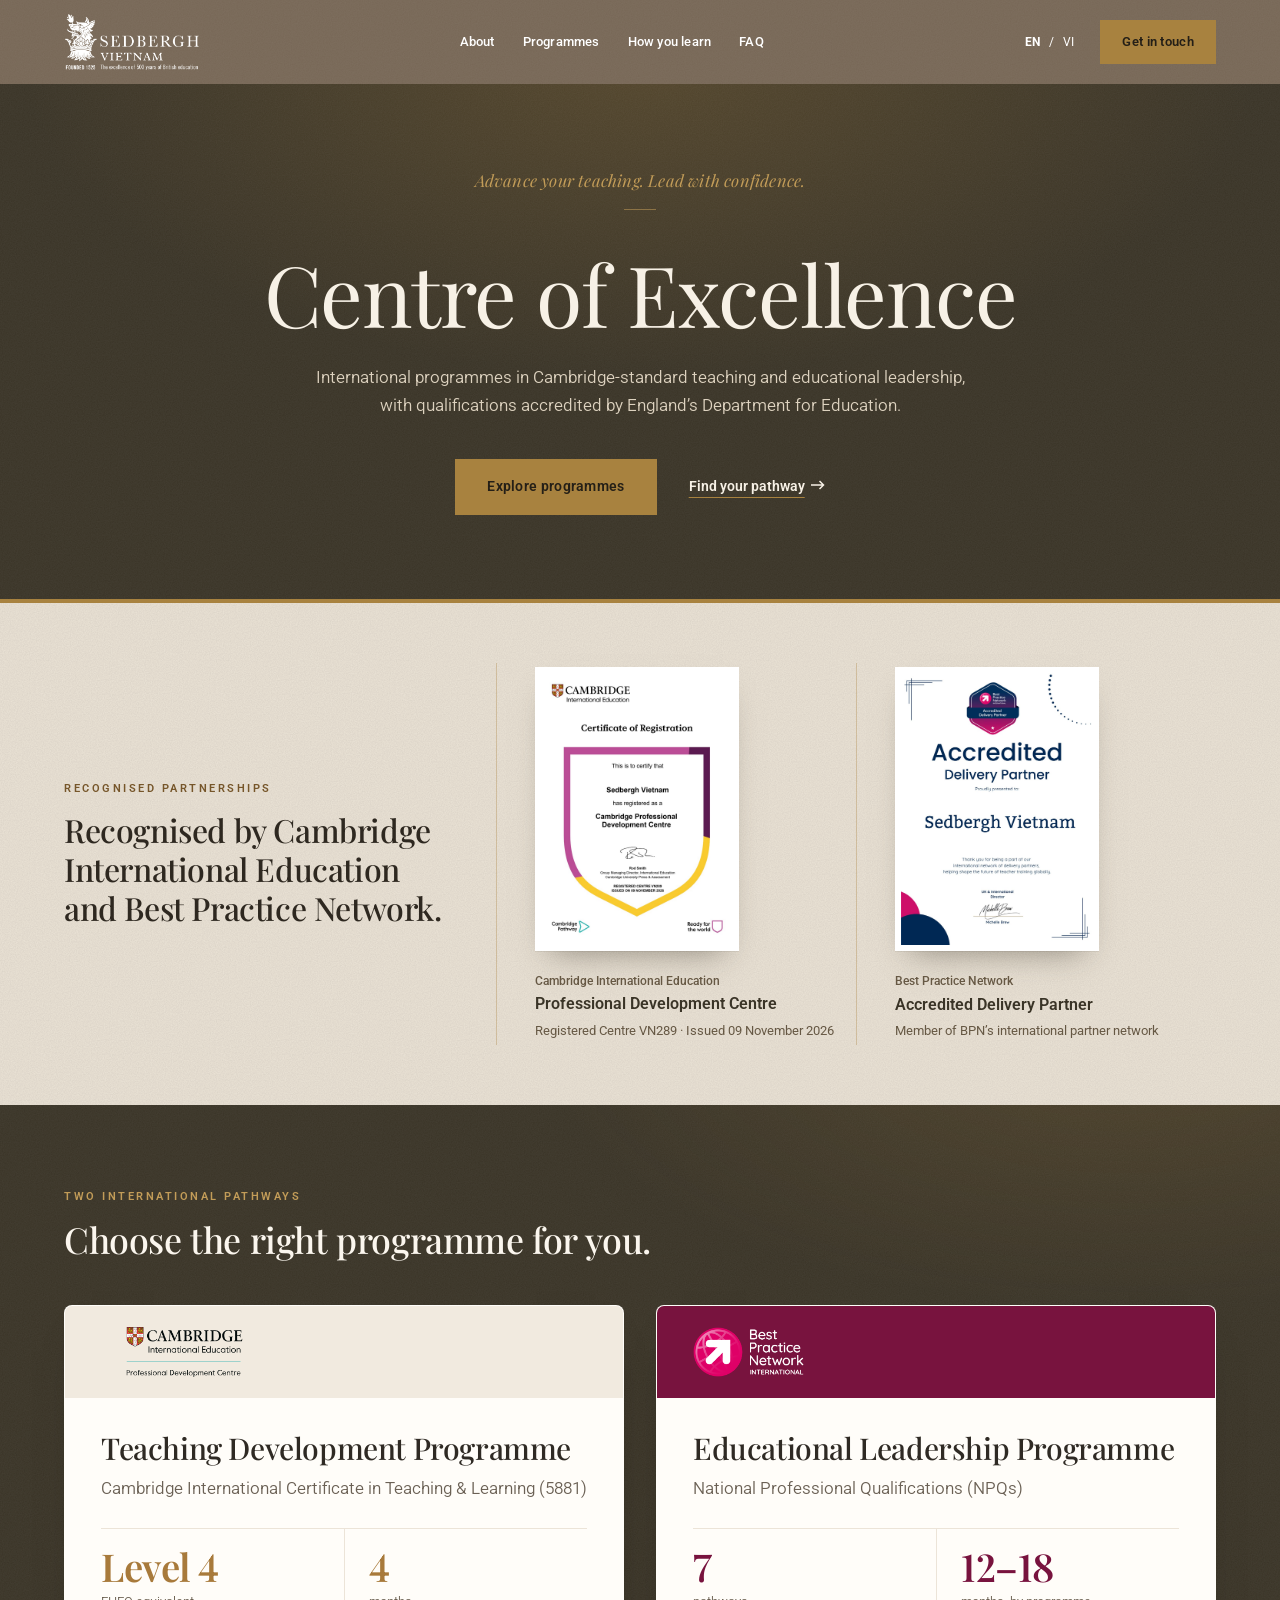
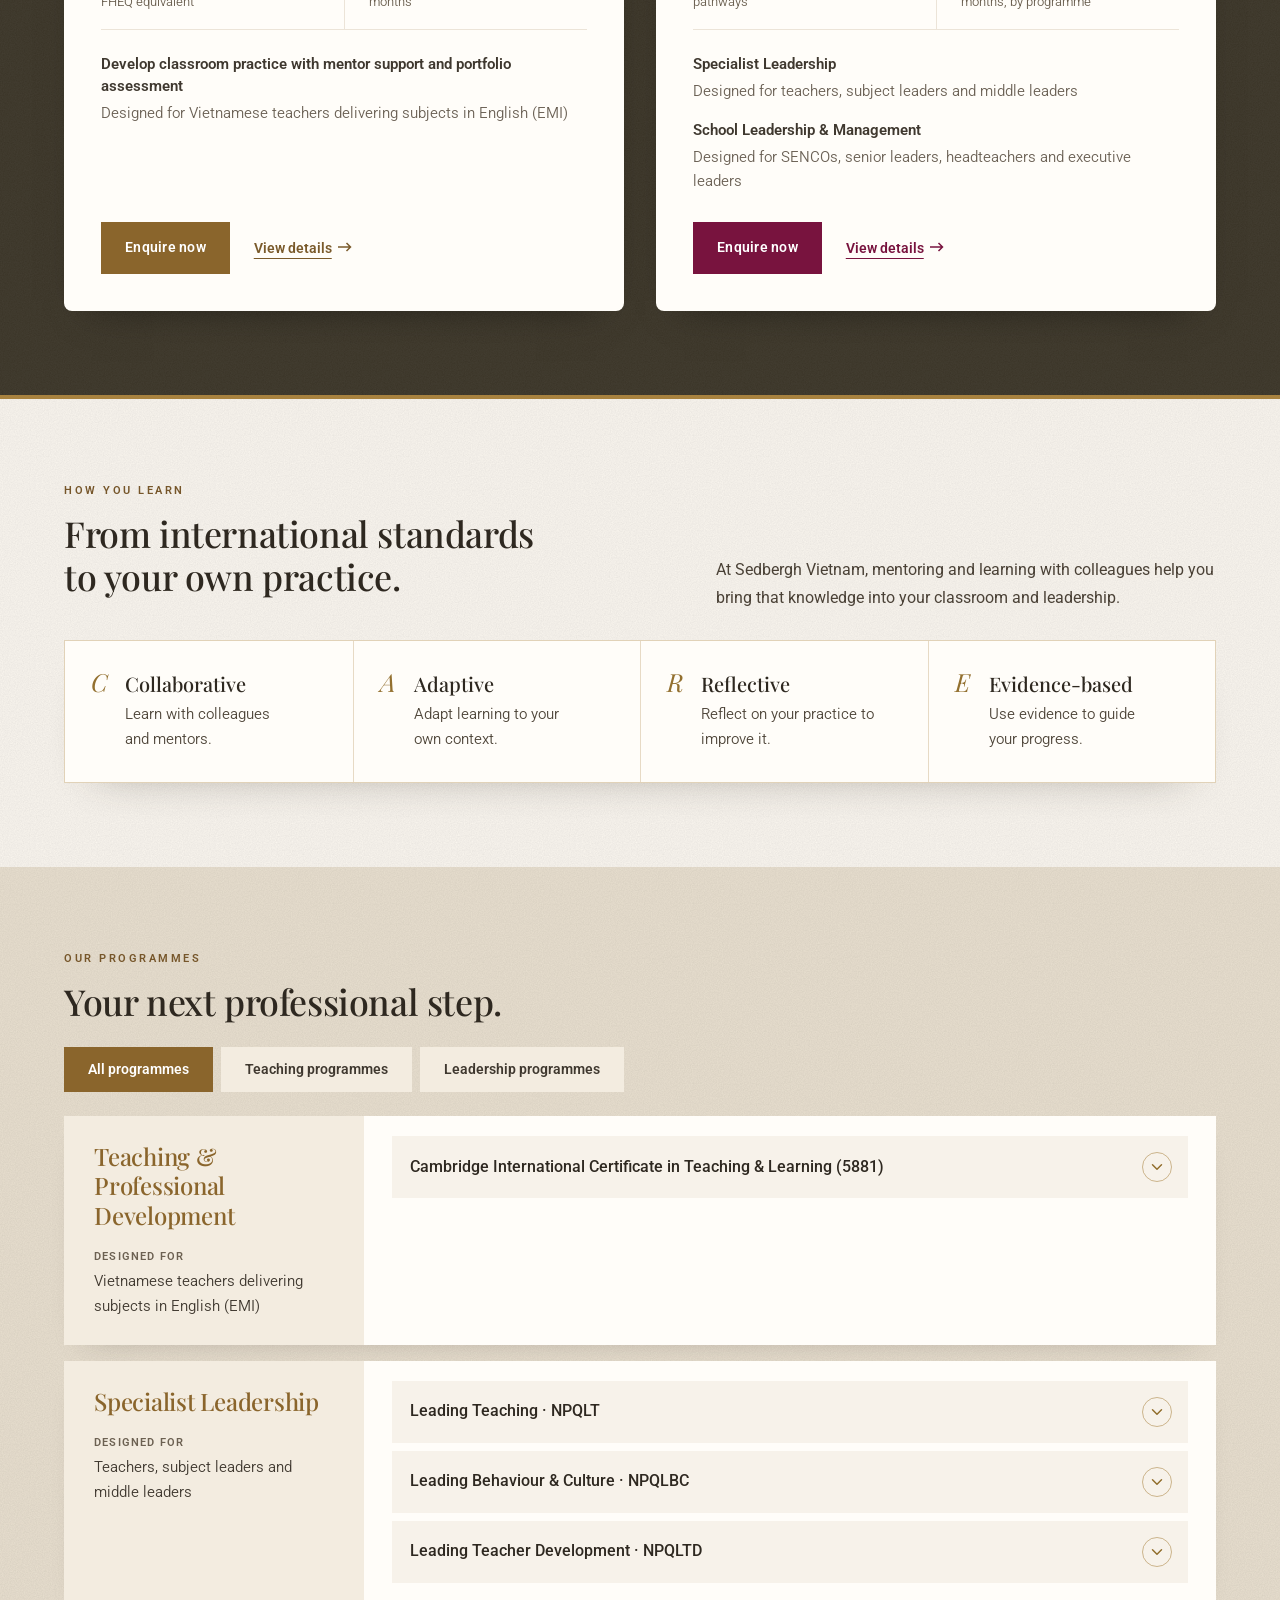
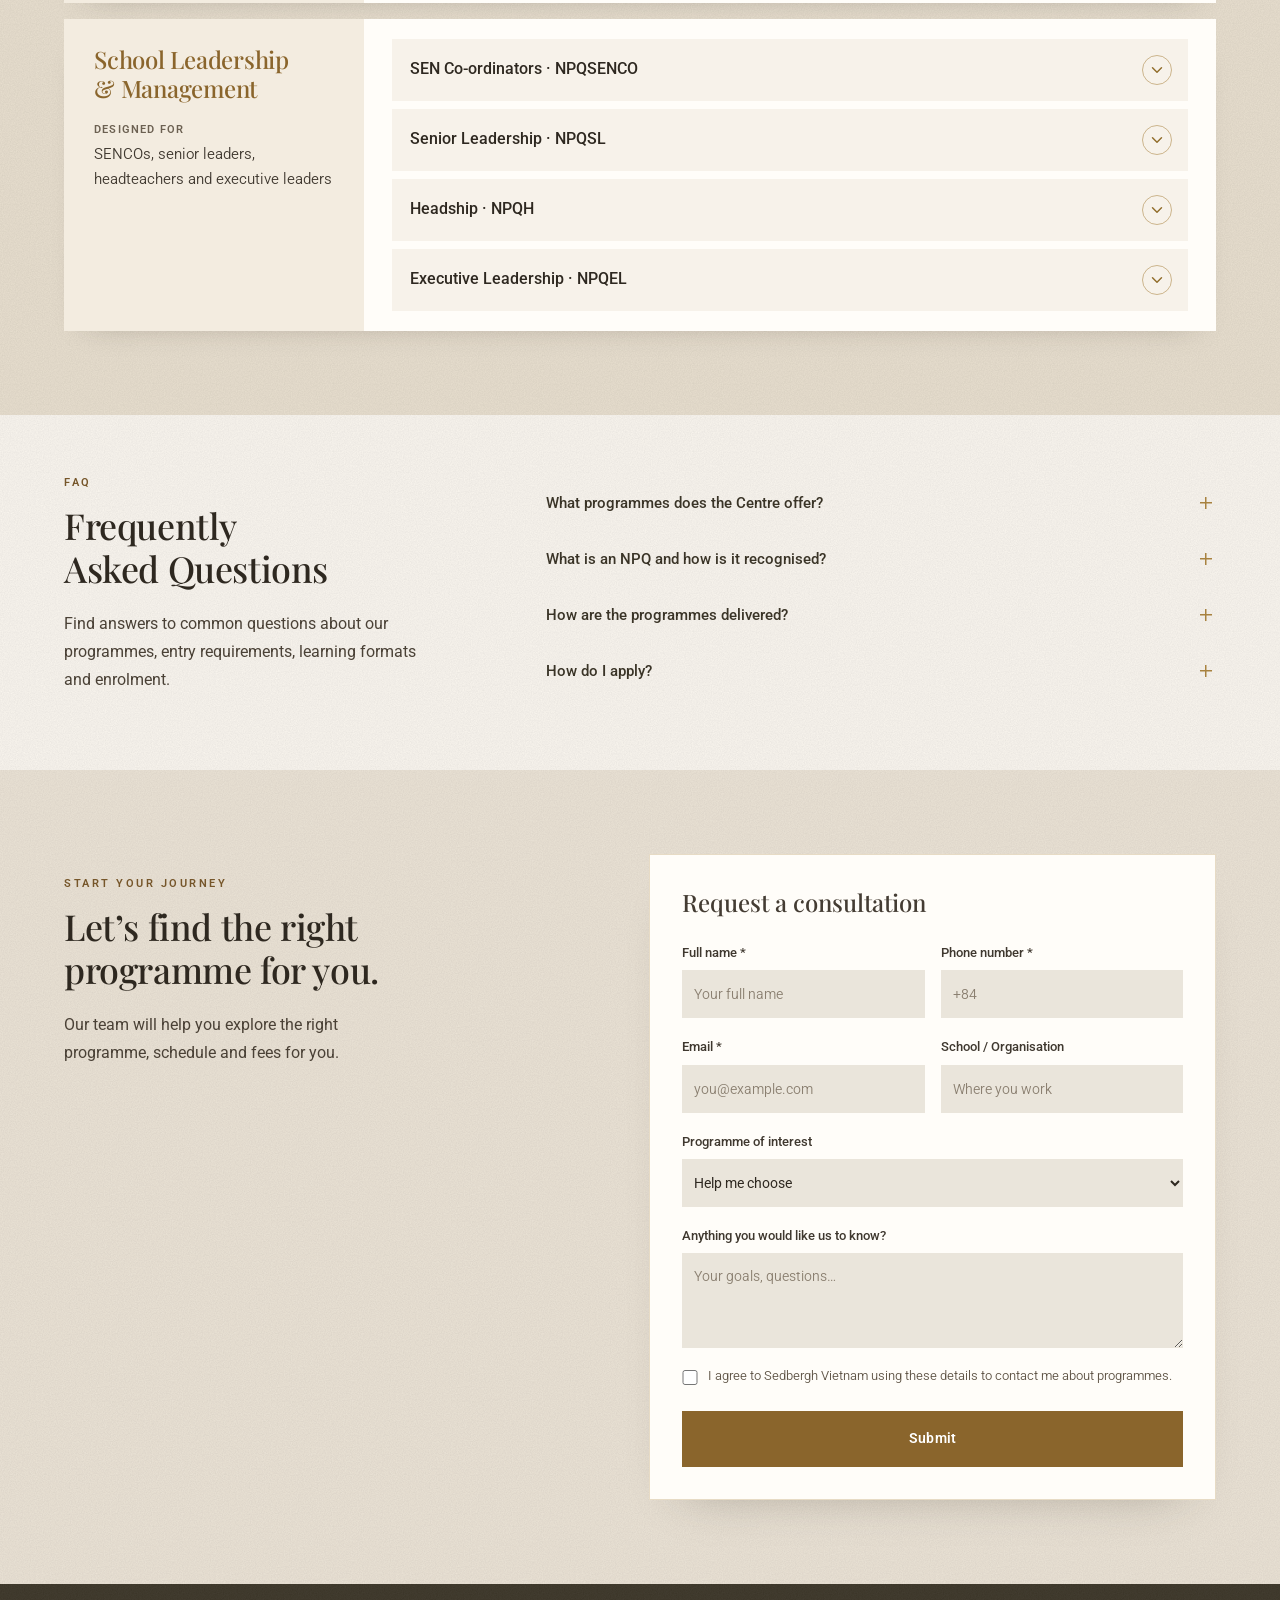
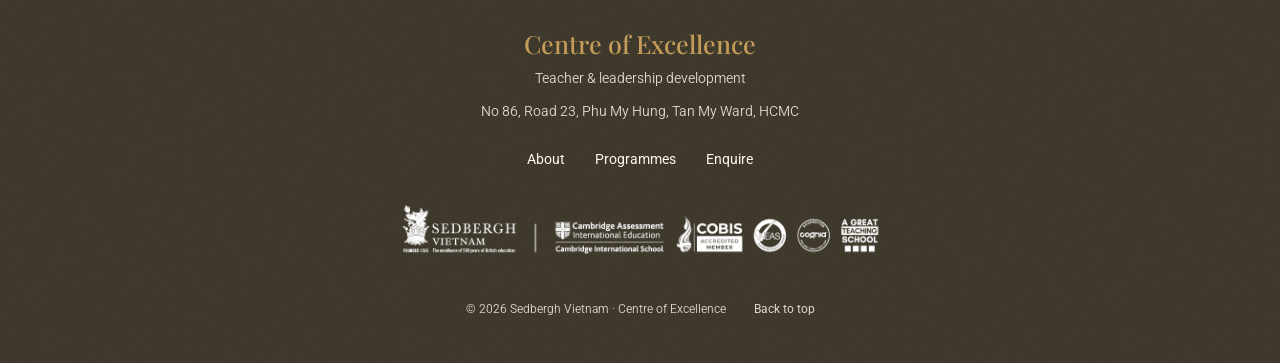
==== commit 6b6d3ce5: "Cập nhật website 2026-11-19 16:18:13" ====
--- a/index.html
+++ b/index.html
@@ -1 +1 @@
-<!DOCTYPE html><html lang="en-GB"><head><meta charSet="utf-8"/><meta name="viewport" content="width=device-width, initial-scale=1"/><link rel="preload" as="image" href="/images/sedbergh-vietnam-white.png"/><link rel="preload" as="image" href="/images/cambridge-pdq-centre-logo.png"/><link rel="preload" as="image" href="/images/bpn-international-white.png"/><link rel="stylesheet" href="/_next/static/chunks/21fo4b1g4pml3.css" data-precedence="next"/><link rel="stylesheet" href="/_next/static/chunks/3wi-c2o4sfjkx.css" data-precedence="next"/><link rel="preload" as="script" fetchPriority="low" href="/_next/static/chunks/3l04zcqx63h3y.js"/><script src="/_next/static/chunks/41qfcvra0dvw4.js" async=""></script><script src="/_next/static/chunks/1mh6a-0e61pyc.js" async=""></script><script src="/_next/static/chunks/turbopack-0_i3ve-33z88y.js" async=""></script><script src="/_next/static/chunks/3fntmmi971322.js" async=""></script><script src="/_next/static/chunks/1d77a7ucbk-jw.js" async=""></script><link rel="preload" href="https://fonts.googleapis.com/css2?family=Roboto:ital,wght@0,300..700;1,300..700&amp;family=Playfair+Display:ital,wght@0,400;0,500;0,600;0,700;1,400;1,500;1,600;1,700&amp;display=swap" as="style"/><title>Centre of Excellence | Sedbergh Vietnam</title><meta name="description" content="Professional development for teachers and school leaders through Cambridge PDQ and Best Practice Network NPQs at Sedbergh Vietnam."/><meta property="og:title" content="Centre of Excellence | Sedbergh Vietnam"/><meta property="og:description" content="Professional development for teachers and school leaders through Cambridge PDQ and Best Practice Network NPQs at Sedbergh Vietnam."/><meta property="og:url" content="https://coe.sedbergh.edu.vn"/><meta property="og:site_name" content="Sedbergh Vietnam"/><meta property="og:locale" content="en_GB"/><meta property="og:image" content="https://coe.sedbergh.edu.vn/og-image.jpg"/><meta property="og:image:width" content="1200"/><meta property="og:image:height" content="630"/><meta property="og:image:alt" content="Centre of Excellence, Sedbergh Vietnam"/><meta property="og:type" content="website"/><meta name="twitter:card" content="summary_large_image"/><meta name="twitter:title" content="Centre of Excellence | Sedbergh Vietnam"/><meta name="twitter:description" content="Professional development for teachers and school leaders through Cambridge PDQ and Best Practice Network NPQs at Sedbergh Vietnam."/><meta name="twitter:image" content="https://coe.sedbergh.edu.vn/og-image.jpg"/><link rel="icon" href="/favicon.ico" sizes="16x16 32x32 48x48"/><link rel="icon" href="/icon.png" type="image/png" sizes="512x512"/><link rel="apple-touch-icon" href="/apple-touch-icon.png" sizes="180x180"/><link rel="preconnect" href="https://fonts.googleapis.com"/><link rel="preconnect" href="https://fonts.gstatic.com" crossorigin=""/><link rel="stylesheet" href="https://fonts.googleapis.com/css2?family=Roboto:ital,wght@0,300..700;1,300..700&amp;family=Playfair+Display:ital,wght@0,400;0,500;0,600;0,700;1,400;1,500;1,600;1,700&amp;display=swap"/><script src="/_next/static/chunks/0cz1d0mv5g_q7.js" noModule=""></script></head><body><div hidden=""><!--$--><!--/$--></div><div class="coe-site"><header><a href="#" class="brand" aria-label="Sedbergh Vietnam"><img src="/images/sedbergh-vietnam-white.png" alt="Sedbergh Vietnam — Founded 1525"/></a><nav class=""><a href="#about">About</a><a href="#programmes">Programmes</a><a href="#journey">How you learn</a><a href="#faq">FAQ</a></nav><div class="head-actions"><div class="language" aria-label="Language"><button class="active">EN</button><span>/</span><button class="">VI</button></div><a class="button compact" href="#consultation">Get in touch<!-- --> </a><button class="mobile-menu" aria-label="Menu">Menu</button></div></header><main><section class="campaign-hero" id="about"><div class="campaign-copy"><h1 class="hero-title-vi">Centre of Excellence</h1><p class="hero-hook">International programmes in Cambridge‑standard teaching and educational leadership, with qualifications accredited by England’s Department for Education.</p><p class="hero-tagline">Advance your teaching. Lead with confidence.</p><div class="hero-actions"><a class="button" href="#strands">Explore programmes</a><a class="text-link" href="#consultation">Find your pathway</a></div></div></section><section class="recognition-strip" aria-label="Sedbergh Vietnam credentials"><div class="recognition-label"><p class="eyebrow">RECOGNISED PARTNERSHIPS</p><h2>Internationally recognised.</h2></div><div class="recognition-item"><button type="button" class="recognition-cert" aria-label="Enlarge certificate"><img src="/images/certificate-cambridge-pdc.jpg" alt="Cambridge Certificate of Registration, Sedbergh Vietnam, Registered Centre VN289" width="1000" height="1416" loading="lazy"/></button><span class="recognition-text"><small>Cambridge International Education</small><strong>Professional Development Centre</strong><span class="recognition-meta">Registered Centre VN289 · Issued 09 November 2026</span></span></div><div class="recognition-item"><button type="button" class="recognition-cert" aria-label="Enlarge certificate"><img src="/images/certificate-bpn-adp.jpg" alt="Best Practice Network Accredited Delivery Partner certificate, Sedbergh Vietnam" width="1000" height="1416" loading="lazy"/></button><span class="recognition-text"><small>Best Practice Network</small><strong>Accredited Delivery Partner</strong><span class="recognition-meta">Member of BPN’s international partner network</span></span></div></section><section class="signature-programmes course-first" id="strands"><div class="editorial-heading"><p class="eyebrow">TWO INTERNATIONAL PATHWAYS</p><h2>Choose the right programme for you.</h2></div><div class="signature-grid"><article class="signature cambridge"><div class="signature-top"><img src="/images/cambridge-pdq-centre-logo.png" alt="Cambridge Professional Development Centre"/></div><div class="signature-body"><h3 class="qualification-family">Teaching Development Programme</h3><h4 class="qualification-name">Cambridge International Certificate in Teaching &amp; Learning (5881)</h4><dl class="programme-stats"><div><dt>FHEQ equivalent</dt><dd>Level 4</dd></div><div><dt>months</dt><dd>4</dd></div></dl><div class="npq-audiences"><div><strong>Develop classroom practice with mentor support and portfolio assessment</strong><span>Designed for Vietnamese teachers delivering subjects in English (EMI)</span></div></div><div class="signature-actions"><button class="button">Enquire now</button><button class="text-link">View details</button></div><p class="signature-status">Sedbergh Vietnam · Cambridge Professional Development Centre</p></div></article><article class="signature bpn"><div class="signature-top"><img src="/images/bpn-international-white.png" alt="Best Practice Network International"/></div><div class="signature-body"><h3 class="qualification-family">Educational Leadership Programme</h3><h4 class="qualification-name">National Professional Qualifications (NPQs)</h4><dl class="programme-stats"><div><dt>pathways</dt><dd>7</dd></div><div><dt>months, by programme</dt><dd>12–18</dd></div></dl><div class="npq-audiences"><div><strong>Specialist Leadership</strong><span>Designed for teachers, subject leaders and middle leaders</span></div><div><strong>School Leadership &amp; Management</strong><span>Designed for SENCOs, senior leaders, headteachers and executive leaders</span></div></div><div class="signature-actions"><button class="button">Enquire now</button><button class="text-link">View details</button></div><p class="signature-status">Sedbergh Vietnam · Accredited Delivery Partner</p></div></article></div></section><section class="care-block v-band tone-panel" id="journey"><div class="care-side"><p class="care-eyebrow">HOW YOU LEARN</p><h2>From international standards to your own practice.</h2><p class="care-lead">At Sedbergh Vietnam, mentoring and learning with colleagues help you bring that knowledge into your classroom and leadership.</p></div><div class="care-principles-wrap"><p class="care-label">Four principles · C.A.R.E.</p><ol class="care-list"><li><span class="care-initial" aria-hidden="true">C</span><div><h3>Collaborative</h3><p>Learn with colleagues and mentors.</p></div></li><li><span class="care-initial" aria-hidden="true">A</span><div><h3>Adaptive</h3><p>Adapt learning to your own context.</p></div></li><li><span class="care-initial" aria-hidden="true">R</span><div><h3>Reflective</h3><p>Reflect on your practice to improve it.</p></div></li><li><span class="care-initial" aria-hidden="true">E</span><div><h3>Evidence-based</h3><p>Use evidence to guide your progress.</p></div></li></ol></div></section><section id="programmes" class="prog-block"><div class="prog-head"><div><p class="prog-eyebrow">OUR PROGRAMMES</p><h2>Your next professional step.</h2></div></div><div class="prog-filters"><button type="button" aria-pressed="true" class="is-active">All programmes</button><button type="button" aria-pressed="false" class="">Teaching programmes</button><button type="button" aria-pressed="false" class="">Leadership programmes</button></div><div class="prog-groups"><div class="prog-group cambridge"><div class="prog-group-intro"><h3 class="prog-group-name">Teaching &amp; Professional Development</h3><p class="prog-group-aud"><span>Designed for</span>Vietnamese teachers delivering subjects in English (EMI)</p></div><ul class="prog-list"><li class=""><button type="button" class="prog-row" aria-expanded="false" aria-controls="prog-pdq"><span class="prog-title">Cambridge International Certificate in Teaching &amp; Learning (5881)</span><svg class="prog-chevron" viewBox="0 0 24 24" width="20" height="20" aria-hidden="true"><path d="M6 9l6 6 6-6" fill="none" stroke="currentColor" stroke-width="2" stroke-linecap="round" stroke-linejoin="round"></path></svg></button></li></ul></div><div class="prog-group specialist"><div class="prog-group-intro"><h3 class="prog-group-name">Specialist Leadership</h3><p class="prog-group-aud"><span>Designed for</span>Teachers, subject leaders and middle leaders</p></div><ul class="prog-list"><li class=""><button type="button" class="prog-row" aria-expanded="false" aria-controls="prog-npqlt"><span class="prog-title">Leading Teaching · NPQLT</span><svg class="prog-chevron" viewBox="0 0 24 24" width="20" height="20" aria-hidden="true"><path d="M6 9l6 6 6-6" fill="none" stroke="currentColor" stroke-width="2" stroke-linecap="round" stroke-linejoin="round"></path></svg></button></li><li class=""><button type="button" class="prog-row" aria-expanded="false" aria-controls="prog-npqlbc"><span class="prog-title">Leading Behaviour &amp; Culture · NPQLBC</span><svg class="prog-chevron" viewBox="0 0 24 24" width="20" height="20" aria-hidden="true"><path d="M6 9l6 6 6-6" fill="none" stroke="currentColor" stroke-width="2" stroke-linecap="round" stroke-linejoin="round"></path></svg></button></li><li class=""><button type="button" class="prog-row" aria-expanded="false" aria-controls="prog-npqltd"><span class="prog-title">Leading Teacher Development · NPQLTD</span><svg class="prog-chevron" viewBox="0 0 24 24" width="20" height="20" aria-hidden="true"><path d="M6 9l6 6 6-6" fill="none" stroke="currentColor" stroke-width="2" stroke-linecap="round" stroke-linejoin="round"></path></svg></button></li></ul></div><div class="prog-group leadership"><div class="prog-group-intro"><h3 class="prog-group-name">School Leadership &amp; Management</h3><p class="prog-group-aud"><span>Designed for</span>SENCOs, senior leaders, headteachers and executive leaders</p></div><ul class="prog-list"><li class=""><button type="button" class="prog-row" aria-expanded="false" aria-controls="prog-npqsenco"><span class="prog-title">SEN Co-ordinators · NPQSENCO</span><svg class="prog-chevron" viewBox="0 0 24 24" width="20" height="20" aria-hidden="true"><path d="M6 9l6 6 6-6" fill="none" stroke="currentColor" stroke-width="2" stroke-linecap="round" stroke-linejoin="round"></path></svg></button></li><li class=""><button type="button" class="prog-row" aria-expanded="false" aria-controls="prog-npqsl"><span class="prog-title">Senior Leadership · NPQSL</span><svg class="prog-chevron" viewBox="0 0 24 24" width="20" height="20" aria-hidden="true"><path d="M6 9l6 6 6-6" fill="none" stroke="currentColor" stroke-width="2" stroke-linecap="round" stroke-linejoin="round"></path></svg></button></li><li class=""><button type="button" class="prog-row" aria-expanded="false" aria-controls="prog-npqh"><span class="prog-title">Headship · NPQH</span><svg class="prog-chevron" viewBox="0 0 24 24" width="20" height="20" aria-hidden="true"><path d="M6 9l6 6 6-6" fill="none" stroke="currentColor" stroke-width="2" stroke-linecap="round" stroke-linejoin="round"></path></svg></button></li><li class=""><button type="button" class="prog-row" aria-expanded="false" aria-controls="prog-npqel"><span class="prog-title">Executive Leadership · NPQEL</span><svg class="prog-chevron" viewBox="0 0 24 24" width="20" height="20" aria-hidden="true"><path d="M6 9l6 6 6-6" fill="none" stroke="currentColor" stroke-width="2" stroke-linecap="round" stroke-linejoin="round"></path></svg></button></li></ul></div></div></section><section id="faq" class="section faq"><div><p class="eyebrow">FAQ</p><h2>Frequently Asked Questions</h2><p>Find answers to common questions about our programmes, entry requirements, learning formats and enrolment.</p></div><div><details><summary>What programmes does the Centre offer?</summary><p>The Centre focuses on two professional development programmes: the Cambridge International Certificate in Teaching &amp; Learning for teachers, and Best Practice Network’s National Professional Qualifications (NPQs) for educational leaders.</p></details><details><summary>What is an NPQ and how is it recognised?</summary><p>An NPQ (National Professional Qualification) is a qualification for developing specialist and leadership skills in education, accredited by England’s Department for Education (DfE). Sedbergh Vietnam is an accredited partner of Best Practice Network (BPN) to deliver these programmes.</p></details><details><summary>What is the difference between the Cambridge programme and NPQs?</summary><p>The Cambridge programme focuses on classroom teaching: over four months, teachers put new approaches into practice with a trained mentor, and Cambridge assesses their portfolio. NPQs focus on leadership, with seven pathways lasting 12–18 months, from specialist leadership to leading a whole school.</p></details><details><summary>Who is eligible to join the programmes?</summary><p>The Cambridge programme is for Vietnamese teachers who teach subjects in English (EMI). Because teachers apply new approaches in their own classrooms, you need to be teaching throughout the programme. NPQs are for both current and aspiring leaders, from subject and middle leaders to senior leaders, headteachers and executive leaders. Our team will confirm the specific entry requirements for each programme.</p></details><details><summary>Who awards the qualifications?</summary><p>The Cambridge International Certificate in Teaching &amp; Learning is awarded by Cambridge International Education and is recognised at Level 4 on the UK Framework for Higher Education Qualifications (FHEQ). NPQs are awarded by Best Practice Network and accredited by England’s Department for Education (DfE).</p></details><details><summary>How are the programmes delivered?</summary><p>Programmes combine online learning with classroom practice, professional mentoring sessions, workshops and opportunities to share experience with colleagues. Learning focuses on practical application and evidence-based professional growth.</p></details><details><summary>How much do the programmes cost, and when do they start?</summary><p>NPQ fees range from £1,375 to £5,950 depending on the pathway, excluding an 11% administration fee. The next intake starts in January 2027, and the application deadline is Sunday 22 November 2026. Fees and dates for the Cambridge programme are being finalised; send an enquiry and we will share them as soon as they are confirmed.</p></details><details><summary>How do I apply?</summary><p>Leave your details through the consultation form. Our team will share programme details, intake dates, fees and how to register. Submitting the form does not confirm enrolment or create any payment obligation.</p></details></div></section><section id="consultation" class="section consultation"><div class="consultation-copy"><p class="eyebrow">START YOUR JOURNEY</p><h2>Let’s find the right programme for you.</h2><p>Our team will help you explore the right programme, schedule and fees for you.</p></div><div class="form-panel"><form><h3>Request a consultation</h3><div class="form-grid"><label>Full name<!-- --> *<input required="" maxLength="120" placeholder="Your full name" name="name"/></label><label>Phone number<!-- --> *<input type="tel" required="" minLength="6" maxLength="30" placeholder="+84" name="phone"/></label><label>Email *<input required="" type="email" maxLength="200" placeholder="you@example.com" name="email"/></label><label>School / Organisation<input maxLength="200" placeholder="Where you work" name="school"/></label></div><label>Programme of interest<select><option value="" selected="">Help me choose</option><option value="Cambridge International Certificate in Teaching &amp; Learning (5881)">Cambridge International Certificate in Teaching &amp; Learning (5881)</option><option value="Leading Teaching · NPQLT">Leading Teaching · NPQLT</option><option value="Leading Behaviour &amp; Culture · NPQLBC">Leading Behaviour &amp; Culture · NPQLBC</option><option value="Leading Teacher Development · NPQLTD">Leading Teacher Development · NPQLTD</option><option value="SEN Co-ordinators · NPQSENCO">SEN Co-ordinators · NPQSENCO</option><option value="Senior Leadership · NPQSL">Senior Leadership · NPQSL</option><option value="Headship · NPQH">Headship · NPQH</option><option value="Executive Leadership · NPQEL">Executive Leadership · NPQEL</option></select></label><label>Anything you would like us to know?<textarea name="message" maxLength="2000" rows="3" placeholder="Your goals, questions…"></textarea></label><input class="honeypot" tabindex="-1" autoComplete="off" aria-hidden="true" name="website"/><label class="consent"><input type="checkbox" required="" name="consent"/><span>I agree to Sedbergh Vietnam using these details to contact me about programmes.</span></label><button class="button submit">Submit</button></form></div></section></main><footer class="refined-footer"><div class="footer-heading-row"><div><p class="footer-centre-name">Centre of Excellence</p><p class="footer-tagline">Teacher &amp; leadership development</p><address class="footer-address">No 86, Road 23, Phu My Hung, Tan My Ward, HCMC</address></div><div class="footer-side"><div class="footer-navigation" aria-label="Footer navigation"><a href="#about">About</a><a href="#programmes">Programmes</a><a href="#consultation">Enquire</a></div><div class="footer-accreditations"><img src="/images/sedbergh-accreditations-negative.png" alt="Sedbergh Vietnam and its accreditation and partner organisations" width="1046" height="120" loading="lazy"/></div></div></div><div class="footer-meta"><span>© <!-- -->2026<!-- --> Sedbergh Vietnam · Centre of Excellence</span><div><a href="#">Back to top</a></div></div></footer></div><!--$--><!--/$--><script src="/_next/static/chunks/3l04zcqx63h3y.js" id="_R_" async=""></script><script>(self.__next_f=self.__next_f||[]).push([0])</script><script>self.__next_f.push([1,"1:\"$Sreact.fragment\"\n2:I[39756,[\"/_next/static/chunks/3fntmmi971322.js\"],\"default\"]\n3:I[37457,[\"/_next/static/chunks/3fntmmi971322.js\"],\"default\"]\n4:I[47257,[\"/_next/static/chunks/3fntmmi971322.js\"],\"ClientPageRoot\"]\n5:I[31713,[\"/_next/static/chunks/3fntmmi971322.js\",\"/_next/static/chunks/1d77a7ucbk-jw.js\"],\"default\"]\n8:I[97367,[\"/_next/static/chunks/3fntmmi971322.js\"],\"OutletBoundary\"]\n9:\"$Sreact.suspense\"\nb:I[97367,[\"/_next/static/chunks/3fntmmi971322.js\"],\"ViewportBoundary\"]\nd:I[97367,[\"/_next/static/chunks/3fntmmi971322.js\"],\"MetadataBoundary\"]\nf:I[68027,[\"/_next/static/chunks/3fntmmi971322.js\"],\"default\",1]\n:HL[\"/_next/static/chunks/21fo4b1g4pml3.css\",\"style\"]\n:HL[\"/_next/static/chunks/3wi-c2o4sfjkx.css\",\"style\"]\n:HL[\"https://fonts.googleapis.com/css2?family=Roboto:ital,wght@0,300..700;1,300..700\u0026family=Playfair+Display:ital,wght@0,400;0,500;0,600;0,700;1,400;1,500;1,600;1,700\u0026display=swap\",\"style\"]\n0:{\"P\":null,\"c\":[\"\",\"\"],\"q\":\"\",\"i\":false,\"f\":[[[\"\",{\"children\":[\"__PAGE__\",{},\"$undefined\",\"$undefined\",4608]},\"$undefined\",\"$undefined\",4624],[[\"$\",\"$1\",\"c\",{\"children\":[[[\"$\",\"link\",\"0\",{\"rel\":\"stylesheet\",\"href\":\"/_next/static/chunks/21fo4b1g4pml3.css\",\"precedence\":\"next\",\"crossOrigin\":\"$undefined\",\"nonce\":\"$undefined\"}],[\"$\",\"script\",\"script-0\",{\"src\":\"/_next/static/chunks/3fntmmi971322.js\",\"async\":true,\"nonce\":\"$undefined\"}]],[\"$\",\"html\",null,{\"lang\":\"en-GB\",\"children\":[[\"$\",\"head\",null,{\"children\":[[\"$\",\"link\",null,{\"rel\":\"preconnect\",\"href\":\"https://fonts.googleapis.com\"}],[\"$\",\"link\",null,{\"rel\":\"preconnect\",\"href\":\"https://fonts.gstatic.com\",\"crossOrigin\":\"\"}],[\"$\",\"link\",null,{\"rel\":\"stylesheet\",\"href\":\"https://fonts.googleapis.com/css2?family=Roboto:ital,wght@0,300..700;1,300..700\u0026family=Playfair+Display:ital,wght@0,400;0,500;0,600;0,700;1,400;1,500;1,600;1,700\u0026display=swap\"}]]}],[\"$\",\"body\",null,{\"children\":[\"$\",\"$L2\",null,{\"parallelRouterKey\":\"children\",\"error\":\"$undefined\",\"errorStyles\":\"$undefined\",\"errorScripts\":\"$undefined\",\"template\":[\"$\",\"$L3\",null,{}],\"templateStyles\":\"$undefined\",\"templateScripts\":\"$undefined\",\"notFound\":[[[\"$\",\"title\",null,{\"children\":\"404: This page could not be found.\"}],[\"$\",\"div\",null,{\"style\":{\"fontFamily\":\"system-ui,\\\"Segoe UI\\\",Roboto,Helvetica,Arial,sans-serif,\\\"Apple Color Emoji\\\",\\\"Segoe UI Emoji\\\"\",\"height\":\"100vh\",\"textAlign\":\"center\",\"display\":\"flex\",\"flexDirection\":\"column\",\"alignItems\":\"center\",\"justifyContent\":\"center\"},\"children\":[\"$\",\"div\",null,{\"children\":[[\"$\",\"style\",null,{\"dangerouslySetInnerHTML\":{\"__html\":\"body{color:#000;background:#fff;margin:0}.next-error-h1{border-right:1px solid rgba(0,0,0,.3)}@media (prefers-color-scheme:dark){body{color:#fff;background:#000}.next-error-h1{border-right:1px solid rgba(255,255,255,.3)}}\"}}],[\"$\",\"h1\",null,{\"className\":\"next-error-h1\",\"style\":{\"display\":\"inline-block\",\"margin\":\"0 20px 0 0\",\"padding\":\"0 23px 0 0\",\"fontSize\":24,\"fontWeight\":500,\"verticalAlign\":\"top\",\"lineHeight\":\"49px\"},\"children\":404}],[\"$\",\"div\",null,{\"style\":{\"display\":\"inline-block\"},\"children\":[\"$\",\"h2\",null,{\"style\":{\"fontSize\":14,\"fontWeight\":400,\"lineHeight\":\"49px\",\"margin\":0},\"children\":\"This page could not be found.\"}]}]]}]}]],[]],\"forbidden\":\"$undefined\",\"unauthorized\":\"$undefined\"}]}]]}]]}],{\"children\":[[\"$\",\"$1\",\"c\",{\"children\":[[\"$\",\"$L4\",null,{\"Component\":\"$5\",\"serverProvidedParams\":{\"searchParams\":{},\"params\":{},\"promises\":[\"$@6\",\"$@7\"]}}],[[\"$\",\"link\",\"0\",{\"rel\":\"stylesheet\",\"href\":\"/_next/static/chunks/3wi-c2o4sfjkx.css\",\"precedence\":\"next\",\"crossOrigin\":\"$undefined\",\"nonce\":\"$undefined\"}],[\"$\",\"script\",\"script-0\",{\"src\":\"/_next/static/chunks/1d77a7ucbk-jw.js\",\"async\":true,\"nonce\":\"$undefined\"}]],[\"$\",\"$L8\",null,{\"children\":[\"$\",\"$9\",null,{\"name\":\"Next.MetadataOutlet\",\"children\":\"$@a\"}]}]]}],{},null,false,null]},null,false,null],[\"$\",\"$1\",\"h\",{\"children\":[null,[\"$\",\"$Lb\",null,{\"children\":\"$Lc\"}],[\"$\",\"div\",null,{\"hidden\":true,\"children\":[\"$\",\"$Ld\",null,{\"children\":[\"$\",\"$9\",null,{\"name\":\"Next.Metadata\",\"children\":\"$Le\"}]}]}],null]}],false]],\"m\":\"$undefined\",\"G\":[\"$f\",[[\"$\",\"link\",\"0\",{\"rel\":\"stylesheet\",\"href\":\"/_next/static/chunks/21fo4b1g4pml3.css\",\"precedence\":\"next\",\"crossOrigin\":\"$undefined\",\"nonce\":\"$undefined\"}]]],\"S\":true,\"h\":null,\"r\":\"$undefined\",\"s\":\"$undefined\",\"a\":\"$undefined\",\"l\":\"$undefined\",\"p\":\"$undefined\",\"d\":\"$undefined\",\"b\":\"OKKE4H0fqtbaHk2KU6MC9\"}\n6:{}\n7:\"$0:f:0:1:1:children:0:props:children:0:props:serverProvidedParams:params\"\nc:[[\"$\",\"meta\",\"0\",{\"charSet\":\"utf-8\"}],[\"$\",\"meta\",\"1\",{\"name\":\"viewport\",\"content\":\"width=device-width, initial-scale=1\"}]]\n10:I[27201,[\"/_next/static/chunks/3fntmmi971322.js\"],\"IconMark\"]\na:null\ne:[[\"$\",\"title\",\"0\",{\"children\":\"Centre of Excellence | Sedbergh Vietnam\"}],[\"$\",\"meta\",\"1\",{\"name\":\"description\",\"content\":\"Professional development for teachers and school leaders through Cambridge PDQ and Best Practice Network NPQs at Sedbergh Vietnam.\"}],[\"$\",\"meta\",\"2\",{\"property\":\"og:title\",\"content\":\"Centre of Excellence | Sedbergh Vietnam\"}],[\"$\",\"meta\",\"3\",{\"property\":\"og:description\",\"content\":\"Professional development for teachers and school leaders through Cambridge PDQ and Best Practice Network NPQs at Sedbergh Vietnam.\"}],[\"$\",\"meta\",\"4\",{\"property\":\"og:url\",\"content\":\"https://coe.sedbergh.edu.vn\"}],[\"$\",\"meta\",\"5\",{\"property\":\"og:site_name\",\"content\":\"Sedbergh Vietnam\"}],[\"$\",\"meta\",\"6\",{\"property\":\"og:locale\",\"content\":\"en_GB\"}],[\"$\",\"meta\",\"7\",{\"property\":\"og:image\",\"content\":\"https://coe.sedbergh.edu.vn/og-image.jpg\"}],[\"$\",\"meta\",\"8\",{\"property\":\"og:image:width\",\"content\":\"1200\"}],[\"$\",\"meta\",\"9\",{\"property\":\"og:image:height\",\"content\":\"630\"}],[\"$\",\"meta\",\"10\",{\"property\":\"og:image:alt\",\"content\":\"Centre of Excellence, Sedbergh Vietnam\"}],[\"$\",\"meta\",\"11\",{\"property\":\"og:type\",\"content\":\"website\"}],[\"$\",\"meta\",\"12\",{\"name\":\"twitter:card\",\"content\":\"summary_large_image\"}],[\"$\",\"meta\",\"13\",{\"name\":\"twitter:title\",\"content\":\"Centre of Excellence | Sedbergh Vietnam\"}],[\"$\",\"meta\",\"14\",{\"name\":\"twitter:description\",\"content\":\"Professional development for teachers and school leaders through Cambridge PDQ and Best Practice Network NPQs at Sedbergh Vietnam.\"}],[\"$\",\"meta\",\"15\",{\"name\":\"twitter:image\",\"content\":\"https://coe.sedbergh.edu.vn/og-image.jpg\"}],[\"$\",\"link\",\"16\",{\"rel\":\"icon\",\"href\":\"/favicon.ico\",\"sizes\":\"16x16 32x32 48x48\"}],[\"$\",\"link\",\"17\",{\"rel\":\"icon\",\"href\":\"/icon.png\",\"type\":\"image/png\",\"sizes\":\"512x512\"}],[\"$\",\"link\",\"18\",{\"rel\":\"apple-touch-icon\",\"href\":\"/apple-touch-icon.png\",\"sizes\":\"180x180\"}],[\"$\",\"$L10\",\"19\",{}]]\n"])</script></body></html>+<!DOCTYPE html><html lang="en-GB"><head><meta charSet="utf-8"/><meta name="viewport" content="width=device-width, initial-scale=1"/><link rel="preload" as="image" href="/images/sedbergh-vietnam-white.png"/><link rel="preload" as="image" href="/images/cambridge-pdq-centre-logo.png"/><link rel="preload" as="image" href="/images/bpn-international-white.png"/><link rel="stylesheet" href="/_next/static/chunks/21fo4b1g4pml3.css" data-precedence="next"/><link rel="stylesheet" href="/_next/static/chunks/38sq-30jz1_j_.css" data-precedence="next"/><link rel="preload" as="script" fetchPriority="low" href="/_next/static/chunks/3l04zcqx63h3y.js"/><script src="/_next/static/chunks/41qfcvra0dvw4.js" async=""></script><script src="/_next/static/chunks/1mh6a-0e61pyc.js" async=""></script><script src="/_next/static/chunks/turbopack-0_i3ve-33z88y.js" async=""></script><script src="/_next/static/chunks/3fntmmi971322.js" async=""></script><script src="/_next/static/chunks/1nuwd8e30fw58.js" async=""></script><link rel="preload" href="https://fonts.googleapis.com/css2?family=Roboto:ital,wght@0,300..700;1,300..700&amp;family=Playfair+Display:ital,wght@0,400;0,500;0,600;0,700;1,400;1,500;1,600;1,700&amp;display=swap" as="style"/><title>Centre of Excellence | Sedbergh Vietnam</title><meta name="description" content="Professional development for teachers and school leaders through Cambridge PDQ and Best Practice Network NPQs at Sedbergh Vietnam."/><meta property="og:title" content="Centre of Excellence | Sedbergh Vietnam"/><meta property="og:description" content="Professional development for teachers and school leaders through Cambridge PDQ and Best Practice Network NPQs at Sedbergh Vietnam."/><meta property="og:url" content="https://coe.sedbergh.edu.vn"/><meta property="og:site_name" content="Sedbergh Vietnam"/><meta property="og:locale" content="en_GB"/><meta property="og:image" content="https://coe.sedbergh.edu.vn/og-image.jpg"/><meta property="og:image:width" content="1200"/><meta property="og:image:height" content="630"/><meta property="og:image:alt" content="Centre of Excellence, Sedbergh Vietnam"/><meta property="og:type" content="website"/><meta name="twitter:card" content="summary_large_image"/><meta name="twitter:title" content="Centre of Excellence | Sedbergh Vietnam"/><meta name="twitter:description" content="Professional development for teachers and school leaders through Cambridge PDQ and Best Practice Network NPQs at Sedbergh Vietnam."/><meta name="twitter:image" content="https://coe.sedbergh.edu.vn/og-image.jpg"/><link rel="icon" href="/favicon.ico" sizes="16x16 32x32 48x48"/><link rel="icon" href="/icon.png" type="image/png" sizes="512x512"/><link rel="apple-touch-icon" href="/apple-touch-icon.png" sizes="180x180"/><link rel="preconnect" href="https://fonts.googleapis.com"/><link rel="preconnect" href="https://fonts.gstatic.com" crossorigin=""/><link rel="stylesheet" href="https://fonts.googleapis.com/css2?family=Roboto:ital,wght@0,300..700;1,300..700&amp;family=Playfair+Display:ital,wght@0,400;0,500;0,600;0,700;1,400;1,500;1,600;1,700&amp;display=swap"/><script src="/_next/static/chunks/0cz1d0mv5g_q7.js" noModule=""></script></head><body><div hidden=""><!--$--><!--/$--></div><div class="coe-site"><header><a href="#" class="brand" aria-label="Sedbergh Vietnam"><img src="/images/sedbergh-vietnam-white.png" alt="Sedbergh Vietnam — Founded 1525"/></a><nav class=""><a href="#about">About</a><a href="#programmes">Programmes</a><a href="#journey">How you learn</a><a href="#faq">FAQ</a></nav><div class="head-actions"><div class="language" aria-label="Language"><button class="active">EN</button><span>/</span><button class="">VI</button></div><a class="button compact" href="#consultation">Get in touch<!-- --> </a><button class="mobile-menu" aria-label="Menu">Menu</button></div></header><main><section class="campaign-hero" id="about"><div class="campaign-copy"><h1 class="hero-title-vi">Centre of Excellence</h1><p class="hero-hook">International programmes in Cambridge‑standard teaching and educational leadership, with qualifications accredited by England’s Department for Education.</p><p class="hero-tagline">Advance your teaching. Lead with confidence.</p><div class="hero-actions"><a class="button" href="#strands">Explore programmes</a><a class="text-link" href="#consultation">Find your pathway</a></div></div></section><section class="recognition-strip" aria-label="Sedbergh Vietnam credentials"><div class="recognition-label"><p class="eyebrow">RECOGNISED PARTNERSHIPS</p><h2>Recognised by Cambridge International Education and Best Practice Network.</h2></div><div class="recognition-item"><button type="button" class="recognition-cert" aria-label="Enlarge certificate"><img src="/images/certificate-cambridge-pdc.jpg" alt="Cambridge Certificate of Registration, Sedbergh Vietnam, Registered Centre VN289" width="1000" height="1416" loading="lazy"/></button><span class="recognition-text"><small>Cambridge International Education</small><strong>Professional Development Centre</strong><span class="recognition-meta">Registered Centre VN289 · Issued 09 November 2026</span></span></div><div class="recognition-item"><button type="button" class="recognition-cert" aria-label="Enlarge certificate"><img src="/images/certificate-bpn-adp.jpg" alt="Best Practice Network Accredited Delivery Partner certificate, Sedbergh Vietnam" width="1000" height="1416" loading="lazy"/></button><span class="recognition-text"><small>Best Practice Network</small><strong>Accredited Delivery Partner</strong><span class="recognition-meta">Member of BPN’s international partner network</span></span></div></section><section class="signature-programmes course-first" id="strands"><div class="editorial-heading"><p class="eyebrow">TWO INTERNATIONAL PATHWAYS</p><h2>Choose the right programme for you.</h2></div><div class="signature-grid"><article class="signature cambridge"><div class="signature-top"><img src="/images/cambridge-pdq-centre-logo.png" alt="Cambridge Professional Development Centre"/></div><div class="signature-body"><h3 class="qualification-family">Teaching Development Programme</h3><h4 class="qualification-name">Cambridge International Certificate in Teaching &amp; Learning (5881)</h4><dl class="programme-stats"><div><dt>FHEQ equivalent</dt><dd>Level 4</dd></div><div><dt>months</dt><dd>4</dd></div></dl><div class="npq-audiences"><div><strong>Develop classroom practice with mentor support and portfolio assessment</strong><span>Designed for Vietnamese teachers delivering subjects in English (EMI)</span></div></div><div class="signature-actions"><button class="button">Enquire now</button><button class="text-link">View details</button></div><p class="signature-status">Sedbergh Vietnam · Cambridge Professional Development Centre</p></div></article><article class="signature bpn"><div class="signature-top"><img src="/images/bpn-international-white.png" alt="Best Practice Network International"/></div><div class="signature-body"><h3 class="qualification-family">Educational Leadership Programme</h3><h4 class="qualification-name">National Professional Qualifications (NPQs)</h4><dl class="programme-stats"><div><dt>pathways</dt><dd>7</dd></div><div><dt>months, by programme</dt><dd>12–18</dd></div></dl><div class="npq-audiences"><div><strong>Specialist Leadership</strong><span>Designed for teachers, subject leaders and middle leaders</span></div><div><strong>School Leadership &amp; Management</strong><span>Designed for SENCOs, senior leaders, headteachers and executive leaders</span></div></div><div class="signature-actions"><button class="button">Enquire now</button><button class="text-link">View details</button></div><p class="signature-status">Sedbergh Vietnam · Accredited Delivery Partner</p></div></article></div></section><section class="care-block v-band tone-panel" id="journey"><div class="care-side"><p class="care-eyebrow">HOW YOU LEARN</p><h2>From international standards to your own practice.</h2><p class="care-lead">At Sedbergh Vietnam, mentoring and learning with colleagues help you bring that knowledge into your classroom and leadership.</p></div><div class="care-principles-wrap"><p class="care-label">Four principles · C.A.R.E.</p><ol class="care-list"><li><span class="care-initial" aria-hidden="true">C</span><div><h3>Collaborative</h3><p>Learn with colleagues and mentors.</p></div></li><li><span class="care-initial" aria-hidden="true">A</span><div><h3>Adaptive</h3><p>Adapt learning to your own context.</p></div></li><li><span class="care-initial" aria-hidden="true">R</span><div><h3>Reflective</h3><p>Reflect on your practice to improve it.</p></div></li><li><span class="care-initial" aria-hidden="true">E</span><div><h3>Evidence-based</h3><p>Use evidence to guide your progress.</p></div></li></ol></div></section><section id="programmes" class="prog-block"><div class="prog-head"><div><p class="prog-eyebrow">OUR PROGRAMMES</p><h2>Your next professional step.</h2></div></div><div class="prog-filters"><button type="button" aria-pressed="true" class="is-active">All programmes</button><button type="button" aria-pressed="false" class="">Teaching programmes</button><button type="button" aria-pressed="false" class="">Leadership programmes</button></div><div class="prog-groups"><div class="prog-group cambridge"><div class="prog-group-intro"><h3 class="prog-group-name">Teaching &amp; Professional Development</h3><p class="prog-group-aud"><span>Designed for</span>Vietnamese teachers delivering subjects in English (EMI)</p></div><ul class="prog-list"><li class=""><button type="button" class="prog-row" aria-expanded="false" aria-controls="prog-pdq"><span class="prog-title">Cambridge International Certificate in Teaching &amp; Learning (5881)</span><svg class="prog-chevron" viewBox="0 0 24 24" width="20" height="20" aria-hidden="true"><path d="M6 9l6 6 6-6" fill="none" stroke="currentColor" stroke-width="2" stroke-linecap="round" stroke-linejoin="round"></path></svg></button></li></ul></div><div class="prog-group specialist"><div class="prog-group-intro"><h3 class="prog-group-name">Specialist Leadership</h3><p class="prog-group-aud"><span>Designed for</span>Teachers, subject leaders and middle leaders</p></div><ul class="prog-list"><li class=""><button type="button" class="prog-row" aria-expanded="false" aria-controls="prog-npqlt"><span class="prog-title">Leading Teaching · NPQLT</span><svg class="prog-chevron" viewBox="0 0 24 24" width="20" height="20" aria-hidden="true"><path d="M6 9l6 6 6-6" fill="none" stroke="currentColor" stroke-width="2" stroke-linecap="round" stroke-linejoin="round"></path></svg></button></li><li class=""><button type="button" class="prog-row" aria-expanded="false" aria-controls="prog-npqlbc"><span class="prog-title">Leading Behaviour &amp; Culture · NPQLBC</span><svg class="prog-chevron" viewBox="0 0 24 24" width="20" height="20" aria-hidden="true"><path d="M6 9l6 6 6-6" fill="none" stroke="currentColor" stroke-width="2" stroke-linecap="round" stroke-linejoin="round"></path></svg></button></li><li class=""><button type="button" class="prog-row" aria-expanded="false" aria-controls="prog-npqltd"><span class="prog-title">Leading Teacher Development · NPQLTD</span><svg class="prog-chevron" viewBox="0 0 24 24" width="20" height="20" aria-hidden="true"><path d="M6 9l6 6 6-6" fill="none" stroke="currentColor" stroke-width="2" stroke-linecap="round" stroke-linejoin="round"></path></svg></button></li></ul></div><div class="prog-group leadership"><div class="prog-group-intro"><h3 class="prog-group-name">School Leadership &amp; Management</h3><p class="prog-group-aud"><span>Designed for</span>SENCOs, senior leaders, headteachers and executive leaders</p></div><ul class="prog-list"><li class=""><button type="button" class="prog-row" aria-expanded="false" aria-controls="prog-npqsenco"><span class="prog-title">SEN Co-ordinators · NPQSENCO</span><svg class="prog-chevron" viewBox="0 0 24 24" width="20" height="20" aria-hidden="true"><path d="M6 9l6 6 6-6" fill="none" stroke="currentColor" stroke-width="2" stroke-linecap="round" stroke-linejoin="round"></path></svg></button></li><li class=""><button type="button" class="prog-row" aria-expanded="false" aria-controls="prog-npqsl"><span class="prog-title">Senior Leadership · NPQSL</span><svg class="prog-chevron" viewBox="0 0 24 24" width="20" height="20" aria-hidden="true"><path d="M6 9l6 6 6-6" fill="none" stroke="currentColor" stroke-width="2" stroke-linecap="round" stroke-linejoin="round"></path></svg></button></li><li class=""><button type="button" class="prog-row" aria-expanded="false" aria-controls="prog-npqh"><span class="prog-title">Headship · NPQH</span><svg class="prog-chevron" viewBox="0 0 24 24" width="20" height="20" aria-hidden="true"><path d="M6 9l6 6 6-6" fill="none" stroke="currentColor" stroke-width="2" stroke-linecap="round" stroke-linejoin="round"></path></svg></button></li><li class=""><button type="button" class="prog-row" aria-expanded="false" aria-controls="prog-npqel"><span class="prog-title">Executive Leadership · NPQEL</span><svg class="prog-chevron" viewBox="0 0 24 24" width="20" height="20" aria-hidden="true"><path d="M6 9l6 6 6-6" fill="none" stroke="currentColor" stroke-width="2" stroke-linecap="round" stroke-linejoin="round"></path></svg></button></li></ul></div></div></section><section id="faq" class="section faq"><div><p class="eyebrow">FAQ</p><h2>Frequently Asked Questions</h2><p>Find answers to common questions about our programmes, entry requirements, learning formats and enrolment.</p></div><div><details><summary>What programmes does the Centre offer?</summary><p>The Centre focuses on two professional development programmes: the Cambridge International Certificate in Teaching &amp; Learning for teachers, and Best Practice Network’s National Professional Qualifications (NPQs) for educational leaders.</p></details><details><summary>What is an NPQ and how is it recognised?</summary><p>An NPQ (National Professional Qualification) is a qualification for developing specialist and leadership skills in education, accredited by England’s Department for Education (DfE). Sedbergh Vietnam is an accredited partner of Best Practice Network (BPN) to deliver these programmes.</p></details><details><summary>How are the programmes delivered?</summary><p>Programmes combine online learning with classroom practice, professional mentoring sessions, workshops and opportunities to share experience with colleagues. Learning focuses on practical application and evidence-based professional growth.</p></details><details><summary>How do I apply?</summary><p>Leave your details through the consultation form. Our team will share programme details, intake dates, fees and how to register. Submitting the form does not confirm enrolment or create any payment obligation.</p></details></div></section><section id="consultation" class="section consultation"><div class="consultation-copy"><p class="eyebrow">START YOUR JOURNEY</p><h2>Let’s find the right programme for you.</h2><p>Our team will help you explore the right programme, schedule and fees for you.</p></div><div class="form-panel"><form><h3>Request a consultation</h3><div class="form-grid"><label>Full name<!-- --> *<input required="" maxLength="120" placeholder="Your full name" name="name"/></label><label>Phone number<!-- --> *<input type="tel" required="" minLength="6" maxLength="30" placeholder="+84" name="phone"/></label><label>Email *<input required="" type="email" maxLength="200" placeholder="you@example.com" name="email"/></label><label>School / Organisation<input maxLength="200" placeholder="Where you work" name="school"/></label></div><label>Programme of interest<select><option value="" selected="">Help me choose</option><option value="Cambridge International Certificate in Teaching &amp; Learning (5881)">Cambridge International Certificate in Teaching &amp; Learning (5881)</option><option value="Leading Teaching · NPQLT">Leading Teaching · NPQLT</option><option value="Leading Behaviour &amp; Culture · NPQLBC">Leading Behaviour &amp; Culture · NPQLBC</option><option value="Leading Teacher Development · NPQLTD">Leading Teacher Development · NPQLTD</option><option value="SEN Co-ordinators · NPQSENCO">SEN Co-ordinators · NPQSENCO</option><option value="Senior Leadership · NPQSL">Senior Leadership · NPQSL</option><option value="Headship · NPQH">Headship · NPQH</option><option value="Executive Leadership · NPQEL">Executive Leadership · NPQEL</option></select></label><label>Anything you would like us to know?<textarea name="message" maxLength="2000" rows="3" placeholder="Your goals, questions…"></textarea></label><input class="honeypot" tabindex="-1" autoComplete="off" aria-hidden="true" name="website"/><label class="consent"><input type="checkbox" required="" name="consent"/><span>I agree to Sedbergh Vietnam using these details to contact me about programmes.</span></label><button class="button submit">Submit</button></form></div></section></main><footer class="refined-footer"><div class="footer-heading-row"><div><p class="footer-centre-name">Centre of Excellence</p><p class="footer-tagline">Teacher &amp; leadership development</p><address class="footer-address">No 86, Road 23, Phu My Hung, Tan My Ward, HCMC</address></div><div class="footer-side"><div class="footer-navigation" aria-label="Footer navigation"><a href="#about">About</a><a href="#programmes">Programmes</a><a href="#consultation">Enquire</a></div><div class="footer-accreditations"><img src="/images/sedbergh-accreditations-negative.png" alt="Sedbergh Vietnam and its accreditation and partner organisations" width="1046" height="120" loading="lazy"/></div></div></div><div class="footer-meta"><span>© <!-- -->2026<!-- --> Sedbergh Vietnam · Centre of Excellence</span><div><a href="#">Back to top</a></div></div></footer></div><!--$--><!--/$--><script src="/_next/static/chunks/3l04zcqx63h3y.js" id="_R_" async=""></script><script>(self.__next_f=self.__next_f||[]).push([0])</script><script>self.__next_f.push([1,"1:\"$Sreact.fragment\"\n2:I[39756,[\"/_next/static/chunks/3fntmmi971322.js\"],\"default\"]\n3:I[37457,[\"/_next/static/chunks/3fntmmi971322.js\"],\"default\"]\n4:I[47257,[\"/_next/static/chunks/3fntmmi971322.js\"],\"ClientPageRoot\"]\n5:I[31713,[\"/_next/static/chunks/3fntmmi971322.js\",\"/_next/static/chunks/1nuwd8e30fw58.js\"],\"default\"]\n8:I[97367,[\"/_next/static/chunks/3fntmmi971322.js\"],\"OutletBoundary\"]\n9:\"$Sreact.suspense\"\nb:I[97367,[\"/_next/static/chunks/3fntmmi971322.js\"],\"ViewportBoundary\"]\nd:I[97367,[\"/_next/static/chunks/3fntmmi971322.js\"],\"MetadataBoundary\"]\nf:I[68027,[\"/_next/static/chunks/3fntmmi971322.js\"],\"default\",1]\n:HL[\"/_next/static/chunks/21fo4b1g4pml3.css\",\"style\"]\n:HL[\"/_next/static/chunks/38sq-30jz1_j_.css\",\"style\"]\n:HL[\"https://fonts.googleapis.com/css2?family=Roboto:ital,wght@0,300..700;1,300..700\u0026family=Playfair+Display:ital,wght@0,400;0,500;0,600;0,700;1,400;1,500;1,600;1,700\u0026display=swap\",\"style\"]\n0:{\"P\":null,\"c\":[\"\",\"\"],\"q\":\"\",\"i\":false,\"f\":[[[\"\",{\"children\":[\"__PAGE__\",{},\"$undefined\",\"$undefined\",4608]},\"$undefined\",\"$undefined\",4624],[[\"$\",\"$1\",\"c\",{\"children\":[[[\"$\",\"link\",\"0\",{\"rel\":\"stylesheet\",\"href\":\"/_next/static/chunks/21fo4b1g4pml3.css\",\"precedence\":\"next\",\"crossOrigin\":\"$undefined\",\"nonce\":\"$undefined\"}],[\"$\",\"script\",\"script-0\",{\"src\":\"/_next/static/chunks/3fntmmi971322.js\",\"async\":true,\"nonce\":\"$undefined\"}]],[\"$\",\"html\",null,{\"lang\":\"en-GB\",\"children\":[[\"$\",\"head\",null,{\"children\":[[\"$\",\"link\",null,{\"rel\":\"preconnect\",\"href\":\"https://fonts.googleapis.com\"}],[\"$\",\"link\",null,{\"rel\":\"preconnect\",\"href\":\"https://fonts.gstatic.com\",\"crossOrigin\":\"\"}],[\"$\",\"link\",null,{\"rel\":\"stylesheet\",\"href\":\"https://fonts.googleapis.com/css2?family=Roboto:ital,wght@0,300..700;1,300..700\u0026family=Playfair+Display:ital,wght@0,400;0,500;0,600;0,700;1,400;1,500;1,600;1,700\u0026display=swap\"}]]}],[\"$\",\"body\",null,{\"children\":[\"$\",\"$L2\",null,{\"parallelRouterKey\":\"children\",\"error\":\"$undefined\",\"errorStyles\":\"$undefined\",\"errorScripts\":\"$undefined\",\"template\":[\"$\",\"$L3\",null,{}],\"templateStyles\":\"$undefined\",\"templateScripts\":\"$undefined\",\"notFound\":[[[\"$\",\"title\",null,{\"children\":\"404: This page could not be found.\"}],[\"$\",\"div\",null,{\"style\":{\"fontFamily\":\"system-ui,\\\"Segoe UI\\\",Roboto,Helvetica,Arial,sans-serif,\\\"Apple Color Emoji\\\",\\\"Segoe UI Emoji\\\"\",\"height\":\"100vh\",\"textAlign\":\"center\",\"display\":\"flex\",\"flexDirection\":\"column\",\"alignItems\":\"center\",\"justifyContent\":\"center\"},\"children\":[\"$\",\"div\",null,{\"children\":[[\"$\",\"style\",null,{\"dangerouslySetInnerHTML\":{\"__html\":\"body{color:#000;background:#fff;margin:0}.next-error-h1{border-right:1px solid rgba(0,0,0,.3)}@media (prefers-color-scheme:dark){body{color:#fff;background:#000}.next-error-h1{border-right:1px solid rgba(255,255,255,.3)}}\"}}],[\"$\",\"h1\",null,{\"className\":\"next-error-h1\",\"style\":{\"display\":\"inline-block\",\"margin\":\"0 20px 0 0\",\"padding\":\"0 23px 0 0\",\"fontSize\":24,\"fontWeight\":500,\"verticalAlign\":\"top\",\"lineHeight\":\"49px\"},\"children\":404}],[\"$\",\"div\",null,{\"style\":{\"display\":\"inline-block\"},\"children\":[\"$\",\"h2\",null,{\"style\":{\"fontSize\":14,\"fontWeight\":400,\"lineHeight\":\"49px\",\"margin\":0},\"children\":\"This page could not be found.\"}]}]]}]}]],[]],\"forbidden\":\"$undefined\",\"unauthorized\":\"$undefined\"}]}]]}]]}],{\"children\":[[\"$\",\"$1\",\"c\",{\"children\":[[\"$\",\"$L4\",null,{\"Component\":\"$5\",\"serverProvidedParams\":{\"searchParams\":{},\"params\":{},\"promises\":[\"$@6\",\"$@7\"]}}],[[\"$\",\"link\",\"0\",{\"rel\":\"stylesheet\",\"href\":\"/_next/static/chunks/38sq-30jz1_j_.css\",\"precedence\":\"next\",\"crossOrigin\":\"$undefined\",\"nonce\":\"$undefined\"}],[\"$\",\"script\",\"script-0\",{\"src\":\"/_next/static/chunks/1nuwd8e30fw58.js\",\"async\":true,\"nonce\":\"$undefined\"}]],[\"$\",\"$L8\",null,{\"children\":[\"$\",\"$9\",null,{\"name\":\"Next.MetadataOutlet\",\"children\":\"$@a\"}]}]]}],{},null,false,null]},null,false,null],[\"$\",\"$1\",\"h\",{\"children\":[null,[\"$\",\"$Lb\",null,{\"children\":\"$Lc\"}],[\"$\",\"div\",null,{\"hidden\":true,\"children\":[\"$\",\"$Ld\",null,{\"children\":[\"$\",\"$9\",null,{\"name\":\"Next.Metadata\",\"children\":\"$Le\"}]}]}],null]}],false]],\"m\":\"$undefined\",\"G\":[\"$f\",[[\"$\",\"link\",\"0\",{\"rel\":\"stylesheet\",\"href\":\"/_next/static/chunks/21fo4b1g4pml3.css\",\"precedence\":\"next\",\"crossOrigin\":\"$undefined\",\"nonce\":\"$undefined\"}]]],\"S\":true,\"h\":null,\"r\":\"$undefined\",\"s\":\"$undefined\",\"a\":\"$undefined\",\"l\":\"$undefined\",\"p\":\"$undefined\",\"d\":\"$undefined\",\"b\":\"OnHKgdIn5H2y-d1_xgroz\"}\n6:{}\n7:\"$0:f:0:1:1:children:0:props:children:0:props:serverProvidedParams:params\"\nc:[[\"$\",\"meta\",\"0\",{\"charSet\":\"utf-8\"}],[\"$\",\"meta\",\"1\",{\"name\":\"viewport\",\"content\":\"width=device-width, initial-scale=1\"}]]\n10:I[27201,[\"/_next/static/chunks/3fntmmi971322.js\"],\"IconMark\"]\na:null\ne:[[\"$\",\"title\",\"0\",{\"children\":\"Centre of Excellence | Sedbergh Vietnam\"}],[\"$\",\"meta\",\"1\",{\"name\":\"description\",\"content\":\"Professional development for teachers and school leaders through Cambridge PDQ and Best Practice Network NPQs at Sedbergh Vietnam.\"}],[\"$\",\"meta\",\"2\",{\"property\":\"og:title\",\"content\":\"Centre of Excellence | Sedbergh Vietnam\"}],[\"$\",\"meta\",\"3\",{\"property\":\"og:description\",\"content\":\"Professional development for teachers and school leaders through Cambridge PDQ and Best Practice Network NPQs at Sedbergh Vietnam.\"}],[\"$\",\"meta\",\"4\",{\"property\":\"og:url\",\"content\":\"https://coe.sedbergh.edu.vn\"}],[\"$\",\"meta\",\"5\",{\"property\":\"og:site_name\",\"content\":\"Sedbergh Vietnam\"}],[\"$\",\"meta\",\"6\",{\"property\":\"og:locale\",\"content\":\"en_GB\"}],[\"$\",\"meta\",\"7\",{\"property\":\"og:image\",\"content\":\"https://coe.sedbergh.edu.vn/og-image.jpg\"}],[\"$\",\"meta\",\"8\",{\"property\":\"og:image:width\",\"content\":\"1200\"}],[\"$\",\"meta\",\"9\",{\"property\":\"og:image:height\",\"content\":\"630\"}],[\"$\",\"meta\",\"10\",{\"property\":\"og:image:alt\",\"content\":\"Centre of Excellence, Sedbergh Vietnam\"}],[\"$\",\"meta\",\"11\",{\"property\":\"og:type\",\"content\":\"website\"}],[\"$\",\"meta\",\"12\",{\"name\":\"twitter:card\",\"content\":\"summary_large_image\"}],[\"$\",\"meta\",\"13\",{\"name\":\"twitter:title\",\"content\":\"Centre of Excellence | Sedbergh Vietnam\"}],[\"$\",\"meta\",\"14\",{\"name\":\"twitter:description\",\"content\":\"Professional development for teachers and school leaders through Cambridge PDQ and Best Practice Network NPQs at Sedbergh Vietnam.\"}],[\"$\",\"meta\",\"15\",{\"name\":\"twitter:image\",\"content\":\"https://coe.sedbergh.edu.vn/og-image.jpg\"}],[\"$\",\"link\",\"16\",{\"rel\":\"icon\",\"href\":\"/favicon.ico\",\"sizes\":\"16x16 32x32 48x48\"}],[\"$\",\"link\",\"17\",{\"rel\":\"icon\",\"href\":\"/icon.png\",\"type\":\"image/png\",\"sizes\":\"512x512\"}],[\"$\",\"link\",\"18\",{\"rel\":\"apple-touch-icon\",\"href\":\"/apple-touch-icon.png\",\"sizes\":\"180x180\"}],[\"$\",\"$L10\",\"19\",{}]]\n"])</script></body></html>
--- a/_next/static/chunks/38sq-30jz1_j_.css
+++ b/_next/static/chunks/38sq-30jz1_j_.css
@@ -0,0 +1 @@
+.coe-site{--ink:#443c33;--muted:#665d52;--gold:#a87a3b;color:var(--ink);background:#f6f0e7;font-size:16px;line-height:1.7}.coe-site h1,.coe-site h2,.coe-site h3{color:inherit}.coe-site p{color:var(--muted)}.coe-site .eyebrow{letter-spacing:1.8px;color:#87602d;margin:0 0 20px;font:600 11px/1.6 Roboto,sans-serif;display:block}.coe-site .button{color:#fffaf2;background:#a87a3b;border:0;border-radius:0;gap:0;min-height:50px;padding:16px 24px;font-size:14px;font-weight:600}.coe-site .button:hover{background:#91662e;transform:none}.coe-site .text-link{color:inherit;text-underline-offset:6px;margin:0;font-size:14px;text-decoration:underline}.coe-site header{background:#fff;border:0;gap:30px;height:88px;padding:0 max(5%,50vw - 670px)}.coe-site .brand img{width:156px;height:auto;max-height:66px}.coe-site nav{gap:28px;font-size:13px}.coe-site .head-actions{gap:24px}.coe-site .compact{min-height:44px;padding:12px 20px;font-size:12px}.coe-site .campaign-hero{background:#f1e9dd;grid-template-columns:1.08fr 1fr;min-height:590px;display:grid}.coe-site .campaign-copy{color:#fff;padding:72px 9% 68px max(10%,50vw - 670px)}.coe-site .campaign-copy .eyebrow{color:#d7ba85;margin-bottom:7px}.coe-site .campaign-name{color:#f5efe1;margin:0 0 34px;font-size:20px}.coe-site .campaign-copy h1{letter-spacing:-1.4px;text-wrap:balance;margin:0 0 26px;font:400 clamp(40px,3.7vw,64px)/1.14 Playfair Display,Georgia,serif}.coe-site .campaign-copy h1 em{color:#d7b77d;margin-top:8px;font-style:normal;display:block}.coe-site .campaign-intro{color:#e0e5de;max-width:560px;margin:0;font-size:16px;line-height:1.85}.coe-site .hero-actions{flex-wrap:wrap;gap:28px;margin-top:32px}.coe-site .campaign-visual{min-height:550px;position:relative;overflow:hidden}.coe-site .campaign-visual>img{object-fit:cover;object-position:65% center;width:100%;height:100%;position:absolute}.coe-site .campaign-visual:after{content:"";background:linear-gradient(#0000 35%,#11281de6);position:absolute;inset:0}.coe-site .campaign-caption{z-index:1;max-width:400px;position:absolute;bottom:50px;left:44px;right:40px}.coe-site .campaign-caption span{letter-spacing:2px;color:#dfc38f;font-size:10px}.coe-site .campaign-caption p{color:#fff;margin:14px 0 0;font:400 29px/1.35 Playfair Display,Georgia,serif}.coe-site .campaign-visual>small{color:#dce0d9;z-index:2;font-size:9px;position:absolute;bottom:12px;right:18px}.coe-site .recognition-strip{background:#e8dfd1;grid-template-columns:.9fr 1.1fr 1.1fr;align-items:center;gap:42px;padding:35px max(5%,50vw - 670px);display:grid}.coe-site .recognition-label .eyebrow{margin-bottom:8px;font-size:9px}.coe-site .recognition-label h2{white-space:pre-line;letter-spacing:0;margin:0;font:500 19px/1.5 Roboto,sans-serif}.coe-site .recognition-item{align-items:center;gap:20px;font-size:11px;line-height:1.5;display:flex}.coe-site .recognition-item>img{object-fit:contain;width:155px;height:auto}.coe-site .recognition-item strong{margin-top:3px;font-size:12px;display:block}.coe-site .recognition-item small{color:#825b27;text-underline-offset:4px;margin-top:9px;font-size:11px;text-decoration:underline;display:block}.coe-site .signature-programmes,.coe-site .section.programmes,.coe-site .sedbergh-experience{max-width:none;margin:0;padding:85px max(5%,50vw - 610px)}.coe-site .editorial-heading{max-width:780px;margin-bottom:40px}.coe-site .editorial-heading h2{letter-spacing:-.8px;margin:0 0 20px;font:400 43px/1.2 Playfair Display,Georgia,serif}.coe-site .editorial-heading h2 em{color:#92682f;font-style:normal}.coe-site .editorial-heading>p:last-child{max-width:650px;margin:0;font-size:16px}.coe-site .signature-grid{grid-template-columns:1fr 1fr;gap:26px;display:grid}.coe-site .signature{background:#e9dfcf;flex-direction:column;min-width:0;padding:36px 40px;display:flex}.coe-site .signature.bpn{color:#fff;background:#746653}.coe-site .signature-top{justify-content:space-between;align-items:center;gap:20px;min-height:78px;margin-bottom:30px;display:flex}.coe-site .signature-top>span{letter-spacing:1px;white-space:nowrap;font-size:10px}.coe-site .signature-top img{object-fit:contain;width:180px;height:auto;max-height:72px}.coe-site .signature.bpn .signature-top img{width:150px}.coe-site .signature-provider{color:#87602d;margin:0 0 12px;font-size:14px;font-weight:600}.coe-site .signature h3{letter-spacing:-.8px;white-space:pre-line;margin:0 0 22px;font:500 31px/1.25 Roboto,sans-serif}.coe-site .signature>p:not(.signature-provider):not(.signature-status){max-width:48ch;margin:0 0 26px;font-size:15px;line-height:1.8}.coe-site .signature.bpn>p{color:#f4eee5}.coe-site .signature-detail{margin-top:auto;margin-bottom:28px;font-size:14px}.coe-site .signature-detail strong,.coe-site .signature-detail span{display:block}.coe-site .signature-detail span{opacity:.8;margin-top:6px;font-size:12px}.coe-site .signature .button{align-self:flex-start}.coe-site .signature-status{color:#6b6d61;font-size:11px;margin:17px 0 0!important}.coe-site .section.programmes{background:#fff;padding-top:70px}.coe-site .programmes .section-head{text-align:left;margin:0 0 32px;display:block!important}.coe-site .programmes .section-head h2{letter-spacing:-.6px;margin:0 0 15px;max-width:800px!important;font:400 40px/1.25 Playfair Display,Georgia,serif!important}.coe-site .programmes .section-head>p{font-size:15px;max-width:650px!important;margin:0!important}.coe-site .filters{flex-wrap:wrap;align-items:center;gap:8px;margin-bottom:28px;display:flex}.coe-site .filters button{color:#5b5042;background:#f0efe9;border:0;padding:11px 18px;font-size:13px}.coe-site .filters>span{color:#746a5c;margin-left:auto;font-size:12px}.coe-site .course-list-head{display:none}.coe-site .course-grid{grid-template-columns:repeat(2,minmax(0,1fr));gap:18px;display:grid}.coe-site .course-grid .course{box-shadow:none;background:#f0e9df;border:0;flex-direction:column;gap:0;min-width:0;margin:0;padding:28px 30px;display:flex}.coe-site .course-grid .course.cambridge-course{background:#e3d6bf;grid-column:1/-1}.coe-site .course-grid .course .tag{letter-spacing:1px;color:#8b672e;min-height:0;margin:0 0 12px;font-size:10px}.coe-site .course-grid .course h3{letter-spacing:-.3px;min-height:0;margin:0 0 12px;font:600 21px/1.4 Roboto,sans-serif}.coe-site .course-grid .course p.course-focus{max-width:85ch;min-height:0;margin:0 0 16px;font-size:14px;line-height:1.8}.coe-site .course-grid .course .audience{color:#6c6256;margin:0 0 18px;font-size:12px;display:block}.coe-site .course-grid .mobile-label{margin-right:6px;font-size:12px;font-weight:600;display:inline}.coe-site .course-details{color:#825b27;text-underline-offset:5px;background:0 0;border:0;align-self:flex-start;margin-top:auto;padding:0;font-size:13px;font-weight:600;text-decoration:underline}.coe-site .programme-note{margin-top:25px;font-size:12px}.coe-site .sedbergh-experience{background:#e4e5da;grid-template-columns:1fr 1fr;gap:65px;display:grid}.coe-site .experience-intro h2{letter-spacing:-.6px;margin:0 0 22px;font:400 39px/1.25 Playfair Display,Georgia,serif}.coe-site .experience-intro h2 em{color:#926d37;font-style:normal;display:block}.coe-site .experience-intro>p:not(.eyebrow){max-width:55ch;margin:0 0 24px;font-size:15px}.coe-site .experience-points{gap:28px;display:grid}.coe-site .experience-points article{grid-template-columns:36px 1fr;gap:18px;display:grid}.coe-site .experience-points article>span{color:#9a783f;font:27px Georgia,serif}.coe-site .experience-points h3{margin:0 0 8px;font-size:19px}.coe-site .experience-points p{margin:0;font-size:14px}.coe-site .care-line{grid-column:1/-1;align-items:center;gap:35px;margin-top:0;display:flex}.coe-site .care-word{letter-spacing:4px;color:#947344;font:34px Georgia,serif}.coe-site .care-line p{margin:0;font-size:13px}.coe-site #faq.faq{background:#f6f0e7;grid-template-columns:.8fr 1.3fr;gap:70px;margin:0;padding:75px max(5%,50vw - 610px);display:grid}.coe-site #faq>div{max-width:none;margin:0}.coe-site #faq h2{letter-spacing:-.5px;margin-bottom:16px;font:400 35px/1.25 Playfair Display,Georgia,serif}.coe-site #faq>div>p{font-size:14px}.coe-site #faq summary{font-size:15px;font-weight:500;list-style:disclosure-closed}.coe-site #faq details[open]>summary{list-style:disclosure-open}.coe-site #faq details p{margin:12px 0;font-size:14px;line-height:1.8}.coe-site .consultation{color:#fff;background:#746653;grid-template-columns:1fr 1.1fr;align-items:start;gap:70px;padding:80px max(5%,50vw - 610px);display:grid}.coe-site .consultation h2{letter-spacing:-.7px;margin:0 0 24px;font:400 43px/1.2 Playfair Display,Georgia,serif!important}.coe-site .consultation-copy>p{color:#f4eee5;font-size:16px!important}.coe-site .contact-note{margin-top:40px}.coe-site .contact-note p{color:#efdab5}.coe-site .contact-note strong{color:#fff;display:block}.coe-site .form-panel{color:#443c33;box-shadow:none;background:#fff;border:0;padding:32px}.coe-site .form-panel h3{margin:0 0 8px;font-size:22px}.coe-site .form-panel form>p{margin:0 0 22px;font-size:12px}.coe-site .form-grid{grid-template-columns:1fr 1fr;gap:16px;display:grid}.coe-site .form-panel label{margin-bottom:16px;font-size:12px;display:block}.coe-site .form-panel input,.coe-site .form-panel select,.coe-site .form-panel textarea{color:#443c33;background:#f3ede4;border:0;border-radius:0;width:100%;margin-top:7px;padding:12px;font-size:14px}.coe-site .form-panel .consent{gap:10px;display:flex;font-size:11px!important}.coe-site .form-panel .consent input{flex:0 0 16px;width:16px;margin:4px 0}.coe-site .form-panel .submit{width:100%}.coe-site .honeypot{display:none!important}.coe-site footer{color:#fff;background:#625644;padding:40px max(5%,50vw - 670px)}.coe-site .footer-top{justify-content:space-between;align-items:center;gap:35px;display:flex}.coe-site .footer-logo{width:155px;height:auto}.coe-site footer p{color:#e9e0d3;font-size:12px}.coe-site .footer-links{gap:22px;font-size:12px;display:flex}.coe-site .footer-top>a{color:#e0d5c5;font-size:11px}.coe-site .footer-bottom{color:#dbd0bf;border:0;justify-content:space-between;margin-top:30px;padding:0;font-size:10px;display:flex}.coe-site .modal{color:#443c33;background:#f6f0e7}.coe-site .modal h2{font:400 32px/1.3 Playfair Display,Georgia,serif}.coe-site .modal p,.coe-site .modal dd{font-size:15px}.coe-site .modal-backdrop{z-index:100}.coe-site .post-grid{grid-template-columns:repeat(3,1fr);gap:20px;display:grid}@media (min-width:1600px){.coe-site .campaign-copy{padding-left:calc(50vw - 670px)}}@media (max-width:1100px){.coe-site .campaign-copy{padding:50px 8%}.coe-site .campaign-hero{min-height:530px}.coe-site .campaign-copy h1{font-size:44px}.coe-site .recognition-strip{grid-template-columns:1fr 1fr;gap:22px}.coe-site .recognition-label{grid-column:1/-1}.coe-site .recognition-label h2{white-space:normal}.coe-site .signature{padding:28px}.coe-site .signature h3{font-size:27px}.coe-site .signature-top{display:block}.coe-site .signature-top img{margin-top:18px;display:block}.coe-site .sedbergh-experience,.coe-site #faq.faq,.coe-site .consultation{gap:40px}.coe-site header nav{gap:16px}.coe-site header{gap:20px}.coe-site .head-actions{gap:16px}}@media (max-width:760px){.coe-site header{gap:15px;height:76px;padding:0 6%}.coe-site .brand img{width:130px}.coe-site header nav{background:#fff;padding:22px 6%;display:none;position:absolute;top:76px;left:0;right:0}.coe-site header nav.open{flex-direction:column;display:flex}.coe-site .mobile-menu{background:0 0;border:0;padding:0;font-size:12px;display:block}.coe-site .head-actions>.compact{display:none}.coe-site .head-actions{gap:15px}.coe-site .campaign-hero{grid-template-columns:1fr}.coe-site .campaign-copy{padding:44px 6%}.coe-site .campaign-name{margin-bottom:27px;font-size:18px}.coe-site .campaign-copy h1{font-size:42px}.coe-site .campaign-intro{font-size:15px}.coe-site .campaign-visual{min-height:280px}.coe-site .campaign-caption{max-width:330px;bottom:35px;left:6%}.coe-site .campaign-caption p{font-size:25px}.coe-site .recognition-strip{grid-template-columns:1fr;gap:25px;padding:28px 6%}.coe-site .recognition-label{grid-column:auto}.coe-site .recognition-label h2{font-size:17px}.coe-site .recognition-item>img{width:150px}.coe-site .recognition-item>img.bpn-seal{width:70px;margin-inline:40px}.coe-site .signature-programmes,.coe-site .section.programmes,.coe-site .sedbergh-experience{padding:52px 6%}.coe-site .editorial-heading h2,.coe-site .programmes .section-head h2{font-size:32px!important}.coe-site .editorial-heading>p:last-child{font-size:15px}.coe-site .signature-grid{grid-template-columns:1fr;gap:18px}.coe-site .signature-top{min-height:65px;margin-bottom:25px;display:flex}.coe-site .signature-top img{width:155px;margin:0}.coe-site .signature.bpn .signature-top img{width:130px}.coe-site .signature{padding:28px 24px}.coe-site .signature h3{font-size:28px}.coe-site .course-grid{grid-template-columns:1fr}.coe-site .course-grid .course{padding:25px}.coe-site .course-grid .course.cambridge-course{grid-column:auto}.coe-site .course-grid .course h3{font-size:20px}.coe-site .filters>span{width:100%;margin:6px 0;display:block}.coe-site .sedbergh-experience{grid-template-columns:1fr;gap:32px}.coe-site .experience-intro h2{font-size:32px}.coe-site .care-line{grid-column:auto;display:block}.coe-site .care-line p{margin-top:12px}.coe-site #faq.faq{padding:50px 6%;display:block}.coe-site #faq>div:first-child{margin-bottom:25px}.coe-site #faq h2{font-size:31px}.coe-site .consultation{grid-template-columns:1fr;gap:30px;padding:52px 6%}.coe-site .consultation h2{font-size:35px!important}.coe-site .contact-note{margin-top:20px}.coe-site .form-panel{padding:26px 22px}.coe-site .form-grid{grid-template-columns:1fr;gap:0}.coe-site .footer-top{flex-wrap:wrap;align-items:start}.coe-site footer{padding:35px 6%}.coe-site .footer-links{flex-direction:column;gap:12px}.coe-site .footer-top>p{width:100%;margin:0}.coe-site .post-grid{grid-template-columns:1fr}}@media (prefers-reduced-motion:reduce){html{scroll-behavior:auto}.coe-site *{transition:none!important}}.coe-site .recognition-strip{background:#e8dfcf;grid-template-columns:.85fr 1.2fr 1.05fr;gap:32px;padding-top:38px;padding-bottom:38px}.coe-site .recognition-label h2{color:#554633;font:400 24px/1.35 Playfair Display,Georgia,serif}.coe-site .recognition-label .eyebrow{color:#8b6025;font-size:10px}.coe-site .recognition-item{gap:22px;font-size:12px}.coe-site .recognition-item>img{width:180px}.coe-site .recognition-item>img.bpn-seal{width:90px;height:90px}.coe-site .recognition-item strong{margin-top:5px;font-size:16px;font-weight:600;line-height:1.4}.coe-site .recognition-item small{color:#78521f;margin-top:12px;font-size:12px;font-weight:500}@media (max-width:1100px){.coe-site .recognition-strip{grid-template-columns:1fr 1fr;gap:26px}.coe-site .recognition-label{grid-column:1/-1}.coe-site .recognition-item>img{width:155px}.coe-site .recognition-item strong{font-size:15px}}@media (max-width:760px){.coe-site .recognition-strip{grid-template-columns:1fr;gap:28px;padding:30px 6%}.coe-site .recognition-label{grid-column:auto}.coe-site .recognition-label h2{font-size:23px}.coe-site .recognition-item>img{width:145px}.coe-site .recognition-item>img.bpn-seal{width:82px;height:82px;margin-inline:31px}.coe-site .recognition-item{gap:18px}.coe-site .recognition-item strong{font-size:15px}}.coe-site .footer-accreditations{background:#625644;justify-content:center;padding:40px 0 12px;display:flex}.coe-site .footer-accreditations img{object-fit:contain;width:min(100%,1046px);height:auto;display:block}@media (max-width:760px){.coe-site .footer-accreditations{padding:30px 0 8px}}.coe-site footer.refined-footer{background:#625644;padding:36px max(5%,50vw - 610px) 24px}.coe-site .footer-heading-row{justify-content:space-between;align-items:center;gap:32px;display:flex}.coe-site .footer-centre-name{color:#dfc38f;margin:0 0 6px;font:400 25px/1.3 Playfair Display,Georgia,serif}.coe-site .footer-tagline{color:#e9dfd1;margin:0;font-size:12px}.coe-site .footer-navigation{color:#fff9ef;align-items:center;gap:30px;font-size:13px;display:flex}.coe-site .refined-footer .footer-accreditations{justify-content:flex-start;padding:30px 0 28px}.coe-site .refined-footer .footer-accreditations img{width:min(50%,480px);height:auto}.coe-site .footer-meta{color:#e1d7c9;justify-content:space-between;align-items:center;gap:20px;font-size:11px;display:flex}.coe-site .footer-meta>div{gap:26px;display:flex}@media (max-width:760px){.coe-site footer.refined-footer{padding:30px 6% 22px}.coe-site .footer-heading-row{flex-direction:column;align-items:flex-start;gap:20px}.coe-site .footer-navigation{flex-wrap:wrap;gap:22px;font-size:12px}.coe-site .footer-centre-name{font-size:23px}.coe-site .refined-footer .footer-accreditations{padding:26px 0}.coe-site .footer-meta{flex-direction:column;align-items:flex-start;gap:12px;font-size:10px}.coe-site .footer-meta>div{gap:24px}}.coe-site .sedbergh-experience.experience-brief{padding-top:45px;padding-bottom:38px;display:block}.coe-site .experience-brief .experience-intro{max-width:none}.coe-site .experience-brief .eyebrow{margin-bottom:12px}.coe-site .experience-brief h2{margin-bottom:12px;font-size:32px}.coe-site .experience-brief .experience-intro>p:not(.eyebrow){max-width:none;margin:0}.coe-site .experience-brief .experience-points{grid-template-columns:repeat(3,minmax(0,1fr));gap:32px;margin-top:26px}.coe-site .experience-brief .experience-points article{display:block}.coe-site .experience-brief .experience-points h3{margin:0 0 6px;font-size:17px}.coe-site .experience-brief .experience-points p{font-size:13px}.coe-site .experience-brief .care-line{gap:22px;margin-top:24px}.coe-site .experience-brief .care-word{letter-spacing:2px;font-size:24px}.coe-site .experience-brief .care-line p{font-size:12px}@media (max-width:760px){.coe-site .sedbergh-experience.experience-brief{padding-block:34px}.coe-site .experience-brief h2{font-size:28px}.coe-site .experience-brief .experience-points{grid-template-columns:1fr;gap:16px;margin-top:22px}.coe-site .experience-brief .care-line{margin-top:20px}}.coe-site .care-bridge .experience-intro>p:not(.eyebrow){max-width:860px}.coe-site .care-explanation{margin-top:26px}.coe-site .care-explanation>h3{margin:0 0 20px;font-size:16px;font-weight:600}.coe-site .care-principles{grid-template-columns:repeat(4,minmax(0,1fr));gap:28px;display:grid}.coe-site .care-principles h4{align-items:baseline;gap:12px;margin:0 0 5px;font-size:16px;font-weight:600;display:flex}.coe-site .care-principles h4 span{color:#92692f;font:400 29px/1 Georgia,serif}.coe-site .care-principles small{color:#6c695c;margin-bottom:6px;font-size:11px;display:block}.coe-site .care-principles p{margin:0;font-size:13px;line-height:1.7}.coe-site .bridge-next{color:#65553e;max-width:900px;margin:26px 0 0;font-size:14px;font-weight:500}@media (max-width:760px){.coe-site .care-principles{grid-template-columns:repeat(2,minmax(0,1fr));gap:20px}.coe-site .care-principles h4{gap:9px;font-size:14px}.coe-site .care-explanation>h3{font-size:15px}.coe-site .bridge-next{font-size:13px}}@media (max-width:380px){.coe-site .care-principles{grid-template-columns:1fr}}.coe-site header{color:#fffaf2;background:#80715d}.coe-site .campaign-copy{color:#77572e}.coe-site .campaign-copy .eyebrow{color:#87602d}.coe-site .campaign-name{color:#665341}.coe-site .campaign-copy h1{color:#936c37}.coe-site .campaign-copy h1 em{color:#75644b}.coe-site .campaign-intro{color:#51493f}.coe-site .campaign-copy .text-link{color:#735322}.coe-site .campaign-visual:after{background:linear-gradient(#0000 30%,#504537e8)}.coe-site .recognition-strip{background:#e8dfcf}.coe-site .recognition-item{color:#514637}.coe-site .signature.bpn .signature-top>span{color:#e3e6d8}.coe-site .signature.bpn .signature-provider{color:#f3d6a5}.coe-site .signature.bpn .signature-status{color:#e9e1d5}.coe-site .section.programmes{background:#fbf7f0}.coe-site .filters button{color:#574d3f;background:#e8e6dc}.coe-site .filters button.selected{color:#fff;background:#746653}.coe-site .course-grid .course .tag{color:#85602d}.coe-site .course-grid .course.cambridge-course{background:#e7dbc4}.coe-site .care-principles h4{color:#4f5145}.coe-site .care-principles h4 span{color:#92692f}.coe-site .care-explanation>h3{color:#514b3e}.coe-site .refined-footer a:hover{color:#f5d5a3}.coe-site .modal{background:#fbf7f0}.coe-site .detail-status{color:#514b3e;background:#e8e6dc}.coe-site .button:focus-visible,.coe-site a:focus-visible{outline-offset:5px;outline:2px solid #a87a3b}@media (max-width:760px){.coe-site header nav{background:#80715d}}.coe-site{--bpn-pink:#c06;--bpn-deep:#801044;--bpn-tint:#f5e7ed;--sage-accent:#637465;--blue-accent:#506e75;--mauve-accent:#795965}.coe-site .signature.bpn{background:var(--bpn-deep);color:#fff}.coe-site .signature.bpn .signature-top>span,.coe-site .signature.bpn .signature-provider{color:#ffd5e7}.coe-site .signature.bpn>p,.coe-site .signature.bpn .signature-status{color:#f5e3eb}.coe-site .signature.bpn .signature-detail{color:#fff}.coe-site .signature.bpn .button{color:#94104b;background:#fff3f8}.coe-site .signature.bpn .button:hover{background:#ffdeed}.coe-site .course-grid .course.bpn-course{background:var(--bpn-tint)}.coe-site .course-grid .course.bpn-course .tag,.coe-site .course-grid .course.bpn-course .course-details{color:#a30b52}.coe-site .filters button:last-of-type{color:#9c1450;background:#f5e7ed}.coe-site .filters button:last-of-type.selected{color:#fff;background:#bd075e}.coe-site .recognition-item:last-child small{color:#a00e50}.coe-site .care-principles article:first-child h4 span{color:var(--blue-accent)}.coe-site .care-principles article:nth-child(2) h4 span{color:var(--sage-accent)}.coe-site .care-principles article:nth-child(3) h4 span{color:var(--mauve-accent)}.coe-site .care-principles article:nth-child(4) h4 span{color:#a24f61}.coe-site .care-principles h4 span{font-weight:500}.coe-site{--ink:#393326;--muted:#61594d;background:#f6f0e7}.coe-site header{background:#7d6e59}.coe-site .campaign-copy h1{letter-spacing:-1.6px;font-weight:600;line-height:1.1}.coe-site .campaign-copy h1 em{color:#9b733c;font-style:italic;font-weight:500}.coe-site .campaign-name{color:#51412f;font-family:Playfair Display,Georgia,serif;font-size:25px;font-weight:500}.coe-site .editorial-heading h2{font-size:46px;font-weight:600;line-height:1.16}.coe-site .editorial-heading h2 em{color:#9b733c;font-style:italic;font-weight:500}.coe-site .signature h3{letter-spacing:-.6px;font-family:Playfair Display,Georgia,serif;font-size:35px;font-weight:600;line-height:1.22}.coe-site .programmes .section-head h2{font-size:43px!important;font-weight:600!important}.coe-site .care-bridge .experience-intro h2{font-size:35px;font-weight:500}.coe-site #faq h2,.coe-site .recognition-label h2{font-weight:500}.coe-site .button{border-radius:28px;padding-inline:26px}.coe-site .button:hover{box-shadow:none}.coe-site .signature .button{font-size:13px}.coe-site .consultation{color:#353429;background:#b9cdd0}.coe-site .consultation h2{color:#353429;font-weight:500!important}.coe-site .consultation-copy>p{color:#44483f}.coe-site .consultation .eyebrow{color:#735325}.coe-site .consultation .contact-note p{color:#6f512b}.coe-site .consultation .contact-note strong{color:#353429}.coe-site .form-panel{background:#f7f2e9}.coe-site .form-panel input,.coe-site .form-panel select,.coe-site .form-panel textarea{color:#393326;background:#eae5db}.coe-site footer.refined-footer{background:#393326}.coe-site .footer-centre-name{color:#cfab72;font-weight:500}.coe-site .footer-tagline,.coe-site .footer-meta{color:#e0d8c9}.coe-site .refined-footer .footer-accreditations{background:0 0}.coe-site .footer-navigation{color:#fff8ec}.coe-site .campaign-caption p{font-weight:500}.coe-site .text-link,.coe-site .course-details{font-weight:600}.coe-site .filters button{border-radius:22px}.coe-site .course-grid .course h3{font-family:Playfair Display,Georgia,serif;font-size:24px;font-weight:500;line-height:1.3}.coe-site .course-grid .course .tag{font-family:Roboto,sans-serif}@media (max-width:760px){.coe-site .campaign-copy h1{font-size:42px}.coe-site .campaign-name{font-size:21px}.coe-site .editorial-heading h2,.coe-site .programmes .section-head h2{font-size:33px!important}.coe-site .signature h3{font-size:31px}.coe-site .care-bridge .experience-intro h2{font-size:29px}.coe-site .course-grid .course h3{font-size:23px}.coe-site .button{padding-inline:22px}.coe-site header nav{background:#7d6e59}}.coe-site .course-first .editorial-heading h2{letter-spacing:-.6px;font:600 34px/1.3 Roboto,sans-serif}.coe-site .course-first .signature-top{justify-content:flex-start;min-height:64px;margin-bottom:24px}.coe-site .course-first .signature-top img{width:180px;max-height:62px}.coe-site .course-first .signature.bpn .signature-top img{width:140px}.coe-site .course-first h3.qualification-family{letter-spacing:-.7px;white-space:normal;margin:0 0 10px;font:700 34px/1.2 Roboto,sans-serif}.coe-site .course-first h4.qualification-name{letter-spacing:-.3px;margin:0 0 24px;font:600 25px/1.35 Roboto,sans-serif}.coe-site .programme-audience{margin-bottom:18px}.coe-site .programme-audience>span{margin-bottom:6px;font-size:13px;font-weight:500;display:block}.coe-site .programme-audience>strong{font-size:19px;font-weight:600;line-height:1.5;display:block}.coe-site .course-first .signature>p.programme-facts{max-width:none;margin:0 0 24px;font-size:17px;font-weight:600;line-height:1.5}.coe-site .course-first .cambridge>p.programme-facts{color:#755427}.coe-site .course-first .bpn>p.programme-facts{color:#ffe0ed}.coe-site .npq-audiences{gap:18px;margin-bottom:28px;display:grid}.coe-site .npq-audiences strong{color:#fff;font-size:18px;line-height:1.4;display:block}.coe-site .npq-audiences span{color:#f7e6ee;margin-top:5px;font-size:15px;line-height:1.6;display:block}.coe-site .course-first .signature .button{margin-top:auto}.coe-site .course-grid .course .tag{letter-spacing:0;margin-bottom:12px;font-size:14px;font-weight:700}.coe-site .course-grid .course h3{margin-bottom:16px;font:600 24px/1.35 Roboto,sans-serif}.coe-site .course-grid .course .audience{color:#403b35;background:#ffffff70;order:1;margin-bottom:16px;padding:14px 16px;font-size:16px}.coe-site .course-grid .course .audience strong{font-size:17px;font-weight:600;line-height:1.5;display:block}.coe-site .course-grid .course .mobile-label{margin:0 0 5px;font-size:12px;display:block}.coe-site .course-grid .course .course-heading{order:0}.coe-site .course-grid .course .course-focus{order:2}.coe-site .course-grid .course .course-details{order:3;font-size:14px}@media (max-width:760px){.coe-site .course-first .editorial-heading h2{font-size:28px!important}.coe-site .course-first h3.qualification-family{font-size:30px}.coe-site .course-first h4.qualification-name{font-size:23px}.coe-site .programme-audience>strong{font-size:17px}.coe-site .course-grid .course h3{font-size:22px}}.coe-site .programme-collections{gap:0;display:grid}.coe-site .programme-collection{background:0 0;grid-template-columns:280px minmax(0,1fr);gap:56px;padding:38px 0;display:grid}.coe-site .programme-collection.cambridge{background:#e9dfcc;grid-template-columns:246px minmax(0,1fr);margin:0 0 18px;padding:32px 34px}.coe-site .collection-label{letter-spacing:1.4px;color:#8a642d;margin:0 0 12px;font-size:10px;font-weight:600}.coe-site .collection-intro h3{letter-spacing:-.5px;margin:0 0 20px;font:600 25px/1.3 Roboto,sans-serif}.coe-site .collection-audience{margin:0;font-size:14px;line-height:1.6}.coe-site .collection-audience span{color:#756b5c;margin-bottom:6px;font-size:11px;display:block}.coe-site .collection-audience strong{color:#454034;font-weight:500;display:block}.coe-site .specialist .collection-label,.coe-site .leadership .collection-label{color:#a50e54}.coe-site .specialist .collection-intro h3,.coe-site .leadership .collection-intro h3{color:#92104a}.coe-site .collection-courses{gap:8px;display:grid}.coe-site .programme-entry{background:#f2eee7;grid-template-columns:minmax(0,1fr) auto;align-items:center;gap:24px;padding:21px 24px;display:grid}.coe-site .programme-collection.cambridge .programme-entry{background:0 0;padding:0}.coe-site .programme-entry h4{letter-spacing:-.2px;margin:0;font:600 20px/1.4 Roboto,sans-serif}.coe-site .programme-entry p{max-width:65ch;margin:12px 0 0;font-size:14px;line-height:1.8}.coe-site .programme-entry p.entry-audience{color:#6c6359;margin-top:6px;font-size:13px}.coe-site .programme-entry button{color:#8b174b;white-space:nowrap;text-underline-offset:5px;background:0 0;border:0;padding:8px 0;font:600 12px Roboto,sans-serif;text-decoration:underline}.coe-site .cambridge .programme-entry button{color:#785724}.coe-site .programme-entry:hover{background:#ece6df}.coe-site .cambridge .programme-entry:hover{background:0 0}.coe-site .programme-entry button:focus-visible{outline-offset:5px;outline:2px solid #a87a3b}.coe-site .programmes .filters{margin-bottom:20px}.coe-site .signature.cambridge{background:#eee6d8}.coe-site .signature.bpn{background:#78133e}.coe-site .course-first .signature{padding:32px}.coe-site .course-first .signature-top{margin-bottom:20px}.coe-site .course-first .npq-audiences{gap:14px}@media (max-width:1000px){.coe-site .programme-collection{grid-template-columns:230px minmax(0,1fr);gap:28px}.coe-site .programme-collection.cambridge{grid-template-columns:210px minmax(0,1fr);padding:28px}.coe-site .programme-entry{gap:16px;padding:20px}.coe-site .programme-entry h4{font-size:18px}}@media (max-width:760px){.coe-site .programme-collection,.coe-site .programme-collection.cambridge{grid-template-columns:1fr;gap:22px;padding:28px 0}.coe-site .programme-collection.cambridge{margin-bottom:6px;padding:24px}.coe-site .collection-intro h3{margin-bottom:12px;font-size:23px}.coe-site .collection-audience span{margin-bottom:3px}.coe-site .programme-entry{grid-template-columns:1fr;gap:10px;padding:20px}.coe-site .programme-entry button{justify-self:start}.coe-site .programme-entry h4{font-size:19px}.coe-site .course-first .signature{padding:28px 24px}}.coe-site{--parchment:#f2ece3;--mocha:#776756;--deep:#3a3427;--gold:#a8823f;--gold-hi:#c29c58;--gold-btn:#93702f;--gold-btn-hi:#a8823f;--gold-text:#977340;--ink:#3a3427;--deep-glow:#a8823f2e;--line:#a8823f59;--grain-light:url("data:image/svg+xml,%3Csvg xmlns='http://www.w3.org/2000/svg' width='180' height='180'%3E%3Cfilter id='n'%3E%3CfeTurbulence type='fractalNoise' baseFrequency='.85' numOctaves='3' stitchTiles='stitch'/%3E%3CfeColorMatrix values='0 0 0 0 0 0 0 0 0 0 0 0 0 0 0 0 0 0 .07 0'/%3E%3C/filter%3E%3Crect width='100%25' height='100%25' filter='url(%23n)'/%3E%3C/svg%3E");--grain-dark:url("data:image/svg+xml,%3Csvg xmlns='http://www.w3.org/2000/svg' width='180' height='180'%3E%3Cfilter id='n'%3E%3CfeTurbulence type='fractalNoise' baseFrequency='.85' numOctaves='3' stitchTiles='stitch'/%3E%3CfeColorMatrix values='0 0 0 0 1 0 0 0 0 1 0 0 0 0 1 0 0 0 .05 0'/%3E%3C/filter%3E%3Crect width='100%25' height='100%25' filter='url(%23n)'/%3E%3C/svg%3E")}.coe-site header{background:var(--grain-dark),var(--mocha);color:#fff;border-bottom:0}.coe-site header nav a,.coe-site .language button,.coe-site .language span,.coe-site .mobile-menu{color:#fff}.coe-site .language button.active{color:#fff;font-weight:700}.coe-site header nav{background:0 0}@media (max-width:760px){.coe-site header nav{background:var(--grain-dark),var(--mocha)}.coe-site .brand img{width:116px;max-height:48px}}.coe-site header nav a{letter-spacing:.2px;font-weight:500}.coe-site header nav a:hover{color:#f0dcb4}.coe-site .head-actions .button.compact{background:var(--gold);color:#241f17;letter-spacing:.3px;min-height:0;padding:11px 22px;font-size:13px;font-weight:600;border-radius:0!important}.coe-site .head-actions .button.compact:hover{background:var(--gold-hi)}@media (min-width:761px){.coe-site header{height:84px;padding:0 max(5%,50vw - 610px)}.coe-site .brand img{width:136px;max-height:56px}.coe-site .recognition-strip{padding-left:max(5%,50vw - 610px);padding-right:max(5%,50vw - 610px)}}.coe-site .campaign-hero{text-align:center;background:var(--grain-dark),radial-gradient(1000px 520px at 50% -6%,#a8823f3d,transparent 62%),var(--deep);border-bottom:4px solid var(--gold);min-height:0;padding:clamp(56px,9vh,112px) 6% clamp(52px,8vh,100px);display:block}.coe-site .campaign-copy{max-width:900px;margin:0 auto;padding:0}.coe-site .campaign-copy .eyebrow{letter-spacing:3.5px;text-transform:uppercase;color:var(--gold-hi);align-items:center;gap:16px;margin:0 0 22px;font-size:12px;font-weight:600;display:inline-flex}.coe-site .campaign-copy .eyebrow:before,.coe-site .campaign-copy .eyebrow:after{content:"";background:#c29c5899;width:36px;height:1px}.coe-site .campaign-copy h1{letter-spacing:-2px;color:#f7f1e6;text-wrap:balance;margin:0 0 22px;font-family:Playfair Display,Georgia,serif;font-size:clamp(44px,6.4vw,92px);line-height:1.02;font-weight:400!important}.coe-site .hero-programmes{letter-spacing:-.2px;color:#e6dccb;text-wrap:balance;margin:0 0 34px;font-family:Roboto,sans-serif;font-size:clamp(19px,2.05vw,28px);font-weight:400;line-height:1.4}.coe-site .hero-programmes strong{color:#fff;font-weight:600}.coe-site .hero-programmes span{color:var(--gold-hi);margin:0 .1em;font-family:Playfair Display,Georgia,serif;font-style:italic}.coe-site .hero-tagline{color:var(--gold-hi);margin:0 0 36px;font-family:Playfair Display,Georgia,serif;font-size:clamp(18px,1.6vw,21px);font-style:italic;line-height:1.5}.coe-site .hero-tagline:before{content:"";background:#c29c5899;width:44px;height:1px;margin:0 auto 26px;display:block}.coe-site .campaign-hero .hero-actions{flex-wrap:wrap;justify-content:center;align-items:center;gap:18px 32px;display:flex}.coe-site .campaign-hero .hero-actions .button{background:var(--gold);color:#241f17;letter-spacing:.3px;min-height:0;padding:16px 32px;font-size:14px;font-weight:600;border-radius:0!important}.coe-site .campaign-hero .hero-actions .button:hover{background:var(--gold-hi)}.coe-site .campaign-hero .text-link{color:#f7f1e6;text-decoration:underline;-webkit-text-decoration-color:var(--gold);text-decoration-color:var(--gold);text-underline-offset:6px;font-size:14px;font-weight:600}.coe-site .campaign-hero .text-link:after{content:" →"}@media (max-width:760px){.coe-site .campaign-hero{padding:52px 6% 56px}.coe-site .campaign-copy .eyebrow{letter-spacing:2.5px;gap:10px;margin-bottom:20px;font-size:10px}.coe-site .campaign-copy .eyebrow:before,.coe-site .campaign-copy .eyebrow:after{width:24px}.coe-site .campaign-copy h1{letter-spacing:-1px;margin-bottom:18px;font-size:clamp(40px,11.5vw,52px)}.coe-site .hero-programmes{margin-bottom:28px;font-size:18px}.coe-site .hero-tagline{margin-bottom:30px}.coe-site .hero-tagline:before{margin-bottom:20px}}.coe-site .course-first .signature-grid{gap:clamp(20px,2.5vw,32px)}.coe-site .course-first .signature{color:#3f382f;background:#fffdf9;border:1px solid #e6ddcf;border-radius:8px;padding:0;overflow:hidden}.coe-site .course-first .signature-top{justify-content:flex-start;align-items:center;height:92px;min-height:0;margin:0;padding:0 36px;display:flex}.coe-site .course-first .signature.cambridge .signature-top{background:#f1eadf}.coe-site .course-first .signature.bpn .signature-top{background:#78133e}.coe-site .course-first .signature-top img,.coe-site .course-first .signature.bpn .signature-top img{width:auto;max-width:170px;max-height:50px;margin:0}.coe-site .course-first .signature-body{flex-direction:column;flex:1;padding:32px 36px 36px;display:flex}.coe-site .course-first h3.qualification-family{letter-spacing:-.4px;color:#2f2a24;margin:0 0 6px;font:600 26px/1.25 Roboto,sans-serif}.coe-site .course-first h4.qualification-name{letter-spacing:0;color:#6b6155;margin:0 0 26px;font:400 17px/1.5 Roboto,sans-serif}.coe-site .course-first .programme-audience,.coe-site .course-first .npq-audiences{margin:0 0 18px}.coe-site .course-first .programme-audience>span{letter-spacing:1.2px;text-transform:uppercase;color:#8a7f70;margin-bottom:6px;font-size:11px;font-weight:600}.coe-site .course-first .programme-audience>strong{color:#3f382f;font-size:16px;font-weight:500;line-height:1.55}.coe-site .course-first .signature-body>p{color:#6b6155;max-width:46ch;margin:0 0 28px;font-size:15px;line-height:1.7}.coe-site .course-first .npq-audiences{gap:16px;margin-bottom:28px;display:grid}.coe-site .course-first .npq-audiences strong{color:#3f382f;font-size:15px;font-weight:600;line-height:1.45}.coe-site .course-first .npq-audiences span{color:#6b6155;margin-top:3px;font-size:14px;line-height:1.6}.coe-site .course-first .signature-status{display:none}.coe-site .signature-programmes.course-first{background:var(--grain-dark),radial-gradient(900px 420px at 88% -8%,var(--deep-glow),transparent 65%),var(--deep);border-bottom:4px solid var(--gold)}.coe-site .course-first .editorial-heading{margin-bottom:44px}.coe-site .course-first .editorial-heading h2{letter-spacing:-.6px;color:#fbf6ee;margin:0;font:700 clamp(32px,3.4vw,46px)/1.15 Playfair Display,Georgia,serif!important}.coe-site .course-first .signature{border-color:#0000;box-shadow:0 18px 40px -28px #0009}.coe-site .programme-stats{border-block:1px solid #ece4d8;grid-template-columns:1fr 1fr;margin:0 0 24px;display:grid}.coe-site .programme-stats>div{flex-direction:column-reverse;justify-content:flex-end;padding:18px 0;display:flex}.coe-site .programme-stats>div+div{border-left:1px solid #ece4d8;padding-left:24px}.coe-site .programme-stats dd{letter-spacing:-.5px;font-variant-numeric:lining-nums;margin:0;font-family:Playfair Display,Georgia,serif;font-size:clamp(32px,3vw,42px);font-weight:600;line-height:1}.coe-site .programme-stats dt{color:#8a7f70;margin-top:8px;font-size:12px;line-height:1.4}.coe-site .cambridge .programme-stats dd{color:#a87a3b}.coe-site .bpn .programme-stats dd{color:#78133e}.coe-site .signature-actions{flex-wrap:wrap;align-items:center;gap:14px 24px;margin-top:auto;display:flex}.coe-site .course-first .signature .signature-actions .button{color:#fff;min-height:0;margin:0;padding:14px 24px;font-size:14px;font-weight:600}.coe-site .course-first .signature.cambridge .signature-actions .button{background:#a87a3b}.coe-site .course-first .signature.cambridge .signature-actions .button:hover{background:#8f6630}.coe-site .course-first .signature.bpn .signature-actions .button{background:#78133e}.coe-site .course-first .signature.bpn .signature-actions .button:hover{background:#5f0e31}.coe-site .signature-actions .text-link{cursor:pointer;text-underline-offset:5px;background:0 0;border:0;padding:6px 0;font:600 13px Roboto,sans-serif;text-decoration:underline}.coe-site .cambridge .signature-actions .text-link{color:#7a5a2b}.coe-site .bpn .signature-actions .text-link{color:#78133e}.coe-site .signature-actions .text-link:after{content:" →"}@media (max-width:760px){.coe-site .course-first .signature-top{height:76px;padding:0 24px}.coe-site .course-first .signature-top img,.coe-site .course-first .signature.bpn .signature-top img{max-height:44px}.coe-site .course-first .signature-body{padding:26px 24px 28px}.coe-site .course-first h3.qualification-family{font-size:24px}.coe-site .course-first .editorial-heading{margin-bottom:30px}.coe-site .programme-stats>div+div{padding-left:18px}}.coe-site footer.refined-footer{background:var(--grain-dark),var(--deep);border-top:4px solid var(--gold)}.coe-site .footer-centre-name{color:var(--gold-hi)}.coe-site .sedbergh-experience.care-bridge{background:var(--grain-light),#ebe3d6}.coe-site .consultation-copy>p:not(.eyebrow){color:#4d4438!important}.coe-site .recognition-strip{background:var(--grain-light),#ebe3d6;grid-template-columns:minmax(0,.95fr) minmax(0,1fr) minmax(0,1fr);align-items:center;gap:0;padding-top:46px;padding-bottom:46px;display:grid}.coe-site .recognition-label{padding-right:clamp(24px,4vw,56px)}.coe-site .recognition-label .eyebrow{letter-spacing:2.5px;color:#84622f;margin:0 0 10px;font-size:11px;font-weight:600}.coe-site .recognition-label h2{color:#3a3427;white-space:normal;margin:0;font:600 26px/1.3 Playfair Display,Georgia,serif!important}.coe-site .recognition-strip .recognition-item{text-align:center;color:#3a3427;font-size:inherit;border-left:1px solid #a8823f59;flex-direction:column;justify-content:center;align-items:center;gap:14px;padding:4px clamp(16px,2.5vw,32px);display:flex}.coe-site .recognition-logo{flex:none;justify-content:center;align-items:center;height:84px;display:flex}.coe-site .recognition-logo img{object-fit:contain;width:auto;max-width:180px;height:auto;margin:0;display:block}.coe-site .recognition-logo .mark-cambridge{max-height:52px}.coe-site .recognition-logo .mark-bpn{max-height:84px}.coe-site .recognition-text{min-width:0;display:block}.coe-site .recognition-strip .recognition-text small,.coe-site .recognition-strip .recognition-item:last-child small{color:#7a6b58;margin:0 0 4px;font-size:12px;font-weight:500;line-height:1.4;text-decoration:none;display:block}.coe-site .recognition-strip .recognition-text strong{color:#3a3427;margin:0;font-size:16px;font-weight:600;line-height:1.35;display:block}@media (max-width:1000px){.coe-site .recognition-strip{grid-template-columns:1fr 1fr;row-gap:24px}.coe-site .recognition-label{grid-column:1/-1;padding-right:0}.coe-site .recognition-label+.recognition-item{border-left:0;padding-left:0}}@media (max-width:760px){.coe-site .recognition-strip{grid-template-columns:1fr;row-gap:0;padding-top:34px;padding-bottom:34px}.coe-site .recognition-label{margin-bottom:18px}.coe-site .recognition-label h2{font-size:23px!important}.coe-site .recognition-strip .recognition-item{text-align:left;border-top:1px solid #a8823f4d;border-left:0;flex-direction:row;justify-content:flex-start;gap:18px;padding:16px 0}.coe-site .recognition-logo{flex:0 0 104px;height:70px}.coe-site .recognition-logo img{max-width:104px}.coe-site .recognition-logo .mark-cambridge{max-height:40px}.coe-site .recognition-logo .mark-bpn{max-height:70px}.coe-site .recognition-strip .recognition-text strong{font-size:15px}}.coe-site .care-block{background:var(--grain-light),#efe8dc;grid-template-columns:minmax(0,.9fr) minmax(0,1.1fr);align-items:start;gap:clamp(40px,7vw,110px);padding:clamp(80px,10vw,128px) max(5%,50vw - 610px);display:grid}.coe-site .care-eyebrow{letter-spacing:2.5px;color:#84622f;margin:0 0 16px;font-size:11px;font-weight:600}.coe-site .care-side h2{letter-spacing:-.4px;color:#3a3427;text-wrap:balance;margin:0 0 22px;font:500 clamp(30px,3.2vw,44px)/1.18 Playfair Display,Georgia,serif!important}.coe-site .care-lead{color:#5a4f42;max-width:420px;margin:0;font-size:16px;line-height:1.75}.coe-site .care-label{letter-spacing:2.5px;text-transform:uppercase;color:#84622f;margin:6px 0 14px;font-size:11px;font-weight:600}.coe-site .care-list{border-top:1px solid #a8823f73;margin:0;padding:0;list-style:none}.coe-site .care-list li{border-bottom:1px solid #a8823f47;grid-template-columns:40px minmax(0,1fr);align-items:baseline;column-gap:16px;margin:0;padding:22px 0;display:grid}.coe-site .care-initial{color:var(--gold);font-family:Playfair Display,Georgia,serif;font-size:24px;font-style:italic;line-height:1}.coe-site .care-list h3{color:#3a3427;margin:0 0 5px;font-family:Playfair Display,Georgia,serif;font-size:21px;font-weight:500;line-height:1.3}.coe-site .care-list .care-en{color:#8a7c69;margin-left:10px;font-family:Roboto,sans-serif;font-size:13px;font-style:italic;font-weight:400}.coe-site .care-list p{color:#5a4f42;margin:0;font-size:15px;line-height:1.6}@media (max-width:900px){.coe-site .care-block{grid-template-columns:1fr;gap:36px}}@media (max-width:760px){.coe-site .care-side h2{font-size:28px!important}.coe-site .care-lead{font-size:15px}.coe-site .care-list li{grid-template-columns:30px minmax(0,1fr);column-gap:12px;padding:18px 0}.coe-site .care-initial{font-size:21px}.coe-site .care-list h3{font-size:19px}.coe-site .care-list .care-en{margin:2px 0 0;display:block}.coe-site .care-list p{font-size:14px}}.coe-site .care-block.v-band{padding-top:clamp(56px,7vw,84px);padding-bottom:clamp(56px,7vw,84px);display:block}.coe-site .v-band .care-side{grid-template-columns:minmax(0,1fr) minmax(0,.85fr);align-items:end;column-gap:clamp(24px,5vw,72px);margin-bottom:28px;display:grid}.coe-site .v-band .care-eyebrow{grid-column:1/-1;margin-bottom:12px}.coe-site .v-band .care-side h2{margin:0;font-size:clamp(26px,2.6vw,36px)!important}.coe-site .v-band .care-lead{max-width:none;margin:0}.coe-site .v-band .care-label{display:none}.coe-site .v-band .care-list{border-bottom:1px solid #a8823f73;grid-template-columns:repeat(4,minmax(0,1fr));display:grid}.coe-site .v-band .care-list li{border-bottom:0;border-left:1px solid #a8823f47;grid-template-columns:24px minmax(0,1fr);column-gap:10px;padding:22px 22px 24px}.coe-site .v-band .care-list li:first-child{border-left:0;padding-left:0}.coe-site .v-band .care-initial{font-size:21px}.coe-site .v-band .care-list h3{font-size:19px}.coe-site .v-band .care-list .care-en{margin:2px 0 0;display:block}.coe-site .v-band .care-list p{font-size:14px}@media (max-width:900px){.coe-site .v-band .care-side{grid-template-columns:1fr;row-gap:12px}.coe-site .v-band .care-list{grid-template-columns:repeat(2,minmax(0,1fr))}.coe-site .v-band .care-list li:nth-child(odd){border-left:0;padding-left:0}.coe-site .v-band .care-list li:nth-child(n+3){border-top:1px solid #a8823f47}}@media (max-width:760px){.coe-site .v-band .care-list li{padding:18px 12px 20px}}.coe-site #journey>.care-side{max-width:none}.coe-site #journey .care-lead{max-width:420px}.coe-site #journey.v-band .care-lead{max-width:none}.coe-site #journey>.care-side>.care-eyebrow{max-width:none;margin-bottom:16px}.coe-site #journey.v-band>.care-side>.care-eyebrow{margin-bottom:12px}.coe-site #journey>.care-side>.care-lead{margin-bottom:0}.coe-site .tone-panel .care-side h2{color:#2e2820}.coe-site .tone-panel .care-lead{color:#4a4136}.coe-site .tone-panel.v-band .care-list{background:#fbf8f2;border:1px solid #a8823f59;box-shadow:0 22px 44px -34px #3a342773}.coe-site .tone-panel.v-band .care-list li,.coe-site .tone-panel.v-band .care-list li:first-child{padding:28px 26px 30px}.coe-site .tone-panel .care-initial{color:#93702f;font-size:25px}.coe-site .tone-panel .care-list h3{color:#2e2820;font-weight:600}.coe-site .tone-panel .care-list p{color:#4f463a}@media (max-width:900px){.coe-site .tone-panel.v-band .care-list li:nth-child(odd){padding-left:22px}}@media (max-width:760px){.coe-site .tone-panel.v-band .care-list li,.coe-site .tone-panel.v-band .care-list li:first-child,.coe-site .tone-panel.v-band .care-list li:nth-child(odd){padding:20px 14px 22px}}.coe-site .prog-block{background:var(--grain-light),#faf6ef;padding:clamp(64px,8vw,100px) max(5%,50vw - 610px)}.coe-site .prog-head{margin-bottom:24px;display:block}.coe-site .prog-eyebrow{letter-spacing:2.5px;color:#84622f;margin:0 0 12px;font-size:11px;font-weight:600}.coe-site .prog-head h2{letter-spacing:-.4px;color:#2e2820;margin:0;font:500 clamp(28px,3vw,40px)/1.18 Playfair Display,Georgia,serif!important}.coe-site .prog-lead{color:#4a4136;margin:0;font-size:16px;line-height:1.7}.coe-site .prog-filters{border-bottom:1px solid #a8823f59;flex-wrap:wrap;align-items:center;gap:4px 28px;display:flex}.coe-site .prog-filters button{letter-spacing:.3px;color:#6b5d4d;cursor:pointer;background:0 0;border:0;border-radius:0;padding:12px 0;font-family:Roboto,sans-serif;font-size:13px;font-weight:600;box-shadow:inset 0 -2px #0000}.coe-site .prog-filters button:hover{color:#2e2820}.coe-site .prog-filters button.is-active{color:#2e2820;box-shadow:inset 0 -2px #a8823f}.coe-site .prog-count{color:#8a7c69;margin-left:auto;font-size:12px}.coe-site .prog-groups{gap:16px;margin-top:24px;display:grid}.coe-site .prog-group{background:#fffdf9;border:1px solid #a8823f38;grid-template-columns:minmax(0,240px) minmax(0,1fr);align-items:start;gap:clamp(20px,3.5vw,44px);padding:28px clamp(20px,3vw,32px);display:grid}.coe-site .prog-group.cambridge{background:#efe6d6;border-color:#0000}.coe-site .prog-group-label{letter-spacing:2px;text-transform:uppercase;color:#84622f;margin:0 0 8px;font-size:11px;font-weight:600}.coe-site .prog-group-name{color:#2e2820;margin:0 0 14px;font-family:Playfair Display,Georgia,serif;font-size:22px;font-weight:600;line-height:1.25}.coe-site .prog-group-aud{color:#3f382f;margin:0;font-size:14px;line-height:1.55}.coe-site .prog-group-aud span{letter-spacing:1.2px;text-transform:uppercase;color:#8a7c69;margin-bottom:3px;font-size:11px;font-weight:600;display:block}.coe-site .prog-list{gap:8px;margin:0;padding:0;list-style:none;display:grid}.coe-site .prog-list>li{background:#f6f0e6;border:1px solid #0000;margin:0}.coe-site .prog-group.cambridge .prog-list>li{background:#faf6ee}.coe-site .prog-list>li.is-open{background:#fff;border-color:#a8823f66}.coe-site .prog-row{text-align:left;cursor:pointer;color:#2e2820;background:0 0;border:0;border-radius:0;justify-content:space-between;align-items:center;gap:16px;width:100%;padding:16px 20px;display:flex}.coe-site .prog-title{font-family:Roboto,sans-serif;font-size:16px;font-weight:600;line-height:1.4}.coe-site .prog-row:hover .prog-title{color:#84622f}.coe-site .prog-chevron{color:#a8823f;flex:0 0 20px}.coe-site .prog-list>li.is-open .prog-chevron{transform:rotate(180deg)}.coe-site .prog-panel{grid-template-columns:minmax(0,1.5fr) minmax(0,1fr);gap:clamp(16px,3vw,32px);padding:0 20px 20px;display:grid}.coe-site .prog-panel-main>p{color:#4a4136;margin:0 0 10px;font-size:14.5px;line-height:1.7}.coe-site .prog-points{color:#4a4136;margin:0 0 10px;padding-left:18px;font-size:14px;line-height:1.6}.coe-site .prog-points li{margin:0 0 5px}.coe-site .prog-panel-main>p.prog-note{color:#6b5d4d;margin:0;font-size:13px;font-style:italic;line-height:1.6}.coe-site .prog-panel-side{background:#f6f0e6;align-self:start;padding:16px 18px}.coe-site .prog-panel-side dl{grid-template-columns:auto 1fr;gap:6px 14px;margin:0 0 14px;font-size:13px;display:grid}.coe-site .prog-panel-side dt{color:#7a6b58}.coe-site .prog-panel-side dd{color:#2e2820;margin:0;font-weight:500}.coe-site .prog-panel-side .button{background:var(--gold-btn);color:#fff;min-height:0;padding:11px 18px;font-size:13px}.coe-site .prog-panel-side .button:hover{background:var(--gold-btn-hi)}.coe-site .prog-footnote{color:#7a6b58;margin:16px 0 0;font-size:13px}@media (max-width:860px){.coe-site .prog-group{grid-template-columns:1fr;gap:16px}.coe-site .prog-group-name{margin-bottom:8px}}@media (max-width:760px){.coe-site .prog-head{grid-template-columns:1fr;row-gap:12px}.coe-site .prog-filters{gap:2px 20px}.coe-site .prog-count{width:100%;margin:0 0 10px}.coe-site .prog-group{padding:22px 16px}.coe-site .prog-row{padding:14px 16px}.coe-site .prog-title{font-size:15px}.coe-site .prog-panel{grid-template-columns:1fr;padding:0 16px 16px}}.coe-site .consultation .form-panel{background:#fffdf9;border:1px solid #a8823f47!important;box-shadow:0 24px 48px -36px #3a342766!important}.coe-site .prog-block .prog-group,.coe-site .prog-block .prog-group.cambridge{border:0;border-top:3px solid var(--gold);background:#fffdf9;box-shadow:0 26px 50px -38px #28221a99}.coe-site .prog-block .prog-list>li,.coe-site .prog-block .prog-group.cambridge .prog-list>li{background:#f4ede2}.coe-site .prog-block .prog-list>li.is-open{background:#fff}.coe-site .prog-block .prog-title{color:#2e2820;font-size:17px;font-weight:600}.coe-site .prog-block .prog-chevron{color:#93702f;border:1px solid #a8823f8c;border-radius:50%;flex:0 0 30px;width:30px;height:30px;padding:5px}.coe-site .prog-block .prog-list>li.is-open .prog-chevron{color:#fff;background:#a8823f;border-color:#a8823f}@media (max-width:760px){.coe-site .prog-block .prog-title{font-size:16px}.coe-site .prog-block .prog-group-name{font-size:21px}}.coe-site .prog-head h2 em{color:#93702f;font-style:italic}.coe-site .prog-block .prog-group,.coe-site .prog-block .prog-group.cambridge{grid-template-columns:minmax(0,270px) minmax(0,1fr);gap:0;padding:0;overflow:hidden;box-shadow:0 12px 28px -22px #28221a59}.coe-site .prog-block .prog-group-intro{background:#f4ede2;align-self:stretch;padding:26px clamp(20px,2.6vw,30px)}.coe-site .prog-block .prog-list>li,.coe-site .prog-block .prog-group.cambridge .prog-list>li{background:0 0;border:0;border-bottom:1px solid #a8823f38}.coe-site .prog-block .prog-list>li:last-child{border-bottom:0}.coe-site .prog-block .prog-list>li.is-open{background:#fbf8f2;box-shadow:inset 3px 0 #a8823f}@media (max-width:860px){.coe-site .prog-block .prog-group,.coe-site .prog-block .prog-group.cambridge{grid-template-columns:1fr}.coe-site .prog-block .prog-group-intro{padding:22px 20px}}@media (max-width:760px){.coe-site .prog-block .prog-list,.coe-site .prog-block .prog-group.cambridge .prog-list{padding:4px 12px}.coe-site .prog-block .prog-row{padding:16px 4px 16px 10px}.coe-site .prog-block .prog-panel{padding:0 10px 18px}}.coe-site .prog-block .prog-group .prog-list>li:last-child,.coe-site .prog-block .prog-group.cambridge .prog-list>li:last-child{border-bottom:0}.coe-site .prog-block .prog-group,.coe-site .prog-block .prog-group.cambridge{grid-template-columns:minmax(0,300px) minmax(0,1fr)}.coe-site .prog-block .prog-group-name{font-size:22px}@media (max-width:860px){.coe-site .prog-block .prog-group,.coe-site .prog-block .prog-group.cambridge{grid-template-columns:1fr}}.coe-site .prog-block .prog-group,.coe-site .prog-block .prog-group.cambridge{border-top:0}.coe-site .prog-block .prog-filters{border-bottom:0;gap:8px}.coe-site .prog-block .prog-filters button{box-shadow:none;border-radius:999px;padding:9px 18px}.coe-site .prog-block .prog-filters button.is-active{color:#fff;box-shadow:none;background:#a8823f}.coe-site .prog-block .prog-list,.coe-site .prog-block .prog-group.cambridge .prog-list{gap:8px;padding:20px clamp(16px,2.6vw,28px)}.coe-site .prog-block .prog-list>li,.coe-site .prog-block .prog-group.cambridge .prog-list>li,.coe-site .prog-block .prog-group .prog-list>li:last-child{background:#f7f2ea;border:0}.coe-site .prog-block .prog-list>li.is-open,.coe-site .prog-block .prog-group.cambridge .prog-list>li.is-open{box-shadow:none;background:#efe6d8}.coe-site .prog-block .prog-row{padding:16px 16px 16px 18px}.coe-site .prog-block .prog-panel{padding:0 18px 20px}.coe-site .prog-block .prog-panel-side{background:#fffdf9}@media (max-width:760px){.coe-site .prog-block .prog-list,.coe-site .prog-block .prog-group.cambridge .prog-list{padding:14px 12px}.coe-site .prog-block .prog-row{padding:14px 12px 14px 14px}.coe-site .prog-block .prog-panel{padding:0 14px 16px}}.coe-site .care-block{background:var(--grain-light),#faf6ef}.coe-site .tone-panel.v-band .care-list{background:#fffdf9}.coe-site .prog-block{background:var(--grain-light),#e8dfcf}.coe-site .prog-block .prog-group-intro{background:#f3ece0}.coe-site .prog-block .prog-group,.coe-site .prog-block .prog-group.cambridge{background:#fffdf9;box-shadow:0 14px 30px -24px #28221a59}.coe-site #faq.faq{background:var(--grain-light),#faf6ef}.coe-site .consultation{background:var(--grain-light),#ebe3d6}.coe-site .prog-block,.coe-site #faq.faq,.coe-site .consultation{padding-top:clamp(56px,7vw,84px);padding-bottom:clamp(56px,7vw,84px)}.coe-site .recognition-label h2,.coe-site .course-first .editorial-heading h2,.coe-site .care-block .care-side h2,.coe-site .prog-block .prog-head h2,.coe-site #faq.faq h2,.coe-site .consultation h2{letter-spacing:-.4px!important;color:#2e2820!important;font-family:Playfair Display,Georgia,serif!important;font-size:clamp(28px,2.8vw,38px)!important;font-style:normal!important;font-weight:500!important;line-height:1.2!important}.coe-site .course-first .editorial-heading h2{color:#fbf6ee!important}.coe-site .recognition-label .eyebrow,.coe-site .course-first .editorial-heading .eyebrow,.coe-site .care-block .care-eyebrow,.coe-site .prog-block .prog-eyebrow,.coe-site #faq.faq .eyebrow,.coe-site .consultation .eyebrow{text-transform:uppercase;letter-spacing:2.5px!important;color:#84622f!important;margin:0 0 14px!important;font-family:Roboto,sans-serif!important;font-size:11px!important;font-weight:600!important;line-height:1.4!important}.coe-site .course-first .editorial-heading .eyebrow{color:#c29c58!important}.coe-site .recognition-label h2{white-space:pre-line!important}@media (min-width:1001px){.coe-site .recognition-strip{grid-template-columns:minmax(0,1.5fr) minmax(0,1fr) minmax(0,1fr)}.coe-site .recognition-label{padding-right:36px}}.coe-site .prog-block .prog-filters{gap:8px}.coe-site .prog-block .prog-filters button{letter-spacing:0;color:#3f382f;box-shadow:none;background:#f3ece0;padding:14px 24px;font-family:Roboto,sans-serif;font-size:14px;font-weight:600;line-height:1.2;border-radius:0!important}.coe-site .prog-block .prog-filters button:hover{color:#2e2820;background:#ebe1cf}.coe-site .prog-block .prog-filters button.is-active{color:#fff;background:#a87a3b}.coe-site .prog-block .prog-filters button.is-active:hover{background:#8f6630}@media (max-width:760px){.coe-site .prog-block .prog-filters button{padding:12px 16px;font-size:13px}}.coe-site .consultation .form-panel h3{margin:0 0 24px}.coe-site .consultation .form-panel .submit{text-align:center;justify-content:center}.coe-site{--sec-y:clamp(56px,7vw,84px);--sec-x:max(5%,calc((100vw - 1220px)/2))}.coe-site main>section{padding:var(--sec-y) var(--sec-x)!important}.coe-site .refined-footer{padding:clamp(32px,4vw,44px) var(--sec-x)!important}.coe-site #faq details:last-child{padding-bottom:0}@media (max-width:760px){.coe-site{--sec-x:6%}.coe-site .consultation>.consultation-copy{padding-top:0}}.coe-site main>.recognition-strip,.coe-site main>#faq{padding-top:clamp(44px,4.7vw,60px)!important;padding-bottom:clamp(44px,4.7vw,60px)!important}.coe-site .campaign-hero .text-link:after,.coe-site .signature-actions .text-link:after{content:"";vertical-align:.05em;background:currentColor;width:14px;height:10px;margin-left:6px;display:inline-block;-webkit-mask:url("data:image/svg+xml,%3Csvg xmlns='http://www.w3.org/2000/svg' viewBox='0 0 14 10'%3E%3Cpath d='M0 5h12.5M8.5 1l4 4-4 4' fill='none' stroke='%23000' stroke-width='1.5'/%3E%3C/svg%3E") 50%/contain no-repeat;mask:url("data:image/svg+xml,%3Csvg xmlns='http://www.w3.org/2000/svg' viewBox='0 0 14 10'%3E%3Cpath d='M0 5h12.5M8.5 1l4 4-4 4' fill='none' stroke='%23000' stroke-width='1.5'/%3E%3C/svg%3E") 50%/contain no-repeat}@media (min-width:761px){.coe-site .recognition-strip .recognition-item{justify-content:flex-start;align-self:stretch;padding-left:clamp(14px,1.9vw,24px);padding-right:clamp(14px,1.9vw,24px)}}.coe-site .hero-programmes strong,.coe-site header nav a,.coe-site header .button{white-space:nowrap}@media (min-width:761px) and (max-width:960px){.coe-site header nav{padding:22px var(--sec-x);background:var(--grain-dark),var(--mocha);display:none;position:absolute;top:84px;left:0;right:0}.coe-site header nav.open{flex-direction:column;align-items:flex-start;gap:16px;display:flex}.coe-site .mobile-menu{background:0 0;border:0;padding:0;font-size:12px;display:block}}.coe-site .prog-panel-side .prog-fee-note{color:#7a6b58;margin-top:3px;font-size:12px;font-weight:400;line-height:1.4;display:block}.coe-site .prog-block .prog-group .prog-list>li.is-open,.coe-site .prog-block .prog-group .prog-list>li.is-open:last-child{background:#efe6d8}.coe-site .refined-footer .footer-address{color:#e0d8c9;margin:10px 0 0;font-size:13px;font-style:normal;line-height:1.5}@media (max-width:760px){.coe-site .refined-footer .footer-address{font-size:12px}}.coe-site .refined-footer .footer-heading-row{text-align:center;flex-direction:column;align-items:center;gap:26px}.coe-site .refined-footer .footer-side{flex-direction:column;align-items:center;gap:30px;width:100%;display:flex}.coe-site .refined-footer .footer-navigation{flex-wrap:wrap;justify-content:center}.coe-site .refined-footer .footer-side .footer-accreditations{justify-content:center;align-self:stretch;padding:0}.coe-site .refined-footer .footer-side .footer-accreditations img{width:min(100%,500px)}.coe-site .refined-footer .footer-meta{justify-content:center;gap:28px;margin-top:clamp(30px,3.5vw,40px)}@media (max-width:760px){.coe-site .refined-footer .footer-heading-row{gap:22px}.coe-site .refined-footer .footer-side{gap:24px}.coe-site .refined-footer .footer-meta{flex-direction:column;align-items:center;gap:10px}}.coe-site .prog-panel-main>p.prog-audience{color:#2e2820;margin:0 0 12px;font-weight:500}.coe-site{font-weight:350}.coe-site .language button,.coe-site .language span,.coe-site .mobile-menu,.coe-site .prog-row,.coe-site .footer-navigation a,.coe-site .footer-meta a{font-weight:400}.coe-site .hero-programmes,.coe-site .qualification-name,.coe-site .care-en,.coe-site label.consent span{font-weight:350!important}.coe-site .hero-programmes span,.coe-site .hero-tagline,.coe-site .care-initial{font-weight:400}.coe-site p.care-lead{font-weight:400;line-height:1.8}.coe-site #faq>div>h2+p{color:#4a4136!important;font-size:15px!important;font-weight:400!important}.coe-site #consultation .consultation-copy>h2+p{color:#4a4136!important;font-size:15px!important;font-weight:400!important;line-height:1.8!important}.coe-site .signature.cambridge .programme-audience strong{font-size:15px!important;font-weight:600!important;line-height:1.45!important}.coe-site .signature.cambridge .signature-body>p:not([class]){font-size:15px!important;line-height:1.65!important}.coe-site #consultation form .form-grid{row-gap:18px!important}.coe-site #consultation form .form-grid>label{margin-bottom:0!important}.coe-site #consultation form>label,.coe-site #consultation form .form-grid{margin-bottom:18px!important}.coe-site #consultation form label:not(.consent){color:#3f382f!important;font-size:12.5px!important;font-weight:500!important}.coe-site #consultation form input:not([type=checkbox]),.coe-site #consultation form select,.coe-site #consultation form textarea{color:#2e2820!important;font-size:14px!important;font-weight:400!important}.coe-site #consultation form input:not([type=checkbox]),.coe-site #consultation form select{box-sizing:border-box!important;height:48px!important}.coe-site #consultation form input::placeholder,.coe-site #consultation form textarea::placeholder{opacity:1;color:#8a7f70!important;font-weight:350!important}.coe-site #consultation form label.consent{align-items:flex-start;margin:4px 0 22px!important}.coe-site #consultation form label.consent span{color:#5f5446!important;font-size:13px!important;line-height:1.55!important}.coe-site #consultation form select{padding-left:8px!important}.coe-site .campaign-hero h1.hero-title-vi{text-wrap:balance;letter-spacing:-.3px;max-width:880px;margin-left:auto;margin-right:auto;font-size:clamp(30px,3.7vw,54px)!important;line-height:1.18!important}.coe-site .campaign-hero h1.hero-title-vi+.hero-programmes{margin-top:20px}.coe-site .campaign-hero h1.hero-title-vi{max-width:none!important;font-size:clamp(28px,3.2vw,46px)!important;line-height:1.25!important}.coe-site .campaign-hero .campaign-copy:has(.hero-title-vi){max-width:1120px}@media (max-width:600px){.coe-site .campaign-hero h1.hero-title-vi br{display:none}.coe-site .campaign-hero h1.hero-title-vi{font-size:28px!important}}.coe-site .campaign-hero h1.hero-title-vi+.hero-programmes{margin-top:30px!important;font-size:clamp(17px,1.5vw,20px)!important}.coe-site .campaign-hero .campaign-copy:has(.hero-title-vi) .hero-programmes{margin-bottom:38px!important}.coe-site .campaign-hero .campaign-copy:has(.hero-title-vi) .hero-tagline{margin-bottom:40px!important}.coe-site .campaign-hero h1.hero-title-vi{font-size:clamp(28px,3.4vw,48px)!important}@media (max-width:600px){.coe-site .campaign-hero h1.hero-title-vi{font-size:30px!important}}.coe-site .nowrap{white-space:nowrap}.coe-site .campaign-hero .campaign-copy:has(.hero-hook){flex-direction:column;align-items:center;display:flex}.coe-site .campaign-copy:has(.hero-hook) .hero-tagline{order:-1;margin:0 0 22px!important;font-size:clamp(16px,1.3vw,19px)!important}.coe-site .campaign-copy:has(.hero-hook) .hero-tagline:before{display:none!important}.coe-site .campaign-copy:has(.hero-hook) .hero-tagline:after{content:"";background:#c29c5899;width:44px;height:1px;margin:22px auto 0;display:block}.coe-site .campaign-hero .hero-hook{color:#d9cdb9;text-align:center;max-width:640px;margin:0 auto 6px;font:400 clamp(15px,1.2vw,17px)/1.8 Roboto,Arial,sans-serif}.coe-site .campaign-hero .hero-hook strong{color:#fffaf2;font-weight:500}.coe-site .campaign-hero h1.hero-title-vi{margin-bottom:30px!important}.coe-site .campaign-copy:has(.hero-hook) .hero-tagline{letter-spacing:.3px;opacity:.95;margin:0 0 30px!important;font-size:clamp(16px,1.25vw,18px)!important}.coe-site .campaign-copy:has(.hero-hook) .hero-tagline:after{width:36px;margin:16px auto 0}.coe-site .campaign-hero h1.hero-title-vi{letter-spacing:-.4px!important;margin-bottom:28px!important;font-size:clamp(30px,3.7vw,52px)!important;line-height:1.2!important}.coe-site .campaign-hero .hero-hook{letter-spacing:.1px;color:#e3d8c6!important;max-width:620px!important;margin:0 auto!important;font-size:clamp(15.5px,1.3vw,17.5px)!important;font-weight:300!important;line-height:1.75!important}@media (max-width:600px){.coe-site .campaign-hero h1.hero-title-vi{font-size:31px!important;line-height:1.25!important}.coe-site .campaign-copy:has(.hero-hook) .hero-tagline{margin-bottom:26px!important}.coe-site .campaign-copy:has(.hero-hook) .hero-actions{margin-top:34px!important}}.coe-site .campaign-copy:has(.hero-hook) .hero-tagline{letter-spacing:.2px;opacity:1;margin:0 0 32px!important;font-size:clamp(15px,1.3vw,17px)!important;line-height:1.5!important}.coe-site .campaign-copy:has(.hero-hook) .hero-tagline:after{background:#c29c588c;width:32px;margin:16px auto 0}.coe-site .campaign-hero h1.hero-title-vi{text-wrap:balance;letter-spacing:-.01em!important;margin-bottom:24px!important;font-size:clamp(32px,3.75vw,48px)!important;line-height:1.15!important}.coe-site .campaign-hero .hero-hook{letter-spacing:0;text-wrap:balance;color:#e6dccb!important;max-width:34em!important;font-size:clamp(16px,1.4vw,18px)!important;font-weight:350!important;line-height:1.65!important}.coe-site .campaign-copy:has(.hero-hook) .hero-actions{margin-top:40px!important}@media (max-width:600px){.coe-site .campaign-copy:has(.hero-hook) .hero-tagline{margin-bottom:24px!important}.coe-site .campaign-hero h1.hero-title-vi{margin-bottom:16px!important;font-size:30px!important;line-height:1.2!important}.coe-site .campaign-hero .hero-hook{font-size:16px!important;line-height:1.6!important}.coe-site .campaign-copy:has(.hero-hook) .hero-actions{margin-top:32px!important}}.coe-site .recognition-strip .eyebrow,.coe-site .prog-eyebrow,.coe-site .care-eyebrow,.coe-site #faq .eyebrow,.coe-site #consultation .eyebrow,.coe-site .prog-group-label{color:#76562a!important}.coe-site .recognition-text small{color:#665844!important}.coe-site .programme-stats dt,.coe-site .programme-audience>span,.coe-site .prog-group-aud>span{color:#6c6152!important}.coe-site .care-en{color:#6f6250!important}.coe-site .signature.cambridge .signature-actions .button,.coe-site .prog-block .prog-filters button.is-active,.coe-site #consultation .button.submit{color:#fff!important;background:#8a652c!important}.coe-site .signature.cambridge .signature-actions .button:hover,.coe-site #consultation .button.submit:hover{background:#74541f!important}.coe-site .signature .qualification-family{letter-spacing:-.01em;font-family:Playfair Display,Georgia,serif!important;font-size:30px!important;font-weight:500!important;line-height:1.2!important}.coe-site .care-list h3{font-size:20px!important;font-weight:500!important}.coe-site .prog-block .prog-group-name{font-weight:500!important}.coe-site #consultation form h3{font-size:24px!important;font-weight:500!important;line-height:1.3!important}.coe-site .signature-body>p:not([class]),.coe-site .npq-audiences span,.coe-site .care-list p,.coe-site #faq details p,.coe-site .prog-group-aud{font-size:15px!important;line-height:1.65!important}.coe-site p.care-lead,.coe-site #faq>div>h2+p,.coe-site #consultation .consultation-copy>h2+p{color:#4a4136!important;font-size:16px!important;font-weight:400!important;line-height:1.75!important}.coe-site #faq>div>h2+p,.coe-site #consultation .consultation-copy>h2+p{margin-top:20px!important}.coe-site .programme-stats dt,.coe-site .care-en{font-size:13px!important}.coe-site .signature .text-link{font-size:14px!important}.coe-site .prog-row .prog-title{font-size:16px!important;font-weight:500!important}.coe-site #faq summary{padding:14px 40px 14px 0;transition:color .2s;position:relative}.coe-site #faq summary:hover{color:#76562a}.coe-site #faq summary:after{content:"";background:linear-gradient(#a8823f,#a8823f) 50%/12px 1.5px no-repeat,linear-gradient(#a8823f,#a8823f) 50%/1.5px 12px no-repeat;width:12px;height:12px;margin-top:-6px;transition:transform .25s;position:absolute;top:50%;right:4px}.coe-site #faq details[open] summary:after{transform:rotate(45deg)}.coe-site #faq details p{max-width:60ch;margin:0 0 14px!important}@media (min-width:900px){.coe-site #consultation .consultation-copy{align-self:start;position:sticky;top:120px}}.coe-site .refined-footer .footer-tagline,.coe-site .refined-footer .footer-address,.coe-site .refined-footer .footer-navigation a{font-size:14px!important}.coe-site .refined-footer .footer-meta,.coe-site .refined-footer .footer-meta span,.coe-site .refined-footer .footer-meta a{font-size:12px!important}.coe-site .prog-block p.prog-eyebrow,.coe-site .care-block p.care-eyebrow,.coe-site .recognition-label p.eyebrow,.coe-site #faq.faq p.eyebrow,.coe-site .consultation p.eyebrow{color:#76562a!important}.coe-site #faq>div>h2,.coe-site #consultation .consultation-copy>h2{margin-bottom:0!important}.coe-site #faq details{background:0 0!important;border:0!important;margin:0!important;padding:0!important}.coe-site #faq summary{padding:16px 40px 16px 0!important}@media (max-width:600px){.coe-site .care-list{grid-template-columns:1fr!important;display:grid!important}.coe-site .care-list>*{border-right:0!important}.coe-site .care-list>*+*{box-shadow:inset 0 1px #a8823f38}}html[lang^=en] .coe-site .campaign-hero h1.hero-title-vi{letter-spacing:-.015em!important;margin-bottom:28px!important;font-size:clamp(46px,6.6vw,92px)!important;line-height:1.02!important}html[lang^=en] .coe-site .campaign-hero .hero-hook{color:#ddd2bf!important;max-width:44em!important;font-size:clamp(16px,1.3vw,18px)!important}@media (max-width:760px){.coe-site .prog-panel-side dl{font-size:14px;grid-template-columns:1fr!important;gap:0!important}.coe-site .prog-panel-side dt{letter-spacing:.02em;margin-top:14px;font-size:12px}.coe-site .prog-panel-side dt:first-child{margin-top:0}.coe-site .prog-panel-side dd{margin-top:2px;font-size:15px}.coe-site .prog-panel-side .prog-fee-note{font-size:12.5px}.coe-site .prog-panel-side .button{justify-content:center;width:100%;margin-top:6px}}.coe-site .prog-panel p,.coe-site .prog-panel li{text-wrap:wrap}.coe-site .recognition-text .cert-link{letter-spacing:.02em;color:#76562a;cursor:pointer;background:0 0;border:0;border-bottom:1px solid #a8823f99;align-self:center;align-items:center;gap:6px;width:max-content;margin-top:10px;padding:0 0 2px;font:600 12.5px Roboto,sans-serif;display:inline-flex}.coe-site .recognition-text .cert-link:after{content:"";background:currentColor;width:11px;height:11px;-webkit-mask:url("data:image/svg+xml,%3Csvg xmlns=%27http://www.w3.org/2000/svg%27 viewBox=%270 0 12 12%27%3E%3Cpath d=%27M3 9L9 3M4 3h5v5%27 fill=%27none%27 stroke=%27black%27 stroke-width=%271.5%27 stroke-linecap=%27round%27 stroke-linejoin=%27round%27/%3E%3C/svg%3E") 50%/contain no-repeat;mask:url("data:image/svg+xml,%3Csvg xmlns=%27http://www.w3.org/2000/svg%27 viewBox=%270 0 12 12%27%3E%3Cpath d=%27M3 9L9 3M4 3h5v5%27 fill=%27none%27 stroke=%27black%27 stroke-width=%271.5%27 stroke-linecap=%27round%27 stroke-linejoin=%27round%27/%3E%3C/svg%3E") 50%/contain no-repeat}.coe-site .recognition-text .cert-link:hover{color:#2e2820;border-color:#2e2820}.coe-site .recognition-text .cert-link:focus-visible{outline-offset:3px;outline:2px solid #a8823f}.coe-site .cert-viewer{z-index:1000;background:#241f17e0;justify-content:center;align-items:center;padding:24px;animation:.2s ease-out certIn;display:flex;position:fixed;inset:0}.coe-site .cert-viewer figure{background:#fff;flex-direction:column;max-height:calc(100vh - 48px);margin:0;padding:14px;display:flex;box-shadow:0 30px 80px #00000073}.coe-site .cert-viewer img{object-fit:contain;width:auto;max-width:min(560px,100vw - 76px);height:auto;max-height:calc(100vh - 140px);display:block}.coe-site .cert-viewer figcaption{color:#3a3427;text-align:center;max-width:min(560px,100vw - 76px);padding:12px 4px 2px;font:500 13px/1.5 Roboto,sans-serif}.coe-site .cert-viewer .cert-close{color:#f6efe3;cursor:pointer;background:0 0;border:0;width:44px;height:44px;font:300 34px/1 Roboto,sans-serif;position:absolute;top:16px;right:20px}.coe-site .cert-viewer .cert-close:focus-visible{outline-offset:2px;outline:2px solid #c29c58}@keyframes certIn{0%{opacity:0}to{opacity:1}}@media (max-width:760px){.coe-site .recognition-text .cert-link{align-self:flex-start}}.coe-site .recognition-strip .recognition-item{text-align:left!important;flex-direction:row!important;justify-content:flex-start!important;align-items:center!important;gap:24px!important}.coe-site .recognition-strip .recognition-text{text-align:left!important;align-items:flex-start!important}.coe-site .recognition-cert{cursor:zoom-in;background:#fff;border:0;flex:none;padding:6px;transition:transform .3s,box-shadow .3s;display:block;box-shadow:0 1px #3a342714,0 16px 30px -16px #3a342780}.coe-site .recognition-cert:focus-visible{outline-offset:3px;outline:2px solid #a8823f}.coe-site .recognition-strip .recognition-cert img{display:block;width:96px!important;max-width:none!important;height:auto!important;max-height:none!important}.coe-site .recognition-meta{color:#665844;margin-top:6px;font:400 13px/1.5 Roboto,sans-serif;display:block}@media (max-width:760px){.coe-site .recognition-strip .recognition-cert img{width:84px!important}.coe-site .recognition-strip .recognition-item{gap:20px!important}}@media (min-width:761px) and (max-width:1100px){.coe-site main>.recognition-strip{grid-template-columns:1fr 1fr!important;row-gap:36px!important}}@media (min-width:761px){.coe-site main>.recognition-strip{align-items:center;grid-template-columns:minmax(0,.9fr) minmax(0,1fr) minmax(0,1fr)!important}.coe-site .recognition-strip .recognition-item{flex-direction:column!important;align-items:flex-start!important;gap:22px!important;padding-left:clamp(24px,3vw,44px)!important}.coe-site .recognition-strip .recognition-cert img{width:clamp(170px,15vw,210px)!important}.coe-site .recognition-strip .recognition-text strong,.coe-site .recognition-strip .recognition-text small,.coe-site .recognition-meta{white-space:nowrap}}@media (min-width:761px) and (max-width:1100px){.coe-site main>.recognition-strip{grid-template-columns:1fr 1fr!important}}@media (max-width:760px){.coe-site .recognition-strip .recognition-cert img{width:110px!important}}@media (min-width:1240px){.coe-site main>.recognition-strip{grid-template-columns:minmax(0,1.2fr) minmax(0,1fr) minmax(0,1fr)!important}.coe-site .recognition-strip .recognition-label h2{white-space:pre!important}}@media (max-width:760px){.coe-site .recognition-strip .recognition-item{flex-direction:column!important;align-items:flex-start!important;gap:18px!important}.coe-site .recognition-strip .recognition-cert img{width:170px!important}}@media (min-width:1101px) and (max-width:1239px){.coe-site main>.recognition-strip{grid-template-columns:1fr 1fr!important;row-gap:36px!important}.coe-site .recognition-strip .recognition-label{grid-column:1/-1!important}}.coe-site .signature .qualification-family{text-wrap:balance;margin-bottom:10px!important}@media (max-width:600px){.coe-site .signature .qualification-family{font-size:25px!important;line-height:1.22!important}}.coe-site .recognition-cert:hover{transform:none!important;box-shadow:0 1px #3a342714,0 16px 30px -16px #3a342780!important}.coe-site .prog-block .prog-group-name{letter-spacing:-.01em;color:#8a652c!important;margin-bottom:18px!important;font-size:clamp(24px,1.85vw,27px)!important;font-weight:500!important;line-height:1.22!important}@media (max-width:760px){.coe-site .prog-block .prog-group-name{font-size:26px!important}}.coe-site .recognition-strip .recognition-label h2{text-wrap:balance;white-space:normal!important;font-size:clamp(28px,2.5vw,36px)!important;line-height:1.22!important}
